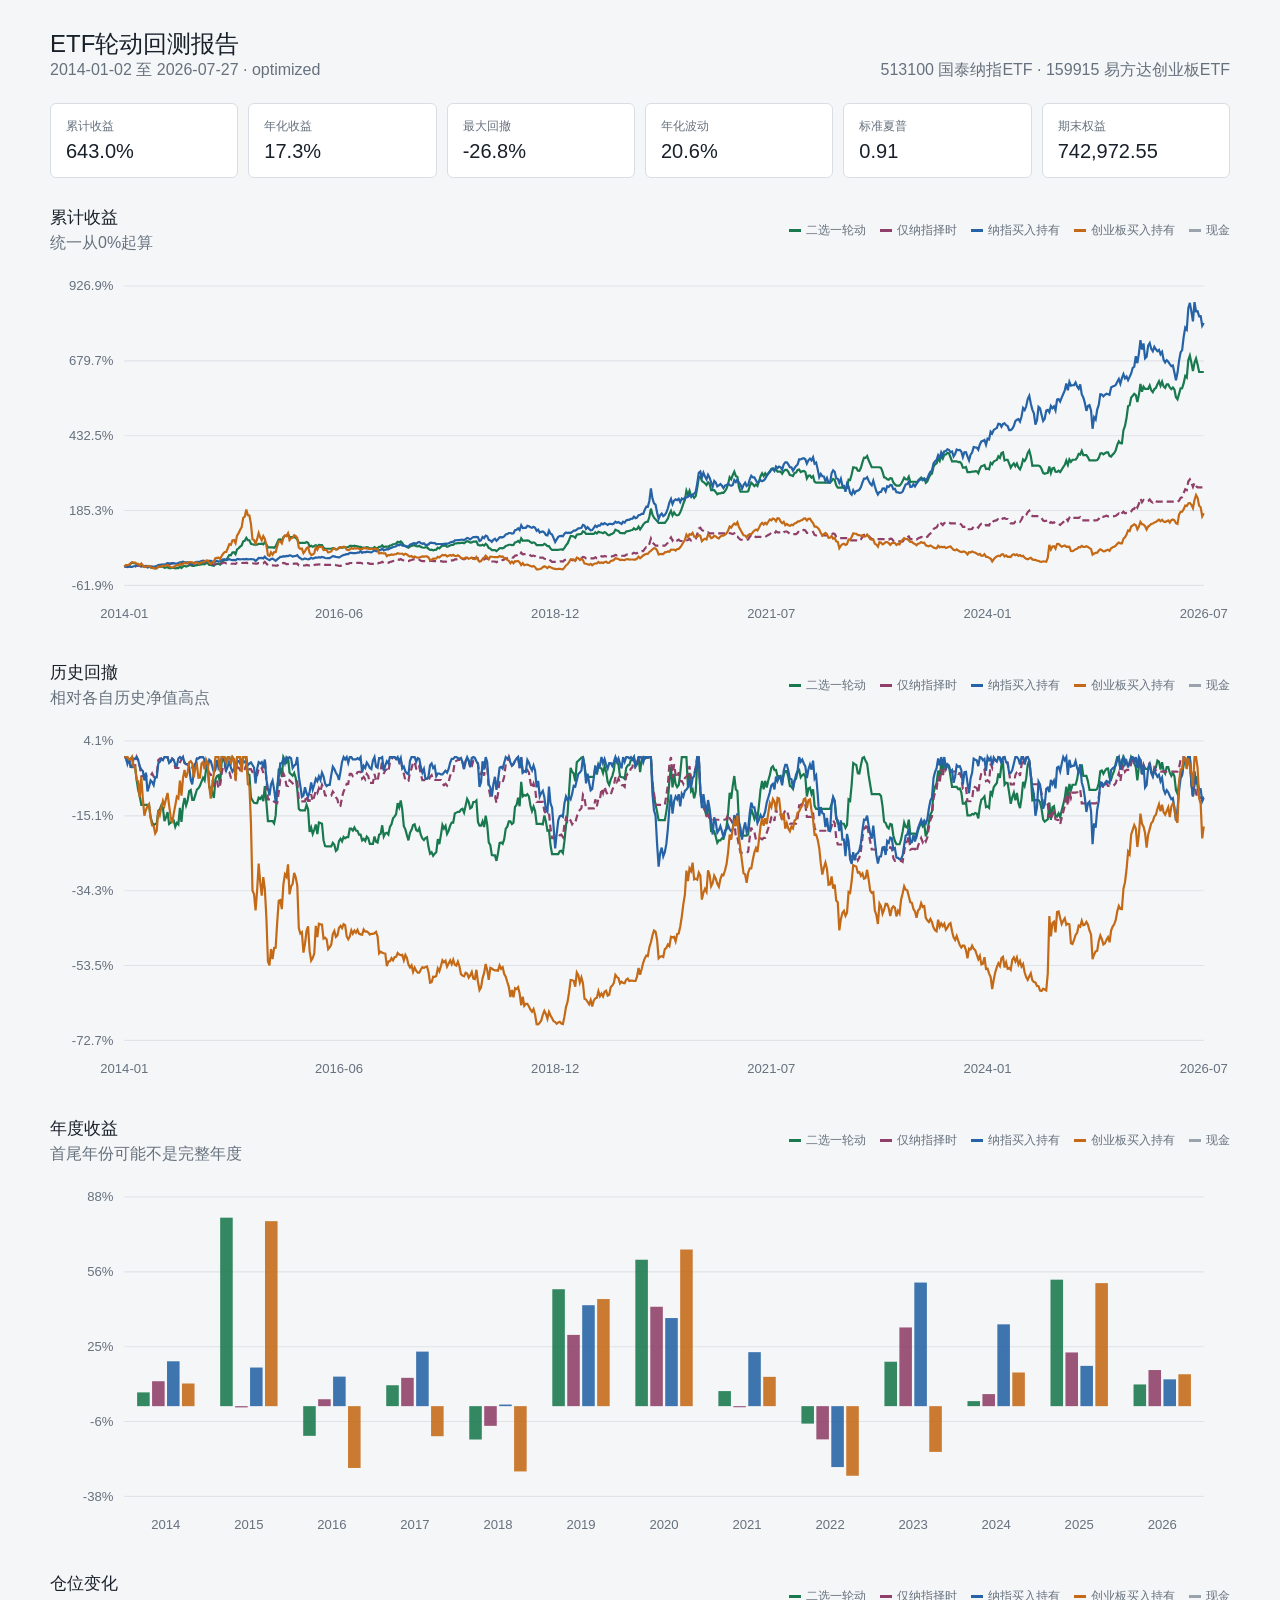
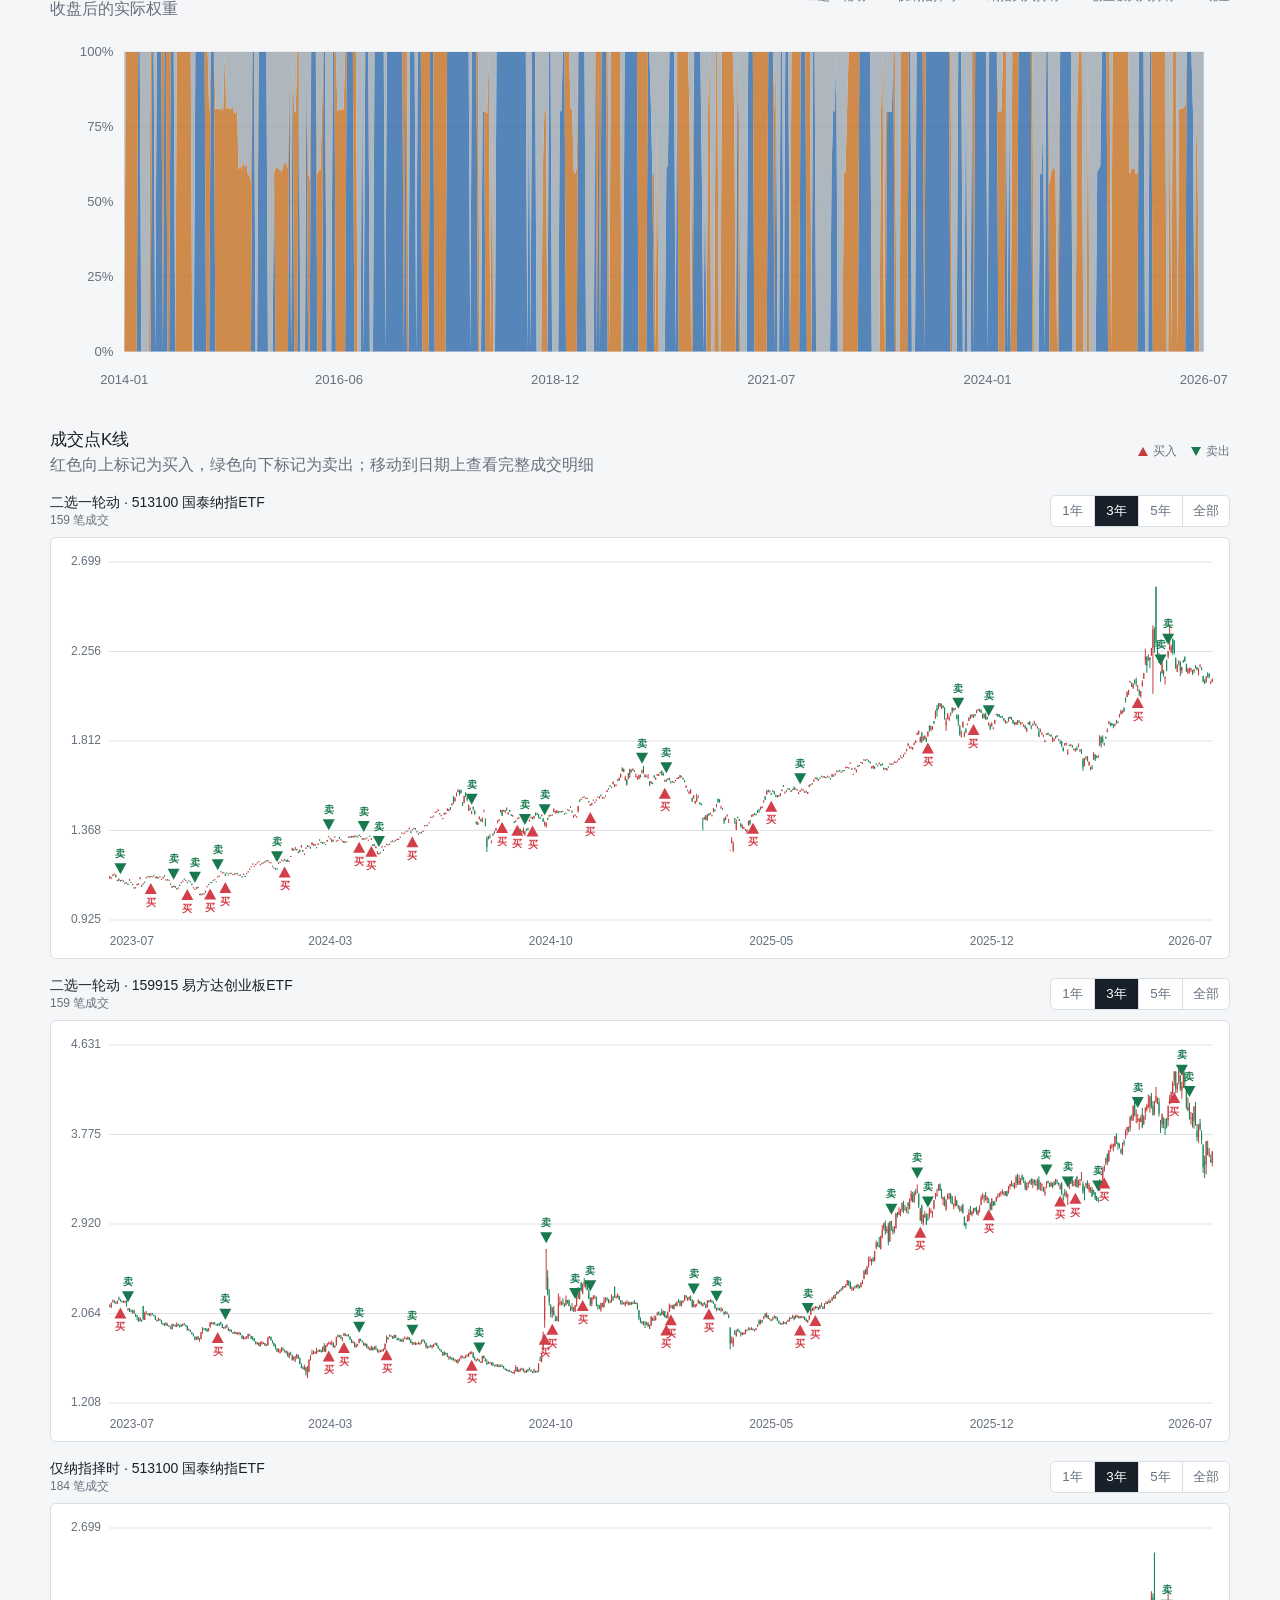
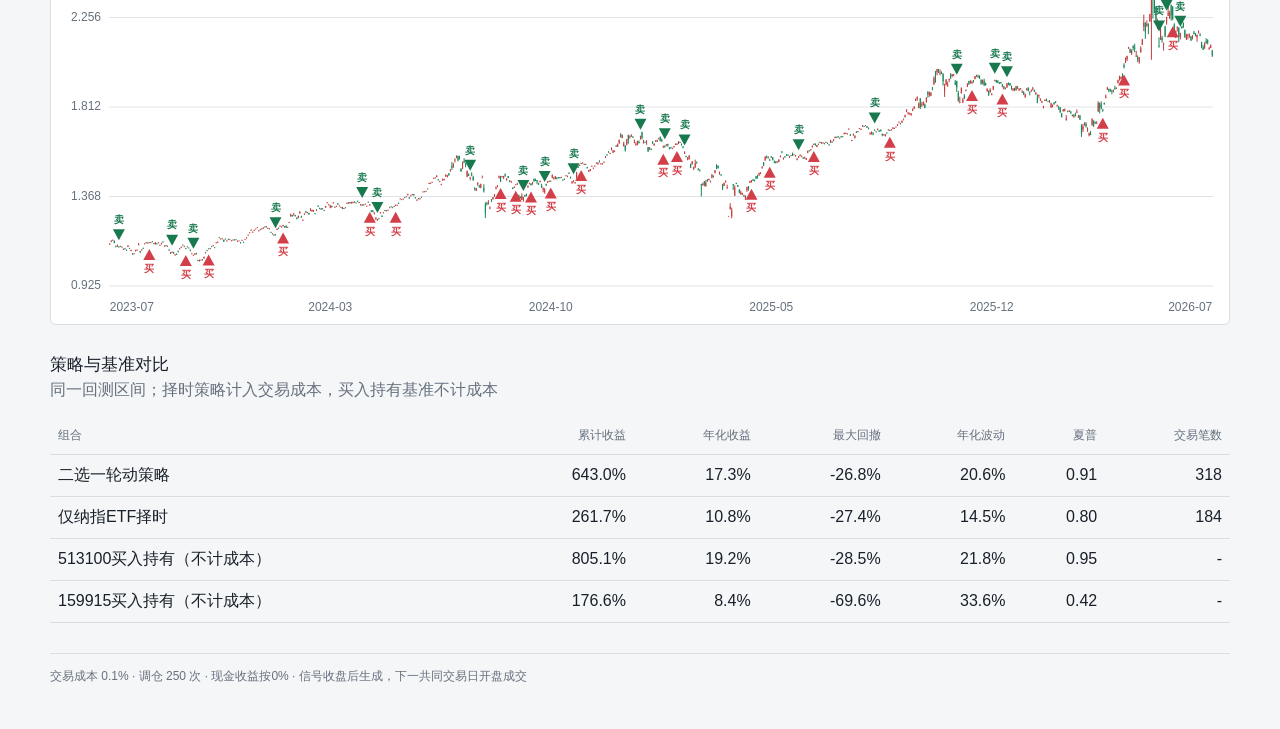
==== jobs/etf_rotation/outputs/report.html @ 7718c07b "纳指etf" ====
<!doctype html>
<html lang="zh-CN">
<head>
  <meta charset="utf-8">
  <meta name="viewport" content="width=device-width, initial-scale=1">
  <title>ETF轮动回测报告</title>
  <style>
    :root { color-scheme: light dark; --bg:#f5f6f8; --surface:#ffffff; --text:#18202a; --muted:#66717e; --border:#d9dee5; --grid:#dfe3e8; --strategy:#18794e; --timing:#8f3f68; --nasdaq:#2563a6; --chinext:#c46a16; --cash:#9aa3ad; }
    @media (prefers-color-scheme: dark) { :root { --bg:#111418; --surface:#191e24; --text:#eef1f4; --muted:#aab2bc; --border:#343b44; --grid:#303741; --strategy:#49b882; --timing:#d68db2; --nasdaq:#69a7e3; --chinext:#e9a35c; --cash:#747e89; } }
    * { box-sizing:border-box; }
    body { margin:0; background:var(--bg); color:var(--text); font-family:-apple-system,BlinkMacSystemFont,"Segoe UI","PingFang SC",sans-serif; letter-spacing:0; }
    main { width:min(1180px, calc(100% - 32px)); margin:0 auto; padding:28px 0 44px; }
    header { display:flex; justify-content:space-between; align-items:end; gap:20px; margin-bottom:22px; }
    h1 { margin:0; font-size:24px; font-weight:500; } h2 { margin:0 0 4px; font-size:17px; font-weight:500; }
    p { margin:0; color:var(--muted); }
    .metrics { display:grid; grid-template-columns:repeat(6,minmax(0,1fr)); gap:10px; margin-bottom:28px; }
    .metric { padding:14px 15px; background:var(--surface); border:1px solid var(--border); border-radius:6px; }
    .metric span { display:block; color:var(--muted); font-size:12px; } .metric strong { display:block; margin-top:5px; font-size:20px; font-weight:500; }
    section { margin-top:28px; } .section-head { display:flex; justify-content:space-between; align-items:center; gap:16px; margin-bottom:8px; }
    .legend { display:flex; flex-wrap:wrap; gap:14px; color:var(--muted); font-size:12px; } .legend span { display:inline-flex; align-items:center; gap:5px; }
    .swatch { width:12px; height:3px; display:inline-block; } .strategy { background:var(--strategy); } .timing { background:var(--timing); } .nasdaq { background:var(--nasdaq); } .chinext { background:var(--chinext); } .cash { background:var(--cash); }
    .chart { display:block; width:100%; height:auto; overflow:visible; } .grid { stroke:var(--grid); stroke-width:1; } .axis-label { fill:var(--muted); font-size:12px; }
    .plot-line { fill:none; stroke-width:2.2; vector-effect:non-scaling-stroke; } .line-strategy { stroke:var(--strategy); } .line-timing { stroke:var(--timing); stroke-dasharray:7 4; } .line-nasdaq { stroke:var(--nasdaq); } .line-chinext { stroke:var(--chinext); }
    .plot-area { stroke:none; opacity:.76; } .area-nasdaq { fill:var(--nasdaq); } .area-chinext { fill:var(--chinext); } .area-cash { fill:var(--cash); }
    .plot-bar { opacity:.88; } .bar-strategy { fill:var(--strategy); } .bar-timing { fill:var(--timing); } .bar-nasdaq { fill:var(--nasdaq); } .bar-chinext { fill:var(--chinext); }
    .trade-chart-panel { margin-top:18px; } .trade-chart-toolbar { display:flex; justify-content:space-between; align-items:center; gap:12px; margin-bottom:8px; }
    .trade-chart-title { font-size:14px; font-weight:500; } .trade-chart-meta { color:var(--muted); font-size:12px; }
    .range-control { display:inline-flex; border:1px solid var(--border); border-radius:6px; overflow:hidden; flex:none; }
    .range-button { min-width:44px; height:30px; padding:0 10px; border:0; border-right:1px solid var(--border); background:var(--surface); color:var(--muted); cursor:pointer; }
    .range-button:last-child { border-right:0; } .range-button.active { background:var(--text); color:var(--surface); }
    .trade-canvas-wrap { position:relative; width:100%; min-height:420px; border:1px solid var(--border); background:var(--surface); border-radius:6px; overflow:hidden; }
    .trade-canvas { display:block; width:100%; height:420px; }
    .trade-tooltip { position:absolute; z-index:2; width:272px; padding:9px 10px; border:1px solid var(--border); border-radius:6px; background:var(--surface); color:var(--text); box-shadow:0 5px 18px rgba(0,0,0,.16); font-size:12px; line-height:1.5; pointer-events:none; }
    .trade-tooltip strong { display:block; margin-bottom:2px; } .tooltip-trade { margin-top:7px; padding-top:7px; border-top:1px solid var(--border); }
    .buy-text { color:#c43d3d; } .sell-text { color:#18794e; }
    @media (prefers-color-scheme: dark) { .buy-text { color:#ed6a6a; } .sell-text { color:#49b882; } }
    .trade-legend { display:flex; gap:14px; color:var(--muted); font-size:12px; } .trade-legend span { display:inline-flex; align-items:center; gap:5px; }
    .trade-marker { width:0; height:0; border-left:5px solid transparent; border-right:5px solid transparent; } .trade-marker.buy { border-bottom:9px solid #c43d3d; } .trade-marker.sell { border-top:9px solid #18794e; }
    .table-wrap { overflow-x:auto; } .comparison { width:100%; min-width:760px; border-collapse:collapse; margin-top:8px; } .comparison th,.comparison td { padding:10px 8px; border-bottom:1px solid var(--border); text-align:right; } .comparison th:first-child,.comparison td:first-child { text-align:left; } .comparison th { color:var(--muted); font-size:12px; font-weight:400; }
    footer { margin-top:30px; padding-top:14px; border-top:1px solid var(--border); color:var(--muted); font-size:12px; }
    @media (max-width:760px) { main { width:min(100% - 20px,1180px); padding-top:18px; } header,.section-head { align-items:flex-start; flex-direction:column; } .metrics { grid-template-columns:repeat(2,minmax(0,1fr)); } .chart { min-width:700px; } .chart-wrap { overflow-x:auto; } .trade-chart-toolbar { align-items:flex-start; flex-direction:column; } .range-control { width:100%; } .range-button { flex:1; min-width:0; } }
  </style>
</head>
<body>
<main>
  <header><div><h1>ETF轮动回测报告</h1><p>2014-01-02 至 2026-07-27 · optimized</p></div><p>513100 国泰纳指ETF · 159915 易方达创业板ETF</p></header>
  <div class="metrics">
    <div class="metric"><span>累计收益</span><strong>643.0%</strong></div>
    <div class="metric"><span>年化收益</span><strong>17.3%</strong></div>
    <div class="metric"><span>最大回撤</span><strong>-26.8%</strong></div>
    <div class="metric"><span>年化波动</span><strong>20.6%</strong></div>
    <div class="metric"><span>标准夏普</span><strong>0.91</strong></div>
    <div class="metric"><span>期末权益</span><strong>742,972.55</strong></div>
  </div>
  <section><div class="section-head"><div><h2>累计收益</h2><p>统一从0%起算</p></div>
      <div class="legend" aria-label="图例">
        <span><i class="swatch strategy"></i>二选一轮动</span>
        <span><i class="swatch timing"></i>仅纳指择时</span>
        <span><i class="swatch nasdaq"></i>纳指买入持有</span>
        <span><i class="swatch chinext"></i>创业板买入持有</span>
        <span><i class="swatch cash"></i>现金</span>
      </div>
    </div><div class="chart-wrap"><svg class="chart" viewBox="0 0 1080 340" role="img" aria-label="轮动、仅纳指择时及两只ETF买入持有的累计收益曲线"><line class="grid" x1="68" y1="296.00" x2="1056" y2="296.00"/><text class="axis-label" x="58" y="300.00" text-anchor="end">-61.9%</text><line class="grid" x1="68" y1="227.50" x2="1056" y2="227.50"/><text class="axis-label" x="58" y="231.50" text-anchor="end">185.3%</text><line class="grid" x1="68" y1="159.00" x2="1056" y2="159.00"/><text class="axis-label" x="58" y="163.00" text-anchor="end">432.5%</text><line class="grid" x1="68" y1="90.50" x2="1056" y2="90.50"/><text class="axis-label" x="58" y="94.50" text-anchor="end">679.7%</text><line class="grid" x1="68" y1="22.00" x2="1056" y2="22.00"/><text class="axis-label" x="58" y="26.00" text-anchor="end">926.9%</text><text class="axis-label" x="68.00" y="326" text-anchor="middle">2014-01</text><text class="axis-label" x="264.47" y="326" text-anchor="middle">2016-06</text><text class="axis-label" x="462.35" y="326" text-anchor="middle">2018-12</text><text class="axis-label" x="660.23" y="326" text-anchor="middle">2021-07</text><text class="axis-label" x="858.12" y="326" text-anchor="middle">2024-01</text><text class="axis-label" x="1056.00" y="326" text-anchor="middle">2026-07</text><path class="plot-line line-strategy" d="M68.00,278.84 L69.41,277.80 L70.83,277.76 L72.24,277.67 L73.65,276.34 L75.07,275.23 L76.48,275.63 L77.89,275.54 L79.31,276.63 L80.72,277.45 L82.13,277.92 L83.55,278.65 L84.96,278.65 L86.37,278.65 L87.79,278.65 L89.20,278.65 L90.62,278.65 L92.03,279.65 L93.44,280.08 L94.86,280.31 L96.27,280.22 L97.68,280.13 L99.10,279.13 L100.51,279.02 L101.92,278.69 L103.34,278.89 L104.75,279.97 L106.16,279.66 L107.58,279.24 L108.99,280.21 L110.40,280.11 L111.82,279.91 L113.23,279.91 L114.64,280.45 L116.06,280.12 L117.47,280.24 L118.88,278.90 L120.30,280.05 L121.71,278.71 L123.12,278.09 L124.54,278.69 L125.95,278.29 L127.36,277.53 L128.78,277.43 L130.19,278.24 L131.61,278.24 L133.02,277.83 L134.43,277.40 L135.85,277.30 L137.26,277.08 L138.67,276.76 L140.09,276.44 L141.50,276.65 L142.91,275.68 L144.33,275.52 L145.74,277.22 L147.15,277.24 L148.57,277.66 L149.98,278.08 L151.39,276.59 L152.81,276.30 L154.22,276.22 L155.63,276.92 L157.05,275.24 L158.46,273.77 L159.87,272.48 L161.29,272.75 L162.70,270.51 L164.11,268.12 L165.53,268.47 L166.94,265.86 L168.35,265.68 L169.77,267.46 L171.18,263.09 L172.60,262.00 L174.01,260.57 L175.42,259.48 L176.84,255.65 L178.25,255.23 L179.66,252.45 L181.08,254.61 L182.49,254.73 L183.90,257.89 L185.32,258.29 L186.73,258.63 L188.14,258.67 L189.56,258.67 L190.97,257.91 L192.38,258.08 L193.80,257.75 L195.21,258.40 L196.62,256.30 L198.04,258.56 L199.45,261.19 L200.86,261.19 L202.28,261.19 L203.69,261.19 L205.10,261.50 L206.52,260.39 L207.93,256.87 L209.34,253.98 L210.76,253.89 L212.17,255.05 L213.59,251.89 L215.00,250.56 L216.41,250.88 L217.83,249.33 L219.24,251.62 L220.65,251.85 L222.07,252.08 L223.48,251.68 L224.89,252.39 L226.31,254.08 L227.72,256.94 L229.13,257.15 L230.55,257.15 L231.96,257.15 L233.37,257.15 L234.79,256.34 L236.20,257.00 L237.61,260.33 L239.03,259.70 L240.44,260.63 L241.85,260.01 L243.27,259.23 L244.68,260.65 L246.09,258.94 L247.51,259.02 L248.92,259.12 L250.33,261.53 L251.75,262.41 L253.16,262.46 L254.58,262.46 L255.99,262.46 L257.40,262.46 L258.82,261.94 L260.23,262.22 L261.64,263.12 L263.06,262.91 L264.47,261.66 L265.88,261.32 L267.30,261.71 L268.71,261.05 L270.12,261.26 L271.54,261.09 L272.95,261.09 L274.36,259.85 L275.78,259.85 L277.19,260.12 L278.60,259.68 L280.02,260.12 L281.43,260.17 L282.84,260.73 L284.26,260.73 L285.67,261.57 L287.08,261.35 L288.50,261.65 L289.91,261.00 L291.32,261.26 L292.74,262.09 L294.15,262.09 L295.57,262.09 L296.98,260.99 L298.39,261.75 L299.81,261.88 L301.22,260.74 L302.63,260.61 L304.05,259.35 L305.46,260.99 L306.87,260.53 L308.29,260.45 L309.70,260.70 L311.11,259.58 L312.53,259.21 L313.94,258.33 L315.35,258.08 L316.77,257.71 L318.18,256.08 L319.59,256.71 L321.01,255.71 L322.42,257.08 L323.83,259.49 L325.25,259.95 L326.66,260.79 L328.07,261.56 L329.49,260.46 L330.90,260.01 L332.31,259.32 L333.73,259.21 L335.14,260.05 L336.56,260.21 L337.97,259.77 L339.38,260.76 L340.80,261.28 L342.21,261.51 L343.62,261.23 L345.04,261.10 L346.45,262.55 L347.86,263.52 L349.28,263.31 L350.69,263.83 L352.10,263.52 L353.52,263.31 L354.93,261.38 L356.34,262.11 L357.76,260.78 L359.17,259.30 L360.58,259.82 L362.00,259.43 L363.41,260.62 L364.82,260.18 L366.24,259.39 L367.65,258.94 L369.06,258.94 L370.48,257.60 L371.89,257.49 L373.30,257.38 L374.72,257.38 L376.13,257.04 L377.55,256.93 L378.96,257.49 L380.37,256.48 L381.79,255.47 L383.20,255.92 L384.61,256.87 L386.03,256.70 L387.44,255.93 L388.85,255.93 L390.27,255.71 L391.68,258.85 L393.09,259.41 L394.51,259.41 L395.92,258.78 L397.33,259.61 L398.75,257.95 L400.16,259.28 L401.57,261.86 L402.99,262.26 L404.40,263.73 L405.81,263.76 L407.23,263.76 L408.64,264.58 L410.05,263.42 L411.47,261.97 L412.88,261.87 L414.29,262.07 L415.71,261.39 L417.12,259.84 L418.54,259.55 L419.95,258.78 L421.36,258.78 L422.78,259.17 L424.19,258.97 L425.60,256.65 L427.02,256.36 L428.43,255.30 L429.84,256.55 L431.26,252.98 L432.67,255.10 L434.08,254.91 L435.50,255.01 L436.91,254.77 L438.32,255.10 L439.74,256.47 L441.15,257.26 L442.56,256.61 L443.98,257.26 L445.39,259.15 L446.80,259.15 L448.22,259.15 L449.63,259.15 L451.04,259.22 L452.46,257.92 L453.87,258.78 L455.28,260.13 L456.70,260.08 L458.11,262.26 L459.53,263.57 L460.94,263.57 L462.35,263.57 L463.77,263.57 L465.18,263.57 L466.59,263.16 L468.01,263.09 L469.42,263.43 L470.83,261.68 L472.25,259.40 L473.66,257.70 L475.07,254.43 L476.49,250.90 L477.90,250.98 L479.31,251.24 L480.73,252.42 L482.14,249.57 L483.55,249.35 L484.97,249.14 L486.38,248.81 L487.79,246.55 L489.21,247.09 L490.62,248.87 L492.03,248.87 L493.45,248.87 L494.86,248.87 L496.27,248.87 L497.69,248.87 L499.10,247.32 L500.52,248.52 L501.93,246.97 L503.34,247.49 L504.76,247.56 L506.17,248.29 L507.58,247.25 L509.00,248.08 L510.41,249.66 L511.82,250.14 L513.24,249.27 L514.65,248.76 L516.06,247.84 L517.48,244.96 L518.89,245.70 L520.30,246.14 L521.72,248.02 L523.13,248.15 L524.54,248.15 L525.96,248.41 L527.37,246.69 L528.78,246.29 L530.20,246.19 L531.61,245.48 L533.02,245.27 L534.44,243.75 L535.85,244.87 L537.26,244.46 L538.68,242.21 L540.09,244.69 L541.51,242.62 L542.92,240.36 L544.33,238.77 L545.75,237.77 L547.16,237.76 L548.57,233.22 L549.99,225.72 L551.40,231.11 L552.81,233.96 L554.23,235.56 L555.64,237.13 L557.05,238.83 L558.47,238.83 L559.88,238.83 L561.29,238.83 L562.71,238.83 L564.12,236.98 L565.53,234.83 L566.95,230.58 L568.36,227.77 L569.77,232.03 L571.19,229.23 L572.60,231.28 L574.01,231.95 L575.43,231.52 L576.84,229.06 L578.25,225.55 L579.67,221.17 L581.08,217.87 L582.49,209.37 L583.91,213.06 L585.32,209.25 L586.74,214.01 L588.15,213.48 L589.56,215.87 L590.98,214.17 L592.39,206.78 L593.80,197.58 L595.22,196.44 L596.63,200.28 L598.04,201.37 L599.46,202.56 L600.87,204.22 L602.28,201.72 L603.70,203.12 L605.11,208.89 L606.52,208.89 L607.94,208.89 L609.35,210.67 L610.76,212.55 L612.18,211.80 L613.59,211.80 L615.00,211.14 L616.42,211.32 L617.83,209.62 L619.24,207.42 L620.66,203.20 L622.07,197.07 L623.48,198.84 L624.90,194.91 L626.31,191.86 L627.73,196.04 L629.14,196.52 L630.55,206.06 L631.97,210.29 L633.38,210.29 L634.79,210.29 L636.21,210.29 L637.62,210.29 L639.03,209.94 L640.45,205.14 L641.86,202.02 L643.27,203.47 L644.69,205.12 L646.10,203.67 L647.51,205.05 L648.93,200.69 L650.34,196.05 L651.75,193.36 L653.17,195.94 L654.58,193.36 L655.99,195.41 L657.41,193.25 L658.82,191.58 L660.23,189.32 L661.65,188.84 L663.06,190.00 L664.47,189.96 L665.89,191.93 L667.30,191.93 L668.72,191.81 L670.13,193.87 L671.54,191.47 L672.96,190.35 L674.37,190.35 L675.78,192.14 L677.20,194.94 L678.61,195.23 L680.02,195.87 L681.44,193.15 L682.85,192.69 L684.26,190.40 L685.68,190.01 L687.09,192.24 L688.50,191.60 L689.92,191.27 L691.33,192.14 L692.74,198.20 L694.16,195.70 L695.57,195.44 L696.98,197.39 L698.40,195.96 L699.81,201.08 L701.22,202.01 L702.64,202.01 L704.05,202.01 L705.46,202.01 L706.88,202.01 L708.29,202.01 L709.71,202.01 L711.12,202.01 L712.53,202.01 L713.95,202.01 L715.36,200.45 L716.77,198.52 L718.19,199.49 L719.60,204.34 L721.01,206.56 L722.43,206.56 L723.84,206.56 L725.25,206.56 L726.67,206.67 L728.08,207.90 L729.49,207.01 L730.91,199.14 L732.32,199.53 L733.73,194.54 L735.15,187.87 L736.56,188.21 L737.97,188.43 L739.39,191.03 L740.80,191.09 L742.21,188.31 L743.63,183.15 L745.04,179.11 L746.45,179.25 L747.87,177.58 L749.28,181.48 L750.70,184.69 L752.11,187.87 L753.52,187.87 L754.94,187.87 L756.35,187.87 L757.76,187.87 L759.18,187.87 L760.59,188.45 L762.00,191.97 L763.42,197.09 L764.83,197.51 L766.24,198.89 L767.66,199.39 L769.07,197.88 L770.48,198.08 L771.90,201.85 L773.31,203.65 L774.72,204.72 L776.14,204.72 L777.55,204.72 L778.96,203.10 L780.38,200.47 L781.79,197.42 L783.20,198.84 L784.62,199.14 L786.03,196.44 L787.44,201.39 L788.86,201.12 L790.27,201.12 L791.69,201.12 L793.10,202.18 L794.51,200.03 L795.93,198.60 L797.34,197.28 L798.75,198.72 L800.17,198.08 L801.58,202.09 L802.99,200.70 L804.41,197.23 L805.82,194.69 L807.23,193.65 L808.65,187.41 L810.06,185.33 L811.47,184.18 L812.89,179.90 L814.30,182.21 L815.71,177.36 L817.13,180.02 L818.54,176.43 L819.95,176.20 L821.37,174.70 L822.78,175.16 L824.19,178.68 L825.61,182.45 L827.02,182.45 L828.43,182.45 L829.85,182.45 L831.26,183.23 L832.68,183.01 L834.09,184.32 L835.50,188.24 L836.92,188.24 L838.33,187.62 L839.74,192.30 L841.16,192.30 L842.57,192.30 L843.98,191.80 L845.40,191.94 L846.81,191.44 L848.22,191.64 L849.64,193.33 L851.05,189.25 L852.46,186.86 L853.88,186.46 L855.29,185.76 L856.70,189.45 L858.12,189.17 L859.53,189.67 L860.94,183.81 L862.36,185.16 L863.77,182.56 L865.18,181.79 L866.60,181.12 L868.01,177.80 L869.42,179.36 L870.84,174.91 L872.25,174.23 L873.67,181.69 L875.08,181.02 L876.49,181.14 L877.91,184.49 L879.32,188.30 L880.73,186.03 L882.15,184.44 L883.56,187.02 L884.97,184.50 L886.39,188.13 L887.80,189.77 L889.21,186.32 L890.63,180.72 L892.04,182.10 L893.45,179.60 L894.87,174.77 L896.28,172.53 L897.69,177.70 L899.11,186.46 L900.52,186.36 L901.93,186.36 L903.35,186.36 L904.76,186.36 L906.17,187.07 L907.59,189.52 L909.00,193.02 L910.41,193.84 L911.83,193.40 L913.24,193.01 L914.66,187.22 L916.07,193.17 L917.48,188.88 L918.90,188.45 L920.31,191.89 L921.72,192.05 L923.14,190.96 L924.55,192.24 L925.96,189.97 L927.38,187.85 L928.79,185.65 L930.20,181.71 L931.62,185.65 L933.03,180.73 L934.44,182.93 L935.86,181.01 L937.27,181.01 L938.68,181.01 L940.10,179.15 L941.51,175.62 L942.92,176.22 L944.34,172.75 L945.75,176.78 L947.16,176.78 L948.58,176.78 L949.99,178.69 L951.40,181.66 L952.82,181.66 L954.23,181.66 L955.65,181.66 L957.06,181.66 L958.47,181.32 L959.89,179.39 L961.30,175.18 L962.71,174.88 L964.13,176.06 L965.54,175.05 L966.95,174.29 L968.37,174.23 L969.78,177.41 L971.19,178.06 L972.61,176.30 L974.02,174.96 L975.43,172.35 L976.85,167.30 L978.26,164.07 L979.67,165.84 L981.09,165.90 L982.50,153.91 L983.91,150.08 L985.33,142.54 L986.74,131.95 L988.15,131.09 L989.57,124.08 L990.98,122.44 L992.39,120.72 L993.81,121.82 L995.22,128.22 L996.64,121.56 L998.05,111.54 L999.46,118.71 L1000.88,114.10 L1002.29,116.05 L1003.70,116.05 L1005.12,116.05 L1006.53,112.99 L1007.94,117.43 L1009.36,119.14 L1010.77,116.30 L1012.18,115.29 L1013.60,111.85 L1015.01,109.19 L1016.42,113.28 L1017.84,109.48 L1019.25,113.93 L1020.66,115.29 L1022.08,111.99 L1023.49,111.99 L1024.90,114.87 L1026.32,116.44 L1027.73,114.91 L1029.14,116.69 L1030.56,123.86 L1031.97,125.71 L1033.38,120.80 L1034.80,115.66 L1036.21,115.57 L1037.63,110.85 L1039.04,104.36 L1040.45,105.81 L1041.87,89.78 L1043.28,85.70 L1044.69,92.30 L1046.11,99.90 L1047.52,92.23 L1048.93,88.25 L1050.35,93.85 L1051.76,100.68 L1053.17,100.68 L1054.59,100.68 L1056.00,100.68"><title>二选一轮动</title></path><path class="plot-line line-timing" d="M68.00,278.84 L69.41,278.63 L70.83,279.10 L72.24,278.51 L73.65,278.99 L75.07,279.01 L76.48,279.01 L77.89,278.92 L79.31,278.11 L80.72,277.76 L82.13,278.23 L83.55,278.95 L84.96,278.95 L86.37,278.95 L87.79,278.95 L89.20,278.95 L90.62,278.95 L92.03,278.95 L93.44,278.74 L94.86,278.98 L96.27,278.89 L97.68,278.80 L99.10,277.75 L100.51,277.63 L101.92,277.28 L103.34,277.39 L104.75,277.16 L106.16,276.81 L107.58,275.99 L108.99,276.34 L110.40,276.22 L111.82,275.99 L113.23,275.99 L114.64,276.60 L116.06,276.60 L117.47,276.60 L118.88,276.18 L120.30,275.95 L121.71,275.61 L123.12,276.07 L124.54,276.18 L125.95,276.18 L127.36,276.44 L128.78,276.44 L130.19,276.44 L131.61,276.44 L133.02,276.01 L134.43,275.55 L135.85,275.44 L137.26,275.21 L138.67,274.87 L140.09,274.52 L141.50,274.75 L142.91,275.32 L144.33,275.58 L145.74,275.83 L147.15,275.94 L148.57,276.38 L149.98,276.83 L151.39,276.63 L152.81,276.45 L154.22,277.10 L155.63,276.88 L157.05,275.91 L158.46,275.26 L159.87,275.15 L161.29,275.80 L162.70,275.72 L164.11,275.76 L165.53,276.21 L166.94,276.21 L168.35,276.21 L169.77,276.34 L171.18,275.38 L172.60,275.38 L174.01,275.60 L175.42,275.49 L176.84,275.38 L178.25,275.49 L179.66,275.17 L181.08,275.60 L182.49,275.52 L183.90,275.52 L185.32,275.76 L186.73,275.98 L188.14,276.01 L189.56,276.01 L190.97,275.52 L192.38,275.62 L193.80,275.42 L195.21,275.83 L196.62,274.49 L198.04,275.93 L199.45,277.61 L200.86,277.61 L202.28,277.61 L203.69,277.61 L205.10,277.81 L206.52,277.88 L207.93,277.91 L209.34,277.02 L210.76,275.94 L212.17,275.94 L213.59,275.44 L215.00,275.74 L216.41,276.46 L217.83,276.49 L219.24,276.02 L220.65,276.14 L222.07,276.27 L223.48,276.11 L224.89,276.11 L226.31,276.11 L227.72,277.64 L229.13,277.77 L230.55,277.77 L231.96,277.77 L233.37,277.77 L234.79,277.30 L236.20,277.72 L237.61,277.72 L239.03,277.17 L240.44,277.75 L241.85,277.36 L243.27,276.88 L244.68,277.07 L246.09,276.68 L247.51,276.97 L248.92,276.39 L250.33,276.68 L251.75,277.27 L253.16,277.30 L254.58,277.30 L255.99,277.30 L257.40,277.30 L258.82,276.95 L260.23,277.14 L261.64,277.42 L263.06,277.61 L264.47,278.20 L265.88,278.14 L267.30,277.40 L268.71,276.95 L270.12,276.67 L271.54,276.31 L272.95,276.31 L274.36,275.49 L275.78,275.49 L277.19,275.67 L278.60,275.58 L280.02,275.58 L281.43,275.33 L282.84,275.30 L284.26,275.30 L285.67,275.88 L287.08,275.73 L288.50,275.93 L289.91,275.49 L291.32,275.67 L292.74,276.23 L294.15,276.23 L295.57,276.23 L296.98,275.48 L298.39,276.00 L299.81,276.09 L301.22,275.31 L302.63,275.23 L304.05,274.36 L305.46,275.48 L306.87,275.17 L308.29,275.12 L309.70,275.29 L311.11,274.52 L312.53,274.27 L313.94,273.67 L315.35,273.50 L316.77,273.24 L318.18,272.14 L319.59,272.56 L321.01,271.88 L322.42,272.82 L323.83,273.28 L325.25,273.89 L326.66,273.92 L328.07,273.92 L329.49,273.13 L330.90,272.80 L332.31,272.30 L333.73,272.22 L335.14,272.83 L336.56,272.95 L337.97,272.63 L339.38,273.34 L340.80,273.86 L342.21,273.86 L343.62,273.86 L345.04,273.86 L346.45,273.86 L347.86,273.57 L349.28,273.42 L350.69,273.81 L352.10,273.84 L353.52,273.84 L354.93,273.84 L356.34,273.84 L357.76,273.84 L359.17,274.19 L360.58,274.30 L362.00,274.18 L363.41,274.34 L364.82,274.02 L366.24,273.47 L367.65,273.16 L369.06,273.16 L370.48,272.22 L371.89,272.14 L373.30,272.06 L374.72,272.06 L376.13,271.82 L377.55,271.74 L378.96,272.14 L380.37,271.43 L381.79,270.72 L383.20,271.04 L384.61,271.70 L386.03,271.58 L387.44,271.04 L388.85,271.04 L390.27,270.89 L391.68,271.12 L393.09,272.08 L394.51,272.08 L395.92,271.62 L397.33,272.23 L398.75,271.02 L400.16,271.38 L401.57,273.41 L402.99,274.12 L404.40,274.12 L405.81,274.12 L407.23,274.12 L408.64,274.74 L410.05,273.86 L411.47,272.76 L412.88,272.69 L414.29,272.84 L415.71,272.32 L417.12,271.15 L418.54,270.93 L419.95,270.34 L421.36,270.34 L422.78,270.64 L424.19,270.49 L425.60,268.73 L427.02,268.51 L428.43,267.71 L429.84,268.66 L431.26,265.95 L432.67,267.56 L434.08,267.41 L435.50,267.49 L436.91,267.31 L438.32,267.56 L439.74,268.60 L441.15,269.19 L442.56,268.71 L443.98,269.19 L445.39,270.63 L446.80,270.63 L448.22,270.63 L449.63,270.63 L451.04,270.63 L452.46,271.58 L453.87,271.82 L455.28,271.82 L456.70,271.79 L458.11,273.42 L459.53,274.40 L460.94,274.40 L462.35,274.40 L463.77,274.40 L465.18,274.40 L466.59,274.09 L468.01,274.04 L469.42,274.29 L470.83,272.98 L472.25,272.30 L473.66,272.64 L475.07,272.36 L476.49,272.57 L477.90,272.95 L479.31,272.72 L480.73,272.78 L482.14,272.19 L483.55,271.60 L484.97,271.47 L486.38,271.27 L487.79,269.88 L489.21,270.21 L490.62,271.30 L492.03,271.30 L493.45,271.30 L494.86,271.30 L496.27,271.30 L497.69,271.30 L499.10,270.35 L500.52,271.08 L501.93,270.29 L503.34,270.35 L504.76,269.24 L506.17,269.70 L507.58,269.04 L509.00,269.56 L510.41,269.86 L511.82,269.86 L513.24,269.86 L514.65,269.37 L516.06,268.97 L517.48,268.04 L518.89,268.51 L520.30,268.18 L521.72,268.71 L523.13,268.88 L524.54,268.88 L525.96,269.05 L527.37,267.94 L528.78,267.67 L530.20,267.61 L531.61,267.15 L533.02,267.02 L534.44,266.04 L535.85,266.76 L537.26,266.50 L538.68,265.26 L540.09,265.13 L541.51,264.60 L542.92,264.60 L544.33,262.58 L545.75,261.01 L547.16,261.08 L548.57,258.07 L549.99,253.12 L551.40,256.68 L552.81,258.07 L554.23,259.66 L555.64,259.66 L557.05,259.66 L558.47,259.66 L559.88,259.66 L561.29,259.66 L562.71,259.66 L564.12,258.38 L565.53,256.89 L566.95,253.95 L568.36,252.01 L569.77,254.96 L571.19,253.01 L572.60,254.43 L574.01,254.90 L575.43,254.14 L576.84,255.36 L578.25,255.36 L579.67,255.75 L581.08,254.94 L582.49,254.74 L583.91,254.40 L585.32,253.26 L586.74,255.00 L588.15,254.72 L589.56,254.39 L590.98,253.41 L592.39,249.16 L593.80,243.87 L595.22,243.22 L596.63,245.42 L598.04,246.05 L599.46,246.73 L600.87,247.69 L602.28,247.46 L603.70,248.36 L605.11,248.36 L606.52,248.36 L607.94,248.36 L609.35,248.36 L610.76,248.36 L612.18,248.36 L613.59,248.36 L615.00,248.36 L616.42,248.36 L617.83,248.36 L619.24,248.15 L620.66,247.41 L622.07,248.15 L623.48,248.49 L624.90,249.08 L626.31,248.24 L627.73,251.52 L629.14,251.46 L630.55,252.91 L631.97,254.24 L633.38,254.24 L634.79,254.24 L636.21,254.24 L637.62,254.24 L639.03,254.05 L640.45,251.44 L641.86,249.75 L643.27,250.53 L644.69,250.53 L646.10,251.87 L647.51,251.68 L648.93,251.68 L650.34,251.68 L651.75,251.86 L653.17,251.61 L654.58,251.61 L655.99,250.71 L657.41,249.87 L658.82,249.04 L660.23,247.91 L661.65,247.67 L663.06,248.56 L664.47,246.48 L665.89,247.49 L667.30,247.49 L668.72,247.43 L670.13,248.49 L671.54,247.25 L672.96,246.68 L674.37,246.68 L675.78,247.60 L677.20,249.04 L678.61,249.04 L680.02,249.04 L681.44,249.04 L682.85,249.04 L684.26,248.01 L685.68,245.78 L687.09,245.78 L688.50,245.44 L689.92,245.27 L691.33,245.73 L692.74,247.84 L694.16,247.84 L695.57,247.84 L696.98,247.84 L698.40,247.07 L699.81,249.83 L701.22,250.33 L702.64,250.33 L704.05,250.33 L705.46,250.33 L706.88,250.33 L708.29,250.33 L709.71,250.33 L711.12,250.33 L712.53,250.33 L713.95,250.33 L715.36,249.49 L716.77,248.45 L718.19,248.97 L719.60,251.58 L721.01,252.77 L722.43,252.77 L723.84,252.77 L725.25,252.77 L726.67,252.77 L728.08,252.77 L729.49,252.77 L730.91,253.02 L732.32,254.86 L733.73,254.86 L735.15,254.86 L736.56,254.86 L737.97,254.86 L739.39,255.59 L740.80,255.10 L742.21,253.86 L743.63,251.56 L745.04,249.76 L746.45,249.82 L747.87,249.08 L749.28,250.82 L750.70,252.24 L752.11,253.66 L753.52,253.66 L754.94,253.66 L756.35,253.66 L757.76,253.66 L759.18,253.66 L760.59,253.66 L762.00,253.66 L763.42,253.66 L764.83,253.66 L766.24,253.75 L767.66,254.00 L769.07,253.26 L770.48,253.36 L771.90,255.21 L773.31,255.69 L774.72,255.69 L776.14,255.69 L777.55,255.69 L778.96,255.69 L780.38,255.87 L781.79,254.06 L783.20,252.45 L784.62,252.26 L786.03,251.20 L787.44,253.69 L788.86,253.56 L790.27,253.56 L791.69,253.56 L793.10,254.09 L794.51,253.01 L795.93,252.29 L797.34,251.63 L798.75,252.35 L800.17,251.75 L801.58,252.23 L802.99,251.51 L804.41,249.70 L805.82,248.38 L807.23,247.84 L808.65,244.59 L810.06,243.51 L811.47,242.91 L812.89,240.69 L814.30,241.89 L815.71,239.37 L817.13,240.75 L818.54,238.89 L819.95,238.77 L821.37,237.98 L822.78,238.22 L824.19,239.25 L825.61,239.25 L827.02,239.25 L828.43,239.25 L829.85,239.25 L831.26,239.67 L832.68,239.56 L834.09,240.26 L835.50,242.39 L836.92,242.39 L838.33,242.05 L839.74,244.59 L841.16,244.59 L842.57,244.59 L843.98,244.32 L845.40,241.92 L846.81,242.09 L848.22,242.20 L849.64,243.15 L851.05,240.86 L852.46,239.53 L853.88,239.30 L855.29,238.91 L856.70,240.98 L858.12,240.82 L859.53,241.10 L860.94,237.82 L862.36,238.57 L863.77,237.12 L865.18,236.69 L866.60,236.31 L868.01,234.54 L869.42,234.65 L870.84,235.77 L872.25,234.65 L873.67,234.38 L875.08,235.18 L876.49,235.25 L877.91,237.16 L879.32,239.32 L880.73,239.32 L882.15,239.32 L883.56,237.61 L884.97,237.06 L886.39,236.80 L887.80,237.77 L889.21,235.74 L890.63,232.44 L892.04,233.25 L893.45,231.78 L894.87,228.93 L896.28,227.61 L897.69,230.66 L899.11,232.51 L900.52,232.51 L901.93,232.51 L903.35,232.51 L904.76,232.51 L906.17,232.95 L907.59,234.46 L909.00,236.62 L910.41,237.12 L911.83,236.85 L913.24,236.61 L914.66,239.34 L916.07,238.06 L917.48,238.85 L918.90,238.20 L920.31,239.64 L921.72,239.75 L923.14,239.86 L924.55,240.69 L925.96,239.38 L927.38,238.16 L928.79,236.90 L930.20,234.63 L931.62,236.90 L933.03,234.06 L934.44,235.33 L935.86,234.22 L937.27,234.22 L938.68,234.22 L940.10,234.14 L941.51,234.14 L942.92,233.59 L944.34,236.41 L945.75,236.41 L947.16,236.41 L948.58,236.41 L949.99,236.41 L951.40,236.41 L952.82,236.41 L954.23,236.41 L955.65,236.41 L957.06,236.41 L958.47,236.22 L959.89,235.14 L961.30,232.78 L962.71,232.61 L964.13,233.27 L965.54,232.70 L966.95,232.28 L968.37,232.83 L969.78,232.83 L971.19,232.83 L972.61,232.85 L974.02,232.67 L975.43,232.31 L976.85,231.18 L978.26,230.23 L979.67,231.86 L981.09,229.91 L982.50,228.50 L983.91,229.95 L985.33,229.58 L986.74,229.58 L988.15,229.52 L989.57,228.34 L990.98,226.35 L992.39,225.94 L993.81,222.32 L995.22,224.72 L996.64,221.28 L998.05,216.66 L999.46,219.96 L1000.88,217.83 L1002.29,218.74 L1003.70,218.74 L1005.12,218.74 L1006.53,217.33 L1007.94,219.37 L1009.36,220.23 L1010.77,218.46 L1012.18,219.05 L1013.60,219.37 L1015.01,219.37 L1016.42,219.37 L1017.84,219.37 L1019.25,219.37 L1020.66,219.37 L1022.08,219.37 L1023.49,219.37 L1024.90,219.37 L1026.32,219.37 L1027.73,219.37 L1029.14,219.37 L1030.56,219.37 L1031.97,219.37 L1033.38,218.47 L1034.80,215.95 L1036.21,215.29 L1037.63,211.41 L1039.04,208.05 L1040.45,208.76 L1041.87,200.95 L1043.28,198.96 L1044.69,202.18 L1046.11,205.88 L1047.52,202.14 L1048.93,205.00 L1050.35,206.33 L1051.76,206.33 L1053.17,206.33 L1054.59,206.33 L1056.00,206.33"><title>仅纳指择时</title></path><path class="plot-line line-nasdaq" d="M68.00,278.84 L69.41,278.72 L70.83,279.19 L72.24,278.60 L73.65,279.08 L75.07,279.08 L76.48,278.48 L77.89,278.37 L79.31,277.54 L80.72,277.18 L82.13,277.65 L83.55,277.89 L84.96,278.01 L86.37,278.72 L87.79,278.13 L89.20,279.55 L90.62,279.19 L92.03,278.72 L93.44,278.84 L94.86,279.08 L96.27,278.48 L97.68,278.48 L99.10,277.42 L100.51,277.30 L101.92,276.94 L103.34,277.06 L104.75,276.83 L106.16,276.47 L107.58,275.64 L108.99,276.00 L110.40,275.88 L111.82,275.64 L113.23,275.64 L114.64,276.00 L116.06,276.12 L117.47,275.52 L118.88,274.93 L120.30,274.69 L121.71,274.34 L123.12,274.81 L124.54,274.93 L125.95,274.93 L127.36,275.17 L128.78,276.23 L130.19,276.59 L131.61,275.52 L133.02,274.93 L134.43,274.46 L135.85,274.34 L137.26,274.10 L138.67,273.75 L140.09,273.39 L141.50,273.63 L142.91,274.22 L144.33,274.34 L145.74,273.51 L147.15,273.63 L148.57,274.10 L149.98,274.58 L151.39,274.34 L152.81,273.51 L154.22,274.22 L155.63,273.98 L157.05,272.92 L158.46,272.21 L159.87,272.09 L161.29,272.80 L162.70,272.44 L164.11,271.97 L165.53,272.56 L166.94,272.92 L168.35,272.68 L169.77,273.04 L171.18,271.97 L172.60,271.97 L174.01,272.21 L175.42,272.09 L176.84,271.97 L178.25,272.09 L179.66,271.73 L181.08,272.21 L182.49,272.09 L183.90,271.97 L185.32,272.09 L186.73,272.33 L188.14,273.75 L189.56,272.44 L190.97,270.91 L192.38,271.02 L193.80,270.79 L195.21,271.26 L196.62,269.72 L198.04,271.38 L199.45,272.21 L200.86,272.92 L202.28,271.85 L203.69,271.50 L205.10,272.33 L206.52,273.51 L207.93,272.21 L209.34,271.14 L210.76,269.84 L212.17,269.84 L213.59,269.25 L215.00,269.60 L216.41,269.01 L217.83,269.13 L219.24,268.54 L220.65,268.66 L222.07,269.60 L223.48,269.25 L224.89,269.13 L226.31,268.30 L227.72,270.19 L229.13,271.14 L230.55,272.21 L231.96,272.09 L233.37,271.26 L234.79,271.85 L236.20,272.21 L237.61,271.73 L239.03,270.79 L240.44,271.50 L241.85,271.02 L243.27,270.43 L244.68,270.67 L246.09,270.19 L247.51,270.55 L248.92,269.84 L250.33,270.19 L251.75,270.91 L253.16,271.14 L254.58,271.02 L255.99,271.02 L257.40,270.08 L258.82,269.25 L260.23,269.48 L261.64,269.84 L263.06,270.08 L264.47,270.55 L265.88,269.72 L267.30,268.77 L268.71,268.18 L270.12,267.83 L271.54,267.35 L272.95,267.35 L274.36,266.29 L275.78,266.29 L277.19,266.52 L278.60,266.41 L280.02,266.41 L281.43,265.93 L282.84,266.05 L284.26,264.51 L285.67,266.17 L287.08,265.46 L288.50,265.69 L289.91,265.10 L291.32,265.34 L292.74,265.69 L294.15,265.81 L295.57,264.87 L296.98,263.92 L298.39,264.63 L299.81,264.75 L301.22,263.68 L302.63,263.56 L304.05,262.38 L305.46,263.92 L306.87,263.33 L308.29,262.85 L309.70,263.09 L311.11,262.02 L312.53,261.67 L313.94,260.84 L315.35,260.60 L316.77,260.25 L318.18,258.71 L319.59,259.30 L321.01,258.35 L322.42,259.66 L323.83,259.42 L325.25,260.01 L326.66,260.25 L328.07,260.37 L329.49,258.71 L330.90,258.23 L332.31,257.52 L333.73,257.41 L335.14,258.00 L336.56,256.70 L337.97,256.22 L339.38,257.29 L340.80,258.00 L342.21,257.52 L343.62,258.83 L345.04,258.83 L346.45,258.47 L347.86,257.05 L349.28,256.81 L350.69,257.41 L352.10,257.17 L353.52,258.47 L354.93,258.12 L356.34,258.12 L357.76,258.23 L359.17,258.23 L360.58,258.00 L362.00,257.76 L363.41,258.00 L364.82,257.52 L366.24,256.70 L367.65,256.22 L369.06,256.22 L370.48,254.80 L371.89,254.68 L373.30,254.56 L374.72,254.56 L376.13,254.21 L377.55,254.09 L378.96,254.68 L380.37,253.62 L381.79,252.55 L383.20,253.02 L384.61,253.97 L386.03,252.67 L387.44,251.84 L388.85,251.84 L390.27,251.60 L391.68,251.96 L393.09,255.27 L394.51,254.56 L395.92,251.60 L397.33,252.79 L398.75,250.42 L400.16,251.13 L401.57,254.33 L402.99,254.80 L404.40,256.10 L405.81,254.33 L407.23,253.26 L408.64,255.16 L410.05,253.73 L411.47,251.96 L412.88,251.84 L414.29,252.08 L415.71,251.25 L417.12,249.35 L418.54,249.00 L419.95,248.05 L421.36,248.05 L422.78,248.52 L424.19,248.29 L425.60,245.45 L427.02,245.09 L428.43,243.79 L429.84,245.33 L431.26,240.95 L432.67,243.55 L434.08,243.31 L435.50,243.43 L436.91,241.42 L438.32,241.89 L439.74,242.72 L441.15,243.20 L442.56,242.37 L443.98,243.20 L445.39,246.04 L446.80,244.97 L448.22,247.58 L449.63,246.99 L451.04,246.63 L452.46,247.70 L453.87,249.83 L455.28,250.18 L456.70,245.92 L458.11,248.76 L459.53,249.47 L460.94,252.79 L462.35,256.34 L463.77,253.85 L465.18,251.60 L466.59,250.89 L468.01,250.77 L469.42,251.01 L470.83,248.76 L472.25,247.58 L473.66,248.17 L475.07,247.70 L476.49,248.05 L477.90,247.10 L479.31,245.80 L480.73,245.92 L482.14,244.85 L483.55,243.79 L484.97,243.55 L486.38,243.20 L487.79,240.71 L489.21,241.30 L490.62,244.38 L492.03,242.72 L493.45,244.26 L494.86,245.56 L496.27,245.33 L497.69,243.43 L499.10,241.30 L500.52,242.60 L501.93,241.18 L503.34,241.30 L504.76,239.29 L506.17,240.12 L507.58,238.93 L509.00,239.88 L510.41,240.59 L511.82,239.64 L513.24,239.64 L514.65,240.12 L516.06,239.41 L517.48,237.75 L518.89,238.58 L520.30,237.99 L521.72,238.93 L523.13,239.76 L524.54,237.75 L525.96,238.58 L527.37,236.56 L528.78,236.09 L530.20,235.97 L531.61,235.14 L533.02,234.91 L534.44,233.13 L535.85,234.43 L537.26,233.96 L538.68,231.71 L540.09,231.47 L541.51,230.53 L542.92,230.53 L544.33,226.85 L545.75,224.01 L547.16,224.13 L548.57,218.68 L549.99,207.20 L551.40,216.55 L552.81,220.82 L554.23,222.12 L555.64,229.34 L557.05,235.14 L558.47,231.71 L559.88,230.29 L561.29,232.54 L562.71,231.47 L564.12,229.34 L565.53,225.43 L566.95,219.99 L568.36,216.79 L569.77,221.64 L571.19,218.45 L572.60,217.26 L574.01,217.97 L575.43,216.67 L576.84,219.75 L578.25,216.55 L579.67,217.26 L581.08,215.84 L582.49,215.49 L583.91,214.89 L585.32,212.88 L586.74,215.01 L588.15,212.64 L589.56,212.05 L590.98,210.28 L592.39,202.58 L593.80,192.99 L595.22,191.80 L596.63,197.37 L598.04,192.87 L599.46,196.30 L600.87,198.91 L602.28,194.76 L603.70,197.49 L605.11,201.63 L606.52,205.89 L607.94,200.33 L609.35,201.87 L610.76,205.30 L612.18,204.47 L613.59,203.17 L615.00,204.83 L616.42,206.96 L617.83,204.59 L619.24,204.24 L620.66,202.93 L622.07,204.24 L623.48,204.83 L624.90,204.12 L626.31,199.62 L627.73,201.40 L629.14,199.15 L630.55,201.99 L631.97,203.76 L633.38,207.55 L634.79,204.12 L636.21,201.99 L637.62,205.07 L639.03,204.00 L640.45,198.91 L641.86,195.59 L643.27,197.13 L644.69,197.13 L646.10,199.74 L647.51,202.22 L648.93,201.04 L650.34,199.62 L651.75,200.57 L653.17,199.97 L654.58,198.43 L655.99,195.59 L657.41,193.93 L658.82,192.28 L660.23,190.03 L661.65,189.55 L663.06,191.33 L664.47,187.19 L665.89,188.61 L667.30,187.30 L668.72,187.90 L670.13,190.03 L671.54,185.29 L672.96,183.40 L674.37,183.40 L675.78,185.29 L677.20,187.90 L678.61,188.01 L680.02,190.97 L681.44,188.61 L682.85,186.59 L684.26,185.29 L685.68,180.67 L687.09,180.67 L688.50,179.96 L689.92,179.61 L691.33,180.55 L692.74,184.46 L694.16,181.50 L695.57,179.96 L696.98,181.62 L698.40,178.66 L699.81,184.58 L701.22,183.63 L702.64,189.79 L704.05,197.01 L705.46,194.05 L706.88,196.07 L708.29,196.30 L709.71,200.68 L711.12,197.61 L712.53,201.87 L713.95,201.99 L715.36,193.46 L716.77,190.74 L718.19,192.04 L719.60,197.96 L721.01,198.43 L722.43,201.99 L723.84,198.43 L725.25,204.83 L726.67,204.83 L728.08,210.28 L729.49,202.93 L730.91,205.42 L732.32,211.34 L733.73,212.88 L735.15,208.97 L736.56,211.70 L737.97,209.57 L739.39,209.33 L740.80,208.38 L742.21,206.01 L743.63,201.63 L745.04,198.20 L746.45,198.32 L747.87,196.90 L749.28,200.21 L750.70,202.93 L752.11,204.47 L753.52,200.21 L754.94,205.30 L756.35,209.92 L757.76,212.76 L759.18,210.51 L760.59,210.39 L762.00,207.43 L763.42,207.32 L764.83,209.92 L766.24,205.30 L767.66,205.89 L769.07,204.12 L770.48,204.36 L771.90,208.03 L773.31,207.67 L774.72,210.75 L776.14,210.87 L777.55,211.34 L778.96,211.22 L780.38,210.04 L781.79,206.61 L783.20,203.53 L784.62,203.17 L786.03,201.16 L787.44,205.89 L788.86,205.66 L790.27,203.29 L791.69,205.42 L793.10,203.17 L794.51,201.04 L795.93,199.62 L797.34,198.32 L798.75,199.74 L800.17,198.55 L801.58,199.50 L802.99,198.08 L804.41,194.53 L805.82,191.92 L807.23,190.86 L808.65,184.46 L810.06,182.33 L811.47,181.15 L812.89,176.76 L814.30,179.13 L815.71,174.16 L817.13,176.88 L818.54,173.21 L819.95,172.98 L821.37,171.44 L822.78,171.91 L824.19,174.04 L825.61,173.45 L827.02,177.95 L828.43,175.70 L829.85,171.67 L831.26,172.26 L832.68,172.03 L834.09,173.45 L835.50,178.54 L836.92,174.16 L838.33,174.04 L839.74,177.95 L841.16,181.62 L842.57,176.41 L843.98,174.40 L845.40,169.30 L846.81,169.66 L848.22,169.90 L849.64,171.91 L851.05,167.05 L852.46,164.21 L853.88,163.74 L855.29,162.91 L856.70,167.29 L858.12,161.73 L859.53,162.44 L860.94,155.21 L862.36,156.87 L863.77,153.67 L865.18,152.73 L866.60,151.90 L868.01,147.99 L869.42,148.23 L870.84,150.71 L872.25,148.23 L873.67,147.63 L875.08,149.41 L876.49,150.12 L877.91,153.91 L879.32,153.91 L880.73,152.73 L882.15,150.12 L883.56,145.74 L884.97,144.44 L886.39,143.84 L887.80,146.09 L889.21,141.36 L890.63,133.66 L892.04,135.56 L893.45,132.12 L894.87,125.49 L896.28,122.41 L897.69,129.52 L899.11,135.08 L900.52,138.40 L901.93,148.82 L903.35,144.91 L904.76,132.60 L906.17,134.02 L907.59,139.94 L909.00,145.50 L910.41,143.49 L911.83,136.03 L913.24,135.44 L914.66,137.57 L916.07,131.77 L917.48,133.78 L918.90,132.12 L920.31,135.79 L921.72,125.96 L923.14,125.49 L924.55,127.74 L925.96,124.19 L927.38,120.87 L928.79,117.44 L930.20,111.28 L931.62,117.44 L933.03,109.74 L934.44,113.18 L935.86,112.82 L937.27,112.70 L938.68,110.33 L940.10,113.89 L941.51,116.02 L942.92,111.99 L944.34,121.23 L945.75,123.95 L947.16,128.92 L948.58,136.27 L949.99,131.88 L951.40,131.06 L952.82,135.79 L954.23,152.61 L955.65,142.07 L957.06,144.20 L958.47,135.08 L959.89,130.70 L961.30,121.11 L962.71,121.35 L964.13,123.00 L965.54,121.58 L966.95,120.52 L968.37,120.99 L969.78,121.58 L971.19,114.83 L972.61,114.00 L974.02,113.53 L975.43,112.58 L976.85,109.62 L978.26,107.14 L979.67,111.40 L981.09,106.31 L982.50,102.64 L983.91,106.43 L985.33,104.77 L986.74,108.08 L988.15,105.12 L989.57,102.04 L990.98,96.83 L992.39,95.77 L993.81,86.29 L995.22,92.57 L996.64,83.57 L998.05,71.49 L999.46,80.14 L1000.88,74.57 L1002.29,88.19 L1003.70,86.77 L1005.12,76.47 L1006.53,74.10 L1007.94,79.43 L1009.36,81.68 L1010.77,77.65 L1012.18,79.90 L1013.60,81.68 L1015.01,80.49 L1016.42,84.40 L1017.84,82.27 L1019.25,89.49 L1020.66,91.86 L1022.08,89.85 L1023.49,91.15 L1024.90,93.40 L1026.32,95.29 L1027.73,94.70 L1029.14,101.22 L1030.56,108.32 L1031.97,101.45 L1033.38,90.44 L1034.80,82.74 L1036.21,80.73 L1037.63,68.53 L1039.04,60.12 L1040.45,61.90 L1041.87,42.36 L1043.28,37.39 L1044.69,45.44 L1046.11,54.32 L1047.52,36.68 L1048.93,45.09 L1050.35,44.97 L1051.76,49.70 L1053.17,49.59 L1054.59,58.35 L1056.00,55.74"><title>纳指ETF买入持有</title></path><path class="plot-line line-chinext" d="M68.00,278.84 L69.41,277.38 L70.83,277.33 L72.24,277.25 L73.65,275.89 L75.07,274.77 L76.48,275.17 L77.89,275.08 L79.31,276.19 L80.72,276.27 L82.13,277.63 L83.55,275.91 L84.96,277.71 L86.37,279.14 L87.79,278.67 L89.20,278.35 L90.62,278.18 L92.03,279.31 L93.44,279.94 L94.86,279.98 L96.27,280.60 L97.68,280.37 L99.10,278.67 L100.51,279.07 L101.92,278.46 L103.34,277.91 L104.75,278.29 L106.16,277.76 L107.58,277.25 L108.99,278.29 L110.40,279.20 L111.82,279.75 L113.23,278.97 L114.64,278.29 L116.06,277.57 L117.47,277.69 L118.88,276.23 L120.30,277.48 L121.71,276.02 L123.12,275.34 L124.54,276.00 L125.95,275.55 L127.36,274.72 L128.78,274.62 L130.19,274.83 L131.61,275.97 L133.02,275.13 L134.43,274.89 L135.85,276.00 L137.26,275.97 L138.67,274.81 L140.09,274.62 L141.50,274.11 L142.91,273.26 L144.33,273.09 L145.74,275.15 L147.15,276.21 L148.57,274.87 L149.98,274.00 L151.39,271.16 L152.81,270.73 L154.22,270.63 L155.63,271.65 L157.05,269.19 L158.46,267.02 L159.87,265.43 L161.29,265.39 L162.70,262.01 L164.11,258.32 L165.53,258.87 L166.94,254.82 L168.35,254.55 L169.77,257.37 L171.18,250.43 L172.60,248.24 L174.01,245.17 L175.42,242.73 L176.84,234.20 L178.25,233.07 L179.66,226.60 L181.08,231.74 L182.49,232.03 L183.90,239.72 L185.32,253.72 L186.73,254.42 L188.14,257.79 L189.56,253.74 L190.97,248.12 L192.38,251.96 L193.80,254.74 L195.21,250.92 L196.62,253.40 L198.04,259.32 L199.45,268.34 L200.86,269.14 L202.28,265.77 L203.69,267.83 L205.10,265.54 L206.52,265.49 L207.93,260.25 L209.34,255.82 L210.76,255.67 L212.17,257.52 L213.59,252.49 L215.00,250.37 L216.41,250.88 L217.83,248.29 L219.24,254.48 L220.65,252.85 L222.07,252.34 L223.48,250.05 L224.89,250.96 L226.31,252.68 L227.72,261.46 L229.13,262.59 L230.55,262.31 L231.96,266.51 L233.37,264.71 L234.79,262.01 L236.20,261.10 L237.61,266.19 L239.03,268.15 L240.44,267.62 L241.85,266.70 L243.27,260.97 L244.68,263.29 L246.09,260.55 L247.51,260.68 L248.92,260.72 L250.33,263.63 L251.75,263.41 L253.16,263.73 L254.58,265.81 L255.99,265.43 L257.40,264.86 L258.82,262.69 L260.23,262.04 L261.64,263.27 L263.06,262.95 L264.47,261.40 L265.88,260.97 L267.30,261.46 L268.71,260.63 L270.12,260.85 L271.54,263.18 L272.95,263.75 L274.36,263.20 L275.78,261.89 L277.19,262.59 L278.60,261.97 L280.02,262.40 L281.43,261.80 L282.84,262.59 L284.26,262.74 L285.67,262.80 L287.08,261.72 L288.50,262.16 L289.91,262.12 L291.32,262.37 L292.74,262.78 L294.15,262.63 L295.57,262.63 L296.98,262.50 L298.39,262.23 L299.81,263.18 L301.22,266.66 L302.63,266.30 L304.05,266.53 L305.46,266.64 L306.87,266.70 L308.29,269.29 L309.70,268.34 L311.11,268.27 L312.53,267.66 L313.94,268.10 L315.35,267.47 L316.77,267.38 L318.18,266.60 L319.59,266.92 L321.01,267.04 L322.42,266.98 L323.83,268.08 L325.25,266.98 L326.66,267.62 L328.07,268.99 L329.49,269.57 L330.90,269.14 L332.31,270.48 L333.73,269.61 L335.14,270.25 L336.56,270.65 L337.97,270.65 L339.38,269.99 L340.80,269.50 L342.21,269.69 L343.62,269.46 L345.04,269.36 L346.45,270.54 L347.86,272.75 L349.28,272.62 L350.69,271.50 L352.10,271.52 L353.52,271.35 L354.93,269.78 L356.34,270.37 L357.76,269.29 L359.17,268.08 L360.58,268.51 L362.00,268.19 L363.41,269.42 L364.82,268.78 L366.24,268.12 L367.65,268.89 L369.06,267.98 L370.48,269.02 L371.89,269.21 L373.30,268.38 L374.72,269.31 L376.13,270.95 L377.55,271.26 L378.96,271.41 L380.37,270.67 L381.79,270.84 L383.20,271.67 L384.61,271.22 L386.03,270.50 L387.44,271.88 L388.85,271.96 L390.27,270.06 L391.68,272.54 L393.09,274.23 L394.51,273.68 L395.92,271.77 L397.33,270.69 L398.75,268.85 L400.16,270.14 L401.57,272.13 L402.99,269.65 L404.40,269.80 L405.81,270.03 L407.23,270.16 L408.64,270.16 L410.05,270.22 L411.47,269.16 L412.88,269.86 L414.29,269.52 L415.71,270.95 L417.12,271.48 L418.54,272.58 L419.95,273.58 L421.36,275.68 L422.78,274.21 L424.19,275.74 L425.60,273.87 L427.02,274.04 L428.43,273.64 L429.84,274.96 L431.26,277.40 L432.67,275.61 L434.08,277.50 L435.50,277.10 L436.91,277.08 L438.32,277.63 L439.74,278.29 L441.15,278.71 L442.56,278.16 L443.98,279.33 L445.39,281.30 L446.80,281.32 L448.22,281.02 L449.63,280.52 L451.04,279.35 L452.46,278.54 L453.87,279.16 L455.28,280.15 L456.70,278.75 L458.11,279.50 L459.53,280.07 L460.94,280.68 L462.35,280.85 L463.77,281.19 L465.18,280.94 L466.59,280.79 L468.01,281.15 L469.42,281.26 L470.83,279.73 L472.25,277.76 L473.66,276.72 L475.07,274.72 L476.49,272.16 L477.90,272.22 L479.31,272.33 L480.73,273.53 L482.14,270.61 L483.55,271.18 L484.97,272.69 L486.38,271.65 L487.79,272.83 L489.21,276.04 L490.62,276.19 L492.03,276.70 L493.45,277.18 L494.86,276.31 L496.27,277.63 L497.69,276.38 L499.10,275.95 L500.52,275.83 L501.93,274.49 L503.34,275.53 L504.76,274.96 L506.17,275.55 L507.58,274.60 L509.00,274.38 L510.41,275.40 L511.82,275.21 L513.24,273.60 L514.65,273.30 L516.06,272.77 L517.48,271.12 L518.89,271.54 L520.30,271.80 L521.72,272.88 L523.13,272.52 L524.54,272.77 L525.96,272.83 L527.37,272.09 L528.78,271.88 L530.20,272.39 L531.61,272.30 L533.02,272.30 L534.44,272.37 L535.85,272.35 L537.26,271.48 L538.68,269.67 L540.09,271.09 L541.51,269.91 L542.92,268.61 L544.33,267.70 L545.75,267.13 L547.16,267.23 L548.57,265.39 L549.99,264.37 L551.40,262.97 L552.81,261.95 L554.23,262.16 L555.64,263.84 L557.05,267.68 L558.47,267.36 L559.88,267.23 L561.29,267.42 L562.71,265.79 L564.12,265.56 L565.53,264.81 L566.95,265.15 L568.36,263.22 L569.77,263.35 L571.19,263.24 L572.60,264.18 L574.01,262.69 L575.43,262.57 L576.84,261.12 L578.25,259.06 L579.67,256.50 L581.08,254.57 L582.49,249.58 L583.91,251.75 L585.32,249.14 L586.74,249.69 L588.15,247.93 L589.56,251.38 L590.98,251.24 L592.39,251.45 L593.80,249.98 L595.22,250.58 L596.63,255.56 L598.04,254.14 L599.46,253.34 L600.87,253.95 L602.28,249.52 L603.70,250.43 L605.11,252.81 L606.52,252.17 L607.94,250.60 L609.35,251.24 L610.76,252.32 L612.18,252.91 L613.59,251.34 L615.00,250.41 L616.42,250.51 L617.83,249.52 L619.24,248.22 L620.66,245.74 L622.07,242.13 L623.48,243.17 L624.90,240.86 L626.31,239.38 L627.73,240.39 L629.14,238.19 L630.55,242.71 L631.97,245.15 L633.38,247.74 L634.79,250.15 L636.21,250.32 L637.62,252.08 L639.03,250.01 L640.45,249.11 L641.86,249.11 L643.27,247.33 L644.69,245.80 L646.10,244.93 L647.51,245.76 L648.93,243.15 L650.34,240.37 L651.75,238.76 L653.17,240.31 L654.58,238.76 L655.99,239.99 L657.41,237.74 L658.82,235.68 L660.23,236.43 L661.65,234.79 L663.06,235.34 L664.47,237.17 L665.89,234.56 L667.30,234.71 L668.72,237.61 L670.13,239.14 L671.54,237.78 L672.96,240.90 L674.37,239.78 L675.78,240.88 L677.20,241.45 L678.61,240.48 L680.02,240.86 L681.44,239.25 L682.85,238.97 L684.26,237.61 L685.68,237.38 L687.09,236.62 L688.50,236.17 L689.92,234.84 L691.33,234.64 L692.74,236.66 L694.16,235.05 L695.57,234.88 L696.98,237.19 L698.40,239.04 L699.81,242.18 L701.22,242.15 L702.64,243.22 L704.05,244.89 L705.46,248.03 L706.88,250.41 L708.29,248.99 L709.71,247.93 L711.12,249.18 L712.53,252.51 L713.95,252.40 L715.36,250.77 L716.77,253.27 L718.19,252.45 L719.60,255.76 L721.01,256.12 L722.43,261.93 L723.84,259.62 L725.25,258.34 L726.67,257.90 L728.08,258.90 L729.49,258.26 L730.91,253.97 L732.32,254.16 L733.73,251.72 L735.15,248.46 L736.56,248.63 L737.97,248.73 L739.39,250.01 L740.80,249.90 L742.21,250.66 L743.63,250.17 L745.04,251.26 L746.45,251.11 L747.87,249.41 L749.28,251.38 L750.70,253.70 L752.11,254.18 L753.52,254.04 L754.94,257.81 L756.35,258.75 L757.76,260.59 L759.18,256.37 L760.59,256.96 L762.00,258.49 L763.42,257.64 L764.83,256.41 L766.24,256.46 L767.66,257.35 L769.07,258.98 L770.48,257.41 L771.90,256.94 L773.31,257.20 L774.72,259.02 L776.14,257.90 L777.55,258.45 L778.96,255.61 L780.38,254.31 L781.79,252.81 L783.20,253.51 L784.62,253.65 L786.03,254.86 L787.44,256.12 L788.86,256.22 L790.27,257.49 L791.69,258.03 L793.10,259.32 L794.51,257.81 L795.93,257.47 L797.34,256.29 L798.75,257.07 L800.17,256.92 L801.58,259.32 L802.99,259.83 L804.41,260.19 L805.82,259.55 L807.23,260.23 L808.65,261.34 L810.06,261.87 L811.47,262.10 L812.89,259.72 L814.30,261.19 L815.71,260.49 L817.13,261.04 L818.54,260.53 L819.95,261.78 L821.37,261.38 L822.78,260.63 L824.19,260.42 L825.61,262.08 L827.02,263.37 L828.43,263.90 L829.85,263.07 L831.26,264.05 L832.68,264.96 L834.09,265.47 L835.50,265.05 L836.92,265.09 L838.33,265.98 L839.74,267.68 L841.16,265.68 L842.57,265.85 L843.98,265.07 L845.40,265.71 L846.81,266.00 L848.22,266.94 L849.64,267.87 L851.05,267.17 L852.46,268.93 L853.88,268.78 L855.29,267.47 L856.70,269.89 L858.12,269.80 L859.53,270.84 L860.94,271.54 L862.36,274.02 L863.77,272.11 L865.18,270.56 L866.60,269.50 L868.01,268.72 L869.42,269.29 L870.84,267.66 L872.25,267.38 L873.67,269.59 L875.08,268.57 L876.49,269.82 L877.91,269.67 L879.32,270.08 L880.73,268.02 L882.15,267.51 L883.56,268.34 L884.97,267.53 L886.39,268.95 L887.80,268.23 L889.21,269.38 L890.63,268.87 L892.04,270.56 L893.45,271.54 L894.87,272.11 L896.28,271.46 L897.69,270.78 L899.11,272.20 L900.52,272.58 L901.93,272.66 L903.35,273.39 L904.76,273.43 L906.17,274.36 L907.59,274.45 L909.00,273.96 L910.41,274.13 L911.83,274.32 L913.24,270.78 L914.66,258.98 L916.07,263.16 L917.48,260.40 L918.90,260.13 L920.31,262.33 L921.72,258.13 L923.14,258.00 L924.55,259.38 L925.96,260.61 L927.38,259.91 L928.79,259.43 L930.20,260.76 L931.62,260.53 L933.03,260.66 L934.44,264.58 L935.86,264.73 L937.27,263.90 L938.68,262.86 L940.10,262.42 L941.51,260.93 L942.92,261.14 L944.34,259.93 L945.75,260.85 L947.16,260.72 L948.58,260.17 L949.99,260.76 L951.40,261.93 L952.82,262.76 L954.23,267.87 L955.65,266.87 L957.06,266.26 L958.47,266.11 L959.89,264.09 L961.30,262.97 L962.71,263.73 L964.13,264.81 L965.54,264.60 L966.95,263.86 L968.37,263.33 L969.78,264.37 L971.19,261.97 L972.61,261.12 L974.02,260.66 L975.43,259.74 L976.85,257.98 L978.26,256.86 L979.67,257.47 L981.09,257.49 L982.50,253.32 L983.91,251.98 L985.33,249.35 L986.74,245.66 L988.15,246.19 L989.57,242.11 L990.98,241.16 L992.39,240.16 L993.81,240.88 L995.22,244.70 L996.64,242.09 L998.05,237.83 L999.46,239.88 L1000.88,240.50 L1002.29,241.82 L1003.70,244.85 L1005.12,242.15 L1006.53,241.01 L1007.94,239.80 L1009.36,239.42 L1010.77,238.40 L1012.18,238.04 L1013.60,236.81 L1015.01,235.85 L1016.42,237.32 L1017.84,235.96 L1019.25,237.55 L1020.66,238.04 L1022.08,237.28 L1023.49,236.51 L1024.90,238.53 L1026.32,236.36 L1027.73,235.73 L1029.14,236.38 L1030.56,239.04 L1031.97,239.69 L1033.38,231.23 L1034.80,228.64 L1036.21,228.60 L1037.63,226.22 L1039.04,222.95 L1040.45,223.31 L1041.87,220.96 L1043.28,220.56 L1044.69,222.17 L1046.11,225.29 L1047.52,217.80 L1048.93,213.30 L1050.35,215.87 L1051.76,223.12 L1053.17,224.50 L1054.59,232.78 L1056.00,229.91"><title>创业板ETF买入持有</title></path></svg></div></section>
  <section><div class="section-head"><div><h2>历史回撤</h2><p>相对各自历史净值高点</p></div>
      <div class="legend" aria-label="图例">
        <span><i class="swatch strategy"></i>二选一轮动</span>
        <span><i class="swatch timing"></i>仅纳指择时</span>
        <span><i class="swatch nasdaq"></i>纳指买入持有</span>
        <span><i class="swatch chinext"></i>创业板买入持有</span>
        <span><i class="swatch cash"></i>现金</span>
      </div>
    </div><div class="chart-wrap"><svg class="chart" viewBox="0 0 1080 340" role="img" aria-label="轮动、仅纳指择时及两只ETF买入持有的历史回撤曲线"><line class="grid" x1="68" y1="296.00" x2="1056" y2="296.00"/><text class="axis-label" x="58" y="300.00" text-anchor="end">-72.7%</text><line class="grid" x1="68" y1="227.50" x2="1056" y2="227.50"/><text class="axis-label" x="58" y="231.50" text-anchor="end">-53.5%</text><line class="grid" x1="68" y1="159.00" x2="1056" y2="159.00"/><text class="axis-label" x="58" y="163.00" text-anchor="end">-34.3%</text><line class="grid" x1="68" y1="90.50" x2="1056" y2="90.50"/><text class="axis-label" x="58" y="94.50" text-anchor="end">-15.1%</text><line class="grid" x1="68" y1="22.00" x2="1056" y2="22.00"/><text class="axis-label" x="58" y="26.00" text-anchor="end">4.1%</text><text class="axis-label" x="68.00" y="326" text-anchor="middle">2014-01</text><text class="axis-label" x="264.47" y="326" text-anchor="middle">2016-06</text><text class="axis-label" x="462.35" y="326" text-anchor="middle">2018-12</text><text class="axis-label" x="660.23" y="326" text-anchor="middle">2021-07</text><text class="axis-label" x="858.12" y="326" text-anchor="middle">2024-01</text><text class="axis-label" x="1056.00" y="326" text-anchor="middle">2026-07</text><path class="plot-line line-strategy" d="M68.00,36.68 L69.41,36.68 L70.83,36.68 L72.24,38.99 L73.65,38.64 L75.07,36.68 L76.48,45.38 L77.89,45.58 L79.31,57.77 L80.72,67.01 L82.13,72.27 L83.55,80.47 L84.96,80.47 L86.37,80.47 L87.79,80.47 L89.20,80.47 L90.62,80.47 L92.03,91.59 L93.44,96.45 L94.86,98.99 L96.27,98.02 L97.68,97.06 L99.10,85.82 L100.51,84.57 L101.92,80.82 L103.34,83.15 L104.75,95.27 L106.16,91.71 L107.58,86.99 L108.99,97.85 L110.40,96.82 L111.82,94.53 L113.23,94.53 L114.64,100.54 L116.06,96.93 L117.47,98.23 L118.88,83.27 L120.30,96.07 L121.71,81.10 L123.12,74.16 L124.54,80.89 L125.95,76.33 L127.36,67.87 L128.78,66.79 L130.19,75.78 L131.61,75.78 L133.02,71.28 L134.43,66.46 L135.85,65.25 L137.26,62.84 L138.67,59.22 L140.09,55.61 L141.50,58.02 L142.91,47.12 L144.33,45.35 L145.74,64.43 L147.15,64.62 L148.57,69.34 L149.98,74.07 L151.39,57.30 L152.81,54.04 L154.22,53.23 L155.63,61.05 L157.05,42.15 L158.46,36.68 L159.87,37.05 L161.29,41.36 L162.70,36.68 L164.11,36.68 L165.53,41.86 L166.94,36.68 L168.35,38.52 L169.77,53.93 L171.18,36.68 L172.60,36.68 L174.01,36.68 L175.42,45.19 L176.84,36.68 L178.25,36.68 L179.66,36.68 L181.08,52.14 L182.49,52.94 L183.90,73.66 L185.32,76.33 L186.73,78.51 L188.14,78.83 L189.56,78.83 L190.97,73.84 L192.38,74.90 L193.80,72.78 L195.21,77.02 L196.62,63.23 L198.04,78.08 L199.45,95.35 L200.86,95.35 L202.28,95.35 L203.69,95.35 L205.10,97.37 L206.52,90.10 L207.93,66.99 L209.34,48.03 L210.76,47.42 L212.17,55.03 L213.59,36.68 L215.00,39.37 L216.41,41.40 L217.83,36.68 L219.24,50.98 L220.65,52.39 L222.07,53.82 L223.48,51.33 L224.89,55.75 L226.31,66.32 L227.72,84.11 L229.13,85.43 L230.55,85.43 L231.96,85.43 L233.37,85.43 L234.79,80.40 L236.20,84.47 L237.61,105.25 L239.03,101.29 L240.44,107.09 L241.85,103.22 L243.27,98.39 L244.68,107.25 L246.09,96.56 L247.51,97.06 L248.92,97.70 L250.33,112.74 L251.75,118.22 L253.16,118.49 L254.58,118.49 L255.99,118.49 L257.40,118.49 L258.82,115.24 L260.23,117.00 L261.64,122.63 L263.06,121.28 L264.47,113.54 L265.88,111.42 L267.30,113.86 L268.71,109.72 L270.12,111.03 L271.54,109.95 L272.95,109.95 L274.36,102.24 L275.78,102.24 L277.19,103.96 L278.60,101.16 L280.02,103.94 L281.43,104.23 L282.84,107.72 L284.26,107.72 L285.67,112.94 L287.08,111.58 L288.50,113.48 L289.91,109.43 L291.32,111.05 L292.74,116.19 L294.15,116.19 L295.57,116.19 L296.98,109.37 L298.39,114.10 L299.81,114.89 L301.22,107.79 L302.63,107.01 L304.05,99.12 L305.46,109.37 L306.87,106.50 L308.29,106.01 L309.70,107.57 L311.11,100.57 L312.53,98.23 L313.94,92.78 L315.35,91.23 L316.77,88.89 L318.18,78.78 L319.59,82.67 L321.01,76.44 L322.42,85.00 L323.83,100.01 L325.25,102.86 L326.66,108.10 L328.07,112.89 L329.49,106.06 L330.90,103.22 L332.31,98.96 L333.73,98.24 L335.14,103.51 L336.56,104.48 L337.97,101.74 L339.38,107.91 L340.80,111.13 L342.21,112.59 L343.62,110.81 L345.04,110.00 L346.45,119.05 L347.86,125.09 L349.28,123.81 L350.69,127.02 L352.10,125.11 L353.52,123.81 L354.93,111.80 L356.34,116.35 L357.76,108.07 L359.17,98.81 L360.58,102.06 L362.00,99.62 L363.41,107.06 L364.82,104.27 L366.24,99.39 L367.65,96.60 L369.06,96.60 L370.48,88.22 L371.89,87.53 L373.30,86.83 L374.72,86.83 L376.13,84.74 L377.55,84.04 L378.96,87.53 L380.37,81.25 L381.79,74.97 L383.20,77.76 L384.61,83.65 L386.03,82.59 L387.44,77.82 L388.85,77.82 L390.27,76.45 L391.68,96.04 L393.09,99.49 L394.51,99.49 L395.92,95.61 L397.33,100.75 L398.75,90.40 L400.16,98.72 L401.57,114.77 L402.99,117.28 L404.40,126.42 L405.81,126.63 L407.23,126.63 L408.64,131.71 L410.05,124.48 L411.47,115.45 L412.88,114.85 L414.29,116.05 L415.71,111.83 L417.12,102.19 L418.54,100.39 L419.95,95.57 L421.36,95.57 L422.78,97.98 L424.19,96.77 L425.60,82.32 L427.02,80.51 L428.43,73.88 L429.84,81.71 L431.26,59.42 L432.67,72.68 L434.08,71.47 L435.50,72.07 L436.91,70.59 L438.32,72.67 L439.74,81.20 L441.15,86.11 L442.56,82.09 L443.98,86.11 L445.39,97.88 L446.80,97.88 L448.22,97.88 L449.63,97.88 L451.04,98.33 L452.46,90.21 L453.87,95.59 L455.28,103.97 L456.70,103.70 L458.11,117.26 L459.53,125.45 L460.94,125.45 L462.35,125.45 L463.77,125.45 L465.18,125.45 L466.59,122.89 L468.01,122.43 L469.42,124.52 L470.83,113.64 L472.25,99.45 L473.66,88.85 L475.07,68.50 L476.49,46.50 L477.90,50.06 L479.31,51.65 L480.73,58.92 L482.14,41.32 L483.55,39.98 L484.97,38.65 L486.38,37.34 L487.79,36.68 L489.21,44.28 L490.62,54.75 L492.03,54.75 L493.45,54.75 L494.86,54.75 L496.27,54.75 L497.69,54.75 L499.10,45.62 L500.52,52.67 L501.93,43.57 L503.34,46.64 L504.76,47.06 L506.17,51.32 L507.58,45.23 L509.00,50.10 L510.41,59.36 L511.82,62.19 L513.24,57.11 L514.65,54.09 L516.06,48.68 L517.48,36.68 L518.89,40.95 L520.30,43.51 L521.72,54.40 L523.13,55.16 L524.54,55.16 L525.96,56.67 L527.37,46.71 L528.78,44.36 L530.20,43.77 L531.61,39.67 L533.02,39.02 L534.44,36.68 L535.85,45.25 L537.26,42.96 L538.68,36.68 L540.09,50.42 L541.51,38.93 L542.92,36.68 L544.33,38.23 L545.75,37.44 L547.16,37.39 L548.57,36.68 L549.99,36.68 L551.40,60.44 L552.81,73.00 L554.23,80.08 L555.64,86.99 L557.05,94.48 L558.47,94.48 L559.88,94.48 L561.29,94.48 L562.71,94.48 L564.12,86.33 L565.53,76.84 L566.95,58.10 L568.36,45.72 L569.77,64.51 L571.19,52.14 L572.60,61.18 L574.01,64.15 L575.43,62.25 L576.84,51.40 L578.25,36.68 L579.67,36.68 L581.08,36.68 L582.49,36.68 L583.91,64.54 L585.32,51.15 L586.74,67.89 L588.15,66.02 L589.56,74.43 L590.98,68.44 L592.39,42.48 L593.80,36.68 L595.22,67.59 L596.63,78.94 L598.04,82.14 L599.46,85.67 L600.87,90.57 L602.28,83.20 L603.70,87.32 L605.11,104.38 L606.52,104.38 L607.94,104.38 L609.35,109.67 L610.76,115.21 L612.18,112.99 L613.59,112.99 L615.00,111.04 L616.42,111.57 L617.83,106.56 L619.24,100.05 L620.66,87.58 L622.07,69.45 L623.48,74.68 L624.90,63.06 L626.31,54.04 L627.73,66.41 L629.14,67.81 L630.55,96.04 L631.97,108.54 L633.38,108.54 L634.79,108.54 L636.21,108.54 L637.62,108.54 L639.03,107.50 L640.45,93.32 L641.86,84.08 L643.27,88.37 L644.69,93.24 L646.10,88.95 L647.51,93.03 L648.93,80.15 L650.34,66.43 L651.75,58.46 L653.17,66.11 L654.58,58.46 L655.99,64.54 L657.41,58.14 L658.82,53.21 L660.23,46.51 L661.65,45.10 L663.06,48.54 L664.47,48.42 L665.89,54.23 L667.30,54.23 L668.72,53.89 L670.13,59.99 L671.54,52.88 L672.96,49.58 L674.37,49.58 L675.78,54.87 L677.20,63.13 L678.61,63.99 L680.02,65.89 L681.44,57.86 L682.85,56.48 L684.26,49.72 L685.68,48.55 L687.09,55.17 L688.50,53.26 L689.92,52.31 L691.33,54.85 L692.74,72.78 L694.16,65.39 L695.57,64.61 L696.98,70.38 L698.40,66.17 L699.81,81.30 L701.22,84.04 L702.64,84.04 L704.05,84.04 L705.46,84.04 L706.88,84.04 L708.29,84.04 L709.71,84.04 L711.12,84.04 L712.53,84.04 L713.95,84.04 L715.36,79.44 L716.77,73.72 L718.19,76.61 L719.60,90.93 L721.01,97.49 L722.43,97.49 L723.84,97.49 L725.25,97.49 L726.67,97.82 L728.08,101.45 L729.49,98.82 L730.91,75.55 L732.32,76.70 L733.73,61.96 L735.15,42.23 L736.56,43.25 L737.97,43.89 L739.39,51.58 L740.80,51.76 L742.21,44.08 L743.63,37.48 L745.04,36.68 L746.45,40.15 L747.87,42.73 L749.28,53.33 L750.70,62.03 L752.11,70.68 L753.52,70.68 L754.94,70.68 L756.35,70.68 L757.76,70.68 L759.18,70.68 L760.59,72.26 L762.00,81.83 L763.42,95.73 L764.83,96.87 L766.24,100.62 L767.66,101.99 L769.07,97.89 L770.48,98.43 L771.90,108.68 L773.31,113.56 L774.72,116.48 L776.14,116.48 L777.55,116.48 L778.96,112.08 L780.38,104.94 L781.79,96.62 L783.20,100.49 L784.62,101.31 L786.03,93.97 L787.44,107.41 L788.86,106.69 L790.27,106.69 L791.69,106.69 L793.10,109.58 L794.51,103.73 L795.93,99.83 L797.34,96.26 L798.75,100.15 L800.17,98.42 L801.58,109.32 L802.99,105.55 L804.41,96.13 L805.82,89.22 L807.23,86.39 L808.65,69.44 L810.06,63.79 L811.47,60.65 L812.89,49.03 L814.30,55.31 L815.71,42.12 L817.13,49.34 L818.54,39.61 L819.95,47.41 L821.37,43.42 L822.78,44.65 L824.19,53.98 L825.61,63.99 L827.02,63.99 L828.43,63.99 L829.85,63.99 L831.26,66.04 L832.68,65.47 L834.09,68.93 L835.50,79.34 L836.92,79.34 L838.33,77.68 L839.74,90.11 L841.16,90.11 L842.57,90.11 L843.98,88.77 L845.40,89.16 L846.81,87.82 L848.22,88.35 L849.64,92.84 L851.05,82.01 L852.46,75.68 L853.88,74.62 L855.29,72.77 L856.70,82.54 L858.12,81.80 L859.53,83.13 L860.94,67.59 L862.36,71.15 L863.77,64.28 L865.18,62.24 L866.60,60.46 L868.01,51.64 L869.42,55.78 L870.84,43.97 L872.25,42.19 L873.67,61.96 L875.08,60.18 L876.49,60.52 L877.91,69.39 L879.32,79.50 L880.73,73.47 L882.15,69.25 L883.56,76.12 L884.97,69.43 L886.39,79.05 L887.80,83.39 L889.21,74.25 L890.63,59.39 L892.04,63.05 L893.45,56.42 L894.87,43.62 L896.28,39.63 L897.69,53.27 L899.11,76.37 L900.52,76.10 L901.93,76.10 L903.35,76.10 L904.76,76.10 L906.17,77.98 L907.59,84.44 L909.00,93.69 L910.41,95.85 L911.83,94.69 L913.24,93.66 L914.66,78.37 L916.07,94.09 L917.48,82.76 L918.90,81.62 L920.31,90.69 L921.72,91.13 L923.14,88.25 L924.55,91.62 L925.96,85.63 L927.38,80.03 L928.79,74.24 L930.20,63.86 L931.62,74.24 L933.03,61.26 L934.44,67.05 L935.86,61.99 L937.27,61.99 L938.68,61.99 L940.10,57.10 L941.51,47.77 L942.92,49.38 L944.34,43.37 L945.75,53.89 L947.16,53.89 L948.58,53.89 L949.99,58.88 L951.40,66.64 L952.82,66.64 L954.23,66.64 L955.65,66.64 L957.06,66.64 L958.47,65.75 L959.89,60.72 L961.30,49.71 L962.71,48.93 L964.13,52.01 L965.54,49.37 L966.95,47.39 L968.37,47.22 L969.78,55.54 L971.19,57.24 L972.61,52.64 L974.02,49.14 L975.43,42.30 L976.85,36.68 L978.26,36.68 L979.67,47.15 L981.09,47.30 L982.50,36.68 L983.91,38.88 L985.33,42.02 L986.74,43.62 L988.15,43.91 L989.57,36.68 L990.98,39.27 L992.39,42.33 L993.81,45.96 L995.22,57.98 L996.64,45.47 L998.05,39.35 L999.46,52.36 L1000.88,43.99 L1002.29,47.54 L1003.70,47.54 L1005.12,47.54 L1006.53,41.98 L1007.94,50.03 L1009.36,53.14 L1010.77,47.98 L1012.18,46.15 L1013.60,39.92 L1015.01,40.80 L1016.42,48.10 L1017.84,41.33 L1019.25,49.26 L1020.66,51.69 L1022.08,45.80 L1023.49,45.80 L1024.90,50.95 L1026.32,53.75 L1027.73,51.01 L1029.14,54.19 L1030.56,67.00 L1031.97,70.30 L1033.38,61.53 L1034.80,52.35 L1036.21,52.20 L1037.63,43.77 L1039.04,37.20 L1040.45,47.02 L1041.87,36.68 L1043.28,36.68 L1044.69,60.80 L1046.11,72.59 L1047.52,60.68 L1048.93,54.50 L1050.35,63.19 L1051.76,73.78 L1053.17,73.78 L1054.59,73.78 L1056.00,73.78"><title>二选一轮动</title></path><path class="plot-line line-timing" d="M68.00,36.68 L69.41,36.68 L70.83,42.75 L72.24,38.18 L73.65,45.67 L75.07,46.01 L76.48,46.01 L77.89,44.90 L79.31,36.68 L80.72,39.53 L82.13,45.23 L83.55,54.13 L84.96,54.13 L86.37,54.13 L87.79,54.13 L89.20,54.13 L90.62,54.13 L92.03,54.13 L93.44,51.55 L94.86,54.47 L96.27,53.35 L97.68,52.25 L99.10,39.30 L100.51,38.12 L101.92,38.10 L103.34,39.52 L104.75,36.68 L106.16,36.68 L107.58,36.68 L108.99,42.12 L110.40,40.76 L111.82,38.04 L113.23,39.39 L114.64,46.51 L116.06,46.51 L117.47,46.51 L118.88,41.59 L120.30,38.96 L121.71,36.68 L123.12,41.92 L124.54,43.23 L125.95,43.23 L127.36,46.20 L128.78,46.20 L130.19,46.20 L131.61,46.20 L133.02,41.27 L134.43,37.99 L135.85,37.98 L137.26,36.68 L138.67,36.68 L140.09,36.68 L141.50,39.22 L142.91,45.59 L144.33,48.48 L145.74,51.28 L147.15,52.50 L148.57,57.40 L149.98,62.31 L151.39,60.19 L152.81,58.12 L154.22,65.32 L155.63,62.92 L157.05,52.11 L158.46,44.91 L159.87,43.71 L161.29,50.91 L162.70,50.06 L164.11,50.40 L165.53,55.43 L166.94,55.43 L168.35,55.43 L169.77,56.96 L171.18,46.27 L172.60,46.27 L174.01,48.64 L175.42,47.45 L176.84,46.27 L178.25,47.45 L179.66,43.89 L181.08,48.64 L182.49,47.80 L183.90,47.80 L185.32,50.50 L186.73,52.85 L188.14,53.19 L189.56,53.19 L190.97,47.80 L192.38,48.95 L193.80,46.65 L195.21,51.24 L196.62,38.96 L198.04,57.05 L199.45,75.47 L200.86,75.47 L202.28,75.47 L203.69,75.47 L205.10,77.62 L206.52,78.46 L207.93,78.78 L209.34,69.02 L210.76,57.09 L212.17,57.09 L213.59,51.67 L215.00,54.93 L216.41,62.85 L217.83,63.18 L219.24,57.95 L220.65,59.33 L222.07,60.73 L223.48,58.94 L224.89,58.94 L226.31,58.94 L227.72,75.81 L229.13,77.16 L230.55,77.16 L231.96,77.16 L233.37,77.16 L234.79,71.99 L236.20,76.69 L237.61,76.69 L239.03,70.60 L240.44,77.01 L241.85,72.74 L243.27,67.40 L244.68,69.53 L246.09,65.26 L247.51,68.47 L248.92,62.06 L250.33,65.26 L251.75,71.67 L253.16,71.99 L254.58,71.99 L255.99,71.99 L257.40,71.99 L258.82,68.19 L260.23,70.25 L261.64,73.34 L263.06,75.41 L264.47,81.91 L265.88,81.22 L267.30,73.19 L268.71,68.18 L270.12,65.17 L271.54,61.16 L272.95,61.16 L274.36,52.13 L275.78,52.13 L277.19,54.14 L278.60,53.13 L280.02,53.13 L281.43,50.47 L282.84,50.13 L284.26,50.13 L285.67,56.40 L287.08,54.77 L288.50,57.05 L289.91,52.18 L291.32,54.13 L292.74,60.31 L294.15,60.31 L295.57,60.31 L296.98,52.11 L298.39,57.80 L299.81,58.75 L301.22,50.22 L302.63,49.27 L304.05,39.80 L305.46,52.11 L306.87,48.67 L308.29,48.08 L309.70,49.95 L311.11,41.53 L312.53,38.73 L313.94,36.68 L315.35,36.68 L316.77,38.49 L318.18,36.68 L319.59,41.09 L321.01,37.55 L322.42,47.16 L323.83,51.87 L325.25,58.18 L326.66,58.52 L328.07,58.52 L329.49,50.37 L330.90,46.97 L332.31,41.88 L333.73,41.03 L335.14,47.32 L336.56,48.48 L337.97,45.21 L339.38,52.58 L340.80,57.82 L342.21,57.82 L343.62,57.82 L345.04,57.82 L346.45,57.82 L347.86,54.92 L349.28,53.30 L350.69,57.35 L352.10,57.68 L353.52,57.68 L354.93,57.68 L356.34,57.68 L357.76,57.68 L359.17,61.27 L360.58,62.42 L362.00,61.14 L363.41,62.75 L364.82,59.52 L366.24,53.88 L367.65,50.66 L369.06,50.66 L370.48,40.99 L371.89,40.18 L373.30,39.38 L374.72,39.38 L376.13,37.48 L377.55,41.44 L378.96,47.72 L380.37,40.62 L381.79,36.68 L383.20,39.81 L384.61,46.41 L386.03,45.22 L387.44,39.87 L388.85,39.87 L390.27,40.48 L391.68,42.76 L393.09,52.22 L394.51,52.22 L395.92,47.71 L397.33,53.69 L398.75,41.74 L400.16,45.32 L401.57,65.45 L402.99,72.46 L404.40,72.46 L405.81,72.46 L407.23,72.46 L408.64,78.58 L410.05,69.88 L411.47,59.01 L412.88,58.29 L414.29,59.74 L415.71,54.66 L417.12,43.06 L418.54,40.89 L419.95,36.68 L421.36,41.66 L422.78,44.51 L424.19,43.08 L425.60,40.10 L427.02,38.05 L428.43,36.68 L429.84,46.73 L431.26,36.68 L432.67,50.83 L434.08,49.55 L435.50,50.19 L436.91,48.61 L438.32,50.83 L439.74,59.94 L441.15,65.18 L442.56,60.89 L443.98,65.18 L445.39,77.76 L446.80,77.76 L448.22,77.76 L449.63,77.76 L451.04,77.76 L452.46,86.10 L453.87,88.26 L455.28,88.26 L456.70,87.97 L458.11,102.28 L459.53,110.90 L460.94,110.90 L462.35,110.90 L463.77,110.90 L465.18,110.90 L466.59,108.21 L468.01,107.72 L469.42,109.93 L470.83,98.46 L472.25,92.42 L473.66,95.44 L475.07,93.02 L476.49,94.83 L477.90,98.15 L479.31,96.13 L480.73,96.70 L482.14,91.49 L483.55,86.28 L484.97,85.12 L486.38,83.39 L487.79,71.23 L489.21,74.12 L490.62,83.70 L492.03,83.70 L493.45,83.70 L494.86,83.70 L496.27,83.70 L497.69,83.70 L499.10,75.36 L500.52,81.70 L501.93,74.78 L503.34,75.36 L504.76,65.55 L506.17,69.59 L507.58,63.82 L509.00,68.43 L510.41,71.06 L511.82,71.06 L513.24,71.06 L514.65,66.73 L516.06,63.24 L517.48,55.09 L518.89,59.17 L520.30,56.26 L521.72,60.91 L523.13,62.41 L524.54,62.41 L525.96,63.88 L527.37,54.13 L528.78,51.84 L530.20,51.26 L531.61,47.25 L533.02,46.10 L534.44,37.50 L535.85,45.25 L537.26,42.96 L538.68,36.68 L540.09,36.68 L541.51,37.23 L542.92,41.61 L544.33,36.68 L545.75,36.68 L547.16,37.19 L548.57,36.68 L549.99,36.68 L551.40,60.44 L552.81,69.72 L554.23,80.35 L555.64,80.35 L557.05,80.35 L558.47,80.35 L559.88,80.35 L561.29,80.35 L562.71,80.35 L564.12,71.80 L565.53,61.87 L566.95,42.24 L568.36,36.68 L569.77,55.96 L571.19,43.26 L572.60,52.54 L574.01,55.59 L575.43,50.62 L576.84,58.63 L578.25,58.63 L579.67,61.17 L581.08,55.88 L582.49,54.56 L583.91,52.36 L585.32,44.87 L586.74,56.22 L588.15,54.42 L589.56,52.28 L590.98,45.88 L592.39,36.68 L593.80,36.68 L595.22,67.59 L596.63,78.94 L598.04,82.14 L599.46,85.67 L600.87,90.57 L602.28,89.40 L603.70,94.03 L605.11,94.03 L606.52,94.03 L607.94,94.03 L609.35,94.03 L610.76,94.03 L612.18,94.03 L613.59,94.03 L615.00,94.03 L616.42,94.03 L617.83,94.03 L619.24,92.94 L620.66,89.12 L622.07,92.94 L623.48,94.68 L624.90,97.75 L626.31,93.40 L627.73,110.28 L629.14,109.94 L630.55,117.43 L631.97,124.26 L633.38,124.26 L634.79,124.26 L636.21,124.26 L637.62,124.26 L639.03,123.28 L640.45,109.88 L641.86,101.16 L643.27,105.21 L644.69,105.21 L646.10,112.06 L647.51,111.10 L648.93,111.10 L650.34,111.10 L651.75,112.01 L653.17,110.72 L654.58,110.72 L655.99,106.10 L657.41,101.81 L658.82,97.52 L660.23,91.70 L661.65,90.48 L663.06,95.07 L664.47,84.35 L665.89,89.56 L667.30,89.56 L668.72,89.25 L670.13,94.71 L671.54,88.34 L672.96,85.39 L674.37,85.39 L675.78,90.13 L677.20,97.53 L678.61,97.53 L680.02,97.53 L681.44,97.53 L682.85,97.53 L684.26,92.24 L685.68,80.78 L687.09,80.78 L688.50,79.01 L689.92,78.13 L691.33,80.48 L692.74,91.37 L694.16,91.37 L695.57,91.37 L696.98,91.37 L698.40,87.42 L699.81,101.57 L701.22,104.13 L702.64,104.13 L704.05,104.13 L705.46,104.13 L706.88,104.13 L708.29,104.13 L709.71,104.13 L711.12,104.13 L712.53,104.13 L713.95,104.13 L715.36,99.83 L716.77,94.49 L718.19,97.18 L719.60,110.58 L721.01,116.71 L722.43,116.71 L723.84,116.71 L725.25,116.71 L726.67,116.71 L728.08,116.71 L729.49,116.71 L730.91,117.96 L732.32,127.44 L733.73,127.44 L735.15,127.44 L736.56,127.44 L737.97,127.44 L739.39,131.22 L740.80,128.66 L742.21,122.28 L743.63,110.48 L745.04,101.23 L746.45,101.54 L747.87,97.72 L749.28,106.65 L750.70,113.99 L752.11,121.28 L753.52,121.28 L754.94,121.28 L756.35,121.28 L757.76,121.28 L759.18,121.28 L760.59,121.28 L762.00,121.28 L763.42,121.28 L764.83,121.28 L766.24,121.75 L767.66,123.02 L769.07,119.21 L770.48,119.72 L771.90,129.23 L773.31,131.71 L774.72,131.71 L776.14,131.71 L777.55,131.71 L778.96,131.71 L780.38,132.61 L781.79,123.34 L783.20,115.03 L784.62,114.07 L786.03,108.63 L787.44,121.42 L788.86,120.73 L790.27,120.73 L791.69,120.73 L793.10,123.48 L794.51,117.92 L795.93,114.21 L797.34,110.81 L798.75,114.52 L800.17,111.43 L801.58,113.90 L802.99,110.19 L804.41,100.93 L805.82,94.13 L807.23,91.35 L808.65,74.67 L810.06,69.11 L811.47,66.02 L812.89,54.59 L814.30,60.77 L815.71,47.80 L817.13,54.90 L818.54,45.32 L819.95,47.41 L821.37,43.42 L822.78,44.65 L824.19,49.90 L825.61,49.90 L827.02,49.90 L828.43,49.90 L829.85,49.90 L831.26,52.04 L832.68,51.44 L834.09,55.05 L835.50,65.91 L836.92,65.91 L838.33,64.18 L839.74,77.13 L841.16,77.13 L842.57,77.13 L843.98,75.74 L845.40,63.51 L846.81,64.37 L848.22,64.94 L849.64,69.77 L851.05,58.11 L852.46,51.28 L853.88,50.15 L855.29,48.15 L856.70,58.68 L858.12,57.88 L859.53,59.31 L860.94,42.58 L862.36,46.42 L863.77,39.01 L865.18,39.13 L866.60,40.73 L868.01,36.68 L869.42,37.21 L870.84,42.80 L872.25,37.21 L873.67,36.68 L875.08,41.19 L876.49,41.54 L877.91,50.92 L879.32,61.60 L880.73,61.60 L882.15,61.60 L883.56,53.17 L884.97,50.42 L886.39,49.17 L887.80,53.92 L889.21,43.91 L890.63,36.68 L892.04,43.46 L893.45,37.16 L894.87,36.68 L896.28,39.63 L897.69,53.27 L899.11,61.56 L900.52,61.56 L901.93,61.56 L903.35,61.56 L904.76,61.56 L906.17,63.52 L907.59,70.28 L909.00,79.96 L910.41,82.21 L911.83,81.01 L913.24,79.92 L914.66,92.15 L916.07,86.42 L917.48,89.95 L918.90,87.04 L920.31,93.49 L921.72,93.99 L923.14,94.49 L924.55,98.20 L925.96,92.34 L927.38,86.87 L928.79,81.20 L930.20,71.05 L931.62,81.20 L933.03,68.51 L934.44,74.17 L935.86,69.22 L937.27,69.22 L938.68,69.22 L940.10,68.87 L941.51,68.87 L942.92,66.41 L944.34,79.05 L945.75,79.05 L947.16,79.05 L948.58,79.05 L949.99,79.05 L951.40,79.05 L952.82,79.05 L954.23,79.05 L955.65,79.05 L957.06,79.05 L958.47,78.19 L959.89,73.35 L961.30,62.76 L962.71,62.01 L964.13,64.98 L965.54,62.44 L966.95,60.53 L968.37,62.98 L969.78,62.98 L971.19,62.98 L972.61,63.10 L974.02,62.29 L975.43,60.67 L976.85,55.59 L978.26,51.33 L979.67,58.64 L981.09,49.91 L982.50,43.62 L983.91,50.11 L985.33,48.43 L986.74,48.43 L988.15,48.17 L989.57,42.89 L990.98,36.68 L992.39,40.64 L993.81,36.68 L995.22,46.84 L996.64,36.68 L998.05,39.35 L999.46,52.36 L1000.88,43.99 L1002.29,47.54 L1003.70,47.54 L1005.12,47.54 L1006.53,41.98 L1007.94,50.03 L1009.36,53.43 L1010.77,46.44 L1012.18,48.77 L1013.60,50.01 L1015.01,50.01 L1016.42,50.01 L1017.84,50.01 L1019.25,50.01 L1020.66,50.01 L1022.08,50.01 L1023.49,50.01 L1024.90,50.01 L1026.32,50.01 L1027.73,50.01 L1029.14,50.01 L1030.56,50.01 L1031.97,50.01 L1033.38,46.48 L1034.80,39.25 L1036.21,36.68 L1037.63,36.68 L1039.04,41.24 L1040.45,43.78 L1041.87,36.68 L1043.28,36.68 L1044.69,60.80 L1046.11,72.59 L1047.52,60.68 L1048.93,69.76 L1050.35,74.00 L1051.76,74.00 L1053.17,74.00 L1054.59,74.00 L1056.00,74.00"><title>仅纳指择时</title></path><path class="plot-line line-nasdaq" d="M68.00,36.68 L69.41,36.68 L70.83,42.75 L72.24,38.18 L73.65,45.67 L75.07,45.67 L76.48,38.18 L77.89,38.17 L79.31,36.68 L80.72,39.53 L82.13,45.23 L83.55,48.09 L84.96,49.51 L86.37,58.07 L87.79,50.94 L89.20,68.05 L90.62,63.77 L92.03,58.07 L93.44,59.49 L94.86,62.34 L96.27,55.22 L97.68,55.22 L99.10,42.38 L100.51,40.96 L101.92,38.10 L103.34,39.52 L104.75,36.68 L106.16,36.68 L107.58,36.68 L108.99,42.12 L110.40,40.76 L111.82,38.04 L113.23,39.39 L114.64,43.46 L116.06,44.81 L117.47,38.03 L118.88,36.68 L120.30,38.00 L121.71,36.68 L123.12,41.92 L124.54,43.23 L125.95,43.23 L127.36,45.85 L128.78,57.65 L130.19,61.58 L131.61,49.78 L133.02,43.23 L134.43,37.99 L135.85,37.98 L137.26,36.68 L138.67,36.68 L140.09,36.68 L141.50,39.22 L142.91,45.59 L144.33,46.86 L145.74,39.22 L147.15,40.48 L148.57,45.56 L149.98,50.63 L151.39,48.10 L152.81,39.22 L154.22,46.83 L155.63,44.29 L157.05,36.68 L158.46,36.68 L159.87,41.51 L161.29,48.76 L162.70,45.14 L164.11,40.30 L165.53,46.35 L166.94,49.97 L168.35,47.55 L169.77,51.18 L171.18,40.30 L172.60,40.30 L174.01,42.72 L175.42,41.51 L176.84,40.30 L178.25,41.51 L179.66,39.09 L181.08,43.90 L182.49,42.70 L183.90,41.50 L185.32,43.88 L186.73,46.28 L188.14,60.68 L189.56,47.48 L190.97,41.35 L192.38,42.52 L193.80,41.34 L195.21,46.00 L196.62,38.96 L198.04,57.05 L199.45,64.97 L200.86,71.76 L202.28,61.58 L203.69,58.18 L205.10,66.10 L206.52,77.42 L207.93,64.97 L209.34,54.79 L210.76,42.34 L212.17,42.34 L213.59,37.81 L215.00,42.30 L216.41,36.68 L217.83,37.80 L219.24,36.68 L220.65,37.79 L222.07,46.67 L223.48,44.43 L224.89,43.32 L226.31,36.68 L227.72,54.34 L229.13,63.17 L230.55,73.10 L231.96,72.00 L233.37,64.27 L234.79,69.79 L236.20,73.10 L237.61,68.68 L239.03,59.86 L240.44,66.48 L241.85,62.06 L243.27,56.54 L244.68,58.75 L246.09,54.34 L247.51,57.65 L248.92,51.03 L250.33,54.34 L251.75,60.96 L253.16,63.17 L254.58,62.06 L255.99,62.06 L257.40,53.23 L258.82,45.51 L260.23,47.72 L261.64,51.03 L263.06,53.23 L264.47,57.65 L265.88,49.92 L267.30,41.09 L268.71,36.68 L270.12,38.85 L271.54,36.68 L272.95,41.98 L274.36,36.68 L275.78,36.68 L277.19,38.78 L278.60,38.77 L280.02,38.77 L281.43,37.71 L282.84,38.75 L284.26,36.68 L285.67,50.74 L287.08,44.71 L288.50,46.72 L289.91,41.70 L291.32,43.71 L292.74,46.72 L294.15,47.72 L295.57,39.69 L296.98,36.68 L298.39,45.52 L299.81,46.50 L301.22,37.66 L302.63,37.66 L304.05,36.68 L305.46,49.10 L306.87,44.32 L308.29,40.50 L309.70,42.41 L311.11,36.68 L312.53,36.68 L313.94,36.68 L315.35,36.68 L316.77,38.49 L318.18,36.68 L319.59,41.09 L321.01,37.55 L322.42,47.16 L323.83,45.42 L325.25,49.78 L326.66,51.53 L328.07,52.41 L329.49,40.17 L330.90,36.68 L332.31,36.68 L333.73,36.68 L335.14,40.97 L336.56,37.52 L337.97,38.35 L339.38,45.86 L340.80,50.87 L342.21,47.53 L343.62,56.71 L345.04,56.71 L346.45,54.21 L347.86,44.19 L349.28,42.52 L350.69,46.70 L352.10,45.03 L353.52,54.21 L354.93,51.71 L356.34,51.71 L357.76,52.54 L359.17,52.54 L360.58,50.87 L362.00,49.20 L363.41,50.87 L364.82,47.53 L366.24,41.69 L367.65,38.35 L369.06,38.35 L370.48,36.68 L371.89,36.68 L373.30,37.49 L374.72,38.30 L376.13,37.48 L377.55,41.44 L378.96,47.72 L380.37,40.62 L381.79,36.68 L383.20,39.81 L384.61,46.06 L386.03,37.46 L387.44,36.68 L388.85,37.45 L390.27,40.48 L391.68,42.76 L393.09,64.04 L394.51,59.48 L395.92,40.48 L397.33,48.08 L398.75,36.68 L400.16,41.19 L401.57,61.50 L402.99,64.50 L404.40,72.78 L405.81,61.50 L407.23,54.73 L408.64,66.76 L410.05,57.74 L411.47,46.46 L412.88,45.70 L414.29,47.21 L415.71,41.94 L417.12,36.68 L418.54,38.14 L419.95,36.68 L421.36,41.66 L422.78,44.51 L424.19,43.08 L425.60,40.10 L427.02,38.05 L428.43,36.68 L429.84,46.73 L431.26,36.68 L432.67,50.83 L434.08,49.55 L435.50,50.19 L436.91,39.25 L438.32,41.83 L439.74,46.33 L441.15,48.90 L442.56,44.40 L443.98,48.90 L445.39,64.35 L446.80,58.56 L448.22,72.71 L449.63,69.50 L451.04,67.56 L452.46,73.36 L453.87,84.94 L455.28,86.87 L456.70,63.70 L458.11,79.15 L459.53,83.01 L460.94,101.02 L462.35,120.33 L463.77,106.82 L465.18,94.59 L466.59,90.73 L468.01,90.09 L469.42,91.37 L470.83,79.15 L472.25,72.71 L473.66,75.93 L475.07,73.36 L476.49,75.29 L477.90,70.14 L479.31,63.06 L480.73,63.70 L482.14,57.91 L483.55,52.12 L484.97,50.83 L486.38,48.90 L487.79,36.68 L489.21,44.28 L490.62,60.74 L492.03,51.87 L493.45,60.11 L494.86,67.07 L496.27,65.80 L497.69,55.67 L499.10,44.28 L500.52,51.24 L501.93,43.64 L503.34,44.28 L504.76,36.68 L506.17,42.31 L507.58,38.54 L509.00,43.51 L510.41,47.24 L511.82,42.27 L513.24,42.27 L514.65,44.75 L516.06,41.03 L517.48,36.68 L518.89,40.97 L520.30,37.91 L521.72,42.81 L523.13,47.11 L524.54,36.68 L525.96,40.97 L527.37,36.68 L528.78,36.68 L530.20,37.87 L531.61,36.68 L533.02,39.02 L534.44,36.68 L535.85,45.25 L537.26,42.96 L538.68,36.68 L540.09,36.68 L541.51,37.23 L542.92,41.61 L544.33,36.68 L545.75,36.68 L547.16,37.19 L548.57,36.68 L549.99,36.68 L551.40,70.24 L552.81,85.54 L554.23,90.21 L555.64,116.13 L557.05,136.95 L558.47,124.63 L559.88,119.53 L561.29,127.60 L562.71,123.78 L564.12,116.13 L565.53,102.11 L566.95,82.57 L568.36,71.09 L569.77,88.51 L571.19,77.04 L572.60,72.79 L574.01,75.34 L575.43,70.67 L576.84,81.72 L578.25,70.24 L579.67,72.79 L581.08,67.70 L582.49,66.42 L583.91,64.30 L585.32,57.07 L586.74,64.72 L588.15,56.22 L589.56,54.10 L590.98,47.73 L592.39,36.68 L593.80,36.68 L595.22,67.59 L596.63,83.38 L598.04,70.61 L599.46,80.36 L600.87,87.75 L602.28,75.99 L603.70,83.72 L605.11,95.48 L606.52,107.57 L607.94,91.78 L609.35,96.15 L610.76,105.89 L612.18,103.54 L613.59,99.84 L615.00,104.55 L616.42,110.59 L617.83,103.87 L619.24,102.87 L620.66,99.17 L622.07,102.87 L623.48,104.55 L624.90,102.53 L626.31,89.76 L627.73,94.80 L629.14,88.42 L630.55,96.48 L631.97,101.52 L633.38,112.27 L634.79,102.53 L636.21,96.48 L637.62,105.22 L639.03,102.20 L640.45,87.75 L641.86,78.34 L643.27,82.71 L644.69,82.71 L646.10,90.10 L647.51,97.16 L648.93,93.80 L650.34,89.76 L651.75,92.45 L653.17,90.77 L654.58,86.40 L655.99,78.34 L657.41,73.64 L658.82,68.93 L660.23,62.55 L661.65,61.21 L663.06,66.24 L664.47,54.49 L665.89,58.52 L667.30,54.82 L668.72,56.50 L670.13,62.55 L671.54,49.11 L672.96,43.73 L674.37,43.73 L675.78,49.11 L677.20,56.50 L678.61,56.84 L680.02,65.24 L681.44,58.52 L682.85,52.81 L684.26,49.11 L685.68,36.68 L687.09,40.99 L688.50,39.00 L689.92,42.57 L691.33,45.18 L692.74,55.97 L694.16,47.80 L695.57,43.55 L696.98,48.13 L698.40,39.95 L699.81,56.30 L701.22,53.68 L702.64,70.69 L704.05,90.64 L705.46,82.46 L706.88,88.02 L708.29,88.68 L709.71,100.78 L711.12,92.28 L712.53,104.05 L713.95,104.38 L715.36,80.83 L716.77,73.31 L718.19,76.90 L719.60,93.26 L721.01,94.57 L722.43,104.38 L723.84,94.57 L725.25,112.23 L726.67,112.23 L728.08,127.27 L729.49,106.99 L730.91,113.86 L732.32,130.21 L733.73,134.46 L735.15,123.67 L736.56,131.19 L737.97,125.31 L739.39,124.65 L740.80,122.04 L742.21,115.50 L743.63,103.40 L745.04,93.91 L746.45,94.24 L747.87,90.31 L749.28,99.47 L750.70,106.99 L752.11,111.24 L753.52,99.47 L754.94,113.53 L756.35,126.29 L757.76,134.14 L759.18,127.92 L760.59,127.60 L762.00,119.42 L763.42,119.09 L764.83,126.29 L766.24,113.53 L767.66,115.17 L769.07,110.26 L770.48,110.92 L771.90,121.06 L773.31,120.07 L774.72,128.58 L776.14,128.90 L777.55,130.21 L778.96,129.89 L780.38,126.62 L781.79,117.13 L783.20,108.63 L784.62,107.65 L786.03,102.09 L787.44,115.17 L788.86,114.51 L790.27,107.97 L791.69,113.86 L793.10,107.65 L794.51,101.76 L795.93,97.84 L797.34,94.24 L798.75,98.16 L800.17,94.89 L801.58,97.51 L802.99,93.58 L804.41,83.77 L805.82,76.58 L807.23,73.63 L808.65,55.97 L810.06,50.09 L811.47,46.82 L812.89,37.97 L814.30,44.46 L815.71,36.68 L817.13,44.01 L818.54,36.68 L819.95,47.41 L821.37,43.42 L822.78,44.65 L824.19,50.17 L825.61,48.63 L827.02,60.28 L828.43,54.46 L829.85,44.03 L831.26,45.57 L832.68,44.95 L834.09,48.63 L835.50,61.81 L836.92,50.47 L838.33,50.17 L839.74,60.28 L841.16,69.78 L842.57,56.30 L843.98,51.08 L845.40,38.21 L846.81,39.13 L848.22,39.74 L849.64,44.95 L851.05,36.68 L852.46,37.27 L853.88,39.61 L855.29,38.43 L856.70,49.25 L858.12,36.68 L859.53,39.58 L860.94,37.24 L862.36,44.40 L863.77,36.95 L865.18,39.13 L866.60,40.73 L868.01,36.68 L869.42,37.21 L870.84,42.80 L872.25,37.21 L873.67,36.68 L875.08,41.19 L876.49,42.78 L877.91,51.27 L879.32,51.27 L880.73,48.61 L882.15,42.78 L883.56,36.68 L884.97,36.68 L886.39,38.49 L887.80,43.39 L889.21,36.68 L890.63,36.68 L892.04,43.46 L893.45,37.16 L894.87,36.68 L896.28,39.63 L897.69,53.27 L899.11,63.96 L900.52,70.33 L901.93,90.33 L903.35,82.83 L904.76,59.19 L906.17,61.91 L907.59,73.28 L909.00,83.97 L910.41,80.10 L911.83,65.78 L913.24,64.64 L914.66,68.73 L916.07,57.59 L917.48,61.46 L918.90,58.28 L920.31,65.32 L921.72,46.45 L923.14,45.55 L924.55,49.86 L925.96,43.04 L927.38,36.68 L928.79,39.56 L930.20,36.68 L931.62,53.08 L933.03,39.23 L934.44,45.41 L935.86,44.77 L937.27,44.56 L938.68,40.30 L940.10,46.69 L941.51,50.52 L942.92,43.28 L944.34,59.89 L945.75,64.79 L947.16,73.73 L948.58,86.93 L949.99,79.06 L951.40,77.56 L952.82,86.08 L954.23,116.32 L955.65,97.37 L957.06,101.20 L958.47,84.81 L959.89,76.93 L961.30,59.68 L962.71,60.10 L964.13,63.08 L965.54,60.53 L966.95,58.61 L968.37,59.46 L969.78,60.53 L971.19,48.39 L972.61,46.90 L974.02,46.05 L975.43,44.34 L976.85,39.02 L978.26,36.68 L979.67,48.39 L981.09,39.40 L982.50,36.68 L983.91,43.30 L985.33,40.40 L986.74,46.20 L988.15,41.03 L989.57,36.68 L990.98,36.68 L992.39,40.64 L993.81,36.68 L995.22,46.84 L996.64,36.68 L998.05,39.35 L999.46,52.36 L1000.88,43.99 L1002.29,64.48 L1003.70,62.34 L1005.12,46.84 L1006.53,43.27 L1007.94,51.29 L1009.36,54.68 L1010.77,48.62 L1012.18,52.01 L1013.60,54.68 L1015.01,52.90 L1016.42,58.78 L1017.84,55.57 L1019.25,66.44 L1020.66,70.01 L1022.08,66.98 L1023.49,68.94 L1024.90,72.33 L1026.32,75.18 L1027.73,74.29 L1029.14,84.09 L1030.56,94.78 L1031.97,84.45 L1033.38,67.87 L1034.80,56.28 L1036.21,53.25 L1037.63,36.68 L1039.04,41.24 L1040.45,43.78 L1041.87,36.68 L1043.28,36.68 L1044.69,60.80 L1046.11,72.10 L1047.52,49.64 L1048.93,60.34 L1050.35,60.19 L1051.76,66.22 L1053.17,66.07 L1054.59,77.22 L1056.00,73.91"><title>纳指ETF买入持有</title></path><path class="plot-line line-chinext" d="M68.00,36.68 L69.41,36.68 L70.83,36.68 L72.24,38.99 L73.65,38.64 L75.07,36.68 L76.48,45.38 L77.89,45.58 L79.31,57.77 L80.72,58.71 L82.13,73.71 L83.55,54.73 L84.96,74.65 L86.37,90.35 L87.79,85.19 L89.20,81.68 L90.62,79.80 L92.03,92.22 L93.44,99.26 L94.86,99.72 L96.27,106.52 L97.68,103.94 L99.10,85.19 L100.51,89.65 L101.92,82.85 L103.34,76.76 L104.75,80.97 L106.16,75.12 L107.58,69.49 L108.99,80.97 L110.40,91.05 L111.82,97.15 L113.23,88.47 L114.64,80.97 L116.06,73.01 L117.47,74.41 L118.88,58.24 L120.30,72.07 L121.71,55.90 L123.12,48.40 L124.54,55.66 L125.95,50.74 L127.36,41.60 L128.78,40.43 L130.19,42.77 L131.61,55.43 L133.02,46.05 L134.43,43.48 L135.85,55.66 L137.26,55.43 L138.67,42.54 L140.09,41.12 L141.50,47.97 L142.91,38.94 L144.33,42.02 L145.74,63.62 L147.15,74.75 L148.57,60.73 L149.98,51.60 L151.39,36.68 L152.81,36.68 L154.22,36.68 L155.63,50.03 L157.05,36.68 L158.46,36.68 L159.87,37.05 L161.29,42.46 L162.70,36.68 L164.11,36.68 L165.53,43.07 L166.94,36.68 L168.35,38.85 L169.77,58.07 L171.18,36.68 L172.60,36.68 L174.01,36.68 L175.42,50.46 L176.84,36.68 L178.25,36.68 L179.66,36.68 L181.08,61.51 L182.49,62.83 L183.90,96.88 L185.32,158.95 L186.73,162.06 L188.14,177.01 L189.56,159.05 L190.97,134.12 L192.38,151.15 L193.80,163.47 L195.21,146.54 L196.62,157.54 L198.04,183.78 L199.45,223.76 L200.86,227.33 L202.28,212.38 L203.69,221.50 L205.10,211.34 L206.52,211.15 L207.93,187.92 L209.34,168.26 L210.76,167.61 L212.17,175.79 L213.59,153.50 L215.00,144.09 L216.41,146.35 L217.83,134.87 L219.24,162.34 L220.65,155.10 L222.07,152.84 L223.48,142.68 L224.89,146.73 L226.31,154.34 L227.72,193.28 L229.13,198.27 L230.55,197.05 L231.96,215.67 L233.37,207.67 L234.79,195.73 L236.20,191.68 L237.61,214.26 L239.03,222.91 L240.44,220.56 L241.85,216.52 L243.27,191.12 L244.68,201.37 L246.09,189.24 L247.51,189.80 L248.92,189.99 L250.33,202.88 L251.75,201.94 L253.16,203.35 L254.58,212.57 L255.99,210.87 L257.40,208.33 L258.82,198.74 L260.23,195.82 L261.64,201.28 L263.06,199.87 L264.47,193.00 L265.88,191.12 L267.30,193.28 L268.71,189.62 L270.12,190.56 L271.54,200.90 L272.95,203.44 L274.36,201.00 L275.78,195.17 L277.19,198.27 L278.60,195.54 L280.02,197.42 L281.43,194.79 L282.84,198.27 L284.26,198.93 L285.67,199.21 L287.08,194.41 L288.50,196.39 L289.91,196.20 L291.32,197.33 L292.74,199.12 L294.15,198.46 L295.57,198.46 L296.98,197.89 L298.39,196.67 L299.81,200.90 L301.22,216.33 L302.63,214.73 L304.05,215.76 L305.46,216.23 L306.87,216.52 L308.29,227.99 L309.70,223.76 L311.11,223.48 L312.53,220.75 L313.94,222.72 L315.35,219.90 L316.77,219.53 L318.18,216.05 L319.59,217.46 L321.01,218.02 L322.42,217.74 L323.83,222.63 L325.25,217.74 L326.66,220.56 L328.07,226.67 L329.49,229.21 L330.90,227.33 L332.31,233.26 L333.73,229.40 L335.14,232.22 L336.56,234.01 L337.97,234.01 L339.38,231.09 L340.80,228.93 L342.21,229.78 L343.62,228.74 L345.04,228.27 L346.45,233.54 L347.86,243.32 L349.28,242.76 L350.69,237.77 L352.10,237.87 L353.52,237.11 L354.93,230.15 L356.34,232.79 L357.76,227.99 L359.17,222.63 L360.58,224.51 L362.00,223.10 L363.41,228.56 L364.82,225.73 L366.24,222.82 L367.65,226.20 L369.06,222.16 L370.48,226.77 L371.89,227.61 L373.30,223.95 L374.72,228.09 L376.13,235.33 L377.55,236.74 L378.96,237.40 L380.37,234.10 L381.79,234.86 L383.20,238.53 L384.61,236.55 L386.03,233.35 L387.44,239.47 L388.85,239.84 L390.27,231.38 L391.68,242.38 L393.09,249.91 L394.51,247.46 L395.92,239.00 L397.33,234.20 L398.75,226.02 L400.16,231.75 L401.57,240.59 L402.99,229.59 L404.40,230.25 L405.81,231.28 L407.23,231.85 L408.64,231.85 L410.05,232.13 L411.47,227.43 L412.88,230.53 L414.29,229.03 L415.71,235.33 L417.12,237.68 L418.54,242.57 L419.95,246.99 L421.36,256.30 L422.78,249.81 L424.19,256.58 L425.60,248.31 L427.02,249.06 L428.43,247.27 L429.84,253.10 L431.26,263.92 L432.67,256.02 L434.08,264.39 L435.50,262.60 L436.91,262.51 L438.32,264.96 L439.74,267.87 L441.15,269.75 L442.56,267.31 L443.98,272.48 L445.39,281.23 L446.80,281.32 L448.22,280.00 L449.63,277.75 L451.04,272.57 L452.46,269.00 L453.87,271.73 L455.28,276.15 L456.70,269.94 L458.11,273.23 L459.53,275.77 L460.94,278.50 L462.35,279.25 L463.77,280.76 L465.18,279.63 L466.59,278.97 L468.01,280.57 L469.42,281.04 L470.83,274.27 L472.25,265.52 L473.66,260.91 L475.07,252.07 L476.49,240.69 L477.90,240.97 L479.31,241.44 L480.73,246.80 L482.14,233.82 L483.55,236.36 L484.97,243.04 L486.38,238.43 L487.79,243.70 L489.21,257.90 L490.62,258.56 L492.03,260.82 L493.45,262.98 L494.86,259.12 L496.27,264.96 L497.69,259.41 L499.10,257.52 L500.52,256.96 L501.93,251.04 L503.34,255.64 L504.76,253.10 L506.17,255.74 L507.58,251.51 L509.00,250.56 L510.41,255.08 L511.82,254.23 L513.24,247.08 L514.65,245.77 L516.06,243.42 L517.48,236.08 L518.89,237.96 L520.30,239.09 L521.72,243.89 L523.13,242.29 L524.54,243.42 L525.96,243.70 L527.37,240.41 L528.78,239.47 L530.20,241.72 L531.61,241.35 L533.02,241.35 L534.44,241.63 L535.85,241.54 L537.26,237.68 L538.68,229.68 L540.09,235.99 L541.51,230.72 L542.92,224.98 L544.33,220.94 L545.75,218.40 L547.16,218.87 L548.57,210.68 L549.99,206.17 L551.40,199.96 L552.81,195.45 L554.23,196.39 L555.64,203.82 L557.05,220.84 L558.47,219.43 L559.88,218.87 L561.29,219.71 L562.71,212.47 L564.12,211.44 L565.53,208.14 L566.95,209.65 L568.36,201.09 L569.77,201.65 L571.19,201.18 L572.60,205.32 L574.01,198.74 L575.43,198.17 L576.84,191.78 L578.25,182.66 L579.67,171.27 L581.08,162.72 L582.49,140.61 L583.91,150.21 L585.32,138.64 L586.74,141.08 L588.15,133.28 L589.56,148.61 L590.98,147.95 L592.39,148.89 L593.80,142.40 L595.22,145.03 L596.63,167.14 L598.04,160.83 L599.46,157.26 L600.87,159.99 L602.28,140.33 L603.70,144.37 L605.11,154.91 L606.52,152.09 L607.94,145.13 L609.35,147.95 L610.76,152.75 L612.18,155.38 L613.59,148.42 L615.00,144.28 L616.42,144.75 L617.83,140.33 L619.24,134.59 L620.66,123.59 L622.07,107.60 L623.48,112.21 L624.90,101.95 L626.31,95.37 L627.73,99.89 L629.14,90.10 L630.55,110.14 L631.97,120.95 L633.38,132.43 L634.79,143.15 L636.21,143.90 L637.62,151.71 L639.03,142.49 L640.45,138.54 L641.86,138.54 L643.27,130.64 L644.69,123.87 L646.10,120.01 L647.51,123.68 L648.93,112.11 L650.34,99.79 L651.75,92.64 L653.17,99.51 L654.58,92.64 L655.99,98.10 L657.41,88.13 L658.82,79.00 L660.23,82.30 L661.65,75.05 L663.06,77.50 L664.47,85.59 L665.89,74.02 L667.30,74.68 L668.72,87.56 L670.13,94.34 L671.54,88.32 L672.96,102.14 L674.37,97.16 L675.78,102.05 L677.20,104.59 L678.61,100.26 L680.02,101.95 L681.44,94.81 L682.85,93.58 L684.26,87.56 L685.68,86.53 L687.09,83.14 L688.50,81.17 L689.92,75.24 L691.33,74.40 L692.74,83.33 L694.16,76.18 L695.57,75.43 L696.98,85.68 L698.40,93.87 L699.81,107.79 L701.22,107.69 L702.64,112.39 L704.05,119.83 L705.46,133.75 L706.88,144.28 L708.29,137.98 L709.71,133.28 L711.12,138.82 L712.53,153.59 L713.95,153.12 L715.36,145.88 L716.77,156.98 L718.19,153.31 L719.60,167.98 L721.01,169.58 L722.43,195.35 L723.84,185.10 L725.25,179.46 L726.67,177.48 L728.08,181.90 L729.49,179.08 L730.91,160.08 L732.32,160.93 L733.73,150.11 L735.15,135.63 L736.56,136.38 L737.97,136.85 L739.39,142.49 L740.80,142.02 L742.21,145.41 L743.63,143.25 L745.04,148.04 L746.45,147.38 L747.87,139.86 L749.28,148.61 L750.70,158.86 L752.11,161.02 L753.52,160.36 L754.94,177.11 L756.35,181.24 L757.76,189.43 L759.18,170.71 L760.59,173.34 L762.00,180.12 L763.42,176.35 L764.83,170.90 L766.24,171.09 L767.66,175.04 L769.07,182.28 L770.48,175.32 L771.90,173.25 L773.31,174.38 L774.72,182.47 L776.14,177.48 L777.55,179.93 L778.96,167.32 L780.38,161.59 L781.79,154.91 L783.20,158.01 L784.62,158.67 L786.03,164.03 L787.44,169.58 L788.86,170.05 L790.27,175.70 L791.69,178.05 L793.10,183.78 L794.51,177.11 L795.93,175.60 L797.34,170.33 L798.75,173.81 L800.17,173.16 L801.58,183.78 L802.99,186.04 L804.41,187.64 L805.82,184.82 L807.23,187.83 L808.65,192.72 L810.06,195.07 L811.47,196.11 L812.89,185.57 L814.30,192.06 L815.71,188.96 L817.13,191.40 L818.54,189.15 L819.95,194.69 L821.37,192.91 L822.78,189.62 L824.19,188.68 L825.61,196.01 L827.02,201.75 L828.43,204.10 L829.85,200.43 L831.26,204.76 L832.68,208.80 L834.09,211.06 L835.50,209.18 L836.92,209.37 L838.33,213.32 L839.74,220.84 L841.16,212.00 L842.57,212.75 L843.98,209.27 L845.40,212.10 L846.81,213.41 L848.22,217.55 L849.64,221.69 L851.05,218.59 L852.46,226.39 L853.88,225.73 L855.29,219.90 L856.70,230.62 L858.12,230.25 L859.53,234.86 L860.94,237.96 L862.36,248.97 L863.77,240.50 L865.18,233.63 L866.60,228.93 L868.01,225.45 L869.42,227.99 L870.84,220.75 L872.25,219.53 L873.67,229.31 L875.08,224.79 L876.49,230.34 L877.91,229.68 L879.32,231.47 L880.73,222.35 L882.15,220.09 L883.56,223.76 L884.97,220.18 L886.39,226.49 L887.80,223.29 L889.21,228.37 L890.63,226.11 L892.04,233.63 L893.45,237.96 L894.87,240.50 L896.28,237.58 L897.69,234.57 L899.11,240.88 L900.52,242.57 L901.93,242.95 L903.35,246.14 L904.76,246.33 L906.17,250.47 L907.59,250.85 L909.00,248.68 L910.41,249.44 L911.83,250.28 L913.24,234.57 L914.66,182.28 L916.07,200.81 L917.48,188.58 L918.90,187.36 L920.31,197.14 L921.72,178.52 L923.14,177.95 L924.55,184.07 L925.96,189.52 L927.38,186.42 L928.79,184.25 L930.20,190.18 L931.62,189.15 L933.03,189.71 L934.44,207.11 L935.86,207.77 L937.27,204.10 L938.68,199.49 L940.10,197.52 L941.51,190.93 L942.92,191.87 L944.34,186.51 L945.75,190.56 L947.16,189.99 L948.58,187.55 L949.99,190.18 L951.40,195.35 L952.82,199.02 L954.23,221.69 L955.65,217.27 L957.06,214.54 L958.47,213.88 L959.89,204.95 L961.30,199.96 L962.71,203.35 L964.13,208.14 L965.54,207.20 L966.95,203.91 L968.37,201.56 L969.78,206.17 L971.19,195.54 L972.61,191.78 L974.02,189.71 L975.43,185.67 L976.85,177.86 L978.26,172.87 L979.67,175.60 L981.09,175.70 L982.50,157.17 L983.91,151.24 L985.33,139.58 L986.74,123.21 L988.15,125.56 L989.57,107.50 L990.98,103.27 L992.39,98.85 L993.81,102.05 L995.22,118.98 L996.64,107.41 L998.05,88.50 L999.46,97.63 L1000.88,100.36 L1002.29,106.19 L1003.70,119.64 L1005.12,107.69 L1006.53,102.61 L1007.94,97.25 L1009.36,95.56 L1010.77,91.04 L1012.18,89.44 L1013.60,83.99 L1015.01,79.76 L1016.42,86.25 L1017.84,80.23 L1019.25,87.28 L1020.66,89.44 L1022.08,86.06 L1023.49,82.67 L1024.90,91.61 L1026.32,82.01 L1027.73,79.19 L1029.14,82.11 L1030.56,93.87 L1031.97,96.78 L1033.38,59.25 L1034.80,47.78 L1036.21,47.59 L1037.63,37.05 L1039.04,37.31 L1040.45,47.69 L1041.87,37.91 L1043.28,44.00 L1044.69,51.13 L1046.11,63.77 L1047.52,36.68 L1048.93,36.68 L1050.35,46.49 L1051.76,74.23 L1053.17,79.50 L1054.59,111.14 L1056.00,100.19"><title>创业板ETF买入持有</title></path></svg></div></section>
  <section><div class="section-head"><div><h2>年度收益</h2><p>首尾年份可能不是完整年度</p></div>
      <div class="legend" aria-label="图例">
        <span><i class="swatch strategy"></i>二选一轮动</span>
        <span><i class="swatch timing"></i>仅纳指择时</span>
        <span><i class="swatch nasdaq"></i>纳指买入持有</span>
        <span><i class="swatch chinext"></i>创业板买入持有</span>
        <span><i class="swatch cash"></i>现金</span>
      </div>
    </div><div class="chart-wrap"><svg class="chart" viewBox="0 0 1080 340" role="img" aria-label="各策略与ETF的年度收益对比柱状图"><line class="grid" x1="68" y1="296.00" x2="1056" y2="296.00"/><text class="axis-label" x="58" y="300.00" text-anchor="end">-38%</text><line class="grid" x1="68" y1="227.50" x2="1056" y2="227.50"/><text class="axis-label" x="58" y="231.50" text-anchor="end">-6%</text><line class="grid" x1="68" y1="159.00" x2="1056" y2="159.00"/><text class="axis-label" x="58" y="163.00" text-anchor="end">25%</text><line class="grid" x1="68" y1="90.50" x2="1056" y2="90.50"/><text class="axis-label" x="58" y="94.50" text-anchor="end">56%</text><line class="grid" x1="68" y1="22.00" x2="1056" y2="22.00"/><text class="axis-label" x="58" y="26.00" text-anchor="end">88%</text><text class="axis-label" x="106.00" y="326" text-anchor="middle">2014</text><rect class="plot-bar bar-strategy" x="79.73" y="200.80" width="11.49" height="12.60"><title>2014 二选一轮动: 5.77%</title></rect><rect class="plot-bar bar-timing" x="93.41" y="190.59" width="11.49" height="22.81"><title>2014 仅纳指择时: 10.45%</title></rect><rect class="plot-bar bar-nasdaq" x="107.09" y="172.34" width="11.49" height="41.05"><title>2014 纳指买入持有: 18.80%</title></rect><rect class="plot-bar bar-chinext" x="120.77" y="192.67" width="11.49" height="20.73"><title>2014 创业板买入持有: 9.49%</title></rect><text class="axis-label" x="182.00" y="326" text-anchor="middle">2015</text><rect class="plot-bar bar-strategy" x="155.73" y="40.90" width="11.49" height="172.50"><title>2015 二选一轮动: 79.01%</title></rect><rect class="plot-bar bar-timing" x="169.41" y="213.40" width="11.49" height="1.15"><title>2015 仅纳指择时: -0.53%</title></rect><rect class="plot-bar bar-nasdaq" x="183.09" y="178.06" width="11.49" height="35.34"><title>2015 纳指买入持有: 16.19%</title></rect><rect class="plot-bar bar-chinext" x="196.77" y="44.08" width="11.49" height="169.32"><title>2015 创业板买入持有: 77.55%</title></rect><text class="axis-label" x="258.00" y="326" text-anchor="middle">2016</text><rect class="plot-bar bar-strategy" x="231.73" y="213.40" width="11.49" height="27.18"><title>2016 二选一轮动: -12.45%</title></rect><rect class="plot-bar bar-timing" x="245.41" y="207.08" width="11.49" height="6.31"><title>2016 仅纳指择时: 2.89%</title></rect><rect class="plot-bar bar-nasdaq" x="259.09" y="186.36" width="11.49" height="27.04"><title>2016 纳指买入持有: 12.38%</title></rect><rect class="plot-bar bar-chinext" x="272.77" y="213.40" width="11.49" height="56.58"><title>2016 创业板买入持有: -25.92%</title></rect><text class="axis-label" x="334.00" y="326" text-anchor="middle">2017</text><rect class="plot-bar bar-strategy" x="307.73" y="194.27" width="11.49" height="19.12"><title>2017 二选一轮动: 8.76%</title></rect><rect class="plot-bar bar-timing" x="321.41" y="187.48" width="11.49" height="25.91"><title>2017 仅纳指择时: 11.87%</title></rect><rect class="plot-bar bar-nasdaq" x="335.09" y="163.48" width="11.49" height="49.92"><title>2017 纳指买入持有: 22.87%</title></rect><rect class="plot-bar bar-chinext" x="348.77" y="213.40" width="11.49" height="27.51"><title>2017 创业板买入持有: -12.60%</title></rect><text class="axis-label" x="410.00" y="326" text-anchor="middle">2018</text><rect class="plot-bar bar-strategy" x="383.73" y="213.40" width="11.49" height="30.52"><title>2018 二选一轮动: -13.98%</title></rect><rect class="plot-bar bar-timing" x="397.41" y="213.40" width="11.49" height="18.03"><title>2018 仅纳指择时: -8.26%</title></rect><rect class="plot-bar bar-nasdaq" x="411.09" y="211.93" width="11.49" height="1.47"><title>2018 纳指买入持有: 0.67%</title></rect><rect class="plot-bar bar-chinext" x="424.77" y="213.40" width="11.49" height="59.76"><title>2018 创业板买入持有: -27.37%</title></rect><text class="axis-label" x="486.00" y="326" text-anchor="middle">2019</text><rect class="plot-bar bar-strategy" x="459.73" y="106.38" width="11.49" height="107.02"><title>2019 二选一轮动: 49.02%</title></rect><rect class="plot-bar bar-timing" x="473.41" y="148.18" width="11.49" height="65.21"><title>2019 仅纳指择时: 29.87%</title></rect><rect class="plot-bar bar-nasdaq" x="487.09" y="121.01" width="11.49" height="92.39"><title>2019 纳指买入持有: 42.32%</title></rect><rect class="plot-bar bar-chinext" x="500.77" y="115.39" width="11.49" height="98.01"><title>2019 创业板买入持有: 44.89%</title></rect><text class="axis-label" x="562.00" y="326" text-anchor="middle">2020</text><rect class="plot-bar bar-strategy" x="535.73" y="79.39" width="11.49" height="134.01"><title>2020 二选一轮动: 61.38%</title></rect><rect class="plot-bar bar-timing" x="549.41" y="122.43" width="11.49" height="90.97"><title>2020 仅纳指择时: 41.66%</title></rect><rect class="plot-bar bar-nasdaq" x="563.09" y="132.76" width="11.49" height="80.63"><title>2020 纳指买入持有: 36.93%</title></rect><rect class="plot-bar bar-chinext" x="576.77" y="70.03" width="11.49" height="143.36"><title>2020 创业板买入持有: 65.66%</title></rect><text class="axis-label" x="638.00" y="326" text-anchor="middle">2021</text><rect class="plot-bar bar-strategy" x="611.73" y="199.61" width="11.49" height="13.78"><title>2021 二选一轮动: 6.31%</title></rect><rect class="plot-bar bar-timing" x="625.41" y="213.40" width="11.49" height="1.00"><title>2021 仅纳指择时: -0.09%</title></rect><rect class="plot-bar bar-nasdaq" x="639.09" y="163.99" width="11.49" height="49.40"><title>2021 纳指买入持有: 22.63%</title></rect><rect class="plot-bar bar-chinext" x="652.77" y="186.58" width="11.49" height="26.81"><title>2021 创业板买入持有: 12.28%</title></rect><text class="axis-label" x="714.00" y="326" text-anchor="middle">2022</text><rect class="plot-bar bar-strategy" x="687.73" y="213.40" width="11.49" height="15.99"><title>2022 二选一轮动: -7.32%</title></rect><rect class="plot-bar bar-timing" x="701.41" y="213.40" width="11.49" height="30.41"><title>2022 仅纳指择时: -13.93%</title></rect><rect class="plot-bar bar-nasdaq" x="715.09" y="213.40" width="11.49" height="55.75"><title>2022 纳指买入持有: -25.54%</title></rect><rect class="plot-bar bar-chinext" x="728.77" y="213.40" width="11.49" height="63.71"><title>2022 创业板买入持有: -29.18%</title></rect><text class="axis-label" x="790.00" y="326" text-anchor="middle">2023</text><rect class="plot-bar bar-strategy" x="763.73" y="172.74" width="11.49" height="40.65"><title>2023 二选一轮动: 18.62%</title></rect><rect class="plot-bar bar-timing" x="777.41" y="141.37" width="11.49" height="72.02"><title>2023 仅纳指择时: 32.99%</title></rect><rect class="plot-bar bar-nasdaq" x="791.09" y="100.27" width="11.49" height="113.13"><title>2023 纳指买入持有: 51.81%</title></rect><rect class="plot-bar bar-chinext" x="804.77" y="213.40" width="11.49" height="41.86"><title>2023 创业板买入持有: -19.18%</title></rect><text class="axis-label" x="866.00" y="326" text-anchor="middle">2024</text><rect class="plot-bar bar-strategy" x="839.73" y="208.81" width="11.49" height="4.58"><title>2024 二选一轮动: 2.10%</title></rect><rect class="plot-bar bar-timing" x="853.41" y="202.38" width="11.49" height="11.02"><title>2024 仅纳指择时: 5.05%</title></rect><rect class="plot-bar bar-nasdaq" x="867.09" y="138.52" width="11.49" height="74.88"><title>2024 纳指买入持有: 34.30%</title></rect><rect class="plot-bar bar-chinext" x="880.77" y="182.58" width="11.49" height="30.82"><title>2024 创业板买入持有: 14.12%</title></rect><text class="axis-label" x="942.00" y="326" text-anchor="middle">2025</text><rect class="plot-bar bar-strategy" x="915.73" y="97.63" width="11.49" height="115.77"><title>2025 二选一轮动: 53.03%</title></rect><rect class="plot-bar bar-timing" x="929.41" y="164.25" width="11.49" height="49.14"><title>2025 仅纳指择时: 22.51%</title></rect><rect class="plot-bar bar-nasdaq" x="943.09" y="176.54" width="11.49" height="36.86"><title>2025 纳指买入持有: 16.88%</title></rect><rect class="plot-bar bar-chinext" x="956.77" y="100.80" width="11.49" height="112.59"><title>2025 创业板买入持有: 51.57%</title></rect><text class="axis-label" x="1018.00" y="326" text-anchor="middle">2026</text><rect class="plot-bar bar-strategy" x="991.73" y="193.54" width="11.49" height="19.85"><title>2026 二选一轮动: 9.09%</title></rect><rect class="plot-bar bar-timing" x="1005.41" y="180.34" width="11.49" height="33.06"><title>2026 仅纳指择时: 15.14%</title></rect><rect class="plot-bar bar-nasdaq" x="1019.09" y="188.86" width="11.49" height="24.54"><title>2026 纳指买入持有: 11.24%</title></rect><rect class="plot-bar bar-chinext" x="1032.77" y="184.20" width="11.49" height="29.19"><title>2026 创业板买入持有: 13.37%</title></rect></svg></div></section>
  <section><div class="section-head"><div><h2>仓位变化</h2><p>收盘后的实际权重</p></div>
      <div class="legend" aria-label="图例">
        <span><i class="swatch strategy"></i>二选一轮动</span>
        <span><i class="swatch timing"></i>仅纳指择时</span>
        <span><i class="swatch nasdaq"></i>纳指买入持有</span>
        <span><i class="swatch chinext"></i>创业板买入持有</span>
        <span><i class="swatch cash"></i>现金</span>
      </div>
    </div><div class="chart-wrap"><svg class="chart" viewBox="0 0 1080 340" role="img" aria-label="每日持仓比例堆叠图"><line class="grid" x1="68" y1="296.00" x2="1056" y2="296.00"/><text class="axis-label" x="58" y="300.00" text-anchor="end">0%</text><line class="grid" x1="68" y1="227.50" x2="1056" y2="227.50"/><text class="axis-label" x="58" y="231.50" text-anchor="end">25%</text><line class="grid" x1="68" y1="159.00" x2="1056" y2="159.00"/><text class="axis-label" x="58" y="163.00" text-anchor="end">50%</text><line class="grid" x1="68" y1="90.50" x2="1056" y2="90.50"/><text class="axis-label" x="58" y="94.50" text-anchor="end">75%</text><line class="grid" x1="68" y1="22.00" x2="1056" y2="22.00"/><text class="axis-label" x="58" y="26.00" text-anchor="end">100%</text><path class="plot-area area-nasdaq" d="M68.00,296.00 L69.41,296.00 L70.83,296.00 L72.24,296.00 L73.65,296.00 L75.07,296.00 L76.48,296.00 L77.89,296.00 L79.31,296.00 L80.72,22.00 L82.13,22.00 L83.55,296.00 L84.96,296.00 L86.37,296.00 L87.79,296.00 L89.20,296.00 L90.62,296.00 L92.03,296.00 L93.44,22.00 L94.86,22.00 L96.27,296.00 L97.68,22.00 L99.10,22.00 L100.51,22.00 L101.92,22.00 L103.34,296.00 L104.75,22.00 L106.16,22.00 L107.58,296.00 L108.99,296.00 L110.40,22.00 L111.82,22.00 L113.23,22.00 L114.64,296.00 L116.06,296.00 L117.47,296.00 L118.88,296.00 L120.30,296.00 L121.71,296.00 L123.12,296.00 L124.54,296.00 L125.95,296.00 L127.36,296.00 L128.78,296.00 L130.19,296.00 L131.61,296.00 L133.02,22.00 L134.43,22.00 L135.85,22.00 L137.26,22.00 L138.67,22.00 L140.09,22.00 L141.50,22.00 L142.91,296.00 L144.33,296.00 L145.74,296.00 L147.15,22.00 L148.57,22.00 L149.98,22.00 L151.39,296.00 L152.81,296.00 L154.22,296.00 L155.63,296.00 L157.05,296.00 L158.46,296.00 L159.87,296.00 L161.29,296.00 L162.70,296.00 L164.11,296.00 L165.53,296.00 L166.94,296.00 L168.35,296.00 L169.77,296.00 L171.18,296.00 L172.60,296.00 L174.01,296.00 L175.42,296.00 L176.84,296.00 L178.25,296.00 L179.66,296.00 L181.08,296.00 L182.49,296.00 L183.90,296.00 L185.32,22.00 L186.73,22.00 L188.14,296.00 L189.56,296.00 L190.97,22.00 L192.38,22.00 L193.80,22.00 L195.21,22.00 L196.62,22.00 L198.04,22.00 L199.45,296.00 L200.86,296.00 L202.28,296.00 L203.69,296.00 L205.10,132.28 L206.52,296.00 L207.93,296.00 L209.34,296.00 L210.76,296.00 L212.17,296.00 L213.59,296.00 L215.00,296.00 L216.41,296.00 L217.83,296.00 L219.24,22.00 L220.65,296.00 L222.07,22.00 L223.48,296.00 L224.89,296.00 L226.31,296.00 L227.72,22.00 L229.13,296.00 L230.55,296.00 L231.96,296.00 L233.37,296.00 L234.79,22.00 L236.20,296.00 L237.61,296.00 L239.03,22.00 L240.44,22.00 L241.85,22.00 L243.27,22.00 L244.68,296.00 L246.09,296.00 L247.51,296.00 L248.92,296.00 L250.33,22.00 L251.75,22.00 L253.16,296.00 L254.58,296.00 L255.99,296.00 L257.40,296.00 L258.82,22.00 L260.23,22.00 L261.64,296.00 L263.06,296.00 L264.47,296.00 L265.88,296.00 L267.30,296.00 L268.71,296.00 L270.12,296.00 L271.54,22.00 L272.95,22.00 L274.36,22.00 L275.78,22.00 L277.19,22.00 L278.60,296.00 L280.02,296.00 L281.43,296.00 L282.84,296.00 L284.26,296.00 L285.67,22.00 L287.08,296.00 L288.50,22.00 L289.91,22.00 L291.32,22.00 L292.74,296.00 L294.15,296.00 L295.57,296.00 L296.98,22.00 L298.39,22.00 L299.81,22.00 L301.22,22.00 L302.63,22.00 L304.05,22.00 L305.46,22.00 L306.87,296.00 L308.29,22.00 L309.70,22.00 L311.11,22.00 L312.53,22.00 L313.94,22.00 L315.35,22.00 L316.77,22.00 L318.18,22.00 L319.59,22.00 L321.01,22.00 L322.42,22.00 L323.83,296.00 L325.25,22.00 L326.66,296.00 L328.07,296.00 L329.49,22.00 L330.90,22.00 L332.31,22.00 L333.73,22.00 L335.14,296.00 L336.56,22.00 L337.97,22.00 L339.38,22.00 L340.80,296.00 L342.21,296.00 L343.62,296.00 L345.04,296.00 L346.45,296.00 L347.86,22.00 L349.28,22.00 L350.69,22.00 L352.10,296.00 L353.52,296.00 L354.93,296.00 L356.34,296.00 L357.76,296.00 L359.17,296.00 L360.58,296.00 L362.00,296.00 L363.41,22.00 L364.82,22.00 L366.24,22.00 L367.65,22.00 L369.06,22.00 L370.48,22.00 L371.89,22.00 L373.30,22.00 L374.72,22.00 L376.13,22.00 L377.55,22.00 L378.96,22.00 L380.37,22.00 L381.79,22.00 L383.20,22.00 L384.61,296.00 L386.03,22.00 L387.44,22.00 L388.85,22.00 L390.27,22.00 L391.68,296.00 L393.09,296.00 L394.51,296.00 L395.92,76.04 L397.33,76.99 L398.75,296.00 L400.16,296.00 L401.57,296.00 L402.99,296.00 L404.40,296.00 L405.81,296.00 L407.23,296.00 L408.64,22.00 L410.05,22.00 L411.47,22.00 L412.88,22.00 L414.29,22.00 L415.71,22.00 L417.12,22.00 L418.54,22.00 L419.95,22.00 L421.36,22.00 L422.78,22.00 L424.19,22.00 L425.60,22.00 L427.02,22.00 L428.43,22.00 L429.84,22.00 L431.26,22.00 L432.67,22.00 L434.08,22.00 L435.50,22.00 L436.91,296.00 L438.32,22.00 L439.74,296.00 L441.15,22.00 L442.56,22.00 L443.98,22.00 L445.39,296.00 L446.80,296.00 L448.22,296.00 L449.63,296.00 L451.04,296.00 L452.46,296.00 L453.87,296.00 L455.28,296.00 L456.70,22.00 L458.11,22.00 L459.53,296.00 L460.94,296.00 L462.35,296.00 L463.77,296.00 L465.18,296.00 L466.59,76.24 L468.01,76.15 L469.42,22.00 L470.83,22.00 L472.25,296.00 L473.66,296.00 L475.07,296.00 L476.49,296.00 L477.90,296.00 L479.31,296.00 L480.73,296.00 L482.14,296.00 L483.55,22.00 L484.97,22.00 L486.38,22.00 L487.79,22.00 L489.21,22.00 L490.62,296.00 L492.03,296.00 L493.45,296.00 L494.86,296.00 L496.27,296.00 L497.69,296.00 L499.10,22.00 L500.52,296.00 L501.93,22.00 L503.34,296.00 L504.76,22.00 L506.17,22.00 L507.58,22.00 L509.00,22.00 L510.41,296.00 L511.82,296.00 L513.24,296.00 L514.65,296.00 L516.06,296.00 L517.48,296.00 L518.89,296.00 L520.30,296.00 L521.72,296.00 L523.13,296.00 L524.54,296.00 L525.96,22.00 L527.37,22.00 L528.78,22.00 L530.20,22.00 L531.61,22.00 L533.02,22.00 L534.44,22.00 L535.85,22.00 L537.26,22.00 L538.68,296.00 L540.09,296.00 L541.51,296.00 L542.92,296.00 L544.33,296.00 L545.75,296.00 L547.16,22.00 L548.57,22.00 L549.99,71.17 L551.40,135.16 L552.81,296.00 L554.23,296.00 L555.64,296.00 L557.05,296.00 L558.47,296.00 L559.88,296.00 L561.29,296.00 L562.71,296.00 L564.12,128.62 L565.53,125.42 L566.95,22.00 L568.36,22.00 L569.77,22.00 L571.19,22.00 L572.60,296.00 L574.01,22.00 L575.43,296.00 L576.84,296.00 L578.25,296.00 L579.67,296.00 L581.08,296.00 L582.49,296.00 L583.91,296.00 L585.32,296.00 L586.74,296.00 L588.15,296.00 L589.56,22.00 L590.98,22.00 L592.39,22.00 L593.80,22.00 L595.22,22.00 L596.63,133.99 L598.04,296.00 L599.46,132.79 L600.87,296.00 L602.28,296.00 L603.70,296.00 L605.11,296.00 L606.52,296.00 L607.94,296.00 L609.35,296.00 L610.76,296.00 L612.18,296.00 L613.59,296.00 L615.00,296.00 L616.42,296.00 L617.83,296.00 L619.24,296.00 L620.66,296.00 L622.07,296.00 L623.48,296.00 L624.90,296.00 L626.31,296.00 L627.73,296.00 L629.14,22.00 L630.55,296.00 L631.97,296.00 L633.38,296.00 L634.79,296.00 L636.21,296.00 L637.62,296.00 L639.03,22.00 L640.45,22.00 L641.86,22.00 L643.27,22.00 L644.69,296.00 L646.10,296.00 L647.51,296.00 L648.93,296.00 L650.34,296.00 L651.75,296.00 L653.17,296.00 L654.58,296.00 L655.99,296.00 L657.41,22.00 L658.82,22.00 L660.23,22.00 L661.65,22.00 L663.06,296.00 L664.47,22.00 L665.89,296.00 L667.30,296.00 L668.72,22.00 L670.13,22.00 L671.54,296.00 L672.96,22.00 L674.37,22.00 L675.78,22.00 L677.20,296.00 L678.61,296.00 L680.02,296.00 L681.44,296.00 L682.85,296.00 L684.26,296.00 L685.68,296.00 L687.09,22.00 L688.50,22.00 L689.92,22.00 L691.33,22.00 L692.74,296.00 L694.16,296.00 L695.57,296.00 L696.98,296.00 L698.40,22.00 L699.81,22.00 L701.22,296.00 L702.64,296.00 L704.05,296.00 L705.46,296.00 L706.88,296.00 L708.29,296.00 L709.71,296.00 L711.12,296.00 L712.53,296.00 L713.95,296.00 L715.36,129.93 L716.77,75.94 L718.19,76.44 L719.60,22.00 L721.01,296.00 L722.43,296.00 L723.84,296.00 L725.25,296.00 L726.67,296.00 L728.08,296.00 L729.49,296.00 L730.91,296.00 L732.32,296.00 L733.73,296.00 L735.15,296.00 L736.56,296.00 L737.97,296.00 L739.39,296.00 L740.80,22.00 L742.21,22.00 L743.63,22.00 L745.04,22.00 L746.45,22.00 L747.87,22.00 L749.28,22.00 L750.70,22.00 L752.11,296.00 L753.52,296.00 L754.94,296.00 L756.35,296.00 L757.76,296.00 L759.18,296.00 L760.59,296.00 L762.00,296.00 L763.42,296.00 L764.83,296.00 L766.24,76.85 L767.66,77.11 L769.07,76.34 L770.48,76.44 L771.90,22.00 L773.31,296.00 L774.72,296.00 L776.14,296.00 L777.55,296.00 L778.96,296.00 L780.38,296.00 L781.79,296.00 L783.20,296.00 L784.62,296.00 L786.03,22.00 L787.44,22.00 L788.86,296.00 L790.27,296.00 L791.69,296.00 L793.10,22.00 L794.51,22.00 L795.93,22.00 L797.34,22.00 L798.75,22.00 L800.17,296.00 L801.58,22.00 L802.99,22.00 L804.41,22.00 L805.82,22.00 L807.23,22.00 L808.65,22.00 L810.06,22.00 L811.47,22.00 L812.89,22.00 L814.30,22.00 L815.71,22.00 L817.13,22.00 L818.54,22.00 L819.95,22.00 L821.37,22.00 L822.78,22.00 L824.19,296.00 L825.61,296.00 L827.02,296.00 L828.43,296.00 L829.85,296.00 L831.26,22.00 L832.68,22.00 L834.09,22.00 L835.50,296.00 L836.92,296.00 L838.33,22.00 L839.74,296.00 L841.16,296.00 L842.57,296.00 L843.98,22.00 L845.40,296.00 L846.81,22.00 L848.22,22.00 L849.64,22.00 L851.05,22.00 L852.46,22.00 L853.88,22.00 L855.29,22.00 L856.70,22.00 L858.12,296.00 L859.53,22.00 L860.94,22.00 L862.36,22.00 L863.77,22.00 L865.18,22.00 L866.60,22.00 L868.01,296.00 L869.42,296.00 L870.84,296.00 L872.25,296.00 L873.67,296.00 L875.08,22.00 L876.49,296.00 L877.91,22.00 L879.32,296.00 L880.73,296.00 L882.15,296.00 L883.56,296.00 L884.97,296.00 L886.39,22.00 L887.80,22.00 L889.21,22.00 L890.63,22.00 L892.04,22.00 L893.45,22.00 L894.87,22.00 L896.28,22.00 L897.69,22.00 L899.11,296.00 L900.52,296.00 L901.93,296.00 L903.35,296.00 L904.76,296.00 L906.17,132.18 L907.59,134.49 L909.00,79.00 L910.41,296.00 L911.83,22.00 L913.24,22.00 L914.66,296.00 L916.07,296.00 L917.48,296.00 L918.90,296.00 L920.31,296.00 L921.72,296.00 L923.14,296.00 L924.55,22.00 L925.96,22.00 L927.38,22.00 L928.79,22.00 L930.20,22.00 L931.62,22.00 L933.03,22.00 L934.44,22.00 L935.86,296.00 L937.27,296.00 L938.68,296.00 L940.10,296.00 L941.51,296.00 L942.92,296.00 L944.34,296.00 L945.75,296.00 L947.16,296.00 L948.58,296.00 L949.99,296.00 L951.40,296.00 L952.82,296.00 L954.23,296.00 L955.65,296.00 L957.06,296.00 L958.47,131.24 L959.89,129.58 L961.30,126.13 L962.71,22.00 L964.13,22.00 L965.54,22.00 L966.95,22.00 L968.37,296.00 L969.78,296.00 L971.19,296.00 L972.61,296.00 L974.02,296.00 L975.43,296.00 L976.85,296.00 L978.26,296.00 L979.67,296.00 L981.09,296.00 L982.50,296.00 L983.91,296.00 L985.33,296.00 L986.74,296.00 L988.15,296.00 L989.57,296.00 L990.98,296.00 L992.39,296.00 L993.81,296.00 L995.22,296.00 L996.64,22.00 L998.05,22.00 L999.46,22.00 L1000.88,22.00 L1002.29,296.00 L1003.70,296.00 L1005.12,296.00 L1006.53,22.00 L1007.94,22.00 L1009.36,296.00 L1010.77,296.00 L1012.18,296.00 L1013.60,296.00 L1015.01,296.00 L1016.42,296.00 L1017.84,296.00 L1019.25,296.00 L1020.66,296.00 L1022.08,296.00 L1023.49,296.00 L1024.90,296.00 L1026.32,296.00 L1027.73,296.00 L1029.14,296.00 L1030.56,296.00 L1031.97,296.00 L1033.38,296.00 L1034.80,296.00 L1036.21,296.00 L1037.63,296.00 L1039.04,296.00 L1040.45,22.00 L1041.87,22.00 L1043.28,22.00 L1044.69,22.00 L1046.11,76.51 L1047.52,296.00 L1048.93,296.00 L1050.35,296.00 L1051.76,296.00 L1053.17,296.00 L1054.59,296.00 L1056.00,296.00 L1056.00,296.00 L1054.59,296.00 L1053.17,296.00 L1051.76,296.00 L1050.35,296.00 L1048.93,296.00 L1047.52,296.00 L1046.11,296.00 L1044.69,296.00 L1043.28,296.00 L1041.87,296.00 L1040.45,296.00 L1039.04,296.00 L1037.63,296.00 L1036.21,296.00 L1034.80,296.00 L1033.38,296.00 L1031.97,296.00 L1030.56,296.00 L1029.14,296.00 L1027.73,296.00 L1026.32,296.00 L1024.90,296.00 L1023.49,296.00 L1022.08,296.00 L1020.66,296.00 L1019.25,296.00 L1017.84,296.00 L1016.42,296.00 L1015.01,296.00 L1013.60,296.00 L1012.18,296.00 L1010.77,296.00 L1009.36,296.00 L1007.94,296.00 L1006.53,296.00 L1005.12,296.00 L1003.70,296.00 L1002.29,296.00 L1000.88,296.00 L999.46,296.00 L998.05,296.00 L996.64,296.00 L995.22,296.00 L993.81,296.00 L992.39,296.00 L990.98,296.00 L989.57,296.00 L988.15,296.00 L986.74,296.00 L985.33,296.00 L983.91,296.00 L982.50,296.00 L981.09,296.00 L979.67,296.00 L978.26,296.00 L976.85,296.00 L975.43,296.00 L974.02,296.00 L972.61,296.00 L971.19,296.00 L969.78,296.00 L968.37,296.00 L966.95,296.00 L965.54,296.00 L964.13,296.00 L962.71,296.00 L961.30,296.00 L959.89,296.00 L958.47,296.00 L957.06,296.00 L955.65,296.00 L954.23,296.00 L952.82,296.00 L951.40,296.00 L949.99,296.00 L948.58,296.00 L947.16,296.00 L945.75,296.00 L944.34,296.00 L942.92,296.00 L941.51,296.00 L940.10,296.00 L938.68,296.00 L937.27,296.00 L935.86,296.00 L934.44,296.00 L933.03,296.00 L931.62,296.00 L930.20,296.00 L928.79,296.00 L927.38,296.00 L925.96,296.00 L924.55,296.00 L923.14,296.00 L921.72,296.00 L920.31,296.00 L918.90,296.00 L917.48,296.00 L916.07,296.00 L914.66,296.00 L913.24,296.00 L911.83,296.00 L910.41,296.00 L909.00,296.00 L907.59,296.00 L906.17,296.00 L904.76,296.00 L903.35,296.00 L901.93,296.00 L900.52,296.00 L899.11,296.00 L897.69,296.00 L896.28,296.00 L894.87,296.00 L893.45,296.00 L892.04,296.00 L890.63,296.00 L889.21,296.00 L887.80,296.00 L886.39,296.00 L884.97,296.00 L883.56,296.00 L882.15,296.00 L880.73,296.00 L879.32,296.00 L877.91,296.00 L876.49,296.00 L875.08,296.00 L873.67,296.00 L872.25,296.00 L870.84,296.00 L869.42,296.00 L868.01,296.00 L866.60,296.00 L865.18,296.00 L863.77,296.00 L862.36,296.00 L860.94,296.00 L859.53,296.00 L858.12,296.00 L856.70,296.00 L855.29,296.00 L853.88,296.00 L852.46,296.00 L851.05,296.00 L849.64,296.00 L848.22,296.00 L846.81,296.00 L845.40,296.00 L843.98,296.00 L842.57,296.00 L841.16,296.00 L839.74,296.00 L838.33,296.00 L836.92,296.00 L835.50,296.00 L834.09,296.00 L832.68,296.00 L831.26,296.00 L829.85,296.00 L828.43,296.00 L827.02,296.00 L825.61,296.00 L824.19,296.00 L822.78,296.00 L821.37,296.00 L819.95,296.00 L818.54,296.00 L817.13,296.00 L815.71,296.00 L814.30,296.00 L812.89,296.00 L811.47,296.00 L810.06,296.00 L808.65,296.00 L807.23,296.00 L805.82,296.00 L804.41,296.00 L802.99,296.00 L801.58,296.00 L800.17,296.00 L798.75,296.00 L797.34,296.00 L795.93,296.00 L794.51,296.00 L793.10,296.00 L791.69,296.00 L790.27,296.00 L788.86,296.00 L787.44,296.00 L786.03,296.00 L784.62,296.00 L783.20,296.00 L781.79,296.00 L780.38,296.00 L778.96,296.00 L777.55,296.00 L776.14,296.00 L774.72,296.00 L773.31,296.00 L771.90,296.00 L770.48,296.00 L769.07,296.00 L767.66,296.00 L766.24,296.00 L764.83,296.00 L763.42,296.00 L762.00,296.00 L760.59,296.00 L759.18,296.00 L757.76,296.00 L756.35,296.00 L754.94,296.00 L753.52,296.00 L752.11,296.00 L750.70,296.00 L749.28,296.00 L747.87,296.00 L746.45,296.00 L745.04,296.00 L743.63,296.00 L742.21,296.00 L740.80,296.00 L739.39,296.00 L737.97,296.00 L736.56,296.00 L735.15,296.00 L733.73,296.00 L732.32,296.00 L730.91,296.00 L729.49,296.00 L728.08,296.00 L726.67,296.00 L725.25,296.00 L723.84,296.00 L722.43,296.00 L721.01,296.00 L719.60,296.00 L718.19,296.00 L716.77,296.00 L715.36,296.00 L713.95,296.00 L712.53,296.00 L711.12,296.00 L709.71,296.00 L708.29,296.00 L706.88,296.00 L705.46,296.00 L704.05,296.00 L702.64,296.00 L701.22,296.00 L699.81,296.00 L698.40,296.00 L696.98,296.00 L695.57,296.00 L694.16,296.00 L692.74,296.00 L691.33,296.00 L689.92,296.00 L688.50,296.00 L687.09,296.00 L685.68,296.00 L684.26,296.00 L682.85,296.00 L681.44,296.00 L680.02,296.00 L678.61,296.00 L677.20,296.00 L675.78,296.00 L674.37,296.00 L672.96,296.00 L671.54,296.00 L670.13,296.00 L668.72,296.00 L667.30,296.00 L665.89,296.00 L664.47,296.00 L663.06,296.00 L661.65,296.00 L660.23,296.00 L658.82,296.00 L657.41,296.00 L655.99,296.00 L654.58,296.00 L653.17,296.00 L651.75,296.00 L650.34,296.00 L648.93,296.00 L647.51,296.00 L646.10,296.00 L644.69,296.00 L643.27,296.00 L641.86,296.00 L640.45,296.00 L639.03,296.00 L637.62,296.00 L636.21,296.00 L634.79,296.00 L633.38,296.00 L631.97,296.00 L630.55,296.00 L629.14,296.00 L627.73,296.00 L626.31,296.00 L624.90,296.00 L623.48,296.00 L622.07,296.00 L620.66,296.00 L619.24,296.00 L617.83,296.00 L616.42,296.00 L615.00,296.00 L613.59,296.00 L612.18,296.00 L610.76,296.00 L609.35,296.00 L607.94,296.00 L606.52,296.00 L605.11,296.00 L603.70,296.00 L602.28,296.00 L600.87,296.00 L599.46,296.00 L598.04,296.00 L596.63,296.00 L595.22,296.00 L593.80,296.00 L592.39,296.00 L590.98,296.00 L589.56,296.00 L588.15,296.00 L586.74,296.00 L585.32,296.00 L583.91,296.00 L582.49,296.00 L581.08,296.00 L579.67,296.00 L578.25,296.00 L576.84,296.00 L575.43,296.00 L574.01,296.00 L572.60,296.00 L571.19,296.00 L569.77,296.00 L568.36,296.00 L566.95,296.00 L565.53,296.00 L564.12,296.00 L562.71,296.00 L561.29,296.00 L559.88,296.00 L558.47,296.00 L557.05,296.00 L555.64,296.00 L554.23,296.00 L552.81,296.00 L551.40,296.00 L549.99,296.00 L548.57,296.00 L547.16,296.00 L545.75,296.00 L544.33,296.00 L542.92,296.00 L541.51,296.00 L540.09,296.00 L538.68,296.00 L537.26,296.00 L535.85,296.00 L534.44,296.00 L533.02,296.00 L531.61,296.00 L530.20,296.00 L528.78,296.00 L527.37,296.00 L525.96,296.00 L524.54,296.00 L523.13,296.00 L521.72,296.00 L520.30,296.00 L518.89,296.00 L517.48,296.00 L516.06,296.00 L514.65,296.00 L513.24,296.00 L511.82,296.00 L510.41,296.00 L509.00,296.00 L507.58,296.00 L506.17,296.00 L504.76,296.00 L503.34,296.00 L501.93,296.00 L500.52,296.00 L499.10,296.00 L497.69,296.00 L496.27,296.00 L494.86,296.00 L493.45,296.00 L492.03,296.00 L490.62,296.00 L489.21,296.00 L487.79,296.00 L486.38,296.00 L484.97,296.00 L483.55,296.00 L482.14,296.00 L480.73,296.00 L479.31,296.00 L477.90,296.00 L476.49,296.00 L475.07,296.00 L473.66,296.00 L472.25,296.00 L470.83,296.00 L469.42,296.00 L468.01,296.00 L466.59,296.00 L465.18,296.00 L463.77,296.00 L462.35,296.00 L460.94,296.00 L459.53,296.00 L458.11,296.00 L456.70,296.00 L455.28,296.00 L453.87,296.00 L452.46,296.00 L451.04,296.00 L449.63,296.00 L448.22,296.00 L446.80,296.00 L445.39,296.00 L443.98,296.00 L442.56,296.00 L441.15,296.00 L439.74,296.00 L438.32,296.00 L436.91,296.00 L435.50,296.00 L434.08,296.00 L432.67,296.00 L431.26,296.00 L429.84,296.00 L428.43,296.00 L427.02,296.00 L425.60,296.00 L424.19,296.00 L422.78,296.00 L421.36,296.00 L419.95,296.00 L418.54,296.00 L417.12,296.00 L415.71,296.00 L414.29,296.00 L412.88,296.00 L411.47,296.00 L410.05,296.00 L408.64,296.00 L407.23,296.00 L405.81,296.00 L404.40,296.00 L402.99,296.00 L401.57,296.00 L400.16,296.00 L398.75,296.00 L397.33,296.00 L395.92,296.00 L394.51,296.00 L393.09,296.00 L391.68,296.00 L390.27,296.00 L388.85,296.00 L387.44,296.00 L386.03,296.00 L384.61,296.00 L383.20,296.00 L381.79,296.00 L380.37,296.00 L378.96,296.00 L377.55,296.00 L376.13,296.00 L374.72,296.00 L373.30,296.00 L371.89,296.00 L370.48,296.00 L369.06,296.00 L367.65,296.00 L366.24,296.00 L364.82,296.00 L363.41,296.00 L362.00,296.00 L360.58,296.00 L359.17,296.00 L357.76,296.00 L356.34,296.00 L354.93,296.00 L353.52,296.00 L352.10,296.00 L350.69,296.00 L349.28,296.00 L347.86,296.00 L346.45,296.00 L345.04,296.00 L343.62,296.00 L342.21,296.00 L340.80,296.00 L339.38,296.00 L337.97,296.00 L336.56,296.00 L335.14,296.00 L333.73,296.00 L332.31,296.00 L330.90,296.00 L329.49,296.00 L328.07,296.00 L326.66,296.00 L325.25,296.00 L323.83,296.00 L322.42,296.00 L321.01,296.00 L319.59,296.00 L318.18,296.00 L316.77,296.00 L315.35,296.00 L313.94,296.00 L312.53,296.00 L311.11,296.00 L309.70,296.00 L308.29,296.00 L306.87,296.00 L305.46,296.00 L304.05,296.00 L302.63,296.00 L301.22,296.00 L299.81,296.00 L298.39,296.00 L296.98,296.00 L295.57,296.00 L294.15,296.00 L292.74,296.00 L291.32,296.00 L289.91,296.00 L288.50,296.00 L287.08,296.00 L285.67,296.00 L284.26,296.00 L282.84,296.00 L281.43,296.00 L280.02,296.00 L278.60,296.00 L277.19,296.00 L275.78,296.00 L274.36,296.00 L272.95,296.00 L271.54,296.00 L270.12,296.00 L268.71,296.00 L267.30,296.00 L265.88,296.00 L264.47,296.00 L263.06,296.00 L261.64,296.00 L260.23,296.00 L258.82,296.00 L257.40,296.00 L255.99,296.00 L254.58,296.00 L253.16,296.00 L251.75,296.00 L250.33,296.00 L248.92,296.00 L247.51,296.00 L246.09,296.00 L244.68,296.00 L243.27,296.00 L241.85,296.00 L240.44,296.00 L239.03,296.00 L237.61,296.00 L236.20,296.00 L234.79,296.00 L233.37,296.00 L231.96,296.00 L230.55,296.00 L229.13,296.00 L227.72,296.00 L226.31,296.00 L224.89,296.00 L223.48,296.00 L222.07,296.00 L220.65,296.00 L219.24,296.00 L217.83,296.00 L216.41,296.00 L215.00,296.00 L213.59,296.00 L212.17,296.00 L210.76,296.00 L209.34,296.00 L207.93,296.00 L206.52,296.00 L205.10,296.00 L203.69,296.00 L202.28,296.00 L200.86,296.00 L199.45,296.00 L198.04,296.00 L196.62,296.00 L195.21,296.00 L193.80,296.00 L192.38,296.00 L190.97,296.00 L189.56,296.00 L188.14,296.00 L186.73,296.00 L185.32,296.00 L183.90,296.00 L182.49,296.00 L181.08,296.00 L179.66,296.00 L178.25,296.00 L176.84,296.00 L175.42,296.00 L174.01,296.00 L172.60,296.00 L171.18,296.00 L169.77,296.00 L168.35,296.00 L166.94,296.00 L165.53,296.00 L164.11,296.00 L162.70,296.00 L161.29,296.00 L159.87,296.00 L158.46,296.00 L157.05,296.00 L155.63,296.00 L154.22,296.00 L152.81,296.00 L151.39,296.00 L149.98,296.00 L148.57,296.00 L147.15,296.00 L145.74,296.00 L144.33,296.00 L142.91,296.00 L141.50,296.00 L140.09,296.00 L138.67,296.00 L137.26,296.00 L135.85,296.00 L134.43,296.00 L133.02,296.00 L131.61,296.00 L130.19,296.00 L128.78,296.00 L127.36,296.00 L125.95,296.00 L124.54,296.00 L123.12,296.00 L121.71,296.00 L120.30,296.00 L118.88,296.00 L117.47,296.00 L116.06,296.00 L114.64,296.00 L113.23,296.00 L111.82,296.00 L110.40,296.00 L108.99,296.00 L107.58,296.00 L106.16,296.00 L104.75,296.00 L103.34,296.00 L101.92,296.00 L100.51,296.00 L99.10,296.00 L97.68,296.00 L96.27,296.00 L94.86,296.00 L93.44,296.00 L92.03,296.00 L90.62,296.00 L89.20,296.00 L87.79,296.00 L86.37,296.00 L84.96,296.00 L83.55,296.00 L82.13,296.00 L80.72,296.00 L79.31,296.00 L77.89,296.00 L76.48,296.00 L75.07,296.00 L73.65,296.00 L72.24,296.00 L70.83,296.00 L69.41,296.00 L68.00,296.00 Z"><title>纳指ETF</title></path><path class="plot-area area-chinext" d="M68.00,296.00 L69.41,22.00 L70.83,22.00 L72.24,22.00 L73.65,22.00 L75.07,22.00 L76.48,22.00 L77.89,22.00 L79.31,22.00 L80.72,22.00 L82.13,22.00 L83.55,296.00 L84.96,296.00 L86.37,296.00 L87.79,296.00 L89.20,296.00 L90.62,296.00 L92.03,22.00 L93.44,22.00 L94.86,22.00 L96.27,296.00 L97.68,22.00 L99.10,22.00 L100.51,22.00 L101.92,22.00 L103.34,22.00 L104.75,22.00 L106.16,22.00 L107.58,22.00 L108.99,22.00 L110.40,22.00 L111.82,22.00 L113.23,22.00 L114.64,296.00 L116.06,22.00 L117.47,22.00 L118.88,22.00 L120.30,22.00 L121.71,22.00 L123.12,22.00 L124.54,22.00 L125.95,22.00 L127.36,22.00 L128.78,22.00 L130.19,296.00 L131.61,296.00 L133.02,22.00 L134.43,22.00 L135.85,22.00 L137.26,22.00 L138.67,22.00 L140.09,22.00 L141.50,22.00 L142.91,22.00 L144.33,22.00 L145.74,78.39 L147.15,22.00 L148.57,22.00 L149.98,22.00 L151.39,74.35 L152.81,73.85 L154.22,73.73 L155.63,74.95 L157.05,72.10 L158.46,75.90 L159.87,22.00 L161.29,74.86 L162.70,71.58 L164.11,74.01 L165.53,74.49 L166.94,71.12 L168.35,76.51 L169.77,78.99 L171.18,73.26 L172.60,129.71 L174.01,126.37 L175.42,129.38 L176.84,121.31 L178.25,127.87 L179.66,122.44 L181.08,133.88 L182.49,134.14 L183.90,141.41 L185.32,22.00 L186.73,22.00 L188.14,296.00 L189.56,296.00 L190.97,22.00 L192.38,22.00 L193.80,22.00 L195.21,22.00 L196.62,22.00 L198.04,22.00 L199.45,296.00 L200.86,296.00 L202.28,296.00 L203.69,296.00 L205.10,132.28 L206.52,128.62 L207.93,127.05 L209.34,129.85 L210.76,129.66 L212.17,132.08 L213.59,125.72 L215.00,123.25 L216.41,123.83 L217.83,128.72 L219.24,22.00 L220.65,296.00 L222.07,22.00 L223.48,76.65 L224.89,77.37 L226.31,22.00 L227.72,22.00 L229.13,296.00 L230.55,296.00 L231.96,296.00 L233.37,296.00 L234.79,22.00 L236.20,131.35 L237.61,139.25 L239.03,22.00 L240.44,22.00 L241.85,22.00 L243.27,22.00 L244.68,134.08 L246.09,130.04 L247.51,130.22 L248.92,77.12 L250.33,22.00 L251.75,22.00 L253.16,296.00 L254.58,296.00 L255.99,296.00 L257.40,296.00 L258.82,22.00 L260.23,22.00 L261.64,22.00 L263.06,76.33 L264.47,74.83 L265.88,74.43 L267.30,74.89 L268.71,74.11 L270.12,22.00 L271.54,22.00 L272.95,22.00 L274.36,22.00 L275.78,22.00 L277.19,22.00 L278.60,22.00 L280.02,22.00 L281.43,296.00 L282.84,296.00 L284.26,296.00 L285.67,22.00 L287.08,296.00 L288.50,22.00 L289.91,22.00 L291.32,22.00 L292.74,296.00 L294.15,296.00 L295.57,296.00 L296.98,22.00 L298.39,22.00 L299.81,22.00 L301.22,22.00 L302.63,22.00 L304.05,22.00 L305.46,22.00 L306.87,296.00 L308.29,22.00 L309.70,22.00 L311.11,22.00 L312.53,22.00 L313.94,22.00 L315.35,22.00 L316.77,22.00 L318.18,22.00 L319.59,22.00 L321.01,22.00 L322.42,22.00 L323.83,22.00 L325.25,22.00 L326.66,22.00 L328.07,296.00 L329.49,22.00 L330.90,22.00 L332.31,22.00 L333.73,22.00 L335.14,296.00 L336.56,22.00 L337.97,22.00 L339.38,22.00 L340.80,22.00 L342.21,22.00 L343.62,22.00 L345.04,22.00 L346.45,22.00 L347.86,22.00 L349.28,22.00 L350.69,22.00 L352.10,22.00 L353.52,22.00 L354.93,22.00 L356.34,22.00 L357.76,22.00 L359.17,22.00 L360.58,22.00 L362.00,22.00 L363.41,22.00 L364.82,22.00 L366.24,22.00 L367.65,22.00 L369.06,22.00 L370.48,22.00 L371.89,22.00 L373.30,22.00 L374.72,22.00 L376.13,22.00 L377.55,22.00 L378.96,22.00 L380.37,22.00 L381.79,22.00 L383.20,22.00 L384.61,296.00 L386.03,22.00 L387.44,22.00 L388.85,22.00 L390.27,22.00 L391.68,22.00 L393.09,296.00 L394.51,296.00 L395.92,76.04 L397.33,76.99 L398.75,76.70 L400.16,78.25 L401.57,22.00 L402.99,296.00 L404.40,78.63 L405.81,296.00 L407.23,296.00 L408.64,22.00 L410.05,22.00 L411.47,22.00 L412.88,22.00 L414.29,22.00 L415.71,22.00 L417.12,22.00 L418.54,22.00 L419.95,22.00 L421.36,22.00 L422.78,22.00 L424.19,22.00 L425.60,22.00 L427.02,22.00 L428.43,22.00 L429.84,22.00 L431.26,22.00 L432.67,22.00 L434.08,22.00 L435.50,22.00 L436.91,296.00 L438.32,22.00 L439.74,296.00 L441.15,22.00 L442.56,22.00 L443.98,22.00 L445.39,296.00 L446.80,296.00 L448.22,296.00 L449.63,296.00 L451.04,131.70 L452.46,74.72 L453.87,75.67 L455.28,296.00 L456.70,22.00 L458.11,22.00 L459.53,296.00 L460.94,296.00 L462.35,296.00 L463.77,296.00 L465.18,296.00 L466.59,76.24 L468.01,76.15 L469.42,22.00 L470.83,22.00 L472.25,22.00 L473.66,22.00 L475.07,22.00 L476.49,74.20 L477.90,74.28 L479.31,130.99 L480.73,133.36 L482.14,127.79 L483.55,22.00 L484.97,22.00 L486.38,22.00 L487.79,22.00 L489.21,22.00 L490.62,296.00 L492.03,296.00 L493.45,296.00 L494.86,296.00 L496.27,296.00 L497.69,296.00 L499.10,22.00 L500.52,22.00 L501.93,22.00 L503.34,22.00 L504.76,22.00 L506.17,22.00 L507.58,22.00 L509.00,22.00 L510.41,22.00 L511.82,296.00 L513.24,22.00 L514.65,22.00 L516.06,22.00 L517.48,22.00 L518.89,22.00 L520.30,22.00 L521.72,22.00 L523.13,296.00 L524.54,296.00 L525.96,22.00 L527.37,22.00 L528.78,22.00 L530.20,22.00 L531.61,22.00 L533.02,22.00 L534.44,22.00 L535.85,22.00 L537.26,22.00 L538.68,22.00 L540.09,22.00 L541.51,22.00 L542.92,22.00 L544.33,22.00 L545.75,22.00 L547.16,22.00 L548.57,22.00 L549.99,71.17 L551.40,135.16 L552.81,132.69 L554.23,296.00 L555.64,77.99 L557.05,296.00 L558.47,296.00 L559.88,296.00 L561.29,296.00 L562.71,296.00 L564.12,128.62 L565.53,125.42 L566.95,22.00 L568.36,22.00 L569.77,22.00 L571.19,22.00 L572.60,296.00 L574.01,22.00 L575.43,22.00 L576.84,22.00 L578.25,22.00 L579.67,22.00 L581.08,22.00 L582.49,22.00 L583.91,22.00 L585.32,75.40 L586.74,296.00 L588.15,130.91 L589.56,22.00 L590.98,22.00 L592.39,22.00 L593.80,22.00 L595.22,22.00 L596.63,133.99 L598.04,296.00 L599.46,132.79 L600.87,296.00 L602.28,75.45 L603.70,22.00 L605.11,296.00 L606.52,296.00 L607.94,296.00 L609.35,22.00 L610.76,22.00 L612.18,296.00 L613.59,296.00 L615.00,22.00 L616.42,22.00 L617.83,22.00 L619.24,22.00 L620.66,22.00 L622.07,22.00 L623.48,22.00 L624.90,22.00 L626.31,77.85 L627.73,296.00 L629.14,22.00 L630.55,81.70 L631.97,296.00 L633.38,296.00 L634.79,296.00 L636.21,296.00 L637.62,296.00 L639.03,22.00 L640.45,22.00 L641.86,22.00 L643.27,22.00 L644.69,22.00 L646.10,22.00 L647.51,22.00 L648.93,22.00 L650.34,22.00 L651.75,22.00 L653.17,22.00 L654.58,22.00 L655.99,22.00 L657.41,22.00 L658.82,22.00 L660.23,22.00 L661.65,22.00 L663.06,76.41 L664.47,22.00 L665.89,296.00 L667.30,296.00 L668.72,22.00 L670.13,22.00 L671.54,296.00 L672.96,22.00 L674.37,22.00 L675.78,22.00 L677.20,296.00 L678.61,22.00 L680.02,22.00 L681.44,22.00 L682.85,22.00 L684.26,22.00 L685.68,22.00 L687.09,22.00 L688.50,22.00 L689.92,22.00 L691.33,22.00 L692.74,22.00 L694.16,22.00 L695.57,22.00 L696.98,296.00 L698.40,22.00 L699.81,22.00 L701.22,296.00 L702.64,296.00 L704.05,296.00 L705.46,296.00 L706.88,296.00 L708.29,296.00 L709.71,296.00 L711.12,296.00 L712.53,296.00 L713.95,296.00 L715.36,129.93 L716.77,75.94 L718.19,76.44 L719.60,22.00 L721.01,296.00 L722.43,296.00 L723.84,296.00 L725.25,296.00 L726.67,131.66 L728.08,133.02 L729.49,76.53 L730.91,22.00 L732.32,22.00 L733.73,22.00 L735.15,22.00 L736.56,22.00 L737.97,22.00 L739.39,22.00 L740.80,22.00 L742.21,22.00 L743.63,22.00 L745.04,22.00 L746.45,22.00 L747.87,22.00 L749.28,22.00 L750.70,22.00 L752.11,296.00 L753.52,296.00 L754.94,296.00 L756.35,296.00 L757.76,296.00 L759.18,296.00 L760.59,77.02 L762.00,22.00 L763.42,296.00 L764.83,76.97 L766.24,76.85 L767.66,77.11 L769.07,76.34 L770.48,76.44 L771.90,22.00 L773.31,22.00 L774.72,296.00 L776.14,296.00 L777.55,296.00 L778.96,22.00 L780.38,22.00 L781.79,22.00 L783.20,22.00 L784.62,22.00 L786.03,22.00 L787.44,22.00 L788.86,296.00 L790.27,296.00 L791.69,296.00 L793.10,22.00 L794.51,22.00 L795.93,22.00 L797.34,22.00 L798.75,22.00 L800.17,22.00 L801.58,22.00 L802.99,22.00 L804.41,22.00 L805.82,22.00 L807.23,22.00 L808.65,22.00 L810.06,22.00 L811.47,22.00 L812.89,22.00 L814.30,22.00 L815.71,22.00 L817.13,22.00 L818.54,22.00 L819.95,22.00 L821.37,22.00 L822.78,22.00 L824.19,22.00 L825.61,296.00 L827.02,296.00 L828.43,296.00 L829.85,296.00 L831.26,22.00 L832.68,22.00 L834.09,22.00 L835.50,296.00 L836.92,296.00 L838.33,22.00 L839.74,296.00 L841.16,296.00 L842.57,296.00 L843.98,22.00 L845.40,22.00 L846.81,22.00 L848.22,22.00 L849.64,22.00 L851.05,22.00 L852.46,22.00 L853.88,22.00 L855.29,22.00 L856.70,22.00 L858.12,296.00 L859.53,22.00 L860.94,22.00 L862.36,22.00 L863.77,22.00 L865.18,22.00 L866.60,22.00 L868.01,76.55 L869.42,77.22 L870.84,75.36 L872.25,22.00 L873.67,22.00 L875.08,22.00 L876.49,296.00 L877.91,22.00 L879.32,296.00 L880.73,22.00 L882.15,22.00 L883.56,22.00 L884.97,22.00 L886.39,22.00 L887.80,22.00 L889.21,22.00 L890.63,22.00 L892.04,22.00 L893.45,22.00 L894.87,22.00 L896.28,22.00 L897.69,22.00 L899.11,22.00 L900.52,296.00 L901.93,296.00 L903.35,296.00 L904.76,296.00 L906.17,132.18 L907.59,134.49 L909.00,79.00 L910.41,296.00 L911.83,22.00 L913.24,22.00 L914.66,143.47 L916.07,132.65 L917.48,128.61 L918.90,128.23 L920.31,131.41 L921.72,296.00 L923.14,130.50 L924.55,22.00 L925.96,22.00 L927.38,22.00 L928.79,22.00 L930.20,22.00 L931.62,22.00 L933.03,22.00 L934.44,22.00 L935.86,296.00 L937.27,296.00 L938.68,296.00 L940.10,76.02 L941.51,22.00 L942.92,22.00 L944.34,22.00 L945.75,296.00 L947.16,296.00 L948.58,296.00 L949.99,22.00 L951.40,296.00 L952.82,296.00 L954.23,296.00 L955.65,296.00 L957.06,296.00 L958.47,131.24 L959.89,129.58 L961.30,126.13 L962.71,22.00 L964.13,22.00 L965.54,22.00 L966.95,22.00 L968.37,22.00 L969.78,22.00 L971.19,296.00 L972.61,22.00 L974.02,22.00 L975.43,22.00 L976.85,22.00 L978.26,22.00 L979.67,22.00 L981.09,22.00 L982.50,22.00 L983.91,22.00 L985.33,22.00 L986.74,22.00 L988.15,133.90 L989.57,129.61 L990.98,128.65 L992.39,127.66 L993.81,134.15 L995.22,132.43 L996.64,22.00 L998.05,22.00 L999.46,22.00 L1000.88,22.00 L1002.29,296.00 L1003.70,296.00 L1005.12,296.00 L1006.53,22.00 L1007.94,22.00 L1009.36,22.00 L1010.77,22.00 L1012.18,22.00 L1013.60,22.00 L1015.01,22.00 L1016.42,22.00 L1017.84,22.00 L1019.25,22.00 L1020.66,22.00 L1022.08,296.00 L1023.49,296.00 L1024.90,22.00 L1026.32,296.00 L1027.73,22.00 L1029.14,22.00 L1030.56,22.00 L1031.97,296.00 L1033.38,75.31 L1034.80,73.87 L1036.21,73.85 L1037.63,72.60 L1039.04,70.97 L1040.45,22.00 L1041.87,22.00 L1043.28,22.00 L1044.69,22.00 L1046.11,76.51 L1047.52,296.00 L1048.93,75.76 L1050.35,130.45 L1051.76,296.00 L1053.17,296.00 L1054.59,296.00 L1056.00,296.00 L1056.00,296.00 L1054.59,296.00 L1053.17,296.00 L1051.76,296.00 L1050.35,296.00 L1048.93,296.00 L1047.52,296.00 L1046.11,76.51 L1044.69,22.00 L1043.28,22.00 L1041.87,22.00 L1040.45,22.00 L1039.04,296.00 L1037.63,296.00 L1036.21,296.00 L1034.80,296.00 L1033.38,296.00 L1031.97,296.00 L1030.56,296.00 L1029.14,296.00 L1027.73,296.00 L1026.32,296.00 L1024.90,296.00 L1023.49,296.00 L1022.08,296.00 L1020.66,296.00 L1019.25,296.00 L1017.84,296.00 L1016.42,296.00 L1015.01,296.00 L1013.60,296.00 L1012.18,296.00 L1010.77,296.00 L1009.36,296.00 L1007.94,22.00 L1006.53,22.00 L1005.12,296.00 L1003.70,296.00 L1002.29,296.00 L1000.88,22.00 L999.46,22.00 L998.05,22.00 L996.64,22.00 L995.22,296.00 L993.81,296.00 L992.39,296.00 L990.98,296.00 L989.57,296.00 L988.15,296.00 L986.74,296.00 L985.33,296.00 L983.91,296.00 L982.50,296.00 L981.09,296.00 L979.67,296.00 L978.26,296.00 L976.85,296.00 L975.43,296.00 L974.02,296.00 L972.61,296.00 L971.19,296.00 L969.78,296.00 L968.37,296.00 L966.95,22.00 L965.54,22.00 L964.13,22.00 L962.71,22.00 L961.30,126.13 L959.89,129.58 L958.47,131.24 L957.06,296.00 L955.65,296.00 L954.23,296.00 L952.82,296.00 L951.40,296.00 L949.99,296.00 L948.58,296.00 L947.16,296.00 L945.75,296.00 L944.34,296.00 L942.92,296.00 L941.51,296.00 L940.10,296.00 L938.68,296.00 L937.27,296.00 L935.86,296.00 L934.44,22.00 L933.03,22.00 L931.62,22.00 L930.20,22.00 L928.79,22.00 L927.38,22.00 L925.96,22.00 L924.55,22.00 L923.14,296.00 L921.72,296.00 L920.31,296.00 L918.90,296.00 L917.48,296.00 L916.07,296.00 L914.66,296.00 L913.24,22.00 L911.83,22.00 L910.41,296.00 L909.00,79.00 L907.59,134.49 L906.17,132.18 L904.76,296.00 L903.35,296.00 L901.93,296.00 L900.52,296.00 L899.11,296.00 L897.69,22.00 L896.28,22.00 L894.87,22.00 L893.45,22.00 L892.04,22.00 L890.63,22.00 L889.21,22.00 L887.80,22.00 L886.39,22.00 L884.97,296.00 L883.56,296.00 L882.15,296.00 L880.73,296.00 L879.32,296.00 L877.91,22.00 L876.49,296.00 L875.08,22.00 L873.67,296.00 L872.25,296.00 L870.84,296.00 L869.42,296.00 L868.01,296.00 L866.60,22.00 L865.18,22.00 L863.77,22.00 L862.36,22.00 L860.94,22.00 L859.53,22.00 L858.12,296.00 L856.70,22.00 L855.29,22.00 L853.88,22.00 L852.46,22.00 L851.05,22.00 L849.64,22.00 L848.22,22.00 L846.81,22.00 L845.40,296.00 L843.98,22.00 L842.57,296.00 L841.16,296.00 L839.74,296.00 L838.33,22.00 L836.92,296.00 L835.50,296.00 L834.09,22.00 L832.68,22.00 L831.26,22.00 L829.85,296.00 L828.43,296.00 L827.02,296.00 L825.61,296.00 L824.19,296.00 L822.78,22.00 L821.37,22.00 L819.95,22.00 L818.54,22.00 L817.13,22.00 L815.71,22.00 L814.30,22.00 L812.89,22.00 L811.47,22.00 L810.06,22.00 L808.65,22.00 L807.23,22.00 L805.82,22.00 L804.41,22.00 L802.99,22.00 L801.58,22.00 L800.17,296.00 L798.75,22.00 L797.34,22.00 L795.93,22.00 L794.51,22.00 L793.10,22.00 L791.69,296.00 L790.27,296.00 L788.86,296.00 L787.44,22.00 L786.03,22.00 L784.62,296.00 L783.20,296.00 L781.79,296.00 L780.38,296.00 L778.96,296.00 L777.55,296.00 L776.14,296.00 L774.72,296.00 L773.31,296.00 L771.90,22.00 L770.48,76.44 L769.07,76.34 L767.66,77.11 L766.24,76.85 L764.83,296.00 L763.42,296.00 L762.00,296.00 L760.59,296.00 L759.18,296.00 L757.76,296.00 L756.35,296.00 L754.94,296.00 L753.52,296.00 L752.11,296.00 L750.70,22.00 L749.28,22.00 L747.87,22.00 L746.45,22.00 L745.04,22.00 L743.63,22.00 L742.21,22.00 L740.80,22.00 L739.39,296.00 L737.97,296.00 L736.56,296.00 L735.15,296.00 L733.73,296.00 L732.32,296.00 L730.91,296.00 L729.49,296.00 L728.08,296.00 L726.67,296.00 L725.25,296.00 L723.84,296.00 L722.43,296.00 L721.01,296.00 L719.60,22.00 L718.19,76.44 L716.77,75.94 L715.36,129.93 L713.95,296.00 L712.53,296.00 L711.12,296.00 L709.71,296.00 L708.29,296.00 L706.88,296.00 L705.46,296.00 L704.05,296.00 L702.64,296.00 L701.22,296.00 L699.81,22.00 L698.40,22.00 L696.98,296.00 L695.57,296.00 L694.16,296.00 L692.74,296.00 L691.33,22.00 L689.92,22.00 L688.50,22.00 L687.09,22.00 L685.68,296.00 L684.26,296.00 L682.85,296.00 L681.44,296.00 L680.02,296.00 L678.61,296.00 L677.20,296.00 L675.78,22.00 L674.37,22.00 L672.96,22.00 L671.54,296.00 L670.13,22.00 L668.72,22.00 L667.30,296.00 L665.89,296.00 L664.47,22.00 L663.06,296.00 L661.65,22.00 L660.23,22.00 L658.82,22.00 L657.41,22.00 L655.99,296.00 L654.58,296.00 L653.17,296.00 L651.75,296.00 L650.34,296.00 L648.93,296.00 L647.51,296.00 L646.10,296.00 L644.69,296.00 L643.27,22.00 L641.86,22.00 L640.45,22.00 L639.03,22.00 L637.62,296.00 L636.21,296.00 L634.79,296.00 L633.38,296.00 L631.97,296.00 L630.55,296.00 L629.14,22.00 L627.73,296.00 L626.31,296.00 L624.90,296.00 L623.48,296.00 L622.07,296.00 L620.66,296.00 L619.24,296.00 L617.83,296.00 L616.42,296.00 L615.00,296.00 L613.59,296.00 L612.18,296.00 L610.76,296.00 L609.35,296.00 L607.94,296.00 L606.52,296.00 L605.11,296.00 L603.70,296.00 L602.28,296.00 L600.87,296.00 L599.46,132.79 L598.04,296.00 L596.63,133.99 L595.22,22.00 L593.80,22.00 L592.39,22.00 L590.98,22.00 L589.56,22.00 L588.15,296.00 L586.74,296.00 L585.32,296.00 L583.91,296.00 L582.49,296.00 L581.08,296.00 L579.67,296.00 L578.25,296.00 L576.84,296.00 L575.43,296.00 L574.01,22.00 L572.60,296.00 L571.19,22.00 L569.77,22.00 L568.36,22.00 L566.95,22.00 L565.53,125.42 L564.12,128.62 L562.71,296.00 L561.29,296.00 L559.88,296.00 L558.47,296.00 L557.05,296.00 L555.64,296.00 L554.23,296.00 L552.81,296.00 L551.40,135.16 L549.99,71.17 L548.57,22.00 L547.16,22.00 L545.75,296.00 L544.33,296.00 L542.92,296.00 L541.51,296.00 L540.09,296.00 L538.68,296.00 L537.26,22.00 L535.85,22.00 L534.44,22.00 L533.02,22.00 L531.61,22.00 L530.20,22.00 L528.78,22.00 L527.37,22.00 L525.96,22.00 L524.54,296.00 L523.13,296.00 L521.72,296.00 L520.30,296.00 L518.89,296.00 L517.48,296.00 L516.06,296.00 L514.65,296.00 L513.24,296.00 L511.82,296.00 L510.41,296.00 L509.00,22.00 L507.58,22.00 L506.17,22.00 L504.76,22.00 L503.34,296.00 L501.93,22.00 L500.52,296.00 L499.10,22.00 L497.69,296.00 L496.27,296.00 L494.86,296.00 L493.45,296.00 L492.03,296.00 L490.62,296.00 L489.21,22.00 L487.79,22.00 L486.38,22.00 L484.97,22.00 L483.55,22.00 L482.14,296.00 L480.73,296.00 L479.31,296.00 L477.90,296.00 L476.49,296.00 L475.07,296.00 L473.66,296.00 L472.25,296.00 L470.83,22.00 L469.42,22.00 L468.01,76.15 L466.59,76.24 L465.18,296.00 L463.77,296.00 L462.35,296.00 L460.94,296.00 L459.53,296.00 L458.11,22.00 L456.70,22.00 L455.28,296.00 L453.87,296.00 L452.46,296.00 L451.04,296.00 L449.63,296.00 L448.22,296.00 L446.80,296.00 L445.39,296.00 L443.98,22.00 L442.56,22.00 L441.15,22.00 L439.74,296.00 L438.32,22.00 L436.91,296.00 L435.50,22.00 L434.08,22.00 L432.67,22.00 L431.26,22.00 L429.84,22.00 L428.43,22.00 L427.02,22.00 L425.60,22.00 L424.19,22.00 L422.78,22.00 L421.36,22.00 L419.95,22.00 L418.54,22.00 L417.12,22.00 L415.71,22.00 L414.29,22.00 L412.88,22.00 L411.47,22.00 L410.05,22.00 L408.64,22.00 L407.23,296.00 L405.81,296.00 L404.40,296.00 L402.99,296.00 L401.57,296.00 L400.16,296.00 L398.75,296.00 L397.33,76.99 L395.92,76.04 L394.51,296.00 L393.09,296.00 L391.68,296.00 L390.27,22.00 L388.85,22.00 L387.44,22.00 L386.03,22.00 L384.61,296.00 L383.20,22.00 L381.79,22.00 L380.37,22.00 L378.96,22.00 L377.55,22.00 L376.13,22.00 L374.72,22.00 L373.30,22.00 L371.89,22.00 L370.48,22.00 L369.06,22.00 L367.65,22.00 L366.24,22.00 L364.82,22.00 L363.41,22.00 L362.00,296.00 L360.58,296.00 L359.17,296.00 L357.76,296.00 L356.34,296.00 L354.93,296.00 L353.52,296.00 L352.10,296.00 L350.69,22.00 L349.28,22.00 L347.86,22.00 L346.45,296.00 L345.04,296.00 L343.62,296.00 L342.21,296.00 L340.80,296.00 L339.38,22.00 L337.97,22.00 L336.56,22.00 L335.14,296.00 L333.73,22.00 L332.31,22.00 L330.90,22.00 L329.49,22.00 L328.07,296.00 L326.66,296.00 L325.25,22.00 L323.83,296.00 L322.42,22.00 L321.01,22.00 L319.59,22.00 L318.18,22.00 L316.77,22.00 L315.35,22.00 L313.94,22.00 L312.53,22.00 L311.11,22.00 L309.70,22.00 L308.29,22.00 L306.87,296.00 L305.46,22.00 L304.05,22.00 L302.63,22.00 L301.22,22.00 L299.81,22.00 L298.39,22.00 L296.98,22.00 L295.57,296.00 L294.15,296.00 L292.74,296.00 L291.32,22.00 L289.91,22.00 L288.50,22.00 L287.08,296.00 L285.67,22.00 L284.26,296.00 L282.84,296.00 L281.43,296.00 L280.02,296.00 L278.60,296.00 L277.19,22.00 L275.78,22.00 L274.36,22.00 L272.95,22.00 L271.54,22.00 L270.12,296.00 L268.71,296.00 L267.30,296.00 L265.88,296.00 L264.47,296.00 L263.06,296.00 L261.64,296.00 L260.23,22.00 L258.82,22.00 L257.40,296.00 L255.99,296.00 L254.58,296.00 L253.16,296.00 L251.75,22.00 L250.33,22.00 L248.92,296.00 L247.51,296.00 L246.09,296.00 L244.68,296.00 L243.27,22.00 L241.85,22.00 L240.44,22.00 L239.03,22.00 L237.61,296.00 L236.20,296.00 L234.79,22.00 L233.37,296.00 L231.96,296.00 L230.55,296.00 L229.13,296.00 L227.72,22.00 L226.31,296.00 L224.89,296.00 L223.48,296.00 L222.07,22.00 L220.65,296.00 L219.24,22.00 L217.83,296.00 L216.41,296.00 L215.00,296.00 L213.59,296.00 L212.17,296.00 L210.76,296.00 L209.34,296.00 L207.93,296.00 L206.52,296.00 L205.10,132.28 L203.69,296.00 L202.28,296.00 L200.86,296.00 L199.45,296.00 L198.04,22.00 L196.62,22.00 L195.21,22.00 L193.80,22.00 L192.38,22.00 L190.97,22.00 L189.56,296.00 L188.14,296.00 L186.73,22.00 L185.32,22.00 L183.90,296.00 L182.49,296.00 L181.08,296.00 L179.66,296.00 L178.25,296.00 L176.84,296.00 L175.42,296.00 L174.01,296.00 L172.60,296.00 L171.18,296.00 L169.77,296.00 L168.35,296.00 L166.94,296.00 L165.53,296.00 L164.11,296.00 L162.70,296.00 L161.29,296.00 L159.87,296.00 L158.46,296.00 L157.05,296.00 L155.63,296.00 L154.22,296.00 L152.81,296.00 L151.39,296.00 L149.98,22.00 L148.57,22.00 L147.15,22.00 L145.74,296.00 L144.33,296.00 L142.91,296.00 L141.50,22.00 L140.09,22.00 L138.67,22.00 L137.26,22.00 L135.85,22.00 L134.43,22.00 L133.02,22.00 L131.61,296.00 L130.19,296.00 L128.78,296.00 L127.36,296.00 L125.95,296.00 L124.54,296.00 L123.12,296.00 L121.71,296.00 L120.30,296.00 L118.88,296.00 L117.47,296.00 L116.06,296.00 L114.64,296.00 L113.23,22.00 L111.82,22.00 L110.40,22.00 L108.99,296.00 L107.58,296.00 L106.16,22.00 L104.75,22.00 L103.34,296.00 L101.92,22.00 L100.51,22.00 L99.10,22.00 L97.68,22.00 L96.27,296.00 L94.86,22.00 L93.44,22.00 L92.03,296.00 L90.62,296.00 L89.20,296.00 L87.79,296.00 L86.37,296.00 L84.96,296.00 L83.55,296.00 L82.13,22.00 L80.72,22.00 L79.31,296.00 L77.89,296.00 L76.48,296.00 L75.07,296.00 L73.65,296.00 L72.24,296.00 L70.83,296.00 L69.41,296.00 L68.00,296.00 Z"><title>创业板ETF</title></path><path class="plot-area area-cash" d="M68.00,22.00 L69.41,22.00 L70.83,22.00 L72.24,22.00 L73.65,22.00 L75.07,22.00 L76.48,22.00 L77.89,22.00 L79.31,22.00 L80.72,22.00 L82.13,22.00 L83.55,22.00 L84.96,22.00 L86.37,22.00 L87.79,22.00 L89.20,22.00 L90.62,22.00 L92.03,22.00 L93.44,22.00 L94.86,22.00 L96.27,22.00 L97.68,22.00 L99.10,22.00 L100.51,22.00 L101.92,22.00 L103.34,22.00 L104.75,22.00 L106.16,22.00 L107.58,22.00 L108.99,22.00 L110.40,22.00 L111.82,22.00 L113.23,22.00 L114.64,22.00 L116.06,22.00 L117.47,22.00 L118.88,22.00 L120.30,22.00 L121.71,22.00 L123.12,22.00 L124.54,22.00 L125.95,22.00 L127.36,22.00 L128.78,22.00 L130.19,22.00 L131.61,22.00 L133.02,22.00 L134.43,22.00 L135.85,22.00 L137.26,22.00 L138.67,22.00 L140.09,22.00 L141.50,22.00 L142.91,22.00 L144.33,22.00 L145.74,22.00 L147.15,22.00 L148.57,22.00 L149.98,22.00 L151.39,22.00 L152.81,22.00 L154.22,22.00 L155.63,22.00 L157.05,22.00 L158.46,22.00 L159.87,22.00 L161.29,22.00 L162.70,22.00 L164.11,22.00 L165.53,22.00 L166.94,22.00 L168.35,22.00 L169.77,22.00 L171.18,22.00 L172.60,22.00 L174.01,22.00 L175.42,22.00 L176.84,22.00 L178.25,22.00 L179.66,22.00 L181.08,22.00 L182.49,22.00 L183.90,22.00 L185.32,22.00 L186.73,22.00 L188.14,22.00 L189.56,22.00 L190.97,22.00 L192.38,22.00 L193.80,22.00 L195.21,22.00 L196.62,22.00 L198.04,22.00 L199.45,22.00 L200.86,22.00 L202.28,22.00 L203.69,22.00 L205.10,22.00 L206.52,22.00 L207.93,22.00 L209.34,22.00 L210.76,22.00 L212.17,22.00 L213.59,22.00 L215.00,22.00 L216.41,22.00 L217.83,22.00 L219.24,22.00 L220.65,22.00 L222.07,22.00 L223.48,22.00 L224.89,22.00 L226.31,22.00 L227.72,22.00 L229.13,22.00 L230.55,22.00 L231.96,22.00 L233.37,22.00 L234.79,22.00 L236.20,22.00 L237.61,22.00 L239.03,22.00 L240.44,22.00 L241.85,22.00 L243.27,22.00 L244.68,22.00 L246.09,22.00 L247.51,22.00 L248.92,22.00 L250.33,22.00 L251.75,22.00 L253.16,22.00 L254.58,22.00 L255.99,22.00 L257.40,22.00 L258.82,22.00 L260.23,22.00 L261.64,22.00 L263.06,22.00 L264.47,22.00 L265.88,22.00 L267.30,22.00 L268.71,22.00 L270.12,22.00 L271.54,22.00 L272.95,22.00 L274.36,22.00 L275.78,22.00 L277.19,22.00 L278.60,22.00 L280.02,22.00 L281.43,22.00 L282.84,22.00 L284.26,22.00 L285.67,22.00 L287.08,22.00 L288.50,22.00 L289.91,22.00 L291.32,22.00 L292.74,22.00 L294.15,22.00 L295.57,22.00 L296.98,22.00 L298.39,22.00 L299.81,22.00 L301.22,22.00 L302.63,22.00 L304.05,22.00 L305.46,22.00 L306.87,22.00 L308.29,22.00 L309.70,22.00 L311.11,22.00 L312.53,22.00 L313.94,22.00 L315.35,22.00 L316.77,22.00 L318.18,22.00 L319.59,22.00 L321.01,22.00 L322.42,22.00 L323.83,22.00 L325.25,22.00 L326.66,22.00 L328.07,22.00 L329.49,22.00 L330.90,22.00 L332.31,22.00 L333.73,22.00 L335.14,22.00 L336.56,22.00 L337.97,22.00 L339.38,22.00 L340.80,22.00 L342.21,22.00 L343.62,22.00 L345.04,22.00 L346.45,22.00 L347.86,22.00 L349.28,22.00 L350.69,22.00 L352.10,22.00 L353.52,22.00 L354.93,22.00 L356.34,22.00 L357.76,22.00 L359.17,22.00 L360.58,22.00 L362.00,22.00 L363.41,22.00 L364.82,22.00 L366.24,22.00 L367.65,22.00 L369.06,22.00 L370.48,22.00 L371.89,22.00 L373.30,22.00 L374.72,22.00 L376.13,22.00 L377.55,22.00 L378.96,22.00 L380.37,22.00 L381.79,22.00 L383.20,22.00 L384.61,22.00 L386.03,22.00 L387.44,22.00 L388.85,22.00 L390.27,22.00 L391.68,22.00 L393.09,22.00 L394.51,22.00 L395.92,22.00 L397.33,22.00 L398.75,22.00 L400.16,22.00 L401.57,22.00 L402.99,22.00 L404.40,22.00 L405.81,22.00 L407.23,22.00 L408.64,22.00 L410.05,22.00 L411.47,22.00 L412.88,22.00 L414.29,22.00 L415.71,22.00 L417.12,22.00 L418.54,22.00 L419.95,22.00 L421.36,22.00 L422.78,22.00 L424.19,22.00 L425.60,22.00 L427.02,22.00 L428.43,22.00 L429.84,22.00 L431.26,22.00 L432.67,22.00 L434.08,22.00 L435.50,22.00 L436.91,22.00 L438.32,22.00 L439.74,22.00 L441.15,22.00 L442.56,22.00 L443.98,22.00 L445.39,22.00 L446.80,22.00 L448.22,22.00 L449.63,22.00 L451.04,22.00 L452.46,22.00 L453.87,22.00 L455.28,22.00 L456.70,22.00 L458.11,22.00 L459.53,22.00 L460.94,22.00 L462.35,22.00 L463.77,22.00 L465.18,22.00 L466.59,22.00 L468.01,22.00 L469.42,22.00 L470.83,22.00 L472.25,22.00 L473.66,22.00 L475.07,22.00 L476.49,22.00 L477.90,22.00 L479.31,22.00 L480.73,22.00 L482.14,22.00 L483.55,22.00 L484.97,22.00 L486.38,22.00 L487.79,22.00 L489.21,22.00 L490.62,22.00 L492.03,22.00 L493.45,22.00 L494.86,22.00 L496.27,22.00 L497.69,22.00 L499.10,22.00 L500.52,22.00 L501.93,22.00 L503.34,22.00 L504.76,22.00 L506.17,22.00 L507.58,22.00 L509.00,22.00 L510.41,22.00 L511.82,22.00 L513.24,22.00 L514.65,22.00 L516.06,22.00 L517.48,22.00 L518.89,22.00 L520.30,22.00 L521.72,22.00 L523.13,22.00 L524.54,22.00 L525.96,22.00 L527.37,22.00 L528.78,22.00 L530.20,22.00 L531.61,22.00 L533.02,22.00 L534.44,22.00 L535.85,22.00 L537.26,22.00 L538.68,22.00 L540.09,22.00 L541.51,22.00 L542.92,22.00 L544.33,22.00 L545.75,22.00 L547.16,22.00 L548.57,22.00 L549.99,22.00 L551.40,22.00 L552.81,22.00 L554.23,22.00 L555.64,22.00 L557.05,22.00 L558.47,22.00 L559.88,22.00 L561.29,22.00 L562.71,22.00 L564.12,22.00 L565.53,22.00 L566.95,22.00 L568.36,22.00 L569.77,22.00 L571.19,22.00 L572.60,22.00 L574.01,22.00 L575.43,22.00 L576.84,22.00 L578.25,22.00 L579.67,22.00 L581.08,22.00 L582.49,22.00 L583.91,22.00 L585.32,22.00 L586.74,22.00 L588.15,22.00 L589.56,22.00 L590.98,22.00 L592.39,22.00 L593.80,22.00 L595.22,22.00 L596.63,22.00 L598.04,22.00 L599.46,22.00 L600.87,22.00 L602.28,22.00 L603.70,22.00 L605.11,22.00 L606.52,22.00 L607.94,22.00 L609.35,22.00 L610.76,22.00 L612.18,22.00 L613.59,22.00 L615.00,22.00 L616.42,22.00 L617.83,22.00 L619.24,22.00 L620.66,22.00 L622.07,22.00 L623.48,22.00 L624.90,22.00 L626.31,22.00 L627.73,22.00 L629.14,22.00 L630.55,22.00 L631.97,22.00 L633.38,22.00 L634.79,22.00 L636.21,22.00 L637.62,22.00 L639.03,22.00 L640.45,22.00 L641.86,22.00 L643.27,22.00 L644.69,22.00 L646.10,22.00 L647.51,22.00 L648.93,22.00 L650.34,22.00 L651.75,22.00 L653.17,22.00 L654.58,22.00 L655.99,22.00 L657.41,22.00 L658.82,22.00 L660.23,22.00 L661.65,22.00 L663.06,22.00 L664.47,22.00 L665.89,22.00 L667.30,22.00 L668.72,22.00 L670.13,22.00 L671.54,22.00 L672.96,22.00 L674.37,22.00 L675.78,22.00 L677.20,22.00 L678.61,22.00 L680.02,22.00 L681.44,22.00 L682.85,22.00 L684.26,22.00 L685.68,22.00 L687.09,22.00 L688.50,22.00 L689.92,22.00 L691.33,22.00 L692.74,22.00 L694.16,22.00 L695.57,22.00 L696.98,22.00 L698.40,22.00 L699.81,22.00 L701.22,22.00 L702.64,22.00 L704.05,22.00 L705.46,22.00 L706.88,22.00 L708.29,22.00 L709.71,22.00 L711.12,22.00 L712.53,22.00 L713.95,22.00 L715.36,22.00 L716.77,22.00 L718.19,22.00 L719.60,22.00 L721.01,22.00 L722.43,22.00 L723.84,22.00 L725.25,22.00 L726.67,22.00 L728.08,22.00 L729.49,22.00 L730.91,22.00 L732.32,22.00 L733.73,22.00 L735.15,22.00 L736.56,22.00 L737.97,22.00 L739.39,22.00 L740.80,22.00 L742.21,22.00 L743.63,22.00 L745.04,22.00 L746.45,22.00 L747.87,22.00 L749.28,22.00 L750.70,22.00 L752.11,22.00 L753.52,22.00 L754.94,22.00 L756.35,22.00 L757.76,22.00 L759.18,22.00 L760.59,22.00 L762.00,22.00 L763.42,22.00 L764.83,22.00 L766.24,22.00 L767.66,22.00 L769.07,22.00 L770.48,22.00 L771.90,22.00 L773.31,22.00 L774.72,22.00 L776.14,22.00 L777.55,22.00 L778.96,22.00 L780.38,22.00 L781.79,22.00 L783.20,22.00 L784.62,22.00 L786.03,22.00 L787.44,22.00 L788.86,22.00 L790.27,22.00 L791.69,22.00 L793.10,22.00 L794.51,22.00 L795.93,22.00 L797.34,22.00 L798.75,22.00 L800.17,22.00 L801.58,22.00 L802.99,22.00 L804.41,22.00 L805.82,22.00 L807.23,22.00 L808.65,22.00 L810.06,22.00 L811.47,22.00 L812.89,22.00 L814.30,22.00 L815.71,22.00 L817.13,22.00 L818.54,22.00 L819.95,22.00 L821.37,22.00 L822.78,22.00 L824.19,22.00 L825.61,22.00 L827.02,22.00 L828.43,22.00 L829.85,22.00 L831.26,22.00 L832.68,22.00 L834.09,22.00 L835.50,22.00 L836.92,22.00 L838.33,22.00 L839.74,22.00 L841.16,22.00 L842.57,22.00 L843.98,22.00 L845.40,22.00 L846.81,22.00 L848.22,22.00 L849.64,22.00 L851.05,22.00 L852.46,22.00 L853.88,22.00 L855.29,22.00 L856.70,22.00 L858.12,22.00 L859.53,22.00 L860.94,22.00 L862.36,22.00 L863.77,22.00 L865.18,22.00 L866.60,22.00 L868.01,22.00 L869.42,22.00 L870.84,22.00 L872.25,22.00 L873.67,22.00 L875.08,22.00 L876.49,22.00 L877.91,22.00 L879.32,22.00 L880.73,22.00 L882.15,22.00 L883.56,22.00 L884.97,22.00 L886.39,22.00 L887.80,22.00 L889.21,22.00 L890.63,22.00 L892.04,22.00 L893.45,22.00 L894.87,22.00 L896.28,22.00 L897.69,22.00 L899.11,22.00 L900.52,22.00 L901.93,22.00 L903.35,22.00 L904.76,22.00 L906.17,22.00 L907.59,22.00 L909.00,22.00 L910.41,22.00 L911.83,22.00 L913.24,22.00 L914.66,22.00 L916.07,22.00 L917.48,22.00 L918.90,22.00 L920.31,22.00 L921.72,22.00 L923.14,22.00 L924.55,22.00 L925.96,22.00 L927.38,22.00 L928.79,22.00 L930.20,22.00 L931.62,22.00 L933.03,22.00 L934.44,22.00 L935.86,22.00 L937.27,22.00 L938.68,22.00 L940.10,22.00 L941.51,22.00 L942.92,22.00 L944.34,22.00 L945.75,22.00 L947.16,22.00 L948.58,22.00 L949.99,22.00 L951.40,22.00 L952.82,22.00 L954.23,22.00 L955.65,22.00 L957.06,22.00 L958.47,22.00 L959.89,22.00 L961.30,22.00 L962.71,22.00 L964.13,22.00 L965.54,22.00 L966.95,22.00 L968.37,22.00 L969.78,22.00 L971.19,22.00 L972.61,22.00 L974.02,22.00 L975.43,22.00 L976.85,22.00 L978.26,22.00 L979.67,22.00 L981.09,22.00 L982.50,22.00 L983.91,22.00 L985.33,22.00 L986.74,22.00 L988.15,22.00 L989.57,22.00 L990.98,22.00 L992.39,22.00 L993.81,22.00 L995.22,22.00 L996.64,22.00 L998.05,22.00 L999.46,22.00 L1000.88,22.00 L1002.29,22.00 L1003.70,22.00 L1005.12,22.00 L1006.53,22.00 L1007.94,22.00 L1009.36,22.00 L1010.77,22.00 L1012.18,22.00 L1013.60,22.00 L1015.01,22.00 L1016.42,22.00 L1017.84,22.00 L1019.25,22.00 L1020.66,22.00 L1022.08,22.00 L1023.49,22.00 L1024.90,22.00 L1026.32,22.00 L1027.73,22.00 L1029.14,22.00 L1030.56,22.00 L1031.97,22.00 L1033.38,22.00 L1034.80,22.00 L1036.21,22.00 L1037.63,22.00 L1039.04,22.00 L1040.45,22.00 L1041.87,22.00 L1043.28,22.00 L1044.69,22.00 L1046.11,22.00 L1047.52,22.00 L1048.93,22.00 L1050.35,22.00 L1051.76,22.00 L1053.17,22.00 L1054.59,22.00 L1056.00,22.00 L1056.00,296.00 L1054.59,296.00 L1053.17,296.00 L1051.76,296.00 L1050.35,130.45 L1048.93,75.76 L1047.52,296.00 L1046.11,76.51 L1044.69,22.00 L1043.28,22.00 L1041.87,22.00 L1040.45,22.00 L1039.04,70.97 L1037.63,72.60 L1036.21,73.85 L1034.80,73.87 L1033.38,75.31 L1031.97,296.00 L1030.56,22.00 L1029.14,22.00 L1027.73,22.00 L1026.32,296.00 L1024.90,22.00 L1023.49,296.00 L1022.08,296.00 L1020.66,22.00 L1019.25,22.00 L1017.84,22.00 L1016.42,22.00 L1015.01,22.00 L1013.60,22.00 L1012.18,22.00 L1010.77,22.00 L1009.36,22.00 L1007.94,22.00 L1006.53,22.00 L1005.12,296.00 L1003.70,296.00 L1002.29,296.00 L1000.88,22.00 L999.46,22.00 L998.05,22.00 L996.64,22.00 L995.22,132.43 L993.81,134.15 L992.39,127.66 L990.98,128.65 L989.57,129.61 L988.15,133.90 L986.74,22.00 L985.33,22.00 L983.91,22.00 L982.50,22.00 L981.09,22.00 L979.67,22.00 L978.26,22.00 L976.85,22.00 L975.43,22.00 L974.02,22.00 L972.61,22.00 L971.19,296.00 L969.78,22.00 L968.37,22.00 L966.95,22.00 L965.54,22.00 L964.13,22.00 L962.71,22.00 L961.30,126.13 L959.89,129.58 L958.47,131.24 L957.06,296.00 L955.65,296.00 L954.23,296.00 L952.82,296.00 L951.40,296.00 L949.99,22.00 L948.58,296.00 L947.16,296.00 L945.75,296.00 L944.34,22.00 L942.92,22.00 L941.51,22.00 L940.10,76.02 L938.68,296.00 L937.27,296.00 L935.86,296.00 L934.44,22.00 L933.03,22.00 L931.62,22.00 L930.20,22.00 L928.79,22.00 L927.38,22.00 L925.96,22.00 L924.55,22.00 L923.14,130.50 L921.72,296.00 L920.31,131.41 L918.90,128.23 L917.48,128.61 L916.07,132.65 L914.66,143.47 L913.24,22.00 L911.83,22.00 L910.41,296.00 L909.00,79.00 L907.59,134.49 L906.17,132.18 L904.76,296.00 L903.35,296.00 L901.93,296.00 L900.52,296.00 L899.11,22.00 L897.69,22.00 L896.28,22.00 L894.87,22.00 L893.45,22.00 L892.04,22.00 L890.63,22.00 L889.21,22.00 L887.80,22.00 L886.39,22.00 L884.97,22.00 L883.56,22.00 L882.15,22.00 L880.73,22.00 L879.32,296.00 L877.91,22.00 L876.49,296.00 L875.08,22.00 L873.67,22.00 L872.25,22.00 L870.84,75.36 L869.42,77.22 L868.01,76.55 L866.60,22.00 L865.18,22.00 L863.77,22.00 L862.36,22.00 L860.94,22.00 L859.53,22.00 L858.12,296.00 L856.70,22.00 L855.29,22.00 L853.88,22.00 L852.46,22.00 L851.05,22.00 L849.64,22.00 L848.22,22.00 L846.81,22.00 L845.40,22.00 L843.98,22.00 L842.57,296.00 L841.16,296.00 L839.74,296.00 L838.33,22.00 L836.92,296.00 L835.50,296.00 L834.09,22.00 L832.68,22.00 L831.26,22.00 L829.85,296.00 L828.43,296.00 L827.02,296.00 L825.61,296.00 L824.19,22.00 L822.78,22.00 L821.37,22.00 L819.95,22.00 L818.54,22.00 L817.13,22.00 L815.71,22.00 L814.30,22.00 L812.89,22.00 L811.47,22.00 L810.06,22.00 L808.65,22.00 L807.23,22.00 L805.82,22.00 L804.41,22.00 L802.99,22.00 L801.58,22.00 L800.17,22.00 L798.75,22.00 L797.34,22.00 L795.93,22.00 L794.51,22.00 L793.10,22.00 L791.69,296.00 L790.27,296.00 L788.86,296.00 L787.44,22.00 L786.03,22.00 L784.62,22.00 L783.20,22.00 L781.79,22.00 L780.38,22.00 L778.96,22.00 L777.55,296.00 L776.14,296.00 L774.72,296.00 L773.31,22.00 L771.90,22.00 L770.48,76.44 L769.07,76.34 L767.66,77.11 L766.24,76.85 L764.83,76.97 L763.42,296.00 L762.00,22.00 L760.59,77.02 L759.18,296.00 L757.76,296.00 L756.35,296.00 L754.94,296.00 L753.52,296.00 L752.11,296.00 L750.70,22.00 L749.28,22.00 L747.87,22.00 L746.45,22.00 L745.04,22.00 L743.63,22.00 L742.21,22.00 L740.80,22.00 L739.39,22.00 L737.97,22.00 L736.56,22.00 L735.15,22.00 L733.73,22.00 L732.32,22.00 L730.91,22.00 L729.49,76.53 L728.08,133.02 L726.67,131.66 L725.25,296.00 L723.84,296.00 L722.43,296.00 L721.01,296.00 L719.60,22.00 L718.19,76.44 L716.77,75.94 L715.36,129.93 L713.95,296.00 L712.53,296.00 L711.12,296.00 L709.71,296.00 L708.29,296.00 L706.88,296.00 L705.46,296.00 L704.05,296.00 L702.64,296.00 L701.22,296.00 L699.81,22.00 L698.40,22.00 L696.98,296.00 L695.57,22.00 L694.16,22.00 L692.74,22.00 L691.33,22.00 L689.92,22.00 L688.50,22.00 L687.09,22.00 L685.68,22.00 L684.26,22.00 L682.85,22.00 L681.44,22.00 L680.02,22.00 L678.61,22.00 L677.20,296.00 L675.78,22.00 L674.37,22.00 L672.96,22.00 L671.54,296.00 L670.13,22.00 L668.72,22.00 L667.30,296.00 L665.89,296.00 L664.47,22.00 L663.06,76.41 L661.65,22.00 L660.23,22.00 L658.82,22.00 L657.41,22.00 L655.99,22.00 L654.58,22.00 L653.17,22.00 L651.75,22.00 L650.34,22.00 L648.93,22.00 L647.51,22.00 L646.10,22.00 L644.69,22.00 L643.27,22.00 L641.86,22.00 L640.45,22.00 L639.03,22.00 L637.62,296.00 L636.21,296.00 L634.79,296.00 L633.38,296.00 L631.97,296.00 L630.55,81.70 L629.14,22.00 L627.73,296.00 L626.31,77.85 L624.90,22.00 L623.48,22.00 L622.07,22.00 L620.66,22.00 L619.24,22.00 L617.83,22.00 L616.42,22.00 L615.00,22.00 L613.59,296.00 L612.18,296.00 L610.76,22.00 L609.35,22.00 L607.94,296.00 L606.52,296.00 L605.11,296.00 L603.70,22.00 L602.28,75.45 L600.87,296.00 L599.46,132.79 L598.04,296.00 L596.63,133.99 L595.22,22.00 L593.80,22.00 L592.39,22.00 L590.98,22.00 L589.56,22.00 L588.15,130.91 L586.74,296.00 L585.32,75.40 L583.91,22.00 L582.49,22.00 L581.08,22.00 L579.67,22.00 L578.25,22.00 L576.84,22.00 L575.43,22.00 L574.01,22.00 L572.60,296.00 L571.19,22.00 L569.77,22.00 L568.36,22.00 L566.95,22.00 L565.53,125.42 L564.12,128.62 L562.71,296.00 L561.29,296.00 L559.88,296.00 L558.47,296.00 L557.05,296.00 L555.64,77.99 L554.23,296.00 L552.81,132.69 L551.40,135.16 L549.99,71.17 L548.57,22.00 L547.16,22.00 L545.75,22.00 L544.33,22.00 L542.92,22.00 L541.51,22.00 L540.09,22.00 L538.68,22.00 L537.26,22.00 L535.85,22.00 L534.44,22.00 L533.02,22.00 L531.61,22.00 L530.20,22.00 L528.78,22.00 L527.37,22.00 L525.96,22.00 L524.54,296.00 L523.13,296.00 L521.72,22.00 L520.30,22.00 L518.89,22.00 L517.48,22.00 L516.06,22.00 L514.65,22.00 L513.24,22.00 L511.82,296.00 L510.41,22.00 L509.00,22.00 L507.58,22.00 L506.17,22.00 L504.76,22.00 L503.34,22.00 L501.93,22.00 L500.52,22.00 L499.10,22.00 L497.69,296.00 L496.27,296.00 L494.86,296.00 L493.45,296.00 L492.03,296.00 L490.62,296.00 L489.21,22.00 L487.79,22.00 L486.38,22.00 L484.97,22.00 L483.55,22.00 L482.14,127.79 L480.73,133.36 L479.31,130.99 L477.90,74.28 L476.49,74.20 L475.07,22.00 L473.66,22.00 L472.25,22.00 L470.83,22.00 L469.42,22.00 L468.01,76.15 L466.59,76.24 L465.18,296.00 L463.77,296.00 L462.35,296.00 L460.94,296.00 L459.53,296.00 L458.11,22.00 L456.70,22.00 L455.28,296.00 L453.87,75.67 L452.46,74.72 L451.04,131.70 L449.63,296.00 L448.22,296.00 L446.80,296.00 L445.39,296.00 L443.98,22.00 L442.56,22.00 L441.15,22.00 L439.74,296.00 L438.32,22.00 L436.91,296.00 L435.50,22.00 L434.08,22.00 L432.67,22.00 L431.26,22.00 L429.84,22.00 L428.43,22.00 L427.02,22.00 L425.60,22.00 L424.19,22.00 L422.78,22.00 L421.36,22.00 L419.95,22.00 L418.54,22.00 L417.12,22.00 L415.71,22.00 L414.29,22.00 L412.88,22.00 L411.47,22.00 L410.05,22.00 L408.64,22.00 L407.23,296.00 L405.81,296.00 L404.40,78.63 L402.99,296.00 L401.57,22.00 L400.16,78.25 L398.75,76.70 L397.33,76.99 L395.92,76.04 L394.51,296.00 L393.09,296.00 L391.68,22.00 L390.27,22.00 L388.85,22.00 L387.44,22.00 L386.03,22.00 L384.61,296.00 L383.20,22.00 L381.79,22.00 L380.37,22.00 L378.96,22.00 L377.55,22.00 L376.13,22.00 L374.72,22.00 L373.30,22.00 L371.89,22.00 L370.48,22.00 L369.06,22.00 L367.65,22.00 L366.24,22.00 L364.82,22.00 L363.41,22.00 L362.00,22.00 L360.58,22.00 L359.17,22.00 L357.76,22.00 L356.34,22.00 L354.93,22.00 L353.52,22.00 L352.10,22.00 L350.69,22.00 L349.28,22.00 L347.86,22.00 L346.45,22.00 L345.04,22.00 L343.62,22.00 L342.21,22.00 L340.80,22.00 L339.38,22.00 L337.97,22.00 L336.56,22.00 L335.14,296.00 L333.73,22.00 L332.31,22.00 L330.90,22.00 L329.49,22.00 L328.07,296.00 L326.66,22.00 L325.25,22.00 L323.83,22.00 L322.42,22.00 L321.01,22.00 L319.59,22.00 L318.18,22.00 L316.77,22.00 L315.35,22.00 L313.94,22.00 L312.53,22.00 L311.11,22.00 L309.70,22.00 L308.29,22.00 L306.87,296.00 L305.46,22.00 L304.05,22.00 L302.63,22.00 L301.22,22.00 L299.81,22.00 L298.39,22.00 L296.98,22.00 L295.57,296.00 L294.15,296.00 L292.74,296.00 L291.32,22.00 L289.91,22.00 L288.50,22.00 L287.08,296.00 L285.67,22.00 L284.26,296.00 L282.84,296.00 L281.43,296.00 L280.02,22.00 L278.60,22.00 L277.19,22.00 L275.78,22.00 L274.36,22.00 L272.95,22.00 L271.54,22.00 L270.12,22.00 L268.71,74.11 L267.30,74.89 L265.88,74.43 L264.47,74.83 L263.06,76.33 L261.64,22.00 L260.23,22.00 L258.82,22.00 L257.40,296.00 L255.99,296.00 L254.58,296.00 L253.16,296.00 L251.75,22.00 L250.33,22.00 L248.92,77.12 L247.51,130.22 L246.09,130.04 L244.68,134.08 L243.27,22.00 L241.85,22.00 L240.44,22.00 L239.03,22.00 L237.61,139.25 L236.20,131.35 L234.79,22.00 L233.37,296.00 L231.96,296.00 L230.55,296.00 L229.13,296.00 L227.72,22.00 L226.31,22.00 L224.89,77.37 L223.48,76.65 L222.07,22.00 L220.65,296.00 L219.24,22.00 L217.83,128.72 L216.41,123.83 L215.00,123.25 L213.59,125.72 L212.17,132.08 L210.76,129.66 L209.34,129.85 L207.93,127.05 L206.52,128.62 L205.10,132.28 L203.69,296.00 L202.28,296.00 L200.86,296.00 L199.45,296.00 L198.04,22.00 L196.62,22.00 L195.21,22.00 L193.80,22.00 L192.38,22.00 L190.97,22.00 L189.56,296.00 L188.14,296.00 L186.73,22.00 L185.32,22.00 L183.90,141.41 L182.49,134.14 L181.08,133.88 L179.66,122.44 L178.25,127.87 L176.84,121.31 L175.42,129.38 L174.01,126.37 L172.60,129.71 L171.18,73.26 L169.77,78.99 L168.35,76.51 L166.94,71.12 L165.53,74.49 L164.11,74.01 L162.70,71.58 L161.29,74.86 L159.87,22.00 L158.46,75.90 L157.05,72.10 L155.63,74.95 L154.22,73.73 L152.81,73.85 L151.39,74.35 L149.98,22.00 L148.57,22.00 L147.15,22.00 L145.74,78.39 L144.33,22.00 L142.91,22.00 L141.50,22.00 L140.09,22.00 L138.67,22.00 L137.26,22.00 L135.85,22.00 L134.43,22.00 L133.02,22.00 L131.61,296.00 L130.19,296.00 L128.78,22.00 L127.36,22.00 L125.95,22.00 L124.54,22.00 L123.12,22.00 L121.71,22.00 L120.30,22.00 L118.88,22.00 L117.47,22.00 L116.06,22.00 L114.64,296.00 L113.23,22.00 L111.82,22.00 L110.40,22.00 L108.99,22.00 L107.58,22.00 L106.16,22.00 L104.75,22.00 L103.34,22.00 L101.92,22.00 L100.51,22.00 L99.10,22.00 L97.68,22.00 L96.27,296.00 L94.86,22.00 L93.44,22.00 L92.03,22.00 L90.62,296.00 L89.20,296.00 L87.79,296.00 L86.37,296.00 L84.96,296.00 L83.55,296.00 L82.13,22.00 L80.72,22.00 L79.31,22.00 L77.89,22.00 L76.48,22.00 L75.07,22.00 L73.65,22.00 L72.24,22.00 L70.83,22.00 L69.41,22.00 L68.00,296.00 Z"><title>现金</title></path><text class="axis-label" x="68.00" y="326" text-anchor="middle">2014-01</text><text class="axis-label" x="264.47" y="326" text-anchor="middle">2016-06</text><text class="axis-label" x="462.35" y="326" text-anchor="middle">2018-12</text><text class="axis-label" x="660.23" y="326" text-anchor="middle">2021-07</text><text class="axis-label" x="858.12" y="326" text-anchor="middle">2024-01</text><text class="axis-label" x="1056.00" y="326" text-anchor="middle">2026-07</text></svg></div></section>
  <section><div class="section-head"><div><h2>成交点K线</h2><p>红色向上标记为买入，绿色向下标记为卖出；移动到日期上查看完整成交明细</p></div>
    <div class="trade-legend"><span><i class="trade-marker buy"></i>买入</span><span><i class="trade-marker sell"></i>卖出</span></div></div>
    
        <div class="trade-chart-panel" data-chart-id="rotation_513100" data-code="513100">
          <div class="trade-chart-toolbar"><div><div class="trade-chart-title">二选一轮动 · 513100 国泰纳指ETF</div><div class="trade-chart-meta">159 笔成交</div></div>
            <div class="range-control" aria-label="二选一轮动 · 513100 国泰纳指ETF K线时间范围"><button class="range-button" data-years="1">1年</button><button class="range-button active" data-years="3">3年</button><button class="range-button" data-years="5">5年</button><button class="range-button" data-years="all">全部</button></div></div>
          <div class="trade-canvas-wrap"><canvas class="trade-canvas" aria-label="二选一轮动 · 513100 国泰纳指ETF成交标记K线图"></canvas><div class="trade-tooltip" hidden></div></div>
        </div>
        
        <div class="trade-chart-panel" data-chart-id="rotation_159915" data-code="159915">
          <div class="trade-chart-toolbar"><div><div class="trade-chart-title">二选一轮动 · 159915 易方达创业板ETF</div><div class="trade-chart-meta">159 笔成交</div></div>
            <div class="range-control" aria-label="二选一轮动 · 159915 易方达创业板ETF K线时间范围"><button class="range-button" data-years="1">1年</button><button class="range-button active" data-years="3">3年</button><button class="range-button" data-years="5">5年</button><button class="range-button" data-years="all">全部</button></div></div>
          <div class="trade-canvas-wrap"><canvas class="trade-canvas" aria-label="二选一轮动 · 159915 易方达创业板ETF成交标记K线图"></canvas><div class="trade-tooltip" hidden></div></div>
        </div>
        
        <div class="trade-chart-panel" data-chart-id="nasdaq_only" data-code="513100">
          <div class="trade-chart-toolbar"><div><div class="trade-chart-title">仅纳指择时 · 513100 国泰纳指ETF</div><div class="trade-chart-meta">184 笔成交</div></div>
            <div class="range-control" aria-label="仅纳指择时 · 513100 国泰纳指ETF K线时间范围"><button class="range-button" data-years="1">1年</button><button class="range-button active" data-years="3">3年</button><button class="range-button" data-years="5">5年</button><button class="range-button" data-years="all">全部</button></div></div>
          <div class="trade-canvas-wrap"><canvas class="trade-canvas" aria-label="仅纳指择时 · 513100 国泰纳指ETF成交标记K线图"></canvas><div class="trade-tooltip" hidden></div></div>
        </div>
        
  </section>
  <section><div class="section-head"><div><h2>策略与基准对比</h2><p>同一回测区间；择时策略计入交易成本，买入持有基准不计成本</p></div></div>
    <div class="table-wrap"><table class="comparison"><thead><tr><th>组合</th><th>累计收益</th><th>年化收益</th><th>最大回撤</th><th>年化波动</th><th>夏普</th><th>交易笔数</th></tr></thead><tbody>
      <tr><td>二选一轮动策略</td><td>643.0%</td><td>17.3%</td><td>-26.8%</td><td>20.6%</td><td>0.91</td><td>318</td></tr><tr><td>仅纳指ETF择时</td><td>261.7%</td><td>10.8%</td><td>-27.4%</td><td>14.5%</td><td>0.80</td><td>184</td></tr><tr><td>513100买入持有（不计成本）</td><td>805.1%</td><td>19.2%</td><td>-28.5%</td><td>21.8%</td><td>0.95</td><td>-</td></tr><tr><td>159915买入持有（不计成本）</td><td>176.6%</td><td>8.4%</td><td>-69.6%</td><td>33.6%</td><td>0.42</td><td>-</td></tr>
    </tbody></table></div>
  </section>
  <footer>交易成本 0.1% · 调仓 250 次 · 现金收益按0% · 信号收盘后生成，下一共同交易日开盘成交</footer>
</main>
<script id="trade-chart-data" type="application/json">[{"id":"rotation_513100","code":"513100","name":"国泰纳指ETF","strategy":"二选一轮动策略","bars":[["2014-01-02",0.233,0.234,0.233,0.234],["2014-01-03",0.232,0.232,0.231,0.232],["2014-01-06",0.233,0.233,0.231,0.231],["2014-01-07",0.231,0.231,0.23,0.231],["2014-01-08",0.234,0.235,0.232,0.235],["2014-01-09",0.235,0.235,0.234,0.234],["2014-01-10",0.234,0.234,0.233,0.234],["2014-01-13",0.234,0.234,0.234,0.234],["2014-01-14",0.231,0.232,0.23,0.231],["2014-01-15",0.234,0.235,0.232,0.234],["2014-01-16",0.235,0.236,0.235,0.236],["2014-01-17",0.235,0.237,0.235,0.237],["2014-01-20",0.236,0.236,0.235,0.236],["2014-01-21",0.236,0.237,0.235,0.236],["2014-01-22",0.237,0.237,0.236,0.236],["2014-01-23",0.238,0.239,0.237,0.238],["2014-01-24",0.238,0.238,0.236,0.237],["2014-01-27",0.235,0.235,0.231,0.232],["2014-01-28",0.23,0.232,0.23,0.232],["2014-01-29",0.232,0.237,0.232,0.235],["2014-01-30",0.232,0.234,0.23,0.233],["2014-02-07",0.232,0.232,0.229,0.232],["2014-02-10",0.235,0.235,0.234,0.234],["2014-02-11",0.235,0.235,0.234,0.234],["2014-02-12",0.236,0.237,0.236,0.237],["2014-02-13",0.237,0.237,0.235,0.235],["2014-02-14",0.237,0.239,0.236,0.237],["2014-02-17",0.237,0.238,0.236,0.237],["2014-02-18",0.237,0.237,0.236,0.237],["2014-02-19",0.237,0.239,0.237,0.239],["2014-02-20",0.238,0.238,0.236,0.238],["2014-02-21",0.238,0.241,0.238,0.241],["2014-02-24",0.24,0.24,0.239,0.24],["2014-02-25",0.241,0.243,0.241,0.243],["2014-02-26",0.243,0.246,0.241,0.245],["2014-02-27",0.245,0.246,0.242,0.245],["2014-02-28",0.246,0.253,0.245,0.25],["2014-03-03",0.249,0.249,0.241,0.248],["2014-03-04",0.243,0.246,0.242,0.245],["2014-03-05",0.248,0.248,0.246,0.248],["2014-03-06",0.248,0.248,0.246,0.247],["2014-03-07",0.246,0.247,0.245,0.246],["2014-03-10",0.246,0.246,0.244,0.244],["2014-03-11",0.244,0.244,0.244,0.244],["2014-03-12",0.243,0.243,0.242,0.243],["2014-03-13",0.244,0.244,0.243,0.244],["2014-03-14",0.24,0.24,0.239,0.239],["2014-03-17",0.238,0.239,0.237,0.238],["2014-03-18",0.24,0.242,0.239,0.242],["2014-03-19",0.244,0.245,0.244,0.245],["2014-03-20",0.244,0.244,0.242,0.243],["2014-03-21",0.243,0.244,0.243,0.244],["2014-03-24",0.242,0.242,0.241,0.241],["2014-03-25",0.239,0.239,0.238,0.239],["2014-03-26",0.24,0.24,0.239,0.24],["2014-03-27",0.236,0.237,0.235,0.236],["2014-03-28",0.235,0.235,0.234,0.235],["2014-03-31",0.235,0.235,0.235,0.235],["2014-04-01",0.237,0.239,0.237,0.239],["2014-04-02",0.242,0.243,0.242,0.243],["2014-04-03",0.243,0.243,0.242,0.242],["2014-04-04",0.239,0.24,0.239,0.24],["2014-04-08",0.232,0.232,0.231,0.232],["2014-04-09",0.234,0.234,0.232,0.234],["2014-04-10",0.237,0.237,0.235,0.236],["2014-04-11",0.23,0.23,0.228,0.228],["2014-04-14",0.225,0.227,0.224,0.227],["2014-04-15",0.227,0.228,0.227,0.228],["2014-04-16",0.228,0.229,0.228,0.229],["2014-04-17",0.231,0.232,0.231,0.231],["2014-04-18",0.231,0.232,0.231,0.231],["2014-04-21",0.231,0.232,0.231,0.231],["2014-04-22",0.232,0.233,0.232,0.233],["2014-04-23",0.235,0.236,0.234,0.234],["2014-04-24",0.233,0.236,0.233,0.235],["2014-04-25",0.235,0.235,0.235,0.235],["2014-04-28",0.232,0.232,0.231,0.231],["2014-04-29",0.232,0.232,0.231,0.232],["2014-04-30",0.233,0.234,0.233,0.234],["2014-05-05",0.234,0.235,0.234,0.235],["2014-05-06",0.236,0.236,0.236,0.236],["2014-05-07",0.233,0.233,0.232,0.233],["2014-05-08",0.232,0.232,0.232,0.232],["2014-05-09",0.232,0.232,0.231,0.232],["2014-05-12",0.233,0.233,0.232,0.233],["2014-05-13",0.236,0.237,0.236,0.237],["2014-05-14",0.237,0.238,0.237,0.238],["2014-05-15",0.236,0.237,0.236,0.237],["2014-05-16",0.236,0.236,0.235,0.236],["2014-05-19",0.236,0.237,0.236,0.236],["2014-05-20",0.238,0.238,0.238,0.238],["2014-05-21",0.238,0.238,0.236,0.237],["2014-05-22",0.239,0.24,0.239,0.239],["2014-05-23",0.24,0.24,0.24,0.24],["2014-05-26",0.242,0.242,0.242,0.242],["2014-05-27",0.242,0.243,0.242,0.243],["2014-05-28",0.245,0.246,0.245,0.246],["2014-05-29",0.246,0.246,0.244,0.245],["2014-05-30",0.247,0.248,0.246,0.248],["2014-06-03",0.247,0.247,0.246,0.247],["2014-06-04",0.247,0.247,0.246,0.247],["2014-06-05",0.248,0.248,0.247,0.248],["2014-06-06",0.25,0.251,0.25,0.251],["2014-06-09",0.252,0.252,0.251,0.251],["2014-06-10",0.252,0.252,0.249,0.25],["2014-06-11",0.25,0.251,0.25,0.251],["2014-06-12",0.25,0.251,0.249,0.25],["2014-06-13",0.248,0.249,0.248,0.248],["2014-06-16",0.249,0.249,0.248,0.248],["2014-06-17",0.248,0.249,0.248,0.249],["2014-06-18",0.249,0.249,0.248,0.248],["2014-06-19",0.249,0.252,0.249,0.251],["2014-06-20",0.251,0.251,0.251,0.251],["2014-06-23",0.252,0.252,0.251,0.251],["2014-06-24",0.251,0.251,0.251,0.251],["2014-06-25",0.25,0.251,0.249,0.251],["2014-06-26",0.252,0.253,0.252,0.253],["2014-06-27",0.253,0.254,0.252,0.254],["2014-06-30",0.254,0.254,0.253,0.254],["2014-07-01",0.254,0.255,0.254,0.255],["2014-07-02",0.256,0.258,0.256,0.257],["2014-07-03",0.257,0.258,0.257,0.258],["2014-07-04",0.259,0.261,0.259,0.261],["2014-07-07",0.261,0.262,0.258,0.262],["2014-07-08",0.26,0.261,0.26,0.261],["2014-07-09",0.259,0.259,0.255,0.257],["2014-07-10",0.257,0.259,0.257,0.258],["2014-07-11",0.257,0.257,0.256,0.256],["2014-07-14",0.257,0.258,0.257,0.258],["2014-07-15",0.259,0.26,0.259,0.26],["2014-07-16",0.259,0.259,0.258,0.259],["2014-07-17",0.26,0.26,0.259,0.26],["2014-07-18",0.256,0.258,0.255,0.258],["2014-07-21",0.26,0.26,0.259,0.26],["2014-07-22",0.258,0.26,0.258,0.26],["2014-07-23",0.261,0.261,0.26,0.261],["2014-07-24",0.261,0.263,0.261,0.263],["2014-07-25",0.262,0.262,0.262,0.262],["2014-07-28",0.261,0.262,0.261,0.261],["2014-07-29",0.261,0.261,0.26,0.261],["2014-07-30",0.26,0.261,0.26,0.261],["2014-07-31",0.262,0.262,0.261,0.262],["2014-08-01",0.257,0.257,0.256,0.257],["2014-08-04",0.256,0.257,0.256,0.257],["2014-08-05",0.259,0.259,0.257,0.258],["2014-08-06",0.256,0.256,0.256,0.256],["2014-08-07",0.255,0.256,0.255,0.256],["2014-08-08",0.256,0.256,0.254,0.254],["2014-08-11",0.256,0.257,0.256,0.257],["2014-08-12",0.259,0.259,0.258,0.258],["2014-08-13",0.258,0.258,0.257,0.257],["2014-08-14",0.259,0.26,0.259,0.26],["2014-08-15",0.261,0.262,0.261,0.262],["2014-08-18",0.263,0.263,0.262,0.262],["2014-08-19",0.264,0.265,0.264,0.265],["2014-08-20",0.266,0.267,0.266,0.267],["2014-08-21",0.266,0.267,0.265,0.266],["2014-08-22",0.267,0.267,0.266,0.267],["2014-08-25",0.267,0.267,0.267,0.267],["2014-08-26",0.268,0.27,0.268,0.27],["2014-08-27",0.27,0.272,0.269,0.27],["2014-08-28",0.269,0.269,0.268,0.269],["2014-08-29",0.268,0.268,0.267,0.267],["2014-09-01",0.268,0.269,0.268,0.269],["2014-09-02",0.269,0.271,0.269,0.271],["2014-09-03",0.271,0.273,0.271,0.272],["2014-09-04",0.271,0.271,0.268,0.268],["2014-09-05",0.268,0.268,0.267,0.268],["2014-09-09",0.269,0.27,0.269,0.27],["2014-09-10",0.267,0.268,0.266,0.268],["2014-09-11",0.269,0.269,0.268,0.268],["2014-09-12",0.269,0.269,0.268,0.268],["2014-09-15",0.267,0.267,0.267,0.267],["2014-09-16",0.266,0.266,0.264,0.264],["2014-09-17",0.265,0.267,0.265,0.267],["2014-09-18",0.268,0.268,0.267,0.268],["2014-09-19",0.268,0.271,0.268,0.271],["2014-09-22",0.27,0.27,0.269,0.269],["2014-09-23",0.266,0.267,0.266,0.267],["2014-09-24",0.266,0.266,0.265,0.265],["2014-09-25",0.268,0.268,0.267,0.268],["2014-09-26",0.263,0.263,0.262,0.263],["2014-09-29",0.265,0.266,0.265,0.265],["2014-09-30",0.265,0.265,0.265,0.265],["2014-10-08",0.259,0.259,0.258,0.259],["2014-10-09",0.262,0.264,0.262,0.263],["2014-10-10",0.258,0.259,0.258,0.259],["2014-10-13",0.254,0.256,0.253,0.256],["2014-10-14",0.253,0.254,0.251,0.254],["2014-10-15",0.254,0.254,0.252,0.254],["2014-10-16",0.253,0.255,0.251,0.253],["2014-10-17",0.253,0.253,0.25,0.251],["2014-10-20",0.252,0.253,0.252,0.253],["2014-10-21",0.255,0.255,0.255,0.255],["2014-10-22",0.26,0.261,0.26,0.261],["2014-10-23",0.26,0.26,0.259,0.26],["2014-10-24",0.262,0.263,0.262,0.262],["2014-10-27",0.263,0.265,0.263,0.265],["2014-10-28",0.265,0.265,0.264,0.264],["2014-10-29",0.267,0.268,0.267,0.267],["2014-10-30",0.266,0.267,0.265,0.267],["2014-10-31",0.268,0.269,0.268,0.269],["2014-11-03",0.272,0.272,0.271,0.271],["2014-11-04",0.267,0.272,0.267,0.272],["2014-11-05",0.271,0.271,0.27,0.271],["2014-11-06",0.27,0.271,0.27,0.271],["2014-11-07",0.271,0.273,0.271,0.273],["2014-11-10",0.272,0.273,0.272,0.273],["2014-11-11",0.273,0.273,0.272,0.273],["2014-11-12",0.273,0.273,0.272,0.272],["2014-11-13",0.273,0.273,0.273,0.273],["2014-11-14",0.273,0.275,0.273,0.273],["2014-11-17",0.273,0.275,0.273,0.274],["2014-11-18",0.273,0.274,0.273,0.274],["2014-11-19",0.274,0.277,0.274,0.277],["2014-11-20",0.276,0.276,0.274,0.274],["2014-11-21",0.275,0.276,0.275,0.276],["2014-11-24",0.276,0.276,0.274,0.274],["2014-11-25",0.276,0.278,0.276,0.277],["2014-11-26",0.277,0.278,0.277,0.278],["2014-11-27",0.279,0.281,0.279,0.28],["2014-11-28",0.28,0.28,0.279,0.28],["2014-12-01",0.28,0.281,0.279,0.28],["2014-12-02",0.276,0.278,0.276,0.276],["2014-12-03",0.277,0.279,0.277,0.279],["2014-12-04",0.28,0.28,0.279,0.279],["2014-12-05",0.278,0.28,0.276,0.278],["2014-12-08",0.279,0.28,0.278,0.278],["2014-12-09",0.276,0.277,0.274,0.275],["2014-12-10",0.275,0.279,0.275,0.279],["2014-12-11",0.275,0.275,0.272,0.273],["2014-12-12",0.274,0.274,0.272,0.273],["2014-12-15",0.271,0.271,0.27,0.271],["2014-12-16",0.268,0.27,0.268,0.27],["2014-12-17",0.269,0.269,0.265,0.266],["2014-12-18",0.271,0.272,0.27,0.272],["2014-12-19",0.279,0.281,0.278,0.281],["2014-12-22",0.281,0.282,0.278,0.279],["2014-12-23",0.28,0.28,0.279,0.28],["2014-12-24",0.279,0.28,0.278,0.279],["2014-12-25",0.279,0.279,0.279,0.279],["2014-12-26",0.279,0.279,0.278,0.279],["2014-12-29",0.279,0.281,0.279,0.281],["2014-12-30",0.28,0.281,0.28,0.28],["2014-12-31",0.278,0.278,0.276,0.278],["2015-01-05",0.277,0.277,0.273,0.273],["2015-01-06",0.271,0.271,0.269,0.27],["2015-01-07",0.268,0.27,0.266,0.27],["2015-01-08",0.273,0.274,0.271,0.274],["2015-01-09",0.277,0.278,0.277,0.278],["2015-01-12",0.275,0.277,0.275,0.276],["2015-01-13",0.273,0.273,0.271,0.272],["2015-01-14",0.273,0.273,0.27,0.271],["2015-01-15",0.27,0.27,0.269,0.27],["2015-01-16",0.267,0.27,0.266,0.27],["2015-01-19",0.272,0.276,0.267,0.268],["2015-01-20",0.269,0.271,0.269,0.27],["2015-01-21",0.27,0.273,0.27,0.272],["2015-01-22",0.272,0.275,0.272,0.275],["2015-01-23",0.281,0.281,0.278,0.279],["2015-01-26",0.277,0.28,0.277,0.279],["2015-01-27",0.279,0.28,0.279,0.279],["2015-01-28",0.273,0.275,0.272,0.274],["2015-01-29",0.27,0.272,0.27,0.271],["2015-01-30",0.273,0.274,0.273,0.274],["2015-02-02",0.272,0.272,0.27,0.271],["2015-02-03",0.274,0.274,0.273,0.273],["2015-02-04",0.276,0.276,0.276,0.276],["2015-02-05",0.276,0.276,0.275,0.275],["2015-02-06",0.278,0.278,0.277,0.277],["2015-02-09",0.276,0.276,0.274,0.275],["2015-02-10",0.274,0.274,0.273,0.273],["2015-02-11",0.276,0.278,0.276,0.277],["2015-02-12",0.278,0.279,0.278,0.279],["2015-02-13",0.281,0.284,0.281,0.284],["2015-02-16",0.286,0.29,0.284,0.287],["2015-02-17",0.287,0.287,0.285,0.287],["2015-02-25",0.29,0.294,0.29,0.29],["2015-02-26",0.29,0.29,0.289,0.289],["2015-02-27",0.289,0.29,0.289,0.29],["2015-03-02",0.29,0.29,0.289,0.29],["2015-03-03",0.293,0.295,0.292,0.295],["2015-03-04",0.294,0.294,0.292,0.294],["2015-03-05",0.292,0.292,0.291,0.291],["2015-03-06",0.292,0.293,0.292,0.293],["2015-03-09",0.289,0.291,0.289,0.29],["2015-03-10",0.289,0.291,0.289,0.29],["2015-03-11",0.288,0.288,0.27,0.285],["2015-03-12",0.285,0.285,0.283,0.285],["2015-03-13",0.288,0.288,0.286,0.286],["2015-03-16",0.286,0.286,0.284,0.285],["2015-03-17",0.288,0.288,0.287,0.288],["2015-03-18",0.289,0.289,0.288,0.288],["2015-03-19",0.29,0.292,0.289,0.291],["2015-03-20",0.292,0.292,0.29,0.291],["2015-03-23",0.292,0.293,0.292,0.292],["2015-03-24",0.291,0.292,0.291,0.292],["2015-03-25",0.291,0.293,0.29,0.291],["2015-03-26",0.287,0.288,0.285,0.288],["2015-03-27",0.287,0.288,0.284,0.288],["2015-03-30",0.288,0.288,0.285,0.286],["2015-03-31",0.289,0.289,0.287,0.287],["2015-04-01",0.285,0.285,0.283,0.283],["2015-04-02",0.282,0.283,0.282,0.282],["2015-04-03",0.283,0.283,0.282,0.283],["2015-04-07",0.285,0.285,0.283,0.284],["2015-04-08",0.284,0.284,0.282,0.283],["2015-04-09",0.283,0.284,0.283,0.284],["2015-04-10",0.285,0.286,0.285,0.286],["2015-04-13",0.287,0.287,0.286,0.286],["2015-04-14",0.286,0.287,0.285,0.285],["2015-04-15",0.285,0.286,0.285,0.286],["2015-04-16",0.287,0.288,0.287,0.288],["2015-04-17",0.288,0.288,0.286,0.288],["2015-04-20",0.284,0.284,0.282,0.283],["2015-04-21",0.286,0.287,0.286,0.286],["2015-04-22",0.286,0.288,0.286,0.287],["2015-04-23",0.288,0.288,0.288,0.288],["2015-04-24",0.289,0.292,0.289,0.292],["2015-04-27",0.294,0.296,0.294,0.295],["2015-04-28",0.295,0.295,0.293,0.293],["2015-04-29",0.293,0.294,0.292,0.293],["2015-04-30",0.292,0.292,0.291,0.292],["2015-05-04",0.292,0.292,0.291,0.291],["2015-05-05",0.292,0.292,0.291,0.291],["2015-05-06",0.289,0.289,0.286,0.287],["2015-05-07",0.286,0.287,0.284,0.287],["2015-05-08",0.288,0.29,0.287,0.29],["2015-05-11",0.292,0.292,0.291,0.291],["2015-05-12",0.291,0.291,0.289,0.291],["2015-05-13",0.29,0.29,0.288,0.29],["2015-05-14",0.289,0.291,0.289,0.291],["2015-05-15",0.294,0.296,0.293,0.293],["2015-05-18",0.293,0.293,0.292,0.292],["2015-05-19",0.294,0.294,0.292,0.292],["2015-05-20",0.292,0.292,0.291,0.291],["2015-05-21",0.291,0.292,0.291,0.292],["2015-05-22",0.292,0.294,0.292,0.294],["2015-05-25",0.293,0.294,0.29,0.294],["2015-05-26",0.294,0.294,0.293,0.293],["2015-05-27",0.292,0.292,0.29,0.291],["2015-05-28",0.292,0.3,0.292,0.296],["2015-05-29",0.296,0.296,0.294,0.295],["2015-06-01",0.294,0.294,0.291,0.293],["2015-06-02",0.294,0.294,0.293,0.294],["2015-06-03",0.291,0.293,0.291,0.292],["2015-06-04",0.292,0.294,0.292,0.293],["2015-06-05",0.293,0.293,0.29,0.293],["2015-06-08",0.293,0.293,0.29,0.292],["2015-06-09",0.291,0.291,0.288,0.29],["2015-06-10",0.29,0.29,0.289,0.29],["2015-06-11",0.292,0.293,0.292,0.292],["2015-06-12",0.292,0.293,0.288,0.292],["2015-06-15",0.291,0.292,0.29,0.291],["2015-06-16",0.294,0.294,0.289,0.29],["2015-06-17",0.292,0.292,0.289,0.289],["2015-06-18",0.291,0.291,0.288,0.288],["2015-06-19",0.292,0.293,0.292,0.292],["2015-06-23",0.293,0.299,0.293,0.297],["2015-06-24",0.298,0.298,0.296,0.296],["2015-06-25",0.296,0.296,0.293,0.294],["2015-06-26",0.294,0.294,0.293,0.294],["2015-06-29",0.293,0.293,0.291,0.291],["2015-06-30",0.288,0.288,0.285,0.288],["2015-07-01",0.288,0.288,0.287,0.288],["2015-07-02",0.288,0.29,0.288,0.289],["2015-07-03",0.289,0.29,0.286,0.289],["2015-07-06",0.289,0.29,0.282,0.283],["2015-07-07",0.284,0.285,0.277,0.284],["2015-07-08",0.283,0.285,0.26,0.276],["2015-07-09",0.274,0.289,0.268,0.276],["2015-07-10",0.276,0.286,0.275,0.277],["2015-07-13",0.28,0.281,0.279,0.28],["2015-07-14",0.284,0.29,0.282,0.288],["2015-07-15",0.29,0.294,0.29,0.292],["2015-07-16",0.293,0.293,0.28,0.288],["2015-07-17",0.292,0.296,0.292,0.295],["2015-07-20",0.296,0.306,0.296,0.302],["2015-07-21",0.305,0.306,0.3,0.305],["2015-07-22",0.302,0.302,0.301,0.301],["2015-07-23",0.3,0.302,0.3,0.302],["2015-07-24",0.3,0.302,0.299,0.3],["2015-07-27",0.298,0.298,0.295,0.296],["2015-07-28",0.295,0.295,0.293,0.294],["2015-07-29",0.296,0.301,0.296,0.3],["2015-07-30",0.301,0.304,0.301,0.304],["2015-07-31",0.308,0.308,0.304,0.305],["2015-08-03",0.306,0.308,0.303,0.306],["2015-08-04",0.306,0.306,0.302,0.302],["2015-08-05",0.302,0.302,0.3,0.3],["2015-08-06",0.301,0.304,0.301,0.304],["2015-08-07",0.304,0.304,0.299,0.299],["2015-08-10",0.3,0.3,0.298,0.298],["2015-08-11",0.301,0.313,0.3,0.313],["2015-08-12",0.306,0.312,0.303,0.306],["2015-08-13",0.305,0.31,0.305,0.309],["2015-08-14",0.309,0.311,0.307,0.31],["2015-08-17",0.311,0.312,0.31,0.311],["2015-08-18",0.313,0.32,0.313,0.315],["2015-08-19",0.314,0.314,0.309,0.312],["2015-08-20",0.311,0.311,0.306,0.307],["2015-08-21",0.3,0.3,0.297,0.297],["2015-08-24",0.281,0.285,0.273,0.275],["2015-08-25",0.268,0.277,0.268,0.276],["2015-08-26",0.278,0.281,0.272,0.277],["2015-08-27",0.286,0.29,0.286,0.29],["2015-08-28",0.296,0.297,0.292,0.296],["2015-08-31",0.296,0.296,0.293,0.294],["2015-09-01",0.291,0.292,0.285,0.285],["2015-09-02",0.281,0.286,0.278,0.285],["2015-09-07",0.286,0.286,0.282,0.284],["2015-09-08",0.285,0.294,0.284,0.292],["2015-09-09",0.295,0.296,0.293,0.294],["2015-09-10",0.292,0.293,0.286,0.288],["2015-09-11",0.29,0.293,0.29,0.293],["2015-09-14",0.295,0.295,0.293,0.293],["2015-09-15",0.293,0.293,0.288,0.288],["2015-09-16",0.292,0.295,0.292,0.295],["2015-09-17",0.296,0.298,0.296,0.296],["2015-09-18",0.295,0.296,0.295,0.296],["2015-09-21",0.292,0.292,0.29,0.292],["2015-09-22",0.292,0.294,0.292,0.294],["2015-09-23",0.29,0.29,0.287,0.289],["2015-09-24",0.289,0.289,0.289,0.289],["2015-09-25",0.288,0.29,0.288,0.29],["2015-09-28",0.288,0.288,0.286,0.287],["2015-09-29",0.28,0.28,0.276,0.279],["2015-09-30",0.277,0.279,0.276,0.279],["2015-10-08",0.29,0.292,0.286,0.289],["2015-10-09",0.289,0.29,0.289,0.29],["2015-10-12",0.29,0.292,0.29,0.292],["2015-10-13",0.292,0.293,0.291,0.292],["2015-10-14",0.289,0.291,0.287,0.29],["2015-10-15",0.288,0.292,0.288,0.292],["2015-10-16",0.294,0.297,0.294,0.297],["2015-10-19",0.297,0.298,0.296,0.297],["2015-10-20",0.297,0.299,0.297,0.299],["2015-10-21",0.299,0.299,0.297,0.298],["2015-10-22",0.297,0.297,0.295,0.297],["2015-10-23",0.302,0.308,0.302,0.306],["2015-10-26",0.314,0.314,0.31,0.31],["2015-10-27",0.31,0.313,0.308,0.308],["2015-10-28",0.308,0.311,0.308,0.311],["2015-10-29",0.313,0.313,0.312,0.312],["2015-10-30",0.312,0.314,0.312,0.314],["2015-11-02",0.313,0.313,0.31,0.31],["2015-11-03",0.314,0.315,0.314,0.315],["2015-11-04",0.316,0.316,0.315,0.316],["2015-11-05",0.316,0.316,0.314,0.316],["2015-11-06",0.316,0.316,0.314,0.315],["2015-11-09",0.315,0.317,0.315,0.317],["2015-11-10",0.312,0.313,0.312,0.313],["2015-11-11",0.312,0.312,0.311,0.312],["2015-11-12",0.311,0.313,0.311,0.312],["2015-11-13",0.308,0.31,0.308,0.309],["2015-11-16",0.305,0.305,0.301,0.303],["2015-11-17",0.307,0.31,0.307,0.31],["2015-11-18",0.31,0.31,0.308,0.31],["2015-11-19",0.313,0.317,0.313,0.317],["2015-11-20",0.317,0.317,0.315,0.316],["2015-11-23",0.316,0.318,0.316,0.317],["2015-11-24",0.317,0.318,0.316,0.317],["2015-11-25",0.316,0.317,0.315,0.316],["2015-11-26",0.317,0.317,0.316,0.316],["2015-11-27",0.316,0.318,0.316,0.317],["2015-11-30",0.316,0.318,0.316,0.317],["2015-12-01",0.318,0.318,0.316,0.316],["2015-12-02",0.318,0.321,0.318,0.321],["2015-12-03",0.32,0.32,0.318,0.319],["2015-12-04",0.316,0.316,0.313,0.314],["2015-12-07",0.32,0.322,0.32,0.321],["2015-12-08",0.32,0.32,0.319,0.32],["2015-12-09",0.319,0.32,0.319,0.32],["2015-12-10",0.319,0.319,0.314,0.316],["2015-12-11",0.317,0.318,0.316,0.317],["2015-12-14",0.313,0.313,0.31,0.312],["2015-12-15",0.312,0.314,0.312,0.314],["2015-12-16",0.318,0.318,0.316,0.317],["2015-12-17",0.32,0.332,0.32,0.322],["2015-12-18",0.318,0.319,0.316,0.317],["2015-12-21",0.314,0.316,0.311,0.315],["2015-12-22",0.318,0.318,0.314,0.315],["2015-12-23",0.316,0.317,0.315,0.316],["2015-12-24",0.317,0.318,0.316,0.318],["2015-12-25",0.318,0.318,0.3,0.316],["2015-12-28",0.316,0.318,0.314,0.315],["2015-12-29",0.316,0.317,0.316,0.316],["2015-12-30",0.32,0.322,0.32,0.321],["2015-12-31",0.321,0.323,0.319,0.323],["2016-01-04",0.323,0.323,0.317,0.319],["2016-01-05",0.317,0.317,0.311,0.314],["2016-01-06",0.314,0.319,0.311,0.316],["2016-01-07",0.313,0.313,0.312,0.312],["2016-01-08",0.306,0.311,0.303,0.307],["2016-01-11",0.306,0.306,0.303,0.304],["2016-01-12",0.304,0.306,0.301,0.302],["2016-01-13",0.303,0.305,0.303,0.305],["2016-01-14",0.3,0.3,0.284,0.299],["2016-01-15",0.301,0.302,0.296,0.296],["2016-01-18",0.29,0.293,0.289,0.293],["2016-01-19",0.291,0.299,0.29,0.297],["2016-01-20",0.294,0.294,0.289,0.29],["2016-01-21",0.29,0.292,0.286,0.286],["2016-01-22",0.288,0.292,0.288,0.291],["2016-01-25",0.294,0.298,0.294,0.297],["2016-01-26",0.29,0.292,0.286,0.286],["2016-01-27",0.292,0.294,0.288,0.291],["2016-01-28",0.288,0.289,0.286,0.288],["2016-01-29",0.29,0.292,0.289,0.292],["2016-02-01",0.294,0.297,0.294,0.297],["2016-02-02",0.298,0.298,0.296,0.298],["2016-02-03",0.291,0.293,0.29,0.292],["2016-02-04",0.291,0.293,0.291,0.293],["2016-02-05",0.292,0.3,0.291,0.296],["2016-02-15",0.288,0.296,0.286,0.292],["2016-02-16",0.292,0.294,0.292,0.293],["2016-02-17",0.294,0.296,0.289,0.291],["2016-02-18",0.293,0.294,0.291,0.291],["2016-02-19",0.291,0.291,0.288,0.289],["2016-02-22",0.289,0.291,0.289,0.29],["2016-02-23",0.292,0.292,0.291,0.292],["2016-02-24",0.288,0.289,0.288,0.289],["2016-02-25",0.29,0.293,0.29,0.291],["2016-02-26",0.293,0.295,0.293,0.294],["2016-02-29",0.296,0.296,0.293,0.293],["2016-03-01",0.293,0.294,0.29,0.292],["2016-03-02",0.299,0.303,0.298,0.303],["2016-03-03",0.302,0.304,0.302,0.303],["2016-03-04",0.303,0.304,0.301,0.302],["2016-03-07",0.304,0.304,0.3,0.302],["2016-03-08",0.3,0.3,0.297,0.298],["2016-03-09",0.296,0.296,0.292,0.294],["2016-03-10",0.295,0.297,0.295,0.296],["2016-03-11",0.296,0.297,0.295,0.296],["2016-03-14",0.302,0.302,0.3,0.301],["2016-03-15",0.301,0.301,0.3,0.301],["2016-03-16",0.3,0.302,0.3,0.3],["2016-03-17",0.302,0.304,0.301,0.303],["2016-03-18",0.303,0.303,0.302,0.303],["2016-03-21",0.303,0.303,0.296,0.302],["2016-03-22",0.303,0.303,0.301,0.302],["2016-03-23",0.304,0.305,0.304,0.305],["2016-03-24",0.303,0.303,0.302,0.302],["2016-03-25",0.302,0.305,0.302,0.303],["2016-03-28",0.303,0.304,0.303,0.304],["2016-03-29",0.303,0.305,0.303,0.303],["2016-03-30",0.306,0.308,0.306,0.307],["2016-03-31",0.307,0.308,0.307,0.307],["2016-04-01",0.307,0.307,0.305,0.305],["2016-04-05",0.306,0.308,0.306,0.307],["2016-04-06",0.307,0.308,0.305,0.307],["2016-04-07",0.31,0.312,0.31,0.311],["2016-04-08",0.31,0.31,0.306,0.307],["2016-04-11",0.307,0.308,0.306,0.307],["2016-04-12",0.306,0.306,0.304,0.304],["2016-04-13",0.306,0.307,0.306,0.306],["2016-04-14",0.309,0.31,0.309,0.31],["2016-04-15",0.31,0.311,0.309,0.311],["2016-04-18",0.311,0.311,0.31,0.31],["2016-04-19",0.311,0.311,0.311,0.311],["2016-04-20",0.311,0.311,0.308,0.309],["2016-04-21",0.309,0.31,0.308,0.31],["2016-04-22",0.311,0.313,0.308,0.309],["2016-04-25",0.307,0.307,0.305,0.307],["2016-04-26",0.307,0.307,0.306,0.307],["2016-04-27",0.305,0.306,0.304,0.304],["2016-04-28",0.304,0.304,0.303,0.304],["2016-04-29",0.302,0.302,0.299,0.301],["2016-05-03",0.301,0.302,0.3,0.301],["2016-05-04",0.299,0.3,0.298,0.299],["2016-05-05",0.297,0.298,0.297,0.298],["2016-05-06",0.298,0.299,0.298,0.299],["2016-05-09",0.299,0.301,0.299,0.301],["2016-05-10",0.301,0.301,0.3,0.301],["2016-05-11",0.303,0.305,0.303,0.305],["2016-05-12",0.302,0.302,0.301,0.302],["2016-05-13",0.302,0.302,0.3,0.3],["2016-05-16",0.3,0.3,0.299,0.3],["2016-05-17",0.302,0.304,0.302,0.303],["2016-05-18",0.299,0.3,0.299,0.3],["2016-05-19",0.301,0.301,0.3,0.3],["2016-05-20",0.3,0.3,0.3,0.3],["2016-05-23",0.302,0.303,0.302,0.303],["2016-05-24",0.303,0.303,0.302,0.303],["2016-05-25",0.306,0.308,0.306,0.308],["2016-05-26",0.309,0.31,0.309,0.309],["2016-05-27",0.31,0.311,0.31,0.311],["2016-05-30",0.311,0.314,0.311,0.314],["2016-05-31",0.314,0.316,0.314,0.315],["2016-06-01",0.315,0.316,0.315,0.315],["2016-06-02",0.314,0.315,0.314,0.314],["2016-06-03",0.315,0.315,0.314,0.314],["2016-06-06",0.313,0.313,0.312,0.312],["2016-06-07",0.314,0.314,0.312,0.313],["2016-06-08",0.313,0.313,0.312,0.312],["2016-06-13",0.311,0.311,0.307,0.308],["2016-06-14",0.308,0.308,0.307,0.308],["2016-06-15",0.308,0.31,0.307,0.31],["2016-06-16",0.31,0.31,0.308,0.31],["2016-06-17",0.31,0.311,0.309,0.31],["2016-06-20",0.31,0.311,0.307,0.311],["2016-06-21",0.311,0.312,0.308,0.309],["2016-06-22",0.31,0.31,0.308,0.308],["2016-06-23",0.309,0.31,0.308,0.309],["2016-06-24",0.311,0.312,0.3,0.306],["2016-06-27",0.302,0.306,0.298,0.305],["2016-06-28",0.302,0.305,0.299,0.304],["2016-06-29",0.306,0.307,0.304,0.305],["2016-06-30",0.307,0.308,0.306,0.307],["2016-07-01",0.309,0.311,0.309,0.31],["2016-07-04",0.31,0.312,0.31,0.311],["2016-07-05",0.311,0.311,0.31,0.311],["2016-07-06",0.31,0.31,0.309,0.31],["2016-07-07",0.312,0.314,0.311,0.314],["2016-07-08",0.314,0.315,0.313,0.313],["2016-07-11",0.317,0.319,0.317,0.319],["2016-07-12",0.32,0.321,0.32,0.321],["2016-07-13",0.322,0.323,0.322,0.322],["2016-07-14",0.322,0.322,0.321,0.322],["2016-07-15",0.322,0.325,0.322,0.324],["2016-07-18",0.324,0.324,0.323,0.324],["2016-07-19",0.325,0.327,0.325,0.327],["2016-07-20",0.326,0.326,0.325,0.326],["2016-07-21",0.329,0.33,0.328,0.329],["2016-07-22",0.329,0.329,0.327,0.327],["2016-07-25",0.328,0.331,0.328,0.329],["2016-07-26",0.328,0.33,0.327,0.329],["2016-07-27",0.33,0.33,0.329,0.33],["2016-07-28",0.33,0.331,0.33,0.331],["2016-07-29",0.332,0.333,0.332,0.333],["2016-08-01",0.348,0.348,0.333,0.334],["2016-08-02",0.334,0.337,0.334,0.336],["2016-08-03",0.333,0.333,0.331,0.331],["2016-08-04",0.332,0.332,0.331,0.331],["2016-08-05",0.332,0.334,0.332,0.334],["2016-08-08",0.336,0.346,0.336,0.338],["2016-08-09",0.337,0.339,0.336,0.339],["2016-08-10",0.341,0.341,0.338,0.34],["2016-08-11",0.34,0.34,0.338,0.339],["2016-08-12",0.339,0.341,0.339,0.34],["2016-08-15",0.34,0.34,0.338,0.34],["2016-08-16",0.342,0.343,0.34,0.34],["2016-08-17",0.34,0.34,0.337,0.338],["2016-08-18",0.338,0.339,0.337,0.338],["2016-08-19",0.338,0.338,0.338,0.338],["2016-08-22",0.338,0.339,0.337,0.338],["2016-08-23",0.339,0.341,0.339,0.341],["2016-08-24",0.341,0.342,0.341,0.341],["2016-08-25",0.34,0.34,0.337,0.339],["2016-08-26",0.339,0.34,0.339,0.34],["2016-08-29",0.34,0.34,0.338,0.339],["2016-08-30",0.34,0.341,0.34,0.341],["2016-08-31",0.341,0.341,0.338,0.339],["2016-09-01",0.339,0.339,0.338,0.339],["2016-09-02",0.339,0.339,0.338,0.339],["2016-09-05",0.342,0.342,0.34,0.341],["2016-09-06",0.341,0.342,0.34,0.342],["2016-09-07",0.344,0.344,0.342,0.344],["2016-09-08",0.344,0.346,0.342,0.343],["2016-09-09",0.343,0.343,0.341,0.343],["2016-09-12",0.336,0.337,0.33,0.332],["2016-09-13",0.337,0.339,0.336,0.337],["2016-09-14",0.333,0.335,0.333,0.334],["2016-09-19",0.337,0.342,0.337,0.342],["2016-09-20",0.342,0.342,0.339,0.34],["2016-09-21",0.344,0.344,0.339,0.34],["2016-09-22",0.342,0.346,0.342,0.346],["2016-09-23",0.347,0.355,0.347,0.355],["2016-09-26",0.347,0.352,0.344,0.349],["2016-09-27",0.345,0.348,0.343,0.344],["2016-09-28",0.348,0.349,0.344,0.345],["2016-09-29",0.345,0.346,0.345,0.345],["2016-09-30",0.344,0.344,0.341,0.341],["2016-10-10",0.343,0.345,0.343,0.344],["2016-10-11",0.346,0.349,0.346,0.349],["2016-10-12",0.344,0.35,0.344,0.348],["2016-10-13",0.348,0.349,0.344,0.347],["2016-10-14",0.346,0.347,0.344,0.347],["2016-10-17",0.347,0.347,0.343,0.343],["2016-10-18",0.343,0.345,0.342,0.343],["2016-10-19",0.344,0.345,0.344,0.345],["2016-10-20",0.345,0.347,0.345,0.347],["2016-10-21",0.346,0.346,0.345,0.346],["2016-10-24",0.346,0.348,0.346,0.348],["2016-10-25",0.351,0.353,0.351,0.352],["2016-10-26",0.352,0.352,0.349,0.35],["2016-10-27",0.35,0.35,0.347,0.348],["2016-10-28",0.348,0.348,0.346,0.347],["2016-10-31",0.347,0.347,0.346,0.347],["2016-11-01",0.347,0.348,0.346,0.348],["2016-11-02",0.345,0.345,0.342,0.344],["2016-11-03",0.342,0.342,0.34,0.34],["2016-11-04",0.337,0.341,0.336,0.341],["2016-11-07",0.342,0.346,0.342,0.345],["2016-11-08",0.348,0.35,0.344,0.345],["2016-11-09",0.345,0.346,0.326,0.335],["2016-11-10",0.344,0.348,0.342,0.346],["2016-11-11",0.345,0.345,0.341,0.342],["2016-11-14",0.343,0.344,0.343,0.344],["2016-11-15",0.344,0.344,0.339,0.341],["2016-11-16",0.344,0.347,0.344,0.347],["2016-11-17",0.347,0.348,0.347,0.348],["2016-11-18",0.35,0.352,0.349,0.352],["2016-11-21",0.351,0.352,0.35,0.35],["2016-11-22",0.354,0.356,0.354,0.356],["2016-11-23",0.356,0.356,0.355,0.356],["2016-11-24",0.356,0.356,0.354,0.356],["2016-11-25",0.356,0.37,0.355,0.36],["2016-11-28",0.36,0.365,0.358,0.363],["2016-11-29",0.362,0.362,0.356,0.359],["2016-11-30",0.359,0.359,0.357,0.358],["2016-12-01",0.357,0.357,0.352,0.354],["2016-12-02",0.349,0.351,0.349,0.351],["2016-12-05",0.351,0.351,0.346,0.351],["2016-12-06",0.357,0.357,0.352,0.354],["2016-12-07",0.355,0.357,0.352,0.353],["2016-12-08",0.357,0.362,0.355,0.36],["2016-12-09",0.361,0.361,0.356,0.357],["2016-12-12",0.358,0.363,0.358,0.359],["2016-12-13",0.359,0.359,0.356,0.359],["2016-12-14",0.364,0.364,0.361,0.362],["2016-12-15",0.36,0.363,0.359,0.362],["2016-12-16",0.364,0.366,0.363,0.364],["2016-12-19",0.363,0.364,0.362,0.363],["2016-12-20",0.363,0.364,0.363,0.363],["2016-12-21",0.364,0.369,0.364,0.369],["2016-12-22",0.367,0.369,0.366,0.368],["2016-12-23",0.365,0.369,0.365,0.367],["2016-12-26",0.368,0.377,0.368,0.373],["2016-12-27",0.374,0.376,0.365,0.367],["2016-12-28",0.37,0.37,0.367,0.369],["2016-12-29",0.366,0.366,0.365,0.365],["2016-12-30",0.364,0.365,0.363,0.363],["2017-01-03",0.361,0.361,0.357,0.36],["2017-01-04",0.363,0.363,0.362,0.362],["2017-01-05",0.364,0.366,0.362,0.362],["2017-01-06",0.362,0.363,0.362,0.362],["2017-01-09",0.364,0.365,0.363,0.365],["2017-01-10",0.366,0.366,0.364,0.366],["2017-01-11",0.368,0.369,0.368,0.368],["2017-01-12",0.37,0.37,0.368,0.368],["2017-01-13",0.367,0.368,0.366,0.367],["2017-01-16",0.368,0.369,0.368,0.369],["2017-01-17",0.369,0.369,0.367,0.367],["2017-01-18",0.365,0.367,0.365,0.366],["2017-01-19",0.365,0.368,0.365,0.367],["2017-01-20",0.366,0.367,0.366,0.367],["2017-01-23",0.366,0.367,0.365,0.366],["2017-01-24",0.366,0.367,0.365,0.367],["2017-01-25",0.368,0.37,0.368,0.37],["2017-01-26",0.373,0.376,0.373,0.376],["2017-02-03",0.373,0.374,0.371,0.374],["2017-02-06",0.374,0.376,0.373,0.375],["2017-02-07",0.374,0.375,0.374,0.375],["2017-02-08",0.377,0.378,0.376,0.378],["2017-02-09",0.378,0.379,0.377,0.379],["2017-02-10",0.379,0.383,0.379,0.383],["2017-02-13",0.384,0.384,0.382,0.383],["2017-02-14",0.386,0.387,0.383,0.383],["2017-02-15",0.385,0.386,0.383,0.386],["2017-02-16",0.387,0.389,0.387,0.388],["2017-02-17",0.387,0.388,0.385,0.386],["2017-02-20",0.387,0.388,0.386,0.387],["2017-02-21",0.388,0.389,0.387,0.388],["2017-02-22",0.389,0.393,0.389,0.393],["2017-02-23",0.393,0.394,0.391,0.393],["2017-02-24",0.39,0.393,0.39,0.391],["2017-02-27",0.392,0.392,0.389,0.389],["2017-02-28",0.39,0.391,0.39,0.391],["2017-03-01",0.389,0.39,0.388,0.389],["2017-03-02",0.395,0.411,0.393,0.398],["2017-03-03",0.395,0.396,0.393,0.396],["2017-03-06",0.395,0.404,0.394,0.404],["2017-03-07",0.4,0.403,0.394,0.399],["2017-03-08",0.397,0.397,0.394,0.396],["2017-03-09",0.396,0.398,0.393,0.396],["2017-03-10",0.396,0.399,0.395,0.399],["2017-03-13",0.401,0.403,0.4,0.402],["2017-03-14",0.403,0.405,0.403,0.405],["2017-03-15",0.403,0.404,0.4,0.404],["2017-03-16",0.406,0.41,0.406,0.408],["2017-03-17",0.408,0.408,0.405,0.407],["2017-03-20",0.407,0.407,0.405,0.406],["2017-03-21",0.406,0.408,0.405,0.408],["2017-03-22",0.4,0.4,0.395,0.395],["2017-03-23",0.397,0.399,0.396,0.396],["2017-03-24",0.396,0.396,0.389,0.391],["2017-03-27",0.391,0.391,0.387,0.387],["2017-03-28",0.388,0.392,0.388,0.392],["2017-03-29",0.395,0.398,0.395,0.398],["2017-03-30",0.401,0.401,0.396,0.398],["2017-03-31",0.4,0.402,0.398,0.401],["2017-04-05",0.4,0.4,0.397,0.398],["2017-04-06",0.394,0.397,0.393,0.394],["2017-04-07",0.395,0.395,0.393,0.393],["2017-04-10",0.393,0.395,0.393,0.394],["2017-04-11",0.395,0.395,0.393,0.394],["2017-04-12",0.394,0.394,0.392,0.394],["2017-04-13",0.393,0.393,0.39,0.391],["2017-04-14",0.39,0.39,0.387,0.387],["2017-04-17",0.386,0.387,0.381,0.387],["2017-04-18",0.39,0.394,0.39,0.393],["2017-04-19",0.392,0.393,0.39,0.39],["2017-04-20",0.391,0.391,0.389,0.39],["2017-04-21",0.394,0.395,0.393,0.394],["2017-04-24",0.394,0.397,0.394,0.397],["2017-04-25",0.4,0.4,0.399,0.4],["2017-04-26",0.402,0.405,0.402,0.404],["2017-04-27",0.404,0.404,0.4,0.401],["2017-04-28",0.404,0.405,0.403,0.404],["2017-05-02",0.407,0.409,0.407,0.408],["2017-05-03",0.409,0.41,0.407,0.408],["2017-05-04",0.407,0.407,0.405,0.407],["2017-05-05",0.407,0.408,0.405,0.405],["2017-05-08",0.408,0.413,0.407,0.413],["2017-05-09",0.413,0.415,0.413,0.414],["2017-05-10",0.416,0.416,0.413,0.414],["2017-05-11",0.414,0.416,0.413,0.414],["2017-05-12",0.412,0.412,0.41,0.41],["2017-05-15",0.411,0.412,0.411,0.412],["2017-05-16",0.414,0.415,0.414,0.415],["2017-05-17",0.415,0.415,0.412,0.413],["2017-05-18",0.4,0.405,0.4,0.404],["2017-05-19",0.408,0.408,0.406,0.407],["2017-05-22",0.408,0.41,0.408,0.41],["2017-05-23",0.412,0.414,0.412,0.414],["2017-05-24",0.414,0.414,0.412,0.414],["2017-05-25",0.415,0.416,0.415,0.416],["2017-05-26",0.418,0.422,0.418,0.422],["2017-05-31",0.422,0.422,0.42,0.421],["2017-06-01",0.42,0.42,0.416,0.417],["2017-06-02",0.421,0.426,0.421,0.423],["2017-06-05",0.428,0.43,0.427,0.427],["2017-06-06",0.424,0.425,0.423,0.425],["2017-06-07",0.423,0.423,0.421,0.422],["2017-06-08",0.424,0.424,0.423,0.424],["2017-06-09",0.426,0.426,0.423,0.425],["2017-06-12",0.415,0.42,0.413,0.419],["2017-06-13",0.416,0.417,0.413,0.416],["2017-06-14",0.419,0.419,0.415,0.416],["2017-06-15",0.414,0.414,0.408,0.409],["2017-06-16",0.406,0.411,0.406,0.41],["2017-06-19",0.41,0.41,0.407,0.41],["2017-06-20",0.416,0.416,0.414,0.416],["2017-06-21",0.411,0.412,0.41,0.411],["2017-06-22",0.412,0.415,0.412,0.414],["2017-06-23",0.414,0.415,0.414,0.414],["2017-06-26",0.416,0.417,0.416,0.417],["2017-06-27",0.416,0.416,0.414,0.415],["2017-06-28",0.407,0.408,0.406,0.407],["2017-06-29",0.412,0.412,0.407,0.41],["2017-06-30",0.403,0.404,0.401,0.403],["2017-07-03",0.402,0.403,0.401,0.403],["2017-07-04",0.4,0.4,0.398,0.399],["2017-07-05",0.399,0.4,0.398,0.4],["2017-07-06",0.402,0.403,0.401,0.403],["2017-07-07",0.398,0.401,0.398,0.4],["2017-07-10",0.403,0.405,0.402,0.404],["2017-07-11",0.405,0.407,0.405,0.405],["2017-07-12",0.406,0.407,0.405,0.406],["2017-07-13",0.412,0.412,0.411,0.412],["2017-07-14",0.412,0.413,0.411,0.411],["2017-07-17",0.414,0.415,0.413,0.414],["2017-07-18",0.413,0.415,0.412,0.415],["2017-07-19",0.416,0.418,0.416,0.418],["2017-07-20",0.42,0.421,0.419,0.42],["2017-07-21",0.419,0.42,0.418,0.419],["2017-07-24",0.419,0.419,0.417,0.419],["2017-07-25",0.419,0.42,0.419,0.42],["2017-07-26",0.419,0.42,0.419,0.42],["2017-07-27",0.421,0.423,0.42,0.423],["2017-07-28",0.418,0.418,0.415,0.416],["2017-07-31",0.416,0.416,0.415,0.415],["2017-08-01",0.414,0.416,0.412,0.416],["2017-08-02",0.418,0.42,0.417,0.42],["2017-08-03",0.419,0.419,0.416,0.417],["2017-08-04",0.416,0.416,0.414,0.415],["2017-08-07",0.415,0.418,0.415,0.417],["2017-08-08",0.419,0.42,0.417,0.418],["2017-08-09",0.415,0.417,0.415,0.415],["2017-08-10",0.414,0.415,0.413,0.413],["2017-08-11",0.406,0.407,0.404,0.406],["2017-08-14",0.408,0.411,0.408,0.409],["2017-08-15",0.414,0.415,0.414,0.415],["2017-08-16",0.414,0.415,0.412,0.413],["2017-08-17",0.414,0.414,0.412,0.412],["2017-08-18",0.404,0.409,0.404,0.409],["2017-08-21",0.408,0.409,0.407,0.408],["2017-08-22",0.408,0.411,0.407,0.411],["2017-08-23",0.414,0.414,0.412,0.412],["2017-08-24",0.412,0.412,0.409,0.409],["2017-08-25",0.409,0.411,0.408,0.41],["2017-08-28",0.41,0.41,0.407,0.408],["2017-08-29",0.407,0.408,0.404,0.406],["2017-08-30",0.408,0.408,0.407,0.408],["2017-08-31",0.411,0.412,0.41,0.411],["2017-09-01",0.414,0.414,0.413,0.414],["2017-09-04",0.412,0.413,0.411,0.411],["2017-09-05",0.411,0.412,0.411,0.411],["2017-09-06",0.408,0.408,0.407,0.408],["2017-09-07",0.408,0.409,0.407,0.407],["2017-09-08",0.408,0.41,0.408,0.408],["2017-09-11",0.407,0.407,0.405,0.407],["2017-09-12",0.41,0.412,0.409,0.41],["2017-09-13",0.41,0.41,0.409,0.41],["2017-09-14",0.41,0.412,0.409,0.412],["2017-09-15",0.41,0.41,0.409,0.41],["2017-09-18",0.41,0.412,0.41,0.412],["2017-09-19",0.411,0.412,0.41,0.412],["2017-09-20",0.412,0.412,0.412,0.412],["2017-09-21",0.412,0.412,0.411,0.412],["2017-09-22",0.412,0.412,0.41,0.41],["2017-09-25",0.411,0.411,0.41,0.41],["2017-09-26",0.408,0.408,0.406,0.407],["2017-09-27",0.408,0.409,0.407,0.409],["2017-09-28",0.411,0.413,0.411,0.412],["2017-09-29",0.413,0.414,0.412,0.414],["2017-10-09",0.421,0.422,0.416,0.419],["2017-10-10",0.419,0.42,0.418,0.418],["2017-10-11",0.419,0.421,0.419,0.42],["2017-10-12",0.421,0.421,0.42,0.421],["2017-10-13",0.421,0.421,0.42,0.42],["2017-10-16",0.421,0.422,0.42,0.422],["2017-10-17",0.424,0.424,0.423,0.424],["2017-10-18",0.425,0.426,0.424,0.424],["2017-10-19",0.425,0.425,0.424,0.425],["2017-10-20",0.423,0.425,0.421,0.425],["2017-10-23",0.425,0.426,0.425,0.426],["2017-10-24",0.425,0.425,0.422,0.424],["2017-10-25",0.424,0.425,0.423,0.425],["2017-10-26",0.425,0.425,0.422,0.423],["2017-10-27",0.423,0.426,0.423,0.425],["2017-10-30",0.432,0.434,0.432,0.434],["2017-10-31",0.434,0.435,0.434,0.434],["2017-11-01",0.436,0.44,0.435,0.437],["2017-11-02",0.437,0.437,0.434,0.435],["2017-11-03",0.435,0.436,0.434,0.436],["2017-11-06",0.437,0.439,0.436,0.437],["2017-11-07",0.439,0.439,0.438,0.438],["2017-11-08",0.438,0.439,0.436,0.439],["2017-11-09",0.441,0.441,0.438,0.44],["2017-11-10",0.439,0.439,0.439,0.439],["2017-11-13",0.439,0.439,0.437,0.439],["2017-11-14",0.439,0.44,0.439,0.44],["2017-11-15",0.439,0.439,0.437,0.437],["2017-11-16",0.436,0.436,0.434,0.435],["2017-11-17",0.439,0.441,0.439,0.441],["2017-11-20",0.44,0.44,0.438,0.439],["2017-11-21",0.439,0.44,0.439,0.44],["2017-11-22",0.442,0.444,0.442,0.443],["2017-11-23",0.444,0.444,0.441,0.442],["2017-11-24",0.442,0.443,0.441,0.442],["2017-11-27",0.442,0.444,0.442,0.444],["2017-11-28",0.444,0.445,0.443,0.445],["2017-11-29",0.446,0.449,0.446,0.449],["2017-11-30",0.444,0.444,0.441,0.443],["2017-12-01",0.446,0.449,0.446,0.448],["2017-12-04",0.448,0.458,0.447,0.452],["2017-12-05",0.446,0.446,0.439,0.44],["2017-12-06",0.439,0.442,0.434,0.435],["2017-12-07",0.438,0.439,0.436,0.438],["2017-12-08",0.44,0.442,0.44,0.442],["2017-12-11",0.442,0.444,0.442,0.444],["2017-12-12",0.446,0.447,0.445,0.447],["2017-12-13",0.446,0.448,0.446,0.447],["2017-12-14",0.448,0.449,0.447,0.449],["2017-12-15",0.446,0.448,0.445,0.446],["2017-12-18",0.451,0.453,0.451,0.453],["2017-12-19",0.458,0.459,0.454,0.456],["2017-12-20",0.454,0.455,0.453,0.455],["2017-12-21",0.455,0.455,0.452,0.452],["2017-12-22",0.452,0.454,0.452,0.454],["2017-12-25",0.453,0.454,0.45,0.452],["2017-12-26",0.452,0.453,0.451,0.452],["2017-12-27",0.451,0.451,0.446,0.447],["2017-12-28",0.447,0.448,0.444,0.445],["2017-12-29",0.446,0.446,0.444,0.446],["2018-01-02",0.444,0.444,0.441,0.444],["2018-01-03",0.449,0.45,0.448,0.45],["2018-01-04",0.452,0.453,0.45,0.451],["2018-01-05",0.451,0.451,0.45,0.45],["2018-01-08",0.453,0.454,0.452,0.454],["2018-01-09",0.454,0.455,0.453,0.455],["2018-01-10",0.455,0.457,0.454,0.457],["2018-01-11",0.456,0.458,0.455,0.457],["2018-01-12",0.459,0.463,0.458,0.462],["2018-01-15",0.462,0.464,0.461,0.462],["2018-01-16",0.462,0.462,0.46,0.461],["2018-01-17",0.459,0.459,0.457,0.459],["2018-01-18",0.462,0.463,0.462,0.463],["2018-01-19",0.462,0.463,0.461,0.462],["2018-01-22",0.464,0.464,0.46,0.46],["2018-01-23",0.463,0.466,0.463,0.465],["2018-01-24",0.466,0.469,0.466,0.469],["2018-01-25",0.466,0.466,0.464,0.465],["2018-01-26",0.465,0.465,0.463,0.464],["2018-01-29",0.468,0.469,0.468,0.469],["2018-01-30",0.467,0.467,0.464,0.464],["2018-01-31",0.461,0.462,0.459,0.462],["2018-02-01",0.462,0.464,0.461,0.461],["2018-02-02",0.459,0.46,0.458,0.459],["2018-02-05",0.449,0.449,0.44,0.445],["2018-02-06",0.418,0.425,0.418,0.419],["2018-02-07",0.432,0.438,0.432,0.433],["2018-02-08",0.432,0.435,0.428,0.434],["2018-02-09",0.416,0.419,0.412,0.418],["2018-02-12",0.423,0.426,0.421,0.426],["2018-02-13",0.432,0.434,0.431,0.433],["2018-02-14",0.435,0.439,0.435,0.439],["2018-02-22",0.446,0.447,0.445,0.446],["2018-02-23",0.449,0.451,0.447,0.45],["2018-02-26",0.456,0.46,0.456,0.458],["2018-02-27",0.465,0.465,0.463,0.464],["2018-02-28",0.457,0.458,0.456,0.457],["2018-03-01",0.456,0.458,0.453,0.458],["2018-03-02",0.453,0.453,0.45,0.451],["2018-03-05",0.454,0.455,0.453,0.454],["2018-03-06",0.46,0.46,0.458,0.46],["2018-03-07",0.459,0.459,0.456,0.457],["2018-03-08",0.459,0.461,0.459,0.46],["2018-03-09",0.462,0.464,0.462,0.464],["2018-03-12",0.474,0.476,0.472,0.474],["2018-03-13",0.474,0.475,0.473,0.474],["2018-03-14",0.468,0.468,0.467,0.468],["2018-03-15",0.466,0.469,0.464,0.467],["2018-03-16",0.468,0.468,0.467,0.468],["2018-03-19",0.468,0.468,0.467,0.467],["2018-03-20",0.459,0.459,0.456,0.459],["2018-03-21",0.459,0.461,0.459,0.459],["2018-03-22",0.459,0.459,0.457,0.458],["2018-03-23",0.444,0.444,0.44,0.441],["2018-03-26",0.432,0.44,0.432,0.437],["2018-03-27",0.448,0.455,0.446,0.454],["2018-03-28",0.438,0.44,0.435,0.437],["2018-03-29",0.435,0.437,0.432,0.437],["2018-03-30",0.439,0.441,0.437,0.439],["2018-04-02",0.438,0.438,0.434,0.435],["2018-04-03",0.427,0.427,0.424,0.425],["2018-04-04",0.427,0.427,0.426,0.426],["2018-04-09",0.426,0.429,0.426,0.429],["2018-04-10",0.431,0.437,0.431,0.437],["2018-04-11",0.44,0.442,0.437,0.437],["2018-04-12",0.436,0.437,0.435,0.436],["2018-04-13",0.439,0.441,0.439,0.441],["2018-04-16",0.439,0.439,0.437,0.438],["2018-04-17",0.439,0.442,0.439,0.442],["2018-04-18",0.452,0.452,0.448,0.449],["2018-04-19",0.45,0.451,0.45,0.45],["2018-04-20",0.447,0.449,0.446,0.447],["2018-04-23",0.442,0.446,0.44,0.44],["2018-04-24",0.439,0.443,0.437,0.443],["2018-04-25",0.433,0.435,0.433,0.434],["2018-04-26",0.435,0.436,0.433,0.434],["2018-04-27",0.44,0.447,0.44,0.447],["2018-05-02",0.447,0.447,0.443,0.446],["2018-05-03",0.444,0.445,0.442,0.444],["2018-05-04",0.444,0.446,0.443,0.446],["2018-05-07",0.454,0.455,0.452,0.454],["2018-05-08",0.455,0.457,0.455,0.455],["2018-05-09",0.455,0.456,0.454,0.454],["2018-05-10",0.461,0.461,0.46,0.461],["2018-05-11",0.465,0.466,0.463,0.463],["2018-05-14",0.463,0.464,0.462,0.463],["2018-05-15",0.463,0.463,0.46,0.462],["2018-05-16",0.458,0.462,0.457,0.458],["2018-05-17",0.461,0.462,0.461,0.462],["2018-05-18",0.461,0.462,0.461,0.462],["2018-05-21",0.462,0.465,0.462,0.465],["2018-05-22",0.465,0.465,0.462,0.463],["2018-05-23",0.462,0.462,0.459,0.46],["2018-05-24",0.467,0.467,0.462,0.465],["2018-05-25",0.465,0.466,0.464,0.465],["2018-05-28",0.465,0.468,0.465,0.467],["2018-05-29",0.467,0.468,0.465,0.467],["2018-05-30",0.464,0.465,0.462,0.464],["2018-05-31",0.467,0.47,0.467,0.47],["2018-06-01",0.469,0.47,0.467,0.468],["2018-06-04",0.475,0.477,0.475,0.477],["2018-06-05",0.479,0.483,0.478,0.483],["2018-06-06",0.483,0.486,0.483,0.484],["2018-06-07",0.487,0.488,0.487,0.488],["2018-06-08",0.484,0.485,0.481,0.481],["2018-06-11",0.481,0.488,0.481,0.486],["2018-06-12",0.487,0.488,0.484,0.488],["2018-06-13",0.49,0.493,0.49,0.49],["2018-06-14",0.489,0.489,0.486,0.487],["2018-06-15",0.49,0.495,0.49,0.494],["2018-06-19",0.494,0.494,0.487,0.488],["2018-06-20",0.488,0.494,0.488,0.492],["2018-06-21",0.495,0.503,0.495,0.501],["2018-06-22",0.493,0.499,0.493,0.498],["2018-06-25",0.494,0.497,0.492,0.494],["2018-06-26",0.484,0.488,0.482,0.486],["2018-06-27",0.49,0.49,0.482,0.483],["2018-06-28",0.478,0.479,0.477,0.479],["2018-06-29",0.485,0.49,0.484,0.49],["2018-07-02",0.49,0.49,0.487,0.487],["2018-07-03",0.493,0.501,0.493,0.501],["2018-07-04",0.494,0.496,0.49,0.492],["2018-07-05",0.49,0.493,0.489,0.492],["2018-07-06",0.498,0.5,0.496,0.499],["2018-07-09",0.508,0.515,0.505,0.515],["2018-07-10",0.518,0.524,0.514,0.521],["2018-07-11",0.514,0.517,0.508,0.511],["2018-07-12",0.512,0.516,0.51,0.516],["2018-07-13",0.52,0.523,0.518,0.521],["2018-07-16",0.52,0.52,0.516,0.517],["2018-07-17",0.515,0.516,0.511,0.512],["2018-07-18",0.519,0.519,0.517,0.519],["2018-07-19",0.519,0.522,0.518,0.521],["2018-07-20",0.52,0.523,0.519,0.522],["2018-07-23",0.519,0.521,0.519,0.52],["2018-07-24",0.524,0.528,0.524,0.528],["2018-07-25",0.527,0.53,0.525,0.53],["2018-07-26",0.533,0.533,0.53,0.531],["2018-07-27",0.53,0.538,0.529,0.532],["2018-07-30",0.523,0.53,0.522,0.529],["2018-07-31",0.522,0.523,0.514,0.517],["2018-08-01",0.521,0.524,0.519,0.523],["2018-08-02",0.524,0.527,0.523,0.525],["2018-08-03",0.531,0.542,0.531,0.54],["2018-08-06",0.538,0.555,0.537,0.554],["2018-08-07",0.553,0.564,0.548,0.551],["2018-08-08",0.552,0.552,0.538,0.542],["2018-08-09",0.54,0.54,0.532,0.535],["2018-08-10",0.533,0.536,0.531,0.533],["2018-08-13",0.53,0.535,0.527,0.532],["2018-08-14",0.534,0.536,0.533,0.536],["2018-08-15",0.54,0.544,0.539,0.542],["2018-08-16",0.533,0.537,0.532,0.532],["2018-08-17",0.535,0.535,0.533,0.534],["2018-08-20",0.534,0.534,0.529,0.531],["2018-08-21",0.53,0.53,0.526,0.528],["2018-08-22",0.528,0.529,0.526,0.527],["2018-08-23",0.529,0.534,0.529,0.533],["2018-08-24",0.533,0.534,0.532,0.533],["2018-08-27",0.536,0.537,0.534,0.536],["2018-08-28",0.54,0.543,0.539,0.541],["2018-08-29",0.541,0.542,0.54,0.542],["2018-08-30",0.546,0.551,0.546,0.55],["2018-08-31",0.548,0.549,0.547,0.548],["2018-09-03",0.549,0.55,0.548,0.548],["2018-09-04",0.549,0.551,0.549,0.551],["2018-09-05",0.549,0.549,0.545,0.546],["2018-09-06",0.538,0.539,0.537,0.537],["2018-09-07",0.532,0.533,0.532,0.532],["2018-09-10",0.532,0.536,0.532,0.536],["2018-09-11",0.537,0.539,0.537,0.539],["2018-09-12",0.546,0.546,0.541,0.544],["2018-09-13",0.542,0.542,0.538,0.539],["2018-09-14",0.542,0.545,0.542,0.544],["2018-09-17",0.543,0.543,0.542,0.542],["2018-09-18",0.533,0.535,0.532,0.535],["2018-09-19",0.539,0.54,0.537,0.539],["2018-09-20",0.538,0.539,0.538,0.538],["2018-09-21",0.544,0.545,0.543,0.544],["2018-09-25",0.54,0.542,0.54,0.542],["2018-09-26",0.543,0.548,0.541,0.545],["2018-09-27",0.543,0.545,0.543,0.544],["2018-09-28",0.549,0.552,0.549,0.551],["2018-10-08",0.532,0.538,0.532,0.535],["2018-10-09",0.535,0.536,0.533,0.535],["2018-10-10",0.536,0.537,0.535,0.537],["2018-10-11",0.51,0.51,0.501,0.502],["2018-10-12",0.502,0.513,0.501,0.513],["2018-10-15",0.515,0.517,0.511,0.511],["2018-10-16",0.512,0.513,0.512,0.512],["2018-10-17",0.527,0.53,0.526,0.529],["2018-10-18",0.526,0.527,0.523,0.524],["2018-10-19",0.516,0.52,0.51,0.52],["2018-10-22",0.515,0.518,0.513,0.517],["2018-10-23",0.515,0.516,0.508,0.509],["2018-10-24",0.512,0.516,0.511,0.512],["2018-10-25",0.492,0.496,0.491,0.495],["2018-10-26",0.499,0.499,0.495,0.498],["2018-10-29",0.498,0.5,0.497,0.497],["2018-10-30",0.49,0.492,0.488,0.49],["2018-10-31",0.494,0.497,0.494,0.497],["2018-11-01",0.506,0.507,0.503,0.503],["2018-11-02",0.506,0.512,0.505,0.509],["2018-11-05",0.502,0.502,0.499,0.501],["2018-11-06",0.501,0.502,0.499,0.5],["2018-11-07",0.505,0.508,0.505,0.506],["2018-11-08",0.519,0.521,0.517,0.518],["2018-11-09",0.516,0.517,0.515,0.515],["2018-11-12",0.51,0.514,0.509,0.514],["2018-11-13",0.496,0.499,0.495,0.498],["2018-11-14",0.497,0.498,0.496,0.497],["2018-11-15",0.492,0.494,0.491,0.493],["2018-11-16",0.498,0.498,0.494,0.495],["2018-11-19",0.494,0.497,0.494,0.497],["2018-11-20",0.481,0.482,0.479,0.479],["2018-11-21",0.472,0.476,0.472,0.476],["2018-11-22",0.476,0.477,0.474,0.475],["2018-11-23",0.474,0.474,0.472,0.472],["2018-11-26",0.473,0.476,0.472,0.476],["2018-11-27",0.481,0.482,0.48,0.482],["2018-11-28",0.484,0.488,0.484,0.487],["2018-11-29",0.5,0.5,0.497,0.497],["2018-11-30",0.496,0.499,0.495,0.499],["2018-12-03",0.511,0.512,0.508,0.512],["2018-12-04",0.509,0.509,0.501,0.503],["2018-12-05",0.484,0.489,0.484,0.489],["2018-12-06",0.484,0.484,0.48,0.481],["2018-12-07",0.49,0.49,0.488,0.488],["2018-12-10",0.474,0.476,0.473,0.474],["2018-12-11",0.478,0.486,0.478,0.48],["2018-12-12",0.484,0.488,0.482,0.486],["2018-12-13",0.488,0.491,0.487,0.489],["2018-12-14",0.485,0.485,0.482,0.482],["2018-12-17",0.477,0.478,0.474,0.477],["2018-12-18",0.468,0.469,0.466,0.467],["2018-12-19",0.469,0.469,0.467,0.467],["2018-12-20",0.46,0.46,0.453,0.454],["2018-12-21",0.452,0.454,0.45,0.453],["2018-12-24",0.44,0.442,0.437,0.439],["2018-12-25",0.426,0.427,0.424,0.425],["2018-12-26",0.425,0.425,0.423,0.424],["2018-12-27",0.447,0.451,0.446,0.447],["2018-12-28",0.451,0.452,0.449,0.449],["2019-01-02",0.454,0.455,0.446,0.447],["2019-01-03",0.446,0.448,0.444,0.445],["2019-01-04",0.437,0.445,0.436,0.445],["2019-01-07",0.461,0.462,0.458,0.459],["2019-01-08",0.463,0.467,0.462,0.466],["2019-01-09",0.469,0.472,0.468,0.468],["2019-01-10",0.468,0.468,0.464,0.464],["2019-01-11",0.468,0.468,0.465,0.466],["2019-01-14",0.464,0.464,0.46,0.46],["2019-01-15",0.461,0.464,0.46,0.464],["2019-01-16",0.47,0.472,0.469,0.47],["2019-01-17",0.469,0.469,0.467,0.467],["2019-01-18",0.474,0.476,0.474,0.476],["2019-01-21",0.477,0.479,0.477,0.478],["2019-01-22",0.478,0.478,0.475,0.476],["2019-01-23",0.473,0.473,0.47,0.471],["2019-01-24",0.471,0.472,0.47,0.471],["2019-01-25",0.472,0.475,0.472,0.474],["2019-01-28",0.479,0.479,0.473,0.474],["2019-01-29",0.47,0.47,0.468,0.469],["2019-01-30",0.468,0.468,0.467,0.468],["2019-01-31",0.477,0.479,0.477,0.479],["2019-02-01",0.481,0.485,0.48,0.485],["2019-02-11",0.484,0.488,0.484,0.488],["2019-02-12",0.489,0.492,0.489,0.492],["2019-02-13",0.496,0.498,0.496,0.498],["2019-02-14",0.496,0.496,0.494,0.496],["2019-02-15",0.494,0.495,0.492,0.492],["2019-02-18",0.496,0.498,0.496,0.498],["2019-02-19",0.498,0.5,0.498,0.499],["2019-02-20",0.498,0.498,0.494,0.495],["2019-02-21",0.493,0.496,0.493,0.495],["2019-02-22",0.469,0.494,0.469,0.493],["2019-02-25",0.495,0.497,0.494,0.495],["2019-02-26",0.494,0.494,0.492,0.492],["2019-02-27",0.494,0.495,0.493,0.493],["2019-02-28",0.493,0.494,0.492,0.492],["2019-03-01",0.494,0.498,0.494,0.497],["2019-03-04",0.501,0.501,0.499,0.5],["2019-03-05",0.498,0.498,0.497,0.497],["2019-03-06",0.497,0.5,0.497,0.498],["2019-03-07",0.495,0.496,0.494,0.494],["2019-03-08",0.491,0.491,0.488,0.488],["2019-03-11",0.489,0.492,0.489,0.492],["2019-03-12",0.501,0.503,0.5,0.502],["2019-03-13",0.502,0.503,0.501,0.502],["2019-03-14",0.505,0.508,0.505,0.507],["2019-03-15",0.507,0.509,0.507,0.508],["2019-03-18",0.509,0.514,0.509,0.512],["2019-03-19",0.513,0.514,0.513,0.513],["2019-03-20",0.513,0.514,0.512,0.513],["2019-03-21",0.514,0.515,0.513,0.513],["2019-03-22",0.522,0.523,0.521,0.523],["2019-03-25",0.509,0.51,0.508,0.508],["2019-03-26",0.512,0.513,0.51,0.512],["2019-03-27",0.513,0.515,0.512,0.515],["2019-03-28",0.51,0.511,0.509,0.51],["2019-03-29",0.512,0.514,0.512,0.514],["2019-04-01",0.517,0.521,0.517,0.521],["2019-04-02",0.527,0.527,0.522,0.523],["2019-04-03",0.524,0.528,0.524,0.527],["2019-04-04",0.528,0.53,0.527,0.527],["2019-04-08",0.53,0.53,0.529,0.529],["2019-04-09",0.531,0.531,0.529,0.53],["2019-04-10",0.528,0.529,0.527,0.529],["2019-04-11",0.532,0.533,0.531,0.532],["2019-04-12",0.532,0.532,0.531,0.531],["2019-04-15",0.532,0.534,0.532,0.532],["2019-04-16",0.533,0.536,0.533,0.535],["2019-04-17",0.536,0.537,0.535,0.536],["2019-04-18",0.536,0.537,0.534,0.534],["2019-04-19",0.535,0.538,0.534,0.535],["2019-04-22",0.536,0.538,0.535,0.536],["2019-04-23",0.538,0.541,0.537,0.54],["2019-04-24",0.547,0.549,0.545,0.548],["2019-04-25",0.549,0.553,0.548,0.552],["2019-04-26",0.552,0.562,0.549,0.556],["2019-04-29",0.558,0.564,0.555,0.563],["2019-04-30",0.563,0.566,0.554,0.561],["2019-05-06",0.556,0.557,0.544,0.545],["2019-05-07",0.551,0.553,0.549,0.551],["2019-05-08",0.541,0.543,0.54,0.541],["2019-05-09",0.54,0.54,0.537,0.537],["2019-05-10",0.538,0.542,0.535,0.538],["2019-05-13",0.535,0.537,0.534,0.536],["2019-05-14",0.522,0.53,0.522,0.525],["2019-05-15",0.529,0.532,0.529,0.532],["2019-05-16",0.538,0.538,0.535,0.536],["2019-05-17",0.541,0.544,0.541,0.542],["2019-05-20",0.539,0.541,0.539,0.539],["2019-05-21",0.534,0.534,0.532,0.534],["2019-05-22",0.537,0.537,0.533,0.533],["2019-05-23",0.531,0.531,0.528,0.528],["2019-05-24",0.525,0.526,0.525,0.526],["2019-05-27",0.523,0.524,0.522,0.524],["2019-05-28",0.524,0.526,0.524,0.525],["2019-05-29",0.521,0.521,0.519,0.52],["2019-05-30",0.518,0.52,0.517,0.519],["2019-05-31",0.516,0.517,0.514,0.515],["2019-06-03",0.509,0.509,0.506,0.508],["2019-06-04",0.501,0.502,0.5,0.501],["2019-06-05",0.513,0.516,0.513,0.515],["2019-06-06",0.517,0.518,0.516,0.517],["2019-06-10",0.533,0.534,0.532,0.534],["2019-06-11",0.538,0.539,0.538,0.539],["2019-06-12",0.538,0.538,0.535,0.535],["2019-06-13",0.535,0.536,0.531,0.533],["2019-06-14",0.536,0.537,0.535,0.536],["2019-06-17",0.536,0.538,0.536,0.537],["2019-06-18",0.54,0.54,0.539,0.54],["2019-06-19",0.548,0.548,0.545,0.546],["2019-06-20",0.549,0.552,0.549,0.551],["2019-06-21",0.552,0.552,0.548,0.55],["2019-06-24",0.548,0.551,0.548,0.551],["2019-06-25",0.55,0.55,0.546,0.547],["2019-06-26",0.539,0.541,0.539,0.54],["2019-06-27",0.543,0.546,0.543,0.545],["2019-06-28",0.545,0.546,0.543,0.544],["2019-07-01",0.551,0.555,0.55,0.555],["2019-07-02",0.554,0.554,0.552,0.552],["2019-07-03",0.556,0.557,0.555,0.555],["2019-07-04",0.56,0.56,0.558,0.558],["2019-07-05",0.559,0.561,0.559,0.561],["2019-07-08",0.558,0.558,0.555,0.555],["2019-07-09",0.555,0.555,0.55,0.551],["2019-07-10",0.557,0.558,0.556,0.557],["2019-07-11",0.563,0.564,0.563,0.564],["2019-07-12",0.564,0.564,0.563,0.563],["2019-07-15",0.566,0.568,0.565,0.568],["2019-07-16",0.569,0.571,0.568,0.57],["2019-07-17",0.566,0.572,0.565,0.567],["2019-07-18",0.563,0.564,0.56,0.56],["2019-07-19",0.565,0.568,0.565,0.567],["2019-07-22",0.56,0.563,0.559,0.561],["2019-07-23",0.565,0.567,0.565,0.567],["2019-07-24",0.569,0.57,0.569,0.569],["2019-07-25",0.574,0.575,0.573,0.574],["2019-07-26",0.569,0.572,0.569,0.571],["2019-07-29",0.575,0.575,0.572,0.573],["2019-07-30",0.572,0.574,0.571,0.572],["2019-07-31",0.571,0.571,0.57,0.571],["2019-08-01",0.563,0.565,0.563,0.563],["2019-08-02",0.559,0.564,0.559,0.564],["2019-08-05",0.559,0.561,0.557,0.558],["2019-08-06",0.54,0.547,0.538,0.547],["2019-08-07",0.548,0.551,0.547,0.551],["2019-08-08",0.555,0.557,0.553,0.557],["2019-08-09",0.563,0.566,0.563,0.564],["2019-08-12",0.563,0.565,0.562,0.565],["2019-08-13",0.558,0.558,0.554,0.555],["2019-08-14",0.565,0.566,0.564,0.565],["2019-08-15",0.551,0.554,0.548,0.553],["2019-08-16",0.551,0.553,0.55,0.552],["2019-08-19",0.558,0.562,0.557,0.562],["2019-08-20",0.564,0.567,0.563,0.565],["2019-08-21",0.563,0.563,0.562,0.562],["2019-08-22",0.567,0.567,0.565,0.566],["2019-08-23",0.565,0.568,0.565,0.568],["2019-08-26",0.553,0.58,0.548,0.555],["2019-08-27",0.559,0.562,0.559,0.561],["2019-08-28",0.56,0.561,0.56,0.561],["2019-08-29",0.561,0.561,0.559,0.56],["2019-08-30",0.567,0.569,0.567,0.568],["2019-09-02",0.567,0.567,0.565,0.567],["2019-09-03",0.567,0.568,0.565,0.566],["2019-09-04",0.564,0.57,0.563,0.569],["2019-09-05",0.571,0.574,0.571,0.573],["2019-09-06",0.581,0.581,0.578,0.579],["2019-09-09",0.579,0.581,0.578,0.581],["2019-09-10",0.578,0.579,0.575,0.575],["2019-09-11",0.575,0.575,0.573,0.575],["2019-09-12",0.581,0.582,0.58,0.581],["2019-09-16",0.575,0.575,0.571,0.574],["2019-09-17",0.575,0.576,0.574,0.575],["2019-09-18",0.578,0.579,0.577,0.578],["2019-09-19",0.579,0.579,0.577,0.578],["2019-09-20",0.58,0.58,0.578,0.579],["2019-09-23",0.578,0.578,0.575,0.577],["2019-09-24",0.577,0.578,0.576,0.576],["2019-09-25",0.569,0.569,0.567,0.568],["2019-09-26",0.572,0.573,0.57,0.572],["2019-09-27",0.569,0.571,0.569,0.571],["2019-09-30",0.569,0.569,0.567,0.567],["2019-10-08",0.568,0.57,0.568,0.569],["2019-10-09",0.561,0.564,0.561,0.561],["2019-10-10",0.563,0.564,0.562,0.564],["2019-10-11",0.567,0.57,0.567,0.57],["2019-10-14",0.575,0.575,0.573,0.574],["2019-10-15",0.574,0.576,0.574,0.576],["2019-10-16",0.581,0.581,0.58,0.581],["2019-10-17",0.58,0.581,0.58,0.581],["2019-10-18",0.581,0.581,0.579,0.58],["2019-10-21",0.576,0.579,0.576,0.576],["2019-10-22",0.581,0.582,0.581,0.581],["2019-10-23",0.576,0.576,0.574,0.574],["2019-10-24",0.577,0.578,0.577,0.578],["2019-10-25",0.58,0.581,0.579,0.579],["2019-10-28",0.585,0.586,0.585,0.586],["2019-10-29",0.591,0.592,0.59,0.591],["2019-10-30",0.588,0.588,0.587,0.587],["2019-10-31",0.591,0.591,0.588,0.59],["2019-11-01",0.589,0.591,0.589,0.591],["2019-11-04",0.595,0.597,0.595,0.595],["2019-11-05",0.597,0.599,0.597,0.598],["2019-11-06",0.597,0.598,0.594,0.595],["2019-11-07",0.596,0.596,0.594,0.594],["2019-11-08",0.594,0.594,0.592,0.592],["2019-11-11",0.595,0.596,0.594,0.596],["2019-11-12",0.595,0.599,0.595,0.599],["2019-11-13",0.599,0.6,0.598,0.599],["2019-11-14",0.599,0.601,0.599,0.6],["2019-11-15",0.6,0.603,0.6,0.603],["2019-11-18",0.606,0.606,0.604,0.606],["2019-11-19",0.606,0.609,0.606,0.609],["2019-11-20",0.608,0.609,0.606,0.606],["2019-11-21",0.604,0.604,0.602,0.603],["2019-11-22",0.603,0.605,0.603,0.605],["2019-11-25",0.606,0.609,0.606,0.608],["2019-11-26",0.614,0.619,0.614,0.618],["2019-11-27",0.618,0.622,0.616,0.616],["2019-11-28",0.62,0.62,0.618,0.62],["2019-11-29",0.619,0.62,0.619,0.619],["2019-12-02",0.619,0.625,0.618,0.624],["2019-12-03",0.614,0.62,0.612,0.617],["2019-12-04",0.613,0.613,0.607,0.609],["2019-12-05",0.612,0.616,0.61,0.612],["2019-12-06",0.613,0.613,0.611,0.612],["2019-12-09",0.615,0.617,0.614,0.617],["2019-12-10",0.614,0.614,0.613,0.614],["2019-12-11",0.613,0.613,0.612,0.613],["2019-12-12",0.614,0.617,0.614,0.617],["2019-12-13",0.622,0.622,0.62,0.622],["2019-12-16",0.62,0.626,0.62,0.626],["2019-12-17",0.628,0.634,0.626,0.632],["2019-12-18",0.632,0.632,0.626,0.626],["2019-12-19",0.627,0.628,0.624,0.624],["2019-12-20",0.628,0.631,0.628,0.631],["2019-12-23",0.634,0.635,0.632,0.634],["2019-12-24",0.634,0.638,0.634,0.637],["2019-12-25",0.638,0.638,0.631,0.634],["2019-12-26",0.635,0.639,0.634,0.638],["2019-12-27",0.642,0.647,0.638,0.643],["2019-12-30",0.642,0.644,0.639,0.642],["2019-12-31",0.637,0.639,0.635,0.639],["2020-01-02",0.64,0.649,0.64,0.648],["2020-01-03",0.654,0.654,0.647,0.651],["2020-01-06",0.646,0.646,0.639,0.642],["2020-01-07",0.646,0.656,0.646,0.651],["2020-01-08",0.645,0.649,0.639,0.644],["2020-01-09",0.651,0.658,0.651,0.658],["2020-01-10",0.666,0.674,0.662,0.673],["2020-01-13",0.67,0.674,0.665,0.672],["2020-01-14",0.68,0.683,0.674,0.68],["2020-01-15",0.679,0.682,0.676,0.682],["2020-01-16",0.683,0.69,0.683,0.688],["2020-01-17",0.699,0.701,0.695,0.697],["2020-01-20",0.696,0.696,0.684,0.685],["2020-01-21",0.685,0.687,0.671,0.679],["2020-01-22",0.678,0.688,0.678,0.687],["2020-01-23",0.682,0.696,0.68,0.696],["2020-02-03",0.66,0.674,0.66,0.661],["2020-02-04",0.671,0.686,0.665,0.684],["2020-02-05",0.7,0.715,0.699,0.714],["2020-02-06",0.715,0.741,0.715,0.736],["2020-02-07",0.744,0.759,0.735,0.742],["2020-02-10",0.734,0.748,0.727,0.746],["2020-02-11",0.765,0.776,0.761,0.774],["2020-02-12",0.776,0.798,0.766,0.794],["2020-02-13",0.812,0.848,0.809,0.839],["2020-02-14",0.827,0.832,0.8,0.802],["2020-02-17",0.802,0.802,0.764,0.795],["2020-02-18",0.793,0.793,0.765,0.767],["2020-02-19",0.758,0.781,0.757,0.76],["2020-02-20",0.772,0.778,0.761,0.764],["2020-02-21",0.749,0.759,0.744,0.744],["2020-02-24",0.725,0.725,0.709,0.712],["2020-02-25",0.697,0.738,0.688,0.737],["2020-02-26",0.707,0.73,0.707,0.724],["2020-02-27",0.728,0.731,0.71,0.714],["2020-02-28",0.686,0.694,0.677,0.678],["2020-03-02",0.685,0.71,0.684,0.708],["2020-03-03",0.734,0.744,0.708,0.713],["2020-03-04",0.7,0.715,0.69,0.713],["2020-03-05",0.73,0.733,0.711,0.714],["2020-03-06",0.702,0.708,0.694,0.699],["2020-03-09",0.68,0.68,0.651,0.652],["2020-03-10",0.656,0.686,0.647,0.683],["2020-03-11",0.678,0.68,0.657,0.659],["2020-03-12",0.648,0.648,0.633,0.635],["2020-03-13",0.6,0.664,0.588,0.643],["2020-03-16",0.628,0.643,0.601,0.603],["2020-03-17",0.62,0.636,0.6,0.616],["2020-03-18",0.62,0.63,0.598,0.6],["2020-03-19",0.61,0.613,0.596,0.612],["2020-03-20",0.619,0.634,0.615,0.632],["2020-03-23",0.602,0.627,0.6,0.604],["2020-03-24",0.621,0.637,0.619,0.636],["2020-03-25",0.664,0.666,0.651,0.66],["2020-03-26",0.653,0.653,0.643,0.644],["2020-03-27",0.655,0.658,0.63,0.632],["2020-03-30",0.613,0.627,0.611,0.619],["2020-03-31",0.63,0.632,0.619,0.62],["2020-04-01",0.614,0.621,0.612,0.613],["2020-04-02",0.61,0.625,0.61,0.625],["2020-04-03",0.623,0.623,0.613,0.615],["2020-04-07",0.638,0.641,0.631,0.635],["2020-04-08",0.632,0.637,0.63,0.631],["2020-04-09",0.638,0.639,0.633,0.634],["2020-04-10",0.634,0.635,0.624,0.625],["2020-04-13",0.623,0.623,0.616,0.619],["2020-04-14",0.622,0.634,0.622,0.633],["2020-04-15",0.64,0.651,0.64,0.647],["2020-04-16",0.644,0.655,0.64,0.652],["2020-04-17",0.668,0.679,0.667,0.675],["2020-04-20",0.676,0.679,0.67,0.675],["2020-04-21",0.673,0.675,0.66,0.67],["2020-04-22",0.658,0.687,0.656,0.685],["2020-04-23",0.687,0.701,0.687,0.693],["2020-04-24",0.692,0.698,0.686,0.689],["2020-04-27",0.698,0.715,0.698,0.713],["2020-04-28",0.716,0.734,0.716,0.731],["2020-04-29",0.73,0.755,0.73,0.744],["2020-04-30",0.767,0.776,0.73,0.747],["2020-05-06",0.745,0.758,0.742,0.75],["2020-05-07",0.754,0.755,0.746,0.753],["2020-05-08",0.765,0.767,0.757,0.758],["2020-05-11",0.764,0.765,0.743,0.745],["2020-05-12",0.744,0.752,0.726,0.731],["2020-05-13",0.724,0.731,0.716,0.729],["2020-05-14",0.722,0.723,0.717,0.717],["2020-05-15",0.724,0.729,0.721,0.722],["2020-05-18",0.728,0.731,0.726,0.73],["2020-05-19",0.74,0.75,0.74,0.75],["2020-05-20",0.747,0.747,0.743,0.744],["2020-05-21",0.754,0.757,0.74,0.744],["2020-05-22",0.743,0.743,0.719,0.719],["2020-05-25",0.725,0.744,0.723,0.743],["2020-05-26",0.755,0.764,0.749,0.759],["2020-05-27",0.751,0.768,0.75,0.754],["2020-05-28",0.758,0.768,0.751,0.751],["2020-05-29",0.749,0.755,0.745,0.746],["2020-06-01",0.754,0.756,0.747,0.749],["2020-06-02",0.751,0.751,0.746,0.748],["2020-06-03",0.75,0.755,0.749,0.754],["2020-06-04",0.759,0.762,0.756,0.759],["2020-06-05",0.759,0.759,0.756,0.758],["2020-06-08",0.764,0.77,0.758,0.759],["2020-06-09",0.764,0.766,0.758,0.76],["2020-06-10",0.765,0.766,0.754,0.758],["2020-06-11",0.76,0.768,0.755,0.757],["2020-06-12",0.73,0.751,0.729,0.745],["2020-06-15",0.742,0.747,0.733,0.733],["2020-06-16",0.748,0.761,0.748,0.761],["2020-06-17",0.762,0.768,0.761,0.764],["2020-06-18",0.762,0.762,0.757,0.759],["2020-06-19",0.759,0.764,0.759,0.76],["2020-06-22",0.759,0.759,0.756,0.757],["2020-06-23",0.757,0.767,0.757,0.764],["2020-06-24",0.766,0.771,0.765,0.766],["2020-06-29",0.751,0.755,0.748,0.752],["2020-06-30",0.759,0.76,0.753,0.754],["2020-07-01",0.762,0.763,0.755,0.757],["2020-07-02",0.76,0.761,0.757,0.761],["2020-07-03",0.758,0.764,0.758,0.76],["2020-07-06",0.76,0.77,0.76,0.766],["2020-07-07",0.773,0.773,0.765,0.768],["2020-07-08",0.765,0.765,0.762,0.764],["2020-07-09",0.767,0.77,0.767,0.768],["2020-07-10",0.769,0.773,0.768,0.769],["2020-07-13",0.781,0.79,0.778,0.785],["2020-07-14",0.765,0.775,0.765,0.774],["2020-07-15",0.777,0.78,0.776,0.776],["2020-07-16",0.778,0.778,0.764,0.764],["2020-07-17",0.765,0.775,0.763,0.774],["2020-07-20",0.774,0.774,0.768,0.77],["2020-07-21",0.788,0.801,0.787,0.797],["2020-07-22",0.791,0.793,0.779,0.789],["2020-07-23",0.79,0.793,0.789,0.791],["2020-07-24",0.773,0.777,0.767,0.767],["2020-07-27",0.766,0.773,0.766,0.77],["2020-07-28",0.777,0.781,0.773,0.775],["2020-07-29",0.77,0.774,0.767,0.773],["2020-07-30",0.775,0.777,0.772,0.772],["2020-07-31",0.782,0.789,0.781,0.784],["2020-08-03",0.788,0.789,0.78,0.784],["2020-08-04",0.792,0.795,0.79,0.795],["2020-08-05",0.795,0.795,0.792,0.793],["2020-08-06",0.795,0.796,0.79,0.792],["2020-08-07",0.8,0.803,0.797,0.801],["2020-08-10",0.796,0.801,0.792,0.799],["2020-08-11",0.8,0.801,0.797,0.798],["2020-08-12",0.791,0.797,0.785,0.796],["2020-08-13",0.82,0.82,0.799,0.813],["2020-08-14",0.812,0.814,0.809,0.812],["2020-08-17",0.812,0.813,0.809,0.813],["2020-08-18",0.815,0.818,0.811,0.812],["2020-08-19",0.815,0.823,0.813,0.822],["2020-08-20",0.82,0.826,0.814,0.821],["2020-08-21",0.829,0.846,0.828,0.842],["2020-08-24",0.852,0.886,0.848,0.878],["2020-08-25",0.885,0.92,0.885,0.918],["2020-08-26",0.94,0.94,0.88,0.901],["2020-08-27",0.918,0.94,0.918,0.939],["2020-08-28",0.938,0.978,0.922,0.959],["2020-08-31",0.971,1.015,0.971,1.012],["2020-09-01",1.012,1.063,0.986,0.998],["2020-09-02",1.03,1.04,1.004,1.039],["2020-09-03",1.057,1.08,1.048,1.061],["2020-09-04",1.0,1.006,0.956,0.969],["2020-09-07",0.956,0.96,0.884,0.897],["2020-09-08",0.899,0.947,0.899,0.945],["2020-09-09",0.879,0.921,0.87,0.896],["2020-09-10",0.922,0.936,0.912,0.922],["2020-09-11",0.9,0.909,0.882,0.906],["2020-09-14",0.907,0.932,0.894,0.931],["2020-09-15",0.941,0.97,0.936,0.962],["2020-09-16",0.978,0.998,0.944,0.96],["2020-09-17",0.94,0.958,0.92,0.921],["2020-09-18",0.91,0.953,0.906,0.952],["2020-09-21",0.948,0.959,0.928,0.933],["2020-09-22",0.933,0.942,0.916,0.919],["2020-09-23",0.942,0.944,0.924,0.931],["2020-09-24",0.9,0.91,0.89,0.896],["2020-09-25",0.908,0.912,0.887,0.889],["2020-09-28",0.907,0.908,0.892,0.904],["2020-09-29",0.916,0.922,0.908,0.909],["2020-09-30",0.911,0.913,0.9,0.911],["2020-10-09",0.938,0.938,0.922,0.929],["2020-10-12",0.937,0.938,0.932,0.935],["2020-10-13",0.944,0.952,0.943,0.944],["2020-10-14",0.946,0.946,0.938,0.941],["2020-10-15",0.932,0.934,0.916,0.917],["2020-10-16",0.92,0.923,0.914,0.916],["2020-10-19",0.921,0.928,0.918,0.927],["2020-10-20",0.914,0.923,0.907,0.921],["2020-10-21",0.922,0.924,0.918,0.921],["2020-10-22",0.909,0.914,0.908,0.911],["2020-10-23",0.912,0.914,0.889,0.902],["2020-10-26",0.902,0.902,0.885,0.886],["2020-10-27",0.874,0.884,0.868,0.88],["2020-10-28",0.878,0.88,0.872,0.873],["2020-10-29",0.85,0.865,0.846,0.862],["2020-10-30",0.862,0.862,0.846,0.85],["2020-11-02",0.85,0.854,0.847,0.851],["2020-11-03",0.851,0.888,0.851,0.884],["2020-11-04",0.889,0.964,0.889,0.927],["2020-11-05",0.964,0.972,0.928,0.93],["2020-11-06",0.94,0.944,0.893,0.897],["2020-11-09",0.916,0.93,0.905,0.92],["2020-11-10",0.9,0.9,0.892,0.894],["2020-11-11",0.89,0.89,0.88,0.881],["2020-11-12",0.894,0.895,0.883,0.884],["2020-11-13",0.878,0.878,0.871,0.877],["2020-11-16",0.883,0.886,0.879,0.88],["2020-11-17",0.88,0.88,0.864,0.865],["2020-11-18",0.865,0.865,0.856,0.857],["2020-11-19",0.854,0.857,0.849,0.855],["2020-11-20",0.857,0.862,0.856,0.861],["2020-11-23",0.86,0.86,0.849,0.854],["2020-11-24",0.857,0.857,0.854,0.856],["2020-11-25",0.867,0.867,0.861,0.862],["2020-11-26",0.864,0.873,0.863,0.865],["2020-11-27",0.864,0.864,0.858,0.862],["2020-11-30",0.863,0.872,0.86,0.863],["2020-12-01",0.868,0.874,0.866,0.873],["2020-12-02",0.888,0.888,0.87,0.879],["2020-12-03",0.879,0.879,0.872,0.874],["2020-12-04",0.874,0.874,0.868,0.87],["2020-12-07",0.87,0.872,0.859,0.86],["2020-12-08",0.861,0.862,0.857,0.859],["2020-12-09",0.859,0.861,0.858,0.858],["2020-12-10",0.847,0.847,0.836,0.844],["2020-12-11",0.85,0.85,0.837,0.841],["2020-12-14",0.841,0.846,0.839,0.841],["2020-12-15",0.841,0.843,0.84,0.842],["2020-12-16",0.848,0.856,0.848,0.856],["2020-12-17",0.86,0.861,0.853,0.857],["2020-12-18",0.858,0.861,0.857,0.861],["2020-12-21",0.86,0.869,0.859,0.868],["2020-12-22",0.865,0.868,0.858,0.86],["2020-12-23",0.856,0.865,0.856,0.863],["2020-12-24",0.862,0.862,0.859,0.86],["2020-12-25",0.859,0.866,0.859,0.864],["2020-12-28",0.865,0.87,0.864,0.869],["2020-12-29",0.873,0.877,0.873,0.877],["2020-12-30",0.872,0.877,0.87,0.876],["2020-12-31",0.876,0.876,0.872,0.875],["2021-01-04",0.874,0.874,0.864,0.867],["2021-01-05",0.856,0.858,0.851,0.855],["2021-01-06",0.857,0.859,0.851,0.851],["2021-01-07",0.848,0.852,0.848,0.849],["2021-01-08",0.86,0.865,0.86,0.864],["2021-01-11",0.868,0.87,0.866,0.866],["2021-01-12",0.864,0.864,0.858,0.86],["2021-01-13",0.859,0.859,0.855,0.856],["2021-01-14",0.86,0.862,0.859,0.859],["2021-01-15",0.857,0.857,0.851,0.854],["2021-01-18",0.851,0.851,0.847,0.849],["2021-01-19",0.853,0.86,0.852,0.858],["2021-01-20",0.866,0.866,0.861,0.865],["2021-01-21",0.882,0.888,0.88,0.887],["2021-01-22",0.889,0.89,0.883,0.886],["2021-01-25",0.889,0.895,0.889,0.894],["2021-01-26",0.892,0.892,0.888,0.889],["2021-01-27",0.896,0.903,0.896,0.903],["2021-01-28",0.874,0.877,0.865,0.867],["2021-01-29",0.873,0.878,0.861,0.865],["2021-02-01",0.853,0.863,0.851,0.862],["2021-02-02",0.882,0.889,0.878,0.888],["2021-02-03",0.904,0.904,0.894,0.899],["2021-02-04",0.891,0.895,0.886,0.89],["2021-02-05",0.898,0.903,0.898,0.902],["2021-02-09",0.91,0.91,0.907,0.907],["2021-02-10",0.908,0.911,0.906,0.911],["2021-02-18",0.904,0.908,0.904,0.906],["2021-02-19",0.905,0.906,0.901,0.905],["2021-02-22",0.905,0.905,0.896,0.897],["2021-02-23",0.877,0.887,0.877,0.883],["2021-02-24",0.879,0.88,0.865,0.868],["2021-02-25",0.88,0.885,0.878,0.884],["2021-02-26",0.85,0.859,0.847,0.849],["2021-03-01",0.862,0.871,0.862,0.868],["2021-03-02",0.886,0.89,0.877,0.879],["2021-03-03",0.87,0.877,0.864,0.875],["2021-03-04",0.853,0.853,0.843,0.847],["2021-03-05",0.831,0.837,0.825,0.836],["2021-03-08",0.846,0.85,0.837,0.838],["2021-03-09",0.827,0.835,0.823,0.831],["2021-03-10",0.854,0.856,0.851,0.852],["2021-03-11",0.852,0.86,0.85,0.859],["2021-03-12",0.869,0.872,0.864,0.865],["2021-03-15",0.867,0.87,0.859,0.861],["2021-03-16",0.872,0.878,0.871,0.877],["2021-03-17",0.877,0.877,0.873,0.876],["2021-03-18",0.881,0.884,0.879,0.883],["2021-03-19",0.856,0.857,0.852,0.853],["2021-03-22",0.855,0.863,0.855,0.862],["2021-03-23",0.87,0.871,0.866,0.87],["2021-03-24",0.869,0.872,0.869,0.87],["2021-03-25",0.858,0.859,0.854,0.857],["2021-03-26",0.857,0.865,0.857,0.864],["2021-03-29",0.862,0.866,0.86,0.864],["2021-03-30",0.868,0.869,0.866,0.866],["2021-03-31",0.868,0.87,0.864,0.866],["2021-04-01",0.88,0.886,0.878,0.886],["2021-04-02",0.897,0.898,0.895,0.896],["2021-04-06",0.912,0.912,0.908,0.91],["2021-04-07",0.909,0.91,0.906,0.909],["2021-04-08",0.911,0.92,0.911,0.918],["2021-04-09",0.925,0.927,0.919,0.921],["2021-04-12",0.926,0.929,0.925,0.927],["2021-04-13",0.925,0.928,0.924,0.925],["2021-04-14",0.934,0.938,0.934,0.937],["2021-04-15",0.927,0.928,0.924,0.928],["2021-04-16",0.935,0.937,0.935,0.936],["2021-04-19",0.938,0.94,0.936,0.938],["2021-04-20",0.928,0.93,0.924,0.924],["2021-04-21",0.915,0.918,0.912,0.917],["2021-04-22",0.923,0.926,0.923,0.925],["2021-04-23",0.916,0.917,0.914,0.914],["2021-04-26",0.926,0.926,0.923,0.924],["2021-04-27",0.93,0.932,0.929,0.931],["2021-04-28",0.927,0.93,0.927,0.928],["2021-04-29",0.929,0.932,0.929,0.931],["2021-04-30",0.924,0.924,0.92,0.924],["2021-05-06",0.9,0.903,0.898,0.902],["2021-05-07",0.905,0.907,0.9,0.9],["2021-05-10",0.906,0.908,0.904,0.907],["2021-05-11",0.882,0.882,0.875,0.881],["2021-05-12",0.879,0.882,0.877,0.881],["2021-05-13",0.864,0.87,0.864,0.869],["2021-05-14",0.874,0.879,0.873,0.879],["2021-05-17",0.885,0.889,0.884,0.888],["2021-05-18",0.888,0.891,0.884,0.891],["2021-05-19",0.876,0.876,0.873,0.874],["2021-05-20",0.876,0.878,0.875,0.876],["2021-05-21",0.892,0.894,0.892,0.894],["2021-05-24",0.89,0.891,0.887,0.89],["2021-05-25",0.899,0.903,0.899,0.903],["2021-05-26",0.902,0.903,0.9,0.902],["2021-05-27",0.902,0.902,0.896,0.897],["2021-05-28",0.898,0.899,0.896,0.897],["2021-05-31",0.897,0.898,0.894,0.895],["2021-06-01",0.895,0.897,0.892,0.897],["2021-06-02",0.892,0.896,0.891,0.892],["2021-06-03",0.894,0.896,0.893,0.895],["2021-06-04",0.886,0.888,0.885,0.888],["2021-06-07",0.9,0.903,0.898,0.9],["2021-06-08",0.906,0.906,0.903,0.903],["2021-06-09",0.905,0.905,0.9,0.905],["2021-06-10",0.904,0.904,0.901,0.902],["2021-06-11",0.912,0.913,0.911,0.913],["2021-06-15",0.921,0.927,0.921,0.927],["2021-06-16",0.919,0.926,0.919,0.921],["2021-06-17",0.916,0.918,0.913,0.918],["2021-06-18",0.934,0.937,0.932,0.937],["2021-06-21",0.928,0.931,0.924,0.928],["2021-06-22",0.933,0.936,0.933,0.934],["2021-06-23",0.945,0.95,0.945,0.949],["2021-06-24",0.949,0.949,0.946,0.948],["2021-06-25",0.952,0.953,0.951,0.951],["2021-06-28",0.95,0.954,0.947,0.953],["2021-06-29",0.96,0.962,0.96,0.961],["2021-06-30",0.964,0.968,0.964,0.967],["2021-07-01",0.967,0.967,0.964,0.965],["2021-07-02",0.966,0.967,0.964,0.966],["2021-07-05",0.974,0.977,0.974,0.977],["2021-07-06",0.977,0.978,0.976,0.977],["2021-07-07",0.98,0.984,0.98,0.984],["2021-07-08",0.985,0.985,0.981,0.982],["2021-07-09",0.976,0.981,0.972,0.981],["2021-07-12",0.984,0.988,0.984,0.987],["2021-07-13",0.99,0.991,0.988,0.988],["2021-07-14",0.986,0.988,0.986,0.988],["2021-07-15",0.987,0.99,0.987,0.99],["2021-07-16",0.98,0.984,0.979,0.981],["2021-07-19",0.973,0.975,0.97,0.975],["2021-07-20",0.97,0.973,0.97,0.973],["2021-07-21",0.978,0.98,0.976,0.979],["2021-07-22",0.984,0.988,0.984,0.988],["2021-07-23",0.992,0.995,0.992,0.995],["2021-07-26",1.002,1.01,1.002,1.008],["2021-07-27",1.006,1.009,1.006,1.006],["2021-07-28",1.0,1.0,0.993,0.996],["2021-07-29",0.998,1.0,0.996,0.999],["2021-07-30",0.988,0.988,0.982,0.982],["2021-08-02",0.992,0.997,0.992,0.996],["2021-08-03",0.992,0.994,0.991,0.994],["2021-08-04",0.998,1.001,0.998,1.0],["2021-08-05",1.001,1.001,0.998,0.999],["2021-08-06",1.007,1.009,1.006,1.007],["2021-08-09",1.0,1.003,0.999,1.002],["2021-08-10",1.004,1.006,1.004,1.006],["2021-08-11",1.004,1.004,1.0,1.001],["2021-08-12",0.999,0.999,0.997,0.998],["2021-08-13",1.002,1.002,1.001,1.002],["2021-08-16",1.003,1.007,1.002,1.004],["2021-08-17",1.003,1.008,1.003,1.008],["2021-08-18",1.002,1.003,0.999,1.002],["2021-08-19",0.995,0.995,0.984,0.984],["2021-08-20",0.993,0.994,0.992,0.994],["2021-08-23",1.006,1.01,1.004,1.01],["2021-08-24",1.021,1.025,1.021,1.025],["2021-08-25",1.024,1.025,1.021,1.024],["2021-08-26",1.023,1.024,1.021,1.022],["2021-08-27",1.017,1.024,1.017,1.023],["2021-08-30",1.029,1.032,1.029,1.031],["2021-08-31",1.039,1.045,1.038,1.045],["2021-09-01",1.04,1.041,1.036,1.04],["2021-09-02",1.04,1.04,1.037,1.039],["2021-09-03",1.038,1.038,1.035,1.036],["2021-09-06",1.037,1.04,1.037,1.039],["2021-09-07",1.039,1.04,1.038,1.04],["2021-09-08",1.039,1.04,1.038,1.039],["2021-09-09",1.035,1.035,1.03,1.033],["2021-09-10",1.03,1.032,1.029,1.03],["2021-09-13",1.02,1.025,1.019,1.024],["2021-09-14",1.022,1.023,1.018,1.018],["2021-09-15",1.016,1.017,1.014,1.016],["2021-09-16",1.023,1.024,1.021,1.021],["2021-09-17",1.023,1.027,1.022,1.027],["2021-09-22",1.0,1.003,0.996,1.002],["2021-09-23",1.01,1.011,1.009,1.011],["2021-09-24",1.017,1.018,1.013,1.013],["2021-09-27",1.016,1.02,1.016,1.019],["2021-09-28",1.007,1.008,1.001,1.001],["2021-09-29",0.98,0.987,0.979,0.987],["2021-09-30",0.984,0.989,0.982,0.989],["2021-10-08",0.992,0.993,0.987,0.987],["2021-10-11",0.98,0.981,0.975,0.976],["2021-10-12",0.971,0.971,0.968,0.968],["2021-10-13",0.967,0.971,0.967,0.97],["2021-10-14",0.976,0.984,0.976,0.983],["2021-10-15",0.995,1.0,0.993,0.997],["2021-10-18",0.998,0.998,0.996,0.996],["2021-10-19",1.008,1.008,1.005,1.008],["2021-10-20",1.01,1.011,1.008,1.01],["2021-10-21",1.008,1.01,1.005,1.009],["2021-10-22",1.011,1.014,1.01,1.013],["2021-10-25",1.005,1.008,1.005,1.008],["2021-10-26",1.018,1.021,1.018,1.021],["2021-10-27",1.02,1.02,1.016,1.019],["2021-10-28",1.022,1.024,1.021,1.023],["2021-10-29",1.028,1.028,1.023,1.024],["2021-11-01",1.039,1.043,1.038,1.042],["2021-11-02",1.043,1.044,1.041,1.044],["2021-11-03",1.048,1.05,1.048,1.049],["2021-11-04",1.06,1.064,1.06,1.063],["2021-11-05",1.075,1.076,1.071,1.076],["2021-11-08",1.075,1.076,1.071,1.072],["2021-11-09",1.072,1.074,1.069,1.074],["2021-11-10",1.065,1.065,1.06,1.063],["2021-11-11",1.05,1.056,1.049,1.054],["2021-11-12",1.056,1.058,1.053,1.054],["2021-11-15",1.065,1.067,1.062,1.067],["2021-11-16",1.065,1.065,1.059,1.061],["2021-11-17",1.068,1.071,1.068,1.069],["2021-11-18",1.069,1.072,1.069,1.072],["2021-11-19",1.08,1.088,1.08,1.087],["2021-11-22",1.09,1.093,1.089,1.09],["2021-11-23",1.075,1.075,1.07,1.072],["2021-11-24",1.07,1.074,1.069,1.074],["2021-11-25",1.075,1.079,1.074,1.079],["2021-11-26",1.074,1.074,1.066,1.068],["2021-11-29",1.058,1.065,1.058,1.064],["2021-11-30",1.075,1.077,1.064,1.069],["2021-12-01",1.062,1.071,1.06,1.07],["2021-12-02",1.045,1.047,1.043,1.046],["2021-12-03",1.045,1.047,1.039,1.045],["2021-12-06",1.028,1.032,1.027,1.031],["2021-12-07",1.038,1.045,1.037,1.044],["2021-12-08",1.069,1.072,1.066,1.07],["2021-12-09",1.068,1.069,1.064,1.066],["2021-12-10",1.054,1.06,1.054,1.056],["2021-12-13",1.069,1.071,1.067,1.069],["2021-12-14",1.055,1.055,1.051,1.052],["2021-12-15",1.046,1.046,1.041,1.043],["2021-12-16",1.064,1.07,1.062,1.069],["2021-12-17",1.044,1.045,1.036,1.038],["2021-12-20",1.024,1.034,1.021,1.023],["2021-12-21",1.026,1.037,1.026,1.036],["2021-12-22",1.043,1.044,1.039,1.041],["2021-12-23",1.054,1.056,1.052,1.055],["2021-12-24",1.062,1.063,1.06,1.061],["2021-12-27",1.065,1.067,1.064,1.066],["2021-12-28",1.079,1.082,1.078,1.081],["2021-12-29",1.078,1.081,1.076,1.08],["2021-12-30",1.076,1.08,1.074,1.074],["2021-12-31",1.071,1.074,1.068,1.073],["2022-01-04",1.08,1.081,1.076,1.081],["2022-01-05",1.065,1.066,1.058,1.059],["2022-01-06",1.03,1.036,1.024,1.03],["2022-01-07",1.036,1.038,1.033,1.038],["2022-01-10",1.022,1.029,1.019,1.028],["2022-01-11",1.025,1.025,1.019,1.02],["2022-01-12",1.032,1.039,1.032,1.038],["2022-01-14",1.01,1.016,1.007,1.015],["2022-01-17",1.015,1.017,1.012,1.014],["2022-01-18",1.015,1.015,1.005,1.008],["2022-01-19",0.99,0.995,0.982,0.986],["2022-01-20",0.981,0.99,0.979,0.989],["2022-01-21",0.964,0.969,0.955,0.96],["2022-01-24",0.948,0.953,0.944,0.951],["2022-01-25",0.938,0.943,0.925,0.93],["2022-01-26",0.922,0.926,0.921,0.925],["2022-01-27",0.912,0.917,0.903,0.905],["2022-01-28",0.917,0.924,0.915,0.919],["2022-02-07",0.948,0.957,0.945,0.956],["2022-02-08",0.95,0.951,0.946,0.95],["2022-02-09",0.96,0.967,0.96,0.966],["2022-02-10",0.98,0.981,0.975,0.98],["2022-02-11",0.958,0.959,0.949,0.952],["2022-02-14",0.931,0.935,0.93,0.933],["2022-02-15",0.932,0.936,0.93,0.933],["2022-02-16",0.948,0.952,0.947,0.949],["2022-02-17",0.948,0.949,0.939,0.942],["2022-02-18",0.921,0.934,0.92,0.933],["2022-02-21",0.92,0.934,0.918,0.931],["2022-02-22",0.902,0.911,0.89,0.893],["2022-02-23",0.905,0.91,0.902,0.908],["2022-02-24",0.875,0.876,0.854,0.857],["2022-02-25",0.895,0.898,0.889,0.894],["2022-02-28",0.9,0.9,0.89,0.896],["2022-03-01",0.914,0.92,0.913,0.919],["2022-03-02",0.906,0.91,0.902,0.905],["2022-03-03",0.918,0.92,0.915,0.92],["2022-03-04",0.896,0.905,0.895,0.902],["2022-03-07",0.88,0.883,0.874,0.881],["2022-03-08",0.866,0.866,0.847,0.852],["2022-03-09",0.856,0.862,0.852,0.862],["2022-03-10",0.885,0.888,0.882,0.884],["2022-03-11",0.872,0.879,0.87,0.879],["2022-03-14",0.868,0.871,0.863,0.868],["2022-03-15",0.853,0.859,0.85,0.851],["2022-03-16",0.874,0.885,0.869,0.883],["2022-03-17",0.904,0.911,0.903,0.91],["2022-03-18",0.909,0.912,0.906,0.91],["2022-03-21",0.931,0.933,0.927,0.93],["2022-03-22",0.927,0.932,0.927,0.932],["2022-03-23",0.953,0.956,0.951,0.955],["2022-03-24",0.942,0.95,0.941,0.946],["2022-03-25",0.96,0.963,0.959,0.963],["2022-03-28",0.959,0.961,0.956,0.958],["2022-03-29",0.975,0.979,0.974,0.978],["2022-03-30",0.992,0.994,0.988,0.99],["2022-03-31",0.984,0.985,0.98,0.983],["2022-04-01",0.967,0.976,0.966,0.973],["2022-04-06",0.964,0.968,0.963,0.967],["2022-04-07",0.944,0.948,0.943,0.947],["2022-04-08",0.946,0.954,0.945,0.953],["2022-04-11",0.934,0.935,0.926,0.929],["2022-04-12",0.91,0.912,0.905,0.911],["2022-04-13",0.912,0.919,0.91,0.917],["2022-04-14",0.927,0.932,0.927,0.931],["2022-04-15",0.906,0.908,0.903,0.905],["2022-04-18",0.898,0.901,0.896,0.9],["2022-04-19",0.909,0.914,0.908,0.913],["2022-04-20",0.923,0.925,0.922,0.924],["2022-04-21",0.923,0.932,0.922,0.928],["2022-04-22",0.901,0.911,0.9,0.911],["2022-04-25",0.885,0.893,0.882,0.883],["2022-04-26",0.905,0.908,0.903,0.904],["2022-04-27",0.875,0.882,0.872,0.881],["2022-04-28",0.882,0.894,0.881,0.893],["2022-04-29",0.902,0.908,0.901,0.905],["2022-05-05",0.915,0.919,0.912,0.913],["2022-05-06",0.873,0.882,0.87,0.878],["2022-05-09",0.868,0.87,0.863,0.866],["2022-05-10",0.84,0.856,0.838,0.855],["2022-05-11",0.856,0.861,0.854,0.859],["2022-05-12",0.837,0.84,0.827,0.83],["2022-05-13",0.838,0.845,0.837,0.844],["2022-05-16",0.864,0.865,0.851,0.855],["2022-05-17",0.854,0.859,0.852,0.859],["2022-05-18",0.867,0.868,0.862,0.864],["2022-05-19",0.825,0.831,0.824,0.828],["2022-05-20",0.831,0.834,0.83,0.833],["2022-05-23",0.832,0.838,0.828,0.837],["2022-05-24",0.83,0.831,0.81,0.813],["2022-05-25",0.813,0.819,0.813,0.818],["2022-05-26",0.823,0.824,0.819,0.822],["2022-05-27",0.841,0.849,0.841,0.848],["2022-05-30",0.878,0.879,0.871,0.875],["2022-05-31",0.871,0.872,0.867,0.868],["2022-06-01",0.87,0.871,0.866,0.868],["2022-06-02",0.863,0.864,0.859,0.86],["2022-06-06",0.858,0.862,0.855,0.861],["2022-06-07",0.856,0.857,0.852,0.854],["2022-06-08",0.865,0.866,0.863,0.866],["2022-06-09",0.862,0.863,0.859,0.861],["2022-06-10",0.842,0.848,0.84,0.847],["2022-06-13",0.818,0.818,0.802,0.804],["2022-06-14",0.788,0.801,0.788,0.799],["2022-06-15",0.798,0.805,0.794,0.803],["2022-06-16",0.817,0.818,0.798,0.798],["2022-06-17",0.778,0.792,0.776,0.791],["2022-06-20",0.793,0.796,0.785,0.796],["2022-06-21",0.797,0.808,0.795,0.805],["2022-06-22",0.808,0.81,0.802,0.802],["2022-06-23",0.806,0.816,0.805,0.815],["2022-06-24",0.817,0.827,0.817,0.824],["2022-06-27",0.84,0.842,0.836,0.837],["2022-06-28",0.833,0.834,0.825,0.828],["2022-06-29",0.805,0.811,0.805,0.806],["2022-06-30",0.806,0.808,0.8,0.801],["2022-07-01",0.801,0.802,0.794,0.799],["2022-07-04",0.8,0.803,0.796,0.802],["2022-07-05",0.806,0.815,0.805,0.814],["2022-07-06",0.822,0.825,0.815,0.819],["2022-07-07",0.821,0.829,0.82,0.829],["2022-07-08",0.839,0.841,0.834,0.835],["2022-07-11",0.832,0.835,0.827,0.828],["2022-07-12",0.815,0.819,0.814,0.816],["2022-07-13",0.815,0.821,0.814,0.821],["2022-07-14",0.814,0.816,0.811,0.812],["2022-07-15",0.818,0.823,0.818,0.821],["2022-07-18",0.834,0.842,0.832,0.841],["2022-07-19",0.829,0.832,0.827,0.829],["2022-07-20",0.852,0.857,0.85,0.856],["2022-07-21",0.861,0.865,0.86,0.861],["2022-07-22",0.868,0.87,0.866,0.867],["2022-07-25",0.858,0.858,0.851,0.854],["2022-07-26",0.847,0.851,0.846,0.849],["2022-07-27",0.846,0.852,0.845,0.849],["2022-07-28",0.867,0.868,0.863,0.864],["2022-07-29",0.884,0.888,0.884,0.888],["2022-08-01",0.888,0.888,0.885,0.886],["2022-08-02",0.888,0.889,0.883,0.886],["2022-08-03",0.886,0.888,0.884,0.886],["2022-08-04",0.909,0.911,0.908,0.911],["2022-08-05",0.916,0.918,0.915,0.915],["2022-08-08",0.907,0.913,0.905,0.912],["2022-08-09",0.906,0.908,0.903,0.905],["2022-08-10",0.895,0.895,0.89,0.892],["2022-08-11",0.92,0.924,0.918,0.923],["2022-08-12",0.914,0.915,0.912,0.914],["2022-08-15",0.929,0.932,0.928,0.931],["2022-08-16",0.941,0.944,0.941,0.942],["2022-08-17",0.941,0.942,0.939,0.939],["2022-08-18",0.928,0.931,0.925,0.926],["2022-08-19",0.933,0.935,0.927,0.928],["2022-08-22",0.915,0.916,0.911,0.912],["2022-08-23",0.898,0.9,0.892,0.895],["2022-08-24",0.896,0.899,0.892,0.898],["2022-08-25",0.901,0.91,0.9,0.91],["2022-08-26",0.916,0.916,0.912,0.915],["2022-08-29",0.872,0.879,0.87,0.879],["2022-08-30",0.878,0.884,0.877,0.883],["2022-08-31",0.873,0.877,0.872,0.875],["2022-09-01",0.859,0.86,0.852,0.854],["2022-09-02",0.863,0.864,0.859,0.863],["2022-09-05",0.853,0.856,0.852,0.856],["2022-09-06",0.861,0.862,0.858,0.862],["2022-09-07",0.848,0.854,0.848,0.853],["2022-09-08",0.868,0.871,0.867,0.87],["2022-09-09",0.874,0.875,0.871,0.873],["2022-09-13",0.894,0.899,0.894,0.898],["2022-09-14",0.854,0.856,0.851,0.856],["2022-09-15",0.859,0.862,0.858,0.858],["2022-09-16",0.845,0.845,0.84,0.841],["2022-09-19",0.842,0.845,0.838,0.84],["2022-09-20",0.851,0.856,0.85,0.855],["2022-09-21",0.85,0.852,0.847,0.85],["2022-09-22",0.83,0.836,0.828,0.834],["2022-09-23",0.829,0.832,0.828,0.829],["2022-09-26",0.818,0.822,0.816,0.816],["2022-09-27",0.823,0.831,0.822,0.831],["2022-09-28",0.826,0.827,0.817,0.82],["2022-09-29",0.834,0.837,0.829,0.833],["2022-09-30",0.812,0.813,0.807,0.812],["2022-10-10",0.799,0.8,0.792,0.792],["2022-10-11",0.796,0.797,0.792,0.792],["2022-10-12",0.791,0.799,0.787,0.797],["2022-10-13",0.789,0.791,0.787,0.79],["2022-10-14",0.804,0.813,0.803,0.811],["2022-10-17",0.791,0.795,0.786,0.793],["2022-10-18",0.816,0.83,0.814,0.824],["2022-10-19",0.829,0.83,0.82,0.821],["2022-10-20",0.809,0.815,0.806,0.812],["2022-10-21",0.81,0.812,0.808,0.81],["2022-10-24",0.836,0.838,0.831,0.833],["2022-10-25",0.844,0.85,0.842,0.848],["2022-10-26",0.847,0.848,0.841,0.842],["2022-10-27",0.836,0.84,0.833,0.837],["2022-10-28",0.823,0.825,0.81,0.811],["2022-10-31",0.845,0.85,0.844,0.849],["2022-11-01",0.848,0.852,0.846,0.851],["2022-11-02",0.841,0.841,0.837,0.838],["2022-11-03",0.812,0.815,0.811,0.813],["2022-11-04",0.801,0.815,0.797,0.814],["2022-11-07",0.803,0.816,0.803,0.815],["2022-11-08",0.82,0.82,0.813,0.816],["2022-11-09",0.816,0.822,0.816,0.818],["2022-11-10",0.805,0.809,0.804,0.808],["2022-11-11",0.856,0.858,0.847,0.854],["2022-11-14",0.856,0.857,0.848,0.848],["2022-11-15",0.848,0.856,0.846,0.855],["2022-11-16",0.854,0.863,0.852,0.861],["2022-11-17",0.852,0.856,0.851,0.856],["2022-11-18",0.854,0.857,0.851,0.853],["2022-11-21",0.85,0.853,0.849,0.85],["2022-11-22",0.846,0.848,0.841,0.843],["2022-11-23",0.85,0.854,0.85,0.853],["2022-11-24",0.863,0.865,0.862,0.863],["2022-11-25",0.868,0.868,0.865,0.865],["2022-11-28",0.858,0.859,0.853,0.854],["2022-11-29",0.851,0.853,0.848,0.852],["2022-11-30",0.842,0.843,0.839,0.842],["2022-12-01",0.867,0.869,0.864,0.868],["2022-12-02",0.862,0.865,0.861,0.863],["2022-12-05",0.857,0.858,0.853,0.854],["2022-12-06",0.842,0.845,0.841,0.844],["2022-12-07",0.83,0.835,0.829,0.835],["2022-12-08",0.83,0.832,0.829,0.832],["2022-12-09",0.837,0.838,0.832,0.833],["2022-12-12",0.825,0.826,0.824,0.825],["2022-12-13",0.833,0.838,0.832,0.838],["2022-12-14",0.844,0.848,0.844,0.848],["2022-12-15",0.84,0.841,0.835,0.835],["2022-12-16",0.812,0.817,0.81,0.816],["2022-12-19",0.814,0.815,0.812,0.813],["2022-12-20",0.806,0.808,0.8,0.802],["2022-12-21",0.806,0.81,0.805,0.809],["2022-12-22",0.816,0.816,0.81,0.811],["2022-12-23",0.798,0.802,0.796,0.801],["2022-12-26",0.802,0.803,0.798,0.802],["2022-12-27",0.805,0.81,0.804,0.808],["2022-12-28",0.797,0.801,0.796,0.799],["2022-12-29",0.793,0.796,0.79,0.795],["2022-12-30",0.802,0.804,0.798,0.799],["2023-01-03",0.797,0.809,0.795,0.806],["2023-01-04",0.801,0.805,0.8,0.804],["2023-01-05",0.804,0.806,0.802,0.805],["2023-01-06",0.799,0.8,0.796,0.799],["2023-01-09",0.805,0.809,0.805,0.809],["2023-01-10",0.808,0.808,0.804,0.805],["2023-01-11",0.81,0.811,0.809,0.81],["2023-01-12",0.817,0.819,0.817,0.818],["2023-01-13",0.819,0.819,0.814,0.815],["2023-01-16",0.817,0.819,0.814,0.815],["2023-01-17",0.816,0.821,0.815,0.82],["2023-01-18",0.819,0.823,0.819,0.821],["2023-01-19",0.811,0.812,0.806,0.81],["2023-01-20",0.807,0.816,0.806,0.815],["2023-01-30",0.843,0.85,0.842,0.844],["2023-01-31",0.835,0.837,0.832,0.832],["2023-02-01",0.841,0.847,0.84,0.847],["2023-02-02",0.864,0.865,0.86,0.862],["2023-02-03",0.873,0.874,0.87,0.87],["2023-02-06",0.87,0.873,0.863,0.865],["2023-02-07",0.867,0.868,0.865,0.866],["2023-02-08",0.878,0.883,0.878,0.882],["2023-02-09",0.871,0.874,0.869,0.873],["2023-02-10",0.863,0.864,0.859,0.86],["2023-02-13",0.856,0.86,0.855,0.859],["2023-02-14",0.869,0.872,0.868,0.871],["2023-02-15",0.875,0.876,0.871,0.873],["2023-02-16",0.888,0.891,0.888,0.89],["2023-02-17",0.87,0.872,0.865,0.865],["2023-02-20",0.863,0.868,0.863,0.868],["2023-02-21",0.865,0.867,0.864,0.866],["2023-02-22",0.851,0.854,0.85,0.85],["2023-02-23",0.855,0.857,0.854,0.857],["2023-02-24",0.86,0.861,0.857,0.86],["2023-02-27",0.853,0.854,0.852,0.852],["2023-02-28",0.857,0.858,0.854,0.855],["2023-03-01",0.85,0.853,0.849,0.852],["2023-03-02",0.845,0.846,0.835,0.84],["2023-03-03",0.847,0.849,0.845,0.849],["2023-03-06",0.865,0.874,0.864,0.871],["2023-03-07",0.874,0.875,0.871,0.872],["2023-03-08",0.866,0.867,0.863,0.864],["2023-03-09",0.866,0.87,0.865,0.868],["2023-03-10",0.851,0.853,0.847,0.848],["2023-03-13",0.844,0.855,0.843,0.854],["2023-03-14",0.846,0.847,0.839,0.841],["2023-03-15",0.857,0.86,0.856,0.859],["2023-03-16",0.864,0.867,0.862,0.863],["2023-03-17",0.884,0.886,0.882,0.884],["2023-03-20",0.881,0.883,0.872,0.873],["2023-03-21",0.88,0.882,0.879,0.882],["2023-03-22",0.893,0.896,0.893,0.895],["2023-03-23",0.882,0.884,0.881,0.884],["2023-03-24",0.888,0.891,0.886,0.891],["2023-03-27",0.897,0.901,0.896,0.899],["2023-03-28",0.891,0.894,0.888,0.893],["2023-03-29",0.89,0.895,0.889,0.893],["2023-03-30",0.902,0.905,0.902,0.903],["2023-03-31",0.912,0.913,0.907,0.908],["2023-04-03",0.919,0.921,0.918,0.92],["2023-04-04",0.921,0.922,0.919,0.922],["2023-04-06",0.907,0.908,0.905,0.906],["2023-04-07",0.915,0.916,0.914,0.914],["2023-04-10",0.914,0.914,0.909,0.91],["2023-04-11",0.915,0.916,0.913,0.915],["2023-04-12",0.91,0.911,0.907,0.908],["2023-04-13",0.899,0.903,0.898,0.902],["2023-04-14",0.915,0.915,0.91,0.91],["2023-04-17",0.915,0.916,0.914,0.914],["2023-04-18",0.914,0.915,0.913,0.914],["2023-04-19",0.914,0.915,0.912,0.912],["2023-04-20",0.913,0.915,0.911,0.912],["2023-04-21",0.91,0.911,0.908,0.908],["2023-04-24",0.908,0.911,0.905,0.906],["2023-04-25",0.908,0.908,0.905,0.906],["2023-04-26",0.907,0.908,0.904,0.904],["2023-04-27",0.905,0.907,0.904,0.905],["2023-04-28",0.921,0.923,0.92,0.923],["2023-05-04",0.916,0.919,0.914,0.918],["2023-05-05",0.915,0.916,0.915,0.916],["2023-05-08",0.93,0.931,0.928,0.93],["2023-05-09",0.931,0.932,0.93,0.93],["2023-05-10",0.927,0.93,0.926,0.93],["2023-05-11",0.94,0.942,0.94,0.942],["2023-05-12",0.947,0.948,0.946,0.946],["2023-05-15",0.943,0.944,0.941,0.944],["2023-05-16",0.947,0.948,0.946,0.947],["2023-05-17",0.954,0.956,0.953,0.953],["2023-05-18",0.965,0.969,0.964,0.968],["2023-05-19",0.992,0.996,0.989,0.99],["2023-05-22",0.985,0.986,0.981,0.984],["2023-05-23",0.993,0.996,0.991,0.992],["2023-05-24",0.982,0.982,0.976,0.977],["2023-05-25",0.987,0.993,0.986,0.993],["2023-05-26",1.0,1.001,0.995,0.996],["2023-05-29",1.029,1.033,1.028,1.032],["2023-05-30",1.032,1.037,1.029,1.035],["2023-05-31",1.034,1.036,1.029,1.031],["2023-06-01",1.028,1.03,1.024,1.03],["2023-06-02",1.041,1.044,1.039,1.043],["2023-06-05",1.048,1.048,1.044,1.048],["2023-06-06",1.05,1.052,1.048,1.049],["2023-06-07",1.05,1.053,1.049,1.052],["2023-06-08",1.036,1.038,1.03,1.03],["2023-06-09",1.045,1.048,1.044,1.047],["2023-06-12",1.055,1.06,1.054,1.059],["2023-06-13",1.079,1.086,1.076,1.085],["2023-06-14",1.089,1.091,1.084,1.086],["2023-06-15",1.093,1.096,1.091,1.091],["2023-06-16",1.098,1.101,1.096,1.1],["2023-06-19",1.097,1.097,1.093,1.096],["2023-06-20",1.096,1.097,1.094,1.095],["2023-06-21",1.1,1.102,1.098,1.1],["2023-06-26",1.091,1.093,1.09,1.091],["2023-06-27",1.077,1.077,1.073,1.076],["2023-06-28",1.088,1.091,1.087,1.09],["2023-06-29",1.098,1.101,1.098,1.099],["2023-06-30",1.099,1.1,1.098,1.1],["2023-07-03",1.116,1.12,1.113,1.118],["2023-07-04",1.114,1.116,1.111,1.112],["2023-07-05",1.112,1.114,1.11,1.11],["2023-07-06",1.115,1.116,1.109,1.111],["2023-07-07",1.106,1.107,1.104,1.106],["2023-07-10",1.101,1.101,1.095,1.095],["2023-07-11",1.1,1.102,1.096,1.101],["2023-07-12",1.104,1.104,1.1,1.102],["2023-07-13",1.113,1.12,1.112,1.118],["2023-07-14",1.129,1.13,1.125,1.126],["2023-07-17",1.126,1.132,1.125,1.132],["2023-07-18",1.14,1.144,1.139,1.142],["2023-07-19",1.153,1.164,1.153,1.163],["2023-07-20",1.152,1.153,1.147,1.147],["2023-07-21",1.124,1.128,1.122,1.128],["2023-07-24",1.124,1.134,1.123,1.132],["2023-07-25",1.131,1.131,1.124,1.128],["2023-07-26",1.13,1.132,1.129,1.131],["2023-07-27",1.131,1.143,1.13,1.141],["2023-07-28",1.133,1.137,1.131,1.134],["2023-07-31",1.146,1.151,1.142,1.149],["2023-08-01",1.151,1.155,1.151,1.153],["2023-08-02",1.149,1.149,1.137,1.137],["2023-08-03",1.121,1.124,1.118,1.118],["2023-08-04",1.121,1.13,1.119,1.128],["2023-08-07",1.121,1.122,1.116,1.118],["2023-08-08",1.123,1.124,1.12,1.12],["2023-08-09",1.119,1.12,1.116,1.119],["2023-08-10",1.107,1.11,1.104,1.109],["2023-08-11",1.111,1.112,1.107,1.11],["2023-08-14",1.104,1.105,1.098,1.103],["2023-08-15",1.119,1.128,1.119,1.124],["2023-08-16",1.113,1.114,1.11,1.112],["2023-08-17",1.098,1.104,1.097,1.104],["2023-08-18",1.086,1.087,1.08,1.083],["2023-08-21",1.084,1.087,1.084,1.086],["2023-08-22",1.098,1.104,1.096,1.104],["2023-08-23",1.104,1.106,1.102,1.104],["2023-08-24",1.127,1.137,1.127,1.134],["2023-08-25",1.097,1.098,1.089,1.091],["2023-08-28",1.102,1.106,1.101,1.105],["2023-08-29",1.113,1.115,1.111,1.111],["2023-08-30",1.135,1.137,1.133,1.135],["2023-08-31",1.141,1.143,1.139,1.14],["2023-09-01",1.138,1.141,1.137,1.139],["2023-09-04",1.14,1.143,1.138,1.142],["2023-09-05",1.141,1.143,1.14,1.141],["2023-09-06",1.146,1.147,1.143,1.143],["2023-09-07",1.137,1.138,1.133,1.134],["2023-09-08",1.131,1.141,1.13,1.141],["2023-09-11",1.136,1.137,1.132,1.134],["2023-09-12",1.141,1.142,1.139,1.141],["2023-09-13",1.128,1.13,1.126,1.128],["2023-09-14",1.133,1.139,1.132,1.136],["2023-09-15",1.145,1.145,1.14,1.142],["2023-09-18",1.124,1.126,1.122,1.124],["2023-09-19",1.126,1.127,1.122,1.123],["2023-09-20",1.122,1.124,1.12,1.124],["2023-09-21",1.105,1.106,1.1,1.103],["2023-09-22",1.085,1.093,1.084,1.092],["2023-09-25",1.089,1.095,1.089,1.094],["2023-09-26",1.092,1.094,1.085,1.085],["2023-09-27",1.078,1.082,1.076,1.081],["2023-09-28",1.085,1.085,1.079,1.08],["2023-10-09",1.099,1.1,1.092,1.096],["2023-10-10",1.109,1.112,1.108,1.111],["2023-10-11",1.116,1.12,1.115,1.118],["2023-10-12",1.129,1.13,1.127,1.128],["2023-10-13",1.122,1.124,1.119,1.122],["2023-10-16",1.112,1.112,1.108,1.111],["2023-10-17",1.12,1.121,1.118,1.119],["2023-10-18",1.115,1.116,1.114,1.114],["2023-10-19",1.104,1.105,1.097,1.1],["2023-10-20",1.086,1.089,1.085,1.086],["2023-10-23",1.076,1.079,1.075,1.079],["2023-10-24",1.081,1.087,1.078,1.086],["2023-10-25",1.088,1.089,1.082,1.082],["2023-10-26",1.053,1.054,1.048,1.049],["2023-10-27",1.047,1.056,1.047,1.053],["2023-10-30",1.053,1.055,1.052,1.055],["2023-10-31",1.057,1.058,1.052,1.054],["2023-11-01",1.061,1.07,1.06,1.069],["2023-11-02",1.09,1.094,1.089,1.091],["2023-11-03",1.102,1.102,1.098,1.099],["2023-11-06",1.11,1.112,1.11,1.111],["2023-11-07",1.112,1.113,1.109,1.11],["2023-11-08",1.122,1.123,1.12,1.12],["2023-11-09",1.123,1.127,1.122,1.127],["2023-11-10",1.117,1.117,1.115,1.116],["2023-11-13",1.14,1.141,1.137,1.14],["2023-11-14",1.14,1.145,1.139,1.144],["2023-11-15",1.166,1.166,1.163,1.164],["2023-11-16",1.159,1.161,1.158,1.159],["2023-11-17",1.16,1.163,1.16,1.161],["2023-11-20",1.154,1.154,1.143,1.145],["2023-11-21",1.159,1.16,1.157,1.158],["2023-11-22",1.148,1.151,1.147,1.15],["2023-11-23",1.158,1.159,1.155,1.156],["2023-11-24",1.157,1.158,1.156,1.157],["2023-11-27",1.151,1.152,1.149,1.151],["2023-11-28",1.153,1.155,1.152,1.154],["2023-11-29",1.155,1.156,1.153,1.154],["2023-11-30",1.156,1.156,1.153,1.153],["2023-12-01",1.148,1.15,1.146,1.148],["2023-12-04",1.148,1.15,1.148,1.15],["2023-12-05",1.141,1.142,1.136,1.137],["2023-12-06",1.152,1.154,1.151,1.153],["2023-12-07",1.143,1.144,1.14,1.14],["2023-12-08",1.156,1.157,1.154,1.157],["2023-12-11",1.164,1.167,1.163,1.164],["2023-12-12",1.177,1.18,1.176,1.178],["2023-12-13",1.188,1.191,1.188,1.191],["2023-12-14",1.202,1.205,1.2,1.204],["2023-12-15",1.193,1.194,1.191,1.193],["2023-12-18",1.198,1.203,1.198,1.202],["2023-12-19",1.208,1.209,1.207,1.209],["2023-12-20",1.213,1.216,1.213,1.216],["2023-12-21",1.2,1.201,1.197,1.2],["2023-12-22",1.206,1.208,1.204,1.206],["2023-12-25",1.21,1.21,1.206,1.207],["2023-12-26",1.21,1.215,1.209,1.215],["2023-12-27",1.218,1.22,1.217,1.219],["2023-12-28",1.221,1.221,1.215,1.216],["2023-12-29",1.212,1.213,1.209,1.213],["2024-01-02",1.21,1.212,1.209,1.21],["2024-01-03",1.193,1.193,1.189,1.191],["2024-01-04",1.182,1.185,1.181,1.185],["2024-01-05",1.179,1.181,1.175,1.176],["2024-01-08",1.18,1.181,1.177,1.179],["2024-01-09",1.203,1.209,1.202,1.209],["2024-01-10",1.213,1.214,1.208,1.209],["2024-01-11",1.221,1.224,1.22,1.223],["2024-01-12",1.218,1.22,1.216,1.219],["2024-01-15",1.221,1.228,1.22,1.227],["2024-01-16",1.221,1.221,1.214,1.215],["2024-01-17",1.224,1.224,1.213,1.214],["2024-01-18",1.215,1.218,1.214,1.217],["2024-01-19",1.237,1.242,1.237,1.242],["2024-01-22",1.269,1.283,1.269,1.28],["2024-01-23",1.277,1.277,1.268,1.271],["2024-01-24",1.278,1.287,1.276,1.278],["2024-01-25",1.276,1.277,1.269,1.271],["2024-01-26",1.262,1.265,1.255,1.261],["2024-01-29",1.261,1.274,1.261,1.272],["2024-01-30",1.286,1.296,1.283,1.292],["2024-01-31",1.268,1.273,1.263,1.264],["2024-02-01",1.251,1.255,1.251,1.252],["2024-02-02",1.278,1.285,1.278,1.283],["2024-02-05",1.295,1.296,1.286,1.289],["2024-02-06",1.289,1.291,1.286,1.291],["2024-02-07",1.286,1.288,1.278,1.279],["2024-02-08",1.298,1.31,1.296,1.308],["2024-02-19",1.296,1.303,1.292,1.301],["2024-02-20",1.298,1.301,1.292,1.299],["2024-02-21",1.285,1.286,1.281,1.282],["2024-02-22",1.301,1.304,1.296,1.304],["2024-02-23",1.322,1.325,1.319,1.321],["2024-02-26",1.311,1.313,1.308,1.308],["2024-02-27",1.308,1.311,1.303,1.306],["2024-02-28",1.309,1.31,1.306,1.309],["2024-02-29",1.301,1.302,1.298,1.3],["2024-03-01",1.314,1.322,1.312,1.321],["2024-03-04",1.337,1.34,1.336,1.339],["2024-03-05",1.326,1.331,1.326,1.329],["2024-03-06",1.313,1.325,1.31,1.324],["2024-03-07",1.321,1.323,1.314,1.315],["2024-03-08",1.337,1.34,1.336,1.337],["2024-03-11",1.317,1.318,1.314,1.317],["2024-03-12",1.318,1.322,1.317,1.322],["2024-03-13",1.335,1.335,1.327,1.33],["2024-03-14",1.323,1.325,1.322,1.324],["2024-03-15",1.316,1.318,1.314,1.316],["2024-03-18",1.307,1.317,1.306,1.316],["2024-03-19",1.311,1.312,1.308,1.309],["2024-03-20",1.315,1.316,1.314,1.314],["2024-03-21",1.337,1.338,1.332,1.337],["2024-03-22",1.335,1.34,1.334,1.338],["2024-03-25",1.34,1.341,1.334,1.334],["2024-03-26",1.334,1.342,1.334,1.341],["2024-03-27",1.335,1.342,1.335,1.342],["2024-03-28",1.343,1.343,1.338,1.339],["2024-03-29",1.338,1.338,1.335,1.337],["2024-04-01",1.346,1.348,1.342,1.344],["2024-04-02",1.337,1.341,1.336,1.34],["2024-04-03",1.327,1.331,1.326,1.327],["2024-04-08",1.327,1.331,1.326,1.326],["2024-04-09",1.327,1.329,1.325,1.328],["2024-04-10",1.331,1.333,1.33,1.333],["2024-04-11",1.321,1.323,1.32,1.321],["2024-04-12",1.342,1.343,1.339,1.341],["2024-04-15",1.323,1.33,1.322,1.329],["2024-04-16",1.299,1.301,1.291,1.293],["2024-04-17",1.297,1.301,1.29,1.292],["2024-04-18",1.281,1.289,1.28,1.289],["2024-04-19",1.264,1.266,1.251,1.264],["2024-04-22",1.25,1.257,1.249,1.256],["2024-04-23",1.26,1.261,1.256,1.259],["2024-04-24",1.287,1.292,1.285,1.289],["2024-04-25",1.274,1.274,1.266,1.268],["2024-04-26",1.288,1.292,1.288,1.29],["2024-04-29",1.301,1.302,1.297,1.298],["2024-04-30",1.297,1.301,1.297,1.299],["2024-05-06",1.301,1.303,1.3,1.302],["2024-05-07",1.314,1.317,1.314,1.315],["2024-05-08",1.319,1.319,1.315,1.317],["2024-05-09",1.315,1.317,1.313,1.314],["2024-05-10",1.319,1.322,1.318,1.321],["2024-05-13",1.323,1.328,1.322,1.326],["2024-05-14",1.325,1.328,1.325,1.326],["2024-05-15",1.336,1.338,1.334,1.335],["2024-05-16",1.356,1.359,1.356,1.358],["2024-05-17",1.355,1.356,1.354,1.355],["2024-05-20",1.357,1.358,1.356,1.357],["2024-05-21",1.365,1.366,1.363,1.364],["2024-05-22",1.369,1.37,1.368,1.369],["2024-05-23",1.375,1.382,1.374,1.381],["2024-05-24",1.364,1.365,1.357,1.358],["2024-05-27",1.371,1.375,1.37,1.374],["2024-05-28",1.377,1.381,1.376,1.38],["2024-05-29",1.38,1.381,1.373,1.374],["2024-05-30",1.364,1.365,1.359,1.359],["2024-05-31",1.348,1.353,1.347,1.353],["2024-06-03",1.359,1.361,1.356,1.359],["2024-06-04",1.359,1.36,1.355,1.355],["2024-06-05",1.364,1.368,1.362,1.366],["2024-06-06",1.393,1.394,1.391,1.393],["2024-06-07",1.392,1.395,1.392,1.394],["2024-06-11",1.396,1.397,1.395,1.395],["2024-06-12",1.408,1.409,1.407,1.408],["2024-06-13",1.434,1.436,1.431,1.436],["2024-06-14",1.434,1.437,1.434,1.435],["2024-06-17",1.439,1.442,1.439,1.441],["2024-06-18",1.457,1.461,1.457,1.46],["2024-06-19",1.461,1.464,1.46,1.462],["2024-06-20",1.465,1.473,1.464,1.472],["2024-06-21",1.453,1.453,1.448,1.45],["2024-06-24",1.443,1.446,1.441,1.444],["2024-06-25",1.426,1.431,1.426,1.429],["2024-06-26",1.447,1.457,1.447,1.456],["2024-06-27",1.45,1.456,1.449,1.455],["2024-06-28",1.466,1.479,1.466,1.475],["2024-07-01",1.467,1.475,1.463,1.473],["2024-07-02",1.482,1.485,1.471,1.474],["2024-07-03",1.496,1.504,1.491,1.501],["2024-07-04",1.52,1.54,1.5,1.51],["2024-07-05",1.512,1.534,1.512,1.529],["2024-07-08",1.547,1.557,1.537,1.552],["2024-07-09",1.559,1.572,1.558,1.568],["2024-07-10",1.57,1.571,1.542,1.548],["2024-07-11",1.568,1.57,1.551,1.555],["2024-07-12",1.505,1.509,1.491,1.492],["2024-07-15",1.505,1.541,1.505,1.539],["2024-07-16",1.544,1.558,1.534,1.536],["2024-07-17",1.534,1.534,1.513,1.522],["2024-07-18",1.466,1.497,1.464,1.495],["2024-07-19",1.477,1.483,1.47,1.471],["2024-07-22",1.46,1.466,1.449,1.463],["2024-07-23",1.483,1.488,1.469,1.477],["2024-07-24",1.465,1.471,1.447,1.448],["2024-07-25",1.41,1.414,1.398,1.407],["2024-07-26",1.396,1.411,1.396,1.409],["2024-07-29",1.428,1.438,1.422,1.437],["2024-07-30",1.422,1.426,1.411,1.42],["2024-07-31",1.412,1.432,1.409,1.429],["2024-08-01",1.463,1.472,1.462,1.463],["2024-08-02",1.411,1.429,1.388,1.396],["2024-08-05",1.33,1.339,1.262,1.287],["2024-08-06",1.335,1.342,1.324,1.332],["2024-08-07",1.332,1.35,1.33,1.334],["2024-08-08",1.312,1.319,1.305,1.314],["2024-08-09",1.355,1.355,1.341,1.35],["2024-08-12",1.355,1.366,1.353,1.365],["2024-08-13",1.368,1.381,1.367,1.379],["2024-08-14",1.412,1.419,1.404,1.413],["2024-08-15",1.417,1.425,1.414,1.422],["2024-08-16",1.462,1.472,1.457,1.469],["2024-08-19",1.47,1.47,1.44,1.442],["2024-08-20",1.468,1.471,1.464,1.468],["2024-08-21",1.462,1.47,1.455,1.469],["2024-08-22",1.477,1.483,1.466,1.471],["2024-08-23",1.449,1.459,1.447,1.457],["2024-08-26",1.47,1.47,1.46,1.46],["2024-08-27",1.447,1.449,1.44,1.442],["2024-08-28",1.441,1.446,1.438,1.442],["2024-08-29",1.41,1.414,1.405,1.407],["2024-08-30",1.413,1.418,1.41,1.417],["2024-09-02",1.429,1.43,1.427,1.429],["2024-09-03",1.431,1.436,1.429,1.431],["2024-09-04",1.374,1.377,1.354,1.356],["2024-09-05",1.366,1.369,1.358,1.36],["2024-09-06",1.351,1.384,1.351,1.372],["2024-09-09",1.349,1.366,1.343,1.364],["2024-09-10",1.375,1.377,1.367,1.368],["2024-09-11",1.381,1.382,1.369,1.377],["2024-09-12",1.414,1.423,1.412,1.421],["2024-09-13",1.432,1.437,1.429,1.435],["2024-09-18",1.433,1.433,1.423,1.424],["2024-09-19",1.429,1.441,1.427,1.44],["2024-09-20",1.456,1.457,1.442,1.443],["2024-09-23",1.45,1.457,1.448,1.449],["2024-09-24",1.45,1.45,1.429,1.441],["2024-09-25",1.431,1.437,1.426,1.43],["2024-09-26",1.445,1.448,1.438,1.445],["2024-09-27",1.426,1.431,1.41,1.414],["2024-09-30",1.401,1.414,1.389,1.409],["2024-10-08",1.39,1.41,1.382,1.403],["2024-10-09",1.43,1.432,1.42,1.427],["2024-10-10",1.439,1.446,1.436,1.443],["2024-10-11",1.445,1.447,1.442,1.445],["2024-10-14",1.447,1.447,1.443,1.446],["2024-10-15",1.46,1.477,1.459,1.476],["2024-10-16",1.455,1.465,1.453,1.459],["2024-10-17",1.457,1.47,1.453,1.468],["2024-10-18",1.461,1.464,1.453,1.459],["2024-10-21",1.464,1.465,1.459,1.461],["2024-10-22",1.464,1.464,1.458,1.459],["2024-10-23",1.465,1.466,1.463,1.465],["2024-10-24",1.452,1.453,1.447,1.449],["2024-10-25",1.456,1.457,1.453,1.455],["2024-10-28",1.473,1.475,1.471,1.473],["2024-10-29",1.466,1.472,1.464,1.47],["2024-10-30",1.485,1.488,1.481,1.484],["2024-10-31",1.463,1.467,1.457,1.459],["2024-11-01",1.433,1.444,1.433,1.442],["2024-11-04",1.441,1.449,1.441,1.443],["2024-11-05",1.435,1.439,1.433,1.438],["2024-11-06",1.463,1.49,1.457,1.489],["2024-11-07",1.515,1.522,1.51,1.512],["2024-11-08",1.525,1.526,1.52,1.525],["2024-11-11",1.53,1.535,1.529,1.534],["2024-11-12",1.535,1.538,1.534,1.536],["2024-11-13",1.53,1.53,1.525,1.527],["2024-11-14",1.528,1.531,1.527,1.529],["2024-11-15",1.514,1.515,1.507,1.51],["2024-11-18",1.491,1.499,1.49,1.499],["2024-11-19",1.496,1.505,1.494,1.504],["2024-11-20",1.517,1.521,1.516,1.521],["2024-11-21",1.51,1.512,1.508,1.51],["2024-11-22",1.519,1.522,1.517,1.521],["2024-11-25",1.533,1.537,1.532,1.536],["2024-11-26",1.529,1.537,1.526,1.536],["2024-11-27",1.542,1.548,1.539,1.54],["2024-11-28",1.53,1.534,1.529,1.531],["2024-11-29",1.53,1.534,1.529,1.532],["2024-12-02",1.54,1.542,1.537,1.54],["2024-12-03",1.559,1.568,1.559,1.568],["2024-12-04",1.576,1.578,1.572,1.575],["2024-12-05",1.59,1.593,1.587,1.589],["2024-12-06",1.581,1.585,1.58,1.584],["2024-12-09",1.599,1.611,1.597,1.61],["2024-12-10",1.586,1.598,1.584,1.597],["2024-12-11",1.593,1.597,1.591,1.593],["2024-12-12",1.621,1.622,1.614,1.617],["2024-12-13",1.616,1.63,1.614,1.629],["2024-12-16",1.631,1.65,1.63,1.649],["2024-12-17",1.676,1.682,1.661,1.663],["2024-12-18",1.658,1.675,1.657,1.674],["2024-12-19",1.617,1.64,1.617,1.63],["2024-12-20",1.62,1.623,1.591,1.597],["2024-12-23",1.626,1.653,1.622,1.652],["2024-12-24",1.673,1.675,1.63,1.648],["2024-12-25",1.667,1.671,1.656,1.667],["2024-12-26",1.669,1.676,1.663,1.674],["2024-12-27",1.664,1.667,1.66,1.662],["2024-12-30",1.634,1.651,1.632,1.639],["2024-12-31",1.625,1.637,1.62,1.629],["2025-01-02",1.625,1.645,1.622,1.643],["2025-01-03",1.639,1.646,1.631,1.633],["2025-01-06",1.66,1.669,1.65,1.669],["2025-01-07",1.687,1.689,1.651,1.659],["2025-01-08",1.632,1.649,1.631,1.642],["2025-01-09",1.64,1.64,1.635,1.636],["2025-01-10",1.628,1.648,1.628,1.63],["2025-01-13",1.613,1.614,1.588,1.592],["2025-01-14",1.609,1.613,1.599,1.611],["2025-01-15",1.603,1.607,1.599,1.601],["2025-01-16",1.64,1.643,1.628,1.637],["2025-01-17",1.622,1.631,1.619,1.63],["2025-01-20",1.644,1.648,1.639,1.646],["2025-01-21",1.641,1.65,1.638,1.647],["2025-01-22",1.656,1.66,1.653,1.657],["2025-01-23",1.663,1.666,1.642,1.643],["2025-01-24",1.65,1.655,1.639,1.644],["2025-01-27",1.612,1.621,1.61,1.615],["2025-02-05",1.617,1.622,1.611,1.612],["2025-02-06",1.625,1.627,1.618,1.627],["2025-02-07",1.628,1.63,1.615,1.623],["2025-02-10",1.611,1.612,1.602,1.606],["2025-02-11",1.612,1.614,1.607,1.607],["2025-02-12",1.609,1.61,1.603,1.609],["2025-02-13",1.613,1.619,1.611,1.618],["2025-02-14",1.629,1.631,1.625,1.629],["2025-02-17",1.629,1.632,1.624,1.63],["2025-02-18",1.629,1.643,1.628,1.643],["2025-02-19",1.639,1.639,1.633,1.636],["2025-02-20",1.63,1.63,1.621,1.622],["2025-02-21",1.616,1.618,1.607,1.611],["2025-02-24",1.581,1.592,1.579,1.59],["2025-02-25",1.568,1.571,1.563,1.565],["2025-02-26",1.555,1.563,1.548,1.561],["2025-02-27",1.553,1.573,1.551,1.571],["2025-02-28",1.53,1.531,1.51,1.511],["2025-03-03",1.528,1.544,1.527,1.542],["2025-03-04",1.505,1.516,1.499,1.515],["2025-03-05",1.515,1.551,1.509,1.533],["2025-03-06",1.536,1.542,1.534,1.534],["2025-03-07",1.505,1.509,1.498,1.5],["2025-03-10",1.498,1.503,1.494,1.496],["2025-03-11",1.429,1.431,1.369,1.428],["2025-03-12",1.425,1.437,1.422,1.432],["2025-03-13",1.444,1.445,1.419,1.424],["2025-03-14",1.419,1.45,1.417,1.438],["2025-03-17",1.452,1.454,1.442,1.443],["2025-03-18",1.451,1.457,1.448,1.455],["2025-03-19",1.442,1.448,1.441,1.443],["2025-03-20",1.461,1.48,1.458,1.475],["2025-03-21",1.47,1.473,1.463,1.468],["2025-03-24",1.485,1.499,1.483,1.498],["2025-03-25",1.524,1.528,1.504,1.513],["2025-03-26",1.522,1.522,1.507,1.508],["2025-03-27",1.478,1.492,1.478,1.482],["2025-03-28",1.477,1.479,1.472,1.475],["2025-03-31",1.428,1.431,1.4,1.411],["2025-04-01",1.42,1.437,1.42,1.436],["2025-04-02",1.442,1.449,1.439,1.442],["2025-04-03",1.409,1.427,1.407,1.413],["2025-04-07",1.272,1.272,1.272,1.272],["2025-04-08",1.306,1.335,1.303,1.319],["2025-04-09",1.271,1.313,1.26,1.3],["2025-04-10",1.43,1.43,1.401,1.429],["2025-04-11",1.372,1.424,1.371,1.413],["2025-04-14",1.435,1.437,1.429,1.432],["2025-04-15",1.425,1.425,1.415,1.416],["2025-04-16",1.4,1.406,1.384,1.389],["2025-04-17",1.379,1.398,1.377,1.39],["2025-04-18",1.381,1.387,1.376,1.381],["2025-04-21",1.374,1.376,1.367,1.369],["2025-04-22",1.361,1.374,1.351,1.371],["2025-04-23",1.401,1.417,1.391,1.415],["2025-04-24",1.42,1.42,1.398,1.398],["2025-04-25",1.436,1.446,1.436,1.444],["2025-04-28",1.44,1.45,1.437,1.448],["2025-04-29",1.451,1.456,1.445,1.446],["2025-04-30",1.448,1.452,1.444,1.446],["2025-05-06",1.469,1.47,1.454,1.457],["2025-05-07",1.463,1.476,1.459,1.462],["2025-05-08",1.477,1.486,1.47,1.485],["2025-05-09",1.485,1.489,1.479,1.486],["2025-05-12",1.513,1.518,1.506,1.516],["2025-05-13",1.538,1.539,1.519,1.522],["2025-05-14",1.546,1.567,1.546,1.566],["2025-05-15",1.564,1.572,1.558,1.559],["2025-05-16",1.561,1.568,1.559,1.561],["2025-05-19",1.55,1.555,1.546,1.547],["2025-05-20",1.565,1.569,1.562,1.564],["2025-05-21",1.563,1.563,1.547,1.549],["2025-05-22",1.54,1.547,1.534,1.539],["2025-05-23",1.54,1.544,1.532,1.534],["2025-05-26",1.54,1.543,1.536,1.543],["2025-05-27",1.54,1.554,1.538,1.55],["2025-05-28",1.568,1.572,1.563,1.568],["2025-05-29",1.59,1.594,1.585,1.589],["2025-05-30",1.554,1.562,1.553,1.556],["2025-06-03",1.567,1.568,1.561,1.562],["2025-06-04",1.577,1.578,1.57,1.575],["2025-06-05",1.575,1.577,1.571,1.571],["2025-06-06",1.56,1.569,1.559,1.567],["2025-06-09",1.573,1.574,1.57,1.571],["2025-06-10",1.581,1.586,1.569,1.571],["2025-06-11",1.577,1.58,1.576,1.577],["2025-06-12",1.57,1.574,1.568,1.571],["2025-06-13",1.552,1.559,1.548,1.554],["2025-06-16",1.561,1.568,1.56,1.567],["2025-06-17",1.573,1.577,1.57,1.573],["2025-06-18",1.568,1.572,1.566,1.568],["2025-06-19",1.56,1.563,1.556,1.559],["2025-06-20",1.559,1.566,1.557,1.562],["2025-06-23",1.551,1.559,1.549,1.559],["2025-06-24",1.585,1.595,1.583,1.595],["2025-06-25",1.596,1.598,1.594,1.595],["2025-06-26",1.599,1.603,1.596,1.603],["2025-06-27",1.612,1.622,1.611,1.619],["2025-06-30",1.625,1.631,1.624,1.629],["2025-07-01",1.631,1.631,1.621,1.622],["2025-07-02",1.614,1.624,1.613,1.623],["2025-07-03",1.63,1.63,1.625,1.626],["2025-07-04",1.639,1.64,1.635,1.636],["2025-07-07",1.633,1.638,1.632,1.635],["2025-07-08",1.633,1.637,1.631,1.636],["2025-07-09",1.633,1.634,1.627,1.63],["2025-07-10",1.637,1.64,1.636,1.639],["2025-07-11",1.634,1.636,1.632,1.633],["2025-07-14",1.626,1.627,1.622,1.623],["2025-07-15",1.635,1.649,1.634,1.648],["2025-07-16",1.64,1.643,1.637,1.638],["2025-07-17",1.644,1.652,1.642,1.65],["2025-07-18",1.658,1.666,1.658,1.662],["2025-07-21",1.663,1.665,1.661,1.662],["2025-07-22",1.666,1.669,1.661,1.663],["2025-07-23",1.657,1.66,1.655,1.66],["2025-07-24",1.667,1.668,1.661,1.663],["2025-07-25",1.667,1.669,1.665,1.666],["2025-07-28",1.677,1.684,1.677,1.684],["2025-07-29",1.683,1.685,1.68,1.683],["2025-07-30",1.679,1.682,1.677,1.68],["2025-07-31",1.703,1.706,1.701,1.704],["2025-08-01",1.674,1.678,1.67,1.671],["2025-08-04",1.643,1.649,1.643,1.648],["2025-08-05",1.672,1.68,1.67,1.679],["2025-08-06",1.658,1.671,1.656,1.67],["2025-08-07",1.689,1.692,1.683,1.684],["2025-08-08",1.691,1.693,1.688,1.691],["2025-08-11",1.706,1.708,1.704,1.708],["2025-08-12",1.702,1.706,1.699,1.703],["2025-08-13",1.721,1.722,1.715,1.721],["2025-08-14",1.718,1.719,1.714,1.717],["2025-08-15",1.717,1.722,1.717,1.722],["2025-08-18",1.715,1.718,1.708,1.71],["2025-08-19",1.709,1.71,1.701,1.703],["2025-08-20",1.678,1.686,1.675,1.684],["2025-08-21",1.676,1.69,1.676,1.69],["2025-08-22",1.681,1.687,1.672,1.676],["2025-08-25",1.7,1.701,1.695,1.698],["2025-08-26",1.691,1.692,1.688,1.69],["2025-08-27",1.699,1.705,1.696,1.704],["2025-08-28",1.694,1.698,1.69,1.693],["2025-08-29",1.7,1.7,1.691,1.692],["2025-09-01",1.679,1.68,1.667,1.673],["2025-09-02",1.676,1.677,1.672,1.676],["2025-09-03",1.667,1.678,1.666,1.676],["2025-09-04",1.685,1.686,1.681,1.682],["2025-09-05",1.698,1.701,1.696,1.701],["2025-09-08",1.698,1.699,1.694,1.696],["2025-09-09",1.698,1.701,1.696,1.701],["2025-09-10",1.704,1.711,1.704,1.711],["2025-09-11",1.707,1.709,1.703,1.708],["2025-09-12",1.713,1.715,1.712,1.714],["2025-09-15",1.719,1.727,1.718,1.727],["2025-09-16",1.736,1.741,1.735,1.736],["2025-09-17",1.732,1.733,1.726,1.729],["2025-09-18",1.734,1.745,1.733,1.744],["2025-09-19",1.751,1.755,1.75,1.751],["2025-09-22",1.762,1.774,1.76,1.771],["2025-09-23",1.788,1.8,1.786,1.8],["2025-09-24",1.784,1.786,1.774,1.785],["2025-09-25",1.779,1.784,1.776,1.779],["2025-09-26",1.771,1.782,1.769,1.78],["2025-09-29",1.793,1.805,1.792,1.8],["2025-09-30",1.802,1.816,1.802,1.813],["2025-10-09",1.842,1.855,1.842,1.851],["2025-10-10",1.852,1.865,1.843,1.86],["2025-10-13",1.807,1.834,1.806,1.829],["2025-10-14",1.855,1.855,1.802,1.81],["2025-10-15",1.823,1.836,1.813,1.825],["2025-10-16",1.823,1.84,1.818,1.838],["2025-10-17",1.825,1.83,1.806,1.807],["2025-10-20",1.835,1.86,1.834,1.859],["2025-10-21",1.888,1.89,1.858,1.873],["2025-10-22",1.871,1.888,1.862,1.883],["2025-10-23",1.868,1.886,1.866,1.883],["2025-10-24",1.91,1.911,1.895,1.902],["2025-10-27",1.923,1.964,1.923,1.956],["2025-10-28",1.976,1.991,1.932,1.961],["2025-10-29",1.984,2.0,1.969,2.0],["2025-10-30",1.997,2.001,1.98,1.985],["2025-10-31",1.981,1.998,1.969,1.982],["2025-11-03",1.984,1.989,1.975,1.976],["2025-11-04",1.977,1.979,1.918,1.94],["2025-11-05",1.89,1.927,1.862,1.912],["2025-11-06",1.923,1.95,1.919,1.949],["2025-11-07",1.918,1.938,1.912,1.924],["2025-11-10",1.946,1.953,1.936,1.951],["2025-11-11",1.975,1.98,1.95,1.959],["2025-11-12",1.967,1.975,1.96,1.974],["2025-11-13",1.97,1.976,1.965,1.975],["2025-11-14",1.935,1.946,1.92,1.923],["2025-11-17",1.941,1.942,1.886,1.909],["2025-11-18",1.881,1.892,1.838,1.844],["2025-11-19",1.835,1.863,1.831,1.836],["2025-11-20",1.879,1.909,1.879,1.907],["2025-11-21",1.834,1.858,1.831,1.848],["2025-11-24",1.868,1.876,1.851,1.856],["2025-11-25",1.896,1.899,1.89,1.897],["2025-11-26",1.911,1.93,1.911,1.927],["2025-11-27",1.941,1.942,1.922,1.925],["2025-11-28",1.935,1.944,1.928,1.943],["2025-12-01",1.93,1.943,1.926,1.936],["2025-12-02",1.945,1.946,1.933,1.94],["2025-12-03",1.95,1.966,1.95,1.965],["2025-12-04",1.965,1.972,1.964,1.965],["2025-12-05",1.968,1.972,1.956,1.963],["2025-12-08",1.963,1.969,1.951,1.952],["2025-12-09",1.948,1.948,1.922,1.928],["2025-12-10",1.928,1.948,1.924,1.944],["2025-12-11",1.942,1.952,1.917,1.918],["2025-12-12",1.932,1.932,1.918,1.921],["2025-12-15",1.89,1.905,1.888,1.902],["2025-12-16",1.89,1.895,1.866,1.873],["2025-12-17",1.886,1.905,1.883,1.899],["2025-12-18",1.873,1.88,1.87,1.878],["2025-12-19",1.899,1.917,1.896,1.916],["2025-12-22",1.94,1.947,1.94,1.945],["2025-12-23",1.946,1.947,1.932,1.935],["2025-12-24",1.943,1.944,1.93,1.933],["2025-12-25",1.933,1.935,1.926,1.93],["2025-12-26",1.935,1.937,1.928,1.929],["2025-12-29",1.925,1.925,1.909,1.916],["2025-12-30",1.903,1.916,1.898,1.914],["2025-12-31",1.905,1.909,1.901,1.904],["2026-01-05",1.909,1.93,1.907,1.93],["2026-01-06",1.932,1.933,1.92,1.925],["2026-01-07",1.93,1.931,1.917,1.919],["2026-01-08",1.916,1.918,1.898,1.899],["2026-01-09",1.896,1.906,1.89,1.903],["2026-01-12",1.904,1.907,1.892,1.893],["2026-01-13",1.895,1.917,1.893,1.915],["2026-01-14",1.914,1.914,1.901,1.909],["2026-01-15",1.898,1.906,1.891,1.901],["2026-01-16",1.904,1.906,1.899,1.904],["2026-01-19",1.886,1.896,1.883,1.887],["2026-01-20",1.887,1.89,1.871,1.876],["2026-01-21",1.862,1.879,1.856,1.875],["2026-01-22",1.896,1.906,1.894,1.901],["2026-01-23",1.908,1.91,1.89,1.891],["2026-01-26",1.888,1.888,1.87,1.882],["2026-01-27",1.894,1.899,1.888,1.894],["2026-01-28",1.902,1.912,1.894,1.905],["2026-01-29",1.895,1.898,1.886,1.891],["2026-01-30",1.874,1.887,1.874,1.881],["2026-02-02",1.858,1.875,1.831,1.833],["2026-02-03",1.87,1.873,1.855,1.872],["2026-02-04",1.849,1.855,1.841,1.853],["2026-02-05",1.835,1.843,1.831,1.84],["2026-02-06",1.809,1.818,1.805,1.813],["2026-02-09",1.846,1.85,1.841,1.847],["2026-02-10",1.851,1.854,1.842,1.844],["2026-02-11",1.84,1.843,1.839,1.841],["2026-02-12",1.84,1.847,1.833,1.836],["2026-02-13",1.81,1.833,1.807,1.83],["2026-02-24",1.821,1.824,1.81,1.823],["2026-02-25",1.832,1.837,1.824,1.825],["2026-02-26",1.839,1.841,1.831,1.832],["2026-02-27",1.816,1.823,1.816,1.819],["2026-03-02",1.804,1.818,1.8,1.802],["2026-03-03",1.81,1.812,1.783,1.786],["2026-03-04",1.779,1.783,1.76,1.762],["2026-03-05",1.79,1.802,1.79,1.8],["2026-03-06",1.794,1.804,1.79,1.801],["2026-03-09",1.748,1.772,1.744,1.756],["2026-03-10",1.792,1.794,1.786,1.788],["2026-03-11",1.792,1.797,1.79,1.792],["2026-03-12",1.786,1.793,1.778,1.784],["2026-03-13",1.774,1.774,1.766,1.767],["2026-03-16",1.763,1.775,1.759,1.774],["2026-03-17",1.776,1.784,1.765,1.768],["2026-03-18",1.785,1.8,1.781,1.789],["2026-03-19",1.763,1.773,1.76,1.764],["2026-03-20",1.771,1.771,1.748,1.749],["2026-03-23",1.725,1.725,1.664,1.68],["2026-03-24",1.699,1.729,1.687,1.717],["2026-03-25",1.73,1.736,1.719,1.734],["2026-03-26",1.73,1.737,1.71,1.716],["2026-03-27",1.692,1.711,1.689,1.708],["2026-03-30",1.672,1.685,1.666,1.683],["2026-03-31",1.68,1.693,1.672,1.674],["2026-04-01",1.724,1.756,1.718,1.752],["2026-04-02",1.745,1.745,1.713,1.721],["2026-04-03",1.737,1.74,1.728,1.731],["2026-04-07",1.731,1.742,1.729,1.732],["2026-04-08",1.789,1.841,1.788,1.833],["2026-04-09",1.833,1.833,1.78,1.805],["2026-04-10",1.824,1.84,1.801,1.809],["2026-04-13",1.8,1.803,1.788,1.798],["2026-04-14",1.833,1.833,1.824,1.825],["2026-04-15",1.856,1.874,1.856,1.864],["2026-04-16",1.9,1.912,1.896,1.907],["2026-04-17",1.902,1.903,1.885,1.892],["2026-04-20",1.9,1.902,1.888,1.89],["2026-04-21",1.893,1.897,1.875,1.892],["2026-04-22",1.89,1.898,1.884,1.896],["2026-04-23",1.907,1.917,1.897,1.905],["2026-04-24",1.905,1.909,1.901,1.907],["2026-04-27",1.93,1.947,1.929,1.945],["2026-04-28",1.945,1.967,1.943,1.963],["2026-04-29",1.951,1.963,1.948,1.962],["2026-04-30",1.975,1.979,1.955,1.959],["2026-05-06",2.02,2.029,2.003,2.01],["2026-05-07",2.03,2.058,2.03,2.054],["2026-05-08",2.049,2.066,2.04,2.065],["2026-05-11",2.104,2.11,2.1,2.108],["2026-05-12",2.098,2.102,2.08,2.081],["2026-05-13",2.076,2.098,2.07,2.093],["2026-05-14",2.116,2.117,2.093,2.105],["2026-05-15",2.107,2.126,2.084,2.1],["2026-05-18",2.065,2.09,2.06,2.066],["2026-05-19",2.058,2.068,2.034,2.047],["2026-05-20",2.036,2.06,2.026,2.058],["2026-05-21",2.085,2.114,2.081,2.103],["2026-05-22",2.12,2.15,2.12,2.146],["2026-05-25",2.211,2.27,2.188,2.231],["2026-05-26",2.231,2.231,2.15,2.185],["2026-05-27",2.215,2.242,2.209,2.223],["2026-05-28",2.226,2.226,2.173,2.214],["2026-05-29",2.235,2.274,2.235,2.273],["2026-06-01",2.273,2.386,2.046,2.365],["2026-06-02",2.355,2.375,2.25,2.343],["2026-06-03",2.577,2.577,2.277,2.299],["2026-06-04",2.31,2.31,2.229,2.24],["2026-06-05",2.202,2.249,2.2,2.205],["2026-06-08",2.116,2.157,2.106,2.114],["2026-06-09",2.15,2.203,2.144,2.2],["2026-06-10",2.156,2.165,2.131,2.143],["2026-06-11",2.123,2.131,2.092,2.13],["2026-06-12",2.21,2.215,2.158,2.162],["2026-06-15",2.231,2.26,2.22,2.258],["2026-06-16",2.264,2.383,2.264,2.28],["2026-06-17",2.251,2.289,2.249,2.279],["2026-06-18",2.319,2.319,2.24,2.266],["2026-06-22",2.311,2.311,2.242,2.25],["2026-06-23",2.22,2.227,2.169,2.174],["2026-06-24",2.154,2.192,2.154,2.187],["2026-06-25",2.204,2.212,2.186,2.208],["2026-06-26",2.206,2.206,2.133,2.158],["2026-06-29",2.161,2.18,2.147,2.178],["2026-06-30",2.211,2.214,2.2,2.204],["2026-07-01",2.227,2.232,2.204,2.209],["2026-07-02",2.193,2.196,2.155,2.158],["2026-07-03",2.15,2.175,2.144,2.167],["2026-07-06",2.168,2.175,2.147,2.171],["2026-07-07",2.167,2.176,2.155,2.169],["2026-07-08",2.161,2.164,2.14,2.141],["2026-07-09",2.157,2.169,2.147,2.166],["2026-07-10",2.181,2.189,2.171,2.174],["2026-07-13",2.179,2.179,2.162,2.168],["2026-07-14",2.157,2.171,2.136,2.17],["2026-07-15",2.186,2.192,2.176,2.188],["2026-07-16",2.168,2.179,2.164,2.167],["2026-07-17",2.134,2.135,2.103,2.107],["2026-07-20",2.107,2.118,2.094,2.096],["2026-07-21",2.105,2.133,2.1,2.13],["2026-07-22",2.139,2.153,2.126,2.13],["2026-07-23",2.143,2.148,2.122,2.131],["2026-07-24",2.1,2.11,2.095,2.104],["2026-07-27",2.105,2.122,2.104,2.118]],"trades":[{"date":"2014-03-03","signal_date":"2014-02-28","side":"BUY","price":0.249,"quantity":423387.5048,"notional":105423.49,"cost":105.42},{"date":"2014-03-17","signal_date":"2014-03-14","side":"SELL","price":0.238,"quantity":423387.5048,"notional":100766.23,"cost":100.77},{"date":"2014-04-28","signal_date":"2014-04-25","side":"BUY","price":0.232,"quantity":408208.3793,"notional":94704.34,"cost":94.7},{"date":"2014-05-12","signal_date":"2014-05-09","side":"SELL","price":0.233,"quantity":408208.3793,"notional":95112.55,"cost":95.11},{"date":"2014-05-19","signal_date":"2014-05-16","side":"BUY","price":0.236,"quantity":402214.0564,"notional":94922.52,"cost":94.92},{"date":"2014-06-16","signal_date":"2014-06-13","side":"SELL","price":0.249,"quantity":402214.0564,"notional":100151.3,"cost":100.15},{"date":"2014-06-23","signal_date":"2014-06-20","side":"BUY","price":0.252,"quantity":382078.5808,"notional":96283.8,"cost":96.28},{"date":"2014-06-30","signal_date":"2014-06-27","side":"SELL","price":0.254,"quantity":382078.5808,"notional":97047.96,"cost":97.05},{"date":"2014-07-14","signal_date":"2014-07-11","side":"BUY","price":0.257,"quantity":368350.4799,"notional":94666.07,"cost":94.67},{"date":"2014-08-04","signal_date":"2014-08-01","side":"SELL","price":0.256,"quantity":368350.4799,"notional":94297.72,"cost":94.3},{"date":"2014-10-27","signal_date":"2014-10-24","side":"BUY","price":0.263,"quantity":388111.0527,"notional":102073.21,"cost":102.07},{"date":"2014-12-08","signal_date":"2014-12-05","side":"SELL","price":0.279,"quantity":388111.0527,"notional":108282.98,"cost":108.28},{"date":"2014-12-29","signal_date":"2014-12-26","side":"BUY","price":0.279,"quantity":380467.9534,"notional":106150.56,"cost":106.15},{"date":"2015-01-19","signal_date":"2015-01-16","side":"SELL","price":0.272,"quantity":380467.9534,"notional":103487.28,"cost":103.49},{"date":"2015-06-29","signal_date":"2015-06-26","side":"BUY","price":0.293,"quantity":598426.6504,"notional":175339.01,"cost":175.34},{"date":"2015-07-06","signal_date":"2015-07-03","side":"SELL","price":0.289,"quantity":598426.6504,"notional":172945.3,"cost":172.95},{"date":"2015-07-20","signal_date":"2015-07-17","side":"BUY","price":0.296,"quantity":583107.2868,"notional":172599.76,"cost":172.6},{"date":"2015-08-24","signal_date":"2015-08-21","side":"SELL","price":0.281,"quantity":583107.2868,"notional":163853.15,"cost":163.85},{"date":"2015-09-21","signal_date":"2015-09-18","side":"BUY","price":0.292,"quantity":336146.1776,"notional":98154.68,"cost":98.15},{"date":"2015-09-28","signal_date":"2015-09-25","side":"SELL","price":0.288,"quantity":336146.1776,"notional":96810.1,"cost":96.81},{"date":"2015-11-30","signal_date":"2015-11-27","side":"BUY","price":0.316,"quantity":617524.243,"notional":195137.66,"cost":195.14},{"date":"2015-12-07","signal_date":"2015-12-04","side":"SELL","price":0.32,"quantity":617524.243,"notional":197607.76,"cost":197.61},{"date":"2015-12-14","signal_date":"2015-12-11","side":"BUY","price":0.313,"quantity":630073.2813,"notional":197212.94,"cost":197.21},{"date":"2015-12-21","signal_date":"2015-12-18","side":"SELL","price":0.314,"quantity":630073.2813,"notional":197843.01,"cost":197.84},{"date":"2016-01-04","signal_date":"2015-12-31","side":"BUY","price":0.323,"quantity":583172.1179,"notional":188364.59,"cost":188.36},{"date":"2016-01-11","signal_date":"2016-01-08","side":"SELL","price":0.306,"quantity":583172.1179,"notional":178450.67,"cost":178.45},{"date":"2016-02-15","signal_date":"2016-02-05","side":"BUY","price":0.288,"quantity":618382.3725,"notional":178094.12,"cost":178.09},{"date":"2016-02-22","signal_date":"2016-02-19","side":"SELL","price":0.289,"quantity":618382.3725,"notional":178712.51,"cost":178.71},{"date":"2016-02-29","signal_date":"2016-02-26","side":"BUY","price":0.296,"quantity":559881.8258,"notional":165725.02,"cost":165.73},{"date":"2016-03-28","signal_date":"2016-03-25","side":"SELL","price":0.303,"quantity":559881.8258,"notional":169644.19,"cost":169.64},{"date":"2016-04-25","signal_date":"2016-04-22","side":"BUY","price":0.307,"quantity":529151.8926,"notional":162449.63,"cost":162.45},{"date":"2016-05-03","signal_date":"2016-04-29","side":"SELL","price":0.301,"quantity":529151.8926,"notional":159274.72,"cost":159.27},{"date":"2016-05-30","signal_date":"2016-05-27","side":"BUY","price":0.311,"quantity":511114.1109,"notional":158956.49,"cost":158.96},{"date":"2016-06-13","signal_date":"2016-06-08","side":"SELL","price":0.311,"quantity":511114.1109,"notional":158956.49,"cost":158.96},{"date":"2016-07-25","signal_date":"2016-07-22","side":"BUY","price":0.328,"quantity":495673.7526,"notional":162580.99,"cost":162.58},{"date":"2016-08-29","signal_date":"2016-08-26","side":"SELL","price":0.34,"quantity":495673.7526,"notional":168529.08,"cost":168.53},{"date":"2016-09-26","signal_date":"2016-09-23","side":"BUY","price":0.347,"quantity":476053.2948,"notional":165190.49,"cost":165.19},{"date":"2016-10-10","signal_date":"2016-09-30","side":"SELL","price":0.343,"quantity":476053.2948,"notional":163286.28,"cost":163.29},{"date":"2016-10-17","signal_date":"2016-10-14","side":"BUY","price":0.347,"quantity":469625.4576,"notional":162960.03,"cost":162.96},{"date":"2016-11-07","signal_date":"2016-11-04","side":"SELL","price":0.342,"quantity":469625.4576,"notional":160611.91,"cost":160.61},{"date":"2016-11-21","signal_date":"2016-11-18","side":"BUY","price":0.351,"quantity":456669.5259,"notional":160291.0,"cost":160.29},{"date":"2017-01-09","signal_date":"2017-01-06","side":"SELL","price":0.364,"quantity":456669.5259,"notional":166227.71,"cost":166.23},{"date":"2017-01-16","signal_date":"2017-01-13","side":"BUY","price":0.368,"quantity":450803.2178,"notional":165895.58,"cost":165.9},{"date":"2017-03-27","signal_date":"2017-03-24","side":"SELL","price":0.391,"quantity":450803.2178,"notional":176264.06,"cost":176.26},{"date":"2017-04-05","signal_date":"2017-03-31","side":"BUY","price":0.4,"quantity":427916.8139,"notional":171166.73,"cost":171.17},{"date":"2017-04-10","signal_date":"2017-04-07","side":"SELL","price":0.393,"quantity":427916.8139,"notional":168171.31,"cost":168.17},{"date":"2017-04-24","signal_date":"2017-04-21","side":"BUY","price":0.394,"quantity":411677.7651,"notional":162201.04,"cost":162.2},{"date":"2017-05-22","signal_date":"2017-05-19","side":"SELL","price":0.408,"quantity":411677.7651,"notional":167964.53,"cost":167.96},{"date":"2017-05-31","signal_date":"2017-05-26","side":"BUY","price":0.422,"quantity":397224.9637,"notional":167628.93,"cost":167.63},{"date":"2017-06-19","signal_date":"2017-06-16","side":"SELL","price":0.41,"quantity":397224.9637,"notional":162862.24,"cost":162.86},{"date":"2017-07-17","signal_date":"2017-07-14","side":"BUY","price":0.414,"quantity":371515.2555,"notional":153807.32,"cost":153.81},{"date":"2017-08-07","signal_date":"2017-08-04","side":"SELL","price":0.415,"quantity":371515.2555,"notional":154178.83,"cost":154.18},{"date":"2017-09-25","signal_date":"2017-09-22","side":"BUY","price":0.411,"quantity":404236.677,"notional":166141.27,"cost":166.14},{"date":"2018-01-02","signal_date":"2017-12-29","side":"SELL","price":0.444,"quantity":404236.677,"notional":179481.08,"cost":179.48},{"date":"2018-01-08","signal_date":"2018-01-05","side":"BUY","price":0.453,"quantity":395413.8654,"notional":179122.48,"cost":179.12},{"date":"2018-01-29","signal_date":"2018-01-26","side":"SELL","price":0.468,"quantity":395413.8654,"notional":185053.69,"cost":185.05},{"date":"2018-02-26","signal_date":"2018-02-23","side":"BUY","price":0.456,"quantity":298227.1854,"notional":135991.6,"cost":135.99},{"date":"2018-03-12","signal_date":"2018-03-09","side":"SELL","price":0.474,"quantity":298227.1854,"notional":141359.69,"cost":141.36},{"date":"2018-04-23","signal_date":"2018-04-20","side":"BUY","price":0.442,"quantity":348981.4971,"notional":154249.82,"cost":154.25},{"date":"2018-08-27","signal_date":"2018-08-24","side":"SELL","price":0.536,"quantity":348981.4971,"notional":187054.08,"cost":187.05},{"date":"2018-09-03","signal_date":"2018-08-31","side":"BUY","price":0.549,"quantity":340037.0638,"notional":186680.35,"cost":186.68},{"date":"2018-09-10","signal_date":"2018-09-07","side":"SELL","price":0.532,"quantity":340037.0638,"notional":180899.72,"cost":180.9},{"date":"2018-09-17","signal_date":"2018-09-14","side":"BUY","price":0.543,"quantity":332483.0202,"notional":180538.28,"cost":180.54},{"date":"2018-10-15","signal_date":"2018-10-12","side":"SELL","price":0.515,"quantity":332483.0202,"notional":171228.76,"cost":171.23},{"date":"2018-12-03","signal_date":"2018-11-30","side":"BUY","price":0.511,"quantity":327516.6328,"notional":167361.0,"cost":167.36},{"date":"2018-12-10","signal_date":"2018-12-07","side":"SELL","price":0.474,"quantity":327516.6328,"notional":155242.88,"cost":155.24},{"date":"2019-01-14","signal_date":"2019-01-11","side":"BUY","price":0.464,"quantity":267178.7416,"notional":123970.94,"cost":123.97},{"date":"2019-01-28","signal_date":"2019-01-25","side":"BUY","price":0.479,"quantity":64638.3554,"notional":30961.77,"cost":30.96},{"date":"2019-02-18","signal_date":"2019-02-15","side":"SELL","price":0.496,"quantity":331817.097,"notional":164581.28,"cost":164.58},{"date":"2019-04-08","signal_date":"2019-04-04","side":"BUY","price":0.53,"quantity":389461.5466,"notional":206414.62,"cost":206.41},{"date":"2019-05-13","signal_date":"2019-05-10","side":"SELL","price":0.535,"quantity":389461.5466,"notional":208361.93,"cost":208.36},{"date":"2019-06-17","signal_date":"2019-06-14","side":"BUY","price":0.536,"quantity":387958.2461,"notional":207945.62,"cost":207.95},{"date":"2019-06-24","signal_date":"2019-06-21","side":"SELL","price":0.548,"quantity":387958.2461,"notional":212601.12,"cost":212.6},{"date":"2019-07-01","signal_date":"2019-06-28","side":"BUY","price":0.551,"quantity":389544.9899,"notional":214639.29,"cost":214.64},{"date":"2019-07-08","signal_date":"2019-07-05","side":"SELL","price":0.558,"quantity":389544.9899,"notional":217366.1,"cost":217.37},{"date":"2019-07-15","signal_date":"2019-07-12","side":"BUY","price":0.566,"quantity":374794.1513,"notional":212133.49,"cost":212.13},{"date":"2019-08-05","signal_date":"2019-08-02","side":"SELL","price":0.559,"quantity":374794.1513,"notional":209509.93,"cost":209.51},{"date":"2019-10-21","signal_date":"2019-10-18","side":"BUY","price":0.576,"quantity":365511.1529,"notional":210534.42,"cost":210.53},{"date":"2019-12-16","signal_date":"2019-12-13","side":"SELL","price":0.62,"quantity":365511.1529,"notional":226616.91,"cost":226.62},{"date":"2020-01-20","signal_date":"2020-01-17","side":"BUY","price":0.696,"quantity":356671.6765,"notional":248243.49,"cost":248.24},{"date":"2020-02-10","signal_date":"2020-02-07","side":"SELL","price":0.734,"quantity":71391.4485,"notional":52401.32,"cost":52.4},{"date":"2020-02-17","signal_date":"2020-02-14","side":"SELL","price":0.802,"quantity":74993.3053,"notional":60144.63,"cost":60.14},{"date":"2020-02-24","signal_date":"2020-02-21","side":"SELL","price":0.725,"quantity":210286.9228,"notional":152458.02,"cost":152.46},{"date":"2020-04-13","signal_date":"2020-04-10","side":"BUY","price":0.623,"quantity":235234.1308,"notional":146550.86,"cost":146.55},{"date":"2020-04-27","signal_date":"2020-04-24","side":"BUY","price":0.698,"quantity":139832.3391,"notional":97602.97,"cost":97.6},{"date":"2020-05-25","signal_date":"2020-05-22","side":"SELL","price":0.725,"quantity":375066.4699,"notional":271923.19,"cost":271.92},{"date":"2020-06-01","signal_date":"2020-05-29","side":"BUY","price":0.754,"quantity":359920.2753,"notional":271379.89,"cost":271.38},{"date":"2020-06-08","signal_date":"2020-06-05","side":"SELL","price":0.764,"quantity":359920.2753,"notional":274979.09,"cost":274.98},{"date":"2020-08-10","signal_date":"2020-08-07","side":"BUY","price":0.796,"quantity":410068.7063,"notional":326414.69,"cost":326.41},{"date":"2020-09-07","signal_date":"2020-09-04","side":"SELL","price":0.956,"quantity":164125.9581,"notional":156904.42,"cost":156.9},{"date":"2020-09-14","signal_date":"2020-09-11","side":"SELL","price":0.907,"quantity":245942.7482,"notional":223070.07,"cost":223.07},{"date":"2020-09-21","signal_date":"2020-09-18","side":"BUY","price":0.948,"quantity":240105.6291,"notional":227620.14,"cost":227.62},{"date":"2020-09-28","signal_date":"2020-09-25","side":"SELL","price":0.907,"quantity":240105.6291,"notional":217775.81,"cost":217.78},{"date":"2021-02-09","signal_date":"2021-02-05","side":"BUY","price":0.91,"quantity":437803.2654,"notional":398400.97,"cost":398.4},{"date":"2021-02-18","signal_date":"2021-02-10","side":"SELL","price":0.904,"quantity":437803.2654,"notional":395774.15,"cost":395.77},{"date":"2021-03-29","signal_date":"2021-03-26","side":"BUY","price":0.862,"quantity":402592.185,"notional":347034.46,"cost":347.03},{"date":"2021-04-26","signal_date":"2021-04-23","side":"SELL","price":0.926,"quantity":402592.185,"notional":372800.36,"cost":372.8},{"date":"2021-06-21","signal_date":"2021-06-18","side":"BUY","price":0.928,"quantity":429958.0301,"notional":399001.05,"cost":399.0},{"date":"2021-07-19","signal_date":"2021-07-16","side":"SELL","price":0.973,"quantity":429958.0301,"notional":418349.16,"cost":418.35},{"date":"2021-07-26","signal_date":"2021-07-23","side":"BUY","price":1.002,"quantity":417414.3939,"notional":418249.22,"cost":418.25},{"date":"2021-08-02","signal_date":"2021-07-30","side":"SELL","price":0.992,"quantity":417414.3939,"notional":414075.08,"cost":414.08},{"date":"2021-08-09","signal_date":"2021-08-06","side":"BUY","price":1.0,"quantity":413247.7559,"notional":413247.76,"cost":413.25},{"date":"2021-08-23","signal_date":"2021-08-20","side":"SELL","price":1.006,"quantity":413247.7559,"notional":415727.24,"cost":415.73},{"date":"2021-08-30","signal_date":"2021-08-27","side":"BUY","price":1.029,"quantity":403203.7109,"notional":414896.62,"cost":414.9},{"date":"2021-09-22","signal_date":"2021-09-17","side":"SELL","price":1.0,"quantity":403203.7109,"notional":403203.71,"cost":403.2},{"date":"2021-11-08","signal_date":"2021-11-05","side":"BUY","price":1.075,"quantity":388068.6084,"notional":417173.75,"cost":417.17},{"date":"2021-12-06","signal_date":"2021-12-03","side":"SELL","price":1.028,"quantity":388068.6084,"notional":398934.53,"cost":398.93},{"date":"2021-12-27","signal_date":"2021-12-24","side":"BUY","price":1.065,"quantity":369531.4545,"notional":393551.0,"cost":393.55},{"date":"2022-01-10","signal_date":"2022-01-07","side":"SELL","price":1.022,"quantity":369531.4545,"notional":377661.15,"cost":377.66},{"date":"2022-03-21","signal_date":"2022-03-18","side":"BUY","price":0.931,"quantity":243001.4507,"notional":226234.35,"cost":226.23},{"date":"2022-03-28","signal_date":"2022-03-25","side":"BUY","price":0.959,"quantity":77154.7955,"notional":73991.45,"cost":73.99},{"date":"2022-04-11","signal_date":"2022-04-08","side":"BUY","price":0.934,"quantity":82099.3354,"notional":76680.78,"cost":76.68},{"date":"2022-04-18","signal_date":"2022-04-15","side":"SELL","price":0.898,"quantity":402255.5816,"notional":361225.51,"cost":361.23},{"date":"2022-07-18","signal_date":"2022-07-15","side":"BUY","price":0.834,"quantity":502617.7112,"notional":419183.17,"cost":419.18},{"date":"2022-09-05","signal_date":"2022-09-02","side":"SELL","price":0.853,"quantity":502617.7112,"notional":428732.91,"cost":428.73},{"date":"2022-11-14","signal_date":"2022-11-11","side":"BUY","price":0.856,"quantity":363458.0486,"notional":311120.09,"cost":311.12},{"date":"2022-12-05","signal_date":"2022-12-02","side":"BUY","price":0.857,"quantity":90667.8181,"notional":77702.32,"cost":77.7},{"date":"2022-12-12","signal_date":"2022-12-09","side":"SELL","price":0.825,"quantity":454125.8667,"notional":374653.84,"cost":374.65},{"date":"2023-02-13","signal_date":"2023-02-10","side":"BUY","price":0.856,"quantity":446493.0104,"notional":382198.02,"cost":382.2},{"date":"2023-02-27","signal_date":"2023-02-24","side":"SELL","price":0.853,"quantity":446493.0104,"notional":380858.54,"cost":380.86},{"date":"2023-03-20","signal_date":"2023-03-17","side":"BUY","price":0.881,"quantity":431438.7988,"notional":380097.58,"cost":380.1},{"date":"2023-04-17","signal_date":"2023-04-14","side":"SELL","price":0.915,"quantity":431438.7988,"notional":394766.5,"cost":394.77},{"date":"2023-04-24","signal_date":"2023-04-21","side":"BUY","price":0.908,"quantity":417025.2264,"notional":378658.91,"cost":378.66},{"date":"2023-08-07","signal_date":"2023-08-04","side":"SELL","price":1.121,"quantity":417025.2264,"notional":467485.28,"cost":467.49},{"date":"2023-09-04","signal_date":"2023-09-01","side":"BUY","price":1.14,"quantity":392457.0502,"notional":447401.04,"cost":447.4},{"date":"2023-09-25","signal_date":"2023-09-22","side":"SELL","price":1.089,"quantity":392457.0502,"notional":427385.73,"cost":427.39},{"date":"2023-10-16","signal_date":"2023-10-13","side":"BUY","price":1.112,"quantity":383571.7717,"notional":426531.81,"cost":426.53},{"date":"2023-10-23","signal_date":"2023-10-20","side":"SELL","price":1.076,"quantity":383571.7717,"notional":412723.23,"cost":412.72},{"date":"2023-11-06","signal_date":"2023-11-03","side":"BUY","price":1.11,"quantity":371079.8239,"notional":411898.6,"cost":411.9},{"date":"2023-11-13","signal_date":"2023-11-10","side":"SELL","price":1.14,"quantity":371079.8239,"notional":423031.0,"cost":423.03},{"date":"2023-11-20","signal_date":"2023-11-17","side":"BUY","price":1.154,"quantity":359354.5275,"notional":414695.12,"cost":414.7},{"date":"2024-01-08","signal_date":"2024-01-05","side":"SELL","price":1.18,"quantity":359354.5275,"notional":424038.34,"cost":424.04},{"date":"2024-01-15","signal_date":"2024-01-12","side":"BUY","price":1.221,"quantity":346593.8681,"notional":423191.11,"cost":423.19},{"date":"2024-03-04","signal_date":"2024-03-01","side":"SELL","price":1.337,"quantity":346593.8681,"notional":463396.0,"cost":463.4},{"date":"2024-04-01","signal_date":"2024-03-29","side":"BUY","price":1.346,"quantity":341392.4289,"notional":459514.21,"cost":459.51},{"date":"2024-04-08","signal_date":"2024-04-03","side":"SELL","price":1.327,"quantity":341392.4289,"notional":453027.75,"cost":453.03},{"date":"2024-04-15","signal_date":"2024-04-12","side":"BUY","price":1.323,"quantity":341740.4405,"notional":452122.6,"cost":452.12},{"date":"2024-04-22","signal_date":"2024-04-19","side":"SELL","price":1.25,"quantity":341740.4405,"notional":427175.55,"cost":427.18},{"date":"2024-05-27","signal_date":"2024-05-24","side":"BUY","price":1.371,"quantity":311033.0953,"notional":426426.37,"cost":426.43},{"date":"2024-07-22","signal_date":"2024-07-19","side":"SELL","price":1.46,"quantity":311033.0953,"notional":454108.32,"cost":454.11},{"date":"2024-08-19","signal_date":"2024-08-16","side":"BUY","price":1.47,"quantity":176939.0397,"notional":260100.39,"cost":260.1},{"date":"2024-09-02","signal_date":"2024-08-30","side":"BUY","price":1.429,"quantity":61637.9042,"notional":88080.57,"cost":88.08},{"date":"2024-09-09","signal_date":"2024-09-06","side":"SELL","price":1.349,"quantity":238576.9439,"notional":321840.3,"cost":321.84},{"date":"2024-09-18","signal_date":"2024-09-13","side":"BUY","price":1.433,"quantity":283561.5677,"notional":406343.73,"cost":406.34},{"date":"2024-09-30","signal_date":"2024-09-27","side":"SELL","price":1.401,"quantity":283561.5677,"notional":397269.76,"cost":397.27},{"date":"2024-11-18","signal_date":"2024-11-15","side":"BUY","price":1.491,"quantity":273204.8607,"notional":407348.45,"cost":407.35},{"date":"2025-01-06","signal_date":"2025-01-03","side":"SELL","price":1.66,"quantity":273204.8607,"notional":453520.07,"cost":453.52},{"date":"2025-01-27","signal_date":"2025-01-24","side":"BUY","price":1.612,"quantity":280777.8752,"notional":452613.93,"cost":452.61},{"date":"2025-02-05","signal_date":"2025-01-27","side":"SELL","price":1.617,"quantity":280777.8752,"notional":454017.82,"cost":454.02},{"date":"2025-04-28","signal_date":"2025-04-25","side":"BUY","price":1.44,"quantity":187687.4607,"notional":270269.94,"cost":270.27},{"date":"2025-05-19","signal_date":"2025-05-16","side":"BUY","price":1.55,"quantity":116129.008,"notional":179999.96,"cost":180.0},{"date":"2025-06-16","signal_date":"2025-06-13","side":"SELL","price":1.561,"quantity":303816.4687,"notional":474257.51,"cost":474.26},{"date":"2025-10-20","signal_date":"2025-10-17","side":"BUY","price":1.835,"quantity":354539.3576,"notional":650579.72,"cost":650.58},{"date":"2025-11-17","signal_date":"2025-11-14","side":"SELL","price":1.941,"quantity":354539.3576,"notional":688160.89,"cost":688.16},{"date":"2025-12-01","signal_date":"2025-11-28","side":"BUY","price":1.93,"quantity":355847.6405,"notional":686785.95,"cost":686.79},{"date":"2025-12-15","signal_date":"2025-12-12","side":"SELL","price":1.89,"quantity":355847.6405,"notional":672552.04,"cost":672.55},{"date":"2026-05-18","signal_date":"2026-05-15","side":"BUY","price":2.065,"quantity":350652.4238,"notional":724097.26,"cost":724.1},{"date":"2026-06-08","signal_date":"2026-06-05","side":"SELL","price":2.116,"quantity":70186.6341,"notional":148514.92,"cost":148.51},{"date":"2026-06-15","signal_date":"2026-06-12","side":"SELL","price":2.231,"quantity":280465.7898,"notional":625719.18,"cost":625.72}]},{"id":"rotation_159915","code":"159915","name":"易方达创业板ETF","strategy":"二选一轮动策略","bars":[["2014-01-02",1.273,1.307,1.273,1.306],["2014-01-03",1.3,1.328,1.298,1.325],["2014-01-06",1.324,1.326,1.292,1.299],["2014-01-07",1.29,1.328,1.285,1.324],["2014-01-08",1.342,1.384,1.332,1.375],["2014-01-09",1.37,1.394,1.343,1.348],["2014-01-10",1.338,1.362,1.318,1.324],["2014-01-13",1.323,1.35,1.321,1.336],["2014-01-14",1.336,1.377,1.33,1.377],["2014-01-15",1.378,1.395,1.371,1.39],["2014-01-16",1.387,1.399,1.362,1.371],["2014-01-17",1.365,1.383,1.36,1.367],["2014-01-20",1.361,1.371,1.332,1.342],["2014-01-21",1.34,1.381,1.339,1.381],["2014-01-22",1.384,1.403,1.375,1.399],["2014-01-23",1.4,1.443,1.4,1.43],["2014-01-24",1.424,1.464,1.422,1.453],["2014-01-27",1.448,1.469,1.43,1.445],["2014-01-28",1.443,1.453,1.413,1.441],["2014-01-29",1.441,1.466,1.435,1.466],["2014-01-30",1.464,1.48,1.448,1.463],["2014-02-07",1.451,1.5,1.45,1.498],["2014-02-10",1.505,1.523,1.491,1.516],["2014-02-11",1.515,1.526,1.473,1.492],["2014-02-12",1.488,1.508,1.478,1.506],["2014-02-13",1.499,1.508,1.45,1.45],["2014-02-14",1.449,1.481,1.441,1.479],["2014-02-17",1.483,1.523,1.483,1.521],["2014-02-18",1.521,1.524,1.5,1.507],["2014-02-19",1.505,1.513,1.487,1.506],["2014-02-20",1.501,1.507,1.467,1.483],["2014-02-21",1.47,1.49,1.467,1.483],["2014-02-24",1.481,1.507,1.472,1.505],["2014-02-25",1.505,1.534,1.421,1.432],["2014-02-26",1.406,1.431,1.38,1.431],["2014-02-27",1.432,1.461,1.373,1.385],["2014-02-28",1.38,1.405,1.36,1.4],["2014-03-03",1.4,1.433,1.39,1.43],["2014-03-04",1.42,1.438,1.408,1.421],["2014-03-05",1.425,1.433,1.414,1.427],["2014-03-06",1.418,1.427,1.389,1.426],["2014-03-07",1.425,1.441,1.413,1.428],["2014-03-10",1.408,1.408,1.368,1.37],["2014-03-11",1.367,1.376,1.346,1.363],["2014-03-12",1.358,1.382,1.344,1.364],["2014-03-13",1.365,1.407,1.363,1.405],["2014-03-14",1.396,1.412,1.387,1.398],["2014-03-17",1.401,1.441,1.395,1.438],["2014-03-18",1.441,1.456,1.439,1.444],["2014-03-19",1.44,1.444,1.418,1.427],["2014-03-20",1.426,1.429,1.38,1.382],["2014-03-21",1.373,1.39,1.346,1.382],["2014-03-24",1.375,1.382,1.351,1.359],["2014-03-25",1.354,1.376,1.346,1.359],["2014-03-26",1.36,1.389,1.36,1.385],["2014-03-27",1.375,1.379,1.332,1.332],["2014-03-28",1.326,1.33,1.283,1.292],["2014-03-31",1.293,1.306,1.28,1.297],["2014-04-01",1.298,1.324,1.294,1.321],["2014-04-02",1.323,1.327,1.284,1.292],["2014-04-03",1.29,1.311,1.285,1.294],["2014-04-04",1.29,1.315,1.28,1.314],["2014-04-08",1.295,1.318,1.291,1.318],["2014-04-09",1.316,1.344,1.316,1.336],["2014-04-10",1.34,1.363,1.339,1.347],["2014-04-11",1.342,1.342,1.318,1.329],["2014-04-14",1.329,1.344,1.329,1.339],["2014-04-15",1.337,1.345,1.33,1.333],["2014-04-16",1.327,1.335,1.317,1.328],["2014-04-17",1.325,1.34,1.325,1.337],["2014-04-18",1.331,1.346,1.325,1.344],["2014-04-21",1.33,1.351,1.326,1.329],["2014-04-22",1.326,1.335,1.286,1.303],["2014-04-23",1.298,1.307,1.286,1.297],["2014-04-24",1.295,1.3,1.271,1.284],["2014-04-25",1.282,1.287,1.256,1.26],["2014-04-28",1.255,1.258,1.225,1.228],["2014-04-29",1.225,1.244,1.22,1.235],["2014-04-30",1.234,1.257,1.23,1.254],["2014-05-05",1.253,1.274,1.25,1.272],["2014-05-06",1.272,1.296,1.27,1.285],["2014-05-07",1.278,1.279,1.256,1.257],["2014-05-08",1.251,1.273,1.248,1.252],["2014-05-09",1.25,1.252,1.22,1.23],["2014-05-12",1.236,1.252,1.222,1.252],["2014-05-13",1.251,1.264,1.24,1.245],["2014-05-14",1.241,1.254,1.24,1.253],["2014-05-15",1.248,1.256,1.223,1.223],["2014-05-16",1.218,1.227,1.186,1.202],["2014-05-19",1.195,1.21,1.188,1.203],["2014-05-20",1.218,1.236,1.212,1.22],["2014-05-21",1.21,1.234,1.205,1.234],["2014-05-22",1.234,1.261,1.233,1.242],["2014-05-23",1.241,1.272,1.234,1.27],["2014-05-26",1.275,1.297,1.274,1.289],["2014-05-27",1.288,1.29,1.275,1.277],["2014-05-28",1.278,1.314,1.275,1.314],["2014-05-29",1.314,1.321,1.285,1.287],["2014-05-30",1.283,1.296,1.272,1.291],["2014-06-03",1.291,1.305,1.287,1.287],["2014-06-04",1.285,1.295,1.275,1.295],["2014-06-05",1.294,1.329,1.29,1.325],["2014-06-06",1.326,1.335,1.312,1.321],["2014-06-09",1.315,1.321,1.294,1.294],["2014-06-10",1.299,1.329,1.287,1.324],["2014-06-11",1.318,1.343,1.316,1.337],["2014-06-12",1.337,1.347,1.326,1.334],["2014-06-13",1.329,1.359,1.327,1.35],["2014-06-16",1.352,1.368,1.352,1.363],["2014-06-17",1.36,1.363,1.347,1.35],["2014-06-18",1.351,1.355,1.33,1.337],["2014-06-19",1.332,1.342,1.281,1.291],["2014-06-20",1.29,1.307,1.285,1.305],["2014-06-23",1.305,1.337,1.305,1.332],["2014-06-24",1.329,1.344,1.327,1.342],["2014-06-25",1.341,1.341,1.317,1.328],["2014-06-26",1.332,1.362,1.33,1.355],["2014-06-27",1.355,1.368,1.351,1.357],["2014-06-30",1.357,1.375,1.343,1.372],["2014-07-01",1.376,1.385,1.368,1.381],["2014-07-02",1.38,1.395,1.37,1.389],["2014-07-03",1.388,1.398,1.379,1.389],["2014-07-04",1.388,1.392,1.375,1.381],["2014-07-07",1.375,1.378,1.35,1.364],["2014-07-08",1.36,1.381,1.348,1.381],["2014-07-09",1.378,1.387,1.35,1.353],["2014-07-10",1.351,1.359,1.33,1.332],["2014-07-11",1.328,1.342,1.321,1.329],["2014-07-14",1.329,1.338,1.313,1.338],["2014-07-15",1.334,1.336,1.303,1.311],["2014-07-16",1.31,1.315,1.28,1.289],["2014-07-17",1.287,1.296,1.276,1.282],["2014-07-18",1.282,1.294,1.273,1.279],["2014-07-21",1.28,1.287,1.26,1.278],["2014-07-22",1.275,1.303,1.274,1.301],["2014-07-23",1.301,1.303,1.26,1.263],["2014-07-24",1.261,1.263,1.228,1.242],["2014-07-25",1.242,1.261,1.237,1.257],["2014-07-28",1.258,1.288,1.255,1.285],["2014-07-29",1.287,1.309,1.281,1.3],["2014-07-30",1.298,1.316,1.295,1.313],["2014-07-31",1.312,1.318,1.302,1.313],["2014-08-01",1.31,1.314,1.29,1.29],["2014-08-04",1.285,1.302,1.285,1.299],["2014-08-05",1.301,1.335,1.289,1.332],["2014-08-06",1.326,1.338,1.321,1.335],["2014-08-07",1.334,1.351,1.329,1.332],["2014-08-08",1.335,1.351,1.335,1.347],["2014-08-11",1.348,1.369,1.347,1.366],["2014-08-12",1.364,1.371,1.359,1.364],["2014-08-13",1.36,1.364,1.336,1.35],["2014-08-14",1.351,1.363,1.342,1.346],["2014-08-15",1.346,1.36,1.344,1.36],["2014-08-18",1.36,1.396,1.36,1.396],["2014-08-19",1.402,1.414,1.391,1.404],["2014-08-20",1.418,1.418,1.385,1.392],["2014-08-21",1.39,1.416,1.386,1.415],["2014-08-22",1.417,1.435,1.413,1.429],["2014-08-25",1.426,1.428,1.403,1.408],["2014-08-26",1.403,1.41,1.371,1.377],["2014-08-27",1.376,1.394,1.373,1.388],["2014-08-28",1.388,1.39,1.365,1.37],["2014-08-29",1.371,1.396,1.37,1.394],["2014-09-01",1.395,1.421,1.395,1.417],["2014-09-02",1.422,1.432,1.414,1.43],["2014-09-03",1.428,1.443,1.422,1.439],["2014-09-04",1.437,1.46,1.434,1.457],["2014-09-05",1.456,1.466,1.442,1.46],["2014-09-09",1.453,1.458,1.438,1.458],["2014-09-10",1.454,1.469,1.447,1.467],["2014-09-11",1.466,1.493,1.46,1.471],["2014-09-12",1.469,1.486,1.463,1.483],["2014-09-15",1.478,1.489,1.47,1.483],["2014-09-16",1.485,1.49,1.432,1.438],["2014-09-17",1.439,1.442,1.418,1.44],["2014-09-18",1.439,1.457,1.433,1.456],["2014-09-19",1.457,1.465,1.447,1.46],["2014-09-22",1.452,1.454,1.44,1.442],["2014-09-23",1.442,1.464,1.442,1.461],["2014-09-24",1.459,1.481,1.455,1.479],["2014-09-25",1.484,1.486,1.464,1.469],["2014-09-26",1.462,1.474,1.461,1.472],["2014-09-29",1.472,1.489,1.472,1.489],["2014-09-30",1.488,1.501,1.483,1.5],["2014-10-08",1.501,1.517,1.493,1.515],["2014-10-09",1.515,1.524,1.496,1.519],["2014-10-10",1.513,1.52,1.502,1.512],["2014-10-13",1.502,1.508,1.484,1.505],["2014-10-14",1.503,1.521,1.49,1.493],["2014-10-15",1.493,1.505,1.483,1.502],["2014-10-16",1.492,1.51,1.481,1.482],["2014-10-17",1.482,1.488,1.441,1.47],["2014-10-20",1.465,1.495,1.465,1.495],["2014-10-21",1.495,1.497,1.474,1.474],["2014-10-22",1.47,1.487,1.46,1.464],["2014-10-23",1.459,1.461,1.433,1.438],["2014-10-24",1.439,1.455,1.435,1.441],["2014-10-27",1.438,1.453,1.429,1.453],["2014-10-28",1.456,1.485,1.455,1.483],["2014-10-29",1.488,1.494,1.481,1.489],["2014-10-30",1.489,1.497,1.479,1.481],["2014-10-31",1.481,1.486,1.462,1.473],["2014-11-03",1.475,1.493,1.471,1.491],["2014-11-04",1.491,1.496,1.47,1.47],["2014-11-05",1.471,1.479,1.464,1.471],["2014-11-06",1.473,1.493,1.469,1.492],["2014-11-07",1.49,1.503,1.476,1.477],["2014-11-10",1.48,1.483,1.462,1.476],["2014-11-11",1.476,1.476,1.412,1.425],["2014-11-12",1.423,1.441,1.418,1.44],["2014-11-13",1.433,1.433,1.395,1.407],["2014-11-14",1.4,1.414,1.397,1.406],["2014-11-17",1.401,1.439,1.398,1.432],["2014-11-18",1.43,1.445,1.425,1.441],["2014-11-19",1.447,1.469,1.446,1.464],["2014-11-20",1.458,1.459,1.425,1.451],["2014-11-21",1.45,1.467,1.45,1.462],["2014-11-24",1.483,1.483,1.452,1.47],["2014-11-25",1.469,1.5,1.466,1.496],["2014-11-26",1.495,1.516,1.495,1.51],["2014-11-27",1.508,1.52,1.498,1.518],["2014-11-28",1.517,1.537,1.505,1.524],["2014-12-01",1.52,1.52,1.495,1.505],["2014-12-02",1.497,1.523,1.497,1.517],["2014-12-03",1.517,1.56,1.486,1.559],["2014-12-04",1.563,1.586,1.553,1.579],["2014-12-05",1.57,1.57,1.492,1.529],["2014-12-08",1.522,1.553,1.51,1.518],["2014-12-09",1.509,1.53,1.46,1.464],["2014-12-10",1.46,1.538,1.455,1.536],["2014-12-11",1.536,1.548,1.51,1.546],["2014-12-12",1.549,1.577,1.531,1.569],["2014-12-15",1.572,1.611,1.567,1.601],["2014-12-16",1.604,1.617,1.575,1.59],["2014-12-17",1.58,1.6,1.559,1.595],["2014-12-18",1.582,1.61,1.572,1.577],["2014-12-19",1.561,1.57,1.518,1.541],["2014-12-22",1.534,1.534,1.465,1.47],["2014-12-23",1.455,1.504,1.445,1.461],["2014-12-24",1.468,1.482,1.45,1.48],["2014-12-25",1.475,1.486,1.463,1.48],["2014-12-26",1.475,1.493,1.475,1.488],["2014-12-29",1.489,1.489,1.446,1.463],["2014-12-30",1.458,1.458,1.411,1.423],["2014-12-31",1.426,1.438,1.413,1.43],["2015-01-05",1.424,1.432,1.393,1.424],["2015-01-06",1.422,1.506,1.409,1.502],["2015-01-07",1.5,1.504,1.47,1.474],["2015-01-08",1.467,1.518,1.467,1.493],["2015-01-09",1.485,1.536,1.48,1.503],["2015-01-12",1.495,1.542,1.475,1.54],["2015-01-13",1.538,1.562,1.526,1.551],["2015-01-14",1.546,1.554,1.526,1.536],["2015-01-15",1.534,1.558,1.526,1.534],["2015-01-16",1.528,1.596,1.528,1.592],["2015-01-19",1.576,1.637,1.548,1.579],["2015-01-20",1.581,1.657,1.581,1.657],["2015-01-21",1.662,1.673,1.636,1.668],["2015-01-22",1.661,1.686,1.655,1.683],["2015-01-23",1.682,1.683,1.632,1.638],["2015-01-26",1.639,1.686,1.639,1.686],["2015-01-27",1.686,1.698,1.651,1.688],["2015-01-28",1.672,1.7,1.662,1.668],["2015-01-29",1.655,1.676,1.648,1.652],["2015-01-30",1.651,1.661,1.614,1.623],["2015-02-02",1.609,1.653,1.604,1.639],["2015-02-03",1.647,1.701,1.64,1.693],["2015-02-04",1.693,1.708,1.676,1.698],["2015-02-05",1.685,1.746,1.68,1.709],["2015-02-06",1.708,1.719,1.661,1.661],["2015-02-09",1.661,1.693,1.642,1.645],["2015-02-10",1.64,1.687,1.638,1.685],["2015-02-11",1.684,1.717,1.681,1.705],["2015-02-12",1.706,1.734,1.706,1.72],["2015-02-13",1.728,1.763,1.725,1.761],["2015-02-16",1.767,1.83,1.766,1.83],["2015-02-17",1.839,1.839,1.798,1.82],["2015-02-25",1.825,1.837,1.795,1.803],["2015-02-26",1.803,1.823,1.78,1.814],["2015-02-27",1.812,1.863,1.809,1.863],["2015-03-02",1.868,1.918,1.863,1.914],["2015-03-03",1.913,1.929,1.882,1.883],["2015-03-04",1.881,1.942,1.881,1.94],["2015-03-05",1.94,1.958,1.919,1.938],["2015-03-06",1.937,1.939,1.872,1.88],["2015-03-09",1.855,1.928,1.855,1.927],["2015-03-10",1.92,1.974,1.914,1.972],["2015-03-11",1.971,1.977,1.94,1.96],["2015-03-12",1.953,1.976,1.908,1.94],["2015-03-13",1.945,1.996,1.932,1.992],["2015-03-16",2.005,2.07,2.001,2.061],["2015-03-17",2.063,2.08,2.035,2.053],["2015-03-18",2.049,2.104,2.037,2.099],["2015-03-19",2.09,2.103,2.07,2.095],["2015-03-20",2.094,2.145,2.091,2.126],["2015-03-23",2.13,2.209,2.126,2.206],["2015-03-24",2.21,2.286,2.156,2.273],["2015-03-25",2.269,2.311,2.248,2.288],["2015-03-26",2.26,2.278,2.17,2.19],["2015-03-27",2.18,2.233,2.17,2.228],["2015-03-30",2.21,2.236,2.165,2.193],["2015-03-31",2.19,2.264,2.19,2.247],["2015-04-01",2.241,2.301,2.24,2.296],["2015-04-02",2.33,2.377,2.306,2.369],["2015-04-03",2.357,2.406,2.347,2.391],["2015-04-07",2.402,2.443,2.39,2.438],["2015-04-08",2.439,2.444,2.328,2.377],["2015-04-09",2.346,2.48,2.24,2.466],["2015-04-10",2.361,2.453,2.341,2.424],["2015-04-13",2.435,2.476,2.4,2.451],["2015-04-14",2.455,2.476,2.4,2.44],["2015-04-15",2.43,2.437,2.32,2.33],["2015-04-16",2.309,2.423,2.304,2.375],["2015-04-17",2.391,2.405,2.345,2.368],["2015-04-20",2.355,2.395,2.305,2.318],["2015-04-21",2.33,2.496,2.33,2.496],["2015-04-22",2.497,2.55,2.497,2.524],["2015-04-23",2.53,2.611,2.53,2.598],["2015-04-24",2.566,2.652,2.558,2.645],["2015-04-27",2.67,2.7,2.623,2.65],["2015-04-28",2.67,2.693,2.555,2.583],["2015-04-29",2.561,2.723,2.561,2.723],["2015-04-30",2.72,2.81,2.709,2.748],["2015-05-04",2.758,2.777,2.691,2.74],["2015-05-05",2.731,2.737,2.641,2.67],["2015-05-06",2.7,2.845,2.7,2.738],["2015-05-07",2.71,2.766,2.68,2.686],["2015-05-08",2.72,2.91,2.72,2.893],["2015-05-11",2.908,3.078,2.866,3.05],["2015-05-12",3.063,3.147,3.002,3.129],["2015-05-13",3.05,3.115,2.987,3.036],["2015-05-14",3.03,3.095,2.999,3.008],["2015-05-15",2.971,3.05,2.928,3.016],["2015-05-18",3.043,3.157,3.043,3.157],["2015-05-19",3.176,3.208,3.064,3.185],["2015-05-20",3.192,3.339,3.192,3.264],["2015-05-21",3.27,3.411,3.27,3.41],["2015-05-22",3.456,3.499,3.3,3.382],["2015-05-25",3.271,3.355,3.225,3.327],["2015-05-26",3.313,3.465,3.31,3.463],["2015-05-27",3.475,3.5,3.377,3.463],["2015-05-28",3.445,3.508,3.265,3.29],["2015-05-29",3.3,3.437,3.158,3.384],["2015-06-01",3.398,3.568,3.398,3.568],["2015-06-02",3.583,3.769,3.567,3.768],["2015-06-03",3.772,3.828,3.654,3.79],["2015-06-04",3.798,3.825,3.51,3.751],["2015-06-05",3.801,3.845,3.645,3.703],["2015-06-08",3.65,3.679,3.418,3.533],["2015-06-09",3.475,3.61,3.46,3.526],["2015-06-10",3.505,3.704,3.484,3.66],["2015-06-11",3.652,3.69,3.62,3.666],["2015-06-12",3.692,3.729,3.657,3.704],["2015-06-15",3.712,3.725,3.492,3.512],["2015-06-16",3.45,3.475,3.295,3.402],["2015-06-17",3.39,3.55,3.327,3.545],["2015-06-18",3.545,3.558,3.3,3.32],["2015-06-19",3.22,3.313,3.142,3.15],["2015-06-23",3.15,3.302,2.951,3.208],["2015-06-24",3.22,3.276,3.13,3.199],["2015-06-25",3.215,3.223,3.017,3.03],["2015-06-26",2.947,2.948,2.727,2.767],["2015-06-29",2.76,2.786,2.49,2.49],["2015-06-30",2.44,2.739,2.25,2.733],["2015-07-01",2.66,2.843,2.56,2.56],["2015-07-02",2.55,2.669,2.321,2.47],["2015-07-03",2.4,2.64,2.296,2.457],["2015-07-06",2.7,2.7,2.228,2.33],["2015-07-07",2.245,2.252,2.097,2.097],["2015-07-08",1.887,2.027,1.887,1.899],["2015-07-09",1.901,2.089,1.898,2.089],["2015-07-10",2.29,2.298,2.241,2.298],["2015-07-13",2.524,2.528,2.42,2.528],["2015-07-14",2.5,2.781,2.492,2.657],["2015-07-15",2.607,2.612,2.4,2.405],["2015-07-16",2.302,2.574,2.261,2.489],["2015-07-17",2.515,2.725,2.499,2.688],["2015-07-20",2.67,2.78,2.62,2.69],["2015-07-21",2.64,2.758,2.625,2.707],["2015-07-22",2.715,2.779,2.651,2.754],["2015-07-23",2.748,2.833,2.712,2.82],["2015-07-24",2.819,2.858,2.682,2.74],["2015-07-27",2.67,2.759,2.466,2.466],["2015-07-28",2.38,2.559,2.328,2.395],["2015-07-29",2.441,2.573,2.253,2.573],["2015-07-30",2.52,2.564,2.399,2.4],["2015-07-31",2.36,2.47,2.309,2.368],["2015-08-03",2.325,2.355,2.221,2.24],["2015-08-04",2.256,2.445,2.245,2.442],["2015-08-05",2.417,2.448,2.321,2.358],["2015-08-06",2.295,2.382,2.282,2.35],["2015-08-07",2.386,2.46,2.368,2.459],["2015-08-10",2.475,2.645,2.46,2.622],["2015-08-11",2.614,2.619,2.533,2.565],["2015-08-12",2.52,2.568,2.487,2.489],["2015-08-13",2.483,2.562,2.442,2.558],["2015-08-14",2.58,2.59,2.523,2.525],["2015-08-17",2.52,2.556,2.474,2.505],["2015-08-18",2.531,2.585,2.29,2.343],["2015-08-19",2.282,2.445,2.226,2.422],["2015-08-20",2.415,2.47,2.36,2.362],["2015-08-21",2.328,2.344,2.22,2.226],["2015-08-24",2.112,2.124,2.003,2.003],["2015-08-25",1.859,1.903,1.803,1.803],["2015-08-26",1.78,1.892,1.715,1.74],["2015-08-27",1.78,1.825,1.702,1.801],["2015-08-28",1.825,1.955,1.785,1.941],["2015-08-31",1.901,1.909,1.811,1.83],["2015-09-01",1.797,1.81,1.719,1.725],["2015-09-02",1.646,1.804,1.638,1.69],["2015-09-07",1.741,1.825,1.726,1.763],["2015-09-08",1.745,1.888,1.723,1.888],["2015-09-09",1.91,1.975,1.88,1.943],["2015-09-10",1.895,1.945,1.879,1.899],["2015-09-11",1.905,1.942,1.89,1.922],["2015-09-14",1.926,1.937,1.73,1.73],["2015-09-15",1.687,1.734,1.621,1.633],["2015-09-16",1.655,1.796,1.65,1.796],["2015-09-17",1.808,1.868,1.75,1.763],["2015-09-18",1.775,1.843,1.737,1.825],["2015-09-21",1.796,1.965,1.77,1.965],["2015-09-22",1.965,2.004,1.903,1.939],["2015-09-23",1.874,1.958,1.874,1.915],["2015-09-24",1.936,1.982,1.91,1.933],["2015-09-25",1.924,1.933,1.803,1.845],["2015-09-28",1.849,1.983,1.81,1.979],["2015-09-29",1.935,1.977,1.911,1.952],["2015-09-30",1.963,1.976,1.89,1.935],["2015-10-08",2.035,2.095,1.993,2.08],["2015-10-09",2.06,2.121,2.056,2.103],["2015-10-12",2.113,2.266,2.103,2.22],["2015-10-13",2.185,2.242,2.177,2.226],["2015-10-14",2.22,2.228,2.17,2.182],["2015-10-15",2.173,2.303,2.163,2.298],["2015-10-16",2.307,2.34,2.267,2.329],["2015-10-19",2.328,2.336,2.259,2.294],["2015-10-20",2.28,2.391,2.28,2.391],["2015-10-21",2.39,2.401,2.215,2.22],["2015-10-22",2.225,2.348,2.225,2.348],["2015-10-23",2.353,2.437,2.326,2.427],["2015-10-26",2.443,2.445,2.366,2.398],["2015-10-27",2.366,2.474,2.296,2.444],["2015-10-28",2.409,2.455,2.351,2.36],["2015-10-29",2.37,2.409,2.313,2.352],["2015-10-30",2.346,2.404,2.308,2.349],["2015-11-02",2.273,2.386,2.273,2.311],["2015-11-03",2.303,2.33,2.281,2.305],["2015-11-04",2.323,2.491,2.323,2.489],["2015-11-05",2.485,2.508,2.421,2.443],["2015-11-06",2.444,2.558,2.444,2.548],["2015-11-09",2.521,2.617,2.478,2.583],["2015-11-10",2.558,2.64,2.558,2.609],["2015-11-11",2.603,2.68,2.59,2.68],["2015-11-12",2.674,2.688,2.605,2.648],["2015-11-13",2.606,2.63,2.548,2.58],["2015-11-16",2.523,2.67,2.52,2.67],["2015-11-17",2.688,2.699,2.555,2.569],["2015-11-18",2.575,2.594,2.511,2.516],["2015-11-19",2.526,2.63,2.526,2.624],["2015-11-20",2.624,2.666,2.606,2.645],["2015-11-23",2.628,2.684,2.601,2.619],["2015-11-24",2.61,2.665,2.593,2.663],["2015-11-25",2.654,2.755,2.65,2.746],["2015-11-26",2.748,2.754,2.672,2.674],["2015-11-27",2.655,2.685,2.471,2.496],["2015-11-30",2.505,2.538,2.369,2.52],["2015-12-01",2.51,2.545,2.449,2.507],["2015-12-02",2.494,2.511,2.384,2.454],["2015-12-03",2.461,2.563,2.46,2.561],["2015-12-04",2.54,2.585,2.512,2.53],["2015-12-07",2.534,2.591,2.527,2.571],["2015-12-08",2.556,2.571,2.516,2.531],["2015-12-09",2.515,2.54,2.493,2.51],["2015-12-10",2.514,2.566,2.501,2.526],["2015-12-11",2.519,2.541,2.502,2.51],["2015-12-14",2.489,2.555,2.463,2.555],["2015-12-15",2.551,2.598,2.547,2.577],["2015-12-16",2.588,2.625,2.576,2.593],["2015-12-17",2.611,2.674,2.611,2.674],["2015-12-18",2.67,2.675,2.63,2.668],["2015-12-21",2.654,2.669,2.631,2.663],["2015-12-22",2.675,2.679,2.637,2.656],["2015-12-23",2.658,2.666,2.599,2.6],["2015-12-24",2.597,2.633,2.565,2.624],["2015-12-25",2.623,2.644,2.598,2.62],["2015-12-28",2.623,2.643,2.551,2.551],["2015-12-29",2.547,2.584,2.539,2.58],["2015-12-30",2.581,2.608,2.56,2.605],["2015-12-31",2.606,2.612,2.539,2.539],["2016-01-04",2.531,2.538,2.301,2.306],["2016-01-05",2.24,2.336,2.2,2.275],["2016-01-06",2.291,2.33,2.25,2.321],["2016-01-07",2.272,2.28,2.09,2.096],["2016-01-08",2.17,2.19,2.03,2.125],["2016-01-11",2.067,2.109,1.99,1.999],["2016-01-12",2.011,2.067,1.979,2.036],["2016-01-13",2.048,2.057,1.936,1.964],["2016-01-14",1.904,2.079,1.885,2.072],["2016-01-15",2.041,2.07,1.98,1.997],["2016-01-18",1.966,2.097,1.964,2.07],["2016-01-19",2.05,2.129,2.03,2.126],["2016-01-20",2.102,2.129,2.069,2.085],["2016-01-21",2.059,2.126,2.006,2.006],["2016-01-22",2.027,2.047,1.971,2.042],["2016-01-25",2.055,2.07,2.02,2.04],["2016-01-26",2.01,2.024,1.845,1.888],["2016-01-27",1.899,1.907,1.794,1.887],["2016-01-28",1.869,1.883,1.799,1.808],["2016-01-29",1.807,1.905,1.801,1.879],["2016-02-01",1.875,1.902,1.85,1.895],["2016-02-02",1.897,1.986,1.894,1.972],["2016-02-03",1.949,2.005,1.924,1.988],["2016-02-04",1.997,2.036,1.991,2.024],["2016-02-05",2.029,2.037,1.997,1.999],["2016-02-15",1.933,2.027,1.921,2.017],["2016-02-16",2.022,2.106,2.022,2.099],["2016-02-17",2.099,2.116,2.07,2.109],["2016-02-18",2.126,2.135,2.085,2.09],["2016-02-19",2.081,2.123,2.079,2.106],["2016-02-22",2.134,2.142,2.108,2.142],["2016-02-23",2.14,2.145,2.088,2.117],["2016-02-24",2.102,2.124,2.049,2.097],["2016-02-25",2.094,2.095,1.888,1.896],["2016-02-26",1.93,1.947,1.872,1.902],["2016-02-29",1.886,1.897,1.755,1.77],["2016-03-01",1.776,1.844,1.736,1.824],["2016-03-02",1.823,1.918,1.813,1.912],["2016-03-03",1.907,1.959,1.901,1.902],["2016-03-04",1.89,1.9,1.795,1.81],["2016-03-07",1.84,1.893,1.832,1.853],["2016-03-08",1.847,1.895,1.761,1.888],["2016-03-09",1.852,1.911,1.832,1.848],["2016-03-10",1.865,1.889,1.833,1.835],["2016-03-11",1.8,1.846,1.8,1.834],["2016-03-14",1.86,1.948,1.858,1.925],["2016-03-15",1.917,1.932,1.889,1.891],["2016-03-16",1.927,1.934,1.863,1.878],["2016-03-17",1.88,1.991,1.879,1.991],["2016-03-18",2.015,2.095,1.992,2.076],["2016-03-21",2.1,2.12,2.08,2.116],["2016-03-22",2.09,2.135,2.082,2.099],["2016-03-23",2.1,2.152,2.091,2.148],["2016-03-24",2.122,2.16,2.093,2.1],["2016-03-25",2.092,2.117,2.067,2.099],["2016-03-28",2.117,2.143,2.071,2.073],["2016-03-29",2.072,2.081,2.01,2.039],["2016-03-30",2.058,2.135,2.05,2.134],["2016-03-31",2.14,2.158,2.118,2.119],["2016-04-01",2.109,2.116,2.06,2.097],["2016-04-05",2.093,2.175,2.092,2.168],["2016-04-06",2.168,2.193,2.16,2.181],["2016-04-07",2.199,2.205,2.139,2.145],["2016-04-08",2.121,2.131,2.084,2.125],["2016-04-11",2.148,2.193,2.145,2.17],["2016-04-12",2.17,2.179,2.129,2.162],["2016-04-13",2.17,2.221,2.17,2.177],["2016-04-14",2.197,2.217,2.181,2.212],["2016-04-15",2.214,2.217,2.189,2.195],["2016-04-18",2.176,2.178,2.139,2.16],["2016-04-19",2.17,2.178,2.142,2.161],["2016-04-20",2.168,2.173,2.012,2.03],["2016-04-21",2.03,2.053,1.998,2.003],["2016-04-22",1.989,2.038,1.983,2.038],["2016-04-25",2.027,2.027,1.98,2.023],["2016-04-26",2.016,2.055,2.013,2.054],["2016-04-27",2.058,2.068,2.036,2.041],["2016-04-28",2.041,2.054,2.004,2.048],["2016-04-29",2.036,2.057,2.03,2.033],["2016-05-03",2.036,2.112,2.018,2.112],["2016-05-04",2.105,2.124,2.096,2.102],["2016-05-05",2.098,2.119,2.091,2.116],["2016-05-06",2.119,2.127,2.018,2.018],["2016-05-09",2.002,2.002,1.948,1.955],["2016-05-10",1.95,1.966,1.941,1.95],["2016-05-11",1.963,1.97,1.93,1.93],["2016-05-12",1.909,1.936,1.879,1.932],["2016-05-13",1.925,1.954,1.91,1.92],["2016-05-16",1.914,1.955,1.907,1.953],["2016-05-17",1.954,2.002,1.932,1.977],["2016-05-18",1.962,1.963,1.902,1.921],["2016-05-19",1.921,1.972,1.92,1.938],["2016-05-20",1.929,1.965,1.911,1.961],["2016-05-23",1.967,2.004,1.967,1.992],["2016-05-24",1.988,2.0,1.96,1.975],["2016-05-25",1.998,2.01,1.961,1.965],["2016-05-26",1.959,1.986,1.92,1.985],["2016-05-27",1.975,1.989,1.963,1.968],["2016-05-30",1.964,1.983,1.934,1.959],["2016-05-31",1.956,2.07,1.956,2.069],["2016-06-01",2.067,2.086,2.056,2.067],["2016-06-02",2.065,2.09,2.06,2.088],["2016-06-03",2.08,2.136,2.077,2.109],["2016-06-06",2.109,2.119,2.087,2.102],["2016-06-07",2.1,2.109,2.084,2.098],["2016-06-08",2.091,2.106,2.072,2.092],["2016-06-13",2.065,2.072,1.967,1.967],["2016-06-14",1.958,1.98,1.947,1.967],["2016-06-15",1.951,2.057,1.95,2.04],["2016-06-16",2.034,2.047,2.005,2.009],["2016-06-17",2.02,2.065,2.015,2.034],["2016-06-20",2.033,2.042,1.997,2.03],["2016-06-21",2.045,2.065,1.999,2.007],["2016-06-22",1.998,2.06,1.998,2.055],["2016-06-23",2.055,2.066,2.032,2.051],["2016-06-24",2.047,2.07,1.979,2.043],["2016-06-27",2.03,2.109,2.025,2.109],["2016-06-28",2.095,2.132,2.085,2.128],["2016-06-29",2.137,2.149,2.115,2.121],["2016-06-30",2.122,2.142,2.116,2.132],["2016-07-01",2.137,2.148,2.112,2.116],["2016-07-04",2.103,2.161,2.101,2.153],["2016-07-05",2.155,2.164,2.134,2.148],["2016-07-06",2.145,2.152,2.135,2.148],["2016-07-07",2.145,2.152,2.116,2.141],["2016-07-08",2.137,2.16,2.127,2.145],["2016-07-11",2.147,2.157,2.12,2.125],["2016-07-12",2.123,2.155,2.092,2.155],["2016-07-13",2.16,2.201,2.151,2.188],["2016-07-14",2.188,2.194,2.173,2.19],["2016-07-15",2.19,2.192,2.16,2.164],["2016-07-18",2.162,2.168,2.136,2.148],["2016-07-19",2.148,2.176,2.138,2.173],["2016-07-20",2.174,2.188,2.165,2.165],["2016-07-21",2.164,2.189,2.16,2.167],["2016-07-22",2.163,2.169,2.15,2.154],["2016-07-25",2.147,2.165,2.139,2.146],["2016-07-26",2.147,2.182,2.146,2.182],["2016-07-27",2.181,2.185,2.048,2.061],["2016-07-28",2.06,2.075,2.023,2.044],["2016-07-29",2.053,2.055,2.017,2.031],["2016-08-01",2.024,2.028,1.981,2.013],["2016-08-02",2.012,2.027,2.008,2.025],["2016-08-03",2.021,2.031,2.009,2.017],["2016-08-04",2.017,2.044,2.013,2.04],["2016-08-05",2.036,2.04,2.02,2.022],["2016-08-08",2.019,2.042,1.996,2.041],["2016-08-09",2.041,2.062,2.035,2.061],["2016-08-10",2.063,2.071,2.043,2.043],["2016-08-11",2.04,2.047,2.015,2.017],["2016-08-12",2.013,2.035,2.01,2.035],["2016-08-15",2.035,2.109,2.02,2.103],["2016-08-16",2.101,2.116,2.097,2.105],["2016-08-17",2.106,2.122,2.099,2.112],["2016-08-18",2.108,2.119,2.097,2.108],["2016-08-19",2.108,2.116,2.099,2.112],["2016-08-22",2.112,2.119,2.072,2.072],["2016-08-23",2.073,2.093,2.058,2.084],["2016-08-24",2.084,2.108,2.082,2.098],["2016-08-25",2.089,2.089,2.061,2.088],["2016-08-26",2.091,2.117,2.087,2.095],["2016-08-29",2.089,2.116,2.088,2.101],["2016-08-30",2.103,2.115,2.097,2.104],["2016-08-31",2.099,2.104,2.081,2.099],["2016-09-01",2.099,2.107,2.084,2.084],["2016-09-02",2.079,2.093,2.068,2.081],["2016-09-05",2.081,2.105,2.081,2.088],["2016-09-06",2.086,2.133,2.069,2.128],["2016-09-07",2.126,2.135,2.109,2.114],["2016-09-08",2.115,2.128,2.112,2.128],["2016-09-09",2.127,2.131,2.107,2.109],["2016-09-12",2.075,2.087,2.054,2.06],["2016-09-13",2.066,2.072,2.05,2.055],["2016-09-14",2.046,2.065,2.04,2.051],["2016-09-19",2.054,2.083,2.054,2.072],["2016-09-20",2.07,2.075,2.062,2.066],["2016-09-21",2.068,2.08,2.063,2.068],["2016-09-22",2.08,2.085,2.07,2.072],["2016-09-23",2.076,2.078,2.065,2.065],["2016-09-26",2.061,2.07,2.029,2.032],["2016-09-27",2.031,2.051,2.025,2.049],["2016-09-28",2.052,2.053,2.04,2.05],["2016-09-29",2.052,2.065,2.049,2.058],["2016-09-30",2.057,2.063,2.054,2.062],["2016-10-10",2.071,2.12,2.068,2.119],["2016-10-11",2.119,2.119,2.106,2.118],["2016-10-12",2.111,2.125,2.108,2.116],["2016-10-13",2.117,2.122,2.107,2.113],["2016-10-14",2.114,2.114,2.088,2.104],["2016-10-17",2.104,2.106,2.068,2.079],["2016-10-18",2.078,2.108,2.076,2.107],["2016-10-19",2.107,2.108,2.089,2.092],["2016-10-20",2.093,2.107,2.092,2.101],["2016-10-21",2.102,2.11,2.079,2.09],["2016-10-24",2.09,2.116,2.086,2.109],["2016-10-25",2.111,2.117,2.104,2.109],["2016-10-26",2.106,2.112,2.088,2.094],["2016-10-27",2.092,2.095,2.081,2.092],["2016-10-28",2.09,2.105,2.071,2.071],["2016-10-31",2.07,2.074,2.057,2.071],["2016-11-01",2.071,2.087,2.069,2.082],["2016-11-02",2.079,2.081,2.053,2.054],["2016-11-03",2.045,2.076,2.045,2.062],["2016-11-04",2.059,2.08,2.05,2.056],["2016-11-07",2.054,2.057,2.038,2.043],["2016-11-08",2.048,2.068,2.046,2.063],["2016-11-09",2.062,2.066,2.012,2.032],["2016-11-10",2.052,2.062,2.051,2.053],["2016-11-11",2.051,2.062,2.037,2.06],["2016-11-14",2.057,2.087,2.057,2.07],["2016-11-15",2.07,2.089,2.061,2.089],["2016-11-16",2.096,2.118,2.09,2.091],["2016-11-17",2.085,2.085,2.067,2.074],["2016-11-18",2.074,2.081,2.065,2.07],["2016-11-21",2.065,2.075,2.056,2.061],["2016-11-22",2.064,2.086,2.059,2.086],["2016-11-23",2.09,2.1,2.073,2.075],["2016-11-24",2.067,2.08,2.054,2.054],["2016-11-25",2.052,2.078,2.03,2.076],["2016-11-28",2.079,2.086,2.067,2.071],["2016-11-29",2.068,2.086,2.064,2.073],["2016-11-30",2.068,2.11,2.063,2.092],["2016-12-01",2.09,2.097,2.083,2.089],["2016-12-02",2.087,2.096,2.055,2.055],["2016-12-05",2.045,2.071,2.038,2.055],["2016-12-06",2.058,2.066,2.033,2.036],["2016-12-07",2.04,2.045,2.025,2.044],["2016-12-08",2.044,2.045,2.026,2.028],["2016-12-09",2.025,2.029,2.011,2.013],["2016-12-12",2.01,2.011,1.895,1.902],["2016-12-13",1.9,1.911,1.879,1.9],["2016-12-14",1.898,1.905,1.873,1.88],["2016-12-15",1.877,1.908,1.873,1.893],["2016-12-16",1.888,1.922,1.886,1.908],["2016-12-19",1.907,1.909,1.891,1.896],["2016-12-20",1.897,1.906,1.89,1.897],["2016-12-21",1.899,1.912,1.897,1.904],["2016-12-22",1.903,1.904,1.889,1.897],["2016-12-23",1.893,1.903,1.874,1.874],["2016-12-26",1.869,1.887,1.848,1.886],["2016-12-27",1.883,1.892,1.879,1.881],["2016-12-28",1.879,1.884,1.861,1.87],["2016-12-29",1.869,1.887,1.866,1.876],["2016-12-30",1.878,1.885,1.871,1.881],["2017-01-03",1.882,1.89,1.876,1.881],["2017-01-04",1.882,1.909,1.876,1.907],["2017-01-05",1.904,1.908,1.897,1.901],["2017-01-06",1.897,1.897,1.88,1.886],["2017-01-09",1.883,1.889,1.869,1.878],["2017-01-10",1.877,1.885,1.868,1.869],["2017-01-11",1.863,1.877,1.853,1.857],["2017-01-12",1.851,1.867,1.849,1.849],["2017-01-13",1.849,1.854,1.816,1.82],["2017-01-16",1.82,1.82,1.711,1.756],["2017-01-17",1.748,1.797,1.73,1.787],["2017-01-18",1.78,1.785,1.763,1.767],["2017-01-19",1.765,1.775,1.756,1.768],["2017-01-20",1.762,1.813,1.762,1.801],["2017-01-23",1.798,1.818,1.797,1.807],["2017-01-24",1.807,1.807,1.78,1.786],["2017-01-25",1.78,1.798,1.777,1.794],["2017-01-26",1.794,1.81,1.794,1.804],["2017-02-03",1.806,1.809,1.794,1.802],["2017-02-06",1.799,1.825,1.796,1.82],["2017-02-07",1.816,1.822,1.803,1.807],["2017-02-08",1.806,1.825,1.803,1.822],["2017-02-09",1.822,1.84,1.821,1.833],["2017-02-10",1.833,1.835,1.821,1.824],["2017-02-13",1.82,1.842,1.815,1.833],["2017-02-14",1.831,1.839,1.826,1.827],["2017-02-15",1.828,1.842,1.81,1.812],["2017-02-16",1.808,1.822,1.807,1.817],["2017-02-17",1.817,1.826,1.8,1.801],["2017-02-20",1.804,1.817,1.798,1.817],["2017-02-21",1.817,1.845,1.815,1.842],["2017-02-22",1.844,1.845,1.83,1.838],["2017-02-23",1.838,1.848,1.825,1.848],["2017-02-24",1.846,1.859,1.841,1.859],["2017-02-27",1.859,1.864,1.841,1.847],["2017-02-28",1.847,1.85,1.836,1.846],["2017-03-01",1.842,1.86,1.842,1.85],["2017-03-02",1.851,1.856,1.84,1.841],["2017-03-03",1.836,1.852,1.829,1.849],["2017-03-06",1.848,1.884,1.847,1.883],["2017-03-07",1.885,1.896,1.875,1.895],["2017-03-08",1.895,1.895,1.879,1.884],["2017-03-09",1.877,1.881,1.867,1.869],["2017-03-10",1.868,1.876,1.863,1.868],["2017-03-13",1.864,1.89,1.857,1.89],["2017-03-14",1.888,1.888,1.868,1.875],["2017-03-15",1.871,1.882,1.863,1.876],["2017-03-16",1.875,1.886,1.875,1.882],["2017-03-17",1.883,1.9,1.862,1.862],["2017-03-20",1.863,1.871,1.856,1.87],["2017-03-21",1.869,1.879,1.866,1.879],["2017-03-22",1.87,1.879,1.858,1.864],["2017-03-23",1.866,1.879,1.85,1.865],["2017-03-24",1.865,1.884,1.863,1.882],["2017-03-27",1.878,1.885,1.863,1.864],["2017-03-28",1.863,1.871,1.859,1.863],["2017-03-29",1.865,1.869,1.844,1.845],["2017-03-30",1.841,1.845,1.811,1.813],["2017-03-31",1.814,1.827,1.814,1.826],["2017-04-05",1.831,1.861,1.831,1.861],["2017-04-06",1.863,1.869,1.855,1.859],["2017-04-07",1.859,1.871,1.852,1.865],["2017-04-10",1.865,1.865,1.828,1.832],["2017-04-11",1.829,1.84,1.81,1.836],["2017-04-12",1.832,1.834,1.815,1.819],["2017-04-13",1.819,1.84,1.814,1.835],["2017-04-14",1.829,1.834,1.808,1.81],["2017-04-17",1.806,1.809,1.785,1.79],["2017-04-18",1.79,1.799,1.77,1.772],["2017-04-19",1.767,1.77,1.738,1.763],["2017-04-20",1.765,1.778,1.758,1.77],["2017-04-21",1.77,1.784,1.756,1.761],["2017-04-24",1.759,1.759,1.723,1.737],["2017-04-25",1.736,1.755,1.732,1.742],["2017-04-26",1.74,1.747,1.734,1.743],["2017-04-27",1.739,1.774,1.721,1.764],["2017-04-28",1.76,1.779,1.758,1.777],["2017-05-02",1.775,1.778,1.766,1.773],["2017-05-03",1.767,1.778,1.755,1.763],["2017-05-04",1.761,1.781,1.753,1.769],["2017-05-05",1.76,1.765,1.743,1.743],["2017-05-08",1.735,1.75,1.715,1.716],["2017-05-09",1.709,1.73,1.699,1.726],["2017-05-10",1.725,1.74,1.699,1.7],["2017-05-11",1.69,1.698,1.657,1.696],["2017-05-12",1.692,1.7,1.677,1.698],["2017-05-15",1.701,1.713,1.698,1.704],["2017-05-16",1.698,1.741,1.69,1.741],["2017-05-17",1.74,1.759,1.737,1.743],["2017-05-18",1.734,1.752,1.731,1.738],["2017-05-19",1.737,1.739,1.719,1.725],["2017-05-22",1.723,1.738,1.702,1.711],["2017-05-23",1.706,1.714,1.681,1.681],["2017-05-24",1.676,1.703,1.658,1.703],["2017-05-25",1.698,1.713,1.671,1.703],["2017-05-26",1.696,1.705,1.684,1.689],["2017-05-31",1.719,1.719,1.692,1.692],["2017-06-01",1.687,1.688,1.66,1.661],["2017-06-02",1.652,1.687,1.643,1.678],["2017-06-05",1.681,1.699,1.68,1.689],["2017-06-06",1.686,1.702,1.684,1.692],["2017-06-07",1.692,1.733,1.689,1.73],["2017-06-08",1.728,1.733,1.718,1.722],["2017-06-09",1.718,1.726,1.71,1.725],["2017-06-12",1.715,1.718,1.7,1.702],["2017-06-13",1.702,1.728,1.699,1.723],["2017-06-14",1.721,1.726,1.713,1.72],["2017-06-15",1.719,1.753,1.717,1.744],["2017-06-16",1.744,1.747,1.736,1.739],["2017-06-19",1.737,1.747,1.736,1.746],["2017-06-20",1.747,1.763,1.745,1.748],["2017-06-21",1.756,1.758,1.737,1.753],["2017-06-22",1.752,1.758,1.721,1.725],["2017-06-23",1.724,1.737,1.706,1.737],["2017-06-26",1.734,1.75,1.725,1.749],["2017-06-27",1.749,1.758,1.743,1.746],["2017-06-28",1.743,1.745,1.73,1.734],["2017-06-29",1.733,1.751,1.731,1.742],["2017-06-30",1.737,1.748,1.731,1.748],["2017-07-03",1.747,1.764,1.743,1.764],["2017-07-04",1.764,1.764,1.749,1.755],["2017-07-05",1.753,1.763,1.745,1.761],["2017-07-06",1.76,1.766,1.743,1.753],["2017-07-07",1.747,1.752,1.743,1.75],["2017-07-10",1.745,1.745,1.715,1.716],["2017-07-11",1.712,1.719,1.696,1.696],["2017-07-12",1.694,1.703,1.678,1.697],["2017-07-13",1.693,1.696,1.68,1.686],["2017-07-14",1.68,1.682,1.661,1.662],["2017-07-17",1.647,1.648,1.569,1.57],["2017-07-18",1.561,1.589,1.554,1.579],["2017-07-19",1.573,1.595,1.561,1.593],["2017-07-20",1.59,1.617,1.587,1.59],["2017-07-21",1.588,1.602,1.586,1.591],["2017-07-24",1.589,1.602,1.582,1.599],["2017-07-25",1.598,1.606,1.59,1.599],["2017-07-26",1.597,1.6,1.586,1.588],["2017-07-27",1.588,1.665,1.584,1.665],["2017-07-28",1.659,1.662,1.643,1.647],["2017-07-31",1.645,1.654,1.636,1.652],["2017-08-01",1.651,1.654,1.639,1.65],["2017-08-02",1.65,1.658,1.638,1.638],["2017-08-03",1.634,1.672,1.63,1.651],["2017-08-04",1.648,1.65,1.635,1.636],["2017-08-07",1.636,1.66,1.635,1.651],["2017-08-08",1.652,1.679,1.646,1.678],["2017-08-09",1.677,1.688,1.668,1.675],["2017-08-10",1.674,1.69,1.661,1.669],["2017-08-11",1.661,1.678,1.656,1.659],["2017-08-14",1.664,1.702,1.662,1.702],["2017-08-15",1.704,1.71,1.695,1.706],["2017-08-16",1.704,1.745,1.701,1.735],["2017-08-17",1.728,1.753,1.725,1.746],["2017-08-18",1.738,1.746,1.728,1.733],["2017-08-21",1.737,1.743,1.728,1.737],["2017-08-22",1.737,1.742,1.72,1.726],["2017-08-23",1.722,1.732,1.714,1.717],["2017-08-24",1.716,1.726,1.705,1.705],["2017-08-25",1.702,1.729,1.702,1.723],["2017-08-28",1.729,1.772,1.727,1.755],["2017-08-29",1.753,1.766,1.743,1.743],["2017-08-30",1.745,1.768,1.743,1.756],["2017-08-31",1.758,1.767,1.755,1.765],["2017-09-01",1.768,1.78,1.755,1.776],["2017-09-04",1.773,1.799,1.769,1.796],["2017-09-05",1.795,1.804,1.785,1.796],["2017-09-06",1.792,1.814,1.79,1.813],["2017-09-07",1.813,1.828,1.797,1.8],["2017-09-08",1.797,1.807,1.783,1.791],["2017-09-11",1.79,1.807,1.788,1.807],["2017-09-12",1.811,1.815,1.792,1.793],["2017-09-13",1.792,1.798,1.784,1.797],["2017-09-14",1.797,1.803,1.783,1.787],["2017-09-15",1.785,1.792,1.78,1.782],["2017-09-18",1.782,1.808,1.78,1.808],["2017-09-19",1.807,1.811,1.785,1.79],["2017-09-20",1.788,1.803,1.786,1.801],["2017-09-21",1.802,1.808,1.78,1.78],["2017-09-22",1.775,1.78,1.762,1.773],["2017-09-25",1.77,1.778,1.748,1.75],["2017-09-26",1.749,1.758,1.734,1.746],["2017-09-27",1.75,1.766,1.748,1.757],["2017-09-28",1.758,1.771,1.757,1.761],["2017-09-29",1.764,1.78,1.764,1.78],["2017-10-09",1.797,1.81,1.79,1.8],["2017-10-10",1.798,1.828,1.797,1.828],["2017-10-11",1.83,1.835,1.811,1.814],["2017-10-12",1.812,1.819,1.799,1.811],["2017-10-13",1.811,1.84,1.806,1.84],["2017-10-16",1.84,1.84,1.795,1.796],["2017-10-17",1.791,1.798,1.781,1.786],["2017-10-18",1.789,1.8,1.778,1.778],["2017-10-19",1.777,1.787,1.767,1.775],["2017-10-20",1.773,1.795,1.771,1.794],["2017-10-23",1.791,1.812,1.788,1.806],["2017-10-24",1.805,1.812,1.791,1.812],["2017-10-25",1.808,1.822,1.802,1.818],["2017-10-26",1.819,1.826,1.808,1.823],["2017-10-27",1.821,1.822,1.801,1.801],["2017-10-30",1.801,1.807,1.759,1.764],["2017-10-31",1.764,1.778,1.762,1.773],["2017-11-01",1.773,1.781,1.768,1.769],["2017-11-02",1.766,1.767,1.745,1.745],["2017-11-03",1.742,1.757,1.726,1.732],["2017-11-06",1.732,1.754,1.719,1.754],["2017-11-07",1.753,1.76,1.742,1.76],["2017-11-08",1.758,1.783,1.755,1.765],["2017-11-09",1.764,1.783,1.755,1.779],["2017-11-10",1.778,1.8,1.775,1.8],["2017-11-13",1.799,1.807,1.794,1.799],["2017-11-14",1.8,1.808,1.781,1.788],["2017-11-15",1.786,1.789,1.755,1.758],["2017-11-16",1.756,1.771,1.751,1.765],["2017-11-17",1.762,1.771,1.722,1.723],["2017-11-20",1.719,1.755,1.697,1.755],["2017-11-21",1.747,1.759,1.737,1.75],["2017-11-22",1.748,1.762,1.732,1.744],["2017-11-23",1.737,1.74,1.691,1.692],["2017-11-24",1.687,1.695,1.678,1.678],["2017-11-27",1.671,1.692,1.657,1.66],["2017-11-28",1.66,1.686,1.658,1.682],["2017-11-29",1.682,1.684,1.661,1.674],["2017-11-30",1.673,1.681,1.657,1.663],["2017-12-01",1.665,1.695,1.662,1.687],["2017-12-04",1.683,1.692,1.673,1.676],["2017-12-05",1.674,1.679,1.632,1.644],["2017-12-06",1.647,1.664,1.631,1.663],["2017-12-07",1.662,1.673,1.654,1.656],["2017-12-08",1.656,1.688,1.654,1.675],["2017-12-11",1.682,1.698,1.678,1.698],["2017-12-12",1.698,1.699,1.675,1.675],["2017-12-13",1.679,1.692,1.67,1.691],["2017-12-14",1.689,1.692,1.674,1.68],["2017-12-15",1.681,1.684,1.666,1.673],["2017-12-18",1.673,1.676,1.66,1.667],["2017-12-19",1.668,1.688,1.668,1.683],["2017-12-20",1.68,1.682,1.661,1.661],["2017-12-21",1.659,1.68,1.647,1.668],["2017-12-22",1.669,1.676,1.662,1.663],["2017-12-25",1.662,1.663,1.634,1.642],["2017-12-26",1.642,1.646,1.631,1.644],["2017-12-27",1.644,1.647,1.626,1.63],["2017-12-28",1.629,1.647,1.627,1.637],["2017-12-29",1.638,1.644,1.632,1.644],["2018-01-02",1.65,1.676,1.646,1.665],["2018-01-03",1.666,1.693,1.663,1.689],["2018-01-04",1.686,1.693,1.682,1.693],["2018-01-05",1.693,1.7,1.691,1.696],["2018-01-08",1.694,1.701,1.682,1.701],["2018-01-09",1.699,1.702,1.694,1.699],["2018-01-10",1.695,1.699,1.679,1.689],["2018-01-11",1.686,1.707,1.675,1.701],["2018-01-12",1.7,1.7,1.684,1.685],["2018-01-15",1.68,1.681,1.63,1.634],["2018-01-16",1.632,1.642,1.621,1.631],["2018-01-17",1.628,1.647,1.601,1.639],["2018-01-18",1.633,1.651,1.631,1.636],["2018-01-19",1.64,1.648,1.629,1.63],["2018-01-22",1.623,1.674,1.616,1.67],["2018-01-23",1.668,1.676,1.661,1.667],["2018-01-24",1.672,1.723,1.653,1.714],["2018-01-25",1.714,1.751,1.705,1.708],["2018-01-26",1.708,1.733,1.705,1.72],["2018-01-29",1.72,1.725,1.692,1.701],["2018-01-30",1.698,1.709,1.681,1.687],["2018-01-31",1.68,1.68,1.632,1.633],["2018-02-01",1.634,1.647,1.602,1.603],["2018-02-02",1.593,1.627,1.582,1.607],["2018-02-05",1.586,1.601,1.582,1.594],["2018-02-06",1.57,1.578,1.502,1.505],["2018-02-07",1.539,1.543,1.48,1.523],["2018-02-08",1.515,1.556,1.512,1.548],["2018-02-09",1.51,1.535,1.482,1.502],["2018-02-12",1.515,1.562,1.51,1.553],["2018-02-13",1.561,1.574,1.547,1.557],["2018-02-14",1.555,1.556,1.539,1.549],["2018-02-22",1.563,1.581,1.554,1.58],["2018-02-23",1.576,1.584,1.561,1.572],["2018-02-26",1.585,1.633,1.575,1.63],["2018-02-27",1.63,1.656,1.625,1.639],["2018-02-28",1.628,1.672,1.622,1.651],["2018-03-01",1.64,1.687,1.632,1.687],["2018-03-02",1.68,1.699,1.664,1.669],["2018-03-05",1.678,1.693,1.665,1.69],["2018-03-06",1.693,1.705,1.685,1.693],["2018-03-07",1.691,1.695,1.675,1.679],["2018-03-08",1.679,1.692,1.674,1.686],["2018-03-09",1.688,1.755,1.685,1.755],["2018-03-12",1.773,1.795,1.763,1.777],["2018-03-13",1.772,1.791,1.758,1.767],["2018-03-14",1.761,1.767,1.735,1.741],["2018-03-15",1.73,1.743,1.707,1.742],["2018-03-16",1.74,1.75,1.715,1.716],["2018-03-19",1.712,1.754,1.711,1.736],["2018-03-20",1.721,1.762,1.719,1.76],["2018-03-21",1.76,1.768,1.718,1.72],["2018-03-22",1.726,1.735,1.71,1.711],["2018-03-23",1.666,1.688,1.61,1.622],["2018-03-26",1.609,1.679,1.595,1.673],["2018-03-27",1.69,1.74,1.686,1.738],["2018-03-28",1.717,1.748,1.714,1.73],["2018-03-29",1.736,1.75,1.719,1.739],["2018-03-30",1.744,1.791,1.739,1.791],["2018-04-02",1.805,1.81,1.781,1.788],["2018-04-03",1.765,1.778,1.744,1.764],["2018-04-04",1.773,1.779,1.732,1.732],["2018-04-09",1.732,1.757,1.716,1.737],["2018-04-10",1.733,1.738,1.71,1.732],["2018-04-11",1.737,1.753,1.728,1.729],["2018-04-12",1.725,1.745,1.72,1.72],["2018-04-13",1.736,1.743,1.72,1.721],["2018-04-16",1.722,1.748,1.714,1.736],["2018-04-17",1.737,1.745,1.681,1.683],["2018-04-18",1.692,1.732,1.659,1.718],["2018-04-19",1.711,1.735,1.707,1.715],["2018-04-20",1.711,1.726,1.679,1.684],["2018-04-23",1.684,1.692,1.631,1.653],["2018-04-24",1.653,1.705,1.651,1.705],["2018-04-25",1.698,1.724,1.695,1.715],["2018-04-26",1.713,1.716,1.68,1.681],["2018-04-27",1.689,1.711,1.681,1.707],["2018-05-02",1.711,1.729,1.687,1.701],["2018-05-03",1.697,1.726,1.668,1.726],["2018-05-04",1.72,1.728,1.71,1.712],["2018-05-07",1.717,1.753,1.715,1.749],["2018-05-08",1.751,1.753,1.736,1.753],["2018-05-09",1.75,1.756,1.741,1.749],["2018-05-10",1.751,1.763,1.743,1.762],["2018-05-11",1.762,1.765,1.732,1.734],["2018-05-14",1.732,1.741,1.724,1.728],["2018-05-15",1.726,1.757,1.724,1.756],["2018-05-16",1.749,1.758,1.742,1.745],["2018-05-17",1.742,1.747,1.725,1.729],["2018-05-18",1.726,1.736,1.712,1.731],["2018-05-21",1.742,1.767,1.742,1.757],["2018-05-22",1.757,1.772,1.752,1.77],["2018-05-23",1.764,1.771,1.744,1.745],["2018-05-24",1.744,1.752,1.735,1.737],["2018-05-25",1.736,1.739,1.704,1.705],["2018-05-28",1.702,1.716,1.69,1.698],["2018-05-29",1.698,1.713,1.677,1.678],["2018-05-30",1.659,1.662,1.626,1.633],["2018-05-31",1.646,1.652,1.621,1.649],["2018-06-01",1.641,1.648,1.609,1.62],["2018-06-04",1.624,1.627,1.602,1.613],["2018-06-05",1.615,1.655,1.613,1.653],["2018-06-06",1.648,1.656,1.642,1.65],["2018-06-07",1.653,1.657,1.634,1.636],["2018-06-08",1.63,1.633,1.607,1.62],["2018-06-11",1.617,1.618,1.596,1.601],["2018-06-12",1.602,1.624,1.592,1.619],["2018-06-13",1.616,1.618,1.596,1.597],["2018-06-14",1.591,1.613,1.581,1.587],["2018-06-15",1.586,1.593,1.55,1.554],["2018-06-19",1.535,1.54,1.449,1.467],["2018-06-20",1.461,1.492,1.444,1.478],["2018-06-21",1.475,1.486,1.441,1.441],["2018-06-22",1.434,1.473,1.427,1.466],["2018-06-25",1.479,1.482,1.454,1.455],["2018-06-26",1.444,1.488,1.437,1.485],["2018-06-27",1.479,1.489,1.462,1.466],["2018-06-28",1.463,1.487,1.459,1.462],["2018-06-29",1.464,1.527,1.464,1.524],["2018-07-02",1.522,1.526,1.489,1.503],["2018-07-03",1.507,1.531,1.477,1.52],["2018-07-04",1.511,1.514,1.476,1.486],["2018-07-05",1.479,1.496,1.451,1.452],["2018-07-06",1.451,1.493,1.443,1.464],["2018-07-09",1.474,1.505,1.47,1.504],["2018-07-10",1.505,1.517,1.5,1.516],["2018-07-11",1.49,1.5,1.468,1.488],["2018-07-12",1.49,1.545,1.489,1.54],["2018-07-13",1.537,1.548,1.532,1.542],["2018-07-16",1.536,1.546,1.528,1.542],["2018-07-17",1.54,1.545,1.521,1.543],["2018-07-18",1.545,1.557,1.531,1.532],["2018-07-19",1.532,1.543,1.508,1.514],["2018-07-20",1.511,1.54,1.505,1.535],["2018-07-23",1.534,1.541,1.515,1.54],["2018-07-24",1.54,1.562,1.53,1.549],["2018-07-25",1.549,1.567,1.547,1.551],["2018-07-26",1.551,1.557,1.526,1.534],["2018-07-27",1.529,1.532,1.515,1.518],["2018-07-30",1.514,1.52,1.482,1.484],["2018-07-31",1.483,1.499,1.481,1.489],["2018-08-01",1.494,1.507,1.471,1.471],["2018-08-02",1.465,1.467,1.415,1.44],["2018-08-03",1.44,1.45,1.411,1.414],["2018-08-06",1.405,1.416,1.368,1.374],["2018-08-07",1.381,1.412,1.369,1.412],["2018-08-08",1.403,1.408,1.379,1.381],["2018-08-09",1.379,1.437,1.376,1.426],["2018-08-10",1.424,1.441,1.421,1.437],["2018-08-13",1.422,1.46,1.42,1.458],["2018-08-14",1.454,1.458,1.44,1.446],["2018-08-15",1.445,1.446,1.403,1.409],["2018-08-16",1.391,1.419,1.381,1.396],["2018-08-17",1.407,1.41,1.366,1.369],["2018-08-20",1.363,1.376,1.34,1.367],["2018-08-21",1.366,1.393,1.363,1.387],["2018-08-22",1.385,1.389,1.37,1.375],["2018-08-23",1.376,1.395,1.373,1.388],["2018-08-24",1.38,1.394,1.376,1.382],["2018-08-27",1.387,1.426,1.385,1.426],["2018-08-28",1.425,1.429,1.416,1.423],["2018-08-29",1.42,1.421,1.405,1.411],["2018-08-30",1.41,1.415,1.389,1.389],["2018-08-31",1.383,1.387,1.366,1.369],["2018-09-03",1.364,1.379,1.35,1.375],["2018-09-04",1.373,1.394,1.365,1.385],["2018-09-05",1.38,1.387,1.363,1.363],["2018-09-06",1.358,1.377,1.351,1.355],["2018-09-07",1.36,1.386,1.351,1.36],["2018-09-10",1.353,1.36,1.325,1.327],["2018-09-11",1.327,1.342,1.32,1.332],["2018-09-12",1.331,1.341,1.32,1.32],["2018-09-13",1.336,1.341,1.307,1.326],["2018-09-14",1.326,1.332,1.304,1.304],["2018-09-17",1.296,1.302,1.282,1.288],["2018-09-18",1.286,1.314,1.283,1.312],["2018-09-19",1.308,1.339,1.303,1.324],["2018-09-20",1.321,1.333,1.319,1.32],["2018-09-21",1.325,1.346,1.317,1.343],["2018-09-25",1.333,1.347,1.331,1.338],["2018-09-26",1.339,1.361,1.334,1.352],["2018-09-27",1.35,1.353,1.332,1.333],["2018-09-28",1.337,1.346,1.327,1.346],["2018-10-08",1.317,1.322,1.286,1.289],["2018-10-09",1.294,1.301,1.275,1.283],["2018-10-10",1.284,1.293,1.271,1.282],["2018-10-11",1.243,1.249,1.19,1.196],["2018-10-12",1.192,1.215,1.173,1.206],["2018-10-15",1.205,1.22,1.189,1.19],["2018-10-16",1.192,1.195,1.154,1.16],["2018-10-17",1.173,1.182,1.149,1.174],["2018-10-18",1.163,1.173,1.151,1.153],["2018-10-19",1.141,1.197,1.136,1.189],["2018-10-22",1.22,1.268,1.211,1.26],["2018-10-23",1.26,1.263,1.222,1.231],["2018-10-24",1.231,1.246,1.22,1.226],["2018-10-25",1.19,1.224,1.183,1.216],["2018-10-26",1.221,1.233,1.198,1.203],["2018-10-29",1.205,1.213,1.188,1.192],["2018-10-30",1.189,1.221,1.168,1.204],["2018-10-31",1.205,1.229,1.201,1.216],["2018-11-01",1.231,1.253,1.227,1.227],["2018-11-02",1.28,1.292,1.257,1.291],["2018-11-05",1.284,1.308,1.261,1.287],["2018-11-06",1.278,1.287,1.263,1.286],["2018-11-07",1.287,1.303,1.28,1.282],["2018-11-08",1.293,1.295,1.264,1.265],["2018-11-09",1.256,1.272,1.252,1.26],["2018-11-12",1.258,1.307,1.256,1.305],["2018-11-13",1.293,1.333,1.291,1.326],["2018-11-14",1.321,1.333,1.315,1.32],["2018-11-15",1.315,1.338,1.314,1.336],["2018-11-16",1.337,1.345,1.322,1.332],["2018-11-19",1.328,1.332,1.31,1.325],["2018-11-20",1.316,1.317,1.282,1.291],["2018-11-21",1.285,1.296,1.274,1.294],["2018-11-22",1.294,1.302,1.282,1.285],["2018-11-23",1.289,1.289,1.244,1.248],["2018-11-26",1.247,1.254,1.234,1.244],["2018-11-27",1.251,1.259,1.245,1.253],["2018-11-28",1.253,1.277,1.243,1.277],["2018-11-29",1.284,1.287,1.245,1.247],["2018-11-30",1.244,1.269,1.241,1.264],["2018-12-03",1.301,1.316,1.292,1.31],["2018-12-04",1.308,1.315,1.303,1.315],["2018-12-05",1.297,1.326,1.293,1.315],["2018-12-06",1.305,1.313,1.277,1.28],["2018-12-07",1.284,1.287,1.273,1.275],["2018-12-10",1.269,1.277,1.263,1.264],["2018-12-11",1.269,1.277,1.266,1.277],["2018-12-12",1.283,1.286,1.273,1.276],["2018-12-13",1.277,1.295,1.265,1.286],["2018-12-14",1.282,1.283,1.247,1.248],["2018-12-17",1.242,1.247,1.227,1.24],["2018-12-18",1.232,1.248,1.224,1.232],["2018-12-19",1.234,1.235,1.207,1.209],["2018-12-20",1.209,1.223,1.206,1.219],["2018-12-21",1.216,1.22,1.203,1.213],["2018-12-24",1.212,1.228,1.206,1.226],["2018-12-25",1.216,1.224,1.191,1.217],["2018-12-26",1.216,1.225,1.209,1.211],["2018-12-27",1.229,1.232,1.191,1.192],["2018-12-28",1.194,1.202,1.186,1.194],["2019-01-02",1.198,1.199,1.176,1.178],["2019-01-03",1.176,1.189,1.163,1.164],["2019-01-04",1.155,1.195,1.152,1.195],["2019-01-07",1.197,1.218,1.193,1.214],["2019-01-08",1.21,1.217,1.207,1.211],["2019-01-09",1.212,1.232,1.207,1.21],["2019-01-10",1.208,1.219,1.203,1.207],["2019-01-11",1.207,1.214,1.201,1.209],["2019-01-14",1.21,1.212,1.193,1.195],["2019-01-15",1.194,1.216,1.189,1.216],["2019-01-16",1.214,1.224,1.21,1.214],["2019-01-17",1.215,1.215,1.198,1.198],["2019-01-18",1.203,1.218,1.198,1.216],["2019-01-21",1.218,1.231,1.213,1.222],["2019-01-22",1.219,1.22,1.196,1.201],["2019-01-23",1.198,1.204,1.194,1.197],["2019-01-24",1.199,1.221,1.197,1.211],["2019-01-25",1.212,1.224,1.209,1.214],["2019-01-28",1.22,1.227,1.205,1.208],["2019-01-29",1.205,1.207,1.18,1.192],["2019-01-30",1.183,1.197,1.182,1.183],["2019-01-31",1.183,1.194,1.172,1.178],["2019-02-01",1.182,1.222,1.182,1.221],["2019-02-11",1.223,1.266,1.223,1.264],["2019-02-12",1.262,1.281,1.259,1.278],["2019-02-13",1.279,1.305,1.277,1.301],["2019-02-14",1.3,1.313,1.293,1.304],["2019-02-15",1.301,1.314,1.299,1.302],["2019-02-18",1.31,1.357,1.308,1.357],["2019-02-19",1.359,1.368,1.333,1.346],["2019-02-20",1.346,1.357,1.33,1.348],["2019-02-21",1.344,1.391,1.34,1.355],["2019-02-22",1.348,1.406,1.347,1.406],["2019-02-25",1.432,1.495,1.416,1.492],["2019-02-26",1.487,1.519,1.459,1.479],["2019-02-27",1.475,1.491,1.436,1.458],["2019-02-28",1.456,1.482,1.454,1.47],["2019-03-01",1.489,1.502,1.466,1.5],["2019-03-04",1.526,1.582,1.525,1.556],["2019-03-05",1.548,1.615,1.526,1.615],["2019-03-06",1.624,1.641,1.59,1.635],["2019-03-07",1.628,1.648,1.597,1.621],["2019-03-08",1.572,1.644,1.564,1.584],["2019-03-11",1.6,1.658,1.581,1.658],["2019-03-12",1.675,1.715,1.659,1.696],["2019-03-13",1.69,1.69,1.608,1.618],["2019-03-14",1.604,1.625,1.556,1.583],["2019-03-15",1.596,1.612,1.572,1.589],["2019-03-18",1.598,1.634,1.581,1.634],["2019-03-19",1.633,1.655,1.619,1.633],["2019-03-20",1.628,1.632,1.583,1.613],["2019-03-21",1.61,1.643,1.604,1.627],["2019-03-22",1.628,1.629,1.589,1.621],["2019-03-25",1.594,1.622,1.588,1.598],["2019-03-26",1.608,1.61,1.554,1.556],["2019-03-27",1.567,1.574,1.546,1.568],["2019-03-28",1.557,1.588,1.553,1.556],["2019-03-29",1.564,1.627,1.559,1.624],["2019-04-01",1.635,1.695,1.635,1.694],["2019-04-02",1.696,1.704,1.675,1.682],["2019-04-03",1.673,1.701,1.669,1.7],["2019-04-04",1.704,1.71,1.688,1.701],["2019-04-08",1.709,1.716,1.645,1.665],["2019-04-09",1.657,1.677,1.646,1.667],["2019-04-10",1.657,1.668,1.639,1.654],["2019-04-11",1.655,1.657,1.616,1.619],["2019-04-12",1.616,1.63,1.611,1.624],["2019-04-15",1.647,1.651,1.594,1.596],["2019-04-16",1.586,1.629,1.568,1.629],["2019-04-17",1.623,1.655,1.621,1.642],["2019-04-18",1.637,1.645,1.629,1.629],["2019-04-19",1.63,1.645,1.617,1.645],["2019-04-22",1.645,1.649,1.617,1.624],["2019-04-23",1.619,1.636,1.603,1.61],["2019-04-24",1.616,1.648,1.603,1.646],["2019-04-25",1.635,1.649,1.596,1.598],["2019-04-26",1.591,1.61,1.584,1.589],["2019-04-29",1.589,1.594,1.541,1.549],["2019-04-30",1.546,1.565,1.54,1.553],["2019-05-06",1.496,1.497,1.421,1.424],["2019-05-07",1.442,1.46,1.413,1.438],["2019-05-08",1.41,1.45,1.405,1.419],["2019-05-09",1.41,1.429,1.405,1.409],["2019-05-10",1.427,1.473,1.402,1.465],["2019-05-13",1.448,1.457,1.43,1.441],["2019-05-14",1.432,1.453,1.43,1.431],["2019-05-15",1.444,1.469,1.438,1.462],["2019-05-16",1.461,1.472,1.451,1.468],["2019-05-17",1.469,1.471,1.411,1.416],["2019-05-20",1.412,1.418,1.391,1.407],["2019-05-21",1.409,1.441,1.405,1.43],["2019-05-22",1.428,1.44,1.415,1.427],["2019-05-23",1.42,1.422,1.389,1.392],["2019-05-24",1.392,1.403,1.377,1.384],["2019-05-27",1.387,1.436,1.383,1.428],["2019-05-28",1.431,1.442,1.421,1.432],["2019-05-29",1.428,1.445,1.424,1.432],["2019-05-30",1.429,1.433,1.405,1.422],["2019-05-31",1.423,1.437,1.416,1.425],["2019-06-03",1.428,1.438,1.407,1.411],["2019-06-04",1.407,1.416,1.392,1.4],["2019-06-05",1.412,1.415,1.391,1.393],["2019-06-06",1.391,1.394,1.355,1.363],["2019-06-10",1.364,1.383,1.356,1.376],["2019-06-11",1.374,1.432,1.373,1.43],["2019-06-12",1.425,1.427,1.41,1.412],["2019-06-13",1.412,1.426,1.406,1.422],["2019-06-14",1.421,1.428,1.395,1.397],["2019-06-17",1.395,1.405,1.385,1.39],["2019-06-18",1.392,1.405,1.383,1.4],["2019-06-19",1.445,1.466,1.414,1.417],["2019-06-20",1.415,1.454,1.41,1.442],["2019-06-21",1.491,1.494,1.462,1.473],["2019-06-24",1.467,1.47,1.453,1.46],["2019-06-25",1.458,1.458,1.426,1.442],["2019-06-26",1.433,1.455,1.431,1.448],["2019-06-27",1.45,1.473,1.45,1.469],["2019-06-28",1.468,1.468,1.444,1.457],["2019-07-01",1.487,1.512,1.477,1.511],["2019-07-02",1.506,1.518,1.503,1.511],["2019-07-03",1.506,1.506,1.482,1.488],["2019-07-04",1.489,1.494,1.469,1.476],["2019-07-05",1.475,1.496,1.474,1.492],["2019-07-08",1.488,1.488,1.439,1.45],["2019-07-09",1.45,1.467,1.447,1.462],["2019-07-10",1.465,1.468,1.45,1.456],["2019-07-11",1.464,1.476,1.452,1.458],["2019-07-12",1.458,1.472,1.451,1.465],["2019-07-15",1.458,1.502,1.441,1.489],["2019-07-16",1.486,1.494,1.481,1.489],["2019-07-17",1.486,1.505,1.483,1.492],["2019-07-18",1.486,1.487,1.469,1.47],["2019-07-19",1.473,1.497,1.473,1.486],["2019-07-22",1.488,1.491,1.453,1.461],["2019-07-23",1.46,1.481,1.46,1.481],["2019-07-24",1.483,1.506,1.482,1.498],["2019-07-25",1.493,1.511,1.493,1.506],["2019-07-26",1.502,1.508,1.495,1.506],["2019-07-29",1.504,1.509,1.497,1.509],["2019-07-30",1.508,1.536,1.506,1.522],["2019-07-31",1.515,1.521,1.51,1.512],["2019-08-01",1.506,1.52,1.502,1.516],["2019-08-02",1.486,1.504,1.481,1.501],["2019-08-05",1.495,1.509,1.472,1.473],["2019-08-06",1.445,1.462,1.423,1.451],["2019-08-07",1.462,1.467,1.446,1.447],["2019-08-08",1.452,1.47,1.452,1.468],["2019-08-09",1.474,1.48,1.449,1.45],["2019-08-12",1.457,1.486,1.452,1.486],["2019-08-13",1.473,1.479,1.463,1.47],["2019-08-14",1.488,1.494,1.476,1.477],["2019-08-15",1.459,1.5,1.451,1.498],["2019-08-16",1.497,1.527,1.491,1.512],["2019-08-19",1.528,1.573,1.524,1.568],["2019-08-20",1.565,1.571,1.549,1.553],["2019-08-21",1.55,1.557,1.545,1.549],["2019-08-22",1.553,1.556,1.539,1.554],["2019-08-23",1.553,1.563,1.544,1.555],["2019-08-26",1.54,1.549,1.529,1.54],["2019-08-27",1.549,1.586,1.548,1.567],["2019-08-28",1.566,1.572,1.555,1.565],["2019-08-29",1.566,1.573,1.557,1.558],["2019-08-30",1.569,1.577,1.541,1.549],["2019-09-02",1.55,1.595,1.55,1.592],["2019-09-03",1.592,1.6,1.585,1.595],["2019-09-04",1.595,1.609,1.587,1.607],["2019-09-05",1.618,1.647,1.618,1.627],["2019-09-06",1.634,1.637,1.611,1.631],["2019-09-09",1.639,1.672,1.628,1.67],["2019-09-10",1.666,1.67,1.65,1.661],["2019-09-11",1.665,1.67,1.636,1.638],["2019-09-12",1.647,1.649,1.632,1.646],["2019-09-16",1.649,1.658,1.639,1.65],["2019-09-17",1.646,1.646,1.609,1.618],["2019-09-18",1.618,1.624,1.607,1.617],["2019-09-19",1.62,1.646,1.612,1.642],["2019-09-20",1.643,1.652,1.637,1.638],["2019-09-23",1.635,1.635,1.607,1.62],["2019-09-24",1.619,1.642,1.614,1.629],["2019-09-25",1.62,1.625,1.608,1.611],["2019-09-26",1.615,1.617,1.56,1.561],["2019-09-27",1.562,1.59,1.561,1.587],["2019-09-30",1.585,1.59,1.565,1.57],["2019-10-08",1.571,1.577,1.554,1.556],["2019-10-09",1.549,1.563,1.543,1.561],["2019-10-10",1.568,1.606,1.563,1.604],["2019-10-11",1.605,1.615,1.592,1.606],["2019-10-14",1.615,1.63,1.611,1.617],["2019-10-15",1.613,1.614,1.596,1.597],["2019-10-16",1.602,1.61,1.592,1.592],["2019-10-17",1.594,1.602,1.591,1.595],["2019-10-18",1.6,1.613,1.582,1.589],["2019-10-21",1.588,1.591,1.57,1.585],["2019-10-22",1.587,1.606,1.585,1.606],["2019-10-23",1.608,1.61,1.587,1.589],["2019-10-24",1.59,1.6,1.581,1.593],["2019-10-25",1.593,1.616,1.586,1.616],["2019-10-28",1.63,1.646,1.622,1.646],["2019-10-29",1.642,1.643,1.622,1.624],["2019-10-30",1.623,1.627,1.609,1.619],["2019-10-31",1.624,1.63,1.607,1.608],["2019-11-01",1.609,1.628,1.602,1.625],["2019-11-04",1.624,1.643,1.624,1.634],["2019-11-05",1.637,1.655,1.631,1.649],["2019-11-06",1.652,1.655,1.632,1.638],["2019-11-07",1.634,1.66,1.632,1.651],["2019-11-08",1.655,1.666,1.645,1.645],["2019-11-11",1.641,1.641,1.609,1.61],["2019-11-12",1.61,1.616,1.593,1.611],["2019-11-13",1.608,1.621,1.604,1.62],["2019-11-14",1.619,1.634,1.616,1.63],["2019-11-15",1.626,1.632,1.614,1.614],["2019-11-18",1.613,1.623,1.603,1.621],["2019-11-19",1.62,1.666,1.618,1.666],["2019-11-20",1.664,1.679,1.654,1.655],["2019-11-21",1.65,1.663,1.643,1.65],["2019-11-22",1.653,1.672,1.608,1.614],["2019-11-25",1.616,1.619,1.591,1.599],["2019-11-26",1.603,1.617,1.596,1.608],["2019-11-27",1.605,1.622,1.594,1.611],["2019-11-28",1.608,1.62,1.605,1.611],["2019-11-29",1.608,1.61,1.585,1.6],["2019-12-02",1.605,1.618,1.601,1.606],["2019-12-03",1.6,1.613,1.586,1.613],["2019-12-04",1.606,1.62,1.602,1.612],["2019-12-05",1.615,1.65,1.615,1.648],["2019-12-06",1.646,1.662,1.641,1.662],["2019-12-09",1.667,1.669,1.65,1.656],["2019-12-10",1.651,1.67,1.645,1.67],["2019-12-11",1.667,1.669,1.649,1.653],["2019-12-12",1.651,1.668,1.651,1.657],["2019-12-13",1.67,1.695,1.667,1.693],["2019-12-16",1.693,1.716,1.686,1.715],["2019-12-17",1.715,1.741,1.713,1.738],["2019-12-18",1.734,1.739,1.721,1.725],["2019-12-19",1.725,1.73,1.714,1.724],["2019-12-20",1.724,1.73,1.705,1.708],["2019-12-23",1.703,1.708,1.667,1.671],["2019-12-24",1.676,1.706,1.675,1.704],["2019-12-25",1.7,1.719,1.697,1.718],["2019-12-26",1.716,1.727,1.711,1.726],["2019-12-27",1.728,1.737,1.698,1.698],["2019-12-30",1.695,1.727,1.684,1.727],["2019-12-31",1.72,1.736,1.718,1.73],["2020-01-02",1.743,1.771,1.731,1.765],["2020-01-03",1.766,1.774,1.751,1.764],["2020-01-06",1.756,1.806,1.753,1.788],["2020-01-07",1.792,1.823,1.792,1.822],["2020-01-08",1.808,1.822,1.789,1.792],["2020-01-09",1.811,1.842,1.811,1.839],["2020-01-10",1.847,1.847,1.821,1.831],["2020-01-13",1.834,1.862,1.82,1.862],["2020-01-14",1.864,1.871,1.849,1.85],["2020-01-15",1.848,1.856,1.829,1.847],["2020-01-16",1.851,1.863,1.842,1.856],["2020-01-17",1.861,1.874,1.853,1.858],["2020-01-20",1.862,1.911,1.861,1.905],["2020-01-21",1.9,1.911,1.881,1.892],["2020-01-22",1.882,1.93,1.852,1.918],["2020-01-23",1.892,1.918,1.829,1.853],["2020-02-03",1.67,1.766,1.669,1.708],["2020-02-04",1.716,1.82,1.715,1.816],["2020-02-05",1.833,1.896,1.818,1.871],["2020-02-06",1.855,1.94,1.836,1.93],["2020-02-07",1.932,1.949,1.9,1.94],["2020-02-10",1.938,1.966,1.924,1.961],["2020-02-11",1.964,1.964,1.935,1.947],["2020-02-12",1.943,2.012,1.939,2.006],["2020-02-13",2.005,2.01,1.971,1.988],["2020-02-14",1.983,2.022,1.965,1.987],["2020-02-17",2.005,2.071,2.004,2.071],["2020-02-18",2.072,2.09,2.05,2.09],["2020-02-19",2.08,2.087,2.052,2.054],["2020-02-20",2.062,2.118,2.056,2.105],["2020-02-21",2.1,2.162,2.092,2.145],["2020-02-24",2.137,2.185,2.127,2.178],["2020-02-25",2.145,2.21,2.082,2.195],["2020-02-26",2.162,2.176,2.086,2.102],["2020-02-27",2.111,2.148,2.076,2.111],["2020-02-28",2.041,2.074,1.985,1.995],["2020-03-02",2.026,2.071,1.999,2.054],["2020-03-03",2.101,2.155,2.066,2.092],["2020-03-04",2.077,2.097,2.04,2.088],["2020-03-05",2.121,2.131,2.09,2.121],["2020-03-06",2.09,2.14,2.087,2.111],["2020-03-09",2.068,2.09,2.011,2.013],["2020-03-10",2.016,2.068,1.974,2.063],["2020-03-11",2.07,2.078,2.017,2.024],["2020-03-12",1.996,1.998,1.948,1.971],["2020-03-13",1.895,1.978,1.85,1.952],["2020-03-16",1.953,1.96,1.83,1.832],["2020-03-17",1.863,1.886,1.776,1.842],["2020-03-18",1.86,1.907,1.816,1.818],["2020-03-19",1.833,1.839,1.768,1.825],["2020-03-20",1.847,1.854,1.805,1.847],["2020-03-23",1.79,1.816,1.75,1.761],["2020-03-24",1.797,1.81,1.748,1.806],["2020-03-25",1.845,1.867,1.833,1.86],["2020-03-26",1.845,1.874,1.841,1.853],["2020-03-27",1.878,1.882,1.828,1.83],["2020-03-30",1.807,1.808,1.762,1.791],["2020-03-31",1.805,1.813,1.79,1.795],["2020-04-01",1.798,1.829,1.79,1.792],["2020-04-02",1.786,1.845,1.784,1.844],["2020-04-03",1.834,1.854,1.825,1.834],["2020-04-07",1.871,1.898,1.866,1.894],["2020-04-08",1.886,1.901,1.879,1.89],["2020-04-09",1.905,1.925,1.896,1.921],["2020-04-10",1.921,1.921,1.868,1.877],["2020-04-13",1.872,1.872,1.84,1.853],["2020-04-14",1.862,1.91,1.856,1.909],["2020-04-15",1.911,1.927,1.899,1.899],["2020-04-16",1.893,1.938,1.891,1.932],["2020-04-17",1.948,1.969,1.936,1.943],["2020-04-20",1.945,1.969,1.94,1.969],["2020-04-21",1.96,1.96,1.92,1.949],["2020-04-22",1.932,1.967,1.927,1.967],["2020-04-23",1.97,1.978,1.947,1.951],["2020-04-24",1.951,1.959,1.921,1.93],["2020-04-27",1.938,1.957,1.919,1.939],["2020-04-28",1.947,1.969,1.89,1.951],["2020-04-29",1.943,1.973,1.94,1.952],["2020-04-30",1.964,1.999,1.96,1.993],["2020-05-06",1.98,2.032,1.974,2.029],["2020-05-07",2.03,2.035,2.014,2.025],["2020-05-08",2.035,2.058,2.033,2.042],["2020-05-11",2.054,2.057,2.01,2.024],["2020-05-12",2.021,2.045,2.012,2.043],["2020-05-13",2.033,2.063,2.033,2.058],["2020-05-14",2.047,2.058,2.035,2.036],["2020-05-15",2.047,2.056,2.03,2.042],["2020-05-18",2.045,2.057,2.015,2.039],["2020-05-19",2.052,2.061,2.046,2.061],["2020-05-20",2.061,2.074,2.033,2.041],["2020-05-21",2.045,2.058,2.015,2.02],["2020-05-22",2.015,2.018,1.96,1.972],["2020-05-25",1.968,1.977,1.958,1.975],["2020-05-26",1.989,2.038,1.986,2.038],["2020-05-27",2.034,2.035,1.986,1.997],["2020-05-28",1.99,1.999,1.948,1.982],["2020-05-29",1.969,2.012,1.967,2.006],["2020-06-01",2.024,2.087,2.02,2.082],["2020-06-02",2.083,2.085,2.054,2.067],["2020-06-03",2.075,2.085,2.059,2.06],["2020-06-04",2.067,2.077,2.057,2.073],["2020-06-05",2.069,2.087,2.062,2.087],["2020-06-08",2.101,2.111,2.07,2.073],["2020-06-09",2.076,2.106,2.068,2.102],["2020-06-10",2.102,2.124,2.099,2.122],["2020-06-11",2.123,2.161,2.103,2.119],["2020-06-12",2.08,2.147,2.078,2.141],["2020-06-15",2.143,2.181,2.14,2.141],["2020-06-16",2.169,2.188,2.161,2.183],["2020-06-17",2.184,2.198,2.171,2.188],["2020-06-18",2.187,2.196,2.17,2.194],["2020-06-19",2.196,2.253,2.191,2.238],["2020-06-22",2.246,2.282,2.245,2.263],["2020-06-23",2.26,2.307,2.255,2.307],["2020-06-24",2.318,2.318,2.29,2.307],["2020-06-29",2.292,2.307,2.28,2.295],["2020-06-30",2.304,2.363,2.304,2.359],["2020-07-01",2.363,2.37,2.303,2.342],["2020-07-02",2.337,2.355,2.314,2.35],["2020-07-03",2.349,2.39,2.325,2.38],["2020-07-06",2.384,2.459,2.375,2.45],["2020-07-07",2.459,2.561,2.45,2.503],["2020-07-08",2.515,2.58,2.489,2.574],["2020-07-09",2.576,2.681,2.56,2.674],["2020-07-10",2.66,2.706,2.64,2.685],["2020-07-13",2.693,2.81,2.693,2.802],["2020-07-14",2.798,2.798,2.695,2.767],["2020-07-15",2.766,2.797,2.688,2.722],["2020-07-16",2.718,2.755,2.538,2.558],["2020-07-17",2.558,2.635,2.529,2.583],["2020-07-20",2.62,2.629,2.528,2.611],["2020-07-21",2.62,2.653,2.596,2.643],["2020-07-22",2.628,2.713,2.621,2.678],["2020-07-23",2.657,2.706,2.613,2.706],["2020-07-24",2.68,2.695,2.525,2.537],["2020-07-27",2.544,2.577,2.513,2.54],["2020-07-28",2.576,2.587,2.539,2.573],["2020-07-29",2.564,2.685,2.561,2.68],["2020-07-30",2.68,2.692,2.641,2.652],["2020-07-31",2.658,2.724,2.646,2.708],["2020-08-03",2.734,2.774,2.704,2.774],["2020-08-04",2.772,2.794,2.721,2.738],["2020-08-05",2.74,2.779,2.707,2.763],["2020-08-06",2.767,2.77,2.682,2.719],["2020-08-07",2.701,2.726,2.61,2.657],["2020-08-10",2.641,2.666,2.603,2.641],["2020-08-11",2.643,2.68,2.59,2.6],["2020-08-12",2.596,2.604,2.492,2.548],["2020-08-13",2.56,2.566,2.521,2.535],["2020-08-14",2.533,2.58,2.528,2.579],["2020-08-17",2.591,2.608,2.56,2.607],["2020-08-18",2.608,2.631,2.595,2.605],["2020-08-19",2.604,2.61,2.521,2.524],["2020-08-20",2.503,2.541,2.272,2.503],["2020-08-21",2.519,2.554,2.518,2.546],["2020-08-24",2.563,2.612,2.503,2.597],["2020-08-25",2.591,2.65,2.589,2.611],["2020-08-26",2.608,2.627,2.546,2.551],["2020-08-27",2.561,2.609,2.547,2.602],["2020-08-28",2.59,2.67,2.586,2.666],["2020-08-31",2.676,2.687,2.633,2.637],["2020-09-01",2.628,2.659,2.611,2.658],["2020-09-02",2.657,2.692,2.634,2.676],["2020-09-03",2.667,2.696,2.642,2.653],["2020-09-04",2.609,2.649,2.596,2.638],["2020-09-07",2.628,2.65,2.541,2.549],["2020-09-08",2.554,2.574,2.524,2.564],["2020-09-09",2.533,2.533,2.421,2.44],["2020-09-10",2.462,2.478,2.39,2.403],["2020-09-11",2.391,2.457,2.39,2.449],["2020-09-14",2.476,2.515,2.461,2.484],["2020-09-15",2.484,2.51,2.473,2.504],["2020-09-16",2.506,2.507,2.454,2.47],["2020-09-17",2.46,2.495,2.437,2.467],["2020-09-18",2.468,2.514,2.45,2.513],["2020-09-21",2.516,2.517,2.479,2.48],["2020-09-22",2.47,2.508,2.462,2.469],["2020-09-23",2.472,2.52,2.459,2.508],["2020-09-24",2.49,2.496,2.451,2.454],["2020-09-25",2.46,2.482,2.444,2.457],["2020-09-28",2.465,2.467,2.432,2.434],["2020-09-29",2.453,2.49,2.436,2.479],["2020-09-30",2.478,2.513,2.472,2.489],["2020-10-09",2.539,2.586,2.534,2.581],["2020-10-12",2.606,2.683,2.601,2.683],["2020-10-13",2.679,2.697,2.66,2.688],["2020-10-14",2.682,2.696,2.664,2.668],["2020-10-15",2.668,2.675,2.642,2.65],["2020-10-16",2.641,2.658,2.602,2.634],["2020-10-19",2.648,2.656,2.593,2.6],["2020-10-20",2.594,2.646,2.594,2.645],["2020-10-21",2.647,2.65,2.597,2.612],["2020-10-22",2.594,2.599,2.556,2.582],["2020-10-23",2.579,2.609,2.504,2.516],["2020-10-26",2.5,2.539,2.468,2.533],["2020-10-27",2.52,2.563,2.52,2.56],["2020-10-28",2.552,2.591,2.536,2.577],["2020-10-29",2.548,2.619,2.542,2.607],["2020-10-30",2.607,2.618,2.553,2.563],["2020-11-02",2.57,2.628,2.57,2.617],["2020-11-03",2.622,2.657,2.605,2.649],["2020-11-04",2.644,2.661,2.629,2.658],["2020-11-05",2.682,2.695,2.651,2.69],["2020-11-06",2.693,2.697,2.618,2.637],["2020-11-09",2.653,2.736,2.653,2.719],["2020-11-10",2.717,2.717,2.619,2.674],["2020-11-11",2.664,2.671,2.592,2.595],["2020-11-12",2.602,2.628,2.595,2.607],["2020-11-13",2.591,2.628,2.59,2.619],["2020-11-16",2.626,2.627,2.583,2.62],["2020-11-17",2.614,2.622,2.538,2.572],["2020-11-18",2.57,2.59,2.523,2.534],["2020-11-19",2.527,2.56,2.506,2.556],["2020-11-20",2.553,2.584,2.552,2.576],["2020-11-23",2.579,2.612,2.557,2.593],["2020-11-24",2.591,2.604,2.571,2.582],["2020-11-25",2.583,2.585,2.526,2.528],["2020-11-26",2.529,2.542,2.498,2.522],["2020-11-27",2.519,2.546,2.504,2.532],["2020-11-30",2.532,2.563,2.506,2.541],["2020-12-01",2.535,2.608,2.53,2.602],["2020-12-02",2.602,2.607,2.572,2.593],["2020-12-03",2.583,2.628,2.577,2.619],["2020-12-04",2.608,2.64,2.604,2.637],["2020-12-07",2.625,2.643,2.62,2.628],["2020-12-08",2.633,2.659,2.633,2.646],["2020-12-09",2.65,2.665,2.596,2.598],["2020-12-10",2.587,2.642,2.582,2.627],["2020-12-11",2.629,2.637,2.575,2.601],["2020-12-14",2.6,2.641,2.585,2.641],["2020-12-15",2.633,2.668,2.629,2.667],["2020-12-16",2.666,2.677,2.638,2.667],["2020-12-17",2.659,2.695,2.646,2.694],["2020-12-18",2.699,2.706,2.672,2.688],["2020-12-21",2.687,2.781,2.686,2.778],["2020-12-22",2.767,2.792,2.716,2.718],["2020-12-23",2.721,2.768,2.717,2.745],["2020-12-24",2.741,2.753,2.718,2.726],["2020-12-25",2.715,2.749,2.695,2.749],["2020-12-28",2.748,2.764,2.724,2.745],["2020-12-29",2.733,2.747,2.702,2.717],["2020-12-30",2.72,2.807,2.72,2.799],["2020-12-31",2.809,2.869,2.805,2.866],["2021-01-04",2.864,2.99,2.861,2.976],["2021-01-05",2.94,2.997,2.925,2.988],["2021-01-06",3.0,3.03,2.953,3.003],["2021-01-07",2.996,3.056,2.978,3.056],["2021-01-08",3.065,3.086,3.011,3.036],["2021-01-11",3.052,3.054,2.962,2.989],["2021-01-12",2.98,3.076,2.954,3.076],["2021-01-13",3.071,3.094,2.997,3.025],["2021-01-14",3.01,3.036,2.959,2.987],["2021-01-15",2.98,3.004,2.919,2.99],["2021-01-18",2.969,3.058,2.949,3.046],["2021-01-19",3.034,3.046,2.966,2.976],["2021-01-20",2.992,3.098,2.987,3.096],["2021-01-21",3.103,3.19,3.101,3.176],["2021-01-22",3.17,3.252,3.165,3.241],["2021-01-25",3.242,3.307,3.215,3.242],["2021-01-26",3.222,3.228,3.14,3.152],["2021-01-27",3.151,3.184,3.085,3.166],["2021-01-28",3.111,3.139,3.053,3.057],["2021-01-29",3.089,3.108,2.966,3.029],["2021-02-01",3.024,3.08,3.001,3.056],["2021-02-02",3.062,3.12,3.023,3.118],["2021-02-03",3.128,3.16,3.105,3.106],["2021-02-04",3.09,3.134,3.048,3.098],["2021-02-05",3.102,3.144,3.08,3.084],["2021-02-09",3.171,3.223,3.163,3.222],["2021-02-10",3.23,3.309,3.195,3.293],["2021-02-18",3.353,3.359,3.186,3.202],["2021-02-19",3.191,3.192,3.086,3.17],["2021-02-22",3.156,3.159,3.03,3.032],["2021-02-23",3.0,3.046,2.988,3.009],["2021-02-24",3.01,3.016,2.87,2.904],["2021-02-25",2.929,2.934,2.866,2.878],["2021-02-26",2.854,2.858,2.79,2.814],["2021-03-01",2.85,2.895,2.831,2.894],["2021-03-02",2.908,2.915,2.834,2.859],["2021-03-03",2.848,2.9,2.833,2.9],["2021-03-04",2.863,2.863,2.743,2.751],["2021-03-05",2.706,2.795,2.705,2.772],["2021-03-08",2.783,2.803,2.631,2.633],["2021-03-09",2.618,2.64,2.52,2.547],["2021-03-10",2.607,2.622,2.572,2.586],["2021-03-11",2.585,2.67,2.581,2.65],["2021-03-12",2.666,2.673,2.616,2.658],["2021-03-15",2.64,2.64,2.523,2.555],["2021-03-16",2.562,2.583,2.539,2.579],["2021-03-17",2.56,2.622,2.54,2.607],["2021-03-18",2.619,2.661,2.614,2.65],["2021-03-19",2.608,2.632,2.562,2.579],["2021-03-22",2.583,2.632,2.573,2.607],["2021-03-23",2.595,2.614,2.551,2.579],["2021-03-24",2.558,2.586,2.533,2.543],["2021-03-25",2.522,2.578,2.515,2.567],["2021-03-26",2.576,2.658,2.576,2.65],["2021-03-29",2.644,2.669,2.621,2.637],["2021-03-30",2.627,2.682,2.625,2.673],["2021-03-31",2.662,2.68,2.637,2.665],["2021-04-01",2.665,2.72,2.665,2.718],["2021-04-02",2.725,2.769,2.718,2.756],["2021-04-06",2.762,2.769,2.711,2.73],["2021-04-07",2.74,2.744,2.678,2.707],["2021-04-08",2.694,2.74,2.682,2.728],["2021-04-09",2.722,2.729,2.677,2.69],["2021-04-12",2.683,2.715,2.618,2.627],["2021-04-13",2.618,2.688,2.618,2.649],["2021-04-14",2.654,2.71,2.652,2.707],["2021-04-15",2.695,2.698,2.663,2.698],["2021-04-16",2.707,2.709,2.65,2.688],["2021-04-19",2.681,2.799,2.672,2.798],["2021-04-20",2.788,2.82,2.77,2.791],["2021-04-21",2.767,2.818,2.767,2.814],["2021-04-22",2.831,2.847,2.799,2.837],["2021-04-23",2.824,2.905,2.824,2.891],["2021-04-26",2.91,2.954,2.861,2.863],["2021-04-27",2.857,2.889,2.846,2.884],["2021-04-28",2.884,2.95,2.877,2.949],["2021-04-29",2.946,2.964,2.91,2.952],["2021-04-30",2.941,3.004,2.932,2.989],["2021-05-06",2.963,2.963,2.862,2.904],["2021-05-07",2.91,2.925,2.816,2.819],["2021-05-10",2.82,2.863,2.805,2.827],["2021-05-11",2.796,2.837,2.769,2.823],["2021-05-12",2.813,2.868,2.788,2.865],["2021-05-13",2.836,2.871,2.814,2.845],["2021-05-14",2.857,2.938,2.846,2.937],["2021-05-17",2.945,3.024,2.945,3.007],["2021-05-18",3.0,3.023,2.964,2.988],["2021-05-19",2.965,3.023,2.965,3.012],["2021-05-20",3.003,3.054,3.003,3.043],["2021-05-21",3.055,3.065,2.992,3.012],["2021-05-24",3.01,3.04,2.972,3.036],["2021-05-25",3.042,3.129,3.042,3.119],["2021-05-26",3.12,3.12,3.08,3.095],["2021-05-27",3.086,3.135,3.066,3.118],["2021-05-28",3.117,3.175,3.099,3.121],["2021-05-31",3.13,3.2,3.13,3.195],["2021-06-01",3.18,3.2,3.136,3.188],["2021-06-02",3.2,3.202,3.12,3.133],["2021-06-03",3.129,3.149,3.094,3.099],["2021-06-04",3.077,3.177,3.077,3.141],["2021-06-07",3.136,3.136,3.092,3.122],["2021-06-08",3.118,3.17,3.082,3.105],["2021-06-09",3.096,3.12,3.079,3.1],["2021-06-10",3.107,3.192,3.107,3.179],["2021-06-11",3.196,3.212,3.159,3.195],["2021-06-15",3.191,3.199,3.139,3.155],["2021-06-16",3.145,3.153,3.021,3.024],["2021-06-17",3.023,3.094,3.023,3.088],["2021-06-18",3.096,3.16,3.095,3.137],["2021-06-21",3.127,3.185,3.1,3.166],["2021-06-22",3.17,3.19,3.119,3.174],["2021-06-23",3.179,3.234,3.164,3.217],["2021-06-24",3.212,3.218,3.16,3.174],["2021-06-25",3.18,3.254,3.18,3.243],["2021-06-28",3.238,3.313,3.236,3.305],["2021-06-29",3.329,3.336,3.282,3.297],["2021-06-30",3.302,3.373,3.277,3.373],["2021-07-01",3.381,3.388,3.32,3.34],["2021-07-02",3.332,3.332,3.224,3.227],["2021-07-05",3.223,3.282,3.215,3.25],["2021-07-06",3.242,3.266,3.142,3.196],["2021-07-07",3.172,3.313,3.157,3.305],["2021-07-08",3.317,3.36,3.305,3.322],["2021-07-09",3.3,3.323,3.23,3.303],["2021-07-12",3.339,3.445,3.315,3.427],["2021-07-13",3.415,3.452,3.372,3.411],["2021-07-14",3.402,3.432,3.357,3.382],["2021-07-15",3.359,3.429,3.345,3.429],["2021-07-16",3.41,3.412,3.322,3.328],["2021-07-19",3.326,3.373,3.311,3.35],["2021-07-20",3.318,3.379,3.311,3.356],["2021-07-21",3.364,3.46,3.362,3.455],["2021-07-22",3.455,3.463,3.404,3.438],["2021-07-23",3.434,3.434,3.356,3.367],["2021-07-26",3.34,3.36,3.193,3.27],["2021-07-27",3.259,3.318,3.135,3.14],["2021-07-28",3.11,3.201,3.063,3.183],["2021-07-29",3.26,3.359,3.23,3.358],["2021-07-30",3.34,3.371,3.292,3.328],["2021-08-02",3.328,3.396,3.29,3.393],["2021-08-03",3.39,3.408,3.34,3.363],["2021-08-04",3.356,3.451,3.34,3.446],["2021-08-05",3.44,3.457,3.398,3.419],["2021-08-06",3.435,3.436,3.362,3.386],["2021-08-09",3.351,3.36,3.304,3.348],["2021-08-10",3.34,3.366,3.315,3.366],["2021-08-11",3.355,3.363,3.314,3.326],["2021-08-12",3.32,3.33,3.276,3.28],["2021-08-13",3.26,3.329,3.228,3.249],["2021-08-16",3.225,3.244,3.187,3.206],["2021-08-17",3.204,3.223,3.115,3.126],["2021-08-18",3.134,3.171,3.123,3.16],["2021-08-19",3.148,3.202,3.134,3.177],["2021-08-20",3.155,3.167,3.067,3.1],["2021-08-23",3.105,3.196,3.102,3.195],["2021-08-24",3.195,3.247,3.169,3.225],["2021-08-25",3.225,3.244,3.193,3.241],["2021-08-26",3.247,3.261,3.161,3.164],["2021-08-27",3.16,3.197,3.141,3.158],["2021-08-30",3.17,3.214,3.147,3.164],["2021-08-31",3.163,3.168,3.086,3.106],["2021-09-01",3.11,3.124,3.035,3.094],["2021-09-02",3.08,3.097,3.039,3.046],["2021-09-03",3.046,3.071,2.996,3.01],["2021-09-06",3.012,3.13,2.993,3.129],["2021-09-07",3.113,3.159,3.107,3.147],["2021-09-08",3.152,3.18,3.115,3.123],["2021-09-09",3.116,3.145,3.076,3.126],["2021-09-10",3.113,3.145,3.089,3.135],["2021-09-13",3.127,3.156,3.085,3.095],["2021-09-14",3.094,3.174,3.085,3.14],["2021-09-15",3.122,3.133,3.088,3.105],["2021-09-16",3.103,3.103,3.032,3.035],["2021-09-17",3.027,3.101,3.026,3.097],["2021-09-22",3.057,3.1,3.051,3.068],["2021-09-23",3.087,3.111,3.059,3.086],["2021-09-24",3.077,3.147,3.071,3.109],["2021-09-27",3.119,3.177,3.111,3.13],["2021-09-28",3.118,3.17,3.102,3.114],["2021-09-29",3.095,3.109,3.067,3.083],["2021-09-30",3.088,3.155,3.084,3.148],["2021-10-08",3.169,3.186,3.125,3.138],["2021-10-11",3.147,3.156,3.092,3.096],["2021-10-12",3.081,3.102,3.013,3.042],["2021-10-13",3.04,3.11,3.04,3.109],["2021-10-14",3.1,3.138,3.1,3.112],["2021-10-15",3.11,3.18,3.088,3.176],["2021-10-18",3.178,3.185,3.128,3.172],["2021-10-19",3.18,3.208,3.168,3.191],["2021-10-20",3.19,3.215,3.172,3.185],["2021-10-21",3.188,3.2,3.155,3.174],["2021-10-22",3.184,3.205,3.166,3.185],["2021-10-25",3.182,3.237,3.182,3.236],["2021-10-26",3.256,3.262,3.217,3.221],["2021-10-27",3.221,3.221,3.182,3.205],["2021-10-28",3.196,3.232,3.163,3.178],["2021-10-29",3.186,3.25,3.151,3.249],["2021-11-01",3.245,3.268,3.201,3.224],["2021-11-02",3.227,3.266,3.205,3.228],["2021-11-03",3.213,3.26,3.198,3.222],["2021-11-04",3.233,3.275,3.233,3.26],["2021-11-05",3.243,3.276,3.243,3.248],["2021-11-08",3.24,3.287,3.234,3.278],["2021-11-09",3.278,3.302,3.269,3.3],["2021-11-10",3.287,3.3,3.236,3.296],["2021-11-11",3.284,3.333,3.279,3.324],["2021-11-12",3.318,3.335,3.3,3.324],["2021-11-15",3.324,3.329,3.284,3.295],["2021-11-16",3.292,3.315,3.28,3.282],["2021-11-17",3.284,3.319,3.284,3.317],["2021-11-18",3.305,3.308,3.268,3.274],["2021-11-19",3.273,3.315,3.271,3.313],["2021-11-22",3.322,3.395,3.314,3.393],["2021-11-23",3.392,3.402,3.371,3.38],["2021-11-24",3.381,3.392,3.357,3.362],["2021-11-25",3.366,3.386,3.353,3.368],["2021-11-26",3.367,3.39,3.35,3.364],["2021-11-29",3.345,3.411,3.338,3.389],["2021-11-30",3.395,3.408,3.364,3.386],["2021-12-01",3.377,3.389,3.352,3.365],["2021-12-02",3.354,3.375,3.346,3.355],["2021-12-03",3.355,3.372,3.34,3.37],["2021-12-06",3.354,3.368,3.293,3.294],["2021-12-07",3.314,3.317,3.235,3.266],["2021-12-08",3.266,3.32,3.266,3.314],["2021-12-09",3.304,3.353,3.29,3.353],["2021-12-10",3.335,3.377,3.324,3.37],["2021-12-13",3.362,3.4,3.347,3.389],["2021-12-14",3.37,3.396,3.37,3.384],["2021-12-15",3.382,3.411,3.355,3.355],["2021-12-16",3.361,3.384,3.357,3.378],["2021-12-17",3.376,3.376,3.32,3.328],["2021-12-20",3.322,3.328,3.218,3.225],["2021-12-21",3.227,3.25,3.204,3.247],["2021-12-22",3.249,3.273,3.248,3.26],["2021-12-23",3.269,3.282,3.252,3.269],["2021-12-24",3.268,3.275,3.181,3.196],["2021-12-27",3.183,3.212,3.173,3.19],["2021-12-28",3.193,3.229,3.178,3.226],["2021-12-29",3.216,3.218,3.176,3.182],["2021-12-30",3.18,3.233,3.176,3.219],["2021-12-31",3.231,3.247,3.207,3.218],["2022-01-04",3.236,3.242,3.14,3.154],["2022-01-05",3.151,3.151,3.049,3.064],["2022-01-06",3.043,3.054,2.999,3.034],["2022-01-07",3.035,3.046,2.998,3.003],["2022-01-10",3.0,3.018,2.958,2.998],["2022-01-11",2.998,3.008,2.956,2.96],["2022-01-12",2.984,3.039,2.984,3.035],["2022-01-14",2.975,3.027,2.967,3.015],["2022-01-17",3.0,3.075,3.0,3.068],["2022-01-18",3.057,3.075,3.038,3.047],["2022-01-19",3.036,3.047,2.958,2.985],["2022-01-20",2.973,3.002,2.962,2.975],["2022-01-21",2.957,2.973,2.927,2.941],["2022-01-24",2.929,2.972,2.924,2.962],["2022-01-25",2.94,2.961,2.881,2.881],["2022-01-26",2.893,2.914,2.86,2.906],["2022-01-27",2.889,2.904,2.813,2.815],["2022-01-28",2.848,2.869,2.794,2.819],["2022-02-07",2.87,2.891,2.815,2.83],["2022-02-08",2.826,2.826,2.697,2.758],["2022-02-09",2.749,2.797,2.729,2.791],["2022-02-10",2.794,2.8,2.711,2.74],["2022-02-11",2.715,2.725,2.655,2.66],["2022-02-14",2.648,2.687,2.626,2.646],["2022-02-15",2.653,2.728,2.653,2.726],["2022-02-16",2.733,2.75,2.718,2.725],["2022-02-17",2.716,2.768,2.705,2.744],["2022-02-18",2.727,2.74,2.713,2.739],["2022-02-21",2.739,2.747,2.706,2.713],["2022-02-22",2.689,2.692,2.656,2.678],["2022-02-23",2.683,2.754,2.68,2.754],["2022-02-24",2.721,2.759,2.662,2.693],["2022-02-25",2.732,2.79,2.732,2.763],["2022-02-28",2.763,2.787,2.741,2.786],["2022-03-01",2.8,2.814,2.772,2.795],["2022-03-02",2.777,2.777,2.721,2.741],["2022-03-03",2.76,2.761,2.701,2.704],["2022-03-04",2.681,2.71,2.652,2.662],["2022-03-07",2.641,2.642,2.535,2.543],["2022-03-08",2.54,2.568,2.486,2.507],["2022-03-09",2.515,2.526,2.388,2.483],["2022-03-10",2.552,2.578,2.525,2.547],["2022-03-11",2.502,2.585,2.484,2.583],["2022-03-14",2.547,2.564,2.489,2.49],["2022-03-15",2.455,2.54,2.421,2.421],["2022-03-16",2.46,2.557,2.4,2.552],["2022-03-17",2.595,2.674,2.59,2.624],["2022-03-18",2.61,2.642,2.582,2.635],["2022-03-21",2.639,2.666,2.614,2.636],["2022-03-22",2.623,2.626,2.589,2.602],["2022-03-23",2.619,2.639,2.597,2.629],["2022-03-24",2.605,2.638,2.571,2.62],["2022-03-25",2.612,2.627,2.559,2.565],["2022-03-28",2.54,2.545,2.494,2.512],["2022-03-29",2.517,2.548,2.499,2.511],["2022-03-30",2.527,2.61,2.524,2.61],["2022-03-31",2.595,2.6,2.563,2.574],["2022-04-01",2.55,2.599,2.548,2.58],["2022-04-06",2.566,2.577,2.533,2.55],["2022-04-07",2.535,2.547,2.495,2.496],["2022-04-08",2.496,2.525,2.467,2.491],["2022-04-11",2.46,2.465,2.378,2.386],["2022-04-12",2.386,2.442,2.381,2.44],["2022-04-13",2.418,2.433,2.391,2.394],["2022-04-14",2.42,2.43,2.365,2.389],["2022-04-15",2.36,2.406,2.339,2.385],["2022-04-18",2.361,2.413,2.335,2.412],["2022-04-19",2.398,2.43,2.368,2.377],["2022-04-20",2.376,2.376,2.284,2.288],["2022-04-21",2.27,2.304,2.227,2.24],["2022-04-22",2.221,2.252,2.207,2.225],["2022-04-25",2.177,2.192,2.103,2.103],["2022-04-26",2.103,2.15,2.083,2.086],["2022-04-27",2.066,2.2,2.057,2.2],["2022-04-28",2.172,2.194,2.138,2.158],["2022-04-29",2.166,2.25,2.152,2.244],["2022-05-05",2.2,2.244,2.174,2.212],["2022-05-06",2.16,2.203,2.148,2.177],["2022-05-09",2.165,2.194,2.145,2.162],["2022-05-10",2.136,2.217,2.121,2.204],["2022-05-11",2.206,2.323,2.203,2.272],["2022-05-12",2.256,2.295,2.251,2.277],["2022-05-13",2.29,2.298,2.26,2.285],["2022-05-16",2.295,2.319,2.256,2.257],["2022-05-17",2.256,2.297,2.249,2.293],["2022-05-18",2.291,2.31,2.277,2.29],["2022-05-19",2.255,2.306,2.255,2.306],["2022-05-20",2.317,2.352,2.31,2.347],["2022-05-23",2.347,2.348,2.313,2.332],["2022-05-24",2.331,2.331,2.246,2.246],["2022-05-25",2.246,2.26,2.233,2.253],["2022-05-26",2.254,2.271,2.212,2.249],["2022-05-27",2.268,2.304,2.238,2.251],["2022-05-30",2.262,2.289,2.252,2.276],["2022-05-31",2.276,2.338,2.251,2.334],["2022-06-01",2.333,2.366,2.321,2.354],["2022-06-02",2.341,2.389,2.336,2.386],["2022-06-06",2.38,2.483,2.379,2.477],["2022-06-07",2.474,2.498,2.457,2.478],["2022-06-08",2.477,2.498,2.433,2.494],["2022-06-09",2.477,2.487,2.419,2.423],["2022-06-10",2.408,2.481,2.404,2.48],["2022-06-13",2.458,2.488,2.448,2.469],["2022-06-14",2.443,2.48,2.388,2.475],["2022-06-15",2.476,2.554,2.473,2.497],["2022-06-16",2.498,2.539,2.494,2.507],["2022-06-17",2.482,2.588,2.482,2.584],["2022-06-20",2.59,2.661,2.588,2.626],["2022-06-21",2.626,2.643,2.586,2.615],["2022-06-22",2.614,2.642,2.595,2.596],["2022-06-23",2.601,2.68,2.594,2.68],["2022-06-24",2.697,2.74,2.678,2.738],["2022-06-27",2.751,2.78,2.735,2.741],["2022-06-28",2.739,2.767,2.69,2.754],["2022-06-29",2.734,2.76,2.68,2.683],["2022-06-30",2.689,2.751,2.689,2.73],["2022-07-01",2.728,2.738,2.687,2.699],["2022-07-04",2.682,2.75,2.663,2.75],["2022-07-05",2.758,2.784,2.701,2.739],["2022-07-06",2.734,2.773,2.694,2.725],["2022-07-07",2.721,2.77,2.709,2.769],["2022-07-08",2.779,2.803,2.727,2.731],["2022-07-11",2.729,2.729,2.661,2.69],["2022-07-12",2.682,2.692,2.618,2.622],["2022-07-13",2.628,2.681,2.595,2.665],["2022-07-14",2.653,2.758,2.649,2.735],["2022-07-15",2.729,2.755,2.68,2.68],["2022-07-18",2.685,2.732,2.657,2.717],["2022-07-19",2.715,2.715,2.658,2.67],["2022-07-20",2.682,2.706,2.674,2.68],["2022-07-21",2.674,2.712,2.66,2.67],["2022-07-22",2.694,2.706,2.635,2.651],["2022-07-25",2.647,2.657,2.615,2.629],["2022-07-26",2.628,2.65,2.603,2.634],["2022-07-27",2.629,2.65,2.616,2.637],["2022-07-28",2.653,2.669,2.624,2.629],["2022-07-29",2.633,2.639,2.588,2.594],["2022-08-01",2.58,2.657,2.562,2.657],["2022-08-02",2.627,2.637,2.575,2.605],["2022-08-03",2.613,2.637,2.545,2.553],["2022-08-04",2.56,2.578,2.536,2.565],["2022-08-05",2.566,2.61,2.561,2.606],["2022-08-08",2.588,2.602,2.571,2.596],["2022-08-09",2.596,2.62,2.58,2.614],["2022-08-10",2.606,2.614,2.57,2.579],["2022-08-11",2.59,2.647,2.572,2.647],["2022-08-12",2.633,2.639,2.611,2.613],["2022-08-15",2.606,2.654,2.606,2.638],["2022-08-16",2.639,2.679,2.638,2.652],["2022-08-17",2.653,2.702,2.639,2.695],["2022-08-18",2.687,2.713,2.682,2.693],["2022-08-19",2.693,2.698,2.652,2.653],["2022-08-22",2.65,2.701,2.634,2.699],["2022-08-23",2.69,2.719,2.683,2.697],["2022-08-24",2.714,2.721,2.597,2.6],["2022-08-25",2.604,2.615,2.558,2.59],["2022-08-26",2.581,2.598,2.556,2.566],["2022-08-29",2.541,2.564,2.525,2.553],["2022-08-30",2.551,2.555,2.52,2.538],["2022-08-31",2.525,2.537,2.474,2.491],["2022-09-01",2.487,2.508,2.457,2.463],["2022-09-02",2.466,2.48,2.443,2.461],["2022-09-05",2.454,2.479,2.445,2.467],["2022-09-06",2.466,2.47,2.42,2.468],["2022-09-07",2.45,2.509,2.443,2.493],["2022-09-08",2.494,2.496,2.445,2.448],["2022-09-09",2.453,2.477,2.449,2.476],["2022-09-13",2.485,2.494,2.46,2.475],["2022-09-14",2.445,2.454,2.415,2.431],["2022-09-15",2.431,2.438,2.336,2.349],["2022-09-16",2.341,2.356,2.297,2.297],["2022-09-19",2.292,2.318,2.27,2.285],["2022-09-20",2.295,2.327,2.285,2.297],["2022-09-21",2.284,2.289,2.256,2.265],["2022-09-22",2.25,2.28,2.236,2.252],["2022-09-23",2.245,2.268,2.209,2.239],["2022-09-26",2.226,2.288,2.22,2.253],["2022-09-27",2.258,2.306,2.258,2.306],["2022-09-28",2.294,2.3,2.248,2.249],["2022-09-29",2.269,2.288,2.251,2.267],["2022-09-30",2.259,2.276,2.219,2.221],["2022-10-10",2.219,2.232,2.166,2.166],["2022-10-11",2.183,2.206,2.176,2.192],["2022-10-12",2.191,2.275,2.169,2.274],["2022-10-13",2.255,2.305,2.252,2.282],["2022-10-14",2.315,2.38,2.297,2.365],["2022-10-17",2.349,2.375,2.333,2.362],["2022-10-18",2.38,2.397,2.355,2.373],["2022-10-19",2.366,2.39,2.351,2.355],["2022-10-20",2.34,2.375,2.296,2.337],["2022-10-21",2.337,2.342,2.31,2.321],["2022-10-24",2.323,2.348,2.253,2.266],["2022-10-25",2.252,2.279,2.214,2.241],["2022-10-26",2.251,2.329,2.251,2.302],["2022-10-27",2.319,2.32,2.265,2.265],["2022-10-28",2.247,2.259,2.179,2.187],["2022-10-31",2.166,2.231,2.164,2.202],["2022-11-01",2.208,2.275,2.186,2.275],["2022-11-02",2.261,2.325,2.256,2.305],["2022-11-03",2.283,2.316,2.283,2.309],["2022-11-04",2.307,2.394,2.304,2.383],["2022-11-07",2.372,2.4,2.36,2.379],["2022-11-08",2.379,2.386,2.341,2.363],["2022-11-09",2.356,2.362,2.326,2.326],["2022-11-10",2.313,2.321,2.276,2.288],["2022-11-11",2.4,2.4,2.33,2.33],["2022-11-14",2.333,2.345,2.296,2.302],["2022-11-15",2.297,2.362,2.287,2.361],["2022-11-16",2.359,2.372,2.327,2.33],["2022-11-17",2.322,2.322,2.281,2.316],["2022-11-18",2.317,2.348,2.312,2.315],["2022-11-21",2.298,2.32,2.291,2.319],["2022-11-22",2.312,2.316,2.263,2.273],["2022-11-23",2.269,2.288,2.233,2.269],["2022-11-24",2.276,2.289,2.262,2.264],["2022-11-25",2.261,2.261,2.238,2.242],["2022-11-28",2.203,2.235,2.197,2.233],["2022-11-29",2.233,2.28,2.228,2.268],["2022-11-30",2.266,2.277,2.255,2.265],["2022-12-01",2.312,2.332,2.308,2.311],["2022-12-02",2.31,2.339,2.302,2.316],["2022-12-05",2.327,2.334,2.298,2.313],["2022-12-06",2.301,2.346,2.299,2.319],["2022-12-07",2.311,2.359,2.308,2.343],["2022-12-08",2.337,2.351,2.326,2.338],["2022-12-09",2.337,2.353,2.323,2.348],["2022-12-12",2.342,2.348,2.33,2.333],["2022-12-13",2.334,2.336,2.303,2.305],["2022-12-14",2.309,2.32,2.293,2.299],["2022-12-15",2.299,2.33,2.295,2.326],["2022-12-16",2.312,2.319,2.291,2.298],["2022-12-19",2.304,2.317,2.267,2.274],["2022-12-20",2.27,2.271,2.242,2.243],["2022-12-21",2.244,2.253,2.225,2.24],["2022-12-22",2.249,2.259,2.221,2.235],["2022-12-23",2.216,2.236,2.207,2.222],["2022-12-26",2.224,2.265,2.222,2.262],["2022-12-27",2.268,2.295,2.256,2.293],["2022-12-28",2.278,2.281,2.257,2.267],["2022-12-29",2.255,2.295,2.252,2.277],["2022-12-30",2.287,2.298,2.278,2.279],["2023-01-03",2.267,2.293,2.246,2.289],["2023-01-04",2.28,2.283,2.255,2.267],["2023-01-05",2.276,2.334,2.274,2.33],["2023-01-06",2.321,2.368,2.315,2.35],["2023-01-09",2.361,2.382,2.356,2.365],["2023-01-10",2.365,2.406,2.36,2.401],["2023-01-11",2.401,2.409,2.369,2.374],["2023-01-12",2.383,2.404,2.375,2.382],["2023-01-13",2.397,2.417,2.388,2.417],["2023-01-16",2.421,2.492,2.417,2.462],["2023-01-17",2.465,2.483,2.46,2.47],["2023-01-18",2.479,2.482,2.457,2.468],["2023-01-19",2.465,2.498,2.454,2.496],["2023-01-20",2.505,2.518,2.495,2.507],["2023-01-30",2.577,2.579,2.532,2.533],["2023-01-31",2.533,2.543,2.497,2.507],["2023-02-01",2.516,2.538,2.495,2.537],["2023-02-02",2.544,2.554,2.519,2.524],["2023-02-03",2.515,2.527,2.475,2.5],["2023-02-06",2.486,2.486,2.449,2.468],["2023-02-07",2.474,2.482,2.445,2.461],["2023-02-08",2.466,2.475,2.445,2.447],["2023-02-09",2.444,2.496,2.44,2.493],["2023-02-10",2.493,2.494,2.455,2.465],["2023-02-13",2.463,2.502,2.463,2.495],["2023-02-14",2.502,2.508,2.475,2.49],["2023-02-15",2.488,2.498,2.466,2.468],["2023-02-16",2.473,2.491,2.422,2.436],["2023-02-17",2.433,2.439,2.375,2.378],["2023-02-20",2.372,2.409,2.353,2.403],["2023-02-21",2.401,2.407,2.378,2.395],["2023-02-22",2.385,2.399,2.372,2.377],["2023-02-23",2.379,2.398,2.374,2.385],["2023-02-24",2.388,2.39,2.354,2.357],["2023-02-27",2.347,2.362,2.333,2.34],["2023-02-28",2.35,2.362,2.334,2.359],["2023-03-01",2.358,2.378,2.344,2.372],["2023-03-02",2.368,2.371,2.341,2.347],["2023-03-03",2.353,2.362,2.332,2.352],["2023-03-06",2.356,2.365,2.32,2.361],["2023-03-07",2.354,2.359,2.311,2.312],["2023-03-08",2.303,2.319,2.296,2.308],["2023-03-09",2.309,2.316,2.296,2.303],["2023-03-10",2.295,2.318,2.284,2.3],["2023-03-13",2.295,2.306,2.276,2.287],["2023-03-14",2.285,2.287,2.238,2.276],["2023-03-15",2.285,2.303,2.266,2.268],["2023-03-16",2.257,2.265,2.23,2.233],["2023-03-17",2.248,2.252,2.221,2.228],["2023-03-20",2.229,2.25,2.213,2.226],["2023-03-21",2.233,2.266,2.232,2.265],["2023-03-22",2.27,2.286,2.26,2.27],["2023-03-23",2.262,2.288,2.259,2.288],["2023-03-24",2.292,2.3,2.282,2.297],["2023-03-27",2.293,2.325,2.29,2.323],["2023-03-28",2.322,2.322,2.293,2.298],["2023-03-29",2.3,2.309,2.294,2.297],["2023-03-30",2.3,2.313,2.29,2.313],["2023-03-31",2.321,2.328,2.314,2.327],["2023-04-03",2.327,2.37,2.327,2.366],["2023-04-04",2.366,2.367,2.336,2.35],["2023-04-06",2.334,2.355,2.331,2.354],["2023-04-07",2.351,2.38,2.347,2.369],["2023-04-10",2.379,2.385,2.358,2.368],["2023-04-11",2.367,2.386,2.351,2.362],["2023-04-12",2.364,2.364,2.342,2.353],["2023-04-13",2.345,2.352,2.332,2.332],["2023-04-14",2.342,2.356,2.336,2.355],["2023-04-17",2.354,2.366,2.348,2.364],["2023-04-18",2.362,2.372,2.35,2.354],["2023-04-19",2.356,2.356,2.338,2.339],["2023-04-20",2.337,2.338,2.304,2.314],["2023-04-21",2.318,2.326,2.268,2.269],["2023-04-24",2.267,2.269,2.22,2.234],["2023-04-25",2.236,2.241,2.178,2.193],["2023-04-26",2.187,2.238,2.184,2.226],["2023-04-27",2.219,2.247,2.215,2.24],["2023-04-28",2.247,2.26,2.236,2.255],["2023-05-04",2.253,2.253,2.224,2.23],["2023-05-05",2.228,2.23,2.194,2.202],["2023-05-08",2.21,2.214,2.188,2.213],["2023-05-09",2.209,2.211,2.179,2.18],["2023-05-10",2.176,2.21,2.166,2.199],["2023-05-11",2.201,2.229,2.2,2.211],["2023-05-12",2.211,2.22,2.185,2.185],["2023-05-15",2.192,2.235,2.19,2.234],["2023-05-16",2.242,2.244,2.222,2.228],["2023-05-17",2.23,2.236,2.217,2.229],["2023-05-18",2.233,2.237,2.198,2.215],["2023-05-19",2.212,2.229,2.206,2.215],["2023-05-22",2.216,2.227,2.201,2.214],["2023-05-23",2.216,2.218,2.186,2.187],["2023-05-24",2.181,2.204,2.175,2.183],["2023-05-25",2.179,2.194,2.166,2.184],["2023-05-26",2.183,2.183,2.153,2.167],["2023-05-29",2.171,2.177,2.136,2.143],["2023-05-30",2.139,2.157,2.12,2.155],["2023-05-31",2.149,2.153,2.125,2.131],["2023-06-01",2.133,2.163,2.127,2.148],["2023-06-02",2.156,2.179,2.152,2.175],["2023-06-05",2.173,2.173,2.138,2.143],["2023-06-06",2.14,2.141,2.102,2.106],["2023-06-07",2.105,2.106,2.069,2.075],["2023-06-08",2.075,2.083,2.064,2.071],["2023-06-09",2.073,2.086,2.064,2.086],["2023-06-12",2.08,2.106,2.076,2.095],["2023-06-13",2.093,2.113,2.09,2.111],["2023-06-14",2.115,2.121,2.106,2.106],["2023-06-15",2.114,2.18,2.114,2.179],["2023-06-16",2.185,2.215,2.178,2.208],["2023-06-19",2.211,2.219,2.201,2.207],["2023-06-20",2.203,2.22,2.199,2.21],["2023-06-21",2.206,2.208,2.155,2.156],["2023-06-26",2.14,2.158,2.118,2.133],["2023-06-27",2.133,2.151,2.124,2.138],["2023-06-28",2.134,2.135,2.107,2.126],["2023-06-29",2.121,2.139,2.121,2.129],["2023-06-30",2.126,2.174,2.118,2.164],["2023-07-03",2.168,2.185,2.16,2.171],["2023-07-04",2.169,2.178,2.161,2.174],["2023-07-05",2.176,2.182,2.152,2.156],["2023-07-06",2.15,2.163,2.133,2.137],["2023-07-07",2.13,2.132,2.116,2.118],["2023-07-10",2.127,2.158,2.126,2.145],["2023-07-11",2.147,2.162,2.138,2.161],["2023-07-12",2.162,2.163,2.138,2.139],["2023-07-13",2.151,2.182,2.151,2.182],["2023-07-14",2.184,2.187,2.167,2.169],["2023-07-17",2.163,2.164,2.142,2.152],["2023-07-18",2.155,2.159,2.143,2.147],["2023-07-19",2.145,2.148,2.117,2.125],["2023-07-20",2.129,2.145,2.098,2.103],["2023-07-21",2.1,2.123,2.097,2.11],["2023-07-24",2.1,2.114,2.088,2.09],["2023-07-25",2.123,2.14,2.113,2.136],["2023-07-26",2.13,2.138,2.125,2.135],["2023-07-27",2.14,2.15,2.125,2.129],["2023-07-28",2.12,2.169,2.117,2.163],["2023-07-31",2.172,2.199,2.172,2.182],["2023-08-01",2.18,2.192,2.161,2.168],["2023-08-02",2.166,2.177,2.158,2.164],["2023-08-03",2.158,2.187,2.158,2.187],["2023-08-04",2.21,2.225,2.19,2.204],["2023-08-07",2.198,2.201,2.179,2.185],["2023-08-08",2.183,2.19,2.171,2.177],["2023-08-09",2.17,2.185,2.169,2.174],["2023-08-10",2.173,2.186,2.165,2.184],["2023-08-11",2.187,2.187,2.129,2.129],["2023-08-14",2.112,2.115,2.087,2.113],["2023-08-15",2.112,2.116,2.078,2.096],["2023-08-16",2.085,2.102,2.08,2.082],["2023-08-17",2.078,2.099,2.061,2.094],["2023-08-18",2.09,2.101,2.064,2.065],["2023-08-21",2.061,2.061,2.033,2.035],["2023-08-22",2.043,2.05,1.998,2.038],["2023-08-23",2.023,2.028,1.984,1.987],["2023-08-24",1.995,2.031,1.99,2.014],["2023-08-25",2.0,2.007,1.982,1.991],["2023-08-28",2.136,2.136,2.003,2.01],["2023-08-29",2.002,2.08,2.0,2.067],["2023-08-30",2.064,2.088,2.057,2.066],["2023-08-31",2.062,2.064,2.048,2.052],["2023-09-01",2.058,2.068,2.04,2.049],["2023-09-04",2.058,2.069,2.038,2.067],["2023-09-05",2.06,2.069,2.055,2.057],["2023-09-06",2.05,2.053,2.037,2.049],["2023-09-07",2.043,2.043,2.003,2.003],["2023-09-08",2.0,2.005,1.987,1.998],["2023-09-11",2.0,2.025,1.99,2.011],["2023-09-12",2.007,2.012,1.997,1.998],["2023-09-13",1.995,2.002,1.964,1.974],["2023-09-14",1.969,1.974,1.952,1.96],["2023-09-15",1.962,1.972,1.946,1.954],["2023-09-18",1.951,1.982,1.946,1.968],["2023-09-19",1.966,1.967,1.945,1.952],["2023-09-20",1.947,1.952,1.935,1.936],["2023-09-21",1.93,1.94,1.917,1.917],["2023-09-22",1.913,1.964,1.911,1.964],["2023-09-25",1.955,1.963,1.949,1.953],["2023-09-26",1.951,1.958,1.938,1.938],["2023-09-27",1.935,1.977,1.935,1.956],["2023-09-28",1.958,1.968,1.945,1.953],["2023-10-09",1.95,1.956,1.928,1.947],["2023-10-10",1.954,1.962,1.936,1.938],["2023-10-11",1.945,1.969,1.945,1.954],["2023-10-12",1.969,1.971,1.951,1.968],["2023-10-13",1.954,1.956,1.936,1.945],["2023-10-16",1.945,1.947,1.9,1.906],["2023-10-17",1.91,1.919,1.9,1.912],["2023-10-18",1.906,1.906,1.885,1.887],["2023-10-19",1.878,1.887,1.864,1.867],["2023-10-20",1.86,1.874,1.845,1.85],["2023-10-23",1.845,1.845,1.806,1.815],["2023-10-24",1.818,1.842,1.812,1.832],["2023-10-25",1.844,1.848,1.814,1.815],["2023-10-26",1.802,1.83,1.793,1.829],["2023-10-27",1.82,1.888,1.816,1.881],["2023-10-30",1.874,1.933,1.874,1.926],["2023-10-31",1.92,1.923,1.907,1.916],["2023-11-01",1.921,1.923,1.899,1.908],["2023-11-02",1.912,1.922,1.889,1.89],["2023-11-03",1.894,1.925,1.894,1.918],["2023-11-06",1.93,1.982,1.93,1.981],["2023-11-07",1.974,1.98,1.96,1.967],["2023-11-08",1.964,1.983,1.957,1.971],["2023-11-09",1.968,1.983,1.961,1.967],["2023-11-10",1.958,1.96,1.948,1.955],["2023-11-13",1.965,1.97,1.945,1.958],["2023-11-14",1.957,1.973,1.943,1.953],["2023-11-15",1.98,1.983,1.956,1.963],["2023-11-16",1.961,1.962,1.925,1.925],["2023-11-17",1.92,1.935,1.918,1.934],["2023-11-20",1.934,1.947,1.918,1.942],["2023-11-21",1.949,1.962,1.928,1.931],["2023-11-22",1.923,1.93,1.899,1.899],["2023-11-23",1.898,1.912,1.891,1.911],["2023-11-24",1.908,1.91,1.885,1.888],["2023-11-27",1.883,1.886,1.868,1.878],["2023-11-28",1.874,1.89,1.87,1.89],["2023-11-29",1.886,1.888,1.867,1.867],["2023-11-30",1.869,1.884,1.863,1.874],["2023-12-01",1.873,1.887,1.856,1.881],["2023-12-04",1.878,1.88,1.858,1.858],["2023-12-05",1.854,1.857,1.822,1.823],["2023-12-06",1.818,1.85,1.816,1.834],["2023-12-07",1.828,1.841,1.817,1.829],["2023-12-08",1.831,1.848,1.823,1.843],["2023-12-11",1.836,1.872,1.819,1.868],["2023-12-12",1.861,1.865,1.851,1.856],["2023-12-13",1.85,1.85,1.822,1.822],["2023-12-14",1.833,1.846,1.812,1.812],["2023-12-15",1.82,1.83,1.795,1.802],["2023-12-18",1.792,1.799,1.767,1.773],["2023-12-19",1.771,1.791,1.767,1.781],["2023-12-20",1.783,1.787,1.755,1.755],["2023-12-21",1.749,1.794,1.747,1.787],["2023-12-22",1.779,1.801,1.766,1.78],["2023-12-25",1.777,1.791,1.772,1.783],["2023-12-26",1.78,1.781,1.753,1.761],["2023-12-27",1.762,1.771,1.75,1.763],["2023-12-28",1.761,1.84,1.757,1.833],["2023-12-29",1.828,1.848,1.827,1.842],["2024-01-02",1.842,1.842,1.806,1.806],["2024-01-03",1.802,1.809,1.778,1.787],["2024-01-04",1.783,1.786,1.748,1.754],["2024-01-05",1.751,1.768,1.72,1.728],["2024-01-08",1.724,1.734,1.698,1.699],["2024-01-09",1.702,1.729,1.691,1.706],["2024-01-10",1.696,1.726,1.681,1.698],["2024-01-11",1.694,1.744,1.694,1.732],["2024-01-12",1.722,1.739,1.713,1.714],["2024-01-15",1.702,1.72,1.692,1.698],["2024-01-16",1.692,1.709,1.679,1.708],["2024-01-17",1.7,1.7,1.653,1.656],["2024-01-18",1.643,1.69,1.635,1.683],["2024-01-19",1.675,1.697,1.669,1.669],["2024-01-22",1.663,1.67,1.612,1.623],["2024-01-23",1.62,1.656,1.612,1.642],["2024-01-24",1.65,1.657,1.599,1.65],["2024-01-25",1.641,1.676,1.628,1.675],["2024-01-26",1.665,1.67,1.633,1.637],["2024-01-29",1.638,1.643,1.58,1.58],["2024-01-30",1.57,1.589,1.541,1.544],["2024-01-31",1.544,1.56,1.53,1.533],["2024-02-01",1.527,1.574,1.522,1.548],["2024-02-02",1.546,1.554,1.471,1.508],["2024-02-05",1.491,1.56,1.444,1.527],["2024-02-06",1.508,1.624,1.502,1.623],["2024-02-07",1.622,1.666,1.614,1.66],["2024-02-08",1.67,1.718,1.669,1.681],["2024-02-19",1.704,1.707,1.675,1.697],["2024-02-20",1.688,1.701,1.676,1.696],["2024-02-21",1.681,1.736,1.676,1.703],["2024-02-22",1.7,1.714,1.694,1.71],["2024-02-23",1.717,1.719,1.695,1.709],["2024-02-26",1.706,1.72,1.69,1.704],["2024-02-27",1.696,1.746,1.694,1.746],["2024-02-28",1.749,1.78,1.701,1.701],["2024-02-29",1.696,1.762,1.693,1.761],["2024-03-01",1.757,1.781,1.746,1.775],["2024-03-04",1.773,1.796,1.767,1.783],["2024-03-05",1.771,1.794,1.765,1.78],["2024-03-06",1.773,1.805,1.761,1.782],["2024-03-07",1.779,1.788,1.74,1.742],["2024-03-08",1.745,1.763,1.73,1.756],["2024-03-11",1.76,1.84,1.76,1.84],["2024-03-12",1.845,1.863,1.832,1.851],["2024-03-13",1.854,1.859,1.838,1.841],["2024-03-14",1.841,1.86,1.818,1.832],["2024-03-15",1.825,1.836,1.796,1.833],["2024-03-18",1.85,1.875,1.848,1.875],["2024-03-19",1.87,1.873,1.852,1.853],["2024-03-20",1.848,1.862,1.844,1.856],["2024-03-21",1.86,1.868,1.844,1.846],["2024-03-22",1.843,1.844,1.808,1.817],["2024-03-25",1.809,1.819,1.781,1.781],["2024-03-26",1.782,1.805,1.777,1.792],["2024-03-27",1.787,1.788,1.741,1.742],["2024-03-28",1.74,1.778,1.738,1.758],["2024-03-29",1.756,1.773,1.75,1.768],["2024-04-01",1.78,1.822,1.78,1.822],["2024-04-02",1.822,1.822,1.801,1.808],["2024-04-03",1.804,1.804,1.789,1.79],["2024-04-08",1.785,1.789,1.756,1.758],["2024-04-09",1.759,1.778,1.752,1.777],["2024-04-10",1.774,1.774,1.731,1.739],["2024-04-11",1.725,1.752,1.725,1.731],["2024-04-12",1.73,1.74,1.711,1.713],["2024-04-15",1.712,1.757,1.712,1.746],["2024-04-16",1.74,1.742,1.709,1.713],["2024-04-17",1.718,1.748,1.718,1.747],["2024-04-18",1.739,1.759,1.717,1.738],["2024-04-19",1.725,1.728,1.692,1.705],["2024-04-22",1.695,1.718,1.687,1.703],["2024-04-23",1.708,1.716,1.693,1.705],["2024-04-24",1.709,1.72,1.696,1.719],["2024-04-25",1.71,1.73,1.7,1.716],["2024-04-26",1.717,1.777,1.717,1.774],["2024-04-29",1.78,1.854,1.78,1.837],["2024-04-30",1.837,1.837,1.816,1.816],["2024-05-06",1.852,1.863,1.846,1.853],["2024-05-07",1.851,1.857,1.844,1.85],["2024-05-08",1.847,1.847,1.82,1.821],["2024-05-09",1.828,1.86,1.828,1.856],["2024-05-10",1.858,1.859,1.829,1.84],["2024-05-13",1.819,1.835,1.808,1.817],["2024-05-14",1.821,1.831,1.809,1.813],["2024-05-15",1.814,1.823,1.795,1.797],["2024-05-16",1.806,1.819,1.794,1.801],["2024-05-17",1.795,1.825,1.791,1.824],["2024-05-20",1.828,1.844,1.823,1.831],["2024-05-21",1.826,1.831,1.813,1.818],["2024-05-22",1.819,1.842,1.814,1.839],["2024-05-23",1.837,1.837,1.807,1.811],["2024-05-24",1.804,1.821,1.778,1.781],["2024-05-27",1.784,1.793,1.762,1.792],["2024-05-28",1.784,1.789,1.766,1.769],["2024-05-29",1.768,1.793,1.765,1.772],["2024-05-30",1.772,1.783,1.767,1.777],["2024-05-31",1.781,1.794,1.77,1.772],["2024-06-03",1.769,1.786,1.764,1.782],["2024-06-04",1.778,1.812,1.777,1.806],["2024-06-05",1.805,1.821,1.796,1.796],["2024-06-06",1.804,1.808,1.778,1.785],["2024-06-07",1.784,1.786,1.729,1.748],["2024-06-11",1.735,1.757,1.727,1.752],["2024-06-12",1.746,1.754,1.742,1.743],["2024-06-13",1.752,1.766,1.741,1.742],["2024-06-14",1.745,1.762,1.726,1.756],["2024-06-17",1.746,1.775,1.743,1.768],["2024-06-18",1.769,1.785,1.766,1.776],["2024-06-19",1.781,1.783,1.752,1.753],["2024-06-20",1.75,1.758,1.727,1.728],["2024-06-21",1.725,1.729,1.709,1.723],["2024-06-24",1.711,1.721,1.693,1.696],["2024-06-25",1.694,1.698,1.657,1.666],["2024-06-26",1.665,1.7,1.662,1.699],["2024-06-27",1.689,1.689,1.669,1.67],["2024-06-28",1.665,1.688,1.647,1.652],["2024-07-01",1.648,1.658,1.621,1.65],["2024-07-02",1.643,1.652,1.627,1.633],["2024-07-03",1.633,1.645,1.616,1.629],["2024-07-04",1.633,1.643,1.615,1.616],["2024-07-05",1.615,1.63,1.601,1.623],["2024-07-08",1.615,1.62,1.592,1.596],["2024-07-09",1.594,1.629,1.584,1.62],["2024-07-10",1.609,1.636,1.608,1.618],["2024-07-11",1.64,1.664,1.627,1.654],["2024-07-12",1.648,1.661,1.64,1.653],["2024-07-15",1.644,1.648,1.633,1.64],["2024-07-16",1.638,1.665,1.637,1.664],["2024-07-17",1.66,1.674,1.653,1.663],["2024-07-18",1.653,1.687,1.649,1.686],["2024-07-19",1.673,1.699,1.672,1.692],["2024-07-22",1.693,1.702,1.679,1.693],["2024-07-23",1.691,1.691,1.639,1.64],["2024-07-24",1.634,1.651,1.614,1.619],["2024-07-25",1.61,1.627,1.607,1.614],["2024-07-26",1.617,1.638,1.615,1.627],["2024-07-29",1.622,1.623,1.603,1.604],["2024-07-30",1.6,1.607,1.591,1.601],["2024-07-31",1.594,1.658,1.592,1.658],["2024-08-01",1.659,1.663,1.631,1.636],["2024-08-02",1.621,1.639,1.604,1.609],["2024-08-05",1.592,1.625,1.576,1.576],["2024-08-06",1.594,1.607,1.581,1.597],["2024-08-07",1.593,1.601,1.587,1.589],["2024-08-08",1.582,1.599,1.568,1.582],["2024-08-09",1.59,1.598,1.566,1.566],["2024-08-12",1.566,1.572,1.558,1.563],["2024-08-13",1.562,1.578,1.558,1.578],["2024-08-14",1.575,1.576,1.554,1.555],["2024-08-15",1.551,1.579,1.55,1.565],["2024-08-16",1.564,1.573,1.558,1.561],["2024-08-19",1.56,1.577,1.557,1.559],["2024-08-20",1.561,1.562,1.536,1.539],["2024-08-21",1.532,1.543,1.527,1.529],["2024-08-22",1.53,1.534,1.515,1.516],["2024-08-23",1.512,1.526,1.509,1.517],["2024-08-26",1.517,1.528,1.511,1.515],["2024-08-27",1.511,1.512,1.497,1.5],["2024-08-28",1.499,1.505,1.494,1.501],["2024-08-29",1.488,1.522,1.484,1.513],["2024-08-30",1.511,1.571,1.511,1.552],["2024-09-02",1.547,1.552,1.506,1.507],["2024-09-03",1.504,1.532,1.503,1.525],["2024-09-04",1.512,1.54,1.51,1.525],["2024-09-05",1.525,1.546,1.524,1.536],["2024-09-06",1.535,1.538,1.508,1.508],["2024-09-09",1.5,1.519,1.498,1.513],["2024-09-10",1.514,1.524,1.495,1.512],["2024-09-11",1.51,1.534,1.507,1.528],["2024-09-12",1.536,1.549,1.521,1.525],["2024-09-13",1.525,1.528,1.508,1.509],["2024-09-18",1.505,1.513,1.494,1.504],["2024-09-19",1.511,1.537,1.492,1.519],["2024-09-20",1.516,1.517,1.498,1.508],["2024-09-23",1.507,1.52,1.5,1.501],["2024-09-24",1.515,1.588,1.504,1.587],["2024-09-25",1.621,1.649,1.609,1.61],["2024-09-26",1.604,1.686,1.595,1.686],["2024-09-27",1.713,1.89,1.713,1.86],["2024-09-30",2.0,2.232,1.928,2.232],["2024-10-08",2.678,2.678,2.29,2.678],["2024-10-09",2.41,2.478,2.238,2.242],["2024-10-10",2.241,2.297,2.137,2.174],["2024-10-11",2.134,2.152,2.026,2.06],["2024-10-14",2.078,2.124,2.022,2.116],["2024-10-15",2.094,2.135,2.045,2.045],["2024-10-16",2.001,2.044,1.989,2.0],["2024-10-17",2.019,2.042,1.993,1.995],["2024-10-18",1.986,2.256,1.986,2.156],["2024-10-21",2.162,2.225,2.139,2.167],["2024-10-22",2.158,2.186,2.139,2.175],["2024-10-23",2.166,2.211,2.145,2.162],["2024-10-24",2.149,2.161,2.126,2.132],["2024-10-25",2.147,2.236,2.138,2.196],["2024-10-28",2.193,2.193,2.158,2.188],["2024-10-29",2.191,2.198,2.133,2.135],["2024-10-30",2.119,2.138,2.086,2.111],["2024-10-31",2.105,2.164,2.09,2.122],["2024-11-01",2.104,2.125,2.08,2.084],["2024-11-04",2.081,2.146,2.08,2.145],["2024-11-05",2.144,2.258,2.13,2.249],["2024-11-06",2.249,2.316,2.202,2.223],["2024-11-07",2.202,2.306,2.198,2.306],["2024-11-08",2.355,2.365,2.274,2.282],["2024-11-11",2.25,2.35,2.249,2.349],["2024-11-12",2.365,2.402,2.316,2.345],["2024-11-13",2.325,2.381,2.3,2.372],["2024-11-14",2.37,2.372,2.285,2.288],["2024-11-15",2.276,2.294,2.201,2.204],["2024-11-18",2.205,2.219,2.132,2.149],["2024-11-19",2.155,2.219,2.132,2.215],["2024-11-20",2.201,2.24,2.195,2.223],["2024-11-21",2.213,2.237,2.206,2.223],["2024-11-22",2.218,2.226,2.133,2.136],["2024-11-25",2.14,2.151,2.1,2.132],["2024-11-26",2.122,2.146,2.107,2.109],["2024-11-27",2.1,2.167,2.079,2.165],["2024-11-28",2.162,2.165,2.124,2.128],["2024-11-29",2.122,2.221,2.12,2.179],["2024-12-02",2.172,2.218,2.166,2.211],["2024-12-03",2.211,2.219,2.182,2.198],["2024-12-04",2.195,2.203,2.161,2.17],["2024-12-05",2.167,2.195,2.163,2.177],["2024-12-06",2.18,2.247,2.17,2.224],["2024-12-09",2.219,2.23,2.185,2.206],["2024-12-10",2.32,2.32,2.214,2.221],["2024-12-11",2.215,2.235,2.209,2.218],["2024-12-12",2.217,2.258,2.212,2.248],["2024-12-13",2.231,2.233,2.19,2.193],["2024-12-16",2.19,2.192,2.148,2.158],["2024-12-17",2.156,2.189,2.153,2.159],["2024-12-18",2.167,2.173,2.15,2.158],["2024-12-19",2.137,2.178,2.132,2.171],["2024-12-20",2.166,2.19,2.157,2.169],["2024-12-23",2.163,2.18,2.142,2.147],["2024-12-24",2.148,2.172,2.143,2.17],["2024-12-25",2.173,2.175,2.144,2.156],["2024-12-26",2.16,2.176,2.152,2.166],["2024-12-27",2.166,2.192,2.154,2.163],["2024-12-30",2.158,2.174,2.155,2.165],["2024-12-31",2.162,2.165,2.101,2.102],["2025-01-02",2.096,2.097,2.0,2.019],["2025-01-03",2.02,2.027,1.976,1.978],["2025-01-06",1.978,1.994,1.962,1.976],["2025-01-07",1.965,1.99,1.951,1.99],["2025-01-08",1.975,1.99,1.925,1.968],["2025-01-09",1.956,1.985,1.954,1.971],["2025-01-10",1.967,1.983,1.938,1.938],["2025-01-13",1.916,1.959,1.916,1.942],["2025-01-14",1.95,2.037,1.942,2.036],["2025-01-15",2.022,2.025,1.992,1.999],["2025-01-16",2.009,2.044,1.99,2.01],["2025-01-17",1.999,2.043,1.998,2.026],["2025-01-20",2.047,2.077,2.046,2.062],["2025-01-21",2.081,2.083,2.048,2.07],["2025-01-22",2.063,2.069,2.041,2.059],["2025-01-23",2.082,2.11,2.052,2.052],["2025-01-24",2.045,2.092,2.044,2.084],["2025-01-27",2.086,2.087,2.028,2.028],["2025-02-05",2.043,2.047,2.016,2.024],["2025-02-06",2.022,2.082,2.017,2.08],["2025-02-07",2.08,2.159,2.08,2.131],["2025-02-10",2.14,2.147,2.114,2.142],["2025-02-11",2.141,2.142,2.11,2.113],["2025-02-12",2.107,2.154,2.101,2.15],["2025-02-13",2.145,2.163,2.133,2.135],["2025-02-14",2.134,2.181,2.132,2.174],["2025-02-17",2.198,2.2,2.166,2.182],["2025-02-18",2.178,2.19,2.131,2.14],["2025-02-19",2.136,2.186,2.133,2.185],["2025-02-20",2.179,2.191,2.161,2.184],["2025-02-21",2.185,2.242,2.185,2.239],["2025-02-24",2.232,2.24,2.201,2.221],["2025-02-25",2.189,2.222,2.185,2.197],["2025-02-26",2.199,2.225,2.19,2.223],["2025-02-27",2.224,2.237,2.183,2.212],["2025-02-28",2.197,2.198,2.123,2.128],["2025-03-03",2.133,2.189,2.12,2.154],["2025-03-04",2.131,2.151,2.12,2.149],["2025-03-05",2.147,2.159,2.131,2.149],["2025-03-06",2.162,2.2,2.16,2.191],["2025-03-07",2.181,2.183,2.152,2.16],["2025-03-10",2.166,2.174,2.14,2.159],["2025-03-11",2.135,2.161,2.131,2.159],["2025-03-12",2.17,2.172,2.148,2.149],["2025-03-13",2.146,2.158,2.113,2.125],["2025-03-14",2.125,2.19,2.12,2.186],["2025-03-17",2.188,2.191,2.169,2.173],["2025-03-18",2.182,2.201,2.173,2.185],["2025-03-19",2.181,2.195,2.166,2.178],["2025-03-20",2.178,2.18,2.155,2.158],["2025-03-21",2.153,2.159,2.108,2.112],["2025-03-24",2.11,2.118,2.084,2.112],["2025-03-25",2.112,2.123,2.094,2.105],["2025-03-26",2.1,2.117,2.097,2.098],["2025-03-27",2.093,2.125,2.076,2.103],["2025-03-28",2.101,2.112,2.087,2.089],["2025-03-31",2.079,2.083,2.047,2.064],["2025-04-01",2.067,2.087,2.06,2.062],["2025-04-02",2.062,2.081,2.057,2.064],["2025-04-03",2.042,2.057,2.018,2.027],["2025-04-07",1.93,1.931,1.721,1.775],["2025-04-08",1.792,1.844,1.777,1.804],["2025-04-09",1.762,1.838,1.743,1.823],["2025-04-10",1.88,1.908,1.86,1.863],["2025-04-11",1.845,1.907,1.844,1.892],["2025-04-14",1.915,1.919,1.892,1.895],["2025-04-15",1.895,1.903,1.881,1.893],["2025-04-16",1.885,1.885,1.844,1.87],["2025-04-17",1.859,1.887,1.856,1.873],["2025-04-18",1.865,1.881,1.862,1.878],["2025-04-21",1.874,1.91,1.865,1.908],["2025-04-22",1.903,1.911,1.895,1.899],["2025-04-23",1.917,1.933,1.906,1.919],["2025-04-24",1.916,1.929,1.902,1.907],["2025-04-25",1.913,1.932,1.908,1.92],["2025-04-28",1.918,1.921,1.901,1.906],["2025-04-29",1.902,1.912,1.895,1.903],["2025-04-30",1.905,1.926,1.904,1.921],["2025-05-06",1.936,1.959,1.935,1.958],["2025-05-07",1.995,2.007,1.953,1.967],["2025-05-08",1.963,2.006,1.961,2.001],["2025-05-09",2.0,2.001,1.975,1.984],["2025-05-12",2.013,2.037,2.007,2.037],["2025-05-13",2.062,2.065,2.027,2.03],["2025-05-14",2.032,2.074,2.021,2.054],["2025-05-15",2.046,2.047,2.012,2.012],["2025-05-16",2.006,2.02,2.005,2.008],["2025-05-19",2.006,2.008,1.988,2.002],["2025-05-20",2.009,2.031,1.997,2.018],["2025-05-21",2.02,2.047,2.019,2.034],["2025-05-22",2.036,2.037,2.014,2.016],["2025-05-23",2.015,2.03,1.994,1.994],["2025-05-26",1.99,1.997,1.965,1.977],["2025-05-27",1.976,1.976,1.957,1.967],["2025-05-28",1.969,1.975,1.956,1.959],["2025-05-29",1.962,1.991,1.961,1.989],["2025-05-30",1.98,1.98,1.963,1.972],["2025-06-03",1.961,1.987,1.96,1.977],["2025-06-04",1.983,2.006,1.982,2.0],["2025-06-05",2.001,2.029,1.989,2.023],["2025-06-06",2.022,2.027,2.01,2.017],["2025-06-09",2.02,2.051,2.02,2.034],["2025-06-10",2.034,2.041,1.999,2.012],["2025-06-11",2.016,2.053,2.016,2.038],["2025-06-12",2.033,2.052,2.027,2.04],["2025-06-13",2.033,2.042,2.015,2.02],["2025-06-16",2.019,2.039,2.016,2.037],["2025-06-17",2.04,2.041,2.023,2.028],["2025-06-18",2.027,2.038,2.017,2.034],["2025-06-19",2.028,2.036,2.0,2.005],["2025-06-20",2.005,2.015,1.987,1.988],["2025-06-23",1.98,2.001,1.975,1.998],["2025-06-24",2.004,2.044,2.003,2.044],["2025-06-25",2.05,2.113,2.05,2.109],["2025-06-26",2.109,2.121,2.092,2.093],["2025-06-27",2.1,2.125,2.091,2.101],["2025-06-30",2.11,2.134,2.106,2.133],["2025-07-01",2.128,2.131,2.112,2.126],["2025-07-02",2.123,2.123,2.097,2.104],["2025-07-03",2.11,2.147,2.108,2.141],["2025-07-04",2.141,2.167,2.131,2.133],["2025-07-07",2.126,2.134,2.106,2.11],["2025-07-08",2.109,2.161,2.107,2.159],["2025-07-09",2.157,2.183,2.155,2.163],["2025-07-10",2.17,2.179,2.153,2.169],["2025-07-11",2.169,2.202,2.159,2.185],["2025-07-14",2.18,2.187,2.167,2.177],["2025-07-15",2.184,2.223,2.184,2.212],["2025-07-16",2.217,2.237,2.205,2.206],["2025-07-17",2.205,2.247,2.204,2.247],["2025-07-18",2.256,2.274,2.241,2.252],["2025-07-21",2.258,2.275,2.251,2.275],["2025-07-22",2.274,2.291,2.267,2.289],["2025-07-23",2.288,2.31,2.281,2.287],["2025-07-24",2.297,2.325,2.291,2.325],["2025-07-25",2.326,2.326,2.308,2.318],["2025-07-28",2.322,2.344,2.311,2.342],["2025-07-29",2.338,2.384,2.332,2.383],["2025-07-30",2.378,2.378,2.325,2.345],["2025-07-31",2.354,2.37,2.299,2.301],["2025-08-01",2.296,2.324,2.281,2.303],["2025-08-04",2.285,2.313,2.282,2.313],["2025-08-05",2.326,2.328,2.3,2.32],["2025-08-06",2.314,2.338,2.312,2.336],["2025-08-07",2.338,2.35,2.3,2.32],["2025-08-08",2.314,2.331,2.307,2.312],["2025-08-11",2.317,2.362,2.312,2.357],["2025-08-12",2.358,2.385,2.345,2.385],["2025-08-13",2.395,2.475,2.391,2.473],["2025-08-14",2.473,2.489,2.438,2.446],["2025-08-15",2.435,2.518,2.435,2.509],["2025-08-18",2.52,2.608,2.504,2.582],["2025-08-19",2.575,2.61,2.561,2.575],["2025-08-20",2.551,2.588,2.524,2.588],["2025-08-21",2.589,2.605,2.558,2.572],["2025-08-22",2.566,2.663,2.563,2.662],["2025-08-25",2.693,2.76,2.675,2.737],["2025-08-26",2.727,2.75,2.702,2.716],["2025-08-27",2.716,2.796,2.696,2.696],["2025-08-28",2.68,2.807,2.677,2.806],["2025-08-29",2.799,2.909,2.78,2.865],["2025-09-01",2.88,2.932,2.859,2.927],["2025-09-02",2.922,2.954,2.815,2.848],["2025-09-03",2.852,2.899,2.832,2.87],["2025-09-04",2.899,2.93,2.716,2.751],["2025-09-05",2.75,2.947,2.749,2.944],["2025-09-08",2.946,2.951,2.856,2.908],["2025-09-09",2.866,2.898,2.818,2.845],["2025-09-10",2.857,2.9,2.833,2.875],["2025-09-11",2.883,3.027,2.871,3.025],["2025-09-12",3.01,3.033,2.982,2.995],["2025-09-15",3.006,3.08,3.006,3.037],["2025-09-16",3.039,3.064,2.993,3.059],["2025-09-17",3.055,3.125,3.036,3.119],["2025-09-18",3.115,3.141,3.024,3.067],["2025-09-19",3.067,3.101,3.046,3.062],["2025-09-22",3.068,3.082,3.026,3.082],["2025-09-23",3.115,3.13,3.015,3.093],["2025-09-24",3.063,3.162,3.061,3.16],["2025-09-25",3.15,3.24,3.134,3.211],["2025-09-26",3.193,3.226,3.126,3.129],["2025-09-29",3.126,3.233,3.126,3.213],["2025-09-30",3.221,3.254,3.194,3.217],["2025-10-09",3.217,3.297,3.217,3.235],["2025-10-10",3.201,3.217,3.072,3.095],["2025-10-13",2.952,3.073,2.951,3.054],["2025-10-14",3.093,3.106,2.92,2.934],["2025-10-15",2.932,3.01,2.905,3.003],["2025-10-16",2.984,3.044,2.978,3.014],["2025-10-17",3.002,3.021,2.91,2.915],["2025-10-20",2.976,3.02,2.948,2.971],["2025-10-21",2.999,3.078,2.972,3.062],["2025-10-22",3.037,3.067,3.02,3.039],["2025-10-23",3.021,3.045,2.98,3.038],["2025-10-24",3.069,3.147,3.058,3.147],["2025-10-27",3.209,3.218,3.155,3.209],["2025-10-28",3.189,3.258,3.181,3.205],["2025-10-29",3.235,3.3,3.234,3.3],["2025-10-30",3.296,3.308,3.235,3.239],["2025-10-31",3.235,3.258,3.164,3.166],["2025-11-03",3.152,3.178,3.098,3.176],["2025-11-04",3.166,3.184,3.087,3.112],["2025-11-05",3.06,3.157,3.046,3.142],["2025-11-06",3.158,3.213,3.153,3.201],["2025-11-07",3.184,3.218,3.155,3.185],["2025-11-10",3.2,3.215,3.117,3.158],["2025-11-11",3.175,3.188,3.107,3.113],["2025-11-12",3.095,3.116,3.058,3.108],["2025-11-13",3.094,3.188,3.086,3.182],["2025-11-14",3.146,3.146,3.091,3.093],["2025-11-17",3.074,3.101,3.06,3.084],["2025-11-18",3.069,3.095,3.032,3.051],["2025-11-19",3.051,3.092,3.041,3.057],["2025-11-20",3.106,3.113,3.019,3.026],["2025-11-21",2.99,2.99,2.903,2.904],["2025-11-24",2.925,2.932,2.873,2.908],["2025-11-25",2.951,3.008,2.94,2.961],["2025-11-26",2.955,3.061,2.943,3.027],["2025-11-27",3.018,3.093,3.007,3.012],["2025-11-28",3.008,3.048,2.993,3.035],["2025-12-01",3.044,3.074,3.017,3.073],["2025-12-02",3.075,3.075,3.036,3.052],["2025-12-03",3.058,3.086,3.01,3.019],["2025-12-04",3.014,3.056,2.997,3.051],["2025-12-05",3.063,3.098,3.028,3.089],["2025-12-08",3.101,3.194,3.099,3.171],["2025-12-09",3.168,3.215,3.153,3.188],["2025-12-10",3.185,3.2,3.124,3.192],["2025-12-11",3.192,3.226,3.145,3.146],["2025-12-12",3.152,3.186,3.12,3.174],["2025-12-15",3.14,3.167,3.119,3.12],["2025-12-16",3.112,3.125,3.043,3.06],["2025-12-17",3.057,3.165,3.054,3.164],["2025-12-18",3.134,3.14,3.092,3.092],["2025-12-19",3.118,3.141,3.096,3.107],["2025-12-22",3.135,3.18,3.135,3.175],["2025-12-23",3.18,3.21,3.166,3.185],["2025-12-24",3.194,3.219,3.177,3.212],["2025-12-25",3.21,3.234,3.184,3.222],["2025-12-26",3.222,3.252,3.202,3.226],["2025-12-29",3.217,3.234,3.19,3.205],["2025-12-30",3.19,3.234,3.19,3.229],["2025-12-31",3.23,3.239,3.182,3.186],["2026-01-05",3.215,3.281,3.21,3.281],["2026-01-06",3.278,3.305,3.249,3.303],["2026-01-07",3.311,3.336,3.281,3.311],["2026-01-08",3.291,3.313,3.27,3.287],["2026-01-09",3.269,3.315,3.253,3.314],["2026-01-12",3.314,3.387,3.267,3.371],["2026-01-13",3.372,3.402,3.291,3.306],["2026-01-14",3.307,3.388,3.292,3.332],["2026-01-15",3.306,3.359,3.293,3.352],["2026-01-16",3.382,3.394,3.337,3.346],["2026-01-19",3.327,3.369,3.31,3.318],["2026-01-20",3.319,3.335,3.242,3.263],["2026-01-21",3.243,3.315,3.242,3.281],["2026-01-22",3.298,3.323,3.264,3.315],["2026-01-23",3.322,3.337,3.304,3.337],["2026-01-26",3.352,3.355,3.292,3.305],["2026-01-27",3.31,3.352,3.263,3.327],["2026-01-28",3.342,3.345,3.29,3.307],["2026-01-29",3.297,3.342,3.284,3.292],["2026-01-30",3.286,3.355,3.241,3.335],["2026-02-02",3.338,3.376,3.248,3.252],["2026-02-03",3.302,3.32,3.238,3.313],["2026-02-04",3.29,3.307,3.233,3.297],["2026-02-05",3.264,3.278,3.227,3.238],["2026-02-06",3.21,3.275,3.187,3.229],["2026-02-09",3.288,3.327,3.263,3.321],["2026-02-10",3.327,3.335,3.307,3.311],["2026-02-11",3.3,3.312,3.272,3.273],["2026-02-12",3.28,3.323,3.277,3.319],["2026-02-13",3.303,3.313,3.263,3.265],["2026-02-24",3.318,3.331,3.282,3.295],["2026-02-25",3.301,3.352,3.293,3.344],["2026-02-26",3.338,3.343,3.301,3.336],["2026-02-27",3.31,3.317,3.283,3.301],["2026-03-02",3.251,3.308,3.25,3.282],["2026-03-03",3.303,3.32,3.198,3.205],["2026-03-04",3.17,3.207,3.138,3.154],["2026-03-05",3.216,3.254,3.183,3.206],["2026-03-06",3.191,3.238,3.169,3.225],["2026-03-09",3.183,3.21,3.1,3.201],["2026-03-10",3.267,3.298,3.252,3.296],["2026-03-11",3.303,3.377,3.303,3.335],["2026-03-12",3.34,3.35,3.278,3.308],["2026-03-13",3.29,3.334,3.28,3.3],["2026-03-16",3.308,3.35,3.275,3.349],["2026-03-17",3.369,3.379,3.271,3.273],["2026-03-18",3.293,3.341,3.265,3.338],["2026-03-19",3.297,3.353,3.287,3.303],["2026-03-20",3.337,3.417,3.337,3.341],["2026-03-23",3.3,3.326,3.206,3.228],["2026-03-24",3.275,3.277,3.145,3.237],["2026-03-25",3.279,3.315,3.262,3.307],["2026-03-26",3.306,3.338,3.256,3.263],["2026-03-27",3.241,3.313,3.221,3.293],["2026-03-30",3.242,3.273,3.216,3.264],["2026-03-31",3.248,3.272,3.178,3.182],["2026-04-01",3.245,3.247,3.2,3.232],["2026-04-02",3.224,3.224,3.148,3.164],["2026-04-03",3.182,3.189,3.139,3.141],["2026-04-07",3.153,3.173,3.125,3.151],["2026-04-08",3.241,3.345,3.235,3.345],["2026-04-09",3.316,3.331,3.292,3.32],["2026-04-10",3.339,3.462,3.339,3.437],["2026-04-13",3.43,3.485,3.421,3.468],["2026-04-14",3.501,3.552,3.484,3.55],["2026-04-15",3.589,3.595,3.482,3.511],["2026-04-16",3.522,3.624,3.511,3.624],["2026-04-17",3.638,3.678,3.61,3.67],["2026-04-20",3.657,3.689,3.636,3.672],["2026-04-21",3.663,3.688,3.614,3.681],["2026-04-22",3.66,3.761,3.66,3.758],["2026-04-23",3.769,3.789,3.684,3.728],["2026-04-24",3.689,3.704,3.63,3.674],["2026-04-27",3.68,3.691,3.643,3.652],["2026-04-28",3.63,3.643,3.588,3.602],["2026-04-29",3.585,3.7,3.578,3.694],["2026-04-30",3.703,3.727,3.668,3.689],["2026-05-06",3.763,3.824,3.733,3.786],["2026-05-07",3.814,3.849,3.769,3.845],["2026-05-08",3.811,3.851,3.796,3.806],["2026-05-11",3.834,3.947,3.806,3.947],["2026-05-12",3.952,3.966,3.907,3.94],["2026-05-13",3.91,4.054,3.904,4.048],["2026-05-14",4.092,4.104,3.948,3.961],["2026-05-15",3.961,4.015,3.88,3.97],["2026-05-18",3.912,3.971,3.892,3.923],["2026-05-19",3.901,3.931,3.82,3.922],["2026-05-20",3.895,3.959,3.895,3.932],["2026-05-21",3.97,4.029,3.835,3.846],["2026-05-22",3.877,3.959,3.866,3.946],["2026-05-25",3.982,4.034,3.916,4.034],["2026-05-26",4.012,4.07,3.997,4.055],["2026-05-27",4.053,4.158,4.027,4.056],["2026-05-28",4.039,4.148,3.984,4.138],["2026-05-29",4.143,4.174,4.022,4.053],["2026-06-01",4.047,4.094,3.956,3.964],["2026-06-02",3.981,4.098,3.959,4.071],["2026-06-03",4.095,4.23,4.076,4.145],["2026-06-04",4.074,4.131,4.065,4.1],["2026-06-05",4.083,4.122,3.947,3.977],["2026-06-08",3.83,3.916,3.79,3.827],["2026-06-09",3.877,3.975,3.836,3.972],["2026-06-10",3.925,3.942,3.835,3.87],["2026-06-11",3.843,3.925,3.77,3.83],["2026-06-12",3.932,3.934,3.835,3.846],["2026-06-15",3.912,4.053,3.858,4.045],["2026-06-16",4.068,4.154,4.063,4.111],["2026-06-17",4.086,4.183,4.071,4.183],["2026-06-18",4.169,4.288,4.16,4.269],["2026-06-22",4.291,4.379,4.24,4.379],["2026-06-23",4.379,4.379,4.17,4.21],["2026-06-24",4.206,4.271,4.174,4.258],["2026-06-25",4.287,4.395,4.254,4.395],["2026-06-26",4.328,4.344,4.19,4.215],["2026-06-29",4.2,4.28,4.118,4.236],["2026-06-30",4.224,4.37,4.221,4.364],["2026-07-01",4.364,4.378,4.234,4.274],["2026-07-02",4.207,4.207,4.016,4.036],["2026-07-03",4.002,4.13,4.0,4.037],["2026-07-06",4.051,4.077,3.918,3.97],["2026-07-07",3.93,3.991,3.872,3.932],["2026-07-08",3.948,3.98,3.842,3.867],["2026-07-09",3.904,4.048,3.831,4.04],["2026-07-10",4.046,4.088,3.86,3.862],["2026-07-13",3.81,3.876,3.712,3.751],["2026-07-14",3.739,3.874,3.693,3.867],["2026-07-15",3.885,3.925,3.812,3.828],["2026-07-16",3.769,3.816,3.68,3.723],["2026-07-17",3.679,3.679,3.408,3.463],["2026-07-20",3.512,3.572,3.358,3.477],["2026-07-21",3.488,3.713,3.393,3.709],["2026-07-22",3.65,3.716,3.575,3.586],["2026-07-23",3.597,3.645,3.559,3.597],["2026-07-24",3.536,3.584,3.507,3.508],["2026-07-27",3.502,3.618,3.47,3.612]],"trades":[{"date":"2014-01-06","signal_date":"2014-01-03","side":"BUY","price":1.324,"quantity":75453.2477,"notional":99900.1,"cost":99.9},{"date":"2014-03-03","signal_date":"2014-02-28","side":"SELL","price":1.4,"quantity":75453.2477,"notional":105634.55,"cost":105.63},{"date":"2014-04-21","signal_date":"2014-04-18","side":"BUY","price":1.33,"quantity":75612.703,"notional":100564.9,"cost":100.56},{"date":"2014-04-28","signal_date":"2014-04-25","side":"SELL","price":1.255,"quantity":75612.703,"notional":94893.94,"cost":94.89},{"date":"2014-06-16","signal_date":"2014-06-13","side":"BUY","price":1.352,"quantity":73928.4006,"notional":99951.2,"cost":99.95},{"date":"2014-06-23","signal_date":"2014-06-20","side":"SELL","price":1.305,"quantity":73928.4006,"notional":96476.56,"cost":96.48},{"date":"2014-06-30","signal_date":"2014-06-27","side":"BUY","price":1.357,"quantity":71373.6606,"notional":96854.06,"cost":96.85},{"date":"2014-07-14","signal_date":"2014-07-11","side":"SELL","price":1.329,"quantity":71373.6606,"notional":94855.6,"cost":94.86},{"date":"2014-08-11","signal_date":"2014-08-08","side":"BUY","price":1.348,"quantity":69814.0325,"notional":94109.32,"cost":94.11},{"date":"2014-10-20","signal_date":"2014-10-17","side":"SELL","price":1.465,"quantity":69814.0325,"notional":102277.56,"cost":102.28},{"date":"2014-12-08","signal_date":"2014-12-05","side":"BUY","price":1.522,"quantity":71003.0447,"notional":108066.63,"cost":108.07},{"date":"2014-12-22","signal_date":"2014-12-19","side":"SELL","price":1.534,"quantity":14211.9785,"notional":21801.18,"cost":21.8},{"date":"2014-12-29","signal_date":"2014-12-26","side":"SELL","price":1.489,"quantity":56791.0662,"notional":84561.9,"cost":84.56},{"date":"2015-01-19","signal_date":"2015-01-16","side":"BUY","price":1.576,"quantity":52437.1346,"notional":82640.92,"cost":82.64},{"date":"2015-02-25","signal_date":"2015-02-17","side":"SELL","price":1.825,"quantity":1432.0329,"notional":2613.46,"cost":2.61},{"date":"2015-03-02","signal_date":"2015-02-27","side":"BUY","price":1.868,"quantity":12445.305,"notional":23247.83,"cost":23.25},{"date":"2015-03-09","signal_date":"2015-03-06","side":"SELL","price":1.855,"quantity":12700.2415,"notional":23558.95,"cost":23.56},{"date":"2015-03-23","signal_date":"2015-03-20","side":"SELL","price":2.13,"quantity":1311.4995,"notional":2793.49,"cost":2.79},{"date":"2015-04-13","signal_date":"2015-04-10","side":"SELL","price":2.435,"quantity":1239.4962,"notional":3018.17,"cost":3.02},{"date":"2015-04-27","signal_date":"2015-04-24","side":"SELL","price":2.67,"quantity":12693.746,"notional":33892.3,"cost":33.89},{"date":"2015-05-11","signal_date":"2015-05-08","side":"SELL","price":2.908,"quantity":1163.0487,"notional":3382.15,"cost":3.38},{"date":"2015-05-25","signal_date":"2015-05-22","side":"SELL","price":3.271,"quantity":1525.3765,"notional":4989.51,"cost":4.99},{"date":"2015-06-08","signal_date":"2015-06-05","side":"SELL","price":3.65,"quantity":1363.8476,"notional":4978.04,"cost":4.98},{"date":"2015-06-23","signal_date":"2015-06-19","side":"SELL","price":3.15,"quantity":31453.1507,"notional":99077.42,"cost":99.08},{"date":"2015-09-28","signal_date":"2015-09-25","side":"BUY","price":1.849,"quantity":52585.9968,"notional":97231.51,"cost":97.23},{"date":"2015-10-08","signal_date":"2015-09-30","side":"SELL","price":2.035,"quantity":1923.7086,"notional":3914.75,"cost":3.91},{"date":"2015-10-19","signal_date":"2015-10-16","side":"SELL","price":2.328,"quantity":2552.0554,"notional":5941.18,"cost":5.94},{"date":"2015-11-23","signal_date":"2015-11-20","side":"SELL","price":2.628,"quantity":2198.1332,"notional":5776.69,"cost":5.78},{"date":"2015-11-30","signal_date":"2015-11-27","side":"SELL","price":2.505,"quantity":45912.0997,"notional":115009.81,"cost":115.01},{"date":"2015-12-21","signal_date":"2015-12-18","side":"BUY","price":2.654,"quantity":59528.9156,"notional":157989.74,"cost":157.99},{"date":"2015-12-28","signal_date":"2015-12-25","side":"BUY","price":2.623,"quantity":15043.0719,"notional":39457.98,"cost":39.46},{"date":"2016-01-04","signal_date":"2015-12-31","side":"SELL","price":2.531,"quantity":74571.9875,"notional":188741.7,"cost":188.74},{"date":"2016-02-22","signal_date":"2016-02-19","side":"BUY","price":2.134,"quantity":50166.8427,"notional":107056.04,"cost":107.06},{"date":"2016-02-29","signal_date":"2016-02-26","side":"SELL","price":1.886,"quantity":50166.8427,"notional":94614.67,"cost":94.61},{"date":"2016-03-28","signal_date":"2016-03-25","side":"BUY","price":2.117,"quantity":48003.6633,"notional":101623.76,"cost":101.62},{"date":"2016-04-18","signal_date":"2016-04-15","side":"BUY","price":2.176,"quantity":15294.8146,"notional":33281.52,"cost":33.28},{"date":"2016-04-25","signal_date":"2016-04-22","side":"SELL","price":2.027,"quantity":63298.4779,"notional":128306.01,"cost":128.31},{"date":"2016-06-13","signal_date":"2016-06-08","side":"BUY","price":2.065,"quantity":76822.7085,"notional":158638.89,"cost":158.64},{"date":"2016-06-20","signal_date":"2016-06-17","side":"SELL","price":2.033,"quantity":15376.8432,"notional":31261.12,"cost":31.26},{"date":"2016-07-18","signal_date":"2016-07-15","side":"BUY","price":2.162,"quantity":14430.4636,"notional":31198.66,"cost":31.2},{"date":"2016-07-25","signal_date":"2016-07-22","side":"SELL","price":2.147,"quantity":75876.329,"notional":162906.48,"cost":162.91},{"date":"2016-08-29","signal_date":"2016-08-26","side":"BUY","price":2.089,"quantity":80513.3339,"notional":168192.35,"cost":168.19},{"date":"2016-09-05","signal_date":"2016-09-02","side":"SELL","price":2.081,"quantity":80513.3339,"notional":167548.25,"cost":167.55},{"date":"2016-09-12","signal_date":"2016-09-09","side":"BUY","price":2.075,"quantity":80584.8126,"notional":167213.49,"cost":167.21},{"date":"2016-09-19","signal_date":"2016-09-14","side":"SELL","price":2.054,"quantity":80584.8126,"notional":165521.2,"cost":165.52},{"date":"2017-03-27","signal_date":"2017-03-24","side":"BUY","price":1.878,"quantity":93669.7988,"notional":175911.88,"cost":175.91},{"date":"2017-04-05","signal_date":"2017-03-31","side":"SELL","price":1.831,"quantity":93669.7988,"notional":171509.4,"cost":171.51},{"date":"2017-04-10","signal_date":"2017-04-07","side":"BUY","price":1.865,"quantity":89992.1186,"notional":167835.3,"cost":167.84},{"date":"2017-04-17","signal_date":"2017-04-14","side":"SELL","price":1.806,"quantity":89992.1186,"notional":162525.77,"cost":162.53},{"date":"2017-06-19","signal_date":"2017-06-16","side":"BUY","price":1.737,"quantity":93573.308,"notional":162536.84,"cost":162.54},{"date":"2017-07-17","signal_date":"2017-07-14","side":"SELL","price":1.647,"quantity":93573.308,"notional":154115.24,"cost":154.12},{"date":"2017-08-07","signal_date":"2017-08-04","side":"BUY","price":1.636,"quantity":94053.0449,"notional":153870.78,"cost":153.87},{"date":"2017-09-25","signal_date":"2017-09-22","side":"SELL","price":1.77,"quantity":94053.0449,"notional":166473.89,"cost":166.47},{"date":"2018-01-29","signal_date":"2018-01-26","side":"BUY","price":1.72,"quantity":107374.3903,"notional":184683.95,"cost":184.68},{"date":"2018-02-05","signal_date":"2018-02-02","side":"SELL","price":1.586,"quantity":107374.3903,"notional":170295.78,"cost":170.3},{"date":"2018-03-12","signal_date":"2018-03-09","side":"BUY","price":1.773,"quantity":78996.5773,"notional":140060.93,"cost":140.06},{"date":"2018-03-19","signal_date":"2018-03-16","side":"BUY","price":1.712,"quantity":20432.3906,"notional":34980.25,"cost":34.98},{"date":"2018-03-26","signal_date":"2018-03-23","side":"SELL","price":1.609,"quantity":99428.9678,"notional":159981.21,"cost":159.98},{"date":"2018-04-02","signal_date":"2018-03-30","side":"BUY","price":1.805,"quantity":70778.2707,"notional":127754.78,"cost":127.75},{"date":"2018-04-09","signal_date":"2018-04-04","side":"SELL","price":1.732,"quantity":70778.2707,"notional":122587.96,"cost":122.59},{"date":"2018-11-05","signal_date":"2018-11-02","side":"BUY","price":1.284,"quantity":79885.4924,"notional":102572.97,"cost":102.57},{"date":"2018-11-12","signal_date":"2018-11-09","side":"BUY","price":1.258,"quantity":27487.0686,"notional":34578.73,"cost":34.58},{"date":"2018-11-26","signal_date":"2018-11-23","side":"SELL","price":1.247,"quantity":107372.561,"notional":133893.58,"cost":133.89},{"date":"2019-02-18","signal_date":"2019-02-15","side":"BUY","price":1.31,"quantity":125383.5469,"notional":164252.45,"cost":164.25},{"date":"2019-03-04","signal_date":"2019-03-01","side":"SELL","price":1.526,"quantity":25096.7868,"notional":38297.7,"cost":38.3},{"date":"2019-03-18","signal_date":"2019-03-15","side":"SELL","price":1.598,"quantity":25764.9318,"notional":41172.36,"cost":41.17},{"date":"2019-04-08","signal_date":"2019-04-04","side":"SELL","price":1.709,"quantity":74521.8282,"notional":127357.8,"cost":127.36},{"date":"2019-06-24","signal_date":"2019-06-21","side":"BUY","price":1.467,"quantity":144632.8162,"notional":212176.34,"cost":212.18},{"date":"2019-07-01","signal_date":"2019-06-28","side":"SELL","price":1.487,"quantity":144632.8162,"notional":215069.0,"cost":215.07},{"date":"2019-07-08","signal_date":"2019-07-05","side":"BUY","price":1.488,"quantity":145787.5043,"notional":216931.81,"cost":216.93},{"date":"2019-07-15","signal_date":"2019-07-12","side":"SELL","price":1.458,"quantity":145787.5043,"notional":212558.18,"cost":212.56},{"date":"2019-08-05","signal_date":"2019-08-02","side":"BUY","price":1.495,"quantity":139860.4209,"notional":209091.33,"cost":209.09},{"date":"2019-08-12","signal_date":"2019-08-09","side":"SELL","price":1.457,"quantity":139860.4209,"notional":203776.63,"cost":203.78},{"date":"2019-08-19","signal_date":"2019-08-16","side":"BUY","price":1.528,"quantity":133095.2141,"notional":203369.49,"cost":203.37},{"date":"2019-09-30","signal_date":"2019-09-27","side":"SELL","price":1.585,"quantity":133095.2141,"notional":210955.91,"cost":210.96},{"date":"2019-12-16","signal_date":"2019-12-13","side":"BUY","price":1.693,"quantity":133587.7931,"notional":226164.13,"cost":226.16},{"date":"2020-01-20","signal_date":"2020-01-17","side":"SELL","price":1.862,"quantity":133587.7931,"notional":248740.47,"cost":248.74},{"date":"2020-02-24","signal_date":"2020-02-21","side":"BUY","price":2.137,"quantity":74285.5089,"notional":158748.13,"cost":158.75},{"date":"2020-03-02","signal_date":"2020-02-28","side":"SELL","price":2.026,"quantity":74285.5089,"notional":150502.44,"cost":150.5},{"date":"2020-03-09","signal_date":"2020-03-06","side":"BUY","price":2.068,"quantity":99024.8524,"notional":204783.39,"cost":204.78},{"date":"2020-03-16","signal_date":"2020-03-13","side":"SELL","price":1.953,"quantity":99024.8524,"notional":193395.54,"cost":193.4},{"date":"2020-06-08","signal_date":"2020-06-05","side":"BUY","price":2.101,"quantity":130618.6014,"notional":274429.68,"cost":274.43},{"date":"2020-07-20","signal_date":"2020-07-17","side":"SELL","price":2.62,"quantity":26144.636,"notional":68498.95,"cost":68.5},{"date":"2020-07-27","signal_date":"2020-07-24","side":"SELL","price":2.544,"quantity":104473.9654,"notional":265781.77,"cost":265.78},{"date":"2020-08-03","signal_date":"2020-07-31","side":"BUY","price":2.734,"quantity":73243.4936,"notional":200247.71,"cost":200.25},{"date":"2020-08-10","signal_date":"2020-08-07","side":"SELL","price":2.641,"quantity":73243.4936,"notional":193436.07,"cost":193.44},{"date":"2020-10-12","signal_date":"2020-10-09","side":"BUY","price":2.606,"quantity":113279.9938,"notional":295207.66,"cost":295.21},{"date":"2020-10-19","signal_date":"2020-10-16","side":"BUY","price":2.648,"quantity":27842.9712,"notional":73728.19,"cost":73.73},{"date":"2020-10-26","signal_date":"2020-10-23","side":"SELL","price":2.5,"quantity":141122.965,"notional":352807.41,"cost":352.81},{"date":"2020-11-09","signal_date":"2020-11-06","side":"BUY","price":2.653,"quantity":132718.6214,"notional":352102.5,"cost":352.1},{"date":"2020-11-23","signal_date":"2020-11-20","side":"SELL","price":2.579,"quantity":132718.6214,"notional":342281.32,"cost":342.28},{"date":"2020-12-07","signal_date":"2020-12-04","side":"BUY","price":2.625,"quantity":130132.3603,"notional":341597.45,"cost":341.6},{"date":"2021-01-25","signal_date":"2021-01-22","side":"SELL","price":3.242,"quantity":26047.3099,"notional":84445.38,"cost":84.45},{"date":"2021-02-01","signal_date":"2021-01-29","side":"SELL","price":3.024,"quantity":104085.0504,"notional":314753.19,"cost":314.75},{"date":"2021-02-18","signal_date":"2021-02-10","side":"BUY","price":3.353,"quantity":94258.8316,"notional":316049.86,"cost":316.05},{"date":"2021-03-01","signal_date":"2021-02-26","side":"SELL","price":2.85,"quantity":94258.8316,"notional":268637.67,"cost":268.64},{"date":"2021-04-26","signal_date":"2021-04-23","side":"BUY","price":2.91,"quantity":127854.1263,"notional":372055.51,"cost":372.06},{"date":"2021-06-21","signal_date":"2021-06-18","side":"SELL","price":3.127,"quantity":127854.1263,"notional":399799.85,"cost":399.8},{"date":"2021-07-19","signal_date":"2021-07-16","side":"BUY","price":3.326,"quantity":100444.194,"notional":334077.39,"cost":334.08},{"date":"2021-07-26","signal_date":"2021-07-23","side":"SELL","price":3.34,"quantity":100444.194,"notional":335483.61,"cost":335.48},{"date":"2021-09-27","signal_date":"2021-09-24","side":"BUY","price":3.119,"quantity":129015.1039,"notional":402398.11,"cost":402.4},{"date":"2021-11-08","signal_date":"2021-11-05","side":"SELL","price":3.24,"quantity":129015.1039,"notional":418008.94,"cost":418.01},{"date":"2021-12-06","signal_date":"2021-12-03","side":"BUY","price":3.354,"quantity":118705.2646,"notional":398137.46,"cost":398.14},{"date":"2021-12-20","signal_date":"2021-12-17","side":"SELL","price":3.322,"quantity":118705.2646,"notional":394338.89,"cost":394.34},{"date":"2022-05-16","signal_date":"2022-05-13","side":"BUY","price":2.295,"quantity":94287.0322,"notional":216388.74,"cost":216.39},{"date":"2022-05-30","signal_date":"2022-05-27","side":"BUY","price":2.262,"quantity":32136.9227,"notional":72693.72,"cost":72.69},{"date":"2022-06-06","signal_date":"2022-06-02","side":"BUY","price":2.38,"quantity":30008.9601,"notional":71421.33,"cost":71.42},{"date":"2022-07-18","signal_date":"2022-07-15","side":"SELL","price":2.685,"quantity":156432.915,"notional":420022.38,"cost":420.02},{"date":"2022-10-17","signal_date":"2022-10-14","side":"BUY","price":2.349,"quantity":145751.147,"notional":342369.44,"cost":342.37},{"date":"2022-10-24","signal_date":"2022-10-21","side":"BUY","price":2.323,"quantity":36808.8051,"notional":85506.85,"cost":85.51},{"date":"2022-10-31","signal_date":"2022-10-28","side":"SELL","price":2.166,"quantity":182559.9521,"notional":395424.86,"cost":395.42},{"date":"2022-11-07","signal_date":"2022-11-04","side":"BUY","price":2.372,"quantity":133124.3374,"notional":315770.93,"cost":315.77},{"date":"2022-11-14","signal_date":"2022-11-11","side":"SELL","price":2.333,"quantity":133124.3374,"notional":310579.08,"cost":310.58},{"date":"2022-12-12","signal_date":"2022-12-09","side":"BUY","price":2.342,"quantity":159652.1268,"notional":373905.28,"cost":373.91},{"date":"2022-12-19","signal_date":"2022-12-16","side":"SELL","price":2.304,"quantity":159652.1268,"notional":367838.5,"cost":367.84},{"date":"2023-01-09","signal_date":"2023-01-06","side":"BUY","price":2.361,"quantity":155486.471,"notional":367103.56,"cost":367.1},{"date":"2023-02-13","signal_date":"2023-02-10","side":"SELL","price":2.463,"quantity":155486.471,"notional":382963.18,"cost":382.96},{"date":"2023-04-17","signal_date":"2023-04-14","side":"BUY","price":2.354,"quantity":167365.2322,"notional":393977.76,"cost":393.98},{"date":"2023-04-24","signal_date":"2023-04-21","side":"SELL","price":2.267,"quantity":167365.2322,"notional":379416.98,"cost":379.42},{"date":"2023-08-07","signal_date":"2023-08-04","side":"BUY","price":2.198,"quantity":212261.7117,"notional":466551.24,"cost":466.55},{"date":"2023-08-14","signal_date":"2023-08-11","side":"SELL","price":2.112,"quantity":212261.7117,"notional":448296.74,"cost":448.3},{"date":"2023-11-13","signal_date":"2023-11-10","side":"BUY","price":1.965,"quantity":214852.8155,"notional":422185.78,"cost":422.19},{"date":"2023-11-20","signal_date":"2023-11-17","side":"SELL","price":1.934,"quantity":214852.8155,"notional":415525.35,"cost":415.53},{"date":"2024-03-04","signal_date":"2024-03-01","side":"BUY","price":1.773,"quantity":208714.0691,"notional":370050.04,"cost":370.05},{"date":"2024-03-18","signal_date":"2024-03-15","side":"BUY","price":1.85,"quantity":49956.806,"notional":92420.09,"cost":92.42},{"date":"2024-04-01","signal_date":"2024-03-29","side":"SELL","price":1.78,"quantity":258670.8751,"notional":460434.16,"cost":460.43},{"date":"2024-04-29","signal_date":"2024-04-26","side":"BUY","price":1.78,"quantity":239506.7714,"notional":426322.05,"cost":426.32},{"date":"2024-05-27","signal_date":"2024-05-24","side":"SELL","price":1.784,"quantity":239506.7714,"notional":427280.08,"cost":427.28},{"date":"2024-07-22","signal_date":"2024-07-19","side":"BUY","price":1.693,"quantity":267691.0867,"notional":453201.01,"cost":453.2},{"date":"2024-07-29","signal_date":"2024-07-26","side":"SELL","price":1.622,"quantity":267691.0867,"notional":434194.94,"cost":434.19},{"date":"2024-09-30","signal_date":"2024-09-27","side":"BUY","price":2.0,"quantity":118990.3518,"notional":237980.7,"cost":237.98},{"date":"2024-10-08","signal_date":"2024-09-30","side":"SELL","price":2.678,"quantity":12057.3402,"notional":32289.56,"cost":32.29},{"date":"2024-10-14","signal_date":"2024-10-11","side":"BUY","price":2.078,"quantity":12342.894,"notional":25648.53,"cost":25.65},{"date":"2024-11-04","signal_date":"2024-11-01","side":"SELL","price":2.081,"quantity":119275.9055,"notional":248213.16,"cost":248.21},{"date":"2024-11-11","signal_date":"2024-11-08","side":"BUY","price":2.25,"quantity":110121.0831,"notional":247772.44,"cost":247.77},{"date":"2024-11-18","signal_date":"2024-11-15","side":"SELL","price":2.205,"quantity":110121.0831,"notional":242816.99,"cost":242.82},{"date":"2025-02-05","signal_date":"2025-01-27","side":"BUY","price":2.043,"quantity":177465.0006,"notional":362561.0,"cost":362.56},{"date":"2025-02-10","signal_date":"2025-02-07","side":"BUY","price":2.14,"quantity":42312.9436,"notional":90549.7,"cost":90.55},{"date":"2025-03-03","signal_date":"2025-02-28","side":"SELL","price":2.133,"quantity":219777.9443,"notional":468786.36,"cost":468.79},{"date":"2025-03-17","signal_date":"2025-03-14","side":"BUY","price":2.188,"quantity":213825.2829,"notional":467849.72,"cost":467.85},{"date":"2025-03-24","signal_date":"2025-03-21","side":"SELL","price":2.11,"quantity":213825.2829,"notional":451171.35,"cost":451.17},{"date":"2025-06-16","signal_date":"2025-06-13","side":"BUY","price":2.019,"quantity":234427.905,"notional":473309.94,"cost":473.31},{"date":"2025-06-23","signal_date":"2025-06-20","side":"SELL","price":1.98,"quantity":234427.905,"notional":464167.25,"cost":464.17},{"date":"2025-06-30","signal_date":"2025-06-27","side":"BUY","price":2.11,"quantity":219544.9501,"notional":463239.84,"cost":463.24},{"date":"2025-09-08","signal_date":"2025-09-05","side":"SELL","price":2.946,"quantity":87870.7025,"notional":258867.09,"cost":258.87},{"date":"2025-10-09","signal_date":"2025-09-30","side":"SELL","price":3.217,"quantity":4439.5579,"notional":14282.06,"cost":14.28},{"date":"2025-10-13","signal_date":"2025-10-10","side":"BUY","price":2.952,"quantity":4565.9857,"notional":13478.79,"cost":13.48},{"date":"2025-10-20","signal_date":"2025-10-17","side":"SELL","price":2.976,"quantity":131800.6755,"notional":392238.81,"cost":392.24},{"date":"2025-12-15","signal_date":"2025-12-12","side":"BUY","price":3.14,"quantity":213760.5988,"notional":671208.28,"cost":671.21},{"date":"2026-02-09","signal_date":"2026-02-06","side":"SELL","price":3.288,"quantity":213760.5988,"notional":702844.85,"cost":702.84},{"date":"2026-03-02","signal_date":"2026-02-27","side":"BUY","price":3.251,"quantity":215761.4775,"notional":701440.56,"cost":701.44},{"date":"2026-03-09","signal_date":"2026-03-06","side":"SELL","price":3.183,"quantity":215761.4775,"notional":686768.78,"cost":686.77},{"date":"2026-03-16","signal_date":"2026-03-13","side":"BUY","price":3.308,"quantity":207193.6571,"notional":685396.62,"cost":685.4},{"date":"2026-04-07","signal_date":"2026-04-03","side":"SELL","price":3.153,"quantity":207193.6571,"notional":653281.6,"cost":653.28},{"date":"2026-04-13","signal_date":"2026-04-10","side":"BUY","price":3.43,"quantity":152094.8417,"notional":521685.31,"cost":521.69},{"date":"2026-05-18","signal_date":"2026-05-15","side":"SELL","price":3.912,"quantity":152094.8417,"notional":594995.02,"cost":595.0},{"date":"2026-06-22","signal_date":"2026-06-18","side":"BUY","price":4.291,"quantity":144086.0568,"notional":618273.27,"cost":618.27},{"date":"2026-06-29","signal_date":"2026-06-26","side":"SELL","price":4.2,"quantity":35574.5793,"notional":149413.23,"cost":149.41},{"date":"2026-07-06","signal_date":"2026-07-03","side":"SELL","price":4.051,"quantity":108511.4776,"notional":439580.0,"cost":439.58}]},{"id":"nasdaq_only","code":"513100","name":"国泰纳指ETF","strategy":"仅纳指ETF择时策略","bars":[["2014-01-02",0.233,0.234,0.233,0.234],["2014-01-03",0.232,0.232,0.231,0.232],["2014-01-06",0.233,0.233,0.231,0.231],["2014-01-07",0.231,0.231,0.23,0.231],["2014-01-08",0.234,0.235,0.232,0.235],["2014-01-09",0.235,0.235,0.234,0.234],["2014-01-10",0.234,0.234,0.233,0.234],["2014-01-13",0.234,0.234,0.234,0.234],["2014-01-14",0.231,0.232,0.23,0.231],["2014-01-15",0.234,0.235,0.232,0.234],["2014-01-16",0.235,0.236,0.235,0.236],["2014-01-17",0.235,0.237,0.235,0.237],["2014-01-20",0.236,0.236,0.235,0.236],["2014-01-21",0.236,0.237,0.235,0.236],["2014-01-22",0.237,0.237,0.236,0.236],["2014-01-23",0.238,0.239,0.237,0.238],["2014-01-24",0.238,0.238,0.236,0.237],["2014-01-27",0.235,0.235,0.231,0.232],["2014-01-28",0.23,0.232,0.23,0.232],["2014-01-29",0.232,0.237,0.232,0.235],["2014-01-30",0.232,0.234,0.23,0.233],["2014-02-07",0.232,0.232,0.229,0.232],["2014-02-10",0.235,0.235,0.234,0.234],["2014-02-11",0.235,0.235,0.234,0.234],["2014-02-12",0.236,0.237,0.236,0.237],["2014-02-13",0.237,0.237,0.235,0.235],["2014-02-14",0.237,0.239,0.236,0.237],["2014-02-17",0.237,0.238,0.236,0.237],["2014-02-18",0.237,0.237,0.236,0.237],["2014-02-19",0.237,0.239,0.237,0.239],["2014-02-20",0.238,0.238,0.236,0.238],["2014-02-21",0.238,0.241,0.238,0.241],["2014-02-24",0.24,0.24,0.239,0.24],["2014-02-25",0.241,0.243,0.241,0.243],["2014-02-26",0.243,0.246,0.241,0.245],["2014-02-27",0.245,0.246,0.242,0.245],["2014-02-28",0.246,0.253,0.245,0.25],["2014-03-03",0.249,0.249,0.241,0.248],["2014-03-04",0.243,0.246,0.242,0.245],["2014-03-05",0.248,0.248,0.246,0.248],["2014-03-06",0.248,0.248,0.246,0.247],["2014-03-07",0.246,0.247,0.245,0.246],["2014-03-10",0.246,0.246,0.244,0.244],["2014-03-11",0.244,0.244,0.244,0.244],["2014-03-12",0.243,0.243,0.242,0.243],["2014-03-13",0.244,0.244,0.243,0.244],["2014-03-14",0.24,0.24,0.239,0.239],["2014-03-17",0.238,0.239,0.237,0.238],["2014-03-18",0.24,0.242,0.239,0.242],["2014-03-19",0.244,0.245,0.244,0.245],["2014-03-20",0.244,0.244,0.242,0.243],["2014-03-21",0.243,0.244,0.243,0.244],["2014-03-24",0.242,0.242,0.241,0.241],["2014-03-25",0.239,0.239,0.238,0.239],["2014-03-26",0.24,0.24,0.239,0.24],["2014-03-27",0.236,0.237,0.235,0.236],["2014-03-28",0.235,0.235,0.234,0.235],["2014-03-31",0.235,0.235,0.235,0.235],["2014-04-01",0.237,0.239,0.237,0.239],["2014-04-02",0.242,0.243,0.242,0.243],["2014-04-03",0.243,0.243,0.242,0.242],["2014-04-04",0.239,0.24,0.239,0.24],["2014-04-08",0.232,0.232,0.231,0.232],["2014-04-09",0.234,0.234,0.232,0.234],["2014-04-10",0.237,0.237,0.235,0.236],["2014-04-11",0.23,0.23,0.228,0.228],["2014-04-14",0.225,0.227,0.224,0.227],["2014-04-15",0.227,0.228,0.227,0.228],["2014-04-16",0.228,0.229,0.228,0.229],["2014-04-17",0.231,0.232,0.231,0.231],["2014-04-18",0.231,0.232,0.231,0.231],["2014-04-21",0.231,0.232,0.231,0.231],["2014-04-22",0.232,0.233,0.232,0.233],["2014-04-23",0.235,0.236,0.234,0.234],["2014-04-24",0.233,0.236,0.233,0.235],["2014-04-25",0.235,0.235,0.235,0.235],["2014-04-28",0.232,0.232,0.231,0.231],["2014-04-29",0.232,0.232,0.231,0.232],["2014-04-30",0.233,0.234,0.233,0.234],["2014-05-05",0.234,0.235,0.234,0.235],["2014-05-06",0.236,0.236,0.236,0.236],["2014-05-07",0.233,0.233,0.232,0.233],["2014-05-08",0.232,0.232,0.232,0.232],["2014-05-09",0.232,0.232,0.231,0.232],["2014-05-12",0.233,0.233,0.232,0.233],["2014-05-13",0.236,0.237,0.236,0.237],["2014-05-14",0.237,0.238,0.237,0.238],["2014-05-15",0.236,0.237,0.236,0.237],["2014-05-16",0.236,0.236,0.235,0.236],["2014-05-19",0.236,0.237,0.236,0.236],["2014-05-20",0.238,0.238,0.238,0.238],["2014-05-21",0.238,0.238,0.236,0.237],["2014-05-22",0.239,0.24,0.239,0.239],["2014-05-23",0.24,0.24,0.24,0.24],["2014-05-26",0.242,0.242,0.242,0.242],["2014-05-27",0.242,0.243,0.242,0.243],["2014-05-28",0.245,0.246,0.245,0.246],["2014-05-29",0.246,0.246,0.244,0.245],["2014-05-30",0.247,0.248,0.246,0.248],["2014-06-03",0.247,0.247,0.246,0.247],["2014-06-04",0.247,0.247,0.246,0.247],["2014-06-05",0.248,0.248,0.247,0.248],["2014-06-06",0.25,0.251,0.25,0.251],["2014-06-09",0.252,0.252,0.251,0.251],["2014-06-10",0.252,0.252,0.249,0.25],["2014-06-11",0.25,0.251,0.25,0.251],["2014-06-12",0.25,0.251,0.249,0.25],["2014-06-13",0.248,0.249,0.248,0.248],["2014-06-16",0.249,0.249,0.248,0.248],["2014-06-17",0.248,0.249,0.248,0.249],["2014-06-18",0.249,0.249,0.248,0.248],["2014-06-19",0.249,0.252,0.249,0.251],["2014-06-20",0.251,0.251,0.251,0.251],["2014-06-23",0.252,0.252,0.251,0.251],["2014-06-24",0.251,0.251,0.251,0.251],["2014-06-25",0.25,0.251,0.249,0.251],["2014-06-26",0.252,0.253,0.252,0.253],["2014-06-27",0.253,0.254,0.252,0.254],["2014-06-30",0.254,0.254,0.253,0.254],["2014-07-01",0.254,0.255,0.254,0.255],["2014-07-02",0.256,0.258,0.256,0.257],["2014-07-03",0.257,0.258,0.257,0.258],["2014-07-04",0.259,0.261,0.259,0.261],["2014-07-07",0.261,0.262,0.258,0.262],["2014-07-08",0.26,0.261,0.26,0.261],["2014-07-09",0.259,0.259,0.255,0.257],["2014-07-10",0.257,0.259,0.257,0.258],["2014-07-11",0.257,0.257,0.256,0.256],["2014-07-14",0.257,0.258,0.257,0.258],["2014-07-15",0.259,0.26,0.259,0.26],["2014-07-16",0.259,0.259,0.258,0.259],["2014-07-17",0.26,0.26,0.259,0.26],["2014-07-18",0.256,0.258,0.255,0.258],["2014-07-21",0.26,0.26,0.259,0.26],["2014-07-22",0.258,0.26,0.258,0.26],["2014-07-23",0.261,0.261,0.26,0.261],["2014-07-24",0.261,0.263,0.261,0.263],["2014-07-25",0.262,0.262,0.262,0.262],["2014-07-28",0.261,0.262,0.261,0.261],["2014-07-29",0.261,0.261,0.26,0.261],["2014-07-30",0.26,0.261,0.26,0.261],["2014-07-31",0.262,0.262,0.261,0.262],["2014-08-01",0.257,0.257,0.256,0.257],["2014-08-04",0.256,0.257,0.256,0.257],["2014-08-05",0.259,0.259,0.257,0.258],["2014-08-06",0.256,0.256,0.256,0.256],["2014-08-07",0.255,0.256,0.255,0.256],["2014-08-08",0.256,0.256,0.254,0.254],["2014-08-11",0.256,0.257,0.256,0.257],["2014-08-12",0.259,0.259,0.258,0.258],["2014-08-13",0.258,0.258,0.257,0.257],["2014-08-14",0.259,0.26,0.259,0.26],["2014-08-15",0.261,0.262,0.261,0.262],["2014-08-18",0.263,0.263,0.262,0.262],["2014-08-19",0.264,0.265,0.264,0.265],["2014-08-20",0.266,0.267,0.266,0.267],["2014-08-21",0.266,0.267,0.265,0.266],["2014-08-22",0.267,0.267,0.266,0.267],["2014-08-25",0.267,0.267,0.267,0.267],["2014-08-26",0.268,0.27,0.268,0.27],["2014-08-27",0.27,0.272,0.269,0.27],["2014-08-28",0.269,0.269,0.268,0.269],["2014-08-29",0.268,0.268,0.267,0.267],["2014-09-01",0.268,0.269,0.268,0.269],["2014-09-02",0.269,0.271,0.269,0.271],["2014-09-03",0.271,0.273,0.271,0.272],["2014-09-04",0.271,0.271,0.268,0.268],["2014-09-05",0.268,0.268,0.267,0.268],["2014-09-09",0.269,0.27,0.269,0.27],["2014-09-10",0.267,0.268,0.266,0.268],["2014-09-11",0.269,0.269,0.268,0.268],["2014-09-12",0.269,0.269,0.268,0.268],["2014-09-15",0.267,0.267,0.267,0.267],["2014-09-16",0.266,0.266,0.264,0.264],["2014-09-17",0.265,0.267,0.265,0.267],["2014-09-18",0.268,0.268,0.267,0.268],["2014-09-19",0.268,0.271,0.268,0.271],["2014-09-22",0.27,0.27,0.269,0.269],["2014-09-23",0.266,0.267,0.266,0.267],["2014-09-24",0.266,0.266,0.265,0.265],["2014-09-25",0.268,0.268,0.267,0.268],["2014-09-26",0.263,0.263,0.262,0.263],["2014-09-29",0.265,0.266,0.265,0.265],["2014-09-30",0.265,0.265,0.265,0.265],["2014-10-08",0.259,0.259,0.258,0.259],["2014-10-09",0.262,0.264,0.262,0.263],["2014-10-10",0.258,0.259,0.258,0.259],["2014-10-13",0.254,0.256,0.253,0.256],["2014-10-14",0.253,0.254,0.251,0.254],["2014-10-15",0.254,0.254,0.252,0.254],["2014-10-16",0.253,0.255,0.251,0.253],["2014-10-17",0.253,0.253,0.25,0.251],["2014-10-20",0.252,0.253,0.252,0.253],["2014-10-21",0.255,0.255,0.255,0.255],["2014-10-22",0.26,0.261,0.26,0.261],["2014-10-23",0.26,0.26,0.259,0.26],["2014-10-24",0.262,0.263,0.262,0.262],["2014-10-27",0.263,0.265,0.263,0.265],["2014-10-28",0.265,0.265,0.264,0.264],["2014-10-29",0.267,0.268,0.267,0.267],["2014-10-30",0.266,0.267,0.265,0.267],["2014-10-31",0.268,0.269,0.268,0.269],["2014-11-03",0.272,0.272,0.271,0.271],["2014-11-04",0.267,0.272,0.267,0.272],["2014-11-05",0.271,0.271,0.27,0.271],["2014-11-06",0.27,0.271,0.27,0.271],["2014-11-07",0.271,0.273,0.271,0.273],["2014-11-10",0.272,0.273,0.272,0.273],["2014-11-11",0.273,0.273,0.272,0.273],["2014-11-12",0.273,0.273,0.272,0.272],["2014-11-13",0.273,0.273,0.273,0.273],["2014-11-14",0.273,0.275,0.273,0.273],["2014-11-17",0.273,0.275,0.273,0.274],["2014-11-18",0.273,0.274,0.273,0.274],["2014-11-19",0.274,0.277,0.274,0.277],["2014-11-20",0.276,0.276,0.274,0.274],["2014-11-21",0.275,0.276,0.275,0.276],["2014-11-24",0.276,0.276,0.274,0.274],["2014-11-25",0.276,0.278,0.276,0.277],["2014-11-26",0.277,0.278,0.277,0.278],["2014-11-27",0.279,0.281,0.279,0.28],["2014-11-28",0.28,0.28,0.279,0.28],["2014-12-01",0.28,0.281,0.279,0.28],["2014-12-02",0.276,0.278,0.276,0.276],["2014-12-03",0.277,0.279,0.277,0.279],["2014-12-04",0.28,0.28,0.279,0.279],["2014-12-05",0.278,0.28,0.276,0.278],["2014-12-08",0.279,0.28,0.278,0.278],["2014-12-09",0.276,0.277,0.274,0.275],["2014-12-10",0.275,0.279,0.275,0.279],["2014-12-11",0.275,0.275,0.272,0.273],["2014-12-12",0.274,0.274,0.272,0.273],["2014-12-15",0.271,0.271,0.27,0.271],["2014-12-16",0.268,0.27,0.268,0.27],["2014-12-17",0.269,0.269,0.265,0.266],["2014-12-18",0.271,0.272,0.27,0.272],["2014-12-19",0.279,0.281,0.278,0.281],["2014-12-22",0.281,0.282,0.278,0.279],["2014-12-23",0.28,0.28,0.279,0.28],["2014-12-24",0.279,0.28,0.278,0.279],["2014-12-25",0.279,0.279,0.279,0.279],["2014-12-26",0.279,0.279,0.278,0.279],["2014-12-29",0.279,0.281,0.279,0.281],["2014-12-30",0.28,0.281,0.28,0.28],["2014-12-31",0.278,0.278,0.276,0.278],["2015-01-05",0.277,0.277,0.273,0.273],["2015-01-06",0.271,0.271,0.269,0.27],["2015-01-07",0.268,0.27,0.266,0.27],["2015-01-08",0.273,0.274,0.271,0.274],["2015-01-09",0.277,0.278,0.277,0.278],["2015-01-12",0.275,0.277,0.275,0.276],["2015-01-13",0.273,0.273,0.271,0.272],["2015-01-14",0.273,0.273,0.27,0.271],["2015-01-15",0.27,0.27,0.269,0.27],["2015-01-16",0.267,0.27,0.266,0.27],["2015-01-19",0.272,0.276,0.267,0.268],["2015-01-20",0.269,0.271,0.269,0.27],["2015-01-21",0.27,0.273,0.27,0.272],["2015-01-22",0.272,0.275,0.272,0.275],["2015-01-23",0.281,0.281,0.278,0.279],["2015-01-26",0.277,0.28,0.277,0.279],["2015-01-27",0.279,0.28,0.279,0.279],["2015-01-28",0.273,0.275,0.272,0.274],["2015-01-29",0.27,0.272,0.27,0.271],["2015-01-30",0.273,0.274,0.273,0.274],["2015-02-02",0.272,0.272,0.27,0.271],["2015-02-03",0.274,0.274,0.273,0.273],["2015-02-04",0.276,0.276,0.276,0.276],["2015-02-05",0.276,0.276,0.275,0.275],["2015-02-06",0.278,0.278,0.277,0.277],["2015-02-09",0.276,0.276,0.274,0.275],["2015-02-10",0.274,0.274,0.273,0.273],["2015-02-11",0.276,0.278,0.276,0.277],["2015-02-12",0.278,0.279,0.278,0.279],["2015-02-13",0.281,0.284,0.281,0.284],["2015-02-16",0.286,0.29,0.284,0.287],["2015-02-17",0.287,0.287,0.285,0.287],["2015-02-25",0.29,0.294,0.29,0.29],["2015-02-26",0.29,0.29,0.289,0.289],["2015-02-27",0.289,0.29,0.289,0.29],["2015-03-02",0.29,0.29,0.289,0.29],["2015-03-03",0.293,0.295,0.292,0.295],["2015-03-04",0.294,0.294,0.292,0.294],["2015-03-05",0.292,0.292,0.291,0.291],["2015-03-06",0.292,0.293,0.292,0.293],["2015-03-09",0.289,0.291,0.289,0.29],["2015-03-10",0.289,0.291,0.289,0.29],["2015-03-11",0.288,0.288,0.27,0.285],["2015-03-12",0.285,0.285,0.283,0.285],["2015-03-13",0.288,0.288,0.286,0.286],["2015-03-16",0.286,0.286,0.284,0.285],["2015-03-17",0.288,0.288,0.287,0.288],["2015-03-18",0.289,0.289,0.288,0.288],["2015-03-19",0.29,0.292,0.289,0.291],["2015-03-20",0.292,0.292,0.29,0.291],["2015-03-23",0.292,0.293,0.292,0.292],["2015-03-24",0.291,0.292,0.291,0.292],["2015-03-25",0.291,0.293,0.29,0.291],["2015-03-26",0.287,0.288,0.285,0.288],["2015-03-27",0.287,0.288,0.284,0.288],["2015-03-30",0.288,0.288,0.285,0.286],["2015-03-31",0.289,0.289,0.287,0.287],["2015-04-01",0.285,0.285,0.283,0.283],["2015-04-02",0.282,0.283,0.282,0.282],["2015-04-03",0.283,0.283,0.282,0.283],["2015-04-07",0.285,0.285,0.283,0.284],["2015-04-08",0.284,0.284,0.282,0.283],["2015-04-09",0.283,0.284,0.283,0.284],["2015-04-10",0.285,0.286,0.285,0.286],["2015-04-13",0.287,0.287,0.286,0.286],["2015-04-14",0.286,0.287,0.285,0.285],["2015-04-15",0.285,0.286,0.285,0.286],["2015-04-16",0.287,0.288,0.287,0.288],["2015-04-17",0.288,0.288,0.286,0.288],["2015-04-20",0.284,0.284,0.282,0.283],["2015-04-21",0.286,0.287,0.286,0.286],["2015-04-22",0.286,0.288,0.286,0.287],["2015-04-23",0.288,0.288,0.288,0.288],["2015-04-24",0.289,0.292,0.289,0.292],["2015-04-27",0.294,0.296,0.294,0.295],["2015-04-28",0.295,0.295,0.293,0.293],["2015-04-29",0.293,0.294,0.292,0.293],["2015-04-30",0.292,0.292,0.291,0.292],["2015-05-04",0.292,0.292,0.291,0.291],["2015-05-05",0.292,0.292,0.291,0.291],["2015-05-06",0.289,0.289,0.286,0.287],["2015-05-07",0.286,0.287,0.284,0.287],["2015-05-08",0.288,0.29,0.287,0.29],["2015-05-11",0.292,0.292,0.291,0.291],["2015-05-12",0.291,0.291,0.289,0.291],["2015-05-13",0.29,0.29,0.288,0.29],["2015-05-14",0.289,0.291,0.289,0.291],["2015-05-15",0.294,0.296,0.293,0.293],["2015-05-18",0.293,0.293,0.292,0.292],["2015-05-19",0.294,0.294,0.292,0.292],["2015-05-20",0.292,0.292,0.291,0.291],["2015-05-21",0.291,0.292,0.291,0.292],["2015-05-22",0.292,0.294,0.292,0.294],["2015-05-25",0.293,0.294,0.29,0.294],["2015-05-26",0.294,0.294,0.293,0.293],["2015-05-27",0.292,0.292,0.29,0.291],["2015-05-28",0.292,0.3,0.292,0.296],["2015-05-29",0.296,0.296,0.294,0.295],["2015-06-01",0.294,0.294,0.291,0.293],["2015-06-02",0.294,0.294,0.293,0.294],["2015-06-03",0.291,0.293,0.291,0.292],["2015-06-04",0.292,0.294,0.292,0.293],["2015-06-05",0.293,0.293,0.29,0.293],["2015-06-08",0.293,0.293,0.29,0.292],["2015-06-09",0.291,0.291,0.288,0.29],["2015-06-10",0.29,0.29,0.289,0.29],["2015-06-11",0.292,0.293,0.292,0.292],["2015-06-12",0.292,0.293,0.288,0.292],["2015-06-15",0.291,0.292,0.29,0.291],["2015-06-16",0.294,0.294,0.289,0.29],["2015-06-17",0.292,0.292,0.289,0.289],["2015-06-18",0.291,0.291,0.288,0.288],["2015-06-19",0.292,0.293,0.292,0.292],["2015-06-23",0.293,0.299,0.293,0.297],["2015-06-24",0.298,0.298,0.296,0.296],["2015-06-25",0.296,0.296,0.293,0.294],["2015-06-26",0.294,0.294,0.293,0.294],["2015-06-29",0.293,0.293,0.291,0.291],["2015-06-30",0.288,0.288,0.285,0.288],["2015-07-01",0.288,0.288,0.287,0.288],["2015-07-02",0.288,0.29,0.288,0.289],["2015-07-03",0.289,0.29,0.286,0.289],["2015-07-06",0.289,0.29,0.282,0.283],["2015-07-07",0.284,0.285,0.277,0.284],["2015-07-08",0.283,0.285,0.26,0.276],["2015-07-09",0.274,0.289,0.268,0.276],["2015-07-10",0.276,0.286,0.275,0.277],["2015-07-13",0.28,0.281,0.279,0.28],["2015-07-14",0.284,0.29,0.282,0.288],["2015-07-15",0.29,0.294,0.29,0.292],["2015-07-16",0.293,0.293,0.28,0.288],["2015-07-17",0.292,0.296,0.292,0.295],["2015-07-20",0.296,0.306,0.296,0.302],["2015-07-21",0.305,0.306,0.3,0.305],["2015-07-22",0.302,0.302,0.301,0.301],["2015-07-23",0.3,0.302,0.3,0.302],["2015-07-24",0.3,0.302,0.299,0.3],["2015-07-27",0.298,0.298,0.295,0.296],["2015-07-28",0.295,0.295,0.293,0.294],["2015-07-29",0.296,0.301,0.296,0.3],["2015-07-30",0.301,0.304,0.301,0.304],["2015-07-31",0.308,0.308,0.304,0.305],["2015-08-03",0.306,0.308,0.303,0.306],["2015-08-04",0.306,0.306,0.302,0.302],["2015-08-05",0.302,0.302,0.3,0.3],["2015-08-06",0.301,0.304,0.301,0.304],["2015-08-07",0.304,0.304,0.299,0.299],["2015-08-10",0.3,0.3,0.298,0.298],["2015-08-11",0.301,0.313,0.3,0.313],["2015-08-12",0.306,0.312,0.303,0.306],["2015-08-13",0.305,0.31,0.305,0.309],["2015-08-14",0.309,0.311,0.307,0.31],["2015-08-17",0.311,0.312,0.31,0.311],["2015-08-18",0.313,0.32,0.313,0.315],["2015-08-19",0.314,0.314,0.309,0.312],["2015-08-20",0.311,0.311,0.306,0.307],["2015-08-21",0.3,0.3,0.297,0.297],["2015-08-24",0.281,0.285,0.273,0.275],["2015-08-25",0.268,0.277,0.268,0.276],["2015-08-26",0.278,0.281,0.272,0.277],["2015-08-27",0.286,0.29,0.286,0.29],["2015-08-28",0.296,0.297,0.292,0.296],["2015-08-31",0.296,0.296,0.293,0.294],["2015-09-01",0.291,0.292,0.285,0.285],["2015-09-02",0.281,0.286,0.278,0.285],["2015-09-07",0.286,0.286,0.282,0.284],["2015-09-08",0.285,0.294,0.284,0.292],["2015-09-09",0.295,0.296,0.293,0.294],["2015-09-10",0.292,0.293,0.286,0.288],["2015-09-11",0.29,0.293,0.29,0.293],["2015-09-14",0.295,0.295,0.293,0.293],["2015-09-15",0.293,0.293,0.288,0.288],["2015-09-16",0.292,0.295,0.292,0.295],["2015-09-17",0.296,0.298,0.296,0.296],["2015-09-18",0.295,0.296,0.295,0.296],["2015-09-21",0.292,0.292,0.29,0.292],["2015-09-22",0.292,0.294,0.292,0.294],["2015-09-23",0.29,0.29,0.287,0.289],["2015-09-24",0.289,0.289,0.289,0.289],["2015-09-25",0.288,0.29,0.288,0.29],["2015-09-28",0.288,0.288,0.286,0.287],["2015-09-29",0.28,0.28,0.276,0.279],["2015-09-30",0.277,0.279,0.276,0.279],["2015-10-08",0.29,0.292,0.286,0.289],["2015-10-09",0.289,0.29,0.289,0.29],["2015-10-12",0.29,0.292,0.29,0.292],["2015-10-13",0.292,0.293,0.291,0.292],["2015-10-14",0.289,0.291,0.287,0.29],["2015-10-15",0.288,0.292,0.288,0.292],["2015-10-16",0.294,0.297,0.294,0.297],["2015-10-19",0.297,0.298,0.296,0.297],["2015-10-20",0.297,0.299,0.297,0.299],["2015-10-21",0.299,0.299,0.297,0.298],["2015-10-22",0.297,0.297,0.295,0.297],["2015-10-23",0.302,0.308,0.302,0.306],["2015-10-26",0.314,0.314,0.31,0.31],["2015-10-27",0.31,0.313,0.308,0.308],["2015-10-28",0.308,0.311,0.308,0.311],["2015-10-29",0.313,0.313,0.312,0.312],["2015-10-30",0.312,0.314,0.312,0.314],["2015-11-02",0.313,0.313,0.31,0.31],["2015-11-03",0.314,0.315,0.314,0.315],["2015-11-04",0.316,0.316,0.315,0.316],["2015-11-05",0.316,0.316,0.314,0.316],["2015-11-06",0.316,0.316,0.314,0.315],["2015-11-09",0.315,0.317,0.315,0.317],["2015-11-10",0.312,0.313,0.312,0.313],["2015-11-11",0.312,0.312,0.311,0.312],["2015-11-12",0.311,0.313,0.311,0.312],["2015-11-13",0.308,0.31,0.308,0.309],["2015-11-16",0.305,0.305,0.301,0.303],["2015-11-17",0.307,0.31,0.307,0.31],["2015-11-18",0.31,0.31,0.308,0.31],["2015-11-19",0.313,0.317,0.313,0.317],["2015-11-20",0.317,0.317,0.315,0.316],["2015-11-23",0.316,0.318,0.316,0.317],["2015-11-24",0.317,0.318,0.316,0.317],["2015-11-25",0.316,0.317,0.315,0.316],["2015-11-26",0.317,0.317,0.316,0.316],["2015-11-27",0.316,0.318,0.316,0.317],["2015-11-30",0.316,0.318,0.316,0.317],["2015-12-01",0.318,0.318,0.316,0.316],["2015-12-02",0.318,0.321,0.318,0.321],["2015-12-03",0.32,0.32,0.318,0.319],["2015-12-04",0.316,0.316,0.313,0.314],["2015-12-07",0.32,0.322,0.32,0.321],["2015-12-08",0.32,0.32,0.319,0.32],["2015-12-09",0.319,0.32,0.319,0.32],["2015-12-10",0.319,0.319,0.314,0.316],["2015-12-11",0.317,0.318,0.316,0.317],["2015-12-14",0.313,0.313,0.31,0.312],["2015-12-15",0.312,0.314,0.312,0.314],["2015-12-16",0.318,0.318,0.316,0.317],["2015-12-17",0.32,0.332,0.32,0.322],["2015-12-18",0.318,0.319,0.316,0.317],["2015-12-21",0.314,0.316,0.311,0.315],["2015-12-22",0.318,0.318,0.314,0.315],["2015-12-23",0.316,0.317,0.315,0.316],["2015-12-24",0.317,0.318,0.316,0.318],["2015-12-25",0.318,0.318,0.3,0.316],["2015-12-28",0.316,0.318,0.314,0.315],["2015-12-29",0.316,0.317,0.316,0.316],["2015-12-30",0.32,0.322,0.32,0.321],["2015-12-31",0.321,0.323,0.319,0.323],["2016-01-04",0.323,0.323,0.317,0.319],["2016-01-05",0.317,0.317,0.311,0.314],["2016-01-06",0.314,0.319,0.311,0.316],["2016-01-07",0.313,0.313,0.312,0.312],["2016-01-08",0.306,0.311,0.303,0.307],["2016-01-11",0.306,0.306,0.303,0.304],["2016-01-12",0.304,0.306,0.301,0.302],["2016-01-13",0.303,0.305,0.303,0.305],["2016-01-14",0.3,0.3,0.284,0.299],["2016-01-15",0.301,0.302,0.296,0.296],["2016-01-18",0.29,0.293,0.289,0.293],["2016-01-19",0.291,0.299,0.29,0.297],["2016-01-20",0.294,0.294,0.289,0.29],["2016-01-21",0.29,0.292,0.286,0.286],["2016-01-22",0.288,0.292,0.288,0.291],["2016-01-25",0.294,0.298,0.294,0.297],["2016-01-26",0.29,0.292,0.286,0.286],["2016-01-27",0.292,0.294,0.288,0.291],["2016-01-28",0.288,0.289,0.286,0.288],["2016-01-29",0.29,0.292,0.289,0.292],["2016-02-01",0.294,0.297,0.294,0.297],["2016-02-02",0.298,0.298,0.296,0.298],["2016-02-03",0.291,0.293,0.29,0.292],["2016-02-04",0.291,0.293,0.291,0.293],["2016-02-05",0.292,0.3,0.291,0.296],["2016-02-15",0.288,0.296,0.286,0.292],["2016-02-16",0.292,0.294,0.292,0.293],["2016-02-17",0.294,0.296,0.289,0.291],["2016-02-18",0.293,0.294,0.291,0.291],["2016-02-19",0.291,0.291,0.288,0.289],["2016-02-22",0.289,0.291,0.289,0.29],["2016-02-23",0.292,0.292,0.291,0.292],["2016-02-24",0.288,0.289,0.288,0.289],["2016-02-25",0.29,0.293,0.29,0.291],["2016-02-26",0.293,0.295,0.293,0.294],["2016-02-29",0.296,0.296,0.293,0.293],["2016-03-01",0.293,0.294,0.29,0.292],["2016-03-02",0.299,0.303,0.298,0.303],["2016-03-03",0.302,0.304,0.302,0.303],["2016-03-04",0.303,0.304,0.301,0.302],["2016-03-07",0.304,0.304,0.3,0.302],["2016-03-08",0.3,0.3,0.297,0.298],["2016-03-09",0.296,0.296,0.292,0.294],["2016-03-10",0.295,0.297,0.295,0.296],["2016-03-11",0.296,0.297,0.295,0.296],["2016-03-14",0.302,0.302,0.3,0.301],["2016-03-15",0.301,0.301,0.3,0.301],["2016-03-16",0.3,0.302,0.3,0.3],["2016-03-17",0.302,0.304,0.301,0.303],["2016-03-18",0.303,0.303,0.302,0.303],["2016-03-21",0.303,0.303,0.296,0.302],["2016-03-22",0.303,0.303,0.301,0.302],["2016-03-23",0.304,0.305,0.304,0.305],["2016-03-24",0.303,0.303,0.302,0.302],["2016-03-25",0.302,0.305,0.302,0.303],["2016-03-28",0.303,0.304,0.303,0.304],["2016-03-29",0.303,0.305,0.303,0.303],["2016-03-30",0.306,0.308,0.306,0.307],["2016-03-31",0.307,0.308,0.307,0.307],["2016-04-01",0.307,0.307,0.305,0.305],["2016-04-05",0.306,0.308,0.306,0.307],["2016-04-06",0.307,0.308,0.305,0.307],["2016-04-07",0.31,0.312,0.31,0.311],["2016-04-08",0.31,0.31,0.306,0.307],["2016-04-11",0.307,0.308,0.306,0.307],["2016-04-12",0.306,0.306,0.304,0.304],["2016-04-13",0.306,0.307,0.306,0.306],["2016-04-14",0.309,0.31,0.309,0.31],["2016-04-15",0.31,0.311,0.309,0.311],["2016-04-18",0.311,0.311,0.31,0.31],["2016-04-19",0.311,0.311,0.311,0.311],["2016-04-20",0.311,0.311,0.308,0.309],["2016-04-21",0.309,0.31,0.308,0.31],["2016-04-22",0.311,0.313,0.308,0.309],["2016-04-25",0.307,0.307,0.305,0.307],["2016-04-26",0.307,0.307,0.306,0.307],["2016-04-27",0.305,0.306,0.304,0.304],["2016-04-28",0.304,0.304,0.303,0.304],["2016-04-29",0.302,0.302,0.299,0.301],["2016-05-03",0.301,0.302,0.3,0.301],["2016-05-04",0.299,0.3,0.298,0.299],["2016-05-05",0.297,0.298,0.297,0.298],["2016-05-06",0.298,0.299,0.298,0.299],["2016-05-09",0.299,0.301,0.299,0.301],["2016-05-10",0.301,0.301,0.3,0.301],["2016-05-11",0.303,0.305,0.303,0.305],["2016-05-12",0.302,0.302,0.301,0.302],["2016-05-13",0.302,0.302,0.3,0.3],["2016-05-16",0.3,0.3,0.299,0.3],["2016-05-17",0.302,0.304,0.302,0.303],["2016-05-18",0.299,0.3,0.299,0.3],["2016-05-19",0.301,0.301,0.3,0.3],["2016-05-20",0.3,0.3,0.3,0.3],["2016-05-23",0.302,0.303,0.302,0.303],["2016-05-24",0.303,0.303,0.302,0.303],["2016-05-25",0.306,0.308,0.306,0.308],["2016-05-26",0.309,0.31,0.309,0.309],["2016-05-27",0.31,0.311,0.31,0.311],["2016-05-30",0.311,0.314,0.311,0.314],["2016-05-31",0.314,0.316,0.314,0.315],["2016-06-01",0.315,0.316,0.315,0.315],["2016-06-02",0.314,0.315,0.314,0.314],["2016-06-03",0.315,0.315,0.314,0.314],["2016-06-06",0.313,0.313,0.312,0.312],["2016-06-07",0.314,0.314,0.312,0.313],["2016-06-08",0.313,0.313,0.312,0.312],["2016-06-13",0.311,0.311,0.307,0.308],["2016-06-14",0.308,0.308,0.307,0.308],["2016-06-15",0.308,0.31,0.307,0.31],["2016-06-16",0.31,0.31,0.308,0.31],["2016-06-17",0.31,0.311,0.309,0.31],["2016-06-20",0.31,0.311,0.307,0.311],["2016-06-21",0.311,0.312,0.308,0.309],["2016-06-22",0.31,0.31,0.308,0.308],["2016-06-23",0.309,0.31,0.308,0.309],["2016-06-24",0.311,0.312,0.3,0.306],["2016-06-27",0.302,0.306,0.298,0.305],["2016-06-28",0.302,0.305,0.299,0.304],["2016-06-29",0.306,0.307,0.304,0.305],["2016-06-30",0.307,0.308,0.306,0.307],["2016-07-01",0.309,0.311,0.309,0.31],["2016-07-04",0.31,0.312,0.31,0.311],["2016-07-05",0.311,0.311,0.31,0.311],["2016-07-06",0.31,0.31,0.309,0.31],["2016-07-07",0.312,0.314,0.311,0.314],["2016-07-08",0.314,0.315,0.313,0.313],["2016-07-11",0.317,0.319,0.317,0.319],["2016-07-12",0.32,0.321,0.32,0.321],["2016-07-13",0.322,0.323,0.322,0.322],["2016-07-14",0.322,0.322,0.321,0.322],["2016-07-15",0.322,0.325,0.322,0.324],["2016-07-18",0.324,0.324,0.323,0.324],["2016-07-19",0.325,0.327,0.325,0.327],["2016-07-20",0.326,0.326,0.325,0.326],["2016-07-21",0.329,0.33,0.328,0.329],["2016-07-22",0.329,0.329,0.327,0.327],["2016-07-25",0.328,0.331,0.328,0.329],["2016-07-26",0.328,0.33,0.327,0.329],["2016-07-27",0.33,0.33,0.329,0.33],["2016-07-28",0.33,0.331,0.33,0.331],["2016-07-29",0.332,0.333,0.332,0.333],["2016-08-01",0.348,0.348,0.333,0.334],["2016-08-02",0.334,0.337,0.334,0.336],["2016-08-03",0.333,0.333,0.331,0.331],["2016-08-04",0.332,0.332,0.331,0.331],["2016-08-05",0.332,0.334,0.332,0.334],["2016-08-08",0.336,0.346,0.336,0.338],["2016-08-09",0.337,0.339,0.336,0.339],["2016-08-10",0.341,0.341,0.338,0.34],["2016-08-11",0.34,0.34,0.338,0.339],["2016-08-12",0.339,0.341,0.339,0.34],["2016-08-15",0.34,0.34,0.338,0.34],["2016-08-16",0.342,0.343,0.34,0.34],["2016-08-17",0.34,0.34,0.337,0.338],["2016-08-18",0.338,0.339,0.337,0.338],["2016-08-19",0.338,0.338,0.338,0.338],["2016-08-22",0.338,0.339,0.337,0.338],["2016-08-23",0.339,0.341,0.339,0.341],["2016-08-24",0.341,0.342,0.341,0.341],["2016-08-25",0.34,0.34,0.337,0.339],["2016-08-26",0.339,0.34,0.339,0.34],["2016-08-29",0.34,0.34,0.338,0.339],["2016-08-30",0.34,0.341,0.34,0.341],["2016-08-31",0.341,0.341,0.338,0.339],["2016-09-01",0.339,0.339,0.338,0.339],["2016-09-02",0.339,0.339,0.338,0.339],["2016-09-05",0.342,0.342,0.34,0.341],["2016-09-06",0.341,0.342,0.34,0.342],["2016-09-07",0.344,0.344,0.342,0.344],["2016-09-08",0.344,0.346,0.342,0.343],["2016-09-09",0.343,0.343,0.341,0.343],["2016-09-12",0.336,0.337,0.33,0.332],["2016-09-13",0.337,0.339,0.336,0.337],["2016-09-14",0.333,0.335,0.333,0.334],["2016-09-19",0.337,0.342,0.337,0.342],["2016-09-20",0.342,0.342,0.339,0.34],["2016-09-21",0.344,0.344,0.339,0.34],["2016-09-22",0.342,0.346,0.342,0.346],["2016-09-23",0.347,0.355,0.347,0.355],["2016-09-26",0.347,0.352,0.344,0.349],["2016-09-27",0.345,0.348,0.343,0.344],["2016-09-28",0.348,0.349,0.344,0.345],["2016-09-29",0.345,0.346,0.345,0.345],["2016-09-30",0.344,0.344,0.341,0.341],["2016-10-10",0.343,0.345,0.343,0.344],["2016-10-11",0.346,0.349,0.346,0.349],["2016-10-12",0.344,0.35,0.344,0.348],["2016-10-13",0.348,0.349,0.344,0.347],["2016-10-14",0.346,0.347,0.344,0.347],["2016-10-17",0.347,0.347,0.343,0.343],["2016-10-18",0.343,0.345,0.342,0.343],["2016-10-19",0.344,0.345,0.344,0.345],["2016-10-20",0.345,0.347,0.345,0.347],["2016-10-21",0.346,0.346,0.345,0.346],["2016-10-24",0.346,0.348,0.346,0.348],["2016-10-25",0.351,0.353,0.351,0.352],["2016-10-26",0.352,0.352,0.349,0.35],["2016-10-27",0.35,0.35,0.347,0.348],["2016-10-28",0.348,0.348,0.346,0.347],["2016-10-31",0.347,0.347,0.346,0.347],["2016-11-01",0.347,0.348,0.346,0.348],["2016-11-02",0.345,0.345,0.342,0.344],["2016-11-03",0.342,0.342,0.34,0.34],["2016-11-04",0.337,0.341,0.336,0.341],["2016-11-07",0.342,0.346,0.342,0.345],["2016-11-08",0.348,0.35,0.344,0.345],["2016-11-09",0.345,0.346,0.326,0.335],["2016-11-10",0.344,0.348,0.342,0.346],["2016-11-11",0.345,0.345,0.341,0.342],["2016-11-14",0.343,0.344,0.343,0.344],["2016-11-15",0.344,0.344,0.339,0.341],["2016-11-16",0.344,0.347,0.344,0.347],["2016-11-17",0.347,0.348,0.347,0.348],["2016-11-18",0.35,0.352,0.349,0.352],["2016-11-21",0.351,0.352,0.35,0.35],["2016-11-22",0.354,0.356,0.354,0.356],["2016-11-23",0.356,0.356,0.355,0.356],["2016-11-24",0.356,0.356,0.354,0.356],["2016-11-25",0.356,0.37,0.355,0.36],["2016-11-28",0.36,0.365,0.358,0.363],["2016-11-29",0.362,0.362,0.356,0.359],["2016-11-30",0.359,0.359,0.357,0.358],["2016-12-01",0.357,0.357,0.352,0.354],["2016-12-02",0.349,0.351,0.349,0.351],["2016-12-05",0.351,0.351,0.346,0.351],["2016-12-06",0.357,0.357,0.352,0.354],["2016-12-07",0.355,0.357,0.352,0.353],["2016-12-08",0.357,0.362,0.355,0.36],["2016-12-09",0.361,0.361,0.356,0.357],["2016-12-12",0.358,0.363,0.358,0.359],["2016-12-13",0.359,0.359,0.356,0.359],["2016-12-14",0.364,0.364,0.361,0.362],["2016-12-15",0.36,0.363,0.359,0.362],["2016-12-16",0.364,0.366,0.363,0.364],["2016-12-19",0.363,0.364,0.362,0.363],["2016-12-20",0.363,0.364,0.363,0.363],["2016-12-21",0.364,0.369,0.364,0.369],["2016-12-22",0.367,0.369,0.366,0.368],["2016-12-23",0.365,0.369,0.365,0.367],["2016-12-26",0.368,0.377,0.368,0.373],["2016-12-27",0.374,0.376,0.365,0.367],["2016-12-28",0.37,0.37,0.367,0.369],["2016-12-29",0.366,0.366,0.365,0.365],["2016-12-30",0.364,0.365,0.363,0.363],["2017-01-03",0.361,0.361,0.357,0.36],["2017-01-04",0.363,0.363,0.362,0.362],["2017-01-05",0.364,0.366,0.362,0.362],["2017-01-06",0.362,0.363,0.362,0.362],["2017-01-09",0.364,0.365,0.363,0.365],["2017-01-10",0.366,0.366,0.364,0.366],["2017-01-11",0.368,0.369,0.368,0.368],["2017-01-12",0.37,0.37,0.368,0.368],["2017-01-13",0.367,0.368,0.366,0.367],["2017-01-16",0.368,0.369,0.368,0.369],["2017-01-17",0.369,0.369,0.367,0.367],["2017-01-18",0.365,0.367,0.365,0.366],["2017-01-19",0.365,0.368,0.365,0.367],["2017-01-20",0.366,0.367,0.366,0.367],["2017-01-23",0.366,0.367,0.365,0.366],["2017-01-24",0.366,0.367,0.365,0.367],["2017-01-25",0.368,0.37,0.368,0.37],["2017-01-26",0.373,0.376,0.373,0.376],["2017-02-03",0.373,0.374,0.371,0.374],["2017-02-06",0.374,0.376,0.373,0.375],["2017-02-07",0.374,0.375,0.374,0.375],["2017-02-08",0.377,0.378,0.376,0.378],["2017-02-09",0.378,0.379,0.377,0.379],["2017-02-10",0.379,0.383,0.379,0.383],["2017-02-13",0.384,0.384,0.382,0.383],["2017-02-14",0.386,0.387,0.383,0.383],["2017-02-15",0.385,0.386,0.383,0.386],["2017-02-16",0.387,0.389,0.387,0.388],["2017-02-17",0.387,0.388,0.385,0.386],["2017-02-20",0.387,0.388,0.386,0.387],["2017-02-21",0.388,0.389,0.387,0.388],["2017-02-22",0.389,0.393,0.389,0.393],["2017-02-23",0.393,0.394,0.391,0.393],["2017-02-24",0.39,0.393,0.39,0.391],["2017-02-27",0.392,0.392,0.389,0.389],["2017-02-28",0.39,0.391,0.39,0.391],["2017-03-01",0.389,0.39,0.388,0.389],["2017-03-02",0.395,0.411,0.393,0.398],["2017-03-03",0.395,0.396,0.393,0.396],["2017-03-06",0.395,0.404,0.394,0.404],["2017-03-07",0.4,0.403,0.394,0.399],["2017-03-08",0.397,0.397,0.394,0.396],["2017-03-09",0.396,0.398,0.393,0.396],["2017-03-10",0.396,0.399,0.395,0.399],["2017-03-13",0.401,0.403,0.4,0.402],["2017-03-14",0.403,0.405,0.403,0.405],["2017-03-15",0.403,0.404,0.4,0.404],["2017-03-16",0.406,0.41,0.406,0.408],["2017-03-17",0.408,0.408,0.405,0.407],["2017-03-20",0.407,0.407,0.405,0.406],["2017-03-21",0.406,0.408,0.405,0.408],["2017-03-22",0.4,0.4,0.395,0.395],["2017-03-23",0.397,0.399,0.396,0.396],["2017-03-24",0.396,0.396,0.389,0.391],["2017-03-27",0.391,0.391,0.387,0.387],["2017-03-28",0.388,0.392,0.388,0.392],["2017-03-29",0.395,0.398,0.395,0.398],["2017-03-30",0.401,0.401,0.396,0.398],["2017-03-31",0.4,0.402,0.398,0.401],["2017-04-05",0.4,0.4,0.397,0.398],["2017-04-06",0.394,0.397,0.393,0.394],["2017-04-07",0.395,0.395,0.393,0.393],["2017-04-10",0.393,0.395,0.393,0.394],["2017-04-11",0.395,0.395,0.393,0.394],["2017-04-12",0.394,0.394,0.392,0.394],["2017-04-13",0.393,0.393,0.39,0.391],["2017-04-14",0.39,0.39,0.387,0.387],["2017-04-17",0.386,0.387,0.381,0.387],["2017-04-18",0.39,0.394,0.39,0.393],["2017-04-19",0.392,0.393,0.39,0.39],["2017-04-20",0.391,0.391,0.389,0.39],["2017-04-21",0.394,0.395,0.393,0.394],["2017-04-24",0.394,0.397,0.394,0.397],["2017-04-25",0.4,0.4,0.399,0.4],["2017-04-26",0.402,0.405,0.402,0.404],["2017-04-27",0.404,0.404,0.4,0.401],["2017-04-28",0.404,0.405,0.403,0.404],["2017-05-02",0.407,0.409,0.407,0.408],["2017-05-03",0.409,0.41,0.407,0.408],["2017-05-04",0.407,0.407,0.405,0.407],["2017-05-05",0.407,0.408,0.405,0.405],["2017-05-08",0.408,0.413,0.407,0.413],["2017-05-09",0.413,0.415,0.413,0.414],["2017-05-10",0.416,0.416,0.413,0.414],["2017-05-11",0.414,0.416,0.413,0.414],["2017-05-12",0.412,0.412,0.41,0.41],["2017-05-15",0.411,0.412,0.411,0.412],["2017-05-16",0.414,0.415,0.414,0.415],["2017-05-17",0.415,0.415,0.412,0.413],["2017-05-18",0.4,0.405,0.4,0.404],["2017-05-19",0.408,0.408,0.406,0.407],["2017-05-22",0.408,0.41,0.408,0.41],["2017-05-23",0.412,0.414,0.412,0.414],["2017-05-24",0.414,0.414,0.412,0.414],["2017-05-25",0.415,0.416,0.415,0.416],["2017-05-26",0.418,0.422,0.418,0.422],["2017-05-31",0.422,0.422,0.42,0.421],["2017-06-01",0.42,0.42,0.416,0.417],["2017-06-02",0.421,0.426,0.421,0.423],["2017-06-05",0.428,0.43,0.427,0.427],["2017-06-06",0.424,0.425,0.423,0.425],["2017-06-07",0.423,0.423,0.421,0.422],["2017-06-08",0.424,0.424,0.423,0.424],["2017-06-09",0.426,0.426,0.423,0.425],["2017-06-12",0.415,0.42,0.413,0.419],["2017-06-13",0.416,0.417,0.413,0.416],["2017-06-14",0.419,0.419,0.415,0.416],["2017-06-15",0.414,0.414,0.408,0.409],["2017-06-16",0.406,0.411,0.406,0.41],["2017-06-19",0.41,0.41,0.407,0.41],["2017-06-20",0.416,0.416,0.414,0.416],["2017-06-21",0.411,0.412,0.41,0.411],["2017-06-22",0.412,0.415,0.412,0.414],["2017-06-23",0.414,0.415,0.414,0.414],["2017-06-26",0.416,0.417,0.416,0.417],["2017-06-27",0.416,0.416,0.414,0.415],["2017-06-28",0.407,0.408,0.406,0.407],["2017-06-29",0.412,0.412,0.407,0.41],["2017-06-30",0.403,0.404,0.401,0.403],["2017-07-03",0.402,0.403,0.401,0.403],["2017-07-04",0.4,0.4,0.398,0.399],["2017-07-05",0.399,0.4,0.398,0.4],["2017-07-06",0.402,0.403,0.401,0.403],["2017-07-07",0.398,0.401,0.398,0.4],["2017-07-10",0.403,0.405,0.402,0.404],["2017-07-11",0.405,0.407,0.405,0.405],["2017-07-12",0.406,0.407,0.405,0.406],["2017-07-13",0.412,0.412,0.411,0.412],["2017-07-14",0.412,0.413,0.411,0.411],["2017-07-17",0.414,0.415,0.413,0.414],["2017-07-18",0.413,0.415,0.412,0.415],["2017-07-19",0.416,0.418,0.416,0.418],["2017-07-20",0.42,0.421,0.419,0.42],["2017-07-21",0.419,0.42,0.418,0.419],["2017-07-24",0.419,0.419,0.417,0.419],["2017-07-25",0.419,0.42,0.419,0.42],["2017-07-26",0.419,0.42,0.419,0.42],["2017-07-27",0.421,0.423,0.42,0.423],["2017-07-28",0.418,0.418,0.415,0.416],["2017-07-31",0.416,0.416,0.415,0.415],["2017-08-01",0.414,0.416,0.412,0.416],["2017-08-02",0.418,0.42,0.417,0.42],["2017-08-03",0.419,0.419,0.416,0.417],["2017-08-04",0.416,0.416,0.414,0.415],["2017-08-07",0.415,0.418,0.415,0.417],["2017-08-08",0.419,0.42,0.417,0.418],["2017-08-09",0.415,0.417,0.415,0.415],["2017-08-10",0.414,0.415,0.413,0.413],["2017-08-11",0.406,0.407,0.404,0.406],["2017-08-14",0.408,0.411,0.408,0.409],["2017-08-15",0.414,0.415,0.414,0.415],["2017-08-16",0.414,0.415,0.412,0.413],["2017-08-17",0.414,0.414,0.412,0.412],["2017-08-18",0.404,0.409,0.404,0.409],["2017-08-21",0.408,0.409,0.407,0.408],["2017-08-22",0.408,0.411,0.407,0.411],["2017-08-23",0.414,0.414,0.412,0.412],["2017-08-24",0.412,0.412,0.409,0.409],["2017-08-25",0.409,0.411,0.408,0.41],["2017-08-28",0.41,0.41,0.407,0.408],["2017-08-29",0.407,0.408,0.404,0.406],["2017-08-30",0.408,0.408,0.407,0.408],["2017-08-31",0.411,0.412,0.41,0.411],["2017-09-01",0.414,0.414,0.413,0.414],["2017-09-04",0.412,0.413,0.411,0.411],["2017-09-05",0.411,0.412,0.411,0.411],["2017-09-06",0.408,0.408,0.407,0.408],["2017-09-07",0.408,0.409,0.407,0.407],["2017-09-08",0.408,0.41,0.408,0.408],["2017-09-11",0.407,0.407,0.405,0.407],["2017-09-12",0.41,0.412,0.409,0.41],["2017-09-13",0.41,0.41,0.409,0.41],["2017-09-14",0.41,0.412,0.409,0.412],["2017-09-15",0.41,0.41,0.409,0.41],["2017-09-18",0.41,0.412,0.41,0.412],["2017-09-19",0.411,0.412,0.41,0.412],["2017-09-20",0.412,0.412,0.412,0.412],["2017-09-21",0.412,0.412,0.411,0.412],["2017-09-22",0.412,0.412,0.41,0.41],["2017-09-25",0.411,0.411,0.41,0.41],["2017-09-26",0.408,0.408,0.406,0.407],["2017-09-27",0.408,0.409,0.407,0.409],["2017-09-28",0.411,0.413,0.411,0.412],["2017-09-29",0.413,0.414,0.412,0.414],["2017-10-09",0.421,0.422,0.416,0.419],["2017-10-10",0.419,0.42,0.418,0.418],["2017-10-11",0.419,0.421,0.419,0.42],["2017-10-12",0.421,0.421,0.42,0.421],["2017-10-13",0.421,0.421,0.42,0.42],["2017-10-16",0.421,0.422,0.42,0.422],["2017-10-17",0.424,0.424,0.423,0.424],["2017-10-18",0.425,0.426,0.424,0.424],["2017-10-19",0.425,0.425,0.424,0.425],["2017-10-20",0.423,0.425,0.421,0.425],["2017-10-23",0.425,0.426,0.425,0.426],["2017-10-24",0.425,0.425,0.422,0.424],["2017-10-25",0.424,0.425,0.423,0.425],["2017-10-26",0.425,0.425,0.422,0.423],["2017-10-27",0.423,0.426,0.423,0.425],["2017-10-30",0.432,0.434,0.432,0.434],["2017-10-31",0.434,0.435,0.434,0.434],["2017-11-01",0.436,0.44,0.435,0.437],["2017-11-02",0.437,0.437,0.434,0.435],["2017-11-03",0.435,0.436,0.434,0.436],["2017-11-06",0.437,0.439,0.436,0.437],["2017-11-07",0.439,0.439,0.438,0.438],["2017-11-08",0.438,0.439,0.436,0.439],["2017-11-09",0.441,0.441,0.438,0.44],["2017-11-10",0.439,0.439,0.439,0.439],["2017-11-13",0.439,0.439,0.437,0.439],["2017-11-14",0.439,0.44,0.439,0.44],["2017-11-15",0.439,0.439,0.437,0.437],["2017-11-16",0.436,0.436,0.434,0.435],["2017-11-17",0.439,0.441,0.439,0.441],["2017-11-20",0.44,0.44,0.438,0.439],["2017-11-21",0.439,0.44,0.439,0.44],["2017-11-22",0.442,0.444,0.442,0.443],["2017-11-23",0.444,0.444,0.441,0.442],["2017-11-24",0.442,0.443,0.441,0.442],["2017-11-27",0.442,0.444,0.442,0.444],["2017-11-28",0.444,0.445,0.443,0.445],["2017-11-29",0.446,0.449,0.446,0.449],["2017-11-30",0.444,0.444,0.441,0.443],["2017-12-01",0.446,0.449,0.446,0.448],["2017-12-04",0.448,0.458,0.447,0.452],["2017-12-05",0.446,0.446,0.439,0.44],["2017-12-06",0.439,0.442,0.434,0.435],["2017-12-07",0.438,0.439,0.436,0.438],["2017-12-08",0.44,0.442,0.44,0.442],["2017-12-11",0.442,0.444,0.442,0.444],["2017-12-12",0.446,0.447,0.445,0.447],["2017-12-13",0.446,0.448,0.446,0.447],["2017-12-14",0.448,0.449,0.447,0.449],["2017-12-15",0.446,0.448,0.445,0.446],["2017-12-18",0.451,0.453,0.451,0.453],["2017-12-19",0.458,0.459,0.454,0.456],["2017-12-20",0.454,0.455,0.453,0.455],["2017-12-21",0.455,0.455,0.452,0.452],["2017-12-22",0.452,0.454,0.452,0.454],["2017-12-25",0.453,0.454,0.45,0.452],["2017-12-26",0.452,0.453,0.451,0.452],["2017-12-27",0.451,0.451,0.446,0.447],["2017-12-28",0.447,0.448,0.444,0.445],["2017-12-29",0.446,0.446,0.444,0.446],["2018-01-02",0.444,0.444,0.441,0.444],["2018-01-03",0.449,0.45,0.448,0.45],["2018-01-04",0.452,0.453,0.45,0.451],["2018-01-05",0.451,0.451,0.45,0.45],["2018-01-08",0.453,0.454,0.452,0.454],["2018-01-09",0.454,0.455,0.453,0.455],["2018-01-10",0.455,0.457,0.454,0.457],["2018-01-11",0.456,0.458,0.455,0.457],["2018-01-12",0.459,0.463,0.458,0.462],["2018-01-15",0.462,0.464,0.461,0.462],["2018-01-16",0.462,0.462,0.46,0.461],["2018-01-17",0.459,0.459,0.457,0.459],["2018-01-18",0.462,0.463,0.462,0.463],["2018-01-19",0.462,0.463,0.461,0.462],["2018-01-22",0.464,0.464,0.46,0.46],["2018-01-23",0.463,0.466,0.463,0.465],["2018-01-24",0.466,0.469,0.466,0.469],["2018-01-25",0.466,0.466,0.464,0.465],["2018-01-26",0.465,0.465,0.463,0.464],["2018-01-29",0.468,0.469,0.468,0.469],["2018-01-30",0.467,0.467,0.464,0.464],["2018-01-31",0.461,0.462,0.459,0.462],["2018-02-01",0.462,0.464,0.461,0.461],["2018-02-02",0.459,0.46,0.458,0.459],["2018-02-05",0.449,0.449,0.44,0.445],["2018-02-06",0.418,0.425,0.418,0.419],["2018-02-07",0.432,0.438,0.432,0.433],["2018-02-08",0.432,0.435,0.428,0.434],["2018-02-09",0.416,0.419,0.412,0.418],["2018-02-12",0.423,0.426,0.421,0.426],["2018-02-13",0.432,0.434,0.431,0.433],["2018-02-14",0.435,0.439,0.435,0.439],["2018-02-22",0.446,0.447,0.445,0.446],["2018-02-23",0.449,0.451,0.447,0.45],["2018-02-26",0.456,0.46,0.456,0.458],["2018-02-27",0.465,0.465,0.463,0.464],["2018-02-28",0.457,0.458,0.456,0.457],["2018-03-01",0.456,0.458,0.453,0.458],["2018-03-02",0.453,0.453,0.45,0.451],["2018-03-05",0.454,0.455,0.453,0.454],["2018-03-06",0.46,0.46,0.458,0.46],["2018-03-07",0.459,0.459,0.456,0.457],["2018-03-08",0.459,0.461,0.459,0.46],["2018-03-09",0.462,0.464,0.462,0.464],["2018-03-12",0.474,0.476,0.472,0.474],["2018-03-13",0.474,0.475,0.473,0.474],["2018-03-14",0.468,0.468,0.467,0.468],["2018-03-15",0.466,0.469,0.464,0.467],["2018-03-16",0.468,0.468,0.467,0.468],["2018-03-19",0.468,0.468,0.467,0.467],["2018-03-20",0.459,0.459,0.456,0.459],["2018-03-21",0.459,0.461,0.459,0.459],["2018-03-22",0.459,0.459,0.457,0.458],["2018-03-23",0.444,0.444,0.44,0.441],["2018-03-26",0.432,0.44,0.432,0.437],["2018-03-27",0.448,0.455,0.446,0.454],["2018-03-28",0.438,0.44,0.435,0.437],["2018-03-29",0.435,0.437,0.432,0.437],["2018-03-30",0.439,0.441,0.437,0.439],["2018-04-02",0.438,0.438,0.434,0.435],["2018-04-03",0.427,0.427,0.424,0.425],["2018-04-04",0.427,0.427,0.426,0.426],["2018-04-09",0.426,0.429,0.426,0.429],["2018-04-10",0.431,0.437,0.431,0.437],["2018-04-11",0.44,0.442,0.437,0.437],["2018-04-12",0.436,0.437,0.435,0.436],["2018-04-13",0.439,0.441,0.439,0.441],["2018-04-16",0.439,0.439,0.437,0.438],["2018-04-17",0.439,0.442,0.439,0.442],["2018-04-18",0.452,0.452,0.448,0.449],["2018-04-19",0.45,0.451,0.45,0.45],["2018-04-20",0.447,0.449,0.446,0.447],["2018-04-23",0.442,0.446,0.44,0.44],["2018-04-24",0.439,0.443,0.437,0.443],["2018-04-25",0.433,0.435,0.433,0.434],["2018-04-26",0.435,0.436,0.433,0.434],["2018-04-27",0.44,0.447,0.44,0.447],["2018-05-02",0.447,0.447,0.443,0.446],["2018-05-03",0.444,0.445,0.442,0.444],["2018-05-04",0.444,0.446,0.443,0.446],["2018-05-07",0.454,0.455,0.452,0.454],["2018-05-08",0.455,0.457,0.455,0.455],["2018-05-09",0.455,0.456,0.454,0.454],["2018-05-10",0.461,0.461,0.46,0.461],["2018-05-11",0.465,0.466,0.463,0.463],["2018-05-14",0.463,0.464,0.462,0.463],["2018-05-15",0.463,0.463,0.46,0.462],["2018-05-16",0.458,0.462,0.457,0.458],["2018-05-17",0.461,0.462,0.461,0.462],["2018-05-18",0.461,0.462,0.461,0.462],["2018-05-21",0.462,0.465,0.462,0.465],["2018-05-22",0.465,0.465,0.462,0.463],["2018-05-23",0.462,0.462,0.459,0.46],["2018-05-24",0.467,0.467,0.462,0.465],["2018-05-25",0.465,0.466,0.464,0.465],["2018-05-28",0.465,0.468,0.465,0.467],["2018-05-29",0.467,0.468,0.465,0.467],["2018-05-30",0.464,0.465,0.462,0.464],["2018-05-31",0.467,0.47,0.467,0.47],["2018-06-01",0.469,0.47,0.467,0.468],["2018-06-04",0.475,0.477,0.475,0.477],["2018-06-05",0.479,0.483,0.478,0.483],["2018-06-06",0.483,0.486,0.483,0.484],["2018-06-07",0.487,0.488,0.487,0.488],["2018-06-08",0.484,0.485,0.481,0.481],["2018-06-11",0.481,0.488,0.481,0.486],["2018-06-12",0.487,0.488,0.484,0.488],["2018-06-13",0.49,0.493,0.49,0.49],["2018-06-14",0.489,0.489,0.486,0.487],["2018-06-15",0.49,0.495,0.49,0.494],["2018-06-19",0.494,0.494,0.487,0.488],["2018-06-20",0.488,0.494,0.488,0.492],["2018-06-21",0.495,0.503,0.495,0.501],["2018-06-22",0.493,0.499,0.493,0.498],["2018-06-25",0.494,0.497,0.492,0.494],["2018-06-26",0.484,0.488,0.482,0.486],["2018-06-27",0.49,0.49,0.482,0.483],["2018-06-28",0.478,0.479,0.477,0.479],["2018-06-29",0.485,0.49,0.484,0.49],["2018-07-02",0.49,0.49,0.487,0.487],["2018-07-03",0.493,0.501,0.493,0.501],["2018-07-04",0.494,0.496,0.49,0.492],["2018-07-05",0.49,0.493,0.489,0.492],["2018-07-06",0.498,0.5,0.496,0.499],["2018-07-09",0.508,0.515,0.505,0.515],["2018-07-10",0.518,0.524,0.514,0.521],["2018-07-11",0.514,0.517,0.508,0.511],["2018-07-12",0.512,0.516,0.51,0.516],["2018-07-13",0.52,0.523,0.518,0.521],["2018-07-16",0.52,0.52,0.516,0.517],["2018-07-17",0.515,0.516,0.511,0.512],["2018-07-18",0.519,0.519,0.517,0.519],["2018-07-19",0.519,0.522,0.518,0.521],["2018-07-20",0.52,0.523,0.519,0.522],["2018-07-23",0.519,0.521,0.519,0.52],["2018-07-24",0.524,0.528,0.524,0.528],["2018-07-25",0.527,0.53,0.525,0.53],["2018-07-26",0.533,0.533,0.53,0.531],["2018-07-27",0.53,0.538,0.529,0.532],["2018-07-30",0.523,0.53,0.522,0.529],["2018-07-31",0.522,0.523,0.514,0.517],["2018-08-01",0.521,0.524,0.519,0.523],["2018-08-02",0.524,0.527,0.523,0.525],["2018-08-03",0.531,0.542,0.531,0.54],["2018-08-06",0.538,0.555,0.537,0.554],["2018-08-07",0.553,0.564,0.548,0.551],["2018-08-08",0.552,0.552,0.538,0.542],["2018-08-09",0.54,0.54,0.532,0.535],["2018-08-10",0.533,0.536,0.531,0.533],["2018-08-13",0.53,0.535,0.527,0.532],["2018-08-14",0.534,0.536,0.533,0.536],["2018-08-15",0.54,0.544,0.539,0.542],["2018-08-16",0.533,0.537,0.532,0.532],["2018-08-17",0.535,0.535,0.533,0.534],["2018-08-20",0.534,0.534,0.529,0.531],["2018-08-21",0.53,0.53,0.526,0.528],["2018-08-22",0.528,0.529,0.526,0.527],["2018-08-23",0.529,0.534,0.529,0.533],["2018-08-24",0.533,0.534,0.532,0.533],["2018-08-27",0.536,0.537,0.534,0.536],["2018-08-28",0.54,0.543,0.539,0.541],["2018-08-29",0.541,0.542,0.54,0.542],["2018-08-30",0.546,0.551,0.546,0.55],["2018-08-31",0.548,0.549,0.547,0.548],["2018-09-03",0.549,0.55,0.548,0.548],["2018-09-04",0.549,0.551,0.549,0.551],["2018-09-05",0.549,0.549,0.545,0.546],["2018-09-06",0.538,0.539,0.537,0.537],["2018-09-07",0.532,0.533,0.532,0.532],["2018-09-10",0.532,0.536,0.532,0.536],["2018-09-11",0.537,0.539,0.537,0.539],["2018-09-12",0.546,0.546,0.541,0.544],["2018-09-13",0.542,0.542,0.538,0.539],["2018-09-14",0.542,0.545,0.542,0.544],["2018-09-17",0.543,0.543,0.542,0.542],["2018-09-18",0.533,0.535,0.532,0.535],["2018-09-19",0.539,0.54,0.537,0.539],["2018-09-20",0.538,0.539,0.538,0.538],["2018-09-21",0.544,0.545,0.543,0.544],["2018-09-25",0.54,0.542,0.54,0.542],["2018-09-26",0.543,0.548,0.541,0.545],["2018-09-27",0.543,0.545,0.543,0.544],["2018-09-28",0.549,0.552,0.549,0.551],["2018-10-08",0.532,0.538,0.532,0.535],["2018-10-09",0.535,0.536,0.533,0.535],["2018-10-10",0.536,0.537,0.535,0.537],["2018-10-11",0.51,0.51,0.501,0.502],["2018-10-12",0.502,0.513,0.501,0.513],["2018-10-15",0.515,0.517,0.511,0.511],["2018-10-16",0.512,0.513,0.512,0.512],["2018-10-17",0.527,0.53,0.526,0.529],["2018-10-18",0.526,0.527,0.523,0.524],["2018-10-19",0.516,0.52,0.51,0.52],["2018-10-22",0.515,0.518,0.513,0.517],["2018-10-23",0.515,0.516,0.508,0.509],["2018-10-24",0.512,0.516,0.511,0.512],["2018-10-25",0.492,0.496,0.491,0.495],["2018-10-26",0.499,0.499,0.495,0.498],["2018-10-29",0.498,0.5,0.497,0.497],["2018-10-30",0.49,0.492,0.488,0.49],["2018-10-31",0.494,0.497,0.494,0.497],["2018-11-01",0.506,0.507,0.503,0.503],["2018-11-02",0.506,0.512,0.505,0.509],["2018-11-05",0.502,0.502,0.499,0.501],["2018-11-06",0.501,0.502,0.499,0.5],["2018-11-07",0.505,0.508,0.505,0.506],["2018-11-08",0.519,0.521,0.517,0.518],["2018-11-09",0.516,0.517,0.515,0.515],["2018-11-12",0.51,0.514,0.509,0.514],["2018-11-13",0.496,0.499,0.495,0.498],["2018-11-14",0.497,0.498,0.496,0.497],["2018-11-15",0.492,0.494,0.491,0.493],["2018-11-16",0.498,0.498,0.494,0.495],["2018-11-19",0.494,0.497,0.494,0.497],["2018-11-20",0.481,0.482,0.479,0.479],["2018-11-21",0.472,0.476,0.472,0.476],["2018-11-22",0.476,0.477,0.474,0.475],["2018-11-23",0.474,0.474,0.472,0.472],["2018-11-26",0.473,0.476,0.472,0.476],["2018-11-27",0.481,0.482,0.48,0.482],["2018-11-28",0.484,0.488,0.484,0.487],["2018-11-29",0.5,0.5,0.497,0.497],["2018-11-30",0.496,0.499,0.495,0.499],["2018-12-03",0.511,0.512,0.508,0.512],["2018-12-04",0.509,0.509,0.501,0.503],["2018-12-05",0.484,0.489,0.484,0.489],["2018-12-06",0.484,0.484,0.48,0.481],["2018-12-07",0.49,0.49,0.488,0.488],["2018-12-10",0.474,0.476,0.473,0.474],["2018-12-11",0.478,0.486,0.478,0.48],["2018-12-12",0.484,0.488,0.482,0.486],["2018-12-13",0.488,0.491,0.487,0.489],["2018-12-14",0.485,0.485,0.482,0.482],["2018-12-17",0.477,0.478,0.474,0.477],["2018-12-18",0.468,0.469,0.466,0.467],["2018-12-19",0.469,0.469,0.467,0.467],["2018-12-20",0.46,0.46,0.453,0.454],["2018-12-21",0.452,0.454,0.45,0.453],["2018-12-24",0.44,0.442,0.437,0.439],["2018-12-25",0.426,0.427,0.424,0.425],["2018-12-26",0.425,0.425,0.423,0.424],["2018-12-27",0.447,0.451,0.446,0.447],["2018-12-28",0.451,0.452,0.449,0.449],["2019-01-02",0.454,0.455,0.446,0.447],["2019-01-03",0.446,0.448,0.444,0.445],["2019-01-04",0.437,0.445,0.436,0.445],["2019-01-07",0.461,0.462,0.458,0.459],["2019-01-08",0.463,0.467,0.462,0.466],["2019-01-09",0.469,0.472,0.468,0.468],["2019-01-10",0.468,0.468,0.464,0.464],["2019-01-11",0.468,0.468,0.465,0.466],["2019-01-14",0.464,0.464,0.46,0.46],["2019-01-15",0.461,0.464,0.46,0.464],["2019-01-16",0.47,0.472,0.469,0.47],["2019-01-17",0.469,0.469,0.467,0.467],["2019-01-18",0.474,0.476,0.474,0.476],["2019-01-21",0.477,0.479,0.477,0.478],["2019-01-22",0.478,0.478,0.475,0.476],["2019-01-23",0.473,0.473,0.47,0.471],["2019-01-24",0.471,0.472,0.47,0.471],["2019-01-25",0.472,0.475,0.472,0.474],["2019-01-28",0.479,0.479,0.473,0.474],["2019-01-29",0.47,0.47,0.468,0.469],["2019-01-30",0.468,0.468,0.467,0.468],["2019-01-31",0.477,0.479,0.477,0.479],["2019-02-01",0.481,0.485,0.48,0.485],["2019-02-11",0.484,0.488,0.484,0.488],["2019-02-12",0.489,0.492,0.489,0.492],["2019-02-13",0.496,0.498,0.496,0.498],["2019-02-14",0.496,0.496,0.494,0.496],["2019-02-15",0.494,0.495,0.492,0.492],["2019-02-18",0.496,0.498,0.496,0.498],["2019-02-19",0.498,0.5,0.498,0.499],["2019-02-20",0.498,0.498,0.494,0.495],["2019-02-21",0.493,0.496,0.493,0.495],["2019-02-22",0.469,0.494,0.469,0.493],["2019-02-25",0.495,0.497,0.494,0.495],["2019-02-26",0.494,0.494,0.492,0.492],["2019-02-27",0.494,0.495,0.493,0.493],["2019-02-28",0.493,0.494,0.492,0.492],["2019-03-01",0.494,0.498,0.494,0.497],["2019-03-04",0.501,0.501,0.499,0.5],["2019-03-05",0.498,0.498,0.497,0.497],["2019-03-06",0.497,0.5,0.497,0.498],["2019-03-07",0.495,0.496,0.494,0.494],["2019-03-08",0.491,0.491,0.488,0.488],["2019-03-11",0.489,0.492,0.489,0.492],["2019-03-12",0.501,0.503,0.5,0.502],["2019-03-13",0.502,0.503,0.501,0.502],["2019-03-14",0.505,0.508,0.505,0.507],["2019-03-15",0.507,0.509,0.507,0.508],["2019-03-18",0.509,0.514,0.509,0.512],["2019-03-19",0.513,0.514,0.513,0.513],["2019-03-20",0.513,0.514,0.512,0.513],["2019-03-21",0.514,0.515,0.513,0.513],["2019-03-22",0.522,0.523,0.521,0.523],["2019-03-25",0.509,0.51,0.508,0.508],["2019-03-26",0.512,0.513,0.51,0.512],["2019-03-27",0.513,0.515,0.512,0.515],["2019-03-28",0.51,0.511,0.509,0.51],["2019-03-29",0.512,0.514,0.512,0.514],["2019-04-01",0.517,0.521,0.517,0.521],["2019-04-02",0.527,0.527,0.522,0.523],["2019-04-03",0.524,0.528,0.524,0.527],["2019-04-04",0.528,0.53,0.527,0.527],["2019-04-08",0.53,0.53,0.529,0.529],["2019-04-09",0.531,0.531,0.529,0.53],["2019-04-10",0.528,0.529,0.527,0.529],["2019-04-11",0.532,0.533,0.531,0.532],["2019-04-12",0.532,0.532,0.531,0.531],["2019-04-15",0.532,0.534,0.532,0.532],["2019-04-16",0.533,0.536,0.533,0.535],["2019-04-17",0.536,0.537,0.535,0.536],["2019-04-18",0.536,0.537,0.534,0.534],["2019-04-19",0.535,0.538,0.534,0.535],["2019-04-22",0.536,0.538,0.535,0.536],["2019-04-23",0.538,0.541,0.537,0.54],["2019-04-24",0.547,0.549,0.545,0.548],["2019-04-25",0.549,0.553,0.548,0.552],["2019-04-26",0.552,0.562,0.549,0.556],["2019-04-29",0.558,0.564,0.555,0.563],["2019-04-30",0.563,0.566,0.554,0.561],["2019-05-06",0.556,0.557,0.544,0.545],["2019-05-07",0.551,0.553,0.549,0.551],["2019-05-08",0.541,0.543,0.54,0.541],["2019-05-09",0.54,0.54,0.537,0.537],["2019-05-10",0.538,0.542,0.535,0.538],["2019-05-13",0.535,0.537,0.534,0.536],["2019-05-14",0.522,0.53,0.522,0.525],["2019-05-15",0.529,0.532,0.529,0.532],["2019-05-16",0.538,0.538,0.535,0.536],["2019-05-17",0.541,0.544,0.541,0.542],["2019-05-20",0.539,0.541,0.539,0.539],["2019-05-21",0.534,0.534,0.532,0.534],["2019-05-22",0.537,0.537,0.533,0.533],["2019-05-23",0.531,0.531,0.528,0.528],["2019-05-24",0.525,0.526,0.525,0.526],["2019-05-27",0.523,0.524,0.522,0.524],["2019-05-28",0.524,0.526,0.524,0.525],["2019-05-29",0.521,0.521,0.519,0.52],["2019-05-30",0.518,0.52,0.517,0.519],["2019-05-31",0.516,0.517,0.514,0.515],["2019-06-03",0.509,0.509,0.506,0.508],["2019-06-04",0.501,0.502,0.5,0.501],["2019-06-05",0.513,0.516,0.513,0.515],["2019-06-06",0.517,0.518,0.516,0.517],["2019-06-10",0.533,0.534,0.532,0.534],["2019-06-11",0.538,0.539,0.538,0.539],["2019-06-12",0.538,0.538,0.535,0.535],["2019-06-13",0.535,0.536,0.531,0.533],["2019-06-14",0.536,0.537,0.535,0.536],["2019-06-17",0.536,0.538,0.536,0.537],["2019-06-18",0.54,0.54,0.539,0.54],["2019-06-19",0.548,0.548,0.545,0.546],["2019-06-20",0.549,0.552,0.549,0.551],["2019-06-21",0.552,0.552,0.548,0.55],["2019-06-24",0.548,0.551,0.548,0.551],["2019-06-25",0.55,0.55,0.546,0.547],["2019-06-26",0.539,0.541,0.539,0.54],["2019-06-27",0.543,0.546,0.543,0.545],["2019-06-28",0.545,0.546,0.543,0.544],["2019-07-01",0.551,0.555,0.55,0.555],["2019-07-02",0.554,0.554,0.552,0.552],["2019-07-03",0.556,0.557,0.555,0.555],["2019-07-04",0.56,0.56,0.558,0.558],["2019-07-05",0.559,0.561,0.559,0.561],["2019-07-08",0.558,0.558,0.555,0.555],["2019-07-09",0.555,0.555,0.55,0.551],["2019-07-10",0.557,0.558,0.556,0.557],["2019-07-11",0.563,0.564,0.563,0.564],["2019-07-12",0.564,0.564,0.563,0.563],["2019-07-15",0.566,0.568,0.565,0.568],["2019-07-16",0.569,0.571,0.568,0.57],["2019-07-17",0.566,0.572,0.565,0.567],["2019-07-18",0.563,0.564,0.56,0.56],["2019-07-19",0.565,0.568,0.565,0.567],["2019-07-22",0.56,0.563,0.559,0.561],["2019-07-23",0.565,0.567,0.565,0.567],["2019-07-24",0.569,0.57,0.569,0.569],["2019-07-25",0.574,0.575,0.573,0.574],["2019-07-26",0.569,0.572,0.569,0.571],["2019-07-29",0.575,0.575,0.572,0.573],["2019-07-30",0.572,0.574,0.571,0.572],["2019-07-31",0.571,0.571,0.57,0.571],["2019-08-01",0.563,0.565,0.563,0.563],["2019-08-02",0.559,0.564,0.559,0.564],["2019-08-05",0.559,0.561,0.557,0.558],["2019-08-06",0.54,0.547,0.538,0.547],["2019-08-07",0.548,0.551,0.547,0.551],["2019-08-08",0.555,0.557,0.553,0.557],["2019-08-09",0.563,0.566,0.563,0.564],["2019-08-12",0.563,0.565,0.562,0.565],["2019-08-13",0.558,0.558,0.554,0.555],["2019-08-14",0.565,0.566,0.564,0.565],["2019-08-15",0.551,0.554,0.548,0.553],["2019-08-16",0.551,0.553,0.55,0.552],["2019-08-19",0.558,0.562,0.557,0.562],["2019-08-20",0.564,0.567,0.563,0.565],["2019-08-21",0.563,0.563,0.562,0.562],["2019-08-22",0.567,0.567,0.565,0.566],["2019-08-23",0.565,0.568,0.565,0.568],["2019-08-26",0.553,0.58,0.548,0.555],["2019-08-27",0.559,0.562,0.559,0.561],["2019-08-28",0.56,0.561,0.56,0.561],["2019-08-29",0.561,0.561,0.559,0.56],["2019-08-30",0.567,0.569,0.567,0.568],["2019-09-02",0.567,0.567,0.565,0.567],["2019-09-03",0.567,0.568,0.565,0.566],["2019-09-04",0.564,0.57,0.563,0.569],["2019-09-05",0.571,0.574,0.571,0.573],["2019-09-06",0.581,0.581,0.578,0.579],["2019-09-09",0.579,0.581,0.578,0.581],["2019-09-10",0.578,0.579,0.575,0.575],["2019-09-11",0.575,0.575,0.573,0.575],["2019-09-12",0.581,0.582,0.58,0.581],["2019-09-16",0.575,0.575,0.571,0.574],["2019-09-17",0.575,0.576,0.574,0.575],["2019-09-18",0.578,0.579,0.577,0.578],["2019-09-19",0.579,0.579,0.577,0.578],["2019-09-20",0.58,0.58,0.578,0.579],["2019-09-23",0.578,0.578,0.575,0.577],["2019-09-24",0.577,0.578,0.576,0.576],["2019-09-25",0.569,0.569,0.567,0.568],["2019-09-26",0.572,0.573,0.57,0.572],["2019-09-27",0.569,0.571,0.569,0.571],["2019-09-30",0.569,0.569,0.567,0.567],["2019-10-08",0.568,0.57,0.568,0.569],["2019-10-09",0.561,0.564,0.561,0.561],["2019-10-10",0.563,0.564,0.562,0.564],["2019-10-11",0.567,0.57,0.567,0.57],["2019-10-14",0.575,0.575,0.573,0.574],["2019-10-15",0.574,0.576,0.574,0.576],["2019-10-16",0.581,0.581,0.58,0.581],["2019-10-17",0.58,0.581,0.58,0.581],["2019-10-18",0.581,0.581,0.579,0.58],["2019-10-21",0.576,0.579,0.576,0.576],["2019-10-22",0.581,0.582,0.581,0.581],["2019-10-23",0.576,0.576,0.574,0.574],["2019-10-24",0.577,0.578,0.577,0.578],["2019-10-25",0.58,0.581,0.579,0.579],["2019-10-28",0.585,0.586,0.585,0.586],["2019-10-29",0.591,0.592,0.59,0.591],["2019-10-30",0.588,0.588,0.587,0.587],["2019-10-31",0.591,0.591,0.588,0.59],["2019-11-01",0.589,0.591,0.589,0.591],["2019-11-04",0.595,0.597,0.595,0.595],["2019-11-05",0.597,0.599,0.597,0.598],["2019-11-06",0.597,0.598,0.594,0.595],["2019-11-07",0.596,0.596,0.594,0.594],["2019-11-08",0.594,0.594,0.592,0.592],["2019-11-11",0.595,0.596,0.594,0.596],["2019-11-12",0.595,0.599,0.595,0.599],["2019-11-13",0.599,0.6,0.598,0.599],["2019-11-14",0.599,0.601,0.599,0.6],["2019-11-15",0.6,0.603,0.6,0.603],["2019-11-18",0.606,0.606,0.604,0.606],["2019-11-19",0.606,0.609,0.606,0.609],["2019-11-20",0.608,0.609,0.606,0.606],["2019-11-21",0.604,0.604,0.602,0.603],["2019-11-22",0.603,0.605,0.603,0.605],["2019-11-25",0.606,0.609,0.606,0.608],["2019-11-26",0.614,0.619,0.614,0.618],["2019-11-27",0.618,0.622,0.616,0.616],["2019-11-28",0.62,0.62,0.618,0.62],["2019-11-29",0.619,0.62,0.619,0.619],["2019-12-02",0.619,0.625,0.618,0.624],["2019-12-03",0.614,0.62,0.612,0.617],["2019-12-04",0.613,0.613,0.607,0.609],["2019-12-05",0.612,0.616,0.61,0.612],["2019-12-06",0.613,0.613,0.611,0.612],["2019-12-09",0.615,0.617,0.614,0.617],["2019-12-10",0.614,0.614,0.613,0.614],["2019-12-11",0.613,0.613,0.612,0.613],["2019-12-12",0.614,0.617,0.614,0.617],["2019-12-13",0.622,0.622,0.62,0.622],["2019-12-16",0.62,0.626,0.62,0.626],["2019-12-17",0.628,0.634,0.626,0.632],["2019-12-18",0.632,0.632,0.626,0.626],["2019-12-19",0.627,0.628,0.624,0.624],["2019-12-20",0.628,0.631,0.628,0.631],["2019-12-23",0.634,0.635,0.632,0.634],["2019-12-24",0.634,0.638,0.634,0.637],["2019-12-25",0.638,0.638,0.631,0.634],["2019-12-26",0.635,0.639,0.634,0.638],["2019-12-27",0.642,0.647,0.638,0.643],["2019-12-30",0.642,0.644,0.639,0.642],["2019-12-31",0.637,0.639,0.635,0.639],["2020-01-02",0.64,0.649,0.64,0.648],["2020-01-03",0.654,0.654,0.647,0.651],["2020-01-06",0.646,0.646,0.639,0.642],["2020-01-07",0.646,0.656,0.646,0.651],["2020-01-08",0.645,0.649,0.639,0.644],["2020-01-09",0.651,0.658,0.651,0.658],["2020-01-10",0.666,0.674,0.662,0.673],["2020-01-13",0.67,0.674,0.665,0.672],["2020-01-14",0.68,0.683,0.674,0.68],["2020-01-15",0.679,0.682,0.676,0.682],["2020-01-16",0.683,0.69,0.683,0.688],["2020-01-17",0.699,0.701,0.695,0.697],["2020-01-20",0.696,0.696,0.684,0.685],["2020-01-21",0.685,0.687,0.671,0.679],["2020-01-22",0.678,0.688,0.678,0.687],["2020-01-23",0.682,0.696,0.68,0.696],["2020-02-03",0.66,0.674,0.66,0.661],["2020-02-04",0.671,0.686,0.665,0.684],["2020-02-05",0.7,0.715,0.699,0.714],["2020-02-06",0.715,0.741,0.715,0.736],["2020-02-07",0.744,0.759,0.735,0.742],["2020-02-10",0.734,0.748,0.727,0.746],["2020-02-11",0.765,0.776,0.761,0.774],["2020-02-12",0.776,0.798,0.766,0.794],["2020-02-13",0.812,0.848,0.809,0.839],["2020-02-14",0.827,0.832,0.8,0.802],["2020-02-17",0.802,0.802,0.764,0.795],["2020-02-18",0.793,0.793,0.765,0.767],["2020-02-19",0.758,0.781,0.757,0.76],["2020-02-20",0.772,0.778,0.761,0.764],["2020-02-21",0.749,0.759,0.744,0.744],["2020-02-24",0.725,0.725,0.709,0.712],["2020-02-25",0.697,0.738,0.688,0.737],["2020-02-26",0.707,0.73,0.707,0.724],["2020-02-27",0.728,0.731,0.71,0.714],["2020-02-28",0.686,0.694,0.677,0.678],["2020-03-02",0.685,0.71,0.684,0.708],["2020-03-03",0.734,0.744,0.708,0.713],["2020-03-04",0.7,0.715,0.69,0.713],["2020-03-05",0.73,0.733,0.711,0.714],["2020-03-06",0.702,0.708,0.694,0.699],["2020-03-09",0.68,0.68,0.651,0.652],["2020-03-10",0.656,0.686,0.647,0.683],["2020-03-11",0.678,0.68,0.657,0.659],["2020-03-12",0.648,0.648,0.633,0.635],["2020-03-13",0.6,0.664,0.588,0.643],["2020-03-16",0.628,0.643,0.601,0.603],["2020-03-17",0.62,0.636,0.6,0.616],["2020-03-18",0.62,0.63,0.598,0.6],["2020-03-19",0.61,0.613,0.596,0.612],["2020-03-20",0.619,0.634,0.615,0.632],["2020-03-23",0.602,0.627,0.6,0.604],["2020-03-24",0.621,0.637,0.619,0.636],["2020-03-25",0.664,0.666,0.651,0.66],["2020-03-26",0.653,0.653,0.643,0.644],["2020-03-27",0.655,0.658,0.63,0.632],["2020-03-30",0.613,0.627,0.611,0.619],["2020-03-31",0.63,0.632,0.619,0.62],["2020-04-01",0.614,0.621,0.612,0.613],["2020-04-02",0.61,0.625,0.61,0.625],["2020-04-03",0.623,0.623,0.613,0.615],["2020-04-07",0.638,0.641,0.631,0.635],["2020-04-08",0.632,0.637,0.63,0.631],["2020-04-09",0.638,0.639,0.633,0.634],["2020-04-10",0.634,0.635,0.624,0.625],["2020-04-13",0.623,0.623,0.616,0.619],["2020-04-14",0.622,0.634,0.622,0.633],["2020-04-15",0.64,0.651,0.64,0.647],["2020-04-16",0.644,0.655,0.64,0.652],["2020-04-17",0.668,0.679,0.667,0.675],["2020-04-20",0.676,0.679,0.67,0.675],["2020-04-21",0.673,0.675,0.66,0.67],["2020-04-22",0.658,0.687,0.656,0.685],["2020-04-23",0.687,0.701,0.687,0.693],["2020-04-24",0.692,0.698,0.686,0.689],["2020-04-27",0.698,0.715,0.698,0.713],["2020-04-28",0.716,0.734,0.716,0.731],["2020-04-29",0.73,0.755,0.73,0.744],["2020-04-30",0.767,0.776,0.73,0.747],["2020-05-06",0.745,0.758,0.742,0.75],["2020-05-07",0.754,0.755,0.746,0.753],["2020-05-08",0.765,0.767,0.757,0.758],["2020-05-11",0.764,0.765,0.743,0.745],["2020-05-12",0.744,0.752,0.726,0.731],["2020-05-13",0.724,0.731,0.716,0.729],["2020-05-14",0.722,0.723,0.717,0.717],["2020-05-15",0.724,0.729,0.721,0.722],["2020-05-18",0.728,0.731,0.726,0.73],["2020-05-19",0.74,0.75,0.74,0.75],["2020-05-20",0.747,0.747,0.743,0.744],["2020-05-21",0.754,0.757,0.74,0.744],["2020-05-22",0.743,0.743,0.719,0.719],["2020-05-25",0.725,0.744,0.723,0.743],["2020-05-26",0.755,0.764,0.749,0.759],["2020-05-27",0.751,0.768,0.75,0.754],["2020-05-28",0.758,0.768,0.751,0.751],["2020-05-29",0.749,0.755,0.745,0.746],["2020-06-01",0.754,0.756,0.747,0.749],["2020-06-02",0.751,0.751,0.746,0.748],["2020-06-03",0.75,0.755,0.749,0.754],["2020-06-04",0.759,0.762,0.756,0.759],["2020-06-05",0.759,0.759,0.756,0.758],["2020-06-08",0.764,0.77,0.758,0.759],["2020-06-09",0.764,0.766,0.758,0.76],["2020-06-10",0.765,0.766,0.754,0.758],["2020-06-11",0.76,0.768,0.755,0.757],["2020-06-12",0.73,0.751,0.729,0.745],["2020-06-15",0.742,0.747,0.733,0.733],["2020-06-16",0.748,0.761,0.748,0.761],["2020-06-17",0.762,0.768,0.761,0.764],["2020-06-18",0.762,0.762,0.757,0.759],["2020-06-19",0.759,0.764,0.759,0.76],["2020-06-22",0.759,0.759,0.756,0.757],["2020-06-23",0.757,0.767,0.757,0.764],["2020-06-24",0.766,0.771,0.765,0.766],["2020-06-29",0.751,0.755,0.748,0.752],["2020-06-30",0.759,0.76,0.753,0.754],["2020-07-01",0.762,0.763,0.755,0.757],["2020-07-02",0.76,0.761,0.757,0.761],["2020-07-03",0.758,0.764,0.758,0.76],["2020-07-06",0.76,0.77,0.76,0.766],["2020-07-07",0.773,0.773,0.765,0.768],["2020-07-08",0.765,0.765,0.762,0.764],["2020-07-09",0.767,0.77,0.767,0.768],["2020-07-10",0.769,0.773,0.768,0.769],["2020-07-13",0.781,0.79,0.778,0.785],["2020-07-14",0.765,0.775,0.765,0.774],["2020-07-15",0.777,0.78,0.776,0.776],["2020-07-16",0.778,0.778,0.764,0.764],["2020-07-17",0.765,0.775,0.763,0.774],["2020-07-20",0.774,0.774,0.768,0.77],["2020-07-21",0.788,0.801,0.787,0.797],["2020-07-22",0.791,0.793,0.779,0.789],["2020-07-23",0.79,0.793,0.789,0.791],["2020-07-24",0.773,0.777,0.767,0.767],["2020-07-27",0.766,0.773,0.766,0.77],["2020-07-28",0.777,0.781,0.773,0.775],["2020-07-29",0.77,0.774,0.767,0.773],["2020-07-30",0.775,0.777,0.772,0.772],["2020-07-31",0.782,0.789,0.781,0.784],["2020-08-03",0.788,0.789,0.78,0.784],["2020-08-04",0.792,0.795,0.79,0.795],["2020-08-05",0.795,0.795,0.792,0.793],["2020-08-06",0.795,0.796,0.79,0.792],["2020-08-07",0.8,0.803,0.797,0.801],["2020-08-10",0.796,0.801,0.792,0.799],["2020-08-11",0.8,0.801,0.797,0.798],["2020-08-12",0.791,0.797,0.785,0.796],["2020-08-13",0.82,0.82,0.799,0.813],["2020-08-14",0.812,0.814,0.809,0.812],["2020-08-17",0.812,0.813,0.809,0.813],["2020-08-18",0.815,0.818,0.811,0.812],["2020-08-19",0.815,0.823,0.813,0.822],["2020-08-20",0.82,0.826,0.814,0.821],["2020-08-21",0.829,0.846,0.828,0.842],["2020-08-24",0.852,0.886,0.848,0.878],["2020-08-25",0.885,0.92,0.885,0.918],["2020-08-26",0.94,0.94,0.88,0.901],["2020-08-27",0.918,0.94,0.918,0.939],["2020-08-28",0.938,0.978,0.922,0.959],["2020-08-31",0.971,1.015,0.971,1.012],["2020-09-01",1.012,1.063,0.986,0.998],["2020-09-02",1.03,1.04,1.004,1.039],["2020-09-03",1.057,1.08,1.048,1.061],["2020-09-04",1.0,1.006,0.956,0.969],["2020-09-07",0.956,0.96,0.884,0.897],["2020-09-08",0.899,0.947,0.899,0.945],["2020-09-09",0.879,0.921,0.87,0.896],["2020-09-10",0.922,0.936,0.912,0.922],["2020-09-11",0.9,0.909,0.882,0.906],["2020-09-14",0.907,0.932,0.894,0.931],["2020-09-15",0.941,0.97,0.936,0.962],["2020-09-16",0.978,0.998,0.944,0.96],["2020-09-17",0.94,0.958,0.92,0.921],["2020-09-18",0.91,0.953,0.906,0.952],["2020-09-21",0.948,0.959,0.928,0.933],["2020-09-22",0.933,0.942,0.916,0.919],["2020-09-23",0.942,0.944,0.924,0.931],["2020-09-24",0.9,0.91,0.89,0.896],["2020-09-25",0.908,0.912,0.887,0.889],["2020-09-28",0.907,0.908,0.892,0.904],["2020-09-29",0.916,0.922,0.908,0.909],["2020-09-30",0.911,0.913,0.9,0.911],["2020-10-09",0.938,0.938,0.922,0.929],["2020-10-12",0.937,0.938,0.932,0.935],["2020-10-13",0.944,0.952,0.943,0.944],["2020-10-14",0.946,0.946,0.938,0.941],["2020-10-15",0.932,0.934,0.916,0.917],["2020-10-16",0.92,0.923,0.914,0.916],["2020-10-19",0.921,0.928,0.918,0.927],["2020-10-20",0.914,0.923,0.907,0.921],["2020-10-21",0.922,0.924,0.918,0.921],["2020-10-22",0.909,0.914,0.908,0.911],["2020-10-23",0.912,0.914,0.889,0.902],["2020-10-26",0.902,0.902,0.885,0.886],["2020-10-27",0.874,0.884,0.868,0.88],["2020-10-28",0.878,0.88,0.872,0.873],["2020-10-29",0.85,0.865,0.846,0.862],["2020-10-30",0.862,0.862,0.846,0.85],["2020-11-02",0.85,0.854,0.847,0.851],["2020-11-03",0.851,0.888,0.851,0.884],["2020-11-04",0.889,0.964,0.889,0.927],["2020-11-05",0.964,0.972,0.928,0.93],["2020-11-06",0.94,0.944,0.893,0.897],["2020-11-09",0.916,0.93,0.905,0.92],["2020-11-10",0.9,0.9,0.892,0.894],["2020-11-11",0.89,0.89,0.88,0.881],["2020-11-12",0.894,0.895,0.883,0.884],["2020-11-13",0.878,0.878,0.871,0.877],["2020-11-16",0.883,0.886,0.879,0.88],["2020-11-17",0.88,0.88,0.864,0.865],["2020-11-18",0.865,0.865,0.856,0.857],["2020-11-19",0.854,0.857,0.849,0.855],["2020-11-20",0.857,0.862,0.856,0.861],["2020-11-23",0.86,0.86,0.849,0.854],["2020-11-24",0.857,0.857,0.854,0.856],["2020-11-25",0.867,0.867,0.861,0.862],["2020-11-26",0.864,0.873,0.863,0.865],["2020-11-27",0.864,0.864,0.858,0.862],["2020-11-30",0.863,0.872,0.86,0.863],["2020-12-01",0.868,0.874,0.866,0.873],["2020-12-02",0.888,0.888,0.87,0.879],["2020-12-03",0.879,0.879,0.872,0.874],["2020-12-04",0.874,0.874,0.868,0.87],["2020-12-07",0.87,0.872,0.859,0.86],["2020-12-08",0.861,0.862,0.857,0.859],["2020-12-09",0.859,0.861,0.858,0.858],["2020-12-10",0.847,0.847,0.836,0.844],["2020-12-11",0.85,0.85,0.837,0.841],["2020-12-14",0.841,0.846,0.839,0.841],["2020-12-15",0.841,0.843,0.84,0.842],["2020-12-16",0.848,0.856,0.848,0.856],["2020-12-17",0.86,0.861,0.853,0.857],["2020-12-18",0.858,0.861,0.857,0.861],["2020-12-21",0.86,0.869,0.859,0.868],["2020-12-22",0.865,0.868,0.858,0.86],["2020-12-23",0.856,0.865,0.856,0.863],["2020-12-24",0.862,0.862,0.859,0.86],["2020-12-25",0.859,0.866,0.859,0.864],["2020-12-28",0.865,0.87,0.864,0.869],["2020-12-29",0.873,0.877,0.873,0.877],["2020-12-30",0.872,0.877,0.87,0.876],["2020-12-31",0.876,0.876,0.872,0.875],["2021-01-04",0.874,0.874,0.864,0.867],["2021-01-05",0.856,0.858,0.851,0.855],["2021-01-06",0.857,0.859,0.851,0.851],["2021-01-07",0.848,0.852,0.848,0.849],["2021-01-08",0.86,0.865,0.86,0.864],["2021-01-11",0.868,0.87,0.866,0.866],["2021-01-12",0.864,0.864,0.858,0.86],["2021-01-13",0.859,0.859,0.855,0.856],["2021-01-14",0.86,0.862,0.859,0.859],["2021-01-15",0.857,0.857,0.851,0.854],["2021-01-18",0.851,0.851,0.847,0.849],["2021-01-19",0.853,0.86,0.852,0.858],["2021-01-20",0.866,0.866,0.861,0.865],["2021-01-21",0.882,0.888,0.88,0.887],["2021-01-22",0.889,0.89,0.883,0.886],["2021-01-25",0.889,0.895,0.889,0.894],["2021-01-26",0.892,0.892,0.888,0.889],["2021-01-27",0.896,0.903,0.896,0.903],["2021-01-28",0.874,0.877,0.865,0.867],["2021-01-29",0.873,0.878,0.861,0.865],["2021-02-01",0.853,0.863,0.851,0.862],["2021-02-02",0.882,0.889,0.878,0.888],["2021-02-03",0.904,0.904,0.894,0.899],["2021-02-04",0.891,0.895,0.886,0.89],["2021-02-05",0.898,0.903,0.898,0.902],["2021-02-08",0.905,0.909,0.905,0.907],["2021-02-09",0.91,0.91,0.907,0.907],["2021-02-10",0.908,0.911,0.906,0.911],["2021-02-18",0.904,0.908,0.904,0.906],["2021-02-19",0.905,0.906,0.901,0.905],["2021-02-22",0.905,0.905,0.896,0.897],["2021-02-23",0.877,0.887,0.877,0.883],["2021-02-24",0.879,0.88,0.865,0.868],["2021-02-25",0.88,0.885,0.878,0.884],["2021-02-26",0.85,0.859,0.847,0.849],["2021-03-01",0.862,0.871,0.862,0.868],["2021-03-02",0.886,0.89,0.877,0.879],["2021-03-03",0.87,0.877,0.864,0.875],["2021-03-04",0.853,0.853,0.843,0.847],["2021-03-05",0.831,0.837,0.825,0.836],["2021-03-08",0.846,0.85,0.837,0.838],["2021-03-09",0.827,0.835,0.823,0.831],["2021-03-10",0.854,0.856,0.851,0.852],["2021-03-11",0.852,0.86,0.85,0.859],["2021-03-12",0.869,0.872,0.864,0.865],["2021-03-15",0.867,0.87,0.859,0.861],["2021-03-16",0.872,0.878,0.871,0.877],["2021-03-17",0.877,0.877,0.873,0.876],["2021-03-18",0.881,0.884,0.879,0.883],["2021-03-19",0.856,0.857,0.852,0.853],["2021-03-22",0.855,0.863,0.855,0.862],["2021-03-23",0.87,0.871,0.866,0.87],["2021-03-24",0.869,0.872,0.869,0.87],["2021-03-25",0.858,0.859,0.854,0.857],["2021-03-26",0.857,0.865,0.857,0.864],["2021-03-29",0.862,0.866,0.86,0.864],["2021-03-30",0.868,0.869,0.866,0.866],["2021-03-31",0.868,0.87,0.864,0.866],["2021-04-01",0.88,0.886,0.878,0.886],["2021-04-02",0.897,0.898,0.895,0.896],["2021-04-06",0.912,0.912,0.908,0.91],["2021-04-07",0.909,0.91,0.906,0.909],["2021-04-08",0.911,0.92,0.911,0.918],["2021-04-09",0.925,0.927,0.919,0.921],["2021-04-12",0.926,0.929,0.925,0.927],["2021-04-13",0.925,0.928,0.924,0.925],["2021-04-14",0.934,0.938,0.934,0.937],["2021-04-15",0.927,0.928,0.924,0.928],["2021-04-16",0.935,0.937,0.935,0.936],["2021-04-19",0.938,0.94,0.936,0.938],["2021-04-20",0.928,0.93,0.924,0.924],["2021-04-21",0.915,0.918,0.912,0.917],["2021-04-22",0.923,0.926,0.923,0.925],["2021-04-23",0.916,0.917,0.914,0.914],["2021-04-26",0.926,0.926,0.923,0.924],["2021-04-27",0.93,0.932,0.929,0.931],["2021-04-28",0.927,0.93,0.927,0.928],["2021-04-29",0.929,0.932,0.929,0.931],["2021-04-30",0.924,0.924,0.92,0.924],["2021-05-06",0.9,0.903,0.898,0.902],["2021-05-07",0.905,0.907,0.9,0.9],["2021-05-10",0.906,0.908,0.904,0.907],["2021-05-11",0.882,0.882,0.875,0.881],["2021-05-12",0.879,0.882,0.877,0.881],["2021-05-13",0.864,0.87,0.864,0.869],["2021-05-14",0.874,0.879,0.873,0.879],["2021-05-17",0.885,0.889,0.884,0.888],["2021-05-18",0.888,0.891,0.884,0.891],["2021-05-19",0.876,0.876,0.873,0.874],["2021-05-20",0.876,0.878,0.875,0.876],["2021-05-21",0.892,0.894,0.892,0.894],["2021-05-24",0.89,0.891,0.887,0.89],["2021-05-25",0.899,0.903,0.899,0.903],["2021-05-26",0.902,0.903,0.9,0.902],["2021-05-27",0.902,0.902,0.896,0.897],["2021-05-28",0.898,0.899,0.896,0.897],["2021-05-31",0.897,0.898,0.894,0.895],["2021-06-01",0.895,0.897,0.892,0.897],["2021-06-02",0.892,0.896,0.891,0.892],["2021-06-03",0.894,0.896,0.893,0.895],["2021-06-04",0.886,0.888,0.885,0.888],["2021-06-07",0.9,0.903,0.898,0.9],["2021-06-08",0.906,0.906,0.903,0.903],["2021-06-09",0.905,0.905,0.9,0.905],["2021-06-10",0.904,0.904,0.901,0.902],["2021-06-11",0.912,0.913,0.911,0.913],["2021-06-15",0.921,0.927,0.921,0.927],["2021-06-16",0.919,0.926,0.919,0.921],["2021-06-17",0.916,0.918,0.913,0.918],["2021-06-18",0.934,0.937,0.932,0.937],["2021-06-21",0.928,0.931,0.924,0.928],["2021-06-22",0.933,0.936,0.933,0.934],["2021-06-23",0.945,0.95,0.945,0.949],["2021-06-24",0.949,0.949,0.946,0.948],["2021-06-25",0.952,0.953,0.951,0.951],["2021-06-28",0.95,0.954,0.947,0.953],["2021-06-29",0.96,0.962,0.96,0.961],["2021-06-30",0.964,0.968,0.964,0.967],["2021-07-01",0.967,0.967,0.964,0.965],["2021-07-02",0.966,0.967,0.964,0.966],["2021-07-05",0.974,0.977,0.974,0.977],["2021-07-06",0.977,0.978,0.976,0.977],["2021-07-07",0.98,0.984,0.98,0.984],["2021-07-08",0.985,0.985,0.981,0.982],["2021-07-09",0.976,0.981,0.972,0.981],["2021-07-12",0.984,0.988,0.984,0.987],["2021-07-13",0.99,0.991,0.988,0.988],["2021-07-14",0.986,0.988,0.986,0.988],["2021-07-15",0.987,0.99,0.987,0.99],["2021-07-16",0.98,0.984,0.979,0.981],["2021-07-19",0.973,0.975,0.97,0.975],["2021-07-20",0.97,0.973,0.97,0.973],["2021-07-21",0.978,0.98,0.976,0.979],["2021-07-22",0.984,0.988,0.984,0.988],["2021-07-23",0.992,0.995,0.992,0.995],["2021-07-26",1.002,1.01,1.002,1.008],["2021-07-27",1.006,1.009,1.006,1.006],["2021-07-28",1.0,1.0,0.993,0.996],["2021-07-29",0.998,1.0,0.996,0.999],["2021-07-30",0.988,0.988,0.982,0.982],["2021-08-02",0.992,0.997,0.992,0.996],["2021-08-03",0.992,0.994,0.991,0.994],["2021-08-04",0.998,1.001,0.998,1.0],["2021-08-05",1.001,1.001,0.998,0.999],["2021-08-06",1.007,1.009,1.006,1.007],["2021-08-09",1.0,1.003,0.999,1.002],["2021-08-10",1.004,1.006,1.004,1.006],["2021-08-11",1.004,1.004,1.0,1.001],["2021-08-12",0.999,0.999,0.997,0.998],["2021-08-13",1.002,1.002,1.001,1.002],["2021-08-16",1.003,1.007,1.002,1.004],["2021-08-17",1.003,1.008,1.003,1.008],["2021-08-18",1.002,1.003,0.999,1.002],["2021-08-19",0.995,0.995,0.984,0.984],["2021-08-20",0.993,0.994,0.992,0.994],["2021-08-23",1.006,1.01,1.004,1.01],["2021-08-24",1.021,1.025,1.021,1.025],["2021-08-25",1.024,1.025,1.021,1.024],["2021-08-26",1.023,1.024,1.021,1.022],["2021-08-27",1.017,1.024,1.017,1.023],["2021-08-30",1.029,1.032,1.029,1.031],["2021-08-31",1.039,1.045,1.038,1.045],["2021-09-01",1.04,1.041,1.036,1.04],["2021-09-02",1.04,1.04,1.037,1.039],["2021-09-03",1.038,1.038,1.035,1.036],["2021-09-06",1.037,1.04,1.037,1.039],["2021-09-07",1.039,1.04,1.038,1.04],["2021-09-08",1.039,1.04,1.038,1.039],["2021-09-09",1.035,1.035,1.03,1.033],["2021-09-10",1.03,1.032,1.029,1.03],["2021-09-13",1.02,1.025,1.019,1.024],["2021-09-14",1.022,1.023,1.018,1.018],["2021-09-15",1.016,1.017,1.014,1.016],["2021-09-16",1.023,1.024,1.021,1.021],["2021-09-17",1.023,1.027,1.022,1.027],["2021-09-22",1.0,1.003,0.996,1.002],["2021-09-23",1.01,1.011,1.009,1.011],["2021-09-24",1.017,1.018,1.013,1.013],["2021-09-27",1.016,1.02,1.016,1.019],["2021-09-28",1.007,1.008,1.001,1.001],["2021-09-29",0.98,0.987,0.979,0.987],["2021-09-30",0.984,0.989,0.982,0.989],["2021-10-08",0.992,0.993,0.987,0.987],["2021-10-11",0.98,0.981,0.975,0.976],["2021-10-12",0.971,0.971,0.968,0.968],["2021-10-13",0.967,0.971,0.967,0.97],["2021-10-14",0.976,0.984,0.976,0.983],["2021-10-15",0.995,1.0,0.993,0.997],["2021-10-18",0.998,0.998,0.996,0.996],["2021-10-19",1.008,1.008,1.005,1.008],["2021-10-20",1.01,1.011,1.008,1.01],["2021-10-21",1.008,1.01,1.005,1.009],["2021-10-22",1.011,1.014,1.01,1.013],["2021-10-25",1.005,1.008,1.005,1.008],["2021-10-26",1.018,1.021,1.018,1.021],["2021-10-27",1.02,1.02,1.016,1.019],["2021-10-28",1.022,1.024,1.021,1.023],["2021-10-29",1.028,1.028,1.023,1.024],["2021-11-01",1.039,1.043,1.038,1.042],["2021-11-02",1.043,1.044,1.041,1.044],["2021-11-03",1.048,1.05,1.048,1.049],["2021-11-04",1.06,1.064,1.06,1.063],["2021-11-05",1.075,1.076,1.071,1.076],["2021-11-08",1.075,1.076,1.071,1.072],["2021-11-09",1.072,1.074,1.069,1.074],["2021-11-10",1.065,1.065,1.06,1.063],["2021-11-11",1.05,1.056,1.049,1.054],["2021-11-12",1.056,1.058,1.053,1.054],["2021-11-15",1.065,1.067,1.062,1.067],["2021-11-16",1.065,1.065,1.059,1.061],["2021-11-17",1.068,1.071,1.068,1.069],["2021-11-18",1.069,1.072,1.069,1.072],["2021-11-19",1.08,1.088,1.08,1.087],["2021-11-22",1.09,1.093,1.089,1.09],["2021-11-23",1.075,1.075,1.07,1.072],["2021-11-24",1.07,1.074,1.069,1.074],["2021-11-25",1.075,1.079,1.074,1.079],["2021-11-26",1.074,1.074,1.066,1.068],["2021-11-29",1.058,1.065,1.058,1.064],["2021-11-30",1.075,1.077,1.064,1.069],["2021-12-01",1.062,1.071,1.06,1.07],["2021-12-02",1.045,1.047,1.043,1.046],["2021-12-03",1.045,1.047,1.039,1.045],["2021-12-06",1.028,1.032,1.027,1.031],["2021-12-07",1.038,1.045,1.037,1.044],["2021-12-08",1.069,1.072,1.066,1.07],["2021-12-09",1.068,1.069,1.064,1.066],["2021-12-10",1.054,1.06,1.054,1.056],["2021-12-13",1.069,1.071,1.067,1.069],["2021-12-14",1.055,1.055,1.051,1.052],["2021-12-15",1.046,1.046,1.041,1.043],["2021-12-16",1.064,1.07,1.062,1.069],["2021-12-17",1.044,1.045,1.036,1.038],["2021-12-20",1.024,1.034,1.021,1.023],["2021-12-21",1.026,1.037,1.026,1.036],["2021-12-22",1.043,1.044,1.039,1.041],["2021-12-23",1.054,1.056,1.052,1.055],["2021-12-24",1.062,1.063,1.06,1.061],["2021-12-27",1.065,1.067,1.064,1.066],["2021-12-28",1.079,1.082,1.078,1.081],["2021-12-29",1.078,1.081,1.076,1.08],["2021-12-30",1.076,1.08,1.074,1.074],["2021-12-31",1.071,1.074,1.068,1.073],["2022-01-04",1.08,1.081,1.076,1.081],["2022-01-05",1.065,1.066,1.058,1.059],["2022-01-06",1.03,1.036,1.024,1.03],["2022-01-07",1.036,1.038,1.033,1.038],["2022-01-10",1.022,1.029,1.019,1.028],["2022-01-11",1.025,1.025,1.019,1.02],["2022-01-12",1.032,1.039,1.032,1.038],["2022-01-14",1.01,1.016,1.007,1.015],["2022-01-17",1.015,1.017,1.012,1.014],["2022-01-18",1.015,1.015,1.005,1.008],["2022-01-19",0.99,0.995,0.982,0.986],["2022-01-20",0.981,0.99,0.979,0.989],["2022-01-21",0.964,0.969,0.955,0.96],["2022-01-24",0.948,0.953,0.944,0.951],["2022-01-25",0.938,0.943,0.925,0.93],["2022-01-26",0.922,0.926,0.921,0.925],["2022-01-27",0.912,0.917,0.903,0.905],["2022-01-28",0.917,0.924,0.915,0.919],["2022-02-07",0.948,0.957,0.945,0.956],["2022-02-08",0.95,0.951,0.946,0.95],["2022-02-09",0.96,0.967,0.96,0.966],["2022-02-10",0.98,0.981,0.975,0.98],["2022-02-11",0.958,0.959,0.949,0.952],["2022-02-14",0.931,0.935,0.93,0.933],["2022-02-15",0.932,0.936,0.93,0.933],["2022-02-16",0.948,0.952,0.947,0.949],["2022-02-17",0.948,0.949,0.939,0.942],["2022-02-18",0.921,0.934,0.92,0.933],["2022-02-21",0.92,0.934,0.918,0.931],["2022-02-22",0.902,0.911,0.89,0.893],["2022-02-23",0.905,0.91,0.902,0.908],["2022-02-24",0.875,0.876,0.854,0.857],["2022-02-25",0.895,0.898,0.889,0.894],["2022-02-28",0.9,0.9,0.89,0.896],["2022-03-01",0.914,0.92,0.913,0.919],["2022-03-02",0.906,0.91,0.902,0.905],["2022-03-03",0.918,0.92,0.915,0.92],["2022-03-04",0.896,0.905,0.895,0.902],["2022-03-07",0.88,0.883,0.874,0.881],["2022-03-08",0.866,0.866,0.847,0.852],["2022-03-09",0.856,0.862,0.852,0.862],["2022-03-10",0.885,0.888,0.882,0.884],["2022-03-11",0.872,0.879,0.87,0.879],["2022-03-14",0.868,0.871,0.863,0.868],["2022-03-15",0.853,0.859,0.85,0.851],["2022-03-16",0.874,0.885,0.869,0.883],["2022-03-17",0.904,0.911,0.903,0.91],["2022-03-18",0.909,0.912,0.906,0.91],["2022-03-21",0.931,0.933,0.927,0.93],["2022-03-22",0.927,0.932,0.927,0.932],["2022-03-23",0.953,0.956,0.951,0.955],["2022-03-24",0.942,0.95,0.941,0.946],["2022-03-25",0.96,0.963,0.959,0.963],["2022-03-28",0.959,0.961,0.956,0.958],["2022-03-29",0.975,0.979,0.974,0.978],["2022-03-30",0.992,0.994,0.988,0.99],["2022-03-31",0.984,0.985,0.98,0.983],["2022-04-01",0.967,0.976,0.966,0.973],["2022-04-06",0.964,0.968,0.963,0.967],["2022-04-07",0.944,0.948,0.943,0.947],["2022-04-08",0.946,0.954,0.945,0.953],["2022-04-11",0.934,0.935,0.926,0.929],["2022-04-12",0.91,0.912,0.905,0.911],["2022-04-13",0.912,0.919,0.91,0.917],["2022-04-14",0.927,0.932,0.927,0.931],["2022-04-15",0.906,0.908,0.903,0.905],["2022-04-18",0.898,0.901,0.896,0.9],["2022-04-19",0.909,0.914,0.908,0.913],["2022-04-20",0.923,0.925,0.922,0.924],["2022-04-21",0.923,0.932,0.922,0.928],["2022-04-22",0.901,0.911,0.9,0.911],["2022-04-25",0.885,0.893,0.882,0.883],["2022-04-26",0.905,0.908,0.903,0.904],["2022-04-27",0.875,0.882,0.872,0.881],["2022-04-28",0.882,0.894,0.881,0.893],["2022-04-29",0.902,0.908,0.901,0.905],["2022-05-05",0.915,0.919,0.912,0.913],["2022-05-06",0.873,0.882,0.87,0.878],["2022-05-09",0.868,0.87,0.863,0.866],["2022-05-10",0.84,0.856,0.838,0.855],["2022-05-11",0.856,0.861,0.854,0.859],["2022-05-12",0.837,0.84,0.827,0.83],["2022-05-13",0.838,0.845,0.837,0.844],["2022-05-16",0.864,0.865,0.851,0.855],["2022-05-17",0.854,0.859,0.852,0.859],["2022-05-18",0.867,0.868,0.862,0.864],["2022-05-19",0.825,0.831,0.824,0.828],["2022-05-20",0.831,0.834,0.83,0.833],["2022-05-23",0.832,0.838,0.828,0.837],["2022-05-24",0.83,0.831,0.81,0.813],["2022-05-25",0.813,0.819,0.813,0.818],["2022-05-26",0.823,0.824,0.819,0.822],["2022-05-27",0.841,0.849,0.841,0.848],["2022-05-30",0.878,0.879,0.871,0.875],["2022-05-31",0.871,0.872,0.867,0.868],["2022-06-01",0.87,0.871,0.866,0.868],["2022-06-02",0.863,0.864,0.859,0.86],["2022-06-06",0.858,0.862,0.855,0.861],["2022-06-07",0.856,0.857,0.852,0.854],["2022-06-08",0.865,0.866,0.863,0.866],["2022-06-09",0.862,0.863,0.859,0.861],["2022-06-10",0.842,0.848,0.84,0.847],["2022-06-13",0.818,0.818,0.802,0.804],["2022-06-14",0.788,0.801,0.788,0.799],["2022-06-15",0.798,0.805,0.794,0.803],["2022-06-16",0.817,0.818,0.798,0.798],["2022-06-17",0.778,0.792,0.776,0.791],["2022-06-20",0.793,0.796,0.785,0.796],["2022-06-21",0.797,0.808,0.795,0.805],["2022-06-22",0.808,0.81,0.802,0.802],["2022-06-23",0.806,0.816,0.805,0.815],["2022-06-24",0.817,0.827,0.817,0.824],["2022-06-27",0.84,0.842,0.836,0.837],["2022-06-28",0.833,0.834,0.825,0.828],["2022-06-29",0.805,0.811,0.805,0.806],["2022-06-30",0.806,0.808,0.8,0.801],["2022-07-01",0.801,0.802,0.794,0.799],["2022-07-04",0.8,0.803,0.796,0.802],["2022-07-05",0.806,0.815,0.805,0.814],["2022-07-06",0.822,0.825,0.815,0.819],["2022-07-07",0.821,0.829,0.82,0.829],["2022-07-08",0.839,0.841,0.834,0.835],["2022-07-11",0.832,0.835,0.827,0.828],["2022-07-12",0.815,0.819,0.814,0.816],["2022-07-13",0.815,0.821,0.814,0.821],["2022-07-14",0.814,0.816,0.811,0.812],["2022-07-15",0.818,0.823,0.818,0.821],["2022-07-18",0.834,0.842,0.832,0.841],["2022-07-19",0.829,0.832,0.827,0.829],["2022-07-20",0.852,0.857,0.85,0.856],["2022-07-21",0.861,0.865,0.86,0.861],["2022-07-22",0.868,0.87,0.866,0.867],["2022-07-25",0.858,0.858,0.851,0.854],["2022-07-26",0.847,0.851,0.846,0.849],["2022-07-27",0.846,0.852,0.845,0.849],["2022-07-28",0.867,0.868,0.863,0.864],["2022-07-29",0.884,0.888,0.884,0.888],["2022-08-01",0.888,0.888,0.885,0.886],["2022-08-02",0.888,0.889,0.883,0.886],["2022-08-03",0.886,0.888,0.884,0.886],["2022-08-04",0.909,0.911,0.908,0.911],["2022-08-05",0.916,0.918,0.915,0.915],["2022-08-08",0.907,0.913,0.905,0.912],["2022-08-09",0.906,0.908,0.903,0.905],["2022-08-10",0.895,0.895,0.89,0.892],["2022-08-11",0.92,0.924,0.918,0.923],["2022-08-12",0.914,0.915,0.912,0.914],["2022-08-15",0.929,0.932,0.928,0.931],["2022-08-16",0.941,0.944,0.941,0.942],["2022-08-17",0.941,0.942,0.939,0.939],["2022-08-18",0.928,0.931,0.925,0.926],["2022-08-19",0.933,0.935,0.927,0.928],["2022-08-22",0.915,0.916,0.911,0.912],["2022-08-23",0.898,0.9,0.892,0.895],["2022-08-24",0.896,0.899,0.892,0.898],["2022-08-25",0.901,0.91,0.9,0.91],["2022-08-26",0.916,0.916,0.912,0.915],["2022-08-29",0.872,0.879,0.87,0.879],["2022-08-30",0.878,0.884,0.877,0.883],["2022-08-31",0.873,0.877,0.872,0.875],["2022-09-01",0.859,0.86,0.852,0.854],["2022-09-02",0.863,0.864,0.859,0.863],["2022-09-05",0.853,0.856,0.852,0.856],["2022-09-06",0.861,0.862,0.858,0.862],["2022-09-07",0.848,0.854,0.848,0.853],["2022-09-08",0.868,0.871,0.867,0.87],["2022-09-09",0.874,0.875,0.871,0.873],["2022-09-13",0.894,0.899,0.894,0.898],["2022-09-14",0.854,0.856,0.851,0.856],["2022-09-15",0.859,0.862,0.858,0.858],["2022-09-16",0.845,0.845,0.84,0.841],["2022-09-19",0.842,0.845,0.838,0.84],["2022-09-20",0.851,0.856,0.85,0.855],["2022-09-21",0.85,0.852,0.847,0.85],["2022-09-22",0.83,0.836,0.828,0.834],["2022-09-23",0.829,0.832,0.828,0.829],["2022-09-26",0.818,0.822,0.816,0.816],["2022-09-27",0.823,0.831,0.822,0.831],["2022-09-28",0.826,0.827,0.817,0.82],["2022-09-29",0.834,0.837,0.829,0.833],["2022-09-30",0.812,0.813,0.807,0.812],["2022-10-10",0.799,0.8,0.792,0.792],["2022-10-11",0.796,0.797,0.792,0.792],["2022-10-12",0.791,0.799,0.787,0.797],["2022-10-13",0.789,0.791,0.787,0.79],["2022-10-14",0.804,0.813,0.803,0.811],["2022-10-17",0.791,0.795,0.786,0.793],["2022-10-18",0.816,0.83,0.814,0.824],["2022-10-19",0.829,0.83,0.82,0.821],["2022-10-20",0.809,0.815,0.806,0.812],["2022-10-21",0.81,0.812,0.808,0.81],["2022-10-24",0.836,0.838,0.831,0.833],["2022-10-25",0.844,0.85,0.842,0.848],["2022-10-26",0.847,0.848,0.841,0.842],["2022-10-27",0.836,0.84,0.833,0.837],["2022-10-28",0.823,0.825,0.81,0.811],["2022-10-31",0.845,0.85,0.844,0.849],["2022-11-01",0.848,0.852,0.846,0.851],["2022-11-02",0.841,0.841,0.837,0.838],["2022-11-03",0.812,0.815,0.811,0.813],["2022-11-04",0.801,0.815,0.797,0.814],["2022-11-07",0.803,0.816,0.803,0.815],["2022-11-08",0.82,0.82,0.813,0.816],["2022-11-09",0.816,0.822,0.816,0.818],["2022-11-10",0.805,0.809,0.804,0.808],["2022-11-11",0.856,0.858,0.847,0.854],["2022-11-14",0.856,0.857,0.848,0.848],["2022-11-15",0.848,0.856,0.846,0.855],["2022-11-16",0.854,0.863,0.852,0.861],["2022-11-17",0.852,0.856,0.851,0.856],["2022-11-18",0.854,0.857,0.851,0.853],["2022-11-21",0.85,0.853,0.849,0.85],["2022-11-22",0.846,0.848,0.841,0.843],["2022-11-23",0.85,0.854,0.85,0.853],["2022-11-24",0.863,0.865,0.862,0.863],["2022-11-25",0.868,0.868,0.865,0.865],["2022-11-28",0.858,0.859,0.853,0.854],["2022-11-29",0.851,0.853,0.848,0.852],["2022-11-30",0.842,0.843,0.839,0.842],["2022-12-01",0.867,0.869,0.864,0.868],["2022-12-02",0.862,0.865,0.861,0.863],["2022-12-05",0.857,0.858,0.853,0.854],["2022-12-06",0.842,0.845,0.841,0.844],["2022-12-07",0.83,0.835,0.829,0.835],["2022-12-08",0.83,0.832,0.829,0.832],["2022-12-09",0.837,0.838,0.832,0.833],["2022-12-12",0.825,0.826,0.824,0.825],["2022-12-13",0.833,0.838,0.832,0.838],["2022-12-14",0.844,0.848,0.844,0.848],["2022-12-15",0.84,0.841,0.835,0.835],["2022-12-16",0.812,0.817,0.81,0.816],["2022-12-19",0.814,0.815,0.812,0.813],["2022-12-20",0.806,0.808,0.8,0.802],["2022-12-21",0.806,0.81,0.805,0.809],["2022-12-22",0.816,0.816,0.81,0.811],["2022-12-23",0.798,0.802,0.796,0.801],["2022-12-26",0.802,0.803,0.798,0.802],["2022-12-27",0.805,0.81,0.804,0.808],["2022-12-28",0.797,0.801,0.796,0.799],["2022-12-29",0.793,0.796,0.79,0.795],["2022-12-30",0.802,0.804,0.798,0.799],["2023-01-03",0.797,0.809,0.795,0.806],["2023-01-04",0.801,0.805,0.8,0.804],["2023-01-05",0.804,0.806,0.802,0.805],["2023-01-06",0.799,0.8,0.796,0.799],["2023-01-09",0.805,0.809,0.805,0.809],["2023-01-10",0.808,0.808,0.804,0.805],["2023-01-11",0.81,0.811,0.809,0.81],["2023-01-12",0.817,0.819,0.817,0.818],["2023-01-13",0.819,0.819,0.814,0.815],["2023-01-16",0.817,0.819,0.814,0.815],["2023-01-17",0.816,0.821,0.815,0.82],["2023-01-18",0.819,0.823,0.819,0.821],["2023-01-19",0.811,0.812,0.806,0.81],["2023-01-20",0.807,0.816,0.806,0.815],["2023-01-30",0.843,0.85,0.842,0.844],["2023-01-31",0.835,0.837,0.832,0.832],["2023-02-01",0.841,0.847,0.84,0.847],["2023-02-02",0.864,0.865,0.86,0.862],["2023-02-03",0.873,0.874,0.87,0.87],["2023-02-06",0.87,0.873,0.863,0.865],["2023-02-07",0.867,0.868,0.865,0.866],["2023-02-08",0.878,0.883,0.878,0.882],["2023-02-09",0.871,0.874,0.869,0.873],["2023-02-10",0.863,0.864,0.859,0.86],["2023-02-13",0.856,0.86,0.855,0.859],["2023-02-14",0.869,0.872,0.868,0.871],["2023-02-15",0.875,0.876,0.871,0.873],["2023-02-16",0.888,0.891,0.888,0.89],["2023-02-17",0.87,0.872,0.865,0.865],["2023-02-20",0.863,0.868,0.863,0.868],["2023-02-21",0.865,0.867,0.864,0.866],["2023-02-22",0.851,0.854,0.85,0.85],["2023-02-23",0.855,0.857,0.854,0.857],["2023-02-24",0.86,0.861,0.857,0.86],["2023-02-27",0.853,0.854,0.852,0.852],["2023-02-28",0.857,0.858,0.854,0.855],["2023-03-01",0.85,0.853,0.849,0.852],["2023-03-02",0.845,0.846,0.835,0.84],["2023-03-03",0.847,0.849,0.845,0.849],["2023-03-06",0.865,0.874,0.864,0.871],["2023-03-07",0.874,0.875,0.871,0.872],["2023-03-08",0.866,0.867,0.863,0.864],["2023-03-09",0.866,0.87,0.865,0.868],["2023-03-10",0.851,0.853,0.847,0.848],["2023-03-13",0.844,0.855,0.843,0.854],["2023-03-14",0.846,0.847,0.839,0.841],["2023-03-15",0.857,0.86,0.856,0.859],["2023-03-16",0.864,0.867,0.862,0.863],["2023-03-17",0.884,0.886,0.882,0.884],["2023-03-20",0.881,0.883,0.872,0.873],["2023-03-21",0.88,0.882,0.879,0.882],["2023-03-22",0.893,0.896,0.893,0.895],["2023-03-23",0.882,0.884,0.881,0.884],["2023-03-24",0.888,0.891,0.886,0.891],["2023-03-27",0.897,0.901,0.896,0.899],["2023-03-28",0.891,0.894,0.888,0.893],["2023-03-29",0.89,0.895,0.889,0.893],["2023-03-30",0.902,0.905,0.902,0.903],["2023-03-31",0.912,0.913,0.907,0.908],["2023-04-03",0.919,0.921,0.918,0.92],["2023-04-04",0.921,0.922,0.919,0.922],["2023-04-06",0.907,0.908,0.905,0.906],["2023-04-07",0.915,0.916,0.914,0.914],["2023-04-10",0.914,0.914,0.909,0.91],["2023-04-11",0.915,0.916,0.913,0.915],["2023-04-12",0.91,0.911,0.907,0.908],["2023-04-13",0.899,0.903,0.898,0.902],["2023-04-14",0.915,0.915,0.91,0.91],["2023-04-17",0.915,0.916,0.914,0.914],["2023-04-18",0.914,0.915,0.913,0.914],["2023-04-19",0.914,0.915,0.912,0.912],["2023-04-20",0.913,0.915,0.911,0.912],["2023-04-21",0.91,0.911,0.908,0.908],["2023-04-24",0.908,0.911,0.905,0.906],["2023-04-25",0.908,0.908,0.905,0.906],["2023-04-26",0.907,0.908,0.904,0.904],["2023-04-27",0.905,0.907,0.904,0.905],["2023-04-28",0.921,0.923,0.92,0.923],["2023-05-04",0.916,0.919,0.914,0.918],["2023-05-05",0.915,0.916,0.915,0.916],["2023-05-08",0.93,0.931,0.928,0.93],["2023-05-09",0.931,0.932,0.93,0.93],["2023-05-10",0.927,0.93,0.926,0.93],["2023-05-11",0.94,0.942,0.94,0.942],["2023-05-12",0.947,0.948,0.946,0.946],["2023-05-15",0.943,0.944,0.941,0.944],["2023-05-16",0.947,0.948,0.946,0.947],["2023-05-17",0.954,0.956,0.953,0.953],["2023-05-18",0.965,0.969,0.964,0.968],["2023-05-19",0.992,0.996,0.989,0.99],["2023-05-22",0.985,0.986,0.981,0.984],["2023-05-23",0.993,0.996,0.991,0.992],["2023-05-24",0.982,0.982,0.976,0.977],["2023-05-25",0.987,0.993,0.986,0.993],["2023-05-26",1.0,1.001,0.995,0.996],["2023-05-29",1.029,1.033,1.028,1.032],["2023-05-30",1.032,1.037,1.029,1.035],["2023-05-31",1.034,1.036,1.029,1.031],["2023-06-01",1.028,1.03,1.024,1.03],["2023-06-02",1.041,1.044,1.039,1.043],["2023-06-05",1.048,1.048,1.044,1.048],["2023-06-06",1.05,1.052,1.048,1.049],["2023-06-07",1.05,1.053,1.049,1.052],["2023-06-08",1.036,1.038,1.03,1.03],["2023-06-09",1.045,1.048,1.044,1.047],["2023-06-12",1.055,1.06,1.054,1.059],["2023-06-13",1.079,1.086,1.076,1.085],["2023-06-14",1.089,1.091,1.084,1.086],["2023-06-15",1.093,1.096,1.091,1.091],["2023-06-16",1.098,1.101,1.096,1.1],["2023-06-19",1.097,1.097,1.093,1.096],["2023-06-20",1.096,1.097,1.094,1.095],["2023-06-21",1.1,1.102,1.098,1.1],["2023-06-26",1.091,1.093,1.09,1.091],["2023-06-27",1.077,1.077,1.073,1.076],["2023-06-28",1.088,1.091,1.087,1.09],["2023-06-29",1.098,1.101,1.098,1.099],["2023-06-30",1.099,1.1,1.098,1.1],["2023-07-03",1.116,1.12,1.113,1.118],["2023-07-04",1.114,1.116,1.111,1.112],["2023-07-05",1.112,1.114,1.11,1.11],["2023-07-06",1.115,1.116,1.109,1.111],["2023-07-07",1.106,1.107,1.104,1.106],["2023-07-10",1.101,1.101,1.095,1.095],["2023-07-11",1.1,1.102,1.096,1.101],["2023-07-12",1.104,1.104,1.1,1.102],["2023-07-13",1.113,1.12,1.112,1.118],["2023-07-14",1.129,1.13,1.125,1.126],["2023-07-17",1.126,1.132,1.125,1.132],["2023-07-18",1.14,1.144,1.139,1.142],["2023-07-19",1.153,1.164,1.153,1.163],["2023-07-20",1.152,1.153,1.147,1.147],["2023-07-21",1.124,1.128,1.122,1.128],["2023-07-24",1.124,1.134,1.123,1.132],["2023-07-25",1.131,1.131,1.124,1.128],["2023-07-26",1.13,1.132,1.129,1.131],["2023-07-27",1.131,1.143,1.13,1.141],["2023-07-28",1.133,1.137,1.131,1.134],["2023-07-31",1.146,1.151,1.142,1.149],["2023-08-01",1.151,1.155,1.151,1.153],["2023-08-02",1.149,1.149,1.137,1.137],["2023-08-03",1.121,1.124,1.118,1.118],["2023-08-04",1.121,1.13,1.119,1.128],["2023-08-07",1.121,1.122,1.116,1.118],["2023-08-08",1.123,1.124,1.12,1.12],["2023-08-09",1.119,1.12,1.116,1.119],["2023-08-10",1.107,1.11,1.104,1.109],["2023-08-11",1.111,1.112,1.107,1.11],["2023-08-14",1.104,1.105,1.098,1.103],["2023-08-15",1.119,1.128,1.119,1.124],["2023-08-16",1.113,1.114,1.11,1.112],["2023-08-17",1.098,1.104,1.097,1.104],["2023-08-18",1.086,1.087,1.08,1.083],["2023-08-21",1.084,1.087,1.084,1.086],["2023-08-22",1.098,1.104,1.096,1.104],["2023-08-23",1.104,1.106,1.102,1.104],["2023-08-24",1.127,1.137,1.127,1.134],["2023-08-25",1.097,1.098,1.089,1.091],["2023-08-28",1.102,1.106,1.101,1.105],["2023-08-29",1.113,1.115,1.111,1.111],["2023-08-30",1.135,1.137,1.133,1.135],["2023-08-31",1.141,1.143,1.139,1.14],["2023-09-01",1.138,1.141,1.137,1.139],["2023-09-04",1.14,1.143,1.138,1.142],["2023-09-05",1.141,1.143,1.14,1.141],["2023-09-06",1.146,1.147,1.143,1.143],["2023-09-07",1.137,1.138,1.133,1.134],["2023-09-08",1.131,1.141,1.13,1.141],["2023-09-11",1.136,1.137,1.132,1.134],["2023-09-12",1.141,1.142,1.139,1.141],["2023-09-13",1.128,1.13,1.126,1.128],["2023-09-14",1.133,1.139,1.132,1.136],["2023-09-15",1.145,1.145,1.14,1.142],["2023-09-18",1.124,1.126,1.122,1.124],["2023-09-19",1.126,1.127,1.122,1.123],["2023-09-20",1.122,1.124,1.12,1.124],["2023-09-21",1.105,1.106,1.1,1.103],["2023-09-22",1.085,1.093,1.084,1.092],["2023-09-25",1.089,1.095,1.089,1.094],["2023-09-26",1.092,1.094,1.085,1.085],["2023-09-27",1.078,1.082,1.076,1.081],["2023-09-28",1.085,1.085,1.079,1.08],["2023-10-09",1.099,1.1,1.092,1.096],["2023-10-10",1.109,1.112,1.108,1.111],["2023-10-11",1.116,1.12,1.115,1.118],["2023-10-12",1.129,1.13,1.127,1.128],["2023-10-13",1.122,1.124,1.119,1.122],["2023-10-16",1.112,1.112,1.108,1.111],["2023-10-17",1.12,1.121,1.118,1.119],["2023-10-18",1.115,1.116,1.114,1.114],["2023-10-19",1.104,1.105,1.097,1.1],["2023-10-20",1.086,1.089,1.085,1.086],["2023-10-23",1.076,1.079,1.075,1.079],["2023-10-24",1.081,1.087,1.078,1.086],["2023-10-25",1.088,1.089,1.082,1.082],["2023-10-26",1.053,1.054,1.048,1.049],["2023-10-27",1.047,1.056,1.047,1.053],["2023-10-30",1.053,1.055,1.052,1.055],["2023-10-31",1.057,1.058,1.052,1.054],["2023-11-01",1.061,1.07,1.06,1.069],["2023-11-02",1.09,1.094,1.089,1.091],["2023-11-03",1.102,1.102,1.098,1.099],["2023-11-06",1.11,1.112,1.11,1.111],["2023-11-07",1.112,1.113,1.109,1.11],["2023-11-08",1.122,1.123,1.12,1.12],["2023-11-09",1.123,1.127,1.122,1.127],["2023-11-10",1.117,1.117,1.115,1.116],["2023-11-13",1.14,1.141,1.137,1.14],["2023-11-14",1.14,1.145,1.139,1.144],["2023-11-15",1.166,1.166,1.163,1.164],["2023-11-16",1.159,1.161,1.158,1.159],["2023-11-17",1.16,1.163,1.16,1.161],["2023-11-20",1.154,1.154,1.143,1.145],["2023-11-21",1.159,1.16,1.157,1.158],["2023-11-22",1.148,1.151,1.147,1.15],["2023-11-23",1.158,1.159,1.155,1.156],["2023-11-24",1.157,1.158,1.156,1.157],["2023-11-27",1.151,1.152,1.149,1.151],["2023-11-28",1.153,1.155,1.152,1.154],["2023-11-29",1.155,1.156,1.153,1.154],["2023-11-30",1.156,1.156,1.153,1.153],["2023-12-01",1.148,1.15,1.146,1.148],["2023-12-04",1.148,1.15,1.148,1.15],["2023-12-05",1.141,1.142,1.136,1.137],["2023-12-06",1.152,1.154,1.151,1.153],["2023-12-07",1.143,1.144,1.14,1.14],["2023-12-08",1.156,1.157,1.154,1.157],["2023-12-11",1.164,1.167,1.163,1.164],["2023-12-12",1.177,1.18,1.176,1.178],["2023-12-13",1.188,1.191,1.188,1.191],["2023-12-14",1.202,1.205,1.2,1.204],["2023-12-15",1.193,1.194,1.191,1.193],["2023-12-18",1.198,1.203,1.198,1.202],["2023-12-19",1.208,1.209,1.207,1.209],["2023-12-20",1.213,1.216,1.213,1.216],["2023-12-21",1.2,1.201,1.197,1.2],["2023-12-22",1.206,1.208,1.204,1.206],["2023-12-25",1.21,1.21,1.206,1.207],["2023-12-26",1.21,1.215,1.209,1.215],["2023-12-27",1.218,1.22,1.217,1.219],["2023-12-28",1.221,1.221,1.215,1.216],["2023-12-29",1.212,1.213,1.209,1.213],["2024-01-02",1.21,1.212,1.209,1.21],["2024-01-03",1.193,1.193,1.189,1.191],["2024-01-04",1.182,1.185,1.181,1.185],["2024-01-05",1.179,1.181,1.175,1.176],["2024-01-08",1.18,1.181,1.177,1.179],["2024-01-09",1.203,1.209,1.202,1.209],["2024-01-10",1.213,1.214,1.208,1.209],["2024-01-11",1.221,1.224,1.22,1.223],["2024-01-12",1.218,1.22,1.216,1.219],["2024-01-15",1.221,1.228,1.22,1.227],["2024-01-16",1.221,1.221,1.214,1.215],["2024-01-17",1.224,1.224,1.213,1.214],["2024-01-18",1.215,1.218,1.214,1.217],["2024-01-19",1.237,1.242,1.237,1.242],["2024-01-22",1.269,1.283,1.269,1.28],["2024-01-23",1.277,1.277,1.268,1.271],["2024-01-24",1.278,1.287,1.276,1.278],["2024-01-25",1.276,1.277,1.269,1.271],["2024-01-26",1.262,1.265,1.255,1.261],["2024-01-29",1.261,1.274,1.261,1.272],["2024-01-30",1.286,1.296,1.283,1.292],["2024-01-31",1.268,1.273,1.263,1.264],["2024-02-01",1.251,1.255,1.251,1.252],["2024-02-02",1.278,1.285,1.278,1.283],["2024-02-05",1.295,1.296,1.286,1.289],["2024-02-06",1.289,1.291,1.286,1.291],["2024-02-07",1.286,1.288,1.278,1.279],["2024-02-08",1.298,1.31,1.296,1.308],["2024-02-19",1.296,1.303,1.292,1.301],["2024-02-20",1.298,1.301,1.292,1.299],["2024-02-21",1.285,1.286,1.281,1.282],["2024-02-22",1.301,1.304,1.296,1.304],["2024-02-23",1.322,1.325,1.319,1.321],["2024-02-26",1.311,1.313,1.308,1.308],["2024-02-27",1.308,1.311,1.303,1.306],["2024-02-28",1.309,1.31,1.306,1.309],["2024-02-29",1.301,1.302,1.298,1.3],["2024-03-01",1.314,1.322,1.312,1.321],["2024-03-04",1.337,1.34,1.336,1.339],["2024-03-05",1.326,1.331,1.326,1.329],["2024-03-06",1.313,1.325,1.31,1.324],["2024-03-07",1.321,1.323,1.314,1.315],["2024-03-08",1.337,1.34,1.336,1.337],["2024-03-11",1.317,1.318,1.314,1.317],["2024-03-12",1.318,1.322,1.317,1.322],["2024-03-13",1.335,1.335,1.327,1.33],["2024-03-14",1.323,1.325,1.322,1.324],["2024-03-15",1.316,1.318,1.314,1.316],["2024-03-18",1.307,1.317,1.306,1.316],["2024-03-19",1.311,1.312,1.308,1.309],["2024-03-20",1.315,1.316,1.314,1.314],["2024-03-21",1.337,1.338,1.332,1.337],["2024-03-22",1.335,1.34,1.334,1.338],["2024-03-25",1.34,1.341,1.334,1.334],["2024-03-26",1.334,1.342,1.334,1.341],["2024-03-27",1.335,1.342,1.335,1.342],["2024-03-28",1.343,1.343,1.338,1.339],["2024-03-29",1.338,1.338,1.335,1.337],["2024-04-01",1.346,1.348,1.342,1.344],["2024-04-02",1.337,1.341,1.336,1.34],["2024-04-03",1.327,1.331,1.326,1.327],["2024-04-08",1.327,1.331,1.326,1.326],["2024-04-09",1.327,1.329,1.325,1.328],["2024-04-10",1.331,1.333,1.33,1.333],["2024-04-11",1.321,1.323,1.32,1.321],["2024-04-12",1.342,1.343,1.339,1.341],["2024-04-15",1.323,1.33,1.322,1.329],["2024-04-16",1.299,1.301,1.291,1.293],["2024-04-17",1.297,1.301,1.29,1.292],["2024-04-18",1.281,1.289,1.28,1.289],["2024-04-19",1.264,1.266,1.251,1.264],["2024-04-22",1.25,1.257,1.249,1.256],["2024-04-23",1.26,1.261,1.256,1.259],["2024-04-24",1.287,1.292,1.285,1.289],["2024-04-25",1.274,1.274,1.266,1.268],["2024-04-26",1.288,1.292,1.288,1.29],["2024-04-29",1.301,1.302,1.297,1.298],["2024-04-30",1.297,1.301,1.297,1.299],["2024-05-06",1.301,1.303,1.3,1.302],["2024-05-07",1.314,1.317,1.314,1.315],["2024-05-08",1.319,1.319,1.315,1.317],["2024-05-09",1.315,1.317,1.313,1.314],["2024-05-10",1.319,1.322,1.318,1.321],["2024-05-13",1.323,1.328,1.322,1.326],["2024-05-14",1.325,1.328,1.325,1.326],["2024-05-15",1.336,1.338,1.334,1.335],["2024-05-16",1.356,1.359,1.356,1.358],["2024-05-17",1.355,1.356,1.354,1.355],["2024-05-20",1.357,1.358,1.356,1.357],["2024-05-21",1.365,1.366,1.363,1.364],["2024-05-22",1.369,1.37,1.368,1.369],["2024-05-23",1.375,1.382,1.374,1.381],["2024-05-24",1.364,1.365,1.357,1.358],["2024-05-27",1.371,1.375,1.37,1.374],["2024-05-28",1.377,1.381,1.376,1.38],["2024-05-29",1.38,1.381,1.373,1.374],["2024-05-30",1.364,1.365,1.359,1.359],["2024-05-31",1.348,1.353,1.347,1.353],["2024-06-03",1.359,1.361,1.356,1.359],["2024-06-04",1.359,1.36,1.355,1.355],["2024-06-05",1.364,1.368,1.362,1.366],["2024-06-06",1.393,1.394,1.391,1.393],["2024-06-07",1.392,1.395,1.392,1.394],["2024-06-11",1.396,1.397,1.395,1.395],["2024-06-12",1.408,1.409,1.407,1.408],["2024-06-13",1.434,1.436,1.431,1.436],["2024-06-14",1.434,1.437,1.434,1.435],["2024-06-17",1.439,1.442,1.439,1.441],["2024-06-18",1.457,1.461,1.457,1.46],["2024-06-19",1.461,1.464,1.46,1.462],["2024-06-20",1.465,1.473,1.464,1.472],["2024-06-21",1.453,1.453,1.448,1.45],["2024-06-24",1.443,1.446,1.441,1.444],["2024-06-25",1.426,1.431,1.426,1.429],["2024-06-26",1.447,1.457,1.447,1.456],["2024-06-27",1.45,1.456,1.449,1.455],["2024-06-28",1.466,1.479,1.466,1.475],["2024-07-01",1.467,1.475,1.463,1.473],["2024-07-02",1.482,1.485,1.471,1.474],["2024-07-03",1.496,1.504,1.491,1.501],["2024-07-04",1.52,1.54,1.5,1.51],["2024-07-05",1.512,1.534,1.512,1.529],["2024-07-08",1.547,1.557,1.537,1.552],["2024-07-09",1.559,1.572,1.558,1.568],["2024-07-10",1.57,1.571,1.542,1.548],["2024-07-11",1.568,1.57,1.551,1.555],["2024-07-12",1.505,1.509,1.491,1.492],["2024-07-15",1.505,1.541,1.505,1.539],["2024-07-16",1.544,1.558,1.534,1.536],["2024-07-17",1.534,1.534,1.513,1.522],["2024-07-18",1.466,1.497,1.464,1.495],["2024-07-19",1.477,1.483,1.47,1.471],["2024-07-22",1.46,1.466,1.449,1.463],["2024-07-23",1.483,1.488,1.469,1.477],["2024-07-24",1.465,1.471,1.447,1.448],["2024-07-25",1.41,1.414,1.398,1.407],["2024-07-26",1.396,1.411,1.396,1.409],["2024-07-29",1.428,1.438,1.422,1.437],["2024-07-30",1.422,1.426,1.411,1.42],["2024-07-31",1.412,1.432,1.409,1.429],["2024-08-01",1.463,1.472,1.462,1.463],["2024-08-02",1.411,1.429,1.388,1.396],["2024-08-05",1.33,1.339,1.262,1.287],["2024-08-06",1.335,1.342,1.324,1.332],["2024-08-07",1.332,1.35,1.33,1.334],["2024-08-08",1.312,1.319,1.305,1.314],["2024-08-09",1.355,1.355,1.341,1.35],["2024-08-12",1.355,1.366,1.353,1.365],["2024-08-13",1.368,1.381,1.367,1.379],["2024-08-14",1.412,1.419,1.404,1.413],["2024-08-15",1.417,1.425,1.414,1.422],["2024-08-16",1.462,1.472,1.457,1.469],["2024-08-19",1.47,1.47,1.44,1.442],["2024-08-20",1.468,1.471,1.464,1.468],["2024-08-21",1.462,1.47,1.455,1.469],["2024-08-22",1.477,1.483,1.466,1.471],["2024-08-23",1.449,1.459,1.447,1.457],["2024-08-26",1.47,1.47,1.46,1.46],["2024-08-27",1.447,1.449,1.44,1.442],["2024-08-28",1.441,1.446,1.438,1.442],["2024-08-29",1.41,1.414,1.405,1.407],["2024-08-30",1.413,1.418,1.41,1.417],["2024-09-02",1.429,1.43,1.427,1.429],["2024-09-03",1.431,1.436,1.429,1.431],["2024-09-04",1.374,1.377,1.354,1.356],["2024-09-05",1.366,1.369,1.358,1.36],["2024-09-06",1.351,1.384,1.351,1.372],["2024-09-09",1.349,1.366,1.343,1.364],["2024-09-10",1.375,1.377,1.367,1.368],["2024-09-11",1.381,1.382,1.369,1.377],["2024-09-12",1.414,1.423,1.412,1.421],["2024-09-13",1.432,1.437,1.429,1.435],["2024-09-18",1.433,1.433,1.423,1.424],["2024-09-19",1.429,1.441,1.427,1.44],["2024-09-20",1.456,1.457,1.442,1.443],["2024-09-23",1.45,1.457,1.448,1.449],["2024-09-24",1.45,1.45,1.429,1.441],["2024-09-25",1.431,1.437,1.426,1.43],["2024-09-26",1.445,1.448,1.438,1.445],["2024-09-27",1.426,1.431,1.41,1.414],["2024-09-30",1.401,1.414,1.389,1.409],["2024-10-08",1.39,1.41,1.382,1.403],["2024-10-09",1.43,1.432,1.42,1.427],["2024-10-10",1.439,1.446,1.436,1.443],["2024-10-11",1.445,1.447,1.442,1.445],["2024-10-14",1.447,1.447,1.443,1.446],["2024-10-15",1.46,1.477,1.459,1.476],["2024-10-16",1.455,1.465,1.453,1.459],["2024-10-17",1.457,1.47,1.453,1.468],["2024-10-18",1.461,1.464,1.453,1.459],["2024-10-21",1.464,1.465,1.459,1.461],["2024-10-22",1.464,1.464,1.458,1.459],["2024-10-23",1.465,1.466,1.463,1.465],["2024-10-24",1.452,1.453,1.447,1.449],["2024-10-25",1.456,1.457,1.453,1.455],["2024-10-28",1.473,1.475,1.471,1.473],["2024-10-29",1.466,1.472,1.464,1.47],["2024-10-30",1.485,1.488,1.481,1.484],["2024-10-31",1.463,1.467,1.457,1.459],["2024-11-01",1.433,1.444,1.433,1.442],["2024-11-04",1.441,1.449,1.441,1.443],["2024-11-05",1.435,1.439,1.433,1.438],["2024-11-06",1.463,1.49,1.457,1.489],["2024-11-07",1.515,1.522,1.51,1.512],["2024-11-08",1.525,1.526,1.52,1.525],["2024-11-11",1.53,1.535,1.529,1.534],["2024-11-12",1.535,1.538,1.534,1.536],["2024-11-13",1.53,1.53,1.525,1.527],["2024-11-14",1.528,1.531,1.527,1.529],["2024-11-15",1.514,1.515,1.507,1.51],["2024-11-18",1.491,1.499,1.49,1.499],["2024-11-19",1.496,1.505,1.494,1.504],["2024-11-20",1.517,1.521,1.516,1.521],["2024-11-21",1.51,1.512,1.508,1.51],["2024-11-22",1.519,1.522,1.517,1.521],["2024-11-25",1.533,1.537,1.532,1.536],["2024-11-26",1.529,1.537,1.526,1.536],["2024-11-27",1.542,1.548,1.539,1.54],["2024-11-28",1.53,1.534,1.529,1.531],["2024-11-29",1.53,1.534,1.529,1.532],["2024-12-02",1.54,1.542,1.537,1.54],["2024-12-03",1.559,1.568,1.559,1.568],["2024-12-04",1.576,1.578,1.572,1.575],["2024-12-05",1.59,1.593,1.587,1.589],["2024-12-06",1.581,1.585,1.58,1.584],["2024-12-09",1.599,1.611,1.597,1.61],["2024-12-10",1.586,1.598,1.584,1.597],["2024-12-11",1.593,1.597,1.591,1.593],["2024-12-12",1.621,1.622,1.614,1.617],["2024-12-13",1.616,1.63,1.614,1.629],["2024-12-16",1.631,1.65,1.63,1.649],["2024-12-17",1.676,1.682,1.661,1.663],["2024-12-18",1.658,1.675,1.657,1.674],["2024-12-19",1.617,1.64,1.617,1.63],["2024-12-20",1.62,1.623,1.591,1.597],["2024-12-23",1.626,1.653,1.622,1.652],["2024-12-24",1.673,1.675,1.63,1.648],["2024-12-25",1.667,1.671,1.656,1.667],["2024-12-26",1.669,1.676,1.663,1.674],["2024-12-27",1.664,1.667,1.66,1.662],["2024-12-30",1.634,1.651,1.632,1.639],["2024-12-31",1.625,1.637,1.62,1.629],["2025-01-02",1.625,1.645,1.622,1.643],["2025-01-03",1.639,1.646,1.631,1.633],["2025-01-06",1.66,1.669,1.65,1.669],["2025-01-07",1.687,1.689,1.651,1.659],["2025-01-08",1.632,1.649,1.631,1.642],["2025-01-09",1.64,1.64,1.635,1.636],["2025-01-10",1.628,1.648,1.628,1.63],["2025-01-13",1.613,1.614,1.588,1.592],["2025-01-14",1.609,1.613,1.599,1.611],["2025-01-15",1.603,1.607,1.599,1.601],["2025-01-16",1.64,1.643,1.628,1.637],["2025-01-17",1.622,1.631,1.619,1.63],["2025-01-20",1.644,1.648,1.639,1.646],["2025-01-21",1.641,1.65,1.638,1.647],["2025-01-22",1.656,1.66,1.653,1.657],["2025-01-23",1.663,1.666,1.642,1.643],["2025-01-24",1.65,1.655,1.639,1.644],["2025-01-27",1.612,1.621,1.61,1.615],["2025-02-05",1.617,1.622,1.611,1.612],["2025-02-06",1.625,1.627,1.618,1.627],["2025-02-07",1.628,1.63,1.615,1.623],["2025-02-10",1.611,1.612,1.602,1.606],["2025-02-11",1.612,1.614,1.607,1.607],["2025-02-12",1.609,1.61,1.603,1.609],["2025-02-13",1.613,1.619,1.611,1.618],["2025-02-14",1.629,1.631,1.625,1.629],["2025-02-17",1.629,1.632,1.624,1.63],["2025-02-18",1.629,1.643,1.628,1.643],["2025-02-19",1.639,1.639,1.633,1.636],["2025-02-20",1.63,1.63,1.621,1.622],["2025-02-21",1.616,1.618,1.607,1.611],["2025-02-24",1.581,1.592,1.579,1.59],["2025-02-25",1.568,1.571,1.563,1.565],["2025-02-26",1.555,1.563,1.548,1.561],["2025-02-27",1.553,1.573,1.551,1.571],["2025-02-28",1.53,1.531,1.51,1.511],["2025-03-03",1.528,1.544,1.527,1.542],["2025-03-04",1.505,1.516,1.499,1.515],["2025-03-05",1.515,1.551,1.509,1.533],["2025-03-06",1.536,1.542,1.534,1.534],["2025-03-07",1.505,1.509,1.498,1.5],["2025-03-10",1.498,1.503,1.494,1.496],["2025-03-11",1.429,1.431,1.369,1.428],["2025-03-12",1.425,1.437,1.422,1.432],["2025-03-13",1.444,1.445,1.419,1.424],["2025-03-14",1.419,1.45,1.417,1.438],["2025-03-17",1.452,1.454,1.442,1.443],["2025-03-18",1.451,1.457,1.448,1.455],["2025-03-19",1.442,1.448,1.441,1.443],["2025-03-20",1.461,1.48,1.458,1.475],["2025-03-21",1.47,1.473,1.463,1.468],["2025-03-24",1.485,1.499,1.483,1.498],["2025-03-25",1.524,1.528,1.504,1.513],["2025-03-26",1.522,1.522,1.507,1.508],["2025-03-27",1.478,1.492,1.478,1.482],["2025-03-28",1.477,1.479,1.472,1.475],["2025-03-31",1.428,1.431,1.4,1.411],["2025-04-01",1.42,1.437,1.42,1.436],["2025-04-02",1.442,1.449,1.439,1.442],["2025-04-03",1.409,1.427,1.407,1.413],["2025-04-07",1.272,1.272,1.272,1.272],["2025-04-08",1.306,1.335,1.303,1.319],["2025-04-09",1.271,1.313,1.26,1.3],["2025-04-10",1.43,1.43,1.401,1.429],["2025-04-11",1.372,1.424,1.371,1.413],["2025-04-14",1.435,1.437,1.429,1.432],["2025-04-15",1.425,1.425,1.415,1.416],["2025-04-16",1.4,1.406,1.384,1.389],["2025-04-17",1.379,1.398,1.377,1.39],["2025-04-18",1.381,1.387,1.376,1.381],["2025-04-21",1.374,1.376,1.367,1.369],["2025-04-22",1.361,1.374,1.351,1.371],["2025-04-23",1.401,1.417,1.391,1.415],["2025-04-24",1.42,1.42,1.398,1.398],["2025-04-25",1.436,1.446,1.436,1.444],["2025-04-28",1.44,1.45,1.437,1.448],["2025-04-29",1.451,1.456,1.445,1.446],["2025-04-30",1.448,1.452,1.444,1.446],["2025-05-06",1.469,1.47,1.454,1.457],["2025-05-07",1.463,1.476,1.459,1.462],["2025-05-08",1.477,1.486,1.47,1.485],["2025-05-09",1.485,1.489,1.479,1.486],["2025-05-12",1.513,1.518,1.506,1.516],["2025-05-13",1.538,1.539,1.519,1.522],["2025-05-14",1.546,1.567,1.546,1.566],["2025-05-15",1.564,1.572,1.558,1.559],["2025-05-16",1.561,1.568,1.559,1.561],["2025-05-19",1.55,1.555,1.546,1.547],["2025-05-20",1.565,1.569,1.562,1.564],["2025-05-21",1.563,1.563,1.547,1.549],["2025-05-22",1.54,1.547,1.534,1.539],["2025-05-23",1.54,1.544,1.532,1.534],["2025-05-26",1.54,1.543,1.536,1.543],["2025-05-27",1.54,1.554,1.538,1.55],["2025-05-28",1.568,1.572,1.563,1.568],["2025-05-29",1.59,1.594,1.585,1.589],["2025-05-30",1.554,1.562,1.553,1.556],["2025-06-03",1.567,1.568,1.561,1.562],["2025-06-04",1.577,1.578,1.57,1.575],["2025-06-05",1.575,1.577,1.571,1.571],["2025-06-06",1.56,1.569,1.559,1.567],["2025-06-09",1.573,1.574,1.57,1.571],["2025-06-10",1.581,1.586,1.569,1.571],["2025-06-11",1.577,1.58,1.576,1.577],["2025-06-12",1.57,1.574,1.568,1.571],["2025-06-13",1.552,1.559,1.548,1.554],["2025-06-16",1.561,1.568,1.56,1.567],["2025-06-17",1.573,1.577,1.57,1.573],["2025-06-18",1.568,1.572,1.566,1.568],["2025-06-19",1.56,1.563,1.556,1.559],["2025-06-20",1.559,1.566,1.557,1.562],["2025-06-23",1.551,1.559,1.549,1.559],["2025-06-24",1.585,1.595,1.583,1.595],["2025-06-25",1.596,1.598,1.594,1.595],["2025-06-26",1.599,1.603,1.596,1.603],["2025-06-27",1.612,1.622,1.611,1.619],["2025-06-30",1.625,1.631,1.624,1.629],["2025-07-01",1.631,1.631,1.621,1.622],["2025-07-02",1.614,1.624,1.613,1.623],["2025-07-03",1.63,1.63,1.625,1.626],["2025-07-04",1.639,1.64,1.635,1.636],["2025-07-07",1.633,1.638,1.632,1.635],["2025-07-08",1.633,1.637,1.631,1.636],["2025-07-09",1.633,1.634,1.627,1.63],["2025-07-10",1.637,1.64,1.636,1.639],["2025-07-11",1.634,1.636,1.632,1.633],["2025-07-14",1.626,1.627,1.622,1.623],["2025-07-15",1.635,1.649,1.634,1.648],["2025-07-16",1.64,1.643,1.637,1.638],["2025-07-17",1.644,1.652,1.642,1.65],["2025-07-18",1.658,1.666,1.658,1.662],["2025-07-21",1.663,1.665,1.661,1.662],["2025-07-22",1.666,1.669,1.661,1.663],["2025-07-23",1.657,1.66,1.655,1.66],["2025-07-24",1.667,1.668,1.661,1.663],["2025-07-25",1.667,1.669,1.665,1.666],["2025-07-28",1.677,1.684,1.677,1.684],["2025-07-29",1.683,1.685,1.68,1.683],["2025-07-30",1.679,1.682,1.677,1.68],["2025-07-31",1.703,1.706,1.701,1.704],["2025-08-01",1.674,1.678,1.67,1.671],["2025-08-04",1.643,1.649,1.643,1.648],["2025-08-05",1.672,1.68,1.67,1.679],["2025-08-06",1.658,1.671,1.656,1.67],["2025-08-07",1.689,1.692,1.683,1.684],["2025-08-08",1.691,1.693,1.688,1.691],["2025-08-11",1.706,1.708,1.704,1.708],["2025-08-12",1.702,1.706,1.699,1.703],["2025-08-13",1.721,1.722,1.715,1.721],["2025-08-14",1.718,1.719,1.714,1.717],["2025-08-15",1.717,1.722,1.717,1.722],["2025-08-18",1.715,1.718,1.708,1.71],["2025-08-19",1.709,1.71,1.701,1.703],["2025-08-20",1.678,1.686,1.675,1.684],["2025-08-21",1.676,1.69,1.676,1.69],["2025-08-22",1.681,1.687,1.672,1.676],["2025-08-25",1.7,1.701,1.695,1.698],["2025-08-26",1.691,1.692,1.688,1.69],["2025-08-27",1.699,1.705,1.696,1.704],["2025-08-28",1.694,1.698,1.69,1.693],["2025-08-29",1.7,1.7,1.691,1.692],["2025-09-01",1.679,1.68,1.667,1.673],["2025-09-02",1.676,1.677,1.672,1.676],["2025-09-03",1.667,1.678,1.666,1.676],["2025-09-04",1.685,1.686,1.681,1.682],["2025-09-05",1.698,1.701,1.696,1.701],["2025-09-08",1.698,1.699,1.694,1.696],["2025-09-09",1.698,1.701,1.696,1.701],["2025-09-10",1.704,1.711,1.704,1.711],["2025-09-11",1.707,1.709,1.703,1.708],["2025-09-12",1.713,1.715,1.712,1.714],["2025-09-15",1.719,1.727,1.718,1.727],["2025-09-16",1.736,1.741,1.735,1.736],["2025-09-17",1.732,1.733,1.726,1.729],["2025-09-18",1.734,1.745,1.733,1.744],["2025-09-19",1.751,1.755,1.75,1.751],["2025-09-22",1.762,1.774,1.76,1.771],["2025-09-23",1.788,1.8,1.786,1.8],["2025-09-24",1.784,1.786,1.774,1.785],["2025-09-25",1.779,1.784,1.776,1.779],["2025-09-26",1.771,1.782,1.769,1.78],["2025-09-29",1.793,1.805,1.792,1.8],["2025-09-30",1.802,1.816,1.802,1.813],["2025-10-09",1.842,1.855,1.842,1.851],["2025-10-10",1.852,1.865,1.843,1.86],["2025-10-13",1.807,1.834,1.806,1.829],["2025-10-14",1.855,1.855,1.802,1.81],["2025-10-15",1.823,1.836,1.813,1.825],["2025-10-16",1.823,1.84,1.818,1.838],["2025-10-17",1.825,1.83,1.806,1.807],["2025-10-20",1.835,1.86,1.834,1.859],["2025-10-21",1.888,1.89,1.858,1.873],["2025-10-22",1.871,1.888,1.862,1.883],["2025-10-23",1.868,1.886,1.866,1.883],["2025-10-24",1.91,1.911,1.895,1.902],["2025-10-27",1.923,1.964,1.923,1.956],["2025-10-28",1.976,1.991,1.932,1.961],["2025-10-29",1.984,2.0,1.969,2.0],["2025-10-30",1.997,2.001,1.98,1.985],["2025-10-31",1.981,1.998,1.969,1.982],["2025-11-03",1.984,1.989,1.975,1.976],["2025-11-04",1.977,1.979,1.918,1.94],["2025-11-05",1.89,1.927,1.862,1.912],["2025-11-06",1.923,1.95,1.919,1.949],["2025-11-07",1.918,1.938,1.912,1.924],["2025-11-10",1.946,1.953,1.936,1.951],["2025-11-11",1.975,1.98,1.95,1.959],["2025-11-12",1.967,1.975,1.96,1.974],["2025-11-13",1.97,1.976,1.965,1.975],["2025-11-14",1.935,1.946,1.92,1.923],["2025-11-17",1.941,1.942,1.886,1.909],["2025-11-18",1.881,1.892,1.838,1.844],["2025-11-19",1.835,1.863,1.831,1.836],["2025-11-20",1.879,1.909,1.879,1.907],["2025-11-21",1.834,1.858,1.831,1.848],["2025-11-24",1.868,1.876,1.851,1.856],["2025-11-25",1.896,1.899,1.89,1.897],["2025-11-26",1.911,1.93,1.911,1.927],["2025-11-27",1.941,1.942,1.922,1.925],["2025-11-28",1.935,1.944,1.928,1.943],["2025-12-01",1.93,1.943,1.926,1.936],["2025-12-02",1.945,1.946,1.933,1.94],["2025-12-03",1.95,1.966,1.95,1.965],["2025-12-04",1.965,1.972,1.964,1.965],["2025-12-05",1.968,1.972,1.956,1.963],["2025-12-08",1.963,1.969,1.951,1.952],["2025-12-09",1.948,1.948,1.922,1.928],["2025-12-10",1.928,1.948,1.924,1.944],["2025-12-11",1.942,1.952,1.917,1.918],["2025-12-12",1.932,1.932,1.918,1.921],["2025-12-15",1.89,1.905,1.888,1.902],["2025-12-16",1.89,1.895,1.866,1.873],["2025-12-17",1.886,1.905,1.883,1.899],["2025-12-18",1.873,1.88,1.87,1.878],["2025-12-19",1.899,1.917,1.896,1.916],["2025-12-22",1.94,1.947,1.94,1.945],["2025-12-23",1.946,1.947,1.932,1.935],["2025-12-24",1.943,1.944,1.93,1.933],["2025-12-25",1.933,1.935,1.926,1.93],["2025-12-26",1.935,1.937,1.928,1.929],["2025-12-29",1.925,1.925,1.909,1.916],["2025-12-30",1.903,1.916,1.898,1.914],["2025-12-31",1.905,1.909,1.901,1.904],["2026-01-05",1.909,1.93,1.907,1.93],["2026-01-06",1.932,1.933,1.92,1.925],["2026-01-07",1.93,1.931,1.917,1.919],["2026-01-08",1.916,1.918,1.898,1.899],["2026-01-09",1.896,1.906,1.89,1.903],["2026-01-12",1.904,1.907,1.892,1.893],["2026-01-13",1.895,1.917,1.893,1.915],["2026-01-14",1.914,1.914,1.901,1.909],["2026-01-15",1.898,1.906,1.891,1.901],["2026-01-16",1.904,1.906,1.899,1.904],["2026-01-19",1.886,1.896,1.883,1.887],["2026-01-20",1.887,1.89,1.871,1.876],["2026-01-21",1.862,1.879,1.856,1.875],["2026-01-22",1.896,1.906,1.894,1.901],["2026-01-23",1.908,1.91,1.89,1.891],["2026-01-26",1.888,1.888,1.87,1.882],["2026-01-27",1.894,1.899,1.888,1.894],["2026-01-28",1.902,1.912,1.894,1.905],["2026-01-29",1.895,1.898,1.886,1.891],["2026-01-30",1.874,1.887,1.874,1.881],["2026-02-02",1.858,1.875,1.831,1.833],["2026-02-03",1.87,1.873,1.855,1.872],["2026-02-04",1.849,1.855,1.841,1.853],["2026-02-05",1.835,1.843,1.831,1.84],["2026-02-06",1.809,1.818,1.805,1.813],["2026-02-09",1.846,1.85,1.841,1.847],["2026-02-10",1.851,1.854,1.842,1.844],["2026-02-11",1.84,1.843,1.839,1.841],["2026-02-12",1.84,1.847,1.833,1.836],["2026-02-13",1.81,1.833,1.807,1.83],["2026-02-24",1.821,1.824,1.81,1.823],["2026-02-25",1.832,1.837,1.824,1.825],["2026-02-26",1.839,1.841,1.831,1.832],["2026-02-27",1.816,1.823,1.816,1.819],["2026-03-02",1.804,1.818,1.8,1.802],["2026-03-03",1.81,1.812,1.783,1.786],["2026-03-04",1.779,1.783,1.76,1.762],["2026-03-05",1.79,1.802,1.79,1.8],["2026-03-06",1.794,1.804,1.79,1.801],["2026-03-09",1.748,1.772,1.744,1.756],["2026-03-10",1.792,1.794,1.786,1.788],["2026-03-11",1.792,1.797,1.79,1.792],["2026-03-12",1.786,1.793,1.778,1.784],["2026-03-13",1.774,1.774,1.766,1.767],["2026-03-16",1.763,1.775,1.759,1.774],["2026-03-17",1.776,1.784,1.765,1.768],["2026-03-18",1.785,1.8,1.781,1.789],["2026-03-19",1.763,1.773,1.76,1.764],["2026-03-20",1.771,1.771,1.748,1.749],["2026-03-23",1.725,1.725,1.664,1.68],["2026-03-24",1.699,1.729,1.687,1.717],["2026-03-25",1.73,1.736,1.719,1.734],["2026-03-26",1.73,1.737,1.71,1.716],["2026-03-27",1.692,1.711,1.689,1.708],["2026-03-30",1.672,1.685,1.666,1.683],["2026-03-31",1.68,1.693,1.672,1.674],["2026-04-01",1.724,1.756,1.718,1.752],["2026-04-02",1.745,1.745,1.713,1.721],["2026-04-03",1.737,1.74,1.728,1.731],["2026-04-07",1.731,1.742,1.729,1.732],["2026-04-08",1.789,1.841,1.788,1.833],["2026-04-09",1.833,1.833,1.78,1.805],["2026-04-10",1.824,1.84,1.801,1.809],["2026-04-13",1.8,1.803,1.788,1.798],["2026-04-14",1.833,1.833,1.824,1.825],["2026-04-15",1.856,1.874,1.856,1.864],["2026-04-16",1.9,1.912,1.896,1.907],["2026-04-17",1.902,1.903,1.885,1.892],["2026-04-20",1.9,1.902,1.888,1.89],["2026-04-21",1.893,1.897,1.875,1.892],["2026-04-22",1.89,1.898,1.884,1.896],["2026-04-23",1.907,1.917,1.897,1.905],["2026-04-24",1.905,1.909,1.901,1.907],["2026-04-27",1.93,1.947,1.929,1.945],["2026-04-28",1.945,1.967,1.943,1.963],["2026-04-29",1.951,1.963,1.948,1.962],["2026-04-30",1.975,1.979,1.955,1.959],["2026-05-06",2.02,2.029,2.003,2.01],["2026-05-07",2.03,2.058,2.03,2.054],["2026-05-08",2.049,2.066,2.04,2.065],["2026-05-11",2.104,2.11,2.1,2.108],["2026-05-12",2.098,2.102,2.08,2.081],["2026-05-13",2.076,2.098,2.07,2.093],["2026-05-14",2.116,2.117,2.093,2.105],["2026-05-15",2.107,2.126,2.084,2.1],["2026-05-18",2.065,2.09,2.06,2.066],["2026-05-19",2.058,2.068,2.034,2.047],["2026-05-20",2.036,2.06,2.026,2.058],["2026-05-21",2.085,2.114,2.081,2.103],["2026-05-22",2.12,2.15,2.12,2.146],["2026-05-25",2.211,2.27,2.188,2.231],["2026-05-26",2.231,2.231,2.15,2.185],["2026-05-27",2.215,2.242,2.209,2.223],["2026-05-28",2.226,2.226,2.173,2.214],["2026-05-29",2.235,2.274,2.235,2.273],["2026-06-01",2.273,2.386,2.046,2.365],["2026-06-02",2.355,2.375,2.25,2.343],["2026-06-03",2.577,2.577,2.277,2.299],["2026-06-04",2.31,2.31,2.229,2.24],["2026-06-05",2.202,2.249,2.2,2.205],["2026-06-08",2.116,2.157,2.106,2.114],["2026-06-09",2.15,2.203,2.144,2.2],["2026-06-10",2.156,2.165,2.131,2.143],["2026-06-11",2.123,2.131,2.092,2.13],["2026-06-12",2.21,2.215,2.158,2.162],["2026-06-15",2.231,2.26,2.22,2.258],["2026-06-16",2.264,2.383,2.264,2.28],["2026-06-17",2.251,2.289,2.249,2.279],["2026-06-18",2.319,2.319,2.24,2.266],["2026-06-22",2.311,2.311,2.242,2.25],["2026-06-23",2.22,2.227,2.169,2.174],["2026-06-24",2.154,2.192,2.154,2.187],["2026-06-25",2.204,2.212,2.186,2.208],["2026-06-26",2.206,2.206,2.133,2.158],["2026-06-29",2.161,2.18,2.147,2.178],["2026-06-30",2.211,2.214,2.2,2.204],["2026-07-01",2.227,2.232,2.204,2.209],["2026-07-02",2.193,2.196,2.155,2.158],["2026-07-03",2.15,2.175,2.144,2.167],["2026-07-06",2.168,2.175,2.147,2.171],["2026-07-07",2.167,2.176,2.155,2.169],["2026-07-08",2.161,2.164,2.14,2.141],["2026-07-09",2.157,2.169,2.147,2.166],["2026-07-10",2.181,2.189,2.171,2.174],["2026-07-13",2.179,2.179,2.162,2.168],["2026-07-14",2.157,2.171,2.136,2.17],["2026-07-15",2.186,2.192,2.176,2.188],["2026-07-16",2.168,2.179,2.164,2.167],["2026-07-17",2.134,2.135,2.103,2.107],["2026-07-20",2.107,2.118,2.094,2.096],["2026-07-21",2.105,2.133,2.1,2.13],["2026-07-22",2.139,2.153,2.126,2.13],["2026-07-23",2.143,2.148,2.122,2.131],["2026-07-24",2.1,2.11,2.095,2.104],["2026-07-27",2.105,2.122,2.104,2.118],["2026-07-28",2.09,2.096,2.06,2.068]],"trades":[{"date":"2014-01-06","signal_date":"2014-01-03","side":"BUY","price":0.233,"quantity":428755.7936,"notional":99900.1,"cost":99.9},{"date":"2014-02-07","signal_date":"2014-01-30","side":"SELL","price":0.232,"quantity":428755.7936,"notional":99471.34,"cost":99.47},{"date":"2014-02-17","signal_date":"2014-02-14","side":"BUY","price":0.237,"quantity":418871.7306,"notional":99272.6,"cost":99.27},{"date":"2014-03-17","signal_date":"2014-03-14","side":"SELL","price":0.238,"quantity":418871.7306,"notional":99691.47,"cost":99.69},{"date":"2014-04-28","signal_date":"2014-04-25","side":"BUY","price":0.232,"quantity":428846.0695,"notional":99492.29,"cost":99.49},{"date":"2014-05-12","signal_date":"2014-05-09","side":"SELL","price":0.233,"quantity":428846.0695,"notional":99921.13,"cost":99.92},{"date":"2014-05-19","signal_date":"2014-05-16","side":"BUY","price":0.236,"quantity":422548.6931,"notional":99721.49,"cost":99.72},{"date":"2014-08-04","signal_date":"2014-08-01","side":"SELL","price":0.256,"quantity":422548.6931,"notional":108172.47,"cost":108.17},{"date":"2014-08-18","signal_date":"2014-08-15","side":"BUY","price":0.263,"quantity":410480.3674,"notional":107956.34,"cost":107.96},{"date":"2014-09-29","signal_date":"2014-09-26","side":"SELL","price":0.265,"quantity":410480.3674,"notional":108777.3,"cost":108.78},{"date":"2014-10-27","signal_date":"2014-10-24","side":"BUY","price":0.263,"quantity":412775.5137,"notional":108559.96,"cost":108.56},{"date":"2014-12-15","signal_date":"2014-12-12","side":"SELL","price":0.271,"quantity":412775.5137,"notional":111862.16,"cost":111.86},{"date":"2014-12-22","signal_date":"2014-12-19","side":"BUY","price":0.281,"quantity":397290.6171,"notional":111638.66,"cost":111.64},{"date":"2015-01-19","signal_date":"2015-01-16","side":"SELL","price":0.272,"quantity":397290.6171,"notional":108063.05,"cost":108.06},{"date":"2015-01-26","signal_date":"2015-01-23","side":"BUY","price":0.277,"quantity":389339.8471,"notional":107847.14,"cost":107.85},{"date":"2015-03-16","signal_date":"2015-03-13","side":"SELL","price":0.286,"quantity":389339.8471,"notional":111351.2,"cost":111.35},{"date":"2015-03-23","signal_date":"2015-03-20","side":"BUY","price":0.292,"quantity":380577.7958,"notional":111128.72,"cost":111.13},{"date":"2015-03-30","signal_date":"2015-03-27","side":"SELL","price":0.288,"quantity":380577.7958,"notional":109606.41,"cost":109.61},{"date":"2015-04-20","signal_date":"2015-04-17","side":"BUY","price":0.284,"quantity":385166.9414,"notional":109387.41,"cost":109.39},{"date":"2015-06-15","signal_date":"2015-06-12","side":"SELL","price":0.291,"quantity":385166.9414,"notional":112083.58,"cost":112.08},{"date":"2015-06-29","signal_date":"2015-06-26","side":"BUY","price":0.293,"quantity":381773.5042,"notional":111859.64,"cost":111.86},{"date":"2015-07-06","signal_date":"2015-07-03","side":"SELL","price":0.289,"quantity":381773.5042,"notional":110332.54,"cost":110.33},{"date":"2015-07-20","signal_date":"2015-07-17","side":"BUY","price":0.296,"quantity":372000.3314,"notional":110112.1,"cost":110.11},{"date":"2015-08-24","signal_date":"2015-08-21","side":"SELL","price":0.281,"quantity":372000.3314,"notional":104532.09,"cost":104.53},{"date":"2015-09-21","signal_date":"2015-09-18","side":"BUY","price":0.292,"quantity":214448.5111,"notional":62618.97,"cost":62.62},{"date":"2015-09-28","signal_date":"2015-09-25","side":"SELL","price":0.288,"quantity":214448.5111,"notional":61761.17,"cost":61.76},{"date":"2015-10-12","signal_date":"2015-10-09","side":"BUY","price":0.29,"quantity":356351.8786,"notional":103342.04,"cost":103.34},{"date":"2015-11-16","signal_date":"2015-11-13","side":"SELL","price":0.305,"quantity":356351.8786,"notional":108687.32,"cost":108.69},{"date":"2015-11-23","signal_date":"2015-11-20","side":"BUY","price":0.316,"quantity":343260.0174,"notional":108470.17,"cost":108.47},{"date":"2015-12-07","signal_date":"2015-12-04","side":"SELL","price":0.32,"quantity":343260.0174,"notional":109843.21,"cost":109.84},{"date":"2015-12-14","signal_date":"2015-12-11","side":"BUY","price":0.313,"quantity":350235.5866,"notional":109623.74,"cost":109.62},{"date":"2015-12-21","signal_date":"2015-12-18","side":"SELL","price":0.314,"quantity":350235.5866,"notional":109973.97,"cost":109.97},{"date":"2016-01-04","signal_date":"2015-12-31","side":"BUY","price":0.323,"quantity":339796.4272,"notional":109754.25,"cost":109.75},{"date":"2016-01-11","signal_date":"2016-01-08","side":"SELL","price":0.306,"quantity":339796.4272,"notional":103977.71,"cost":103.98},{"date":"2016-02-15","signal_date":"2016-02-05","side":"BUY","price":0.288,"quantity":360312.3578,"notional":103769.96,"cost":103.77},{"date":"2016-02-22","signal_date":"2016-02-19","side":"SELL","price":0.289,"quantity":360312.3578,"notional":104130.27,"cost":104.13},{"date":"2016-02-29","signal_date":"2016-02-26","side":"BUY","price":0.296,"quantity":351088.5774,"notional":103922.22,"cost":103.92},{"date":"2016-05-03","signal_date":"2016-04-29","side":"SELL","price":0.301,"quantity":351088.5774,"notional":105677.66,"cost":105.68},{"date":"2016-05-30","signal_date":"2016-05-27","side":"BUY","price":0.311,"quantity":339120.6355,"notional":105466.52,"cost":105.47},{"date":"2016-06-27","signal_date":"2016-06-24","side":"SELL","price":0.302,"quantity":339120.6355,"notional":102414.43,"cost":102.41},{"date":"2016-07-04","signal_date":"2016-07-01","side":"BUY","price":0.31,"quantity":329709.057,"notional":102209.81,"cost":102.21},{"date":"2016-09-05","signal_date":"2016-09-02","side":"SELL","price":0.342,"quantity":329709.057,"notional":112760.5,"cost":112.76},{"date":"2016-09-12","signal_date":"2016-09-09","side":"BUY","price":0.336,"quantity":334926.1958,"notional":112535.2,"cost":112.54},{"date":"2016-09-19","signal_date":"2016-09-14","side":"SELL","price":0.337,"quantity":334926.1958,"notional":112870.13,"cost":112.87},{"date":"2016-09-26","signal_date":"2016-09-23","side":"BUY","price":0.347,"quantity":324624.2457,"notional":112644.61,"cost":112.64},{"date":"2016-10-10","signal_date":"2016-09-30","side":"SELL","price":0.343,"quantity":324624.2457,"notional":111346.12,"cost":111.35},{"date":"2016-10-17","signal_date":"2016-10-14","side":"BUY","price":0.347,"quantity":320241.0562,"notional":111123.65,"cost":111.12},{"date":"2016-11-07","signal_date":"2016-11-04","side":"SELL","price":0.342,"quantity":320241.0562,"notional":109522.44,"cost":109.52},{"date":"2016-11-21","signal_date":"2016-11-18","side":"BUY","price":0.351,"quantity":311406.311,"notional":109303.62,"cost":109.3},{"date":"2017-01-09","signal_date":"2017-01-06","side":"SELL","price":0.364,"quantity":311406.311,"notional":113351.9,"cost":113.35},{"date":"2017-01-16","signal_date":"2017-01-13","side":"BUY","price":0.368,"quantity":307406.0323,"notional":113125.42,"cost":113.13},{"date":"2017-03-27","signal_date":"2017-03-24","side":"SELL","price":0.391,"quantity":307406.0323,"notional":120195.76,"cost":120.2},{"date":"2017-04-05","signal_date":"2017-03-31","side":"BUY","price":0.4,"quantity":299889.0182,"notional":119955.61,"cost":119.96},{"date":"2017-04-10","signal_date":"2017-04-07","side":"SELL","price":0.393,"quantity":299889.0182,"notional":117856.38,"cost":117.86},{"date":"2017-04-24","signal_date":"2017-04-21","side":"BUY","price":0.394,"quantity":298530.2204,"notional":117620.91,"cost":117.62},{"date":"2017-05-22","signal_date":"2017-05-19","side":"SELL","price":0.408,"quantity":298530.2204,"notional":121800.33,"cost":121.8},{"date":"2017-05-31","signal_date":"2017-05-26","side":"BUY","price":0.422,"quantity":288049.6982,"notional":121556.97,"cost":121.56},{"date":"2017-06-19","signal_date":"2017-06-16","side":"SELL","price":0.41,"quantity":288049.6982,"notional":118100.38,"cost":118.1},{"date":"2017-07-17","signal_date":"2017-07-14","side":"BUY","price":0.414,"quantity":284696.6461,"notional":117864.41,"cost":117.86},{"date":"2017-08-07","signal_date":"2017-08-04","side":"SELL","price":0.415,"quantity":284696.6461,"notional":118149.11,"cost":118.15},{"date":"2017-09-04","signal_date":"2017-09-01","side":"BUY","price":0.412,"quantity":286196.7135,"notional":117913.05,"cost":117.91},{"date":"2017-09-11","signal_date":"2017-09-08","side":"SELL","price":0.407,"quantity":286196.7135,"notional":116482.06,"cost":116.48},{"date":"2017-09-18","signal_date":"2017-09-15","side":"BUY","price":0.41,"quantity":283534.9537,"notional":116249.33,"cost":116.25},{"date":"2018-01-02","signal_date":"2017-12-29","side":"SELL","price":0.444,"quantity":283534.9537,"notional":125889.52,"cost":125.89},{"date":"2018-01-08","signal_date":"2018-01-05","side":"BUY","price":0.453,"quantity":277346.5605,"notional":125637.99,"cost":125.64},{"date":"2018-02-05","signal_date":"2018-02-02","side":"SELL","price":0.449,"quantity":277346.5605,"notional":124528.61,"cost":124.53},{"date":"2018-02-26","signal_date":"2018-02-23","side":"BUY","price":0.456,"quantity":218078.3041,"notional":99443.71,"cost":99.44},{"date":"2018-03-19","signal_date":"2018-03-16","side":"BUY","price":0.468,"quantity":53068.5696,"notional":24836.09,"cost":24.84},{"date":"2018-03-26","signal_date":"2018-03-23","side":"SELL","price":0.432,"quantity":271146.8737,"notional":117135.45,"cost":117.14},{"date":"2018-04-23","signal_date":"2018-04-20","side":"BUY","price":0.442,"quantity":264482.8339,"notional":116901.41,"cost":116.9},{"date":"2018-08-27","signal_date":"2018-08-24","side":"SELL","price":0.536,"quantity":264482.8339,"notional":141762.8,"cost":141.76},{"date":"2018-09-03","signal_date":"2018-08-31","side":"BUY","price":0.549,"quantity":257704.1104,"notional":141479.56,"cost":141.48},{"date":"2018-09-10","signal_date":"2018-09-07","side":"SELL","price":0.532,"quantity":257704.1104,"notional":137098.59,"cost":137.1},{"date":"2018-09-17","signal_date":"2018-09-14","side":"BUY","price":0.543,"quantity":251979.1225,"notional":136824.66,"cost":136.82},{"date":"2018-10-15","signal_date":"2018-10-12","side":"SELL","price":0.515,"quantity":251979.1225,"notional":129769.25,"cost":129.77},{"date":"2018-11-12","signal_date":"2018-11-09","side":"BUY","price":0.51,"quantity":253941.1154,"notional":129509.97,"cost":129.51},{"date":"2018-11-19","signal_date":"2018-11-16","side":"SELL","price":0.494,"quantity":253941.1154,"notional":125446.91,"cost":125.45},{"date":"2018-12-03","signal_date":"2018-11-30","side":"BUY","price":0.511,"quantity":245002.4811,"notional":125196.27,"cost":125.2},{"date":"2018-12-10","signal_date":"2018-12-07","side":"SELL","price":0.474,"quantity":245002.4811,"notional":116131.18,"cost":116.13},{"date":"2019-01-14","signal_date":"2019-01-11","side":"BUY","price":0.464,"quantity":199866.0466,"notional":92737.85,"cost":92.74},{"date":"2019-01-28","signal_date":"2019-01-25","side":"BUY","price":0.479,"quantity":48353.4449,"notional":23161.3,"cost":23.16},{"date":"2019-03-11","signal_date":"2019-03-08","side":"SELL","price":0.489,"quantity":248219.4915,"notional":121379.33,"cost":121.38},{"date":"2019-03-18","signal_date":"2019-03-15","side":"BUY","price":0.509,"quantity":237989.8137,"notional":121136.82,"cost":121.14},{"date":"2019-05-13","signal_date":"2019-05-10","side":"SELL","price":0.535,"quantity":237989.8137,"notional":127324.55,"cost":127.32},{"date":"2019-06-17","signal_date":"2019-06-14","side":"BUY","price":0.536,"quantity":237071.1859,"notional":127070.16,"cost":127.07},{"date":"2019-08-05","signal_date":"2019-08-02","side":"SELL","price":0.559,"quantity":237071.1859,"notional":132522.79,"cost":132.52},{"date":"2019-08-26","signal_date":"2019-08-23","side":"BUY","price":0.553,"quantity":239164.5788,"notional":132258.01,"cost":132.26},{"date":"2019-09-30","signal_date":"2019-09-27","side":"SELL","price":0.569,"quantity":239164.5788,"notional":136084.65,"cost":136.08},{"date":"2019-10-21","signal_date":"2019-10-18","side":"BUY","price":0.576,"quantity":235786.0208,"notional":135812.75,"cost":135.81},{"date":"2020-02-10","signal_date":"2020-02-07","side":"SELL","price":0.734,"quantity":47194.9601,"notional":34641.1,"cost":34.64},{"date":"2020-02-17","signal_date":"2020-02-14","side":"SELL","price":0.802,"quantity":49576.0505,"notional":39759.99,"cost":39.76},{"date":"2020-02-24","signal_date":"2020-02-21","side":"BUY","price":0.725,"quantity":5902.1998,"notional":4279.09,"cost":4.28},{"date":"2020-03-02","signal_date":"2020-02-28","side":"SELL","price":0.685,"quantity":144917.21,"notional":99268.29,"cost":99.27},{"date":"2020-04-13","signal_date":"2020-04-10","side":"BUY","price":0.623,"quantity":162867.6137,"notional":101466.52,"cost":101.47},{"date":"2020-04-27","signal_date":"2020-04-24","side":"BUY","price":0.698,"quantity":96814.8597,"notional":67576.77,"cost":67.58},{"date":"2020-05-25","signal_date":"2020-05-22","side":"SELL","price":0.725,"quantity":259682.4734,"notional":188269.79,"cost":188.27},{"date":"2020-06-01","signal_date":"2020-05-29","side":"BUY","price":0.754,"quantity":249195.7955,"notional":187893.63,"cost":187.89},{"date":"2020-06-15","signal_date":"2020-06-12","side":"SELL","price":0.742,"quantity":249195.7955,"notional":184903.28,"cost":184.9},{"date":"2020-06-22","signal_date":"2020-06-19","side":"BUY","price":0.759,"quantity":243127.5931,"notional":184533.84,"cost":184.53},{"date":"2020-07-27","signal_date":"2020-07-24","side":"SELL","price":0.766,"quantity":243127.5931,"notional":186235.74,"cost":186.24},{"date":"2020-08-03","signal_date":"2020-07-31","side":"BUY","price":0.788,"quantity":235867.5595,"notional":185863.64,"cost":185.86},{"date":"2020-09-07","signal_date":"2020-09-04","side":"SELL","price":0.956,"quantity":94403.666,"notional":90249.9,"cost":90.25},{"date":"2020-09-14","signal_date":"2020-09-11","side":"SELL","price":0.907,"quantity":141463.8935,"notional":128307.75,"cost":128.31},{"date":"2020-09-21","signal_date":"2020-09-18","side":"BUY","price":0.948,"quantity":138106.439,"notional":130924.9,"cost":130.92},{"date":"2020-09-28","signal_date":"2020-09-25","side":"SELL","price":0.907,"quantity":138106.439,"notional":125262.54,"cost":125.26},{"date":"2020-10-12","signal_date":"2020-10-09","side":"BUY","price":0.937,"quantity":135940.1309,"notional":127375.9,"cost":127.38},{"date":"2020-10-19","signal_date":"2020-10-16","side":"SELL","price":0.921,"quantity":135940.1309,"notional":125200.86,"cost":125.2},{"date":"2020-12-21","signal_date":"2020-12-18","side":"BUY","price":0.86,"quantity":243933.8896,"notional":209783.15,"cost":209.78},{"date":"2021-01-18","signal_date":"2021-01-15","side":"SELL","price":0.851,"quantity":243933.8896,"notional":207587.74,"cost":207.59},{"date":"2021-01-25","signal_date":"2021-01-22","side":"BUY","price":0.889,"quantity":233040.4717,"notional":207172.98,"cost":207.17},{"date":"2021-02-01","signal_date":"2021-01-29","side":"SELL","price":0.853,"quantity":233040.4717,"notional":198783.52,"cost":198.78},{"date":"2021-02-08","signal_date":"2021-02-05","side":"BUY","price":0.905,"quantity":219211.4392,"notional":198386.35,"cost":198.39},{"date":"2021-03-01","signal_date":"2021-02-26","side":"SELL","price":0.862,"quantity":219211.4392,"notional":188960.26,"cost":188.96},{"date":"2021-03-29","signal_date":"2021-03-26","side":"BUY","price":0.862,"quantity":218773.4543,"notional":188582.72,"cost":188.58},{"date":"2021-05-10","signal_date":"2021-05-07","side":"SELL","price":0.906,"quantity":218773.4543,"notional":198208.75,"cost":198.21},{"date":"2021-05-31","signal_date":"2021-05-28","side":"BUY","price":0.897,"quantity":220527.0101,"notional":197812.73,"cost":197.81},{"date":"2021-06-07","signal_date":"2021-06-04","side":"SELL","price":0.9,"quantity":220527.0101,"notional":198474.31,"cost":198.47},{"date":"2021-06-15","signal_date":"2021-06-11","side":"BUY","price":0.921,"quantity":215068.1401,"notional":198077.76,"cost":198.08},{"date":"2021-08-02","signal_date":"2021-07-30","side":"SELL","price":0.992,"quantity":215068.1401,"notional":213347.6,"cost":213.35},{"date":"2021-08-09","signal_date":"2021-08-06","side":"BUY","price":1.0,"quantity":212921.3261,"notional":212921.33,"cost":212.92},{"date":"2021-08-23","signal_date":"2021-08-20","side":"SELL","price":1.006,"quantity":212921.3261,"notional":214198.85,"cost":214.2},{"date":"2021-08-30","signal_date":"2021-08-27","side":"BUY","price":1.029,"quantity":207746.2433,"notional":213770.88,"cost":213.77},{"date":"2021-09-22","signal_date":"2021-09-17","side":"SELL","price":1.0,"quantity":207746.2433,"notional":207746.24,"cost":207.75},{"date":"2021-10-25","signal_date":"2021-10-22","side":"BUY","price":1.005,"quantity":206299.6675,"notional":207331.17,"cost":207.33},{"date":"2021-12-06","signal_date":"2021-12-03","side":"SELL","price":1.028,"quantity":206299.6675,"notional":212076.06,"cost":212.08},{"date":"2021-12-27","signal_date":"2021-12-24","side":"BUY","price":1.065,"quantity":198734.582,"notional":211652.33,"cost":211.65},{"date":"2022-01-10","signal_date":"2022-01-07","side":"SELL","price":1.022,"quantity":198734.582,"notional":203106.74,"cost":203.11},{"date":"2022-03-21","signal_date":"2022-03-18","side":"BUY","price":0.931,"quantity":130686.5522,"notional":121669.18,"cost":121.67},{"date":"2022-03-28","signal_date":"2022-03-25","side":"BUY","price":0.959,"quantity":41493.9672,"notional":39792.71,"cost":39.79},{"date":"2022-04-11","signal_date":"2022-04-08","side":"BUY","price":0.934,"quantity":44153.1483,"notional":41239.04,"cost":41.24},{"date":"2022-04-18","signal_date":"2022-04-15","side":"SELL","price":0.898,"quantity":216333.6676,"notional":194267.63,"cost":194.27},{"date":"2022-06-06","signal_date":"2022-06-02","side":"BUY","price":0.858,"quantity":180809.5397,"notional":155134.59,"cost":155.13},{"date":"2022-06-13","signal_date":"2022-06-10","side":"SELL","price":0.818,"quantity":180809.5397,"notional":147902.2,"cost":147.9},{"date":"2022-07-11","signal_date":"2022-07-08","side":"BUY","price":0.832,"quantity":223980.2836,"notional":186351.6,"cost":186.35},{"date":"2022-09-05","signal_date":"2022-09-02","side":"SELL","price":0.853,"quantity":223980.2836,"notional":191055.18,"cost":191.06},{"date":"2022-11-14","signal_date":"2022-11-11","side":"BUY","price":0.856,"quantity":178235.1004,"notional":152569.25,"cost":152.57},{"date":"2022-12-05","signal_date":"2022-12-02","side":"BUY","price":0.857,"quantity":44462.3189,"notional":38104.21,"cost":38.1},{"date":"2022-12-12","signal_date":"2022-12-09","side":"SELL","price":0.825,"quantity":222697.4193,"notional":183725.37,"cost":183.73},{"date":"2023-01-16","signal_date":"2023-01-13","side":"BUY","price":0.817,"quantity":224428.7482,"notional":183358.29,"cost":183.36},{"date":"2023-02-27","signal_date":"2023-02-24","side":"SELL","price":0.853,"quantity":224428.7482,"notional":191437.72,"cost":191.44},{"date":"2023-03-20","signal_date":"2023-03-17","side":"BUY","price":0.881,"quantity":216861.7812,"notional":191055.23,"cost":191.06},{"date":"2023-08-07","signal_date":"2023-08-04","side":"SELL","price":1.121,"quantity":216861.7812,"notional":243102.06,"cost":243.1},{"date":"2023-09-04","signal_date":"2023-09-01","side":"BUY","price":1.14,"quantity":212821.3494,"notional":242616.34,"cost":242.62},{"date":"2023-09-25","signal_date":"2023-09-22","side":"SELL","price":1.089,"quantity":212821.3494,"notional":231762.45,"cost":231.76},{"date":"2023-10-16","signal_date":"2023-10-13","side":"BUY","price":1.112,"quantity":208003.0465,"notional":231299.39,"cost":231.3},{"date":"2023-10-23","signal_date":"2023-10-20","side":"SELL","price":1.076,"quantity":208003.0465,"notional":223811.28,"cost":223.81},{"date":"2023-11-06","signal_date":"2023-11-03","side":"BUY","price":1.11,"quantity":201228.9213,"notional":223364.1,"cost":223.36},{"date":"2024-01-08","signal_date":"2024-01-05","side":"SELL","price":1.18,"quantity":201228.9213,"notional":237450.13,"cost":237.45},{"date":"2024-01-15","signal_date":"2024-01-12","side":"BUY","price":1.221,"quantity":194083.2935,"notional":236975.7,"cost":236.98},{"date":"2024-04-08","signal_date":"2024-04-03","side":"SELL","price":1.327,"quantity":194083.2935,"notional":257548.53,"cost":257.55},{"date":"2024-04-15","signal_date":"2024-04-12","side":"BUY","price":1.323,"quantity":194281.1398,"notional":257033.95,"cost":257.03},{"date":"2024-04-22","signal_date":"2024-04-19","side":"SELL","price":1.25,"quantity":194281.1398,"notional":242851.42,"cost":242.85},{"date":"2024-05-13","signal_date":"2024-05-10","side":"BUY","price":1.323,"quantity":183194.412,"notional":242366.21,"cost":242.37},{"date":"2024-07-22","signal_date":"2024-07-19","side":"SELL","price":1.46,"quantity":183194.412,"notional":267463.84,"cost":267.46},{"date":"2024-08-19","signal_date":"2024-08-16","side":"BUY","price":1.47,"quantity":108994.3494,"notional":160221.69,"cost":160.22},{"date":"2024-09-02","signal_date":"2024-08-30","side":"BUY","price":1.429,"quantity":37968.9145,"notional":54257.58,"cost":54.26},{"date":"2024-09-09","signal_date":"2024-09-06","side":"SELL","price":1.349,"quantity":146963.2639,"notional":198253.44,"cost":198.25},{"date":"2024-09-18","signal_date":"2024-09-13","side":"BUY","price":1.433,"quantity":174673.767,"notional":250307.51,"cost":250.31},{"date":"2024-10-08","signal_date":"2024-09-30","side":"SELL","price":1.39,"quantity":174673.767,"notional":242796.54,"cost":242.8},{"date":"2024-10-14","signal_date":"2024-10-11","side":"BUY","price":1.447,"quantity":167457.7941,"notional":242311.43,"cost":242.31},{"date":"2024-11-04","signal_date":"2024-11-01","side":"SELL","price":1.441,"quantity":167457.7941,"notional":241306.68,"cost":241.31},{"date":"2024-11-11","signal_date":"2024-11-08","side":"BUY","price":1.53,"quantity":157401.6667,"notional":240824.55,"cost":240.82},{"date":"2025-01-06","signal_date":"2025-01-03","side":"SELL","price":1.66,"quantity":157401.6667,"notional":261286.77,"cost":261.29},{"date":"2025-01-27","signal_date":"2025-01-24","side":"BUY","price":1.612,"quantity":161764.7117,"notional":260764.72,"cost":260.76},{"date":"2025-02-05","signal_date":"2025-01-27","side":"SELL","price":1.617,"quantity":161764.7117,"notional":261573.54,"cost":261.57},{"date":"2025-02-17","signal_date":"2025-02-14","side":"BUY","price":1.629,"quantity":160252.2495,"notional":261050.91,"cost":261.05},{"date":"2025-02-24","signal_date":"2025-02-21","side":"SELL","price":1.581,"quantity":160252.2495,"notional":253358.81,"cost":253.36},{"date":"2025-04-28","signal_date":"2025-04-25","side":"BUY","price":1.44,"quantity":105397.3648,"notional":151772.21,"cost":151.77},{"date":"2025-05-19","signal_date":"2025-05-16","side":"BUY","price":1.55,"quantity":65213.1547,"notional":101080.39,"cost":101.08},{"date":"2025-06-16","signal_date":"2025-06-13","side":"SELL","price":1.561,"quantity":170610.5195,"notional":266323.02,"cost":266.32},{"date":"2025-06-30","signal_date":"2025-06-27","side":"BUY","price":1.625,"quantity":163563.635,"notional":265790.91,"cost":265.79},{"date":"2025-08-25","signal_date":"2025-08-22","side":"SELL","price":1.7,"quantity":163563.635,"notional":278058.18,"cost":278.06},{"date":"2025-09-08","signal_date":"2025-09-05","side":"BUY","price":1.698,"quantity":163429.1041,"notional":277502.62,"cost":277.5},{"date":"2025-11-17","signal_date":"2025-11-14","side":"SELL","price":1.941,"quantity":163429.1041,"notional":317215.89,"cost":317.22},{"date":"2025-12-01","signal_date":"2025-11-28","side":"BUY","price":1.93,"quantity":164032.1726,"notional":316582.09,"cost":316.58},{"date":"2025-12-22","signal_date":"2025-12-19","side":"SELL","price":1.94,"quantity":164032.1726,"notional":318222.41,"cost":318.22},{"date":"2025-12-29","signal_date":"2025-12-26","side":"BUY","price":1.925,"quantity":164980.055,"notional":317586.61,"cost":317.59},{"date":"2026-01-05","signal_date":"2025-12-31","side":"SELL","price":1.909,"quantity":164980.055,"notional":314946.92,"cost":314.95},{"date":"2026-04-13","signal_date":"2026-04-10","side":"BUY","price":1.8,"quantity":139724.6549,"notional":251504.38,"cost":251.5},{"date":"2026-05-06","signal_date":"2026-04-30","side":"BUY","price":2.02,"quantity":31095.6839,"notional":62813.28,"cost":62.81},{"date":"2026-06-08","signal_date":"2026-06-05","side":"SELL","price":2.116,"quantity":34191.4209,"notional":72349.05,"cost":72.35},{"date":"2026-06-15","signal_date":"2026-06-12","side":"SELL","price":2.231,"quantity":136628.9179,"notional":304819.12,"cost":304.82},{"date":"2026-06-22","signal_date":"2026-06-18","side":"BUY","price":2.311,"quantity":97766.782,"notional":225939.03,"cost":225.94},{"date":"2026-06-29","signal_date":"2026-06-26","side":"SELL","price":2.161,"quantity":97766.782,"notional":211274.02,"cost":211.27}]}]</script>
<script>
(() => {
  const datasets = JSON.parse(document.getElementById('trade-chart-data').textContent);
  const colors = () => {
    const dark = window.matchMedia('(prefers-color-scheme: dark)').matches;
    return dark
      ? { text:'#eef1f4', muted:'#aab2bc', grid:'#303741', up:'#ed6a6a', down:'#49b882', buy:'#ff7078', sell:'#49b882', cross:'#aab2bc' }
      : { text:'#18202a', muted:'#66717e', grid:'#dfe3e8', up:'#c43d3d', down:'#18875b', buy:'#d33f49', sell:'#18794e', cross:'#66717e' };
  };
  const number = value => Number(value).toLocaleString('zh-CN', { maximumFractionDigits: 2 });

  document.querySelectorAll('.trade-chart-panel').forEach(panel => {
    const dataset = datasets.find(item => item.id === panel.dataset.chartId);
    const canvas = panel.querySelector('canvas');
    const wrap = panel.querySelector('.trade-canvas-wrap');
    const tooltip = panel.querySelector('.trade-tooltip');
    let years = 3;
    let visible = [];
    let hoverIndex = null;

    const filteredBars = () => {
      if (years === 'all') return dataset.bars;
      const latest = new Date(dataset.bars[dataset.bars.length - 1][0] + 'T00:00:00');
      const cutoff = new Date(latest);
      cutoff.setFullYear(cutoff.getFullYear() - Number(years));
      return dataset.bars.filter(bar => new Date(bar[0] + 'T00:00:00') >= cutoff);
    };

    const draw = () => {
      visible = filteredBars();
      const rect = wrap.getBoundingClientRect();
      const width = Math.max(320, rect.width);
      const height = 420;
      const ratio = window.devicePixelRatio || 1;
      canvas.width = Math.round(width * ratio);
      canvas.height = Math.round(height * ratio);
      canvas.style.width = `${width}px`;
      canvas.style.height = `${height}px`;
      const ctx = canvas.getContext('2d');
      ctx.setTransform(ratio, 0, 0, ratio, 0, 0);
      ctx.clearRect(0, 0, width, height);
      const palette = colors();
      const margin = { left:58, right:18, top:24, bottom:38 };
      const plotWidth = width - margin.left - margin.right;
      const plotHeight = height - margin.top - margin.bottom;
      const lows = visible.map(bar => bar[3]);
      const highs = visible.map(bar => bar[2]);
      let low = Math.min(...lows);
      let high = Math.max(...highs);
      const padding = Math.max((high - low) * 0.08, high * 0.01);
      low -= padding;
      high += padding;
      const xAt = index => margin.left + (index + 0.5) / visible.length * plotWidth;
      const yAt = value => margin.top + (high - value) / (high - low) * plotHeight;

      ctx.font = '12px -apple-system, BlinkMacSystemFont, Segoe UI, sans-serif';
      ctx.textBaseline = 'middle';
      for (let index = 0; index < 5; index += 1) {
        const value = low + (high - low) * index / 4;
        const y = yAt(value);
        ctx.strokeStyle = palette.grid;
        ctx.lineWidth = 1;
        ctx.beginPath(); ctx.moveTo(margin.left, y); ctx.lineTo(width - margin.right, y); ctx.stroke();
        ctx.fillStyle = palette.muted;
        ctx.textAlign = 'right';
        ctx.fillText(value.toFixed(value < 10 ? 3 : 2), margin.left - 8, y);
      }

      const tickCount = Math.min(6, visible.length);
      for (let index = 0; index < tickCount; index += 1) {
        const barIndex = Math.round(index * (visible.length - 1) / Math.max(tickCount - 1, 1));
        ctx.fillStyle = palette.muted;
        ctx.textAlign = index === 0 ? 'left' : index === tickCount - 1 ? 'right' : 'center';
        ctx.fillText(visible[barIndex][0].slice(0, 7), xAt(barIndex), height - 16);
      }

      const candleWidth = Math.max(1, Math.min(9, plotWidth / visible.length * 0.68));
      visible.forEach((bar, index) => {
        const [, open, barHigh, barLow, close] = bar;
        const x = xAt(index);
        const color = close >= open ? palette.up : palette.down;
        ctx.strokeStyle = color;
        ctx.fillStyle = color;
        ctx.lineWidth = 1;
        ctx.beginPath(); ctx.moveTo(x, yAt(barHigh)); ctx.lineTo(x, yAt(barLow)); ctx.stroke();
        const bodyTop = Math.min(yAt(open), yAt(close));
        const bodyHeight = Math.max(1, Math.abs(yAt(open) - yAt(close)));
        ctx.fillRect(x - candleWidth / 2, bodyTop, candleWidth, bodyHeight);
      });

      const indexByDate = new Map(visible.map((bar, index) => [bar[0], index]));
      dataset.trades.forEach(trade => {
        const index = indexByDate.get(trade.date);
        if (index === undefined) return;
        const bar = visible[index];
        const buy = trade.side === 'BUY';
        const x = xAt(index);
        const y = buy ? yAt(bar[3]) + 12 : yAt(bar[2]) - 12;
        ctx.fillStyle = buy ? palette.buy : palette.sell;
        ctx.beginPath();
        if (buy) {
          ctx.moveTo(x, y - 6); ctx.lineTo(x - 6, y + 5); ctx.lineTo(x + 6, y + 5);
        } else {
          ctx.moveTo(x, y + 6); ctx.lineTo(x - 6, y - 5); ctx.lineTo(x + 6, y - 5);
        }
        ctx.closePath(); ctx.fill();
        if (visible.length < 800) {
          ctx.font = 'bold 10px -apple-system, BlinkMacSystemFont, Segoe UI, sans-serif';
          ctx.textAlign = 'center';
          ctx.fillText(buy ? '买' : '卖', x, buy ? y + 14 : y - 14);
        }
      });

      if (hoverIndex !== null && visible[hoverIndex]) {
        const x = xAt(hoverIndex);
        ctx.strokeStyle = palette.cross;
        ctx.setLineDash([4, 4]);
        ctx.beginPath(); ctx.moveTo(x, margin.top); ctx.lineTo(x, height - margin.bottom); ctx.stroke();
        ctx.setLineDash([]);
      }
      panel._chartGeometry = { margin, plotWidth, width };
    };

    panel.querySelectorAll('.range-button').forEach(button => {
      button.addEventListener('click', () => {
        years = button.dataset.years === 'all' ? 'all' : Number(button.dataset.years);
        panel.querySelectorAll('.range-button').forEach(item => item.classList.toggle('active', item === button));
        hoverIndex = null;
        tooltip.hidden = true;
        draw();
      });
    });

    canvas.addEventListener('mousemove', event => {
      const geometry = panel._chartGeometry;
      if (!geometry || !visible.length) return;
      const bounds = canvas.getBoundingClientRect();
      const x = event.clientX - bounds.left;
      hoverIndex = Math.max(0, Math.min(visible.length - 1,
        Math.floor((x - geometry.margin.left) / geometry.plotWidth * visible.length)));
      const bar = visible[hoverIndex];
      const dayTrades = dataset.trades.filter(trade => trade.date === bar[0]);
      const tradeLines = dayTrades.map(trade =>
        `<div class="tooltip-trade ${trade.side === 'BUY' ? 'buy-text' : 'sell-text'}">${trade.side === 'BUY' ? '买入' : '卖出'} ${dataset.code} ${dataset.name}<br>${dataset.strategy}<br>成交价 ${number(trade.price)} · 数量 ${number(trade.quantity)}<br>成交额 ${number(trade.notional)} · 成本 ${number(trade.cost)} · 信号日 ${trade.signal_date}</div>`
      ).join('');
      tooltip.innerHTML = `<strong>${bar[0]}</strong><div>开 ${number(bar[1])}　高 ${number(bar[2])}　低 ${number(bar[3])}　收 ${number(bar[4])}</div>${tradeLines}`;
      tooltip.hidden = false;
      const tooltipX = Math.min(Math.max(event.clientX - bounds.left + 14, 8), bounds.width - 280);
      tooltip.style.left = `${tooltipX}px`;
      tooltip.style.top = `${Math.max(8, event.clientY - bounds.top - 28)}px`;
      draw();
    });
    canvas.addEventListener('mouseleave', () => { hoverIndex = null; tooltip.hidden = true; draw(); });
    new ResizeObserver(draw).observe(wrap);
    draw();
  });
})();
</script>
</body>
</html>
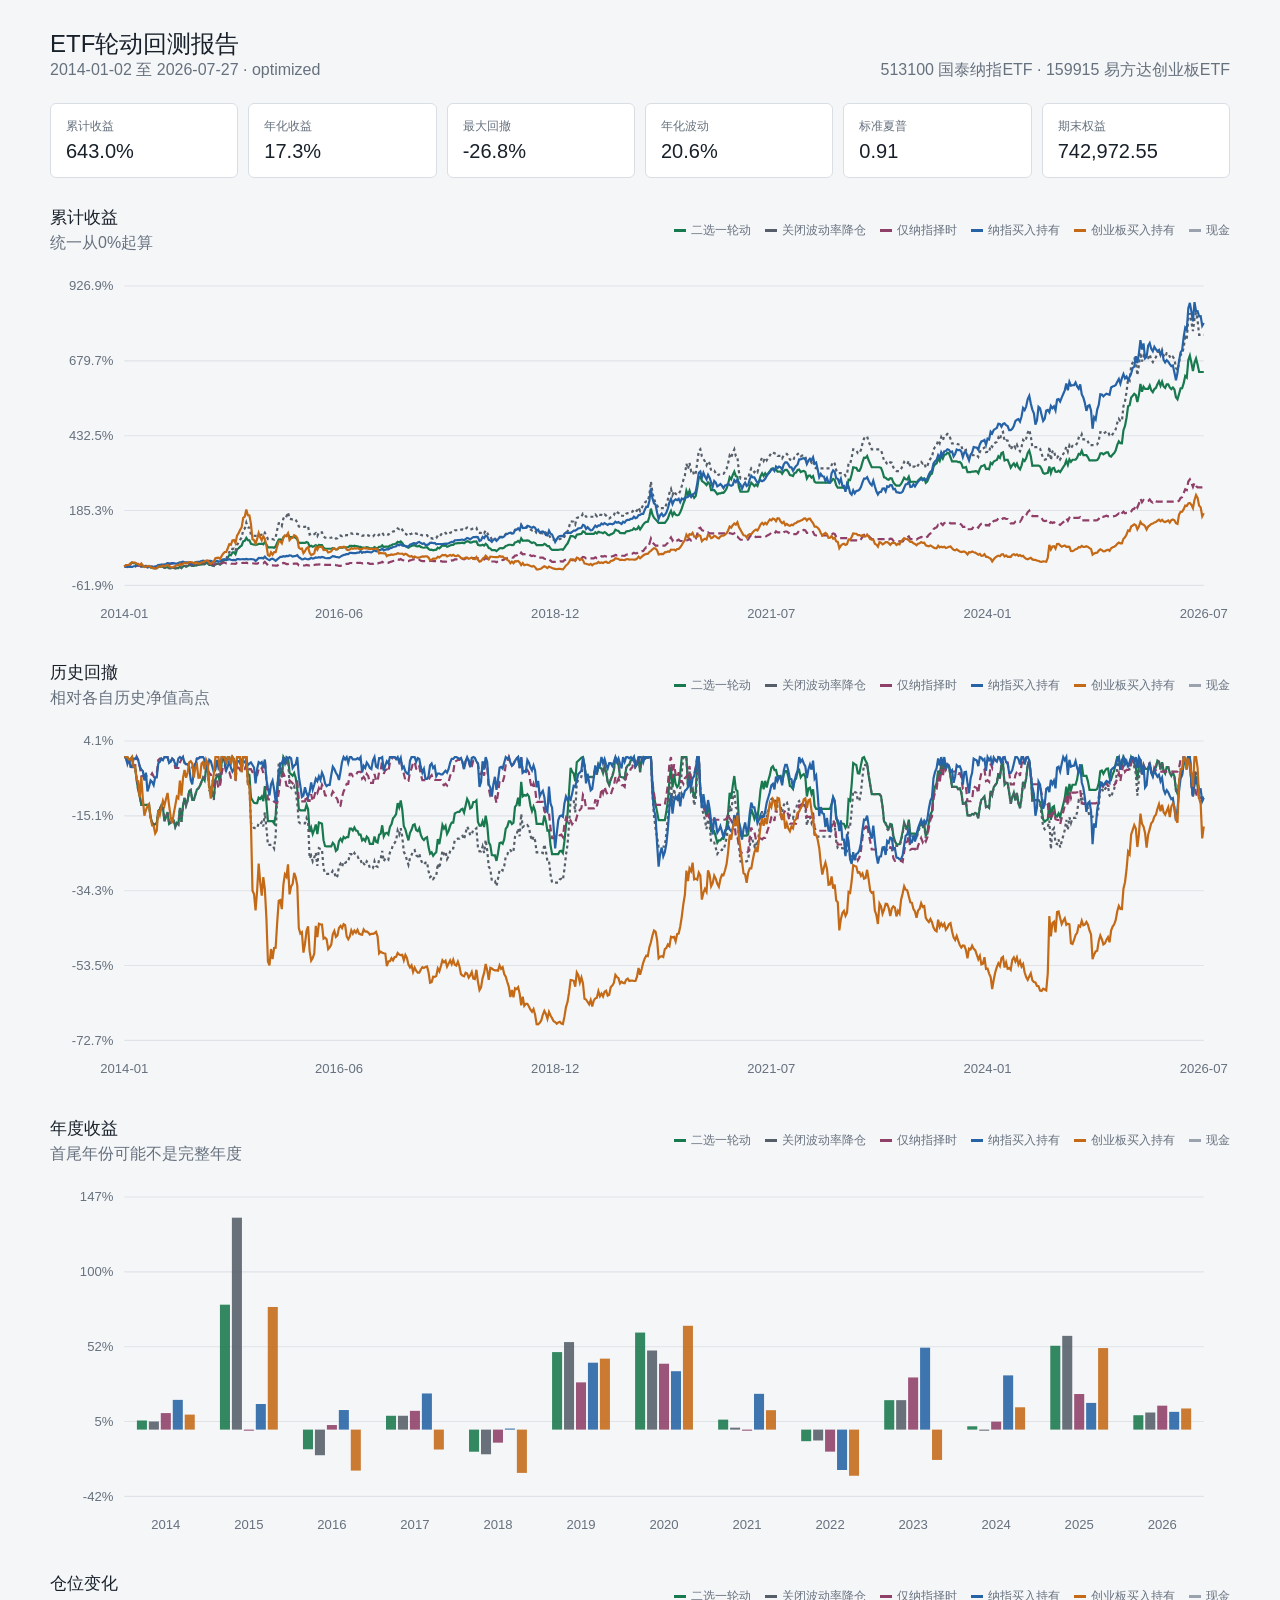
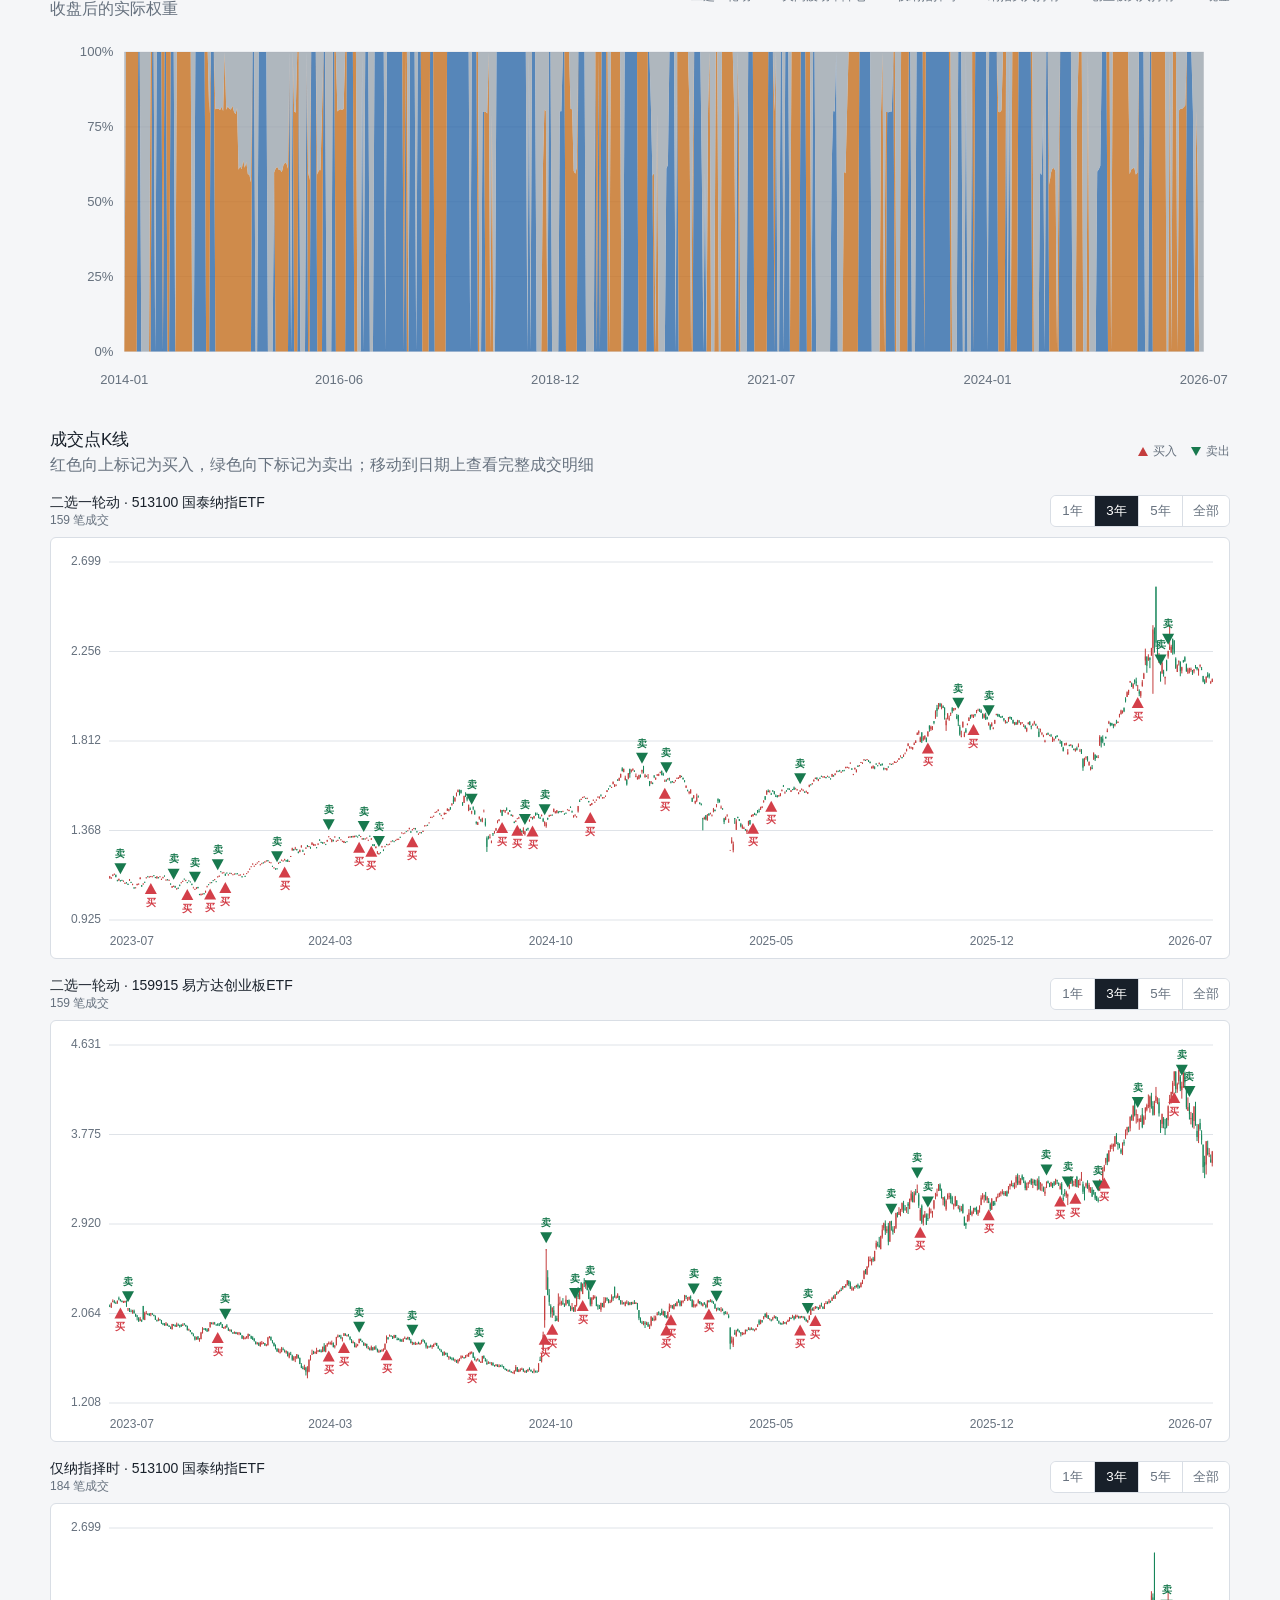
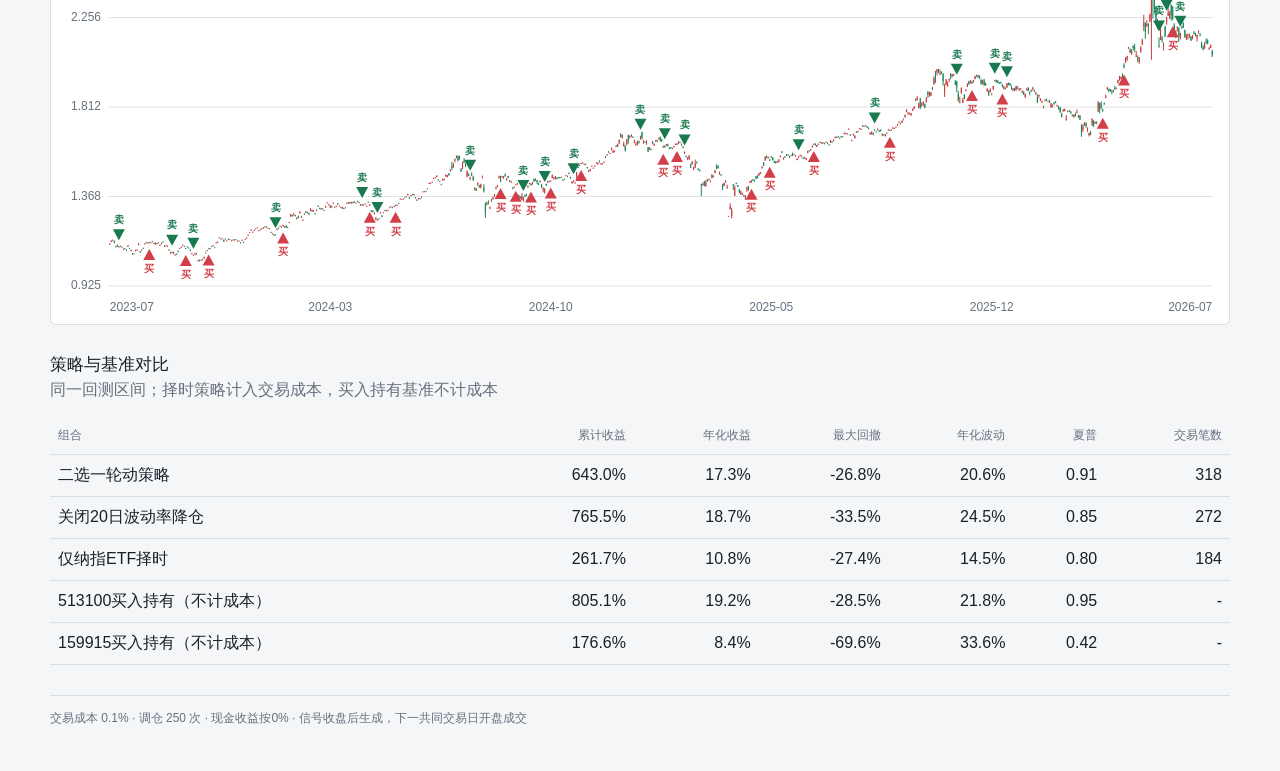
==== commit 525318ae: "纳指etf" ====
--- a/jobs/etf_rotation/outputs/report.html
+++ b/jobs/etf_rotation/outputs/report.html
@@ -5,8 +5,8 @@
   <meta name="viewport" content="width=device-width, initial-scale=1">
   <title>ETF轮动回测报告</title>
   <style>
-    :root { color-scheme: light dark; --bg:#f5f6f8; --surface:#ffffff; --text:#18202a; --muted:#66717e; --border:#d9dee5; --grid:#dfe3e8; --strategy:#18794e; --timing:#8f3f68; --nasdaq:#2563a6; --chinext:#c46a16; --cash:#9aa3ad; }
-    @media (prefers-color-scheme: dark) { :root { --bg:#111418; --surface:#191e24; --text:#eef1f4; --muted:#aab2bc; --border:#343b44; --grid:#303741; --strategy:#49b882; --timing:#d68db2; --nasdaq:#69a7e3; --chinext:#e9a35c; --cash:#747e89; } }
+    :root { color-scheme: light dark; --bg:#f5f6f8; --surface:#ffffff; --text:#18202a; --muted:#66717e; --border:#d9dee5; --grid:#dfe3e8; --strategy:#18794e; --no-vol:#555e69; --timing:#8f3f68; --nasdaq:#2563a6; --chinext:#c46a16; --cash:#9aa3ad; }
+    @media (prefers-color-scheme: dark) { :root { --bg:#111418; --surface:#191e24; --text:#eef1f4; --muted:#aab2bc; --border:#343b44; --grid:#303741; --strategy:#49b882; --no-vol:#c2c8d0; --timing:#d68db2; --nasdaq:#69a7e3; --chinext:#e9a35c; --cash:#747e89; } }
     * { box-sizing:border-box; }
     body { margin:0; background:var(--bg); color:var(--text); font-family:-apple-system,BlinkMacSystemFont,"Segoe UI","PingFang SC",sans-serif; letter-spacing:0; }
     main { width:min(1180px, calc(100% - 32px)); margin:0 auto; padding:28px 0 44px; }
@@ -18,11 +18,11 @@
     .metric span { display:block; color:var(--muted); font-size:12px; } .metric strong { display:block; margin-top:5px; font-size:20px; font-weight:500; }
     section { margin-top:28px; } .section-head { display:flex; justify-content:space-between; align-items:center; gap:16px; margin-bottom:8px; }
     .legend { display:flex; flex-wrap:wrap; gap:14px; color:var(--muted); font-size:12px; } .legend span { display:inline-flex; align-items:center; gap:5px; }
-    .swatch { width:12px; height:3px; display:inline-block; } .strategy { background:var(--strategy); } .timing { background:var(--timing); } .nasdaq { background:var(--nasdaq); } .chinext { background:var(--chinext); } .cash { background:var(--cash); }
+    .swatch { width:12px; height:3px; display:inline-block; } .strategy { background:var(--strategy); } .no-vol { background:var(--no-vol); } .timing { background:var(--timing); } .nasdaq { background:var(--nasdaq); } .chinext { background:var(--chinext); } .cash { background:var(--cash); }
     .chart { display:block; width:100%; height:auto; overflow:visible; } .grid { stroke:var(--grid); stroke-width:1; } .axis-label { fill:var(--muted); font-size:12px; }
-    .plot-line { fill:none; stroke-width:2.2; vector-effect:non-scaling-stroke; } .line-strategy { stroke:var(--strategy); } .line-timing { stroke:var(--timing); stroke-dasharray:7 4; } .line-nasdaq { stroke:var(--nasdaq); } .line-chinext { stroke:var(--chinext); }
+    .plot-line { fill:none; stroke-width:2.2; vector-effect:non-scaling-stroke; } .line-strategy { stroke:var(--strategy); } .line-no-vol { stroke:var(--no-vol); stroke-dasharray:3 3; } .line-timing { stroke:var(--timing); stroke-dasharray:7 4; } .line-nasdaq { stroke:var(--nasdaq); } .line-chinext { stroke:var(--chinext); }
     .plot-area { stroke:none; opacity:.76; } .area-nasdaq { fill:var(--nasdaq); } .area-chinext { fill:var(--chinext); } .area-cash { fill:var(--cash); }
-    .plot-bar { opacity:.88; } .bar-strategy { fill:var(--strategy); } .bar-timing { fill:var(--timing); } .bar-nasdaq { fill:var(--nasdaq); } .bar-chinext { fill:var(--chinext); }
+    .plot-bar { opacity:.88; } .bar-strategy { fill:var(--strategy); } .bar-no-vol { fill:var(--no-vol); } .bar-timing { fill:var(--timing); } .bar-nasdaq { fill:var(--nasdaq); } .bar-chinext { fill:var(--chinext); }
     .trade-chart-panel { margin-top:18px; } .trade-chart-toolbar { display:flex; justify-content:space-between; align-items:center; gap:12px; margin-bottom:8px; }
     .trade-chart-title { font-size:14px; font-weight:500; } .trade-chart-meta { color:var(--muted); font-size:12px; }
     .range-control { display:inline-flex; border:1px solid var(--border); border-radius:6px; overflow:hidden; flex:none; }
@@ -55,33 +55,37 @@
   <section><div class="section-head"><div><h2>累计收益</h2><p>统一从0%起算</p></div>
       <div class="legend" aria-label="图例">
         <span><i class="swatch strategy"></i>二选一轮动</span>
-        <span><i class="swatch timing"></i>仅纳指择时</span>
-        <span><i class="swatch nasdaq"></i>纳指买入持有</span>
-        <span><i class="swatch chinext"></i>创业板买入持有</span>
-        <span><i class="swatch cash"></i>现金</span>
-      </div>
-    </div><div class="chart-wrap"><svg class="chart" viewBox="0 0 1080 340" role="img" aria-label="轮动、仅纳指择时及两只ETF买入持有的累计收益曲线"><line class="grid" x1="68" y1="296.00" x2="1056" y2="296.00"/><text class="axis-label" x="58" y="300.00" text-anchor="end">-61.9%</text><line class="grid" x1="68" y1="227.50" x2="1056" y2="227.50"/><text class="axis-label" x="58" y="231.50" text-anchor="end">185.3%</text><line class="grid" x1="68" y1="159.00" x2="1056" y2="159.00"/><text class="axis-label" x="58" y="163.00" text-anchor="end">432.5%</text><line class="grid" x1="68" y1="90.50" x2="1056" y2="90.50"/><text class="axis-label" x="58" y="94.50" text-anchor="end">679.7%</text><line class="grid" x1="68" y1="22.00" x2="1056" y2="22.00"/><text class="axis-label" x="58" y="26.00" text-anchor="end">926.9%</text><text class="axis-label" x="68.00" y="326" text-anchor="middle">2014-01</text><text class="axis-label" x="264.47" y="326" text-anchor="middle">2016-06</text><text class="axis-label" x="462.35" y="326" text-anchor="middle">2018-12</text><text class="axis-label" x="660.23" y="326" text-anchor="middle">2021-07</text><text class="axis-label" x="858.12" y="326" text-anchor="middle">2024-01</text><text class="axis-label" x="1056.00" y="326" text-anchor="middle">2026-07</text><path class="plot-line line-strategy" d="M68.00,278.84 L69.41,277.80 L70.83,277.76 L72.24,277.67 L73.65,276.34 L75.07,275.23 L76.48,275.63 L77.89,275.54 L79.31,276.63 L80.72,277.45 L82.13,277.92 L83.55,278.65 L84.96,278.65 L86.37,278.65 L87.79,278.65 L89.20,278.65 L90.62,278.65 L92.03,279.65 L93.44,280.08 L94.86,280.31 L96.27,280.22 L97.68,280.13 L99.10,279.13 L100.51,279.02 L101.92,278.69 L103.34,278.89 L104.75,279.97 L106.16,279.66 L107.58,279.24 L108.99,280.21 L110.40,280.11 L111.82,279.91 L113.23,279.91 L114.64,280.45 L116.06,280.12 L117.47,280.24 L118.88,278.90 L120.30,280.05 L121.71,278.71 L123.12,278.09 L124.54,278.69 L125.95,278.29 L127.36,277.53 L128.78,277.43 L130.19,278.24 L131.61,278.24 L133.02,277.83 L134.43,277.40 L135.85,277.30 L137.26,277.08 L138.67,276.76 L140.09,276.44 L141.50,276.65 L142.91,275.68 L144.33,275.52 L145.74,277.22 L147.15,277.24 L148.57,277.66 L149.98,278.08 L151.39,276.59 L152.81,276.30 L154.22,276.22 L155.63,276.92 L157.05,275.24 L158.46,273.77 L159.87,272.48 L161.29,272.75 L162.70,270.51 L164.11,268.12 L165.53,268.47 L166.94,265.86 L168.35,265.68 L169.77,267.46 L171.18,263.09 L172.60,262.00 L174.01,260.57 L175.42,259.48 L176.84,255.65 L178.25,255.23 L179.66,252.45 L181.08,254.61 L182.49,254.73 L183.90,257.89 L185.32,258.29 L186.73,258.63 L188.14,258.67 L189.56,258.67 L190.97,257.91 L192.38,258.08 L193.80,257.75 L195.21,258.40 L196.62,256.30 L198.04,258.56 L199.45,261.19 L200.86,261.19 L202.28,261.19 L203.69,261.19 L205.10,261.50 L206.52,260.39 L207.93,256.87 L209.34,253.98 L210.76,253.89 L212.17,255.05 L213.59,251.89 L215.00,250.56 L216.41,250.88 L217.83,249.33 L219.24,251.62 L220.65,251.85 L222.07,252.08 L223.48,251.68 L224.89,252.39 L226.31,254.08 L227.72,256.94 L229.13,257.15 L230.55,257.15 L231.96,257.15 L233.37,257.15 L234.79,256.34 L236.20,257.00 L237.61,260.33 L239.03,259.70 L240.44,260.63 L241.85,260.01 L243.27,259.23 L244.68,260.65 L246.09,258.94 L247.51,259.02 L248.92,259.12 L250.33,261.53 L251.75,262.41 L253.16,262.46 L254.58,262.46 L255.99,262.46 L257.40,262.46 L258.82,261.94 L260.23,262.22 L261.64,263.12 L263.06,262.91 L264.47,261.66 L265.88,261.32 L267.30,261.71 L268.71,261.05 L270.12,261.26 L271.54,261.09 L272.95,261.09 L274.36,259.85 L275.78,259.85 L277.19,260.12 L278.60,259.68 L280.02,260.12 L281.43,260.17 L282.84,260.73 L284.26,260.73 L285.67,261.57 L287.08,261.35 L288.50,261.65 L289.91,261.00 L291.32,261.26 L292.74,262.09 L294.15,262.09 L295.57,262.09 L296.98,260.99 L298.39,261.75 L299.81,261.88 L301.22,260.74 L302.63,260.61 L304.05,259.35 L305.46,260.99 L306.87,260.53 L308.29,260.45 L309.70,260.70 L311.11,259.58 L312.53,259.21 L313.94,258.33 L315.35,258.08 L316.77,257.71 L318.18,256.08 L319.59,256.71 L321.01,255.71 L322.42,257.08 L323.83,259.49 L325.25,259.95 L326.66,260.79 L328.07,261.56 L329.49,260.46 L330.90,260.01 L332.31,259.32 L333.73,259.21 L335.14,260.05 L336.56,260.21 L337.97,259.77 L339.38,260.76 L340.80,261.28 L342.21,261.51 L343.62,261.23 L345.04,261.10 L346.45,262.55 L347.86,263.52 L349.28,263.31 L350.69,263.83 L352.10,263.52 L353.52,263.31 L354.93,261.38 L356.34,262.11 L357.76,260.78 L359.17,259.30 L360.58,259.82 L362.00,259.43 L363.41,260.62 L364.82,260.18 L366.24,259.39 L367.65,258.94 L369.06,258.94 L370.48,257.60 L371.89,257.49 L373.30,257.38 L374.72,257.38 L376.13,257.04 L377.55,256.93 L378.96,257.49 L380.37,256.48 L381.79,255.47 L383.20,255.92 L384.61,256.87 L386.03,256.70 L387.44,255.93 L388.85,255.93 L390.27,255.71 L391.68,258.85 L393.09,259.41 L394.51,259.41 L395.92,258.78 L397.33,259.61 L398.75,257.95 L400.16,259.28 L401.57,261.86 L402.99,262.26 L404.40,263.73 L405.81,263.76 L407.23,263.76 L408.64,264.58 L410.05,263.42 L411.47,261.97 L412.88,261.87 L414.29,262.07 L415.71,261.39 L417.12,259.84 L418.54,259.55 L419.95,258.78 L421.36,258.78 L422.78,259.17 L424.19,258.97 L425.60,256.65 L427.02,256.36 L428.43,255.30 L429.84,256.55 L431.26,252.98 L432.67,255.10 L434.08,254.91 L435.50,255.01 L436.91,254.77 L438.32,255.10 L439.74,256.47 L441.15,257.26 L442.56,256.61 L443.98,257.26 L445.39,259.15 L446.80,259.15 L448.22,259.15 L449.63,259.15 L451.04,259.22 L452.46,257.92 L453.87,258.78 L455.28,260.13 L456.70,260.08 L458.11,262.26 L459.53,263.57 L460.94,263.57 L462.35,263.57 L463.77,263.57 L465.18,263.57 L466.59,263.16 L468.01,263.09 L469.42,263.43 L470.83,261.68 L472.25,259.40 L473.66,257.70 L475.07,254.43 L476.49,250.90 L477.90,250.98 L479.31,251.24 L480.73,252.42 L482.14,249.57 L483.55,249.35 L484.97,249.14 L486.38,248.81 L487.79,246.55 L489.21,247.09 L490.62,248.87 L492.03,248.87 L493.45,248.87 L494.86,248.87 L496.27,248.87 L497.69,248.87 L499.10,247.32 L500.52,248.52 L501.93,246.97 L503.34,247.49 L504.76,247.56 L506.17,248.29 L507.58,247.25 L509.00,248.08 L510.41,249.66 L511.82,250.14 L513.24,249.27 L514.65,248.76 L516.06,247.84 L517.48,244.96 L518.89,245.70 L520.30,246.14 L521.72,248.02 L523.13,248.15 L524.54,248.15 L525.96,248.41 L527.37,246.69 L528.78,246.29 L530.20,246.19 L531.61,245.48 L533.02,245.27 L534.44,243.75 L535.85,244.87 L537.26,244.46 L538.68,242.21 L540.09,244.69 L541.51,242.62 L542.92,240.36 L544.33,238.77 L545.75,237.77 L547.16,237.76 L548.57,233.22 L549.99,225.72 L551.40,231.11 L552.81,233.96 L554.23,235.56 L555.64,237.13 L557.05,238.83 L558.47,238.83 L559.88,238.83 L561.29,238.83 L562.71,238.83 L564.12,236.98 L565.53,234.83 L566.95,230.58 L568.36,227.77 L569.77,232.03 L571.19,229.23 L572.60,231.28 L574.01,231.95 L575.43,231.52 L576.84,229.06 L578.25,225.55 L579.67,221.17 L581.08,217.87 L582.49,209.37 L583.91,213.06 L585.32,209.25 L586.74,214.01 L588.15,213.48 L589.56,215.87 L590.98,214.17 L592.39,206.78 L593.80,197.58 L595.22,196.44 L596.63,200.28 L598.04,201.37 L599.46,202.56 L600.87,204.22 L602.28,201.72 L603.70,203.12 L605.11,208.89 L606.52,208.89 L607.94,208.89 L609.35,210.67 L610.76,212.55 L612.18,211.80 L613.59,211.80 L615.00,211.14 L616.42,211.32 L617.83,209.62 L619.24,207.42 L620.66,203.20 L622.07,197.07 L623.48,198.84 L624.90,194.91 L626.31,191.86 L627.73,196.04 L629.14,196.52 L630.55,206.06 L631.97,210.29 L633.38,210.29 L634.79,210.29 L636.21,210.29 L637.62,210.29 L639.03,209.94 L640.45,205.14 L641.86,202.02 L643.27,203.47 L644.69,205.12 L646.10,203.67 L647.51,205.05 L648.93,200.69 L650.34,196.05 L651.75,193.36 L653.17,195.94 L654.58,193.36 L655.99,195.41 L657.41,193.25 L658.82,191.58 L660.23,189.32 L661.65,188.84 L663.06,190.00 L664.47,189.96 L665.89,191.93 L667.30,191.93 L668.72,191.81 L670.13,193.87 L671.54,191.47 L672.96,190.35 L674.37,190.35 L675.78,192.14 L677.20,194.94 L678.61,195.23 L680.02,195.87 L681.44,193.15 L682.85,192.69 L684.26,190.40 L685.68,190.01 L687.09,192.24 L688.50,191.60 L689.92,191.27 L691.33,192.14 L692.74,198.20 L694.16,195.70 L695.57,195.44 L696.98,197.39 L698.40,195.96 L699.81,201.08 L701.22,202.01 L702.64,202.01 L704.05,202.01 L705.46,202.01 L706.88,202.01 L708.29,202.01 L709.71,202.01 L711.12,202.01 L712.53,202.01 L713.95,202.01 L715.36,200.45 L716.77,198.52 L718.19,199.49 L719.60,204.34 L721.01,206.56 L722.43,206.56 L723.84,206.56 L725.25,206.56 L726.67,206.67 L728.08,207.90 L729.49,207.01 L730.91,199.14 L732.32,199.53 L733.73,194.54 L735.15,187.87 L736.56,188.21 L737.97,188.43 L739.39,191.03 L740.80,191.09 L742.21,188.31 L743.63,183.15 L745.04,179.11 L746.45,179.25 L747.87,177.58 L749.28,181.48 L750.70,184.69 L752.11,187.87 L753.52,187.87 L754.94,187.87 L756.35,187.87 L757.76,187.87 L759.18,187.87 L760.59,188.45 L762.00,191.97 L763.42,197.09 L764.83,197.51 L766.24,198.89 L767.66,199.39 L769.07,197.88 L770.48,198.08 L771.90,201.85 L773.31,203.65 L774.72,204.72 L776.14,204.72 L777.55,204.72 L778.96,203.10 L780.38,200.47 L781.79,197.42 L783.20,198.84 L784.62,199.14 L786.03,196.44 L787.44,201.39 L788.86,201.12 L790.27,201.12 L791.69,201.12 L793.10,202.18 L794.51,200.03 L795.93,198.60 L797.34,197.28 L798.75,198.72 L800.17,198.08 L801.58,202.09 L802.99,200.70 L804.41,197.23 L805.82,194.69 L807.23,193.65 L808.65,187.41 L810.06,185.33 L811.47,184.18 L812.89,179.90 L814.30,182.21 L815.71,177.36 L817.13,180.02 L818.54,176.43 L819.95,176.20 L821.37,174.70 L822.78,175.16 L824.19,178.68 L825.61,182.45 L827.02,182.45 L828.43,182.45 L829.85,182.45 L831.26,183.23 L832.68,183.01 L834.09,184.32 L835.50,188.24 L836.92,188.24 L838.33,187.62 L839.74,192.30 L841.16,192.30 L842.57,192.30 L843.98,191.80 L845.40,191.94 L846.81,191.44 L848.22,191.64 L849.64,193.33 L851.05,189.25 L852.46,186.86 L853.88,186.46 L855.29,185.76 L856.70,189.45 L858.12,189.17 L859.53,189.67 L860.94,183.81 L862.36,185.16 L863.77,182.56 L865.18,181.79 L866.60,181.12 L868.01,177.80 L869.42,179.36 L870.84,174.91 L872.25,174.23 L873.67,181.69 L875.08,181.02 L876.49,181.14 L877.91,184.49 L879.32,188.30 L880.73,186.03 L882.15,184.44 L883.56,187.02 L884.97,184.50 L886.39,188.13 L887.80,189.77 L889.21,186.32 L890.63,180.72 L892.04,182.10 L893.45,179.60 L894.87,174.77 L896.28,172.53 L897.69,177.70 L899.11,186.46 L900.52,186.36 L901.93,186.36 L903.35,186.36 L904.76,186.36 L906.17,187.07 L907.59,189.52 L909.00,193.02 L910.41,193.84 L911.83,193.40 L913.24,193.01 L914.66,187.22 L916.07,193.17 L917.48,188.88 L918.90,188.45 L920.31,191.89 L921.72,192.05 L923.14,190.96 L924.55,192.24 L925.96,189.97 L927.38,187.85 L928.79,185.65 L930.20,181.71 L931.62,185.65 L933.03,180.73 L934.44,182.93 L935.86,181.01 L937.27,181.01 L938.68,181.01 L940.10,179.15 L941.51,175.62 L942.92,176.22 L944.34,172.75 L945.75,176.78 L947.16,176.78 L948.58,176.78 L949.99,178.69 L951.40,181.66 L952.82,181.66 L954.23,181.66 L955.65,181.66 L957.06,181.66 L958.47,181.32 L959.89,179.39 L961.30,175.18 L962.71,174.88 L964.13,176.06 L965.54,175.05 L966.95,174.29 L968.37,174.23 L969.78,177.41 L971.19,178.06 L972.61,176.30 L974.02,174.96 L975.43,172.35 L976.85,167.30 L978.26,164.07 L979.67,165.84 L981.09,165.90 L982.50,153.91 L983.91,150.08 L985.33,142.54 L986.74,131.95 L988.15,131.09 L989.57,124.08 L990.98,122.44 L992.39,120.72 L993.81,121.82 L995.22,128.22 L996.64,121.56 L998.05,111.54 L999.46,118.71 L1000.88,114.10 L1002.29,116.05 L1003.70,116.05 L1005.12,116.05 L1006.53,112.99 L1007.94,117.43 L1009.36,119.14 L1010.77,116.30 L1012.18,115.29 L1013.60,111.85 L1015.01,109.19 L1016.42,113.28 L1017.84,109.48 L1019.25,113.93 L1020.66,115.29 L1022.08,111.99 L1023.49,111.99 L1024.90,114.87 L1026.32,116.44 L1027.73,114.91 L1029.14,116.69 L1030.56,123.86 L1031.97,125.71 L1033.38,120.80 L1034.80,115.66 L1036.21,115.57 L1037.63,110.85 L1039.04,104.36 L1040.45,105.81 L1041.87,89.78 L1043.28,85.70 L1044.69,92.30 L1046.11,99.90 L1047.52,92.23 L1048.93,88.25 L1050.35,93.85 L1051.76,100.68 L1053.17,100.68 L1054.59,100.68 L1056.00,100.68"><title>二选一轮动</title></path><path class="plot-line line-timing" d="M68.00,278.84 L69.41,278.63 L70.83,279.10 L72.24,278.51 L73.65,278.99 L75.07,279.01 L76.48,279.01 L77.89,278.92 L79.31,278.11 L80.72,277.76 L82.13,278.23 L83.55,278.95 L84.96,278.95 L86.37,278.95 L87.79,278.95 L89.20,278.95 L90.62,278.95 L92.03,278.95 L93.44,278.74 L94.86,278.98 L96.27,278.89 L97.68,278.80 L99.10,277.75 L100.51,277.63 L101.92,277.28 L103.34,277.39 L104.75,277.16 L106.16,276.81 L107.58,275.99 L108.99,276.34 L110.40,276.22 L111.82,275.99 L113.23,275.99 L114.64,276.60 L116.06,276.60 L117.47,276.60 L118.88,276.18 L120.30,275.95 L121.71,275.61 L123.12,276.07 L124.54,276.18 L125.95,276.18 L127.36,276.44 L128.78,276.44 L130.19,276.44 L131.61,276.44 L133.02,276.01 L134.43,275.55 L135.85,275.44 L137.26,275.21 L138.67,274.87 L140.09,274.52 L141.50,274.75 L142.91,275.32 L144.33,275.58 L145.74,275.83 L147.15,275.94 L148.57,276.38 L149.98,276.83 L151.39,276.63 L152.81,276.45 L154.22,277.10 L155.63,276.88 L157.05,275.91 L158.46,275.26 L159.87,275.15 L161.29,275.80 L162.70,275.72 L164.11,275.76 L165.53,276.21 L166.94,276.21 L168.35,276.21 L169.77,276.34 L171.18,275.38 L172.60,275.38 L174.01,275.60 L175.42,275.49 L176.84,275.38 L178.25,275.49 L179.66,275.17 L181.08,275.60 L182.49,275.52 L183.90,275.52 L185.32,275.76 L186.73,275.98 L188.14,276.01 L189.56,276.01 L190.97,275.52 L192.38,275.62 L193.80,275.42 L195.21,275.83 L196.62,274.49 L198.04,275.93 L199.45,277.61 L200.86,277.61 L202.28,277.61 L203.69,277.61 L205.10,277.81 L206.52,277.88 L207.93,277.91 L209.34,277.02 L210.76,275.94 L212.17,275.94 L213.59,275.44 L215.00,275.74 L216.41,276.46 L217.83,276.49 L219.24,276.02 L220.65,276.14 L222.07,276.27 L223.48,276.11 L224.89,276.11 L226.31,276.11 L227.72,277.64 L229.13,277.77 L230.55,277.77 L231.96,277.77 L233.37,277.77 L234.79,277.30 L236.20,277.72 L237.61,277.72 L239.03,277.17 L240.44,277.75 L241.85,277.36 L243.27,276.88 L244.68,277.07 L246.09,276.68 L247.51,276.97 L248.92,276.39 L250.33,276.68 L251.75,277.27 L253.16,277.30 L254.58,277.30 L255.99,277.30 L257.40,277.30 L258.82,276.95 L260.23,277.14 L261.64,277.42 L263.06,277.61 L264.47,278.20 L265.88,278.14 L267.30,277.40 L268.71,276.95 L270.12,276.67 L271.54,276.31 L272.95,276.31 L274.36,275.49 L275.78,275.49 L277.19,275.67 L278.60,275.58 L280.02,275.58 L281.43,275.33 L282.84,275.30 L284.26,275.30 L285.67,275.88 L287.08,275.73 L288.50,275.93 L289.91,275.49 L291.32,275.67 L292.74,276.23 L294.15,276.23 L295.57,276.23 L296.98,275.48 L298.39,276.00 L299.81,276.09 L301.22,275.31 L302.63,275.23 L304.05,274.36 L305.46,275.48 L306.87,275.17 L308.29,275.12 L309.70,275.29 L311.11,274.52 L312.53,274.27 L313.94,273.67 L315.35,273.50 L316.77,273.24 L318.18,272.14 L319.59,272.56 L321.01,271.88 L322.42,272.82 L323.83,273.28 L325.25,273.89 L326.66,273.92 L328.07,273.92 L329.49,273.13 L330.90,272.80 L332.31,272.30 L333.73,272.22 L335.14,272.83 L336.56,272.95 L337.97,272.63 L339.38,273.34 L340.80,273.86 L342.21,273.86 L343.62,273.86 L345.04,273.86 L346.45,273.86 L347.86,273.57 L349.28,273.42 L350.69,273.81 L352.10,273.84 L353.52,273.84 L354.93,273.84 L356.34,273.84 L357.76,273.84 L359.17,274.19 L360.58,274.30 L362.00,274.18 L363.41,274.34 L364.82,274.02 L366.24,273.47 L367.65,273.16 L369.06,273.16 L370.48,272.22 L371.89,272.14 L373.30,272.06 L374.72,272.06 L376.13,271.82 L377.55,271.74 L378.96,272.14 L380.37,271.43 L381.79,270.72 L383.20,271.04 L384.61,271.70 L386.03,271.58 L387.44,271.04 L388.85,271.04 L390.27,270.89 L391.68,271.12 L393.09,272.08 L394.51,272.08 L395.92,271.62 L397.33,272.23 L398.75,271.02 L400.16,271.38 L401.57,273.41 L402.99,274.12 L404.40,274.12 L405.81,274.12 L407.23,274.12 L408.64,274.74 L410.05,273.86 L411.47,272.76 L412.88,272.69 L414.29,272.84 L415.71,272.32 L417.12,271.15 L418.54,270.93 L419.95,270.34 L421.36,270.34 L422.78,270.64 L424.19,270.49 L425.60,268.73 L427.02,268.51 L428.43,267.71 L429.84,268.66 L431.26,265.95 L432.67,267.56 L434.08,267.41 L435.50,267.49 L436.91,267.31 L438.32,267.56 L439.74,268.60 L441.15,269.19 L442.56,268.71 L443.98,269.19 L445.39,270.63 L446.80,270.63 L448.22,270.63 L449.63,270.63 L451.04,270.63 L452.46,271.58 L453.87,271.82 L455.28,271.82 L456.70,271.79 L458.11,273.42 L459.53,274.40 L460.94,274.40 L462.35,274.40 L463.77,274.40 L465.18,274.40 L466.59,274.09 L468.01,274.04 L469.42,274.29 L470.83,272.98 L472.25,272.30 L473.66,272.64 L475.07,272.36 L476.49,272.57 L477.90,272.95 L479.31,272.72 L480.73,272.78 L482.14,272.19 L483.55,271.60 L484.97,271.47 L486.38,271.27 L487.79,269.88 L489.21,270.21 L490.62,271.30 L492.03,271.30 L493.45,271.30 L494.86,271.30 L496.27,271.30 L497.69,271.30 L499.10,270.35 L500.52,271.08 L501.93,270.29 L503.34,270.35 L504.76,269.24 L506.17,269.70 L507.58,269.04 L509.00,269.56 L510.41,269.86 L511.82,269.86 L513.24,269.86 L514.65,269.37 L516.06,268.97 L517.48,268.04 L518.89,268.51 L520.30,268.18 L521.72,268.71 L523.13,268.88 L524.54,268.88 L525.96,269.05 L527.37,267.94 L528.78,267.67 L530.20,267.61 L531.61,267.15 L533.02,267.02 L534.44,266.04 L535.85,266.76 L537.26,266.50 L538.68,265.26 L540.09,265.13 L541.51,264.60 L542.92,264.60 L544.33,262.58 L545.75,261.01 L547.16,261.08 L548.57,258.07 L549.99,253.12 L551.40,256.68 L552.81,258.07 L554.23,259.66 L555.64,259.66 L557.05,259.66 L558.47,259.66 L559.88,259.66 L561.29,259.66 L562.71,259.66 L564.12,258.38 L565.53,256.89 L566.95,253.95 L568.36,252.01 L569.77,254.96 L571.19,253.01 L572.60,254.43 L574.01,254.90 L575.43,254.14 L576.84,255.36 L578.25,255.36 L579.67,255.75 L581.08,254.94 L582.49,254.74 L583.91,254.40 L585.32,253.26 L586.74,255.00 L588.15,254.72 L589.56,254.39 L590.98,253.41 L592.39,249.16 L593.80,243.87 L595.22,243.22 L596.63,245.42 L598.04,246.05 L599.46,246.73 L600.87,247.69 L602.28,247.46 L603.70,248.36 L605.11,248.36 L606.52,248.36 L607.94,248.36 L609.35,248.36 L610.76,248.36 L612.18,248.36 L613.59,248.36 L615.00,248.36 L616.42,248.36 L617.83,248.36 L619.24,248.15 L620.66,247.41 L622.07,248.15 L623.48,248.49 L624.90,249.08 L626.31,248.24 L627.73,251.52 L629.14,251.46 L630.55,252.91 L631.97,254.24 L633.38,254.24 L634.79,254.24 L636.21,254.24 L637.62,254.24 L639.03,254.05 L640.45,251.44 L641.86,249.75 L643.27,250.53 L644.69,250.53 L646.10,251.87 L647.51,251.68 L648.93,251.68 L650.34,251.68 L651.75,251.86 L653.17,251.61 L654.58,251.61 L655.99,250.71 L657.41,249.87 L658.82,249.04 L660.23,247.91 L661.65,247.67 L663.06,248.56 L664.47,246.48 L665.89,247.49 L667.30,247.49 L668.72,247.43 L670.13,248.49 L671.54,247.25 L672.96,246.68 L674.37,246.68 L675.78,247.60 L677.20,249.04 L678.61,249.04 L680.02,249.04 L681.44,249.04 L682.85,249.04 L684.26,248.01 L685.68,245.78 L687.09,245.78 L688.50,245.44 L689.92,245.27 L691.33,245.73 L692.74,247.84 L694.16,247.84 L695.57,247.84 L696.98,247.84 L698.40,247.07 L699.81,249.83 L701.22,250.33 L702.64,250.33 L704.05,250.33 L705.46,250.33 L706.88,250.33 L708.29,250.33 L709.71,250.33 L711.12,250.33 L712.53,250.33 L713.95,250.33 L715.36,249.49 L716.77,248.45 L718.19,248.97 L719.60,251.58 L721.01,252.77 L722.43,252.77 L723.84,252.77 L725.25,252.77 L726.67,252.77 L728.08,252.77 L729.49,252.77 L730.91,253.02 L732.32,254.86 L733.73,254.86 L735.15,254.86 L736.56,254.86 L737.97,254.86 L739.39,255.59 L740.80,255.10 L742.21,253.86 L743.63,251.56 L745.04,249.76 L746.45,249.82 L747.87,249.08 L749.28,250.82 L750.70,252.24 L752.11,253.66 L753.52,253.66 L754.94,253.66 L756.35,253.66 L757.76,253.66 L759.18,253.66 L760.59,253.66 L762.00,253.66 L763.42,253.66 L764.83,253.66 L766.24,253.75 L767.66,254.00 L769.07,253.26 L770.48,253.36 L771.90,255.21 L773.31,255.69 L774.72,255.69 L776.14,255.69 L777.55,255.69 L778.96,255.69 L780.38,255.87 L781.79,254.06 L783.20,252.45 L784.62,252.26 L786.03,251.20 L787.44,253.69 L788.86,253.56 L790.27,253.56 L791.69,253.56 L793.10,254.09 L794.51,253.01 L795.93,252.29 L797.34,251.63 L798.75,252.35 L800.17,251.75 L801.58,252.23 L802.99,251.51 L804.41,249.70 L805.82,248.38 L807.23,247.84 L808.65,244.59 L810.06,243.51 L811.47,242.91 L812.89,240.69 L814.30,241.89 L815.71,239.37 L817.13,240.75 L818.54,238.89 L819.95,238.77 L821.37,237.98 L822.78,238.22 L824.19,239.25 L825.61,239.25 L827.02,239.25 L828.43,239.25 L829.85,239.25 L831.26,239.67 L832.68,239.56 L834.09,240.26 L835.50,242.39 L836.92,242.39 L838.33,242.05 L839.74,244.59 L841.16,244.59 L842.57,244.59 L843.98,244.32 L845.40,241.92 L846.81,242.09 L848.22,242.20 L849.64,243.15 L851.05,240.86 L852.46,239.53 L853.88,239.30 L855.29,238.91 L856.70,240.98 L858.12,240.82 L859.53,241.10 L860.94,237.82 L862.36,238.57 L863.77,237.12 L865.18,236.69 L866.60,236.31 L868.01,234.54 L869.42,234.65 L870.84,235.77 L872.25,234.65 L873.67,234.38 L875.08,235.18 L876.49,235.25 L877.91,237.16 L879.32,239.32 L880.73,239.32 L882.15,239.32 L883.56,237.61 L884.97,237.06 L886.39,236.80 L887.80,237.77 L889.21,235.74 L890.63,232.44 L892.04,233.25 L893.45,231.78 L894.87,228.93 L896.28,227.61 L897.69,230.66 L899.11,232.51 L900.52,232.51 L901.93,232.51 L903.35,232.51 L904.76,232.51 L906.17,232.95 L907.59,234.46 L909.00,236.62 L910.41,237.12 L911.83,236.85 L913.24,236.61 L914.66,239.34 L916.07,238.06 L917.48,238.85 L918.90,238.20 L920.31,239.64 L921.72,239.75 L923.14,239.86 L924.55,240.69 L925.96,239.38 L927.38,238.16 L928.79,236.90 L930.20,234.63 L931.62,236.90 L933.03,234.06 L934.44,235.33 L935.86,234.22 L937.27,234.22 L938.68,234.22 L940.10,234.14 L941.51,234.14 L942.92,233.59 L944.34,236.41 L945.75,236.41 L947.16,236.41 L948.58,236.41 L949.99,236.41 L951.40,236.41 L952.82,236.41 L954.23,236.41 L955.65,236.41 L957.06,236.41 L958.47,236.22 L959.89,235.14 L961.30,232.78 L962.71,232.61 L964.13,233.27 L965.54,232.70 L966.95,232.28 L968.37,232.83 L969.78,232.83 L971.19,232.83 L972.61,232.85 L974.02,232.67 L975.43,232.31 L976.85,231.18 L978.26,230.23 L979.67,231.86 L981.09,229.91 L982.50,228.50 L983.91,229.95 L985.33,229.58 L986.74,229.58 L988.15,229.52 L989.57,228.34 L990.98,226.35 L992.39,225.94 L993.81,222.32 L995.22,224.72 L996.64,221.28 L998.05,216.66 L999.46,219.96 L1000.88,217.83 L1002.29,218.74 L1003.70,218.74 L1005.12,218.74 L1006.53,217.33 L1007.94,219.37 L1009.36,220.23 L1010.77,218.46 L1012.18,219.05 L1013.60,219.37 L1015.01,219.37 L1016.42,219.37 L1017.84,219.37 L1019.25,219.37 L1020.66,219.37 L1022.08,219.37 L1023.49,219.37 L1024.90,219.37 L1026.32,219.37 L1027.73,219.37 L1029.14,219.37 L1030.56,219.37 L1031.97,219.37 L1033.38,218.47 L1034.80,215.95 L1036.21,215.29 L1037.63,211.41 L1039.04,208.05 L1040.45,208.76 L1041.87,200.95 L1043.28,198.96 L1044.69,202.18 L1046.11,205.88 L1047.52,202.14 L1048.93,205.00 L1050.35,206.33 L1051.76,206.33 L1053.17,206.33 L1054.59,206.33 L1056.00,206.33"><title>仅纳指择时</title></path><path class="plot-line line-nasdaq" d="M68.00,278.84 L69.41,278.72 L70.83,279.19 L72.24,278.60 L73.65,279.08 L75.07,279.08 L76.48,278.48 L77.89,278.37 L79.31,277.54 L80.72,277.18 L82.13,277.65 L83.55,277.89 L84.96,278.01 L86.37,278.72 L87.79,278.13 L89.20,279.55 L90.62,279.19 L92.03,278.72 L93.44,278.84 L94.86,279.08 L96.27,278.48 L97.68,278.48 L99.10,277.42 L100.51,277.30 L101.92,276.94 L103.34,277.06 L104.75,276.83 L106.16,276.47 L107.58,275.64 L108.99,276.00 L110.40,275.88 L111.82,275.64 L113.23,275.64 L114.64,276.00 L116.06,276.12 L117.47,275.52 L118.88,274.93 L120.30,274.69 L121.71,274.34 L123.12,274.81 L124.54,274.93 L125.95,274.93 L127.36,275.17 L128.78,276.23 L130.19,276.59 L131.61,275.52 L133.02,274.93 L134.43,274.46 L135.85,274.34 L137.26,274.10 L138.67,273.75 L140.09,273.39 L141.50,273.63 L142.91,274.22 L144.33,274.34 L145.74,273.51 L147.15,273.63 L148.57,274.10 L149.98,274.58 L151.39,274.34 L152.81,273.51 L154.22,274.22 L155.63,273.98 L157.05,272.92 L158.46,272.21 L159.87,272.09 L161.29,272.80 L162.70,272.44 L164.11,271.97 L165.53,272.56 L166.94,272.92 L168.35,272.68 L169.77,273.04 L171.18,271.97 L172.60,271.97 L174.01,272.21 L175.42,272.09 L176.84,271.97 L178.25,272.09 L179.66,271.73 L181.08,272.21 L182.49,272.09 L183.90,271.97 L185.32,272.09 L186.73,272.33 L188.14,273.75 L189.56,272.44 L190.97,270.91 L192.38,271.02 L193.80,270.79 L195.21,271.26 L196.62,269.72 L198.04,271.38 L199.45,272.21 L200.86,272.92 L202.28,271.85 L203.69,271.50 L205.10,272.33 L206.52,273.51 L207.93,272.21 L209.34,271.14 L210.76,269.84 L212.17,269.84 L213.59,269.25 L215.00,269.60 L216.41,269.01 L217.83,269.13 L219.24,268.54 L220.65,268.66 L222.07,269.60 L223.48,269.25 L224.89,269.13 L226.31,268.30 L227.72,270.19 L229.13,271.14 L230.55,272.21 L231.96,272.09 L233.37,271.26 L234.79,271.85 L236.20,272.21 L237.61,271.73 L239.03,270.79 L240.44,271.50 L241.85,271.02 L243.27,270.43 L244.68,270.67 L246.09,270.19 L247.51,270.55 L248.92,269.84 L250.33,270.19 L251.75,270.91 L253.16,271.14 L254.58,271.02 L255.99,271.02 L257.40,270.08 L258.82,269.25 L260.23,269.48 L261.64,269.84 L263.06,270.08 L264.47,270.55 L265.88,269.72 L267.30,268.77 L268.71,268.18 L270.12,267.83 L271.54,267.35 L272.95,267.35 L274.36,266.29 L275.78,266.29 L277.19,266.52 L278.60,266.41 L280.02,266.41 L281.43,265.93 L282.84,266.05 L284.26,264.51 L285.67,266.17 L287.08,265.46 L288.50,265.69 L289.91,265.10 L291.32,265.34 L292.74,265.69 L294.15,265.81 L295.57,264.87 L296.98,263.92 L298.39,264.63 L299.81,264.75 L301.22,263.68 L302.63,263.56 L304.05,262.38 L305.46,263.92 L306.87,263.33 L308.29,262.85 L309.70,263.09 L311.11,262.02 L312.53,261.67 L313.94,260.84 L315.35,260.60 L316.77,260.25 L318.18,258.71 L319.59,259.30 L321.01,258.35 L322.42,259.66 L323.83,259.42 L325.25,260.01 L326.66,260.25 L328.07,260.37 L329.49,258.71 L330.90,258.23 L332.31,257.52 L333.73,257.41 L335.14,258.00 L336.56,256.70 L337.97,256.22 L339.38,257.29 L340.80,258.00 L342.21,257.52 L343.62,258.83 L345.04,258.83 L346.45,258.47 L347.86,257.05 L349.28,256.81 L350.69,257.41 L352.10,257.17 L353.52,258.47 L354.93,258.12 L356.34,258.12 L357.76,258.23 L359.17,258.23 L360.58,258.00 L362.00,257.76 L363.41,258.00 L364.82,257.52 L366.24,256.70 L367.65,256.22 L369.06,256.22 L370.48,254.80 L371.89,254.68 L373.30,254.56 L374.72,254.56 L376.13,254.21 L377.55,254.09 L378.96,254.68 L380.37,253.62 L381.79,252.55 L383.20,253.02 L384.61,253.97 L386.03,252.67 L387.44,251.84 L388.85,251.84 L390.27,251.60 L391.68,251.96 L393.09,255.27 L394.51,254.56 L395.92,251.60 L397.33,252.79 L398.75,250.42 L400.16,251.13 L401.57,254.33 L402.99,254.80 L404.40,256.10 L405.81,254.33 L407.23,253.26 L408.64,255.16 L410.05,253.73 L411.47,251.96 L412.88,251.84 L414.29,252.08 L415.71,251.25 L417.12,249.35 L418.54,249.00 L419.95,248.05 L421.36,248.05 L422.78,248.52 L424.19,248.29 L425.60,245.45 L427.02,245.09 L428.43,243.79 L429.84,245.33 L431.26,240.95 L432.67,243.55 L434.08,243.31 L435.50,243.43 L436.91,241.42 L438.32,241.89 L439.74,242.72 L441.15,243.20 L442.56,242.37 L443.98,243.20 L445.39,246.04 L446.80,244.97 L448.22,247.58 L449.63,246.99 L451.04,246.63 L452.46,247.70 L453.87,249.83 L455.28,250.18 L456.70,245.92 L458.11,248.76 L459.53,249.47 L460.94,252.79 L462.35,256.34 L463.77,253.85 L465.18,251.60 L466.59,250.89 L468.01,250.77 L469.42,251.01 L470.83,248.76 L472.25,247.58 L473.66,248.17 L475.07,247.70 L476.49,248.05 L477.90,247.10 L479.31,245.80 L480.73,245.92 L482.14,244.85 L483.55,243.79 L484.97,243.55 L486.38,243.20 L487.79,240.71 L489.21,241.30 L490.62,244.38 L492.03,242.72 L493.45,244.26 L494.86,245.56 L496.27,245.33 L497.69,243.43 L499.10,241.30 L500.52,242.60 L501.93,241.18 L503.34,241.30 L504.76,239.29 L506.17,240.12 L507.58,238.93 L509.00,239.88 L510.41,240.59 L511.82,239.64 L513.24,239.64 L514.65,240.12 L516.06,239.41 L517.48,237.75 L518.89,238.58 L520.30,237.99 L521.72,238.93 L523.13,239.76 L524.54,237.75 L525.96,238.58 L527.37,236.56 L528.78,236.09 L530.20,235.97 L531.61,235.14 L533.02,234.91 L534.44,233.13 L535.85,234.43 L537.26,233.96 L538.68,231.71 L540.09,231.47 L541.51,230.53 L542.92,230.53 L544.33,226.85 L545.75,224.01 L547.16,224.13 L548.57,218.68 L549.99,207.20 L551.40,216.55 L552.81,220.82 L554.23,222.12 L555.64,229.34 L557.05,235.14 L558.47,231.71 L559.88,230.29 L561.29,232.54 L562.71,231.47 L564.12,229.34 L565.53,225.43 L566.95,219.99 L568.36,216.79 L569.77,221.64 L571.19,218.45 L572.60,217.26 L574.01,217.97 L575.43,216.67 L576.84,219.75 L578.25,216.55 L579.67,217.26 L581.08,215.84 L582.49,215.49 L583.91,214.89 L585.32,212.88 L586.74,215.01 L588.15,212.64 L589.56,212.05 L590.98,210.28 L592.39,202.58 L593.80,192.99 L595.22,191.80 L596.63,197.37 L598.04,192.87 L599.46,196.30 L600.87,198.91 L602.28,194.76 L603.70,197.49 L605.11,201.63 L606.52,205.89 L607.94,200.33 L609.35,201.87 L610.76,205.30 L612.18,204.47 L613.59,203.17 L615.00,204.83 L616.42,206.96 L617.83,204.59 L619.24,204.24 L620.66,202.93 L622.07,204.24 L623.48,204.83 L624.90,204.12 L626.31,199.62 L627.73,201.40 L629.14,199.15 L630.55,201.99 L631.97,203.76 L633.38,207.55 L634.79,204.12 L636.21,201.99 L637.62,205.07 L639.03,204.00 L640.45,198.91 L641.86,195.59 L643.27,197.13 L644.69,197.13 L646.10,199.74 L647.51,202.22 L648.93,201.04 L650.34,199.62 L651.75,200.57 L653.17,199.97 L654.58,198.43 L655.99,195.59 L657.41,193.93 L658.82,192.28 L660.23,190.03 L661.65,189.55 L663.06,191.33 L664.47,187.19 L665.89,188.61 L667.30,187.30 L668.72,187.90 L670.13,190.03 L671.54,185.29 L672.96,183.40 L674.37,183.40 L675.78,185.29 L677.20,187.90 L678.61,188.01 L680.02,190.97 L681.44,188.61 L682.85,186.59 L684.26,185.29 L685.68,180.67 L687.09,180.67 L688.50,179.96 L689.92,179.61 L691.33,180.55 L692.74,184.46 L694.16,181.50 L695.57,179.96 L696.98,181.62 L698.40,178.66 L699.81,184.58 L701.22,183.63 L702.64,189.79 L704.05,197.01 L705.46,194.05 L706.88,196.07 L708.29,196.30 L709.71,200.68 L711.12,197.61 L712.53,201.87 L713.95,201.99 L715.36,193.46 L716.77,190.74 L718.19,192.04 L719.60,197.96 L721.01,198.43 L722.43,201.99 L723.84,198.43 L725.25,204.83 L726.67,204.83 L728.08,210.28 L729.49,202.93 L730.91,205.42 L732.32,211.34 L733.73,212.88 L735.15,208.97 L736.56,211.70 L737.97,209.57 L739.39,209.33 L740.80,208.38 L742.21,206.01 L743.63,201.63 L745.04,198.20 L746.45,198.32 L747.87,196.90 L749.28,200.21 L750.70,202.93 L752.11,204.47 L753.52,200.21 L754.94,205.30 L756.35,209.92 L757.76,212.76 L759.18,210.51 L760.59,210.39 L762.00,207.43 L763.42,207.32 L764.83,209.92 L766.24,205.30 L767.66,205.89 L769.07,204.12 L770.48,204.36 L771.90,208.03 L773.31,207.67 L774.72,210.75 L776.14,210.87 L777.55,211.34 L778.96,211.22 L780.38,210.04 L781.79,206.61 L783.20,203.53 L784.62,203.17 L786.03,201.16 L787.44,205.89 L788.86,205.66 L790.27,203.29 L791.69,205.42 L793.10,203.17 L794.51,201.04 L795.93,199.62 L797.34,198.32 L798.75,199.74 L800.17,198.55 L801.58,199.50 L802.99,198.08 L804.41,194.53 L805.82,191.92 L807.23,190.86 L808.65,184.46 L810.06,182.33 L811.47,181.15 L812.89,176.76 L814.30,179.13 L815.71,174.16 L817.13,176.88 L818.54,173.21 L819.95,172.98 L821.37,171.44 L822.78,171.91 L824.19,174.04 L825.61,173.45 L827.02,177.95 L828.43,175.70 L829.85,171.67 L831.26,172.26 L832.68,172.03 L834.09,173.45 L835.50,178.54 L836.92,174.16 L838.33,174.04 L839.74,177.95 L841.16,181.62 L842.57,176.41 L843.98,174.40 L845.40,169.30 L846.81,169.66 L848.22,169.90 L849.64,171.91 L851.05,167.05 L852.46,164.21 L853.88,163.74 L855.29,162.91 L856.70,167.29 L858.12,161.73 L859.53,162.44 L860.94,155.21 L862.36,156.87 L863.77,153.67 L865.18,152.73 L866.60,151.90 L868.01,147.99 L869.42,148.23 L870.84,150.71 L872.25,148.23 L873.67,147.63 L875.08,149.41 L876.49,150.12 L877.91,153.91 L879.32,153.91 L880.73,152.73 L882.15,150.12 L883.56,145.74 L884.97,144.44 L886.39,143.84 L887.80,146.09 L889.21,141.36 L890.63,133.66 L892.04,135.56 L893.45,132.12 L894.87,125.49 L896.28,122.41 L897.69,129.52 L899.11,135.08 L900.52,138.40 L901.93,148.82 L903.35,144.91 L904.76,132.60 L906.17,134.02 L907.59,139.94 L909.00,145.50 L910.41,143.49 L911.83,136.03 L913.24,135.44 L914.66,137.57 L916.07,131.77 L917.48,133.78 L918.90,132.12 L920.31,135.79 L921.72,125.96 L923.14,125.49 L924.55,127.74 L925.96,124.19 L927.38,120.87 L928.79,117.44 L930.20,111.28 L931.62,117.44 L933.03,109.74 L934.44,113.18 L935.86,112.82 L937.27,112.70 L938.68,110.33 L940.10,113.89 L941.51,116.02 L942.92,111.99 L944.34,121.23 L945.75,123.95 L947.16,128.92 L948.58,136.27 L949.99,131.88 L951.40,131.06 L952.82,135.79 L954.23,152.61 L955.65,142.07 L957.06,144.20 L958.47,135.08 L959.89,130.70 L961.30,121.11 L962.71,121.35 L964.13,123.00 L965.54,121.58 L966.95,120.52 L968.37,120.99 L969.78,121.58 L971.19,114.83 L972.61,114.00 L974.02,113.53 L975.43,112.58 L976.85,109.62 L978.26,107.14 L979.67,111.40 L981.09,106.31 L982.50,102.64 L983.91,106.43 L985.33,104.77 L986.74,108.08 L988.15,105.12 L989.57,102.04 L990.98,96.83 L992.39,95.77 L993.81,86.29 L995.22,92.57 L996.64,83.57 L998.05,71.49 L999.46,80.14 L1000.88,74.57 L1002.29,88.19 L1003.70,86.77 L1005.12,76.47 L1006.53,74.10 L1007.94,79.43 L1009.36,81.68 L1010.77,77.65 L1012.18,79.90 L1013.60,81.68 L1015.01,80.49 L1016.42,84.40 L1017.84,82.27 L1019.25,89.49 L1020.66,91.86 L1022.08,89.85 L1023.49,91.15 L1024.90,93.40 L1026.32,95.29 L1027.73,94.70 L1029.14,101.22 L1030.56,108.32 L1031.97,101.45 L1033.38,90.44 L1034.80,82.74 L1036.21,80.73 L1037.63,68.53 L1039.04,60.12 L1040.45,61.90 L1041.87,42.36 L1043.28,37.39 L1044.69,45.44 L1046.11,54.32 L1047.52,36.68 L1048.93,45.09 L1050.35,44.97 L1051.76,49.70 L1053.17,49.59 L1054.59,58.35 L1056.00,55.74"><title>纳指ETF买入持有</title></path><path class="plot-line line-chinext" d="M68.00,278.84 L69.41,277.38 L70.83,277.33 L72.24,277.25 L73.65,275.89 L75.07,274.77 L76.48,275.17 L77.89,275.08 L79.31,276.19 L80.72,276.27 L82.13,277.63 L83.55,275.91 L84.96,277.71 L86.37,279.14 L87.79,278.67 L89.20,278.35 L90.62,278.18 L92.03,279.31 L93.44,279.94 L94.86,279.98 L96.27,280.60 L97.68,280.37 L99.10,278.67 L100.51,279.07 L101.92,278.46 L103.34,277.91 L104.75,278.29 L106.16,277.76 L107.58,277.25 L108.99,278.29 L110.40,279.20 L111.82,279.75 L113.23,278.97 L114.64,278.29 L116.06,277.57 L117.47,277.69 L118.88,276.23 L120.30,277.48 L121.71,276.02 L123.12,275.34 L124.54,276.00 L125.95,275.55 L127.36,274.72 L128.78,274.62 L130.19,274.83 L131.61,275.97 L133.02,275.13 L134.43,274.89 L135.85,276.00 L137.26,275.97 L138.67,274.81 L140.09,274.62 L141.50,274.11 L142.91,273.26 L144.33,273.09 L145.74,275.15 L147.15,276.21 L148.57,274.87 L149.98,274.00 L151.39,271.16 L152.81,270.73 L154.22,270.63 L155.63,271.65 L157.05,269.19 L158.46,267.02 L159.87,265.43 L161.29,265.39 L162.70,262.01 L164.11,258.32 L165.53,258.87 L166.94,254.82 L168.35,254.55 L169.77,257.37 L171.18,250.43 L172.60,248.24 L174.01,245.17 L175.42,242.73 L176.84,234.20 L178.25,233.07 L179.66,226.60 L181.08,231.74 L182.49,232.03 L183.90,239.72 L185.32,253.72 L186.73,254.42 L188.14,257.79 L189.56,253.74 L190.97,248.12 L192.38,251.96 L193.80,254.74 L195.21,250.92 L196.62,253.40 L198.04,259.32 L199.45,268.34 L200.86,269.14 L202.28,265.77 L203.69,267.83 L205.10,265.54 L206.52,265.49 L207.93,260.25 L209.34,255.82 L210.76,255.67 L212.17,257.52 L213.59,252.49 L215.00,250.37 L216.41,250.88 L217.83,248.29 L219.24,254.48 L220.65,252.85 L222.07,252.34 L223.48,250.05 L224.89,250.96 L226.31,252.68 L227.72,261.46 L229.13,262.59 L230.55,262.31 L231.96,266.51 L233.37,264.71 L234.79,262.01 L236.20,261.10 L237.61,266.19 L239.03,268.15 L240.44,267.62 L241.85,266.70 L243.27,260.97 L244.68,263.29 L246.09,260.55 L247.51,260.68 L248.92,260.72 L250.33,263.63 L251.75,263.41 L253.16,263.73 L254.58,265.81 L255.99,265.43 L257.40,264.86 L258.82,262.69 L260.23,262.04 L261.64,263.27 L263.06,262.95 L264.47,261.40 L265.88,260.97 L267.30,261.46 L268.71,260.63 L270.12,260.85 L271.54,263.18 L272.95,263.75 L274.36,263.20 L275.78,261.89 L277.19,262.59 L278.60,261.97 L280.02,262.40 L281.43,261.80 L282.84,262.59 L284.26,262.74 L285.67,262.80 L287.08,261.72 L288.50,262.16 L289.91,262.12 L291.32,262.37 L292.74,262.78 L294.15,262.63 L295.57,262.63 L296.98,262.50 L298.39,262.23 L299.81,263.18 L301.22,266.66 L302.63,266.30 L304.05,266.53 L305.46,266.64 L306.87,266.70 L308.29,269.29 L309.70,268.34 L311.11,268.27 L312.53,267.66 L313.94,268.10 L315.35,267.47 L316.77,267.38 L318.18,266.60 L319.59,266.92 L321.01,267.04 L322.42,266.98 L323.83,268.08 L325.25,266.98 L326.66,267.62 L328.07,268.99 L329.49,269.57 L330.90,269.14 L332.31,270.48 L333.73,269.61 L335.14,270.25 L336.56,270.65 L337.97,270.65 L339.38,269.99 L340.80,269.50 L342.21,269.69 L343.62,269.46 L345.04,269.36 L346.45,270.54 L347.86,272.75 L349.28,272.62 L350.69,271.50 L352.10,271.52 L353.52,271.35 L354.93,269.78 L356.34,270.37 L357.76,269.29 L359.17,268.08 L360.58,268.51 L362.00,268.19 L363.41,269.42 L364.82,268.78 L366.24,268.12 L367.65,268.89 L369.06,267.98 L370.48,269.02 L371.89,269.21 L373.30,268.38 L374.72,269.31 L376.13,270.95 L377.55,271.26 L378.96,271.41 L380.37,270.67 L381.79,270.84 L383.20,271.67 L384.61,271.22 L386.03,270.50 L387.44,271.88 L388.85,271.96 L390.27,270.06 L391.68,272.54 L393.09,274.23 L394.51,273.68 L395.92,271.77 L397.33,270.69 L398.75,268.85 L400.16,270.14 L401.57,272.13 L402.99,269.65 L404.40,269.80 L405.81,270.03 L407.23,270.16 L408.64,270.16 L410.05,270.22 L411.47,269.16 L412.88,269.86 L414.29,269.52 L415.71,270.95 L417.12,271.48 L418.54,272.58 L419.95,273.58 L421.36,275.68 L422.78,274.21 L424.19,275.74 L425.60,273.87 L427.02,274.04 L428.43,273.64 L429.84,274.96 L431.26,277.40 L432.67,275.61 L434.08,277.50 L435.50,277.10 L436.91,277.08 L438.32,277.63 L439.74,278.29 L441.15,278.71 L442.56,278.16 L443.98,279.33 L445.39,281.30 L446.80,281.32 L448.22,281.02 L449.63,280.52 L451.04,279.35 L452.46,278.54 L453.87,279.16 L455.28,280.15 L456.70,278.75 L458.11,279.50 L459.53,280.07 L460.94,280.68 L462.35,280.85 L463.77,281.19 L465.18,280.94 L466.59,280.79 L468.01,281.15 L469.42,281.26 L470.83,279.73 L472.25,277.76 L473.66,276.72 L475.07,274.72 L476.49,272.16 L477.90,272.22 L479.31,272.33 L480.73,273.53 L482.14,270.61 L483.55,271.18 L484.97,272.69 L486.38,271.65 L487.79,272.83 L489.21,276.04 L490.62,276.19 L492.03,276.70 L493.45,277.18 L494.86,276.31 L496.27,277.63 L497.69,276.38 L499.10,275.95 L500.52,275.83 L501.93,274.49 L503.34,275.53 L504.76,274.96 L506.17,275.55 L507.58,274.60 L509.00,274.38 L510.41,275.40 L511.82,275.21 L513.24,273.60 L514.65,273.30 L516.06,272.77 L517.48,271.12 L518.89,271.54 L520.30,271.80 L521.72,272.88 L523.13,272.52 L524.54,272.77 L525.96,272.83 L527.37,272.09 L528.78,271.88 L530.20,272.39 L531.61,272.30 L533.02,272.30 L534.44,272.37 L535.85,272.35 L537.26,271.48 L538.68,269.67 L540.09,271.09 L541.51,269.91 L542.92,268.61 L544.33,267.70 L545.75,267.13 L547.16,267.23 L548.57,265.39 L549.99,264.37 L551.40,262.97 L552.81,261.95 L554.23,262.16 L555.64,263.84 L557.05,267.68 L558.47,267.36 L559.88,267.23 L561.29,267.42 L562.71,265.79 L564.12,265.56 L565.53,264.81 L566.95,265.15 L568.36,263.22 L569.77,263.35 L571.19,263.24 L572.60,264.18 L574.01,262.69 L575.43,262.57 L576.84,261.12 L578.25,259.06 L579.67,256.50 L581.08,254.57 L582.49,249.58 L583.91,251.75 L585.32,249.14 L586.74,249.69 L588.15,247.93 L589.56,251.38 L590.98,251.24 L592.39,251.45 L593.80,249.98 L595.22,250.58 L596.63,255.56 L598.04,254.14 L599.46,253.34 L600.87,253.95 L602.28,249.52 L603.70,250.43 L605.11,252.81 L606.52,252.17 L607.94,250.60 L609.35,251.24 L610.76,252.32 L612.18,252.91 L613.59,251.34 L615.00,250.41 L616.42,250.51 L617.83,249.52 L619.24,248.22 L620.66,245.74 L622.07,242.13 L623.48,243.17 L624.90,240.86 L626.31,239.38 L627.73,240.39 L629.14,238.19 L630.55,242.71 L631.97,245.15 L633.38,247.74 L634.79,250.15 L636.21,250.32 L637.62,252.08 L639.03,250.01 L640.45,249.11 L641.86,249.11 L643.27,247.33 L644.69,245.80 L646.10,244.93 L647.51,245.76 L648.93,243.15 L650.34,240.37 L651.75,238.76 L653.17,240.31 L654.58,238.76 L655.99,239.99 L657.41,237.74 L658.82,235.68 L660.23,236.43 L661.65,234.79 L663.06,235.34 L664.47,237.17 L665.89,234.56 L667.30,234.71 L668.72,237.61 L670.13,239.14 L671.54,237.78 L672.96,240.90 L674.37,239.78 L675.78,240.88 L677.20,241.45 L678.61,240.48 L680.02,240.86 L681.44,239.25 L682.85,238.97 L684.26,237.61 L685.68,237.38 L687.09,236.62 L688.50,236.17 L689.92,234.84 L691.33,234.64 L692.74,236.66 L694.16,235.05 L695.57,234.88 L696.98,237.19 L698.40,239.04 L699.81,242.18 L701.22,242.15 L702.64,243.22 L704.05,244.89 L705.46,248.03 L706.88,250.41 L708.29,248.99 L709.71,247.93 L711.12,249.18 L712.53,252.51 L713.95,252.40 L715.36,250.77 L716.77,253.27 L718.19,252.45 L719.60,255.76 L721.01,256.12 L722.43,261.93 L723.84,259.62 L725.25,258.34 L726.67,257.90 L728.08,258.90 L729.49,258.26 L730.91,253.97 L732.32,254.16 L733.73,251.72 L735.15,248.46 L736.56,248.63 L737.97,248.73 L739.39,250.01 L740.80,249.90 L742.21,250.66 L743.63,250.17 L745.04,251.26 L746.45,251.11 L747.87,249.41 L749.28,251.38 L750.70,253.70 L752.11,254.18 L753.52,254.04 L754.94,257.81 L756.35,258.75 L757.76,260.59 L759.18,256.37 L760.59,256.96 L762.00,258.49 L763.42,257.64 L764.83,256.41 L766.24,256.46 L767.66,257.35 L769.07,258.98 L770.48,257.41 L771.90,256.94 L773.31,257.20 L774.72,259.02 L776.14,257.90 L777.55,258.45 L778.96,255.61 L780.38,254.31 L781.79,252.81 L783.20,253.51 L784.62,253.65 L786.03,254.86 L787.44,256.12 L788.86,256.22 L790.27,257.49 L791.69,258.03 L793.10,259.32 L794.51,257.81 L795.93,257.47 L797.34,256.29 L798.75,257.07 L800.17,256.92 L801.58,259.32 L802.99,259.83 L804.41,260.19 L805.82,259.55 L807.23,260.23 L808.65,261.34 L810.06,261.87 L811.47,262.10 L812.89,259.72 L814.30,261.19 L815.71,260.49 L817.13,261.04 L818.54,260.53 L819.95,261.78 L821.37,261.38 L822.78,260.63 L824.19,260.42 L825.61,262.08 L827.02,263.37 L828.43,263.90 L829.85,263.07 L831.26,264.05 L832.68,264.96 L834.09,265.47 L835.50,265.05 L836.92,265.09 L838.33,265.98 L839.74,267.68 L841.16,265.68 L842.57,265.85 L843.98,265.07 L845.40,265.71 L846.81,266.00 L848.22,266.94 L849.64,267.87 L851.05,267.17 L852.46,268.93 L853.88,268.78 L855.29,267.47 L856.70,269.89 L858.12,269.80 L859.53,270.84 L860.94,271.54 L862.36,274.02 L863.77,272.11 L865.18,270.56 L866.60,269.50 L868.01,268.72 L869.42,269.29 L870.84,267.66 L872.25,267.38 L873.67,269.59 L875.08,268.57 L876.49,269.82 L877.91,269.67 L879.32,270.08 L880.73,268.02 L882.15,267.51 L883.56,268.34 L884.97,267.53 L886.39,268.95 L887.80,268.23 L889.21,269.38 L890.63,268.87 L892.04,270.56 L893.45,271.54 L894.87,272.11 L896.28,271.46 L897.69,270.78 L899.11,272.20 L900.52,272.58 L901.93,272.66 L903.35,273.39 L904.76,273.43 L906.17,274.36 L907.59,274.45 L909.00,273.96 L910.41,274.13 L911.83,274.32 L913.24,270.78 L914.66,258.98 L916.07,263.16 L917.48,260.40 L918.90,260.13 L920.31,262.33 L921.72,258.13 L923.14,258.00 L924.55,259.38 L925.96,260.61 L927.38,259.91 L928.79,259.43 L930.20,260.76 L931.62,260.53 L933.03,260.66 L934.44,264.58 L935.86,264.73 L937.27,263.90 L938.68,262.86 L940.10,262.42 L941.51,260.93 L942.92,261.14 L944.34,259.93 L945.75,260.85 L947.16,260.72 L948.58,260.17 L949.99,260.76 L951.40,261.93 L952.82,262.76 L954.23,267.87 L955.65,266.87 L957.06,266.26 L958.47,266.11 L959.89,264.09 L961.30,262.97 L962.71,263.73 L964.13,264.81 L965.54,264.60 L966.95,263.86 L968.37,263.33 L969.78,264.37 L971.19,261.97 L972.61,261.12 L974.02,260.66 L975.43,259.74 L976.85,257.98 L978.26,256.86 L979.67,257.47 L981.09,257.49 L982.50,253.32 L983.91,251.98 L985.33,249.35 L986.74,245.66 L988.15,246.19 L989.57,242.11 L990.98,241.16 L992.39,240.16 L993.81,240.88 L995.22,244.70 L996.64,242.09 L998.05,237.83 L999.46,239.88 L1000.88,240.50 L1002.29,241.82 L1003.70,244.85 L1005.12,242.15 L1006.53,241.01 L1007.94,239.80 L1009.36,239.42 L1010.77,238.40 L1012.18,238.04 L1013.60,236.81 L1015.01,235.85 L1016.42,237.32 L1017.84,235.96 L1019.25,237.55 L1020.66,238.04 L1022.08,237.28 L1023.49,236.51 L1024.90,238.53 L1026.32,236.36 L1027.73,235.73 L1029.14,236.38 L1030.56,239.04 L1031.97,239.69 L1033.38,231.23 L1034.80,228.64 L1036.21,228.60 L1037.63,226.22 L1039.04,222.95 L1040.45,223.31 L1041.87,220.96 L1043.28,220.56 L1044.69,222.17 L1046.11,225.29 L1047.52,217.80 L1048.93,213.30 L1050.35,215.87 L1051.76,223.12 L1053.17,224.50 L1054.59,232.78 L1056.00,229.91"><title>创业板ETF买入持有</title></path></svg></div></section>
+        <span><i class="swatch no-vol"></i>关闭波动率降仓</span>
+        <span><i class="swatch timing"></i>仅纳指择时</span>
+        <span><i class="swatch nasdaq"></i>纳指买入持有</span>
+        <span><i class="swatch chinext"></i>创业板买入持有</span>
+        <span><i class="swatch cash"></i>现金</span>
+      </div>
+    </div><div class="chart-wrap"><svg class="chart" viewBox="0 0 1080 340" role="img" aria-label="轮动、关闭波动率降仓、仅纳指择时及两只ETF买入持有的累计收益曲线"><line class="grid" x1="68" y1="296.00" x2="1056" y2="296.00"/><text class="axis-label" x="58" y="300.00" text-anchor="end">-61.9%</text><line class="grid" x1="68" y1="227.50" x2="1056" y2="227.50"/><text class="axis-label" x="58" y="231.50" text-anchor="end">185.3%</text><line class="grid" x1="68" y1="159.00" x2="1056" y2="159.00"/><text class="axis-label" x="58" y="163.00" text-anchor="end">432.5%</text><line class="grid" x1="68" y1="90.50" x2="1056" y2="90.50"/><text class="axis-label" x="58" y="94.50" text-anchor="end">679.7%</text><line class="grid" x1="68" y1="22.00" x2="1056" y2="22.00"/><text class="axis-label" x="58" y="26.00" text-anchor="end">926.9%</text><text class="axis-label" x="68.00" y="326" text-anchor="middle">2014-01</text><text class="axis-label" x="264.47" y="326" text-anchor="middle">2016-06</text><text class="axis-label" x="462.35" y="326" text-anchor="middle">2018-12</text><text class="axis-label" x="660.23" y="326" text-anchor="middle">2021-07</text><text class="axis-label" x="858.12" y="326" text-anchor="middle">2024-01</text><text class="axis-label" x="1056.00" y="326" text-anchor="middle">2026-07</text><path class="plot-line line-strategy" d="M68.00,278.84 L69.41,277.80 L70.83,277.76 L72.24,277.67 L73.65,276.34 L75.07,275.23 L76.48,275.63 L77.89,275.54 L79.31,276.63 L80.72,277.45 L82.13,277.92 L83.55,278.65 L84.96,278.65 L86.37,278.65 L87.79,278.65 L89.20,278.65 L90.62,278.65 L92.03,279.65 L93.44,280.08 L94.86,280.31 L96.27,280.22 L97.68,280.13 L99.10,279.13 L100.51,279.02 L101.92,278.69 L103.34,278.89 L104.75,279.97 L106.16,279.66 L107.58,279.24 L108.99,280.21 L110.40,280.11 L111.82,279.91 L113.23,279.91 L114.64,280.45 L116.06,280.12 L117.47,280.24 L118.88,278.90 L120.30,280.05 L121.71,278.71 L123.12,278.09 L124.54,278.69 L125.95,278.29 L127.36,277.53 L128.78,277.43 L130.19,278.24 L131.61,278.24 L133.02,277.83 L134.43,277.40 L135.85,277.30 L137.26,277.08 L138.67,276.76 L140.09,276.44 L141.50,276.65 L142.91,275.68 L144.33,275.52 L145.74,277.22 L147.15,277.24 L148.57,277.66 L149.98,278.08 L151.39,276.59 L152.81,276.30 L154.22,276.22 L155.63,276.92 L157.05,275.24 L158.46,273.77 L159.87,272.48 L161.29,272.75 L162.70,270.51 L164.11,268.12 L165.53,268.47 L166.94,265.86 L168.35,265.68 L169.77,267.46 L171.18,263.09 L172.60,262.00 L174.01,260.57 L175.42,259.48 L176.84,255.65 L178.25,255.23 L179.66,252.45 L181.08,254.61 L182.49,254.73 L183.90,257.89 L185.32,258.29 L186.73,258.63 L188.14,258.67 L189.56,258.67 L190.97,257.91 L192.38,258.08 L193.80,257.75 L195.21,258.40 L196.62,256.30 L198.04,258.56 L199.45,261.19 L200.86,261.19 L202.28,261.19 L203.69,261.19 L205.10,261.50 L206.52,260.39 L207.93,256.87 L209.34,253.98 L210.76,253.89 L212.17,255.05 L213.59,251.89 L215.00,250.56 L216.41,250.88 L217.83,249.33 L219.24,251.62 L220.65,251.85 L222.07,252.08 L223.48,251.68 L224.89,252.39 L226.31,254.08 L227.72,256.94 L229.13,257.15 L230.55,257.15 L231.96,257.15 L233.37,257.15 L234.79,256.34 L236.20,257.00 L237.61,260.33 L239.03,259.70 L240.44,260.63 L241.85,260.01 L243.27,259.23 L244.68,260.65 L246.09,258.94 L247.51,259.02 L248.92,259.12 L250.33,261.53 L251.75,262.41 L253.16,262.46 L254.58,262.46 L255.99,262.46 L257.40,262.46 L258.82,261.94 L260.23,262.22 L261.64,263.12 L263.06,262.91 L264.47,261.66 L265.88,261.32 L267.30,261.71 L268.71,261.05 L270.12,261.26 L271.54,261.09 L272.95,261.09 L274.36,259.85 L275.78,259.85 L277.19,260.12 L278.60,259.68 L280.02,260.12 L281.43,260.17 L282.84,260.73 L284.26,260.73 L285.67,261.57 L287.08,261.35 L288.50,261.65 L289.91,261.00 L291.32,261.26 L292.74,262.09 L294.15,262.09 L295.57,262.09 L296.98,260.99 L298.39,261.75 L299.81,261.88 L301.22,260.74 L302.63,260.61 L304.05,259.35 L305.46,260.99 L306.87,260.53 L308.29,260.45 L309.70,260.70 L311.11,259.58 L312.53,259.21 L313.94,258.33 L315.35,258.08 L316.77,257.71 L318.18,256.08 L319.59,256.71 L321.01,255.71 L322.42,257.08 L323.83,259.49 L325.25,259.95 L326.66,260.79 L328.07,261.56 L329.49,260.46 L330.90,260.01 L332.31,259.32 L333.73,259.21 L335.14,260.05 L336.56,260.21 L337.97,259.77 L339.38,260.76 L340.80,261.28 L342.21,261.51 L343.62,261.23 L345.04,261.10 L346.45,262.55 L347.86,263.52 L349.28,263.31 L350.69,263.83 L352.10,263.52 L353.52,263.31 L354.93,261.38 L356.34,262.11 L357.76,260.78 L359.17,259.30 L360.58,259.82 L362.00,259.43 L363.41,260.62 L364.82,260.18 L366.24,259.39 L367.65,258.94 L369.06,258.94 L370.48,257.60 L371.89,257.49 L373.30,257.38 L374.72,257.38 L376.13,257.04 L377.55,256.93 L378.96,257.49 L380.37,256.48 L381.79,255.47 L383.20,255.92 L384.61,256.87 L386.03,256.70 L387.44,255.93 L388.85,255.93 L390.27,255.71 L391.68,258.85 L393.09,259.41 L394.51,259.41 L395.92,258.78 L397.33,259.61 L398.75,257.95 L400.16,259.28 L401.57,261.86 L402.99,262.26 L404.40,263.73 L405.81,263.76 L407.23,263.76 L408.64,264.58 L410.05,263.42 L411.47,261.97 L412.88,261.87 L414.29,262.07 L415.71,261.39 L417.12,259.84 L418.54,259.55 L419.95,258.78 L421.36,258.78 L422.78,259.17 L424.19,258.97 L425.60,256.65 L427.02,256.36 L428.43,255.30 L429.84,256.55 L431.26,252.98 L432.67,255.10 L434.08,254.91 L435.50,255.01 L436.91,254.77 L438.32,255.10 L439.74,256.47 L441.15,257.26 L442.56,256.61 L443.98,257.26 L445.39,259.15 L446.80,259.15 L448.22,259.15 L449.63,259.15 L451.04,259.22 L452.46,257.92 L453.87,258.78 L455.28,260.13 L456.70,260.08 L458.11,262.26 L459.53,263.57 L460.94,263.57 L462.35,263.57 L463.77,263.57 L465.18,263.57 L466.59,263.16 L468.01,263.09 L469.42,263.43 L470.83,261.68 L472.25,259.40 L473.66,257.70 L475.07,254.43 L476.49,250.90 L477.90,250.98 L479.31,251.24 L480.73,252.42 L482.14,249.57 L483.55,249.35 L484.97,249.14 L486.38,248.81 L487.79,246.55 L489.21,247.09 L490.62,248.87 L492.03,248.87 L493.45,248.87 L494.86,248.87 L496.27,248.87 L497.69,248.87 L499.10,247.32 L500.52,248.52 L501.93,246.97 L503.34,247.49 L504.76,247.56 L506.17,248.29 L507.58,247.25 L509.00,248.08 L510.41,249.66 L511.82,250.14 L513.24,249.27 L514.65,248.76 L516.06,247.84 L517.48,244.96 L518.89,245.70 L520.30,246.14 L521.72,248.02 L523.13,248.15 L524.54,248.15 L525.96,248.41 L527.37,246.69 L528.78,246.29 L530.20,246.19 L531.61,245.48 L533.02,245.27 L534.44,243.75 L535.85,244.87 L537.26,244.46 L538.68,242.21 L540.09,244.69 L541.51,242.62 L542.92,240.36 L544.33,238.77 L545.75,237.77 L547.16,237.76 L548.57,233.22 L549.99,225.72 L551.40,231.11 L552.81,233.96 L554.23,235.56 L555.64,237.13 L557.05,238.83 L558.47,238.83 L559.88,238.83 L561.29,238.83 L562.71,238.83 L564.12,236.98 L565.53,234.83 L566.95,230.58 L568.36,227.77 L569.77,232.03 L571.19,229.23 L572.60,231.28 L574.01,231.95 L575.43,231.52 L576.84,229.06 L578.25,225.55 L579.67,221.17 L581.08,217.87 L582.49,209.37 L583.91,213.06 L585.32,209.25 L586.74,214.01 L588.15,213.48 L589.56,215.87 L590.98,214.17 L592.39,206.78 L593.80,197.58 L595.22,196.44 L596.63,200.28 L598.04,201.37 L599.46,202.56 L600.87,204.22 L602.28,201.72 L603.70,203.12 L605.11,208.89 L606.52,208.89 L607.94,208.89 L609.35,210.67 L610.76,212.55 L612.18,211.80 L613.59,211.80 L615.00,211.14 L616.42,211.32 L617.83,209.62 L619.24,207.42 L620.66,203.20 L622.07,197.07 L623.48,198.84 L624.90,194.91 L626.31,191.86 L627.73,196.04 L629.14,196.52 L630.55,206.06 L631.97,210.29 L633.38,210.29 L634.79,210.29 L636.21,210.29 L637.62,210.29 L639.03,209.94 L640.45,205.14 L641.86,202.02 L643.27,203.47 L644.69,205.12 L646.10,203.67 L647.51,205.05 L648.93,200.69 L650.34,196.05 L651.75,193.36 L653.17,195.94 L654.58,193.36 L655.99,195.41 L657.41,193.25 L658.82,191.58 L660.23,189.32 L661.65,188.84 L663.06,190.00 L664.47,189.96 L665.89,191.93 L667.30,191.93 L668.72,191.81 L670.13,193.87 L671.54,191.47 L672.96,190.35 L674.37,190.35 L675.78,192.14 L677.20,194.94 L678.61,195.23 L680.02,195.87 L681.44,193.15 L682.85,192.69 L684.26,190.40 L685.68,190.01 L687.09,192.24 L688.50,191.60 L689.92,191.27 L691.33,192.14 L692.74,198.20 L694.16,195.70 L695.57,195.44 L696.98,197.39 L698.40,195.96 L699.81,201.08 L701.22,202.01 L702.64,202.01 L704.05,202.01 L705.46,202.01 L706.88,202.01 L708.29,202.01 L709.71,202.01 L711.12,202.01 L712.53,202.01 L713.95,202.01 L715.36,200.45 L716.77,198.52 L718.19,199.49 L719.60,204.34 L721.01,206.56 L722.43,206.56 L723.84,206.56 L725.25,206.56 L726.67,206.67 L728.08,207.90 L729.49,207.01 L730.91,199.14 L732.32,199.53 L733.73,194.54 L735.15,187.87 L736.56,188.21 L737.97,188.43 L739.39,191.03 L740.80,191.09 L742.21,188.31 L743.63,183.15 L745.04,179.11 L746.45,179.25 L747.87,177.58 L749.28,181.48 L750.70,184.69 L752.11,187.87 L753.52,187.87 L754.94,187.87 L756.35,187.87 L757.76,187.87 L759.18,187.87 L760.59,188.45 L762.00,191.97 L763.42,197.09 L764.83,197.51 L766.24,198.89 L767.66,199.39 L769.07,197.88 L770.48,198.08 L771.90,201.85 L773.31,203.65 L774.72,204.72 L776.14,204.72 L777.55,204.72 L778.96,203.10 L780.38,200.47 L781.79,197.42 L783.20,198.84 L784.62,199.14 L786.03,196.44 L787.44,201.39 L788.86,201.12 L790.27,201.12 L791.69,201.12 L793.10,202.18 L794.51,200.03 L795.93,198.60 L797.34,197.28 L798.75,198.72 L800.17,198.08 L801.58,202.09 L802.99,200.70 L804.41,197.23 L805.82,194.69 L807.23,193.65 L808.65,187.41 L810.06,185.33 L811.47,184.18 L812.89,179.90 L814.30,182.21 L815.71,177.36 L817.13,180.02 L818.54,176.43 L819.95,176.20 L821.37,174.70 L822.78,175.16 L824.19,178.68 L825.61,182.45 L827.02,182.45 L828.43,182.45 L829.85,182.45 L831.26,183.23 L832.68,183.01 L834.09,184.32 L835.50,188.24 L836.92,188.24 L838.33,187.62 L839.74,192.30 L841.16,192.30 L842.57,192.30 L843.98,191.80 L845.40,191.94 L846.81,191.44 L848.22,191.64 L849.64,193.33 L851.05,189.25 L852.46,186.86 L853.88,186.46 L855.29,185.76 L856.70,189.45 L858.12,189.17 L859.53,189.67 L860.94,183.81 L862.36,185.16 L863.77,182.56 L865.18,181.79 L866.60,181.12 L868.01,177.80 L869.42,179.36 L870.84,174.91 L872.25,174.23 L873.67,181.69 L875.08,181.02 L876.49,181.14 L877.91,184.49 L879.32,188.30 L880.73,186.03 L882.15,184.44 L883.56,187.02 L884.97,184.50 L886.39,188.13 L887.80,189.77 L889.21,186.32 L890.63,180.72 L892.04,182.10 L893.45,179.60 L894.87,174.77 L896.28,172.53 L897.69,177.70 L899.11,186.46 L900.52,186.36 L901.93,186.36 L903.35,186.36 L904.76,186.36 L906.17,187.07 L907.59,189.52 L909.00,193.02 L910.41,193.84 L911.83,193.40 L913.24,193.01 L914.66,187.22 L916.07,193.17 L917.48,188.88 L918.90,188.45 L920.31,191.89 L921.72,192.05 L923.14,190.96 L924.55,192.24 L925.96,189.97 L927.38,187.85 L928.79,185.65 L930.20,181.71 L931.62,185.65 L933.03,180.73 L934.44,182.93 L935.86,181.01 L937.27,181.01 L938.68,181.01 L940.10,179.15 L941.51,175.62 L942.92,176.22 L944.34,172.75 L945.75,176.78 L947.16,176.78 L948.58,176.78 L949.99,178.69 L951.40,181.66 L952.82,181.66 L954.23,181.66 L955.65,181.66 L957.06,181.66 L958.47,181.32 L959.89,179.39 L961.30,175.18 L962.71,174.88 L964.13,176.06 L965.54,175.05 L966.95,174.29 L968.37,174.23 L969.78,177.41 L971.19,178.06 L972.61,176.30 L974.02,174.96 L975.43,172.35 L976.85,167.30 L978.26,164.07 L979.67,165.84 L981.09,165.90 L982.50,153.91 L983.91,150.08 L985.33,142.54 L986.74,131.95 L988.15,131.09 L989.57,124.08 L990.98,122.44 L992.39,120.72 L993.81,121.82 L995.22,128.22 L996.64,121.56 L998.05,111.54 L999.46,118.71 L1000.88,114.10 L1002.29,116.05 L1003.70,116.05 L1005.12,116.05 L1006.53,112.99 L1007.94,117.43 L1009.36,119.14 L1010.77,116.30 L1012.18,115.29 L1013.60,111.85 L1015.01,109.19 L1016.42,113.28 L1017.84,109.48 L1019.25,113.93 L1020.66,115.29 L1022.08,111.99 L1023.49,111.99 L1024.90,114.87 L1026.32,116.44 L1027.73,114.91 L1029.14,116.69 L1030.56,123.86 L1031.97,125.71 L1033.38,120.80 L1034.80,115.66 L1036.21,115.57 L1037.63,110.85 L1039.04,104.36 L1040.45,105.81 L1041.87,89.78 L1043.28,85.70 L1044.69,92.30 L1046.11,99.90 L1047.52,92.23 L1048.93,88.25 L1050.35,93.85 L1051.76,100.68 L1053.17,100.68 L1054.59,100.68 L1056.00,100.68"><title>二选一轮动</title></path><path class="plot-line line-no-vol" d="M68.00,278.84 L69.41,277.80 L70.83,277.76 L72.24,277.67 L73.65,276.34 L75.07,275.23 L76.48,275.63 L77.89,275.54 L79.31,276.63 L80.72,277.45 L82.13,277.92 L83.55,278.65 L84.96,278.65 L86.37,278.65 L87.79,278.65 L89.20,278.65 L90.62,278.65 L92.03,279.65 L93.44,280.08 L94.86,280.31 L96.27,280.22 L97.68,280.13 L99.10,279.13 L100.51,279.02 L101.92,278.69 L103.34,278.89 L104.75,279.97 L106.16,279.66 L107.58,279.24 L108.99,280.21 L110.40,280.11 L111.82,279.91 L113.23,279.91 L114.64,280.45 L116.06,280.12 L117.47,280.24 L118.88,278.90 L120.30,280.05 L121.71,278.71 L123.12,278.09 L124.54,278.69 L125.95,278.29 L127.36,277.53 L128.78,277.43 L130.19,278.24 L131.61,278.24 L133.02,277.83 L134.43,277.40 L135.85,277.30 L137.26,277.08 L138.67,276.76 L140.09,276.44 L141.50,276.65 L142.91,275.68 L144.33,275.52 L145.74,277.43 L147.15,277.42 L148.57,277.84 L149.98,278.25 L151.39,276.44 L152.81,276.08 L154.22,275.99 L155.63,276.86 L157.05,274.76 L158.46,272.92 L159.87,271.57 L161.29,271.53 L162.70,268.66 L164.11,265.52 L165.53,265.99 L166.94,262.54 L168.35,262.31 L169.77,264.71 L171.18,258.81 L172.60,256.95 L174.01,254.33 L175.42,252.26 L176.84,245.00 L178.25,244.04 L179.66,238.54 L181.08,242.91 L182.49,243.16 L183.90,249.69 L185.32,250.19 L186.73,250.58 L188.14,250.64 L189.56,250.64 L190.97,249.75 L192.38,249.94 L193.80,249.56 L195.21,250.31 L196.62,247.86 L198.04,250.50 L199.45,253.58 L200.86,253.58 L202.28,253.58 L203.69,253.58 L205.10,254.17 L206.52,252.03 L207.93,245.08 L209.34,239.19 L210.76,238.99 L212.17,241.44 L213.59,234.77 L215.00,231.95 L216.41,232.62 L217.83,229.19 L219.24,235.00 L220.65,235.30 L222.07,235.60 L223.48,235.04 L224.89,236.20 L226.31,238.37 L227.72,242.08 L229.13,242.36 L230.55,242.36 L231.96,242.36 L233.37,242.36 L234.79,241.31 L236.20,242.09 L237.61,249.31 L239.03,248.76 L240.44,249.90 L241.85,249.14 L243.27,248.18 L244.68,250.81 L246.09,247.29 L247.51,247.45 L248.92,247.50 L250.33,251.25 L251.75,252.33 L253.16,252.39 L254.58,252.39 L255.99,252.39 L257.40,252.39 L258.82,251.74 L260.23,252.09 L261.64,253.20 L263.06,252.81 L264.47,250.90 L265.88,250.38 L267.30,250.98 L268.71,249.96 L270.12,250.22 L271.54,250.00 L272.95,250.00 L274.36,248.47 L275.78,248.47 L277.19,248.81 L278.60,248.25 L280.02,248.80 L281.43,248.86 L282.84,249.56 L284.26,249.56 L285.67,250.60 L287.08,250.33 L288.50,250.71 L289.91,249.90 L291.32,250.22 L292.74,251.25 L294.15,251.25 L295.57,251.25 L296.98,249.89 L298.39,250.83 L299.81,250.99 L301.22,249.57 L302.63,249.42 L304.05,247.84 L305.46,249.89 L306.87,249.32 L308.29,249.22 L309.70,249.53 L311.11,248.13 L312.53,247.66 L313.94,246.58 L315.35,246.27 L316.77,245.80 L318.18,243.78 L319.59,244.56 L321.01,243.31 L322.42,245.02 L323.83,248.02 L325.25,248.59 L326.66,249.64 L328.07,250.59 L329.49,249.23 L330.90,248.66 L332.31,247.81 L333.73,247.67 L335.14,248.72 L336.56,248.91 L337.97,248.37 L339.38,249.60 L340.80,250.24 L342.21,250.53 L343.62,250.18 L345.04,250.01 L346.45,251.82 L347.86,253.03 L349.28,252.77 L350.69,253.41 L352.10,253.03 L353.52,252.77 L354.93,250.37 L356.34,251.28 L357.76,249.63 L359.17,247.78 L360.58,248.43 L362.00,247.94 L363.41,249.43 L364.82,248.87 L366.24,247.90 L367.65,247.34 L369.06,247.34 L370.48,245.67 L371.89,245.53 L373.30,245.39 L374.72,245.39 L376.13,244.97 L377.55,244.83 L378.96,245.53 L380.37,244.27 L381.79,243.02 L383.20,243.58 L384.61,244.75 L386.03,244.54 L387.44,243.59 L388.85,243.59 L390.27,243.32 L391.68,247.23 L393.09,247.92 L394.51,247.92 L395.92,246.95 L397.33,248.23 L398.75,245.65 L400.16,247.74 L401.57,250.96 L402.99,251.46 L404.40,253.74 L405.81,253.79 L407.23,253.79 L408.64,254.80 L410.05,253.37 L411.47,251.58 L412.88,251.46 L414.29,251.70 L415.71,250.86 L417.12,248.96 L418.54,248.60 L419.95,247.65 L421.36,247.65 L422.78,248.12 L424.19,247.88 L425.60,245.02 L427.02,244.66 L428.43,243.35 L429.84,244.90 L431.26,240.49 L432.67,243.11 L434.08,242.88 L435.50,243.00 L436.91,242.70 L438.32,243.11 L439.74,244.80 L441.15,245.77 L442.56,244.98 L443.98,245.77 L445.39,248.10 L446.80,248.10 L448.22,248.10 L449.63,248.10 L451.04,248.25 L452.46,246.52 L453.87,247.84 L455.28,249.90 L456.70,249.85 L458.11,252.50 L459.53,254.11 L460.94,254.11 L462.35,254.11 L463.77,254.11 L465.18,254.11 L466.59,253.48 L468.01,253.37 L469.42,253.60 L470.83,251.45 L472.25,248.65 L473.66,246.56 L475.07,242.55 L476.49,237.39 L477.90,237.52 L479.31,237.73 L480.73,240.16 L482.14,234.28 L483.55,233.78 L484.97,233.51 L486.38,233.09 L487.79,230.21 L489.21,230.90 L490.62,233.17 L492.03,233.17 L493.45,233.17 L494.86,233.17 L496.27,233.17 L497.69,233.17 L499.10,231.19 L500.52,232.72 L501.93,230.74 L503.34,231.41 L504.76,231.50 L506.17,232.43 L507.58,231.10 L509.00,232.16 L510.41,234.17 L511.82,234.78 L513.24,233.68 L514.65,233.02 L516.06,231.85 L517.48,228.19 L518.89,229.13 L520.30,229.69 L521.72,232.09 L523.13,232.25 L524.54,232.25 L525.96,232.59 L527.37,230.40 L528.78,229.88 L530.20,229.75 L531.61,228.85 L533.02,228.59 L534.44,226.66 L535.85,228.08 L537.26,227.56 L538.68,224.70 L540.09,227.85 L541.51,225.22 L542.92,222.34 L544.33,220.32 L545.75,219.05 L547.16,219.04 L548.57,213.25 L549.99,201.05 L551.40,210.99 L552.81,217.06 L554.23,220.38 L555.64,222.76 L557.05,225.34 L558.47,225.34 L559.88,225.34 L561.29,225.34 L562.71,225.34 L564.12,221.64 L565.53,217.34 L566.95,211.35 L568.36,207.84 L569.77,213.18 L571.19,209.66 L572.60,212.23 L574.01,213.07 L575.43,212.53 L576.84,209.45 L578.25,205.05 L579.67,199.56 L581.08,195.44 L582.49,184.78 L583.91,189.41 L585.32,183.83 L586.74,191.29 L588.15,190.18 L589.56,195.26 L590.98,193.17 L592.39,184.11 L593.80,172.81 L595.22,171.42 L596.63,177.97 L598.04,180.19 L599.46,182.58 L600.87,185.90 L602.28,182.23 L603.70,184.21 L605.11,191.04 L606.52,191.04 L607.94,191.04 L609.35,193.15 L610.76,195.37 L612.18,194.48 L613.59,194.48 L615.00,193.70 L616.42,193.91 L617.83,191.91 L619.24,189.31 L620.66,184.32 L622.07,177.07 L623.48,179.16 L624.90,174.51 L626.31,171.52 L627.73,177.71 L629.14,178.26 L630.55,192.03 L631.97,198.19 L633.38,198.19 L634.79,198.19 L636.21,198.19 L637.62,198.19 L639.03,197.80 L640.45,192.40 L641.86,188.88 L643.27,190.51 L644.69,192.37 L646.10,190.73 L647.51,192.29 L648.93,187.38 L650.34,182.16 L651.75,179.13 L653.17,182.04 L654.58,179.13 L655.99,181.44 L657.41,179.00 L658.82,177.13 L660.23,174.58 L661.65,174.04 L663.06,175.14 L664.47,175.25 L665.89,177.46 L667.30,177.46 L668.72,177.33 L670.13,179.65 L671.54,176.94 L672.96,175.69 L674.37,175.69 L675.78,177.70 L677.20,180.85 L678.61,181.18 L680.02,181.90 L681.44,178.84 L682.85,178.32 L684.26,175.74 L685.68,175.30 L687.09,177.82 L688.50,177.09 L689.92,176.73 L691.33,177.70 L692.74,184.53 L694.16,181.71 L695.57,181.42 L696.98,183.61 L698.40,182.01 L699.81,187.77 L701.22,188.81 L702.64,188.81 L704.05,188.81 L705.46,188.81 L706.88,188.81 L708.29,188.81 L709.71,188.81 L711.12,188.81 L712.53,188.81 L713.95,188.81 L715.36,185.90 L716.77,182.99 L718.19,184.38 L719.60,190.70 L721.01,193.21 L722.43,193.21 L723.84,193.21 L725.25,193.21 L726.67,193.42 L728.08,195.74 L729.49,194.26 L730.91,184.30 L732.32,184.74 L733.73,179.07 L735.15,171.47 L736.56,171.86 L737.97,172.11 L739.39,175.07 L740.80,175.14 L742.21,171.97 L743.63,166.11 L745.04,161.51 L746.45,161.67 L747.87,159.77 L749.28,164.20 L750.70,167.85 L752.11,171.47 L753.52,171.47 L754.94,171.47 L756.35,171.47 L757.76,171.47 L759.18,171.47 L760.59,172.30 L762.00,176.43 L763.42,182.24 L764.83,182.84 L766.24,184.80 L767.66,185.51 L769.07,183.37 L770.48,183.66 L771.90,188.07 L773.31,190.10 L774.72,191.32 L776.14,191.32 L777.55,191.32 L778.96,189.49 L780.38,186.51 L781.79,183.05 L783.20,184.66 L784.62,185.00 L786.03,181.94 L787.44,187.54 L788.86,187.24 L790.27,187.24 L791.69,187.24 L793.10,188.44 L794.51,186.01 L795.93,184.39 L797.34,182.90 L798.75,184.52 L800.17,183.80 L801.58,188.34 L802.99,186.77 L804.41,182.84 L805.82,179.97 L807.23,178.79 L808.65,171.73 L810.06,169.38 L811.47,168.07 L812.89,163.23 L814.30,165.84 L815.71,160.35 L817.13,163.36 L818.54,159.31 L819.95,159.04 L821.37,157.35 L822.78,157.87 L824.19,161.85 L825.61,166.12 L827.02,166.12 L828.43,166.12 L829.85,166.12 L831.26,167.00 L832.68,166.75 L834.09,168.23 L835.50,172.67 L836.92,172.67 L838.33,171.96 L839.74,177.26 L841.16,177.26 L842.57,177.26 L843.98,176.69 L845.40,176.86 L846.81,176.29 L848.22,176.51 L849.64,178.43 L851.05,173.81 L852.46,171.10 L853.88,170.65 L855.29,169.87 L856.70,174.03 L858.12,173.72 L859.53,174.28 L860.94,167.65 L862.36,169.18 L863.77,166.24 L865.18,165.37 L866.60,164.61 L868.01,160.71 L869.42,162.92 L870.84,156.63 L872.25,155.56 L873.67,164.07 L875.08,163.30 L876.49,163.45 L877.91,167.26 L879.32,171.61 L880.73,169.02 L882.15,167.20 L883.56,170.16 L884.97,167.28 L886.39,171.42 L887.80,173.29 L889.21,169.35 L890.63,162.96 L892.04,164.53 L893.45,161.68 L894.87,156.17 L896.28,153.62 L897.69,159.52 L899.11,169.51 L900.52,169.39 L901.93,169.39 L903.35,169.39 L904.76,169.39 L906.17,170.74 L907.59,175.40 L909.00,179.78 L910.41,180.94 L911.83,180.45 L913.24,180.01 L914.66,169.29 L916.07,181.35 L917.48,173.39 L918.90,172.60 L920.31,178.97 L921.72,179.28 L923.14,177.26 L924.55,180.61 L925.96,178.11 L927.38,175.77 L928.79,173.36 L930.20,169.02 L931.62,173.36 L933.03,167.93 L934.44,170.35 L935.86,168.24 L937.27,168.24 L938.68,168.24 L940.10,165.72 L941.51,160.98 L942.92,161.66 L944.34,157.80 L945.75,162.28 L947.16,162.28 L948.58,162.28 L949.99,164.40 L951.40,167.70 L952.82,167.70 L954.23,167.70 L955.65,167.70 L957.06,167.70 L958.47,167.07 L959.89,163.50 L961.30,155.70 L962.71,155.89 L964.13,157.24 L965.54,156.08 L966.95,155.22 L968.37,155.14 L969.78,158.79 L971.19,159.53 L972.61,157.52 L974.02,155.98 L975.43,152.99 L976.85,147.21 L978.26,143.53 L979.67,145.54 L981.09,145.61 L982.50,131.90 L983.91,127.52 L985.33,118.88 L986.74,106.77 L988.15,108.51 L989.57,95.15 L990.98,92.01 L992.39,88.74 L993.81,91.11 L995.22,103.64 L996.64,94.40 L998.05,82.91 L999.46,91.13 L1000.88,85.84 L1002.29,88.08 L1003.70,88.08 L1005.12,88.08 L1006.53,84.57 L1007.94,89.66 L1009.36,91.62 L1010.77,88.36 L1012.18,87.21 L1013.60,83.27 L1015.01,80.21 L1016.42,84.90 L1017.84,80.55 L1019.25,85.64 L1020.66,87.21 L1022.08,83.42 L1023.49,83.42 L1024.90,86.73 L1026.32,88.53 L1027.73,86.77 L1029.14,88.81 L1030.56,97.04 L1031.97,99.16 L1033.38,92.11 L1034.80,84.75 L1036.21,84.62 L1037.63,77.86 L1039.04,68.56 L1040.45,70.61 L1041.87,51.76 L1043.28,46.97 L1044.69,54.73 L1046.11,63.30 L1047.52,52.02 L1048.93,46.11 L1050.35,53.28 L1051.76,66.73 L1053.17,66.73 L1054.59,66.73 L1056.00,66.73"><title>关闭波动率降仓</title></path><path class="plot-line line-timing" d="M68.00,278.84 L69.41,278.63 L70.83,279.10 L72.24,278.51 L73.65,278.99 L75.07,279.01 L76.48,279.01 L77.89,278.92 L79.31,278.11 L80.72,277.76 L82.13,278.23 L83.55,278.95 L84.96,278.95 L86.37,278.95 L87.79,278.95 L89.20,278.95 L90.62,278.95 L92.03,278.95 L93.44,278.74 L94.86,278.98 L96.27,278.89 L97.68,278.80 L99.10,277.75 L100.51,277.63 L101.92,277.28 L103.34,277.39 L104.75,277.16 L106.16,276.81 L107.58,275.99 L108.99,276.34 L110.40,276.22 L111.82,275.99 L113.23,275.99 L114.64,276.60 L116.06,276.60 L117.47,276.60 L118.88,276.18 L120.30,275.95 L121.71,275.61 L123.12,276.07 L124.54,276.18 L125.95,276.18 L127.36,276.44 L128.78,276.44 L130.19,276.44 L131.61,276.44 L133.02,276.01 L134.43,275.55 L135.85,275.44 L137.26,275.21 L138.67,274.87 L140.09,274.52 L141.50,274.75 L142.91,275.32 L144.33,275.58 L145.74,275.83 L147.15,275.94 L148.57,276.38 L149.98,276.83 L151.39,276.63 L152.81,276.45 L154.22,277.10 L155.63,276.88 L157.05,275.91 L158.46,275.26 L159.87,275.15 L161.29,275.80 L162.70,275.72 L164.11,275.76 L165.53,276.21 L166.94,276.21 L168.35,276.21 L169.77,276.34 L171.18,275.38 L172.60,275.38 L174.01,275.60 L175.42,275.49 L176.84,275.38 L178.25,275.49 L179.66,275.17 L181.08,275.60 L182.49,275.52 L183.90,275.52 L185.32,275.76 L186.73,275.98 L188.14,276.01 L189.56,276.01 L190.97,275.52 L192.38,275.62 L193.80,275.42 L195.21,275.83 L196.62,274.49 L198.04,275.93 L199.45,277.61 L200.86,277.61 L202.28,277.61 L203.69,277.61 L205.10,277.81 L206.52,277.88 L207.93,277.91 L209.34,277.02 L210.76,275.94 L212.17,275.94 L213.59,275.44 L215.00,275.74 L216.41,276.46 L217.83,276.49 L219.24,276.02 L220.65,276.14 L222.07,276.27 L223.48,276.11 L224.89,276.11 L226.31,276.11 L227.72,277.64 L229.13,277.77 L230.55,277.77 L231.96,277.77 L233.37,277.77 L234.79,277.30 L236.20,277.72 L237.61,277.72 L239.03,277.17 L240.44,277.75 L241.85,277.36 L243.27,276.88 L244.68,277.07 L246.09,276.68 L247.51,276.97 L248.92,276.39 L250.33,276.68 L251.75,277.27 L253.16,277.30 L254.58,277.30 L255.99,277.30 L257.40,277.30 L258.82,276.95 L260.23,277.14 L261.64,277.42 L263.06,277.61 L264.47,278.20 L265.88,278.14 L267.30,277.40 L268.71,276.95 L270.12,276.67 L271.54,276.31 L272.95,276.31 L274.36,275.49 L275.78,275.49 L277.19,275.67 L278.60,275.58 L280.02,275.58 L281.43,275.33 L282.84,275.30 L284.26,275.30 L285.67,275.88 L287.08,275.73 L288.50,275.93 L289.91,275.49 L291.32,275.67 L292.74,276.23 L294.15,276.23 L295.57,276.23 L296.98,275.48 L298.39,276.00 L299.81,276.09 L301.22,275.31 L302.63,275.23 L304.05,274.36 L305.46,275.48 L306.87,275.17 L308.29,275.12 L309.70,275.29 L311.11,274.52 L312.53,274.27 L313.94,273.67 L315.35,273.50 L316.77,273.24 L318.18,272.14 L319.59,272.56 L321.01,271.88 L322.42,272.82 L323.83,273.28 L325.25,273.89 L326.66,273.92 L328.07,273.92 L329.49,273.13 L330.90,272.80 L332.31,272.30 L333.73,272.22 L335.14,272.83 L336.56,272.95 L337.97,272.63 L339.38,273.34 L340.80,273.86 L342.21,273.86 L343.62,273.86 L345.04,273.86 L346.45,273.86 L347.86,273.57 L349.28,273.42 L350.69,273.81 L352.10,273.84 L353.52,273.84 L354.93,273.84 L356.34,273.84 L357.76,273.84 L359.17,274.19 L360.58,274.30 L362.00,274.18 L363.41,274.34 L364.82,274.02 L366.24,273.47 L367.65,273.16 L369.06,273.16 L370.48,272.22 L371.89,272.14 L373.30,272.06 L374.72,272.06 L376.13,271.82 L377.55,271.74 L378.96,272.14 L380.37,271.43 L381.79,270.72 L383.20,271.04 L384.61,271.70 L386.03,271.58 L387.44,271.04 L388.85,271.04 L390.27,270.89 L391.68,271.12 L393.09,272.08 L394.51,272.08 L395.92,271.62 L397.33,272.23 L398.75,271.02 L400.16,271.38 L401.57,273.41 L402.99,274.12 L404.40,274.12 L405.81,274.12 L407.23,274.12 L408.64,274.74 L410.05,273.86 L411.47,272.76 L412.88,272.69 L414.29,272.84 L415.71,272.32 L417.12,271.15 L418.54,270.93 L419.95,270.34 L421.36,270.34 L422.78,270.64 L424.19,270.49 L425.60,268.73 L427.02,268.51 L428.43,267.71 L429.84,268.66 L431.26,265.95 L432.67,267.56 L434.08,267.41 L435.50,267.49 L436.91,267.31 L438.32,267.56 L439.74,268.60 L441.15,269.19 L442.56,268.71 L443.98,269.19 L445.39,270.63 L446.80,270.63 L448.22,270.63 L449.63,270.63 L451.04,270.63 L452.46,271.58 L453.87,271.82 L455.28,271.82 L456.70,271.79 L458.11,273.42 L459.53,274.40 L460.94,274.40 L462.35,274.40 L463.77,274.40 L465.18,274.40 L466.59,274.09 L468.01,274.04 L469.42,274.29 L470.83,272.98 L472.25,272.30 L473.66,272.64 L475.07,272.36 L476.49,272.57 L477.90,272.95 L479.31,272.72 L480.73,272.78 L482.14,272.19 L483.55,271.60 L484.97,271.47 L486.38,271.27 L487.79,269.88 L489.21,270.21 L490.62,271.30 L492.03,271.30 L493.45,271.30 L494.86,271.30 L496.27,271.30 L497.69,271.30 L499.10,270.35 L500.52,271.08 L501.93,270.29 L503.34,270.35 L504.76,269.24 L506.17,269.70 L507.58,269.04 L509.00,269.56 L510.41,269.86 L511.82,269.86 L513.24,269.86 L514.65,269.37 L516.06,268.97 L517.48,268.04 L518.89,268.51 L520.30,268.18 L521.72,268.71 L523.13,268.88 L524.54,268.88 L525.96,269.05 L527.37,267.94 L528.78,267.67 L530.20,267.61 L531.61,267.15 L533.02,267.02 L534.44,266.04 L535.85,266.76 L537.26,266.50 L538.68,265.26 L540.09,265.13 L541.51,264.60 L542.92,264.60 L544.33,262.58 L545.75,261.01 L547.16,261.08 L548.57,258.07 L549.99,253.12 L551.40,256.68 L552.81,258.07 L554.23,259.66 L555.64,259.66 L557.05,259.66 L558.47,259.66 L559.88,259.66 L561.29,259.66 L562.71,259.66 L564.12,258.38 L565.53,256.89 L566.95,253.95 L568.36,252.01 L569.77,254.96 L571.19,253.01 L572.60,254.43 L574.01,254.90 L575.43,254.14 L576.84,255.36 L578.25,255.36 L579.67,255.75 L581.08,254.94 L582.49,254.74 L583.91,254.40 L585.32,253.26 L586.74,255.00 L588.15,254.72 L589.56,254.39 L590.98,253.41 L592.39,249.16 L593.80,243.87 L595.22,243.22 L596.63,245.42 L598.04,246.05 L599.46,246.73 L600.87,247.69 L602.28,247.46 L603.70,248.36 L605.11,248.36 L606.52,248.36 L607.94,248.36 L609.35,248.36 L610.76,248.36 L612.18,248.36 L613.59,248.36 L615.00,248.36 L616.42,248.36 L617.83,248.36 L619.24,248.15 L620.66,247.41 L622.07,248.15 L623.48,248.49 L624.90,249.08 L626.31,248.24 L627.73,251.52 L629.14,251.46 L630.55,252.91 L631.97,254.24 L633.38,254.24 L634.79,254.24 L636.21,254.24 L637.62,254.24 L639.03,254.05 L640.45,251.44 L641.86,249.75 L643.27,250.53 L644.69,250.53 L646.10,251.87 L647.51,251.68 L648.93,251.68 L650.34,251.68 L651.75,251.86 L653.17,251.61 L654.58,251.61 L655.99,250.71 L657.41,249.87 L658.82,249.04 L660.23,247.91 L661.65,247.67 L663.06,248.56 L664.47,246.48 L665.89,247.49 L667.30,247.49 L668.72,247.43 L670.13,248.49 L671.54,247.25 L672.96,246.68 L674.37,246.68 L675.78,247.60 L677.20,249.04 L678.61,249.04 L680.02,249.04 L681.44,249.04 L682.85,249.04 L684.26,248.01 L685.68,245.78 L687.09,245.78 L688.50,245.44 L689.92,245.27 L691.33,245.73 L692.74,247.84 L694.16,247.84 L695.57,247.84 L696.98,247.84 L698.40,247.07 L699.81,249.83 L701.22,250.33 L702.64,250.33 L704.05,250.33 L705.46,250.33 L706.88,250.33 L708.29,250.33 L709.71,250.33 L711.12,250.33 L712.53,250.33 L713.95,250.33 L715.36,249.49 L716.77,248.45 L718.19,248.97 L719.60,251.58 L721.01,252.77 L722.43,252.77 L723.84,252.77 L725.25,252.77 L726.67,252.77 L728.08,252.77 L729.49,252.77 L730.91,253.02 L732.32,254.86 L733.73,254.86 L735.15,254.86 L736.56,254.86 L737.97,254.86 L739.39,255.59 L740.80,255.10 L742.21,253.86 L743.63,251.56 L745.04,249.76 L746.45,249.82 L747.87,249.08 L749.28,250.82 L750.70,252.24 L752.11,253.66 L753.52,253.66 L754.94,253.66 L756.35,253.66 L757.76,253.66 L759.18,253.66 L760.59,253.66 L762.00,253.66 L763.42,253.66 L764.83,253.66 L766.24,253.75 L767.66,254.00 L769.07,253.26 L770.48,253.36 L771.90,255.21 L773.31,255.69 L774.72,255.69 L776.14,255.69 L777.55,255.69 L778.96,255.69 L780.38,255.87 L781.79,254.06 L783.20,252.45 L784.62,252.26 L786.03,251.20 L787.44,253.69 L788.86,253.56 L790.27,253.56 L791.69,253.56 L793.10,254.09 L794.51,253.01 L795.93,252.29 L797.34,251.63 L798.75,252.35 L800.17,251.75 L801.58,252.23 L802.99,251.51 L804.41,249.70 L805.82,248.38 L807.23,247.84 L808.65,244.59 L810.06,243.51 L811.47,242.91 L812.89,240.69 L814.30,241.89 L815.71,239.37 L817.13,240.75 L818.54,238.89 L819.95,238.77 L821.37,237.98 L822.78,238.22 L824.19,239.25 L825.61,239.25 L827.02,239.25 L828.43,239.25 L829.85,239.25 L831.26,239.67 L832.68,239.56 L834.09,240.26 L835.50,242.39 L836.92,242.39 L838.33,242.05 L839.74,244.59 L841.16,244.59 L842.57,244.59 L843.98,244.32 L845.40,241.92 L846.81,242.09 L848.22,242.20 L849.64,243.15 L851.05,240.86 L852.46,239.53 L853.88,239.30 L855.29,238.91 L856.70,240.98 L858.12,240.82 L859.53,241.10 L860.94,237.82 L862.36,238.57 L863.77,237.12 L865.18,236.69 L866.60,236.31 L868.01,234.54 L869.42,234.65 L870.84,235.77 L872.25,234.65 L873.67,234.38 L875.08,235.18 L876.49,235.25 L877.91,237.16 L879.32,239.32 L880.73,239.32 L882.15,239.32 L883.56,237.61 L884.97,237.06 L886.39,236.80 L887.80,237.77 L889.21,235.74 L890.63,232.44 L892.04,233.25 L893.45,231.78 L894.87,228.93 L896.28,227.61 L897.69,230.66 L899.11,232.51 L900.52,232.51 L901.93,232.51 L903.35,232.51 L904.76,232.51 L906.17,232.95 L907.59,234.46 L909.00,236.62 L910.41,237.12 L911.83,236.85 L913.24,236.61 L914.66,239.34 L916.07,238.06 L917.48,238.85 L918.90,238.20 L920.31,239.64 L921.72,239.75 L923.14,239.86 L924.55,240.69 L925.96,239.38 L927.38,238.16 L928.79,236.90 L930.20,234.63 L931.62,236.90 L933.03,234.06 L934.44,235.33 L935.86,234.22 L937.27,234.22 L938.68,234.22 L940.10,234.14 L941.51,234.14 L942.92,233.59 L944.34,236.41 L945.75,236.41 L947.16,236.41 L948.58,236.41 L949.99,236.41 L951.40,236.41 L952.82,236.41 L954.23,236.41 L955.65,236.41 L957.06,236.41 L958.47,236.22 L959.89,235.14 L961.30,232.78 L962.71,232.61 L964.13,233.27 L965.54,232.70 L966.95,232.28 L968.37,232.83 L969.78,232.83 L971.19,232.83 L972.61,232.85 L974.02,232.67 L975.43,232.31 L976.85,231.18 L978.26,230.23 L979.67,231.86 L981.09,229.91 L982.50,228.50 L983.91,229.95 L985.33,229.58 L986.74,229.58 L988.15,229.52 L989.57,228.34 L990.98,226.35 L992.39,225.94 L993.81,222.32 L995.22,224.72 L996.64,221.28 L998.05,216.66 L999.46,219.96 L1000.88,217.83 L1002.29,218.74 L1003.70,218.74 L1005.12,218.74 L1006.53,217.33 L1007.94,219.37 L1009.36,220.23 L1010.77,218.46 L1012.18,219.05 L1013.60,219.37 L1015.01,219.37 L1016.42,219.37 L1017.84,219.37 L1019.25,219.37 L1020.66,219.37 L1022.08,219.37 L1023.49,219.37 L1024.90,219.37 L1026.32,219.37 L1027.73,219.37 L1029.14,219.37 L1030.56,219.37 L1031.97,219.37 L1033.38,218.47 L1034.80,215.95 L1036.21,215.29 L1037.63,211.41 L1039.04,208.05 L1040.45,208.76 L1041.87,200.95 L1043.28,198.96 L1044.69,202.18 L1046.11,205.88 L1047.52,202.14 L1048.93,205.00 L1050.35,206.33 L1051.76,206.33 L1053.17,206.33 L1054.59,206.33 L1056.00,206.33"><title>仅纳指择时</title></path><path class="plot-line line-nasdaq" d="M68.00,278.84 L69.41,278.72 L70.83,279.19 L72.24,278.60 L73.65,279.08 L75.07,279.08 L76.48,278.48 L77.89,278.37 L79.31,277.54 L80.72,277.18 L82.13,277.65 L83.55,277.89 L84.96,278.01 L86.37,278.72 L87.79,278.13 L89.20,279.55 L90.62,279.19 L92.03,278.72 L93.44,278.84 L94.86,279.08 L96.27,278.48 L97.68,278.48 L99.10,277.42 L100.51,277.30 L101.92,276.94 L103.34,277.06 L104.75,276.83 L106.16,276.47 L107.58,275.64 L108.99,276.00 L110.40,275.88 L111.82,275.64 L113.23,275.64 L114.64,276.00 L116.06,276.12 L117.47,275.52 L118.88,274.93 L120.30,274.69 L121.71,274.34 L123.12,274.81 L124.54,274.93 L125.95,274.93 L127.36,275.17 L128.78,276.23 L130.19,276.59 L131.61,275.52 L133.02,274.93 L134.43,274.46 L135.85,274.34 L137.26,274.10 L138.67,273.75 L140.09,273.39 L141.50,273.63 L142.91,274.22 L144.33,274.34 L145.74,273.51 L147.15,273.63 L148.57,274.10 L149.98,274.58 L151.39,274.34 L152.81,273.51 L154.22,274.22 L155.63,273.98 L157.05,272.92 L158.46,272.21 L159.87,272.09 L161.29,272.80 L162.70,272.44 L164.11,271.97 L165.53,272.56 L166.94,272.92 L168.35,272.68 L169.77,273.04 L171.18,271.97 L172.60,271.97 L174.01,272.21 L175.42,272.09 L176.84,271.97 L178.25,272.09 L179.66,271.73 L181.08,272.21 L182.49,272.09 L183.90,271.97 L185.32,272.09 L186.73,272.33 L188.14,273.75 L189.56,272.44 L190.97,270.91 L192.38,271.02 L193.80,270.79 L195.21,271.26 L196.62,269.72 L198.04,271.38 L199.45,272.21 L200.86,272.92 L202.28,271.85 L203.69,271.50 L205.10,272.33 L206.52,273.51 L207.93,272.21 L209.34,271.14 L210.76,269.84 L212.17,269.84 L213.59,269.25 L215.00,269.60 L216.41,269.01 L217.83,269.13 L219.24,268.54 L220.65,268.66 L222.07,269.60 L223.48,269.25 L224.89,269.13 L226.31,268.30 L227.72,270.19 L229.13,271.14 L230.55,272.21 L231.96,272.09 L233.37,271.26 L234.79,271.85 L236.20,272.21 L237.61,271.73 L239.03,270.79 L240.44,271.50 L241.85,271.02 L243.27,270.43 L244.68,270.67 L246.09,270.19 L247.51,270.55 L248.92,269.84 L250.33,270.19 L251.75,270.91 L253.16,271.14 L254.58,271.02 L255.99,271.02 L257.40,270.08 L258.82,269.25 L260.23,269.48 L261.64,269.84 L263.06,270.08 L264.47,270.55 L265.88,269.72 L267.30,268.77 L268.71,268.18 L270.12,267.83 L271.54,267.35 L272.95,267.35 L274.36,266.29 L275.78,266.29 L277.19,266.52 L278.60,266.41 L280.02,266.41 L281.43,265.93 L282.84,266.05 L284.26,264.51 L285.67,266.17 L287.08,265.46 L288.50,265.69 L289.91,265.10 L291.32,265.34 L292.74,265.69 L294.15,265.81 L295.57,264.87 L296.98,263.92 L298.39,264.63 L299.81,264.75 L301.22,263.68 L302.63,263.56 L304.05,262.38 L305.46,263.92 L306.87,263.33 L308.29,262.85 L309.70,263.09 L311.11,262.02 L312.53,261.67 L313.94,260.84 L315.35,260.60 L316.77,260.25 L318.18,258.71 L319.59,259.30 L321.01,258.35 L322.42,259.66 L323.83,259.42 L325.25,260.01 L326.66,260.25 L328.07,260.37 L329.49,258.71 L330.90,258.23 L332.31,257.52 L333.73,257.41 L335.14,258.00 L336.56,256.70 L337.97,256.22 L339.38,257.29 L340.80,258.00 L342.21,257.52 L343.62,258.83 L345.04,258.83 L346.45,258.47 L347.86,257.05 L349.28,256.81 L350.69,257.41 L352.10,257.17 L353.52,258.47 L354.93,258.12 L356.34,258.12 L357.76,258.23 L359.17,258.23 L360.58,258.00 L362.00,257.76 L363.41,258.00 L364.82,257.52 L366.24,256.70 L367.65,256.22 L369.06,256.22 L370.48,254.80 L371.89,254.68 L373.30,254.56 L374.72,254.56 L376.13,254.21 L377.55,254.09 L378.96,254.68 L380.37,253.62 L381.79,252.55 L383.20,253.02 L384.61,253.97 L386.03,252.67 L387.44,251.84 L388.85,251.84 L390.27,251.60 L391.68,251.96 L393.09,255.27 L394.51,254.56 L395.92,251.60 L397.33,252.79 L398.75,250.42 L400.16,251.13 L401.57,254.33 L402.99,254.80 L404.40,256.10 L405.81,254.33 L407.23,253.26 L408.64,255.16 L410.05,253.73 L411.47,251.96 L412.88,251.84 L414.29,252.08 L415.71,251.25 L417.12,249.35 L418.54,249.00 L419.95,248.05 L421.36,248.05 L422.78,248.52 L424.19,248.29 L425.60,245.45 L427.02,245.09 L428.43,243.79 L429.84,245.33 L431.26,240.95 L432.67,243.55 L434.08,243.31 L435.50,243.43 L436.91,241.42 L438.32,241.89 L439.74,242.72 L441.15,243.20 L442.56,242.37 L443.98,243.20 L445.39,246.04 L446.80,244.97 L448.22,247.58 L449.63,246.99 L451.04,246.63 L452.46,247.70 L453.87,249.83 L455.28,250.18 L456.70,245.92 L458.11,248.76 L459.53,249.47 L460.94,252.79 L462.35,256.34 L463.77,253.85 L465.18,251.60 L466.59,250.89 L468.01,250.77 L469.42,251.01 L470.83,248.76 L472.25,247.58 L473.66,248.17 L475.07,247.70 L476.49,248.05 L477.90,247.10 L479.31,245.80 L480.73,245.92 L482.14,244.85 L483.55,243.79 L484.97,243.55 L486.38,243.20 L487.79,240.71 L489.21,241.30 L490.62,244.38 L492.03,242.72 L493.45,244.26 L494.86,245.56 L496.27,245.33 L497.69,243.43 L499.10,241.30 L500.52,242.60 L501.93,241.18 L503.34,241.30 L504.76,239.29 L506.17,240.12 L507.58,238.93 L509.00,239.88 L510.41,240.59 L511.82,239.64 L513.24,239.64 L514.65,240.12 L516.06,239.41 L517.48,237.75 L518.89,238.58 L520.30,237.99 L521.72,238.93 L523.13,239.76 L524.54,237.75 L525.96,238.58 L527.37,236.56 L528.78,236.09 L530.20,235.97 L531.61,235.14 L533.02,234.91 L534.44,233.13 L535.85,234.43 L537.26,233.96 L538.68,231.71 L540.09,231.47 L541.51,230.53 L542.92,230.53 L544.33,226.85 L545.75,224.01 L547.16,224.13 L548.57,218.68 L549.99,207.20 L551.40,216.55 L552.81,220.82 L554.23,222.12 L555.64,229.34 L557.05,235.14 L558.47,231.71 L559.88,230.29 L561.29,232.54 L562.71,231.47 L564.12,229.34 L565.53,225.43 L566.95,219.99 L568.36,216.79 L569.77,221.64 L571.19,218.45 L572.60,217.26 L574.01,217.97 L575.43,216.67 L576.84,219.75 L578.25,216.55 L579.67,217.26 L581.08,215.84 L582.49,215.49 L583.91,214.89 L585.32,212.88 L586.74,215.01 L588.15,212.64 L589.56,212.05 L590.98,210.28 L592.39,202.58 L593.80,192.99 L595.22,191.80 L596.63,197.37 L598.04,192.87 L599.46,196.30 L600.87,198.91 L602.28,194.76 L603.70,197.49 L605.11,201.63 L606.52,205.89 L607.94,200.33 L609.35,201.87 L610.76,205.30 L612.18,204.47 L613.59,203.17 L615.00,204.83 L616.42,206.96 L617.83,204.59 L619.24,204.24 L620.66,202.93 L622.07,204.24 L623.48,204.83 L624.90,204.12 L626.31,199.62 L627.73,201.40 L629.14,199.15 L630.55,201.99 L631.97,203.76 L633.38,207.55 L634.79,204.12 L636.21,201.99 L637.62,205.07 L639.03,204.00 L640.45,198.91 L641.86,195.59 L643.27,197.13 L644.69,197.13 L646.10,199.74 L647.51,202.22 L648.93,201.04 L650.34,199.62 L651.75,200.57 L653.17,199.97 L654.58,198.43 L655.99,195.59 L657.41,193.93 L658.82,192.28 L660.23,190.03 L661.65,189.55 L663.06,191.33 L664.47,187.19 L665.89,188.61 L667.30,187.30 L668.72,187.90 L670.13,190.03 L671.54,185.29 L672.96,183.40 L674.37,183.40 L675.78,185.29 L677.20,187.90 L678.61,188.01 L680.02,190.97 L681.44,188.61 L682.85,186.59 L684.26,185.29 L685.68,180.67 L687.09,180.67 L688.50,179.96 L689.92,179.61 L691.33,180.55 L692.74,184.46 L694.16,181.50 L695.57,179.96 L696.98,181.62 L698.40,178.66 L699.81,184.58 L701.22,183.63 L702.64,189.79 L704.05,197.01 L705.46,194.05 L706.88,196.07 L708.29,196.30 L709.71,200.68 L711.12,197.61 L712.53,201.87 L713.95,201.99 L715.36,193.46 L716.77,190.74 L718.19,192.04 L719.60,197.96 L721.01,198.43 L722.43,201.99 L723.84,198.43 L725.25,204.83 L726.67,204.83 L728.08,210.28 L729.49,202.93 L730.91,205.42 L732.32,211.34 L733.73,212.88 L735.15,208.97 L736.56,211.70 L737.97,209.57 L739.39,209.33 L740.80,208.38 L742.21,206.01 L743.63,201.63 L745.04,198.20 L746.45,198.32 L747.87,196.90 L749.28,200.21 L750.70,202.93 L752.11,204.47 L753.52,200.21 L754.94,205.30 L756.35,209.92 L757.76,212.76 L759.18,210.51 L760.59,210.39 L762.00,207.43 L763.42,207.32 L764.83,209.92 L766.24,205.30 L767.66,205.89 L769.07,204.12 L770.48,204.36 L771.90,208.03 L773.31,207.67 L774.72,210.75 L776.14,210.87 L777.55,211.34 L778.96,211.22 L780.38,210.04 L781.79,206.61 L783.20,203.53 L784.62,203.17 L786.03,201.16 L787.44,205.89 L788.86,205.66 L790.27,203.29 L791.69,205.42 L793.10,203.17 L794.51,201.04 L795.93,199.62 L797.34,198.32 L798.75,199.74 L800.17,198.55 L801.58,199.50 L802.99,198.08 L804.41,194.53 L805.82,191.92 L807.23,190.86 L808.65,184.46 L810.06,182.33 L811.47,181.15 L812.89,176.76 L814.30,179.13 L815.71,174.16 L817.13,176.88 L818.54,173.21 L819.95,172.98 L821.37,171.44 L822.78,171.91 L824.19,174.04 L825.61,173.45 L827.02,177.95 L828.43,175.70 L829.85,171.67 L831.26,172.26 L832.68,172.03 L834.09,173.45 L835.50,178.54 L836.92,174.16 L838.33,174.04 L839.74,177.95 L841.16,181.62 L842.57,176.41 L843.98,174.40 L845.40,169.30 L846.81,169.66 L848.22,169.90 L849.64,171.91 L851.05,167.05 L852.46,164.21 L853.88,163.74 L855.29,162.91 L856.70,167.29 L858.12,161.73 L859.53,162.44 L860.94,155.21 L862.36,156.87 L863.77,153.67 L865.18,152.73 L866.60,151.90 L868.01,147.99 L869.42,148.23 L870.84,150.71 L872.25,148.23 L873.67,147.63 L875.08,149.41 L876.49,150.12 L877.91,153.91 L879.32,153.91 L880.73,152.73 L882.15,150.12 L883.56,145.74 L884.97,144.44 L886.39,143.84 L887.80,146.09 L889.21,141.36 L890.63,133.66 L892.04,135.56 L893.45,132.12 L894.87,125.49 L896.28,122.41 L897.69,129.52 L899.11,135.08 L900.52,138.40 L901.93,148.82 L903.35,144.91 L904.76,132.60 L906.17,134.02 L907.59,139.94 L909.00,145.50 L910.41,143.49 L911.83,136.03 L913.24,135.44 L914.66,137.57 L916.07,131.77 L917.48,133.78 L918.90,132.12 L920.31,135.79 L921.72,125.96 L923.14,125.49 L924.55,127.74 L925.96,124.19 L927.38,120.87 L928.79,117.44 L930.20,111.28 L931.62,117.44 L933.03,109.74 L934.44,113.18 L935.86,112.82 L937.27,112.70 L938.68,110.33 L940.10,113.89 L941.51,116.02 L942.92,111.99 L944.34,121.23 L945.75,123.95 L947.16,128.92 L948.58,136.27 L949.99,131.88 L951.40,131.06 L952.82,135.79 L954.23,152.61 L955.65,142.07 L957.06,144.20 L958.47,135.08 L959.89,130.70 L961.30,121.11 L962.71,121.35 L964.13,123.00 L965.54,121.58 L966.95,120.52 L968.37,120.99 L969.78,121.58 L971.19,114.83 L972.61,114.00 L974.02,113.53 L975.43,112.58 L976.85,109.62 L978.26,107.14 L979.67,111.40 L981.09,106.31 L982.50,102.64 L983.91,106.43 L985.33,104.77 L986.74,108.08 L988.15,105.12 L989.57,102.04 L990.98,96.83 L992.39,95.77 L993.81,86.29 L995.22,92.57 L996.64,83.57 L998.05,71.49 L999.46,80.14 L1000.88,74.57 L1002.29,88.19 L1003.70,86.77 L1005.12,76.47 L1006.53,74.10 L1007.94,79.43 L1009.36,81.68 L1010.77,77.65 L1012.18,79.90 L1013.60,81.68 L1015.01,80.49 L1016.42,84.40 L1017.84,82.27 L1019.25,89.49 L1020.66,91.86 L1022.08,89.85 L1023.49,91.15 L1024.90,93.40 L1026.32,95.29 L1027.73,94.70 L1029.14,101.22 L1030.56,108.32 L1031.97,101.45 L1033.38,90.44 L1034.80,82.74 L1036.21,80.73 L1037.63,68.53 L1039.04,60.12 L1040.45,61.90 L1041.87,42.36 L1043.28,37.39 L1044.69,45.44 L1046.11,54.32 L1047.52,36.68 L1048.93,45.09 L1050.35,44.97 L1051.76,49.70 L1053.17,49.59 L1054.59,58.35 L1056.00,55.74"><title>纳指ETF买入持有</title></path><path class="plot-line line-chinext" d="M68.00,278.84 L69.41,277.38 L70.83,277.33 L72.24,277.25 L73.65,275.89 L75.07,274.77 L76.48,275.17 L77.89,275.08 L79.31,276.19 L80.72,276.27 L82.13,277.63 L83.55,275.91 L84.96,277.71 L86.37,279.14 L87.79,278.67 L89.20,278.35 L90.62,278.18 L92.03,279.31 L93.44,279.94 L94.86,279.98 L96.27,280.60 L97.68,280.37 L99.10,278.67 L100.51,279.07 L101.92,278.46 L103.34,277.91 L104.75,278.29 L106.16,277.76 L107.58,277.25 L108.99,278.29 L110.40,279.20 L111.82,279.75 L113.23,278.97 L114.64,278.29 L116.06,277.57 L117.47,277.69 L118.88,276.23 L120.30,277.48 L121.71,276.02 L123.12,275.34 L124.54,276.00 L125.95,275.55 L127.36,274.72 L128.78,274.62 L130.19,274.83 L131.61,275.97 L133.02,275.13 L134.43,274.89 L135.85,276.00 L137.26,275.97 L138.67,274.81 L140.09,274.62 L141.50,274.11 L142.91,273.26 L144.33,273.09 L145.74,275.15 L147.15,276.21 L148.57,274.87 L149.98,274.00 L151.39,271.16 L152.81,270.73 L154.22,270.63 L155.63,271.65 L157.05,269.19 L158.46,267.02 L159.87,265.43 L161.29,265.39 L162.70,262.01 L164.11,258.32 L165.53,258.87 L166.94,254.82 L168.35,254.55 L169.77,257.37 L171.18,250.43 L172.60,248.24 L174.01,245.17 L175.42,242.73 L176.84,234.20 L178.25,233.07 L179.66,226.60 L181.08,231.74 L182.49,232.03 L183.90,239.72 L185.32,253.72 L186.73,254.42 L188.14,257.79 L189.56,253.74 L190.97,248.12 L192.38,251.96 L193.80,254.74 L195.21,250.92 L196.62,253.40 L198.04,259.32 L199.45,268.34 L200.86,269.14 L202.28,265.77 L203.69,267.83 L205.10,265.54 L206.52,265.49 L207.93,260.25 L209.34,255.82 L210.76,255.67 L212.17,257.52 L213.59,252.49 L215.00,250.37 L216.41,250.88 L217.83,248.29 L219.24,254.48 L220.65,252.85 L222.07,252.34 L223.48,250.05 L224.89,250.96 L226.31,252.68 L227.72,261.46 L229.13,262.59 L230.55,262.31 L231.96,266.51 L233.37,264.71 L234.79,262.01 L236.20,261.10 L237.61,266.19 L239.03,268.15 L240.44,267.62 L241.85,266.70 L243.27,260.97 L244.68,263.29 L246.09,260.55 L247.51,260.68 L248.92,260.72 L250.33,263.63 L251.75,263.41 L253.16,263.73 L254.58,265.81 L255.99,265.43 L257.40,264.86 L258.82,262.69 L260.23,262.04 L261.64,263.27 L263.06,262.95 L264.47,261.40 L265.88,260.97 L267.30,261.46 L268.71,260.63 L270.12,260.85 L271.54,263.18 L272.95,263.75 L274.36,263.20 L275.78,261.89 L277.19,262.59 L278.60,261.97 L280.02,262.40 L281.43,261.80 L282.84,262.59 L284.26,262.74 L285.67,262.80 L287.08,261.72 L288.50,262.16 L289.91,262.12 L291.32,262.37 L292.74,262.78 L294.15,262.63 L295.57,262.63 L296.98,262.50 L298.39,262.23 L299.81,263.18 L301.22,266.66 L302.63,266.30 L304.05,266.53 L305.46,266.64 L306.87,266.70 L308.29,269.29 L309.70,268.34 L311.11,268.27 L312.53,267.66 L313.94,268.10 L315.35,267.47 L316.77,267.38 L318.18,266.60 L319.59,266.92 L321.01,267.04 L322.42,266.98 L323.83,268.08 L325.25,266.98 L326.66,267.62 L328.07,268.99 L329.49,269.57 L330.90,269.14 L332.31,270.48 L333.73,269.61 L335.14,270.25 L336.56,270.65 L337.97,270.65 L339.38,269.99 L340.80,269.50 L342.21,269.69 L343.62,269.46 L345.04,269.36 L346.45,270.54 L347.86,272.75 L349.28,272.62 L350.69,271.50 L352.10,271.52 L353.52,271.35 L354.93,269.78 L356.34,270.37 L357.76,269.29 L359.17,268.08 L360.58,268.51 L362.00,268.19 L363.41,269.42 L364.82,268.78 L366.24,268.12 L367.65,268.89 L369.06,267.98 L370.48,269.02 L371.89,269.21 L373.30,268.38 L374.72,269.31 L376.13,270.95 L377.55,271.26 L378.96,271.41 L380.37,270.67 L381.79,270.84 L383.20,271.67 L384.61,271.22 L386.03,270.50 L387.44,271.88 L388.85,271.96 L390.27,270.06 L391.68,272.54 L393.09,274.23 L394.51,273.68 L395.92,271.77 L397.33,270.69 L398.75,268.85 L400.16,270.14 L401.57,272.13 L402.99,269.65 L404.40,269.80 L405.81,270.03 L407.23,270.16 L408.64,270.16 L410.05,270.22 L411.47,269.16 L412.88,269.86 L414.29,269.52 L415.71,270.95 L417.12,271.48 L418.54,272.58 L419.95,273.58 L421.36,275.68 L422.78,274.21 L424.19,275.74 L425.60,273.87 L427.02,274.04 L428.43,273.64 L429.84,274.96 L431.26,277.40 L432.67,275.61 L434.08,277.50 L435.50,277.10 L436.91,277.08 L438.32,277.63 L439.74,278.29 L441.15,278.71 L442.56,278.16 L443.98,279.33 L445.39,281.30 L446.80,281.32 L448.22,281.02 L449.63,280.52 L451.04,279.35 L452.46,278.54 L453.87,279.16 L455.28,280.15 L456.70,278.75 L458.11,279.50 L459.53,280.07 L460.94,280.68 L462.35,280.85 L463.77,281.19 L465.18,280.94 L466.59,280.79 L468.01,281.15 L469.42,281.26 L470.83,279.73 L472.25,277.76 L473.66,276.72 L475.07,274.72 L476.49,272.16 L477.90,272.22 L479.31,272.33 L480.73,273.53 L482.14,270.61 L483.55,271.18 L484.97,272.69 L486.38,271.65 L487.79,272.83 L489.21,276.04 L490.62,276.19 L492.03,276.70 L493.45,277.18 L494.86,276.31 L496.27,277.63 L497.69,276.38 L499.10,275.95 L500.52,275.83 L501.93,274.49 L503.34,275.53 L504.76,274.96 L506.17,275.55 L507.58,274.60 L509.00,274.38 L510.41,275.40 L511.82,275.21 L513.24,273.60 L514.65,273.30 L516.06,272.77 L517.48,271.12 L518.89,271.54 L520.30,271.80 L521.72,272.88 L523.13,272.52 L524.54,272.77 L525.96,272.83 L527.37,272.09 L528.78,271.88 L530.20,272.39 L531.61,272.30 L533.02,272.30 L534.44,272.37 L535.85,272.35 L537.26,271.48 L538.68,269.67 L540.09,271.09 L541.51,269.91 L542.92,268.61 L544.33,267.70 L545.75,267.13 L547.16,267.23 L548.57,265.39 L549.99,264.37 L551.40,262.97 L552.81,261.95 L554.23,262.16 L555.64,263.84 L557.05,267.68 L558.47,267.36 L559.88,267.23 L561.29,267.42 L562.71,265.79 L564.12,265.56 L565.53,264.81 L566.95,265.15 L568.36,263.22 L569.77,263.35 L571.19,263.24 L572.60,264.18 L574.01,262.69 L575.43,262.57 L576.84,261.12 L578.25,259.06 L579.67,256.50 L581.08,254.57 L582.49,249.58 L583.91,251.75 L585.32,249.14 L586.74,249.69 L588.15,247.93 L589.56,251.38 L590.98,251.24 L592.39,251.45 L593.80,249.98 L595.22,250.58 L596.63,255.56 L598.04,254.14 L599.46,253.34 L600.87,253.95 L602.28,249.52 L603.70,250.43 L605.11,252.81 L606.52,252.17 L607.94,250.60 L609.35,251.24 L610.76,252.32 L612.18,252.91 L613.59,251.34 L615.00,250.41 L616.42,250.51 L617.83,249.52 L619.24,248.22 L620.66,245.74 L622.07,242.13 L623.48,243.17 L624.90,240.86 L626.31,239.38 L627.73,240.39 L629.14,238.19 L630.55,242.71 L631.97,245.15 L633.38,247.74 L634.79,250.15 L636.21,250.32 L637.62,252.08 L639.03,250.01 L640.45,249.11 L641.86,249.11 L643.27,247.33 L644.69,245.80 L646.10,244.93 L647.51,245.76 L648.93,243.15 L650.34,240.37 L651.75,238.76 L653.17,240.31 L654.58,238.76 L655.99,239.99 L657.41,237.74 L658.82,235.68 L660.23,236.43 L661.65,234.79 L663.06,235.34 L664.47,237.17 L665.89,234.56 L667.30,234.71 L668.72,237.61 L670.13,239.14 L671.54,237.78 L672.96,240.90 L674.37,239.78 L675.78,240.88 L677.20,241.45 L678.61,240.48 L680.02,240.86 L681.44,239.25 L682.85,238.97 L684.26,237.61 L685.68,237.38 L687.09,236.62 L688.50,236.17 L689.92,234.84 L691.33,234.64 L692.74,236.66 L694.16,235.05 L695.57,234.88 L696.98,237.19 L698.40,239.04 L699.81,242.18 L701.22,242.15 L702.64,243.22 L704.05,244.89 L705.46,248.03 L706.88,250.41 L708.29,248.99 L709.71,247.93 L711.12,249.18 L712.53,252.51 L713.95,252.40 L715.36,250.77 L716.77,253.27 L718.19,252.45 L719.60,255.76 L721.01,256.12 L722.43,261.93 L723.84,259.62 L725.25,258.34 L726.67,257.90 L728.08,258.90 L729.49,258.26 L730.91,253.97 L732.32,254.16 L733.73,251.72 L735.15,248.46 L736.56,248.63 L737.97,248.73 L739.39,250.01 L740.80,249.90 L742.21,250.66 L743.63,250.17 L745.04,251.26 L746.45,251.11 L747.87,249.41 L749.28,251.38 L750.70,253.70 L752.11,254.18 L753.52,254.04 L754.94,257.81 L756.35,258.75 L757.76,260.59 L759.18,256.37 L760.59,256.96 L762.00,258.49 L763.42,257.64 L764.83,256.41 L766.24,256.46 L767.66,257.35 L769.07,258.98 L770.48,257.41 L771.90,256.94 L773.31,257.20 L774.72,259.02 L776.14,257.90 L777.55,258.45 L778.96,255.61 L780.38,254.31 L781.79,252.81 L783.20,253.51 L784.62,253.65 L786.03,254.86 L787.44,256.12 L788.86,256.22 L790.27,257.49 L791.69,258.03 L793.10,259.32 L794.51,257.81 L795.93,257.47 L797.34,256.29 L798.75,257.07 L800.17,256.92 L801.58,259.32 L802.99,259.83 L804.41,260.19 L805.82,259.55 L807.23,260.23 L808.65,261.34 L810.06,261.87 L811.47,262.10 L812.89,259.72 L814.30,261.19 L815.71,260.49 L817.13,261.04 L818.54,260.53 L819.95,261.78 L821.37,261.38 L822.78,260.63 L824.19,260.42 L825.61,262.08 L827.02,263.37 L828.43,263.90 L829.85,263.07 L831.26,264.05 L832.68,264.96 L834.09,265.47 L835.50,265.05 L836.92,265.09 L838.33,265.98 L839.74,267.68 L841.16,265.68 L842.57,265.85 L843.98,265.07 L845.40,265.71 L846.81,266.00 L848.22,266.94 L849.64,267.87 L851.05,267.17 L852.46,268.93 L853.88,268.78 L855.29,267.47 L856.70,269.89 L858.12,269.80 L859.53,270.84 L860.94,271.54 L862.36,274.02 L863.77,272.11 L865.18,270.56 L866.60,269.50 L868.01,268.72 L869.42,269.29 L870.84,267.66 L872.25,267.38 L873.67,269.59 L875.08,268.57 L876.49,269.82 L877.91,269.67 L879.32,270.08 L880.73,268.02 L882.15,267.51 L883.56,268.34 L884.97,267.53 L886.39,268.95 L887.80,268.23 L889.21,269.38 L890.63,268.87 L892.04,270.56 L893.45,271.54 L894.87,272.11 L896.28,271.46 L897.69,270.78 L899.11,272.20 L900.52,272.58 L901.93,272.66 L903.35,273.39 L904.76,273.43 L906.17,274.36 L907.59,274.45 L909.00,273.96 L910.41,274.13 L911.83,274.32 L913.24,270.78 L914.66,258.98 L916.07,263.16 L917.48,260.40 L918.90,260.13 L920.31,262.33 L921.72,258.13 L923.14,258.00 L924.55,259.38 L925.96,260.61 L927.38,259.91 L928.79,259.43 L930.20,260.76 L931.62,260.53 L933.03,260.66 L934.44,264.58 L935.86,264.73 L937.27,263.90 L938.68,262.86 L940.10,262.42 L941.51,260.93 L942.92,261.14 L944.34,259.93 L945.75,260.85 L947.16,260.72 L948.58,260.17 L949.99,260.76 L951.40,261.93 L952.82,262.76 L954.23,267.87 L955.65,266.87 L957.06,266.26 L958.47,266.11 L959.89,264.09 L961.30,262.97 L962.71,263.73 L964.13,264.81 L965.54,264.60 L966.95,263.86 L968.37,263.33 L969.78,264.37 L971.19,261.97 L972.61,261.12 L974.02,260.66 L975.43,259.74 L976.85,257.98 L978.26,256.86 L979.67,257.47 L981.09,257.49 L982.50,253.32 L983.91,251.98 L985.33,249.35 L986.74,245.66 L988.15,246.19 L989.57,242.11 L990.98,241.16 L992.39,240.16 L993.81,240.88 L995.22,244.70 L996.64,242.09 L998.05,237.83 L999.46,239.88 L1000.88,240.50 L1002.29,241.82 L1003.70,244.85 L1005.12,242.15 L1006.53,241.01 L1007.94,239.80 L1009.36,239.42 L1010.77,238.40 L1012.18,238.04 L1013.60,236.81 L1015.01,235.85 L1016.42,237.32 L1017.84,235.96 L1019.25,237.55 L1020.66,238.04 L1022.08,237.28 L1023.49,236.51 L1024.90,238.53 L1026.32,236.36 L1027.73,235.73 L1029.14,236.38 L1030.56,239.04 L1031.97,239.69 L1033.38,231.23 L1034.80,228.64 L1036.21,228.60 L1037.63,226.22 L1039.04,222.95 L1040.45,223.31 L1041.87,220.96 L1043.28,220.56 L1044.69,222.17 L1046.11,225.29 L1047.52,217.80 L1048.93,213.30 L1050.35,215.87 L1051.76,223.12 L1053.17,224.50 L1054.59,232.78 L1056.00,229.91"><title>创业板ETF买入持有</title></path></svg></div></section>
   <section><div class="section-head"><div><h2>历史回撤</h2><p>相对各自历史净值高点</p></div>
       <div class="legend" aria-label="图例">
         <span><i class="swatch strategy"></i>二选一轮动</span>
-        <span><i class="swatch timing"></i>仅纳指择时</span>
-        <span><i class="swatch nasdaq"></i>纳指买入持有</span>
-        <span><i class="swatch chinext"></i>创业板买入持有</span>
-        <span><i class="swatch cash"></i>现金</span>
-      </div>
-    </div><div class="chart-wrap"><svg class="chart" viewBox="0 0 1080 340" role="img" aria-label="轮动、仅纳指择时及两只ETF买入持有的历史回撤曲线"><line class="grid" x1="68" y1="296.00" x2="1056" y2="296.00"/><text class="axis-label" x="58" y="300.00" text-anchor="end">-72.7%</text><line class="grid" x1="68" y1="227.50" x2="1056" y2="227.50"/><text class="axis-label" x="58" y="231.50" text-anchor="end">-53.5%</text><line class="grid" x1="68" y1="159.00" x2="1056" y2="159.00"/><text class="axis-label" x="58" y="163.00" text-anchor="end">-34.3%</text><line class="grid" x1="68" y1="90.50" x2="1056" y2="90.50"/><text class="axis-label" x="58" y="94.50" text-anchor="end">-15.1%</text><line class="grid" x1="68" y1="22.00" x2="1056" y2="22.00"/><text class="axis-label" x="58" y="26.00" text-anchor="end">4.1%</text><text class="axis-label" x="68.00" y="326" text-anchor="middle">2014-01</text><text class="axis-label" x="264.47" y="326" text-anchor="middle">2016-06</text><text class="axis-label" x="462.35" y="326" text-anchor="middle">2018-12</text><text class="axis-label" x="660.23" y="326" text-anchor="middle">2021-07</text><text class="axis-label" x="858.12" y="326" text-anchor="middle">2024-01</text><text class="axis-label" x="1056.00" y="326" text-anchor="middle">2026-07</text><path class="plot-line line-strategy" d="M68.00,36.68 L69.41,36.68 L70.83,36.68 L72.24,38.99 L73.65,38.64 L75.07,36.68 L76.48,45.38 L77.89,45.58 L79.31,57.77 L80.72,67.01 L82.13,72.27 L83.55,80.47 L84.96,80.47 L86.37,80.47 L87.79,80.47 L89.20,80.47 L90.62,80.47 L92.03,91.59 L93.44,96.45 L94.86,98.99 L96.27,98.02 L97.68,97.06 L99.10,85.82 L100.51,84.57 L101.92,80.82 L103.34,83.15 L104.75,95.27 L106.16,91.71 L107.58,86.99 L108.99,97.85 L110.40,96.82 L111.82,94.53 L113.23,94.53 L114.64,100.54 L116.06,96.93 L117.47,98.23 L118.88,83.27 L120.30,96.07 L121.71,81.10 L123.12,74.16 L124.54,80.89 L125.95,76.33 L127.36,67.87 L128.78,66.79 L130.19,75.78 L131.61,75.78 L133.02,71.28 L134.43,66.46 L135.85,65.25 L137.26,62.84 L138.67,59.22 L140.09,55.61 L141.50,58.02 L142.91,47.12 L144.33,45.35 L145.74,64.43 L147.15,64.62 L148.57,69.34 L149.98,74.07 L151.39,57.30 L152.81,54.04 L154.22,53.23 L155.63,61.05 L157.05,42.15 L158.46,36.68 L159.87,37.05 L161.29,41.36 L162.70,36.68 L164.11,36.68 L165.53,41.86 L166.94,36.68 L168.35,38.52 L169.77,53.93 L171.18,36.68 L172.60,36.68 L174.01,36.68 L175.42,45.19 L176.84,36.68 L178.25,36.68 L179.66,36.68 L181.08,52.14 L182.49,52.94 L183.90,73.66 L185.32,76.33 L186.73,78.51 L188.14,78.83 L189.56,78.83 L190.97,73.84 L192.38,74.90 L193.80,72.78 L195.21,77.02 L196.62,63.23 L198.04,78.08 L199.45,95.35 L200.86,95.35 L202.28,95.35 L203.69,95.35 L205.10,97.37 L206.52,90.10 L207.93,66.99 L209.34,48.03 L210.76,47.42 L212.17,55.03 L213.59,36.68 L215.00,39.37 L216.41,41.40 L217.83,36.68 L219.24,50.98 L220.65,52.39 L222.07,53.82 L223.48,51.33 L224.89,55.75 L226.31,66.32 L227.72,84.11 L229.13,85.43 L230.55,85.43 L231.96,85.43 L233.37,85.43 L234.79,80.40 L236.20,84.47 L237.61,105.25 L239.03,101.29 L240.44,107.09 L241.85,103.22 L243.27,98.39 L244.68,107.25 L246.09,96.56 L247.51,97.06 L248.92,97.70 L250.33,112.74 L251.75,118.22 L253.16,118.49 L254.58,118.49 L255.99,118.49 L257.40,118.49 L258.82,115.24 L260.23,117.00 L261.64,122.63 L263.06,121.28 L264.47,113.54 L265.88,111.42 L267.30,113.86 L268.71,109.72 L270.12,111.03 L271.54,109.95 L272.95,109.95 L274.36,102.24 L275.78,102.24 L277.19,103.96 L278.60,101.16 L280.02,103.94 L281.43,104.23 L282.84,107.72 L284.26,107.72 L285.67,112.94 L287.08,111.58 L288.50,113.48 L289.91,109.43 L291.32,111.05 L292.74,116.19 L294.15,116.19 L295.57,116.19 L296.98,109.37 L298.39,114.10 L299.81,114.89 L301.22,107.79 L302.63,107.01 L304.05,99.12 L305.46,109.37 L306.87,106.50 L308.29,106.01 L309.70,107.57 L311.11,100.57 L312.53,98.23 L313.94,92.78 L315.35,91.23 L316.77,88.89 L318.18,78.78 L319.59,82.67 L321.01,76.44 L322.42,85.00 L323.83,100.01 L325.25,102.86 L326.66,108.10 L328.07,112.89 L329.49,106.06 L330.90,103.22 L332.31,98.96 L333.73,98.24 L335.14,103.51 L336.56,104.48 L337.97,101.74 L339.38,107.91 L340.80,111.13 L342.21,112.59 L343.62,110.81 L345.04,110.00 L346.45,119.05 L347.86,125.09 L349.28,123.81 L350.69,127.02 L352.10,125.11 L353.52,123.81 L354.93,111.80 L356.34,116.35 L357.76,108.07 L359.17,98.81 L360.58,102.06 L362.00,99.62 L363.41,107.06 L364.82,104.27 L366.24,99.39 L367.65,96.60 L369.06,96.60 L370.48,88.22 L371.89,87.53 L373.30,86.83 L374.72,86.83 L376.13,84.74 L377.55,84.04 L378.96,87.53 L380.37,81.25 L381.79,74.97 L383.20,77.76 L384.61,83.65 L386.03,82.59 L387.44,77.82 L388.85,77.82 L390.27,76.45 L391.68,96.04 L393.09,99.49 L394.51,99.49 L395.92,95.61 L397.33,100.75 L398.75,90.40 L400.16,98.72 L401.57,114.77 L402.99,117.28 L404.40,126.42 L405.81,126.63 L407.23,126.63 L408.64,131.71 L410.05,124.48 L411.47,115.45 L412.88,114.85 L414.29,116.05 L415.71,111.83 L417.12,102.19 L418.54,100.39 L419.95,95.57 L421.36,95.57 L422.78,97.98 L424.19,96.77 L425.60,82.32 L427.02,80.51 L428.43,73.88 L429.84,81.71 L431.26,59.42 L432.67,72.68 L434.08,71.47 L435.50,72.07 L436.91,70.59 L438.32,72.67 L439.74,81.20 L441.15,86.11 L442.56,82.09 L443.98,86.11 L445.39,97.88 L446.80,97.88 L448.22,97.88 L449.63,97.88 L451.04,98.33 L452.46,90.21 L453.87,95.59 L455.28,103.97 L456.70,103.70 L458.11,117.26 L459.53,125.45 L460.94,125.45 L462.35,125.45 L463.77,125.45 L465.18,125.45 L466.59,122.89 L468.01,122.43 L469.42,124.52 L470.83,113.64 L472.25,99.45 L473.66,88.85 L475.07,68.50 L476.49,46.50 L477.90,50.06 L479.31,51.65 L480.73,58.92 L482.14,41.32 L483.55,39.98 L484.97,38.65 L486.38,37.34 L487.79,36.68 L489.21,44.28 L490.62,54.75 L492.03,54.75 L493.45,54.75 L494.86,54.75 L496.27,54.75 L497.69,54.75 L499.10,45.62 L500.52,52.67 L501.93,43.57 L503.34,46.64 L504.76,47.06 L506.17,51.32 L507.58,45.23 L509.00,50.10 L510.41,59.36 L511.82,62.19 L513.24,57.11 L514.65,54.09 L516.06,48.68 L517.48,36.68 L518.89,40.95 L520.30,43.51 L521.72,54.40 L523.13,55.16 L524.54,55.16 L525.96,56.67 L527.37,46.71 L528.78,44.36 L530.20,43.77 L531.61,39.67 L533.02,39.02 L534.44,36.68 L535.85,45.25 L537.26,42.96 L538.68,36.68 L540.09,50.42 L541.51,38.93 L542.92,36.68 L544.33,38.23 L545.75,37.44 L547.16,37.39 L548.57,36.68 L549.99,36.68 L551.40,60.44 L552.81,73.00 L554.23,80.08 L555.64,86.99 L557.05,94.48 L558.47,94.48 L559.88,94.48 L561.29,94.48 L562.71,94.48 L564.12,86.33 L565.53,76.84 L566.95,58.10 L568.36,45.72 L569.77,64.51 L571.19,52.14 L572.60,61.18 L574.01,64.15 L575.43,62.25 L576.84,51.40 L578.25,36.68 L579.67,36.68 L581.08,36.68 L582.49,36.68 L583.91,64.54 L585.32,51.15 L586.74,67.89 L588.15,66.02 L589.56,74.43 L590.98,68.44 L592.39,42.48 L593.80,36.68 L595.22,67.59 L596.63,78.94 L598.04,82.14 L599.46,85.67 L600.87,90.57 L602.28,83.20 L603.70,87.32 L605.11,104.38 L606.52,104.38 L607.94,104.38 L609.35,109.67 L610.76,115.21 L612.18,112.99 L613.59,112.99 L615.00,111.04 L616.42,111.57 L617.83,106.56 L619.24,100.05 L620.66,87.58 L622.07,69.45 L623.48,74.68 L624.90,63.06 L626.31,54.04 L627.73,66.41 L629.14,67.81 L630.55,96.04 L631.97,108.54 L633.38,108.54 L634.79,108.54 L636.21,108.54 L637.62,108.54 L639.03,107.50 L640.45,93.32 L641.86,84.08 L643.27,88.37 L644.69,93.24 L646.10,88.95 L647.51,93.03 L648.93,80.15 L650.34,66.43 L651.75,58.46 L653.17,66.11 L654.58,58.46 L655.99,64.54 L657.41,58.14 L658.82,53.21 L660.23,46.51 L661.65,45.10 L663.06,48.54 L664.47,48.42 L665.89,54.23 L667.30,54.23 L668.72,53.89 L670.13,59.99 L671.54,52.88 L672.96,49.58 L674.37,49.58 L675.78,54.87 L677.20,63.13 L678.61,63.99 L680.02,65.89 L681.44,57.86 L682.85,56.48 L684.26,49.72 L685.68,48.55 L687.09,55.17 L688.50,53.26 L689.92,52.31 L691.33,54.85 L692.74,72.78 L694.16,65.39 L695.57,64.61 L696.98,70.38 L698.40,66.17 L699.81,81.30 L701.22,84.04 L702.64,84.04 L704.05,84.04 L705.46,84.04 L706.88,84.04 L708.29,84.04 L709.71,84.04 L711.12,84.04 L712.53,84.04 L713.95,84.04 L715.36,79.44 L716.77,73.72 L718.19,76.61 L719.60,90.93 L721.01,97.49 L722.43,97.49 L723.84,97.49 L725.25,97.49 L726.67,97.82 L728.08,101.45 L729.49,98.82 L730.91,75.55 L732.32,76.70 L733.73,61.96 L735.15,42.23 L736.56,43.25 L737.97,43.89 L739.39,51.58 L740.80,51.76 L742.21,44.08 L743.63,37.48 L745.04,36.68 L746.45,40.15 L747.87,42.73 L749.28,53.33 L750.70,62.03 L752.11,70.68 L753.52,70.68 L754.94,70.68 L756.35,70.68 L757.76,70.68 L759.18,70.68 L760.59,72.26 L762.00,81.83 L763.42,95.73 L764.83,96.87 L766.24,100.62 L767.66,101.99 L769.07,97.89 L770.48,98.43 L771.90,108.68 L773.31,113.56 L774.72,116.48 L776.14,116.48 L777.55,116.48 L778.96,112.08 L780.38,104.94 L781.79,96.62 L783.20,100.49 L784.62,101.31 L786.03,93.97 L787.44,107.41 L788.86,106.69 L790.27,106.69 L791.69,106.69 L793.10,109.58 L794.51,103.73 L795.93,99.83 L797.34,96.26 L798.75,100.15 L800.17,98.42 L801.58,109.32 L802.99,105.55 L804.41,96.13 L805.82,89.22 L807.23,86.39 L808.65,69.44 L810.06,63.79 L811.47,60.65 L812.89,49.03 L814.30,55.31 L815.71,42.12 L817.13,49.34 L818.54,39.61 L819.95,47.41 L821.37,43.42 L822.78,44.65 L824.19,53.98 L825.61,63.99 L827.02,63.99 L828.43,63.99 L829.85,63.99 L831.26,66.04 L832.68,65.47 L834.09,68.93 L835.50,79.34 L836.92,79.34 L838.33,77.68 L839.74,90.11 L841.16,90.11 L842.57,90.11 L843.98,88.77 L845.40,89.16 L846.81,87.82 L848.22,88.35 L849.64,92.84 L851.05,82.01 L852.46,75.68 L853.88,74.62 L855.29,72.77 L856.70,82.54 L858.12,81.80 L859.53,83.13 L860.94,67.59 L862.36,71.15 L863.77,64.28 L865.18,62.24 L866.60,60.46 L868.01,51.64 L869.42,55.78 L870.84,43.97 L872.25,42.19 L873.67,61.96 L875.08,60.18 L876.49,60.52 L877.91,69.39 L879.32,79.50 L880.73,73.47 L882.15,69.25 L883.56,76.12 L884.97,69.43 L886.39,79.05 L887.80,83.39 L889.21,74.25 L890.63,59.39 L892.04,63.05 L893.45,56.42 L894.87,43.62 L896.28,39.63 L897.69,53.27 L899.11,76.37 L900.52,76.10 L901.93,76.10 L903.35,76.10 L904.76,76.10 L906.17,77.98 L907.59,84.44 L909.00,93.69 L910.41,95.85 L911.83,94.69 L913.24,93.66 L914.66,78.37 L916.07,94.09 L917.48,82.76 L918.90,81.62 L920.31,90.69 L921.72,91.13 L923.14,88.25 L924.55,91.62 L925.96,85.63 L927.38,80.03 L928.79,74.24 L930.20,63.86 L931.62,74.24 L933.03,61.26 L934.44,67.05 L935.86,61.99 L937.27,61.99 L938.68,61.99 L940.10,57.10 L941.51,47.77 L942.92,49.38 L944.34,43.37 L945.75,53.89 L947.16,53.89 L948.58,53.89 L949.99,58.88 L951.40,66.64 L952.82,66.64 L954.23,66.64 L955.65,66.64 L957.06,66.64 L958.47,65.75 L959.89,60.72 L961.30,49.71 L962.71,48.93 L964.13,52.01 L965.54,49.37 L966.95,47.39 L968.37,47.22 L969.78,55.54 L971.19,57.24 L972.61,52.64 L974.02,49.14 L975.43,42.30 L976.85,36.68 L978.26,36.68 L979.67,47.15 L981.09,47.30 L982.50,36.68 L983.91,38.88 L985.33,42.02 L986.74,43.62 L988.15,43.91 L989.57,36.68 L990.98,39.27 L992.39,42.33 L993.81,45.96 L995.22,57.98 L996.64,45.47 L998.05,39.35 L999.46,52.36 L1000.88,43.99 L1002.29,47.54 L1003.70,47.54 L1005.12,47.54 L1006.53,41.98 L1007.94,50.03 L1009.36,53.14 L1010.77,47.98 L1012.18,46.15 L1013.60,39.92 L1015.01,40.80 L1016.42,48.10 L1017.84,41.33 L1019.25,49.26 L1020.66,51.69 L1022.08,45.80 L1023.49,45.80 L1024.90,50.95 L1026.32,53.75 L1027.73,51.01 L1029.14,54.19 L1030.56,67.00 L1031.97,70.30 L1033.38,61.53 L1034.80,52.35 L1036.21,52.20 L1037.63,43.77 L1039.04,37.20 L1040.45,47.02 L1041.87,36.68 L1043.28,36.68 L1044.69,60.80 L1046.11,72.59 L1047.52,60.68 L1048.93,54.50 L1050.35,63.19 L1051.76,73.78 L1053.17,73.78 L1054.59,73.78 L1056.00,73.78"><title>二选一轮动</title></path><path class="plot-line line-timing" d="M68.00,36.68 L69.41,36.68 L70.83,42.75 L72.24,38.18 L73.65,45.67 L75.07,46.01 L76.48,46.01 L77.89,44.90 L79.31,36.68 L80.72,39.53 L82.13,45.23 L83.55,54.13 L84.96,54.13 L86.37,54.13 L87.79,54.13 L89.20,54.13 L90.62,54.13 L92.03,54.13 L93.44,51.55 L94.86,54.47 L96.27,53.35 L97.68,52.25 L99.10,39.30 L100.51,38.12 L101.92,38.10 L103.34,39.52 L104.75,36.68 L106.16,36.68 L107.58,36.68 L108.99,42.12 L110.40,40.76 L111.82,38.04 L113.23,39.39 L114.64,46.51 L116.06,46.51 L117.47,46.51 L118.88,41.59 L120.30,38.96 L121.71,36.68 L123.12,41.92 L124.54,43.23 L125.95,43.23 L127.36,46.20 L128.78,46.20 L130.19,46.20 L131.61,46.20 L133.02,41.27 L134.43,37.99 L135.85,37.98 L137.26,36.68 L138.67,36.68 L140.09,36.68 L141.50,39.22 L142.91,45.59 L144.33,48.48 L145.74,51.28 L147.15,52.50 L148.57,57.40 L149.98,62.31 L151.39,60.19 L152.81,58.12 L154.22,65.32 L155.63,62.92 L157.05,52.11 L158.46,44.91 L159.87,43.71 L161.29,50.91 L162.70,50.06 L164.11,50.40 L165.53,55.43 L166.94,55.43 L168.35,55.43 L169.77,56.96 L171.18,46.27 L172.60,46.27 L174.01,48.64 L175.42,47.45 L176.84,46.27 L178.25,47.45 L179.66,43.89 L181.08,48.64 L182.49,47.80 L183.90,47.80 L185.32,50.50 L186.73,52.85 L188.14,53.19 L189.56,53.19 L190.97,47.80 L192.38,48.95 L193.80,46.65 L195.21,51.24 L196.62,38.96 L198.04,57.05 L199.45,75.47 L200.86,75.47 L202.28,75.47 L203.69,75.47 L205.10,77.62 L206.52,78.46 L207.93,78.78 L209.34,69.02 L210.76,57.09 L212.17,57.09 L213.59,51.67 L215.00,54.93 L216.41,62.85 L217.83,63.18 L219.24,57.95 L220.65,59.33 L222.07,60.73 L223.48,58.94 L224.89,58.94 L226.31,58.94 L227.72,75.81 L229.13,77.16 L230.55,77.16 L231.96,77.16 L233.37,77.16 L234.79,71.99 L236.20,76.69 L237.61,76.69 L239.03,70.60 L240.44,77.01 L241.85,72.74 L243.27,67.40 L244.68,69.53 L246.09,65.26 L247.51,68.47 L248.92,62.06 L250.33,65.26 L251.75,71.67 L253.16,71.99 L254.58,71.99 L255.99,71.99 L257.40,71.99 L258.82,68.19 L260.23,70.25 L261.64,73.34 L263.06,75.41 L264.47,81.91 L265.88,81.22 L267.30,73.19 L268.71,68.18 L270.12,65.17 L271.54,61.16 L272.95,61.16 L274.36,52.13 L275.78,52.13 L277.19,54.14 L278.60,53.13 L280.02,53.13 L281.43,50.47 L282.84,50.13 L284.26,50.13 L285.67,56.40 L287.08,54.77 L288.50,57.05 L289.91,52.18 L291.32,54.13 L292.74,60.31 L294.15,60.31 L295.57,60.31 L296.98,52.11 L298.39,57.80 L299.81,58.75 L301.22,50.22 L302.63,49.27 L304.05,39.80 L305.46,52.11 L306.87,48.67 L308.29,48.08 L309.70,49.95 L311.11,41.53 L312.53,38.73 L313.94,36.68 L315.35,36.68 L316.77,38.49 L318.18,36.68 L319.59,41.09 L321.01,37.55 L322.42,47.16 L323.83,51.87 L325.25,58.18 L326.66,58.52 L328.07,58.52 L329.49,50.37 L330.90,46.97 L332.31,41.88 L333.73,41.03 L335.14,47.32 L336.56,48.48 L337.97,45.21 L339.38,52.58 L340.80,57.82 L342.21,57.82 L343.62,57.82 L345.04,57.82 L346.45,57.82 L347.86,54.92 L349.28,53.30 L350.69,57.35 L352.10,57.68 L353.52,57.68 L354.93,57.68 L356.34,57.68 L357.76,57.68 L359.17,61.27 L360.58,62.42 L362.00,61.14 L363.41,62.75 L364.82,59.52 L366.24,53.88 L367.65,50.66 L369.06,50.66 L370.48,40.99 L371.89,40.18 L373.30,39.38 L374.72,39.38 L376.13,37.48 L377.55,41.44 L378.96,47.72 L380.37,40.62 L381.79,36.68 L383.20,39.81 L384.61,46.41 L386.03,45.22 L387.44,39.87 L388.85,39.87 L390.27,40.48 L391.68,42.76 L393.09,52.22 L394.51,52.22 L395.92,47.71 L397.33,53.69 L398.75,41.74 L400.16,45.32 L401.57,65.45 L402.99,72.46 L404.40,72.46 L405.81,72.46 L407.23,72.46 L408.64,78.58 L410.05,69.88 L411.47,59.01 L412.88,58.29 L414.29,59.74 L415.71,54.66 L417.12,43.06 L418.54,40.89 L419.95,36.68 L421.36,41.66 L422.78,44.51 L424.19,43.08 L425.60,40.10 L427.02,38.05 L428.43,36.68 L429.84,46.73 L431.26,36.68 L432.67,50.83 L434.08,49.55 L435.50,50.19 L436.91,48.61 L438.32,50.83 L439.74,59.94 L441.15,65.18 L442.56,60.89 L443.98,65.18 L445.39,77.76 L446.80,77.76 L448.22,77.76 L449.63,77.76 L451.04,77.76 L452.46,86.10 L453.87,88.26 L455.28,88.26 L456.70,87.97 L458.11,102.28 L459.53,110.90 L460.94,110.90 L462.35,110.90 L463.77,110.90 L465.18,110.90 L466.59,108.21 L468.01,107.72 L469.42,109.93 L470.83,98.46 L472.25,92.42 L473.66,95.44 L475.07,93.02 L476.49,94.83 L477.90,98.15 L479.31,96.13 L480.73,96.70 L482.14,91.49 L483.55,86.28 L484.97,85.12 L486.38,83.39 L487.79,71.23 L489.21,74.12 L490.62,83.70 L492.03,83.70 L493.45,83.70 L494.86,83.70 L496.27,83.70 L497.69,83.70 L499.10,75.36 L500.52,81.70 L501.93,74.78 L503.34,75.36 L504.76,65.55 L506.17,69.59 L507.58,63.82 L509.00,68.43 L510.41,71.06 L511.82,71.06 L513.24,71.06 L514.65,66.73 L516.06,63.24 L517.48,55.09 L518.89,59.17 L520.30,56.26 L521.72,60.91 L523.13,62.41 L524.54,62.41 L525.96,63.88 L527.37,54.13 L528.78,51.84 L530.20,51.26 L531.61,47.25 L533.02,46.10 L534.44,37.50 L535.85,45.25 L537.26,42.96 L538.68,36.68 L540.09,36.68 L541.51,37.23 L542.92,41.61 L544.33,36.68 L545.75,36.68 L547.16,37.19 L548.57,36.68 L549.99,36.68 L551.40,60.44 L552.81,69.72 L554.23,80.35 L555.64,80.35 L557.05,80.35 L558.47,80.35 L559.88,80.35 L561.29,80.35 L562.71,80.35 L564.12,71.80 L565.53,61.87 L566.95,42.24 L568.36,36.68 L569.77,55.96 L571.19,43.26 L572.60,52.54 L574.01,55.59 L575.43,50.62 L576.84,58.63 L578.25,58.63 L579.67,61.17 L581.08,55.88 L582.49,54.56 L583.91,52.36 L585.32,44.87 L586.74,56.22 L588.15,54.42 L589.56,52.28 L590.98,45.88 L592.39,36.68 L593.80,36.68 L595.22,67.59 L596.63,78.94 L598.04,82.14 L599.46,85.67 L600.87,90.57 L602.28,89.40 L603.70,94.03 L605.11,94.03 L606.52,94.03 L607.94,94.03 L609.35,94.03 L610.76,94.03 L612.18,94.03 L613.59,94.03 L615.00,94.03 L616.42,94.03 L617.83,94.03 L619.24,92.94 L620.66,89.12 L622.07,92.94 L623.48,94.68 L624.90,97.75 L626.31,93.40 L627.73,110.28 L629.14,109.94 L630.55,117.43 L631.97,124.26 L633.38,124.26 L634.79,124.26 L636.21,124.26 L637.62,124.26 L639.03,123.28 L640.45,109.88 L641.86,101.16 L643.27,105.21 L644.69,105.21 L646.10,112.06 L647.51,111.10 L648.93,111.10 L650.34,111.10 L651.75,112.01 L653.17,110.72 L654.58,110.72 L655.99,106.10 L657.41,101.81 L658.82,97.52 L660.23,91.70 L661.65,90.48 L663.06,95.07 L664.47,84.35 L665.89,89.56 L667.30,89.56 L668.72,89.25 L670.13,94.71 L671.54,88.34 L672.96,85.39 L674.37,85.39 L675.78,90.13 L677.20,97.53 L678.61,97.53 L680.02,97.53 L681.44,97.53 L682.85,97.53 L684.26,92.24 L685.68,80.78 L687.09,80.78 L688.50,79.01 L689.92,78.13 L691.33,80.48 L692.74,91.37 L694.16,91.37 L695.57,91.37 L696.98,91.37 L698.40,87.42 L699.81,101.57 L701.22,104.13 L702.64,104.13 L704.05,104.13 L705.46,104.13 L706.88,104.13 L708.29,104.13 L709.71,104.13 L711.12,104.13 L712.53,104.13 L713.95,104.13 L715.36,99.83 L716.77,94.49 L718.19,97.18 L719.60,110.58 L721.01,116.71 L722.43,116.71 L723.84,116.71 L725.25,116.71 L726.67,116.71 L728.08,116.71 L729.49,116.71 L730.91,117.96 L732.32,127.44 L733.73,127.44 L735.15,127.44 L736.56,127.44 L737.97,127.44 L739.39,131.22 L740.80,128.66 L742.21,122.28 L743.63,110.48 L745.04,101.23 L746.45,101.54 L747.87,97.72 L749.28,106.65 L750.70,113.99 L752.11,121.28 L753.52,121.28 L754.94,121.28 L756.35,121.28 L757.76,121.28 L759.18,121.28 L760.59,121.28 L762.00,121.28 L763.42,121.28 L764.83,121.28 L766.24,121.75 L767.66,123.02 L769.07,119.21 L770.48,119.72 L771.90,129.23 L773.31,131.71 L774.72,131.71 L776.14,131.71 L777.55,131.71 L778.96,131.71 L780.38,132.61 L781.79,123.34 L783.20,115.03 L784.62,114.07 L786.03,108.63 L787.44,121.42 L788.86,120.73 L790.27,120.73 L791.69,120.73 L793.10,123.48 L794.51,117.92 L795.93,114.21 L797.34,110.81 L798.75,114.52 L800.17,111.43 L801.58,113.90 L802.99,110.19 L804.41,100.93 L805.82,94.13 L807.23,91.35 L808.65,74.67 L810.06,69.11 L811.47,66.02 L812.89,54.59 L814.30,60.77 L815.71,47.80 L817.13,54.90 L818.54,45.32 L819.95,47.41 L821.37,43.42 L822.78,44.65 L824.19,49.90 L825.61,49.90 L827.02,49.90 L828.43,49.90 L829.85,49.90 L831.26,52.04 L832.68,51.44 L834.09,55.05 L835.50,65.91 L836.92,65.91 L838.33,64.18 L839.74,77.13 L841.16,77.13 L842.57,77.13 L843.98,75.74 L845.40,63.51 L846.81,64.37 L848.22,64.94 L849.64,69.77 L851.05,58.11 L852.46,51.28 L853.88,50.15 L855.29,48.15 L856.70,58.68 L858.12,57.88 L859.53,59.31 L860.94,42.58 L862.36,46.42 L863.77,39.01 L865.18,39.13 L866.60,40.73 L868.01,36.68 L869.42,37.21 L870.84,42.80 L872.25,37.21 L873.67,36.68 L875.08,41.19 L876.49,41.54 L877.91,50.92 L879.32,61.60 L880.73,61.60 L882.15,61.60 L883.56,53.17 L884.97,50.42 L886.39,49.17 L887.80,53.92 L889.21,43.91 L890.63,36.68 L892.04,43.46 L893.45,37.16 L894.87,36.68 L896.28,39.63 L897.69,53.27 L899.11,61.56 L900.52,61.56 L901.93,61.56 L903.35,61.56 L904.76,61.56 L906.17,63.52 L907.59,70.28 L909.00,79.96 L910.41,82.21 L911.83,81.01 L913.24,79.92 L914.66,92.15 L916.07,86.42 L917.48,89.95 L918.90,87.04 L920.31,93.49 L921.72,93.99 L923.14,94.49 L924.55,98.20 L925.96,92.34 L927.38,86.87 L928.79,81.20 L930.20,71.05 L931.62,81.20 L933.03,68.51 L934.44,74.17 L935.86,69.22 L937.27,69.22 L938.68,69.22 L940.10,68.87 L941.51,68.87 L942.92,66.41 L944.34,79.05 L945.75,79.05 L947.16,79.05 L948.58,79.05 L949.99,79.05 L951.40,79.05 L952.82,79.05 L954.23,79.05 L955.65,79.05 L957.06,79.05 L958.47,78.19 L959.89,73.35 L961.30,62.76 L962.71,62.01 L964.13,64.98 L965.54,62.44 L966.95,60.53 L968.37,62.98 L969.78,62.98 L971.19,62.98 L972.61,63.10 L974.02,62.29 L975.43,60.67 L976.85,55.59 L978.26,51.33 L979.67,58.64 L981.09,49.91 L982.50,43.62 L983.91,50.11 L985.33,48.43 L986.74,48.43 L988.15,48.17 L989.57,42.89 L990.98,36.68 L992.39,40.64 L993.81,36.68 L995.22,46.84 L996.64,36.68 L998.05,39.35 L999.46,52.36 L1000.88,43.99 L1002.29,47.54 L1003.70,47.54 L1005.12,47.54 L1006.53,41.98 L1007.94,50.03 L1009.36,53.43 L1010.77,46.44 L1012.18,48.77 L1013.60,50.01 L1015.01,50.01 L1016.42,50.01 L1017.84,50.01 L1019.25,50.01 L1020.66,50.01 L1022.08,50.01 L1023.49,50.01 L1024.90,50.01 L1026.32,50.01 L1027.73,50.01 L1029.14,50.01 L1030.56,50.01 L1031.97,50.01 L1033.38,46.48 L1034.80,39.25 L1036.21,36.68 L1037.63,36.68 L1039.04,41.24 L1040.45,43.78 L1041.87,36.68 L1043.28,36.68 L1044.69,60.80 L1046.11,72.59 L1047.52,60.68 L1048.93,69.76 L1050.35,74.00 L1051.76,74.00 L1053.17,74.00 L1054.59,74.00 L1056.00,74.00"><title>仅纳指择时</title></path><path class="plot-line line-nasdaq" d="M68.00,36.68 L69.41,36.68 L70.83,42.75 L72.24,38.18 L73.65,45.67 L75.07,45.67 L76.48,38.18 L77.89,38.17 L79.31,36.68 L80.72,39.53 L82.13,45.23 L83.55,48.09 L84.96,49.51 L86.37,58.07 L87.79,50.94 L89.20,68.05 L90.62,63.77 L92.03,58.07 L93.44,59.49 L94.86,62.34 L96.27,55.22 L97.68,55.22 L99.10,42.38 L100.51,40.96 L101.92,38.10 L103.34,39.52 L104.75,36.68 L106.16,36.68 L107.58,36.68 L108.99,42.12 L110.40,40.76 L111.82,38.04 L113.23,39.39 L114.64,43.46 L116.06,44.81 L117.47,38.03 L118.88,36.68 L120.30,38.00 L121.71,36.68 L123.12,41.92 L124.54,43.23 L125.95,43.23 L127.36,45.85 L128.78,57.65 L130.19,61.58 L131.61,49.78 L133.02,43.23 L134.43,37.99 L135.85,37.98 L137.26,36.68 L138.67,36.68 L140.09,36.68 L141.50,39.22 L142.91,45.59 L144.33,46.86 L145.74,39.22 L147.15,40.48 L148.57,45.56 L149.98,50.63 L151.39,48.10 L152.81,39.22 L154.22,46.83 L155.63,44.29 L157.05,36.68 L158.46,36.68 L159.87,41.51 L161.29,48.76 L162.70,45.14 L164.11,40.30 L165.53,46.35 L166.94,49.97 L168.35,47.55 L169.77,51.18 L171.18,40.30 L172.60,40.30 L174.01,42.72 L175.42,41.51 L176.84,40.30 L178.25,41.51 L179.66,39.09 L181.08,43.90 L182.49,42.70 L183.90,41.50 L185.32,43.88 L186.73,46.28 L188.14,60.68 L189.56,47.48 L190.97,41.35 L192.38,42.52 L193.80,41.34 L195.21,46.00 L196.62,38.96 L198.04,57.05 L199.45,64.97 L200.86,71.76 L202.28,61.58 L203.69,58.18 L205.10,66.10 L206.52,77.42 L207.93,64.97 L209.34,54.79 L210.76,42.34 L212.17,42.34 L213.59,37.81 L215.00,42.30 L216.41,36.68 L217.83,37.80 L219.24,36.68 L220.65,37.79 L222.07,46.67 L223.48,44.43 L224.89,43.32 L226.31,36.68 L227.72,54.34 L229.13,63.17 L230.55,73.10 L231.96,72.00 L233.37,64.27 L234.79,69.79 L236.20,73.10 L237.61,68.68 L239.03,59.86 L240.44,66.48 L241.85,62.06 L243.27,56.54 L244.68,58.75 L246.09,54.34 L247.51,57.65 L248.92,51.03 L250.33,54.34 L251.75,60.96 L253.16,63.17 L254.58,62.06 L255.99,62.06 L257.40,53.23 L258.82,45.51 L260.23,47.72 L261.64,51.03 L263.06,53.23 L264.47,57.65 L265.88,49.92 L267.30,41.09 L268.71,36.68 L270.12,38.85 L271.54,36.68 L272.95,41.98 L274.36,36.68 L275.78,36.68 L277.19,38.78 L278.60,38.77 L280.02,38.77 L281.43,37.71 L282.84,38.75 L284.26,36.68 L285.67,50.74 L287.08,44.71 L288.50,46.72 L289.91,41.70 L291.32,43.71 L292.74,46.72 L294.15,47.72 L295.57,39.69 L296.98,36.68 L298.39,45.52 L299.81,46.50 L301.22,37.66 L302.63,37.66 L304.05,36.68 L305.46,49.10 L306.87,44.32 L308.29,40.50 L309.70,42.41 L311.11,36.68 L312.53,36.68 L313.94,36.68 L315.35,36.68 L316.77,38.49 L318.18,36.68 L319.59,41.09 L321.01,37.55 L322.42,47.16 L323.83,45.42 L325.25,49.78 L326.66,51.53 L328.07,52.41 L329.49,40.17 L330.90,36.68 L332.31,36.68 L333.73,36.68 L335.14,40.97 L336.56,37.52 L337.97,38.35 L339.38,45.86 L340.80,50.87 L342.21,47.53 L343.62,56.71 L345.04,56.71 L346.45,54.21 L347.86,44.19 L349.28,42.52 L350.69,46.70 L352.10,45.03 L353.52,54.21 L354.93,51.71 L356.34,51.71 L357.76,52.54 L359.17,52.54 L360.58,50.87 L362.00,49.20 L363.41,50.87 L364.82,47.53 L366.24,41.69 L367.65,38.35 L369.06,38.35 L370.48,36.68 L371.89,36.68 L373.30,37.49 L374.72,38.30 L376.13,37.48 L377.55,41.44 L378.96,47.72 L380.37,40.62 L381.79,36.68 L383.20,39.81 L384.61,46.06 L386.03,37.46 L387.44,36.68 L388.85,37.45 L390.27,40.48 L391.68,42.76 L393.09,64.04 L394.51,59.48 L395.92,40.48 L397.33,48.08 L398.75,36.68 L400.16,41.19 L401.57,61.50 L402.99,64.50 L404.40,72.78 L405.81,61.50 L407.23,54.73 L408.64,66.76 L410.05,57.74 L411.47,46.46 L412.88,45.70 L414.29,47.21 L415.71,41.94 L417.12,36.68 L418.54,38.14 L419.95,36.68 L421.36,41.66 L422.78,44.51 L424.19,43.08 L425.60,40.10 L427.02,38.05 L428.43,36.68 L429.84,46.73 L431.26,36.68 L432.67,50.83 L434.08,49.55 L435.50,50.19 L436.91,39.25 L438.32,41.83 L439.74,46.33 L441.15,48.90 L442.56,44.40 L443.98,48.90 L445.39,64.35 L446.80,58.56 L448.22,72.71 L449.63,69.50 L451.04,67.56 L452.46,73.36 L453.87,84.94 L455.28,86.87 L456.70,63.70 L458.11,79.15 L459.53,83.01 L460.94,101.02 L462.35,120.33 L463.77,106.82 L465.18,94.59 L466.59,90.73 L468.01,90.09 L469.42,91.37 L470.83,79.15 L472.25,72.71 L473.66,75.93 L475.07,73.36 L476.49,75.29 L477.90,70.14 L479.31,63.06 L480.73,63.70 L482.14,57.91 L483.55,52.12 L484.97,50.83 L486.38,48.90 L487.79,36.68 L489.21,44.28 L490.62,60.74 L492.03,51.87 L493.45,60.11 L494.86,67.07 L496.27,65.80 L497.69,55.67 L499.10,44.28 L500.52,51.24 L501.93,43.64 L503.34,44.28 L504.76,36.68 L506.17,42.31 L507.58,38.54 L509.00,43.51 L510.41,47.24 L511.82,42.27 L513.24,42.27 L514.65,44.75 L516.06,41.03 L517.48,36.68 L518.89,40.97 L520.30,37.91 L521.72,42.81 L523.13,47.11 L524.54,36.68 L525.96,40.97 L527.37,36.68 L528.78,36.68 L530.20,37.87 L531.61,36.68 L533.02,39.02 L534.44,36.68 L535.85,45.25 L537.26,42.96 L538.68,36.68 L540.09,36.68 L541.51,37.23 L542.92,41.61 L544.33,36.68 L545.75,36.68 L547.16,37.19 L548.57,36.68 L549.99,36.68 L551.40,70.24 L552.81,85.54 L554.23,90.21 L555.64,116.13 L557.05,136.95 L558.47,124.63 L559.88,119.53 L561.29,127.60 L562.71,123.78 L564.12,116.13 L565.53,102.11 L566.95,82.57 L568.36,71.09 L569.77,88.51 L571.19,77.04 L572.60,72.79 L574.01,75.34 L575.43,70.67 L576.84,81.72 L578.25,70.24 L579.67,72.79 L581.08,67.70 L582.49,66.42 L583.91,64.30 L585.32,57.07 L586.74,64.72 L588.15,56.22 L589.56,54.10 L590.98,47.73 L592.39,36.68 L593.80,36.68 L595.22,67.59 L596.63,83.38 L598.04,70.61 L599.46,80.36 L600.87,87.75 L602.28,75.99 L603.70,83.72 L605.11,95.48 L606.52,107.57 L607.94,91.78 L609.35,96.15 L610.76,105.89 L612.18,103.54 L613.59,99.84 L615.00,104.55 L616.42,110.59 L617.83,103.87 L619.24,102.87 L620.66,99.17 L622.07,102.87 L623.48,104.55 L624.90,102.53 L626.31,89.76 L627.73,94.80 L629.14,88.42 L630.55,96.48 L631.97,101.52 L633.38,112.27 L634.79,102.53 L636.21,96.48 L637.62,105.22 L639.03,102.20 L640.45,87.75 L641.86,78.34 L643.27,82.71 L644.69,82.71 L646.10,90.10 L647.51,97.16 L648.93,93.80 L650.34,89.76 L651.75,92.45 L653.17,90.77 L654.58,86.40 L655.99,78.34 L657.41,73.64 L658.82,68.93 L660.23,62.55 L661.65,61.21 L663.06,66.24 L664.47,54.49 L665.89,58.52 L667.30,54.82 L668.72,56.50 L670.13,62.55 L671.54,49.11 L672.96,43.73 L674.37,43.73 L675.78,49.11 L677.20,56.50 L678.61,56.84 L680.02,65.24 L681.44,58.52 L682.85,52.81 L684.26,49.11 L685.68,36.68 L687.09,40.99 L688.50,39.00 L689.92,42.57 L691.33,45.18 L692.74,55.97 L694.16,47.80 L695.57,43.55 L696.98,48.13 L698.40,39.95 L699.81,56.30 L701.22,53.68 L702.64,70.69 L704.05,90.64 L705.46,82.46 L706.88,88.02 L708.29,88.68 L709.71,100.78 L711.12,92.28 L712.53,104.05 L713.95,104.38 L715.36,80.83 L716.77,73.31 L718.19,76.90 L719.60,93.26 L721.01,94.57 L722.43,104.38 L723.84,94.57 L725.25,112.23 L726.67,112.23 L728.08,127.27 L729.49,106.99 L730.91,113.86 L732.32,130.21 L733.73,134.46 L735.15,123.67 L736.56,131.19 L737.97,125.31 L739.39,124.65 L740.80,122.04 L742.21,115.50 L743.63,103.40 L745.04,93.91 L746.45,94.24 L747.87,90.31 L749.28,99.47 L750.70,106.99 L752.11,111.24 L753.52,99.47 L754.94,113.53 L756.35,126.29 L757.76,134.14 L759.18,127.92 L760.59,127.60 L762.00,119.42 L763.42,119.09 L764.83,126.29 L766.24,113.53 L767.66,115.17 L769.07,110.26 L770.48,110.92 L771.90,121.06 L773.31,120.07 L774.72,128.58 L776.14,128.90 L777.55,130.21 L778.96,129.89 L780.38,126.62 L781.79,117.13 L783.20,108.63 L784.62,107.65 L786.03,102.09 L787.44,115.17 L788.86,114.51 L790.27,107.97 L791.69,113.86 L793.10,107.65 L794.51,101.76 L795.93,97.84 L797.34,94.24 L798.75,98.16 L800.17,94.89 L801.58,97.51 L802.99,93.58 L804.41,83.77 L805.82,76.58 L807.23,73.63 L808.65,55.97 L810.06,50.09 L811.47,46.82 L812.89,37.97 L814.30,44.46 L815.71,36.68 L817.13,44.01 L818.54,36.68 L819.95,47.41 L821.37,43.42 L822.78,44.65 L824.19,50.17 L825.61,48.63 L827.02,60.28 L828.43,54.46 L829.85,44.03 L831.26,45.57 L832.68,44.95 L834.09,48.63 L835.50,61.81 L836.92,50.47 L838.33,50.17 L839.74,60.28 L841.16,69.78 L842.57,56.30 L843.98,51.08 L845.40,38.21 L846.81,39.13 L848.22,39.74 L849.64,44.95 L851.05,36.68 L852.46,37.27 L853.88,39.61 L855.29,38.43 L856.70,49.25 L858.12,36.68 L859.53,39.58 L860.94,37.24 L862.36,44.40 L863.77,36.95 L865.18,39.13 L866.60,40.73 L868.01,36.68 L869.42,37.21 L870.84,42.80 L872.25,37.21 L873.67,36.68 L875.08,41.19 L876.49,42.78 L877.91,51.27 L879.32,51.27 L880.73,48.61 L882.15,42.78 L883.56,36.68 L884.97,36.68 L886.39,38.49 L887.80,43.39 L889.21,36.68 L890.63,36.68 L892.04,43.46 L893.45,37.16 L894.87,36.68 L896.28,39.63 L897.69,53.27 L899.11,63.96 L900.52,70.33 L901.93,90.33 L903.35,82.83 L904.76,59.19 L906.17,61.91 L907.59,73.28 L909.00,83.97 L910.41,80.10 L911.83,65.78 L913.24,64.64 L914.66,68.73 L916.07,57.59 L917.48,61.46 L918.90,58.28 L920.31,65.32 L921.72,46.45 L923.14,45.55 L924.55,49.86 L925.96,43.04 L927.38,36.68 L928.79,39.56 L930.20,36.68 L931.62,53.08 L933.03,39.23 L934.44,45.41 L935.86,44.77 L937.27,44.56 L938.68,40.30 L940.10,46.69 L941.51,50.52 L942.92,43.28 L944.34,59.89 L945.75,64.79 L947.16,73.73 L948.58,86.93 L949.99,79.06 L951.40,77.56 L952.82,86.08 L954.23,116.32 L955.65,97.37 L957.06,101.20 L958.47,84.81 L959.89,76.93 L961.30,59.68 L962.71,60.10 L964.13,63.08 L965.54,60.53 L966.95,58.61 L968.37,59.46 L969.78,60.53 L971.19,48.39 L972.61,46.90 L974.02,46.05 L975.43,44.34 L976.85,39.02 L978.26,36.68 L979.67,48.39 L981.09,39.40 L982.50,36.68 L983.91,43.30 L985.33,40.40 L986.74,46.20 L988.15,41.03 L989.57,36.68 L990.98,36.68 L992.39,40.64 L993.81,36.68 L995.22,46.84 L996.64,36.68 L998.05,39.35 L999.46,52.36 L1000.88,43.99 L1002.29,64.48 L1003.70,62.34 L1005.12,46.84 L1006.53,43.27 L1007.94,51.29 L1009.36,54.68 L1010.77,48.62 L1012.18,52.01 L1013.60,54.68 L1015.01,52.90 L1016.42,58.78 L1017.84,55.57 L1019.25,66.44 L1020.66,70.01 L1022.08,66.98 L1023.49,68.94 L1024.90,72.33 L1026.32,75.18 L1027.73,74.29 L1029.14,84.09 L1030.56,94.78 L1031.97,84.45 L1033.38,67.87 L1034.80,56.28 L1036.21,53.25 L1037.63,36.68 L1039.04,41.24 L1040.45,43.78 L1041.87,36.68 L1043.28,36.68 L1044.69,60.80 L1046.11,72.10 L1047.52,49.64 L1048.93,60.34 L1050.35,60.19 L1051.76,66.22 L1053.17,66.07 L1054.59,77.22 L1056.00,73.91"><title>纳指ETF买入持有</title></path><path class="plot-line line-chinext" d="M68.00,36.68 L69.41,36.68 L70.83,36.68 L72.24,38.99 L73.65,38.64 L75.07,36.68 L76.48,45.38 L77.89,45.58 L79.31,57.77 L80.72,58.71 L82.13,73.71 L83.55,54.73 L84.96,74.65 L86.37,90.35 L87.79,85.19 L89.20,81.68 L90.62,79.80 L92.03,92.22 L93.44,99.26 L94.86,99.72 L96.27,106.52 L97.68,103.94 L99.10,85.19 L100.51,89.65 L101.92,82.85 L103.34,76.76 L104.75,80.97 L106.16,75.12 L107.58,69.49 L108.99,80.97 L110.40,91.05 L111.82,97.15 L113.23,88.47 L114.64,80.97 L116.06,73.01 L117.47,74.41 L118.88,58.24 L120.30,72.07 L121.71,55.90 L123.12,48.40 L124.54,55.66 L125.95,50.74 L127.36,41.60 L128.78,40.43 L130.19,42.77 L131.61,55.43 L133.02,46.05 L134.43,43.48 L135.85,55.66 L137.26,55.43 L138.67,42.54 L140.09,41.12 L141.50,47.97 L142.91,38.94 L144.33,42.02 L145.74,63.62 L147.15,74.75 L148.57,60.73 L149.98,51.60 L151.39,36.68 L152.81,36.68 L154.22,36.68 L155.63,50.03 L157.05,36.68 L158.46,36.68 L159.87,37.05 L161.29,42.46 L162.70,36.68 L164.11,36.68 L165.53,43.07 L166.94,36.68 L168.35,38.85 L169.77,58.07 L171.18,36.68 L172.60,36.68 L174.01,36.68 L175.42,50.46 L176.84,36.68 L178.25,36.68 L179.66,36.68 L181.08,61.51 L182.49,62.83 L183.90,96.88 L185.32,158.95 L186.73,162.06 L188.14,177.01 L189.56,159.05 L190.97,134.12 L192.38,151.15 L193.80,163.47 L195.21,146.54 L196.62,157.54 L198.04,183.78 L199.45,223.76 L200.86,227.33 L202.28,212.38 L203.69,221.50 L205.10,211.34 L206.52,211.15 L207.93,187.92 L209.34,168.26 L210.76,167.61 L212.17,175.79 L213.59,153.50 L215.00,144.09 L216.41,146.35 L217.83,134.87 L219.24,162.34 L220.65,155.10 L222.07,152.84 L223.48,142.68 L224.89,146.73 L226.31,154.34 L227.72,193.28 L229.13,198.27 L230.55,197.05 L231.96,215.67 L233.37,207.67 L234.79,195.73 L236.20,191.68 L237.61,214.26 L239.03,222.91 L240.44,220.56 L241.85,216.52 L243.27,191.12 L244.68,201.37 L246.09,189.24 L247.51,189.80 L248.92,189.99 L250.33,202.88 L251.75,201.94 L253.16,203.35 L254.58,212.57 L255.99,210.87 L257.40,208.33 L258.82,198.74 L260.23,195.82 L261.64,201.28 L263.06,199.87 L264.47,193.00 L265.88,191.12 L267.30,193.28 L268.71,189.62 L270.12,190.56 L271.54,200.90 L272.95,203.44 L274.36,201.00 L275.78,195.17 L277.19,198.27 L278.60,195.54 L280.02,197.42 L281.43,194.79 L282.84,198.27 L284.26,198.93 L285.67,199.21 L287.08,194.41 L288.50,196.39 L289.91,196.20 L291.32,197.33 L292.74,199.12 L294.15,198.46 L295.57,198.46 L296.98,197.89 L298.39,196.67 L299.81,200.90 L301.22,216.33 L302.63,214.73 L304.05,215.76 L305.46,216.23 L306.87,216.52 L308.29,227.99 L309.70,223.76 L311.11,223.48 L312.53,220.75 L313.94,222.72 L315.35,219.90 L316.77,219.53 L318.18,216.05 L319.59,217.46 L321.01,218.02 L322.42,217.74 L323.83,222.63 L325.25,217.74 L326.66,220.56 L328.07,226.67 L329.49,229.21 L330.90,227.33 L332.31,233.26 L333.73,229.40 L335.14,232.22 L336.56,234.01 L337.97,234.01 L339.38,231.09 L340.80,228.93 L342.21,229.78 L343.62,228.74 L345.04,228.27 L346.45,233.54 L347.86,243.32 L349.28,242.76 L350.69,237.77 L352.10,237.87 L353.52,237.11 L354.93,230.15 L356.34,232.79 L357.76,227.99 L359.17,222.63 L360.58,224.51 L362.00,223.10 L363.41,228.56 L364.82,225.73 L366.24,222.82 L367.65,226.20 L369.06,222.16 L370.48,226.77 L371.89,227.61 L373.30,223.95 L374.72,228.09 L376.13,235.33 L377.55,236.74 L378.96,237.40 L380.37,234.10 L381.79,234.86 L383.20,238.53 L384.61,236.55 L386.03,233.35 L387.44,239.47 L388.85,239.84 L390.27,231.38 L391.68,242.38 L393.09,249.91 L394.51,247.46 L395.92,239.00 L397.33,234.20 L398.75,226.02 L400.16,231.75 L401.57,240.59 L402.99,229.59 L404.40,230.25 L405.81,231.28 L407.23,231.85 L408.64,231.85 L410.05,232.13 L411.47,227.43 L412.88,230.53 L414.29,229.03 L415.71,235.33 L417.12,237.68 L418.54,242.57 L419.95,246.99 L421.36,256.30 L422.78,249.81 L424.19,256.58 L425.60,248.31 L427.02,249.06 L428.43,247.27 L429.84,253.10 L431.26,263.92 L432.67,256.02 L434.08,264.39 L435.50,262.60 L436.91,262.51 L438.32,264.96 L439.74,267.87 L441.15,269.75 L442.56,267.31 L443.98,272.48 L445.39,281.23 L446.80,281.32 L448.22,280.00 L449.63,277.75 L451.04,272.57 L452.46,269.00 L453.87,271.73 L455.28,276.15 L456.70,269.94 L458.11,273.23 L459.53,275.77 L460.94,278.50 L462.35,279.25 L463.77,280.76 L465.18,279.63 L466.59,278.97 L468.01,280.57 L469.42,281.04 L470.83,274.27 L472.25,265.52 L473.66,260.91 L475.07,252.07 L476.49,240.69 L477.90,240.97 L479.31,241.44 L480.73,246.80 L482.14,233.82 L483.55,236.36 L484.97,243.04 L486.38,238.43 L487.79,243.70 L489.21,257.90 L490.62,258.56 L492.03,260.82 L493.45,262.98 L494.86,259.12 L496.27,264.96 L497.69,259.41 L499.10,257.52 L500.52,256.96 L501.93,251.04 L503.34,255.64 L504.76,253.10 L506.17,255.74 L507.58,251.51 L509.00,250.56 L510.41,255.08 L511.82,254.23 L513.24,247.08 L514.65,245.77 L516.06,243.42 L517.48,236.08 L518.89,237.96 L520.30,239.09 L521.72,243.89 L523.13,242.29 L524.54,243.42 L525.96,243.70 L527.37,240.41 L528.78,239.47 L530.20,241.72 L531.61,241.35 L533.02,241.35 L534.44,241.63 L535.85,241.54 L537.26,237.68 L538.68,229.68 L540.09,235.99 L541.51,230.72 L542.92,224.98 L544.33,220.94 L545.75,218.40 L547.16,218.87 L548.57,210.68 L549.99,206.17 L551.40,199.96 L552.81,195.45 L554.23,196.39 L555.64,203.82 L557.05,220.84 L558.47,219.43 L559.88,218.87 L561.29,219.71 L562.71,212.47 L564.12,211.44 L565.53,208.14 L566.95,209.65 L568.36,201.09 L569.77,201.65 L571.19,201.18 L572.60,205.32 L574.01,198.74 L575.43,198.17 L576.84,191.78 L578.25,182.66 L579.67,171.27 L581.08,162.72 L582.49,140.61 L583.91,150.21 L585.32,138.64 L586.74,141.08 L588.15,133.28 L589.56,148.61 L590.98,147.95 L592.39,148.89 L593.80,142.40 L595.22,145.03 L596.63,167.14 L598.04,160.83 L599.46,157.26 L600.87,159.99 L602.28,140.33 L603.70,144.37 L605.11,154.91 L606.52,152.09 L607.94,145.13 L609.35,147.95 L610.76,152.75 L612.18,155.38 L613.59,148.42 L615.00,144.28 L616.42,144.75 L617.83,140.33 L619.24,134.59 L620.66,123.59 L622.07,107.60 L623.48,112.21 L624.90,101.95 L626.31,95.37 L627.73,99.89 L629.14,90.10 L630.55,110.14 L631.97,120.95 L633.38,132.43 L634.79,143.15 L636.21,143.90 L637.62,151.71 L639.03,142.49 L640.45,138.54 L641.86,138.54 L643.27,130.64 L644.69,123.87 L646.10,120.01 L647.51,123.68 L648.93,112.11 L650.34,99.79 L651.75,92.64 L653.17,99.51 L654.58,92.64 L655.99,98.10 L657.41,88.13 L658.82,79.00 L660.23,82.30 L661.65,75.05 L663.06,77.50 L664.47,85.59 L665.89,74.02 L667.30,74.68 L668.72,87.56 L670.13,94.34 L671.54,88.32 L672.96,102.14 L674.37,97.16 L675.78,102.05 L677.20,104.59 L678.61,100.26 L680.02,101.95 L681.44,94.81 L682.85,93.58 L684.26,87.56 L685.68,86.53 L687.09,83.14 L688.50,81.17 L689.92,75.24 L691.33,74.40 L692.74,83.33 L694.16,76.18 L695.57,75.43 L696.98,85.68 L698.40,93.87 L699.81,107.79 L701.22,107.69 L702.64,112.39 L704.05,119.83 L705.46,133.75 L706.88,144.28 L708.29,137.98 L709.71,133.28 L711.12,138.82 L712.53,153.59 L713.95,153.12 L715.36,145.88 L716.77,156.98 L718.19,153.31 L719.60,167.98 L721.01,169.58 L722.43,195.35 L723.84,185.10 L725.25,179.46 L726.67,177.48 L728.08,181.90 L729.49,179.08 L730.91,160.08 L732.32,160.93 L733.73,150.11 L735.15,135.63 L736.56,136.38 L737.97,136.85 L739.39,142.49 L740.80,142.02 L742.21,145.41 L743.63,143.25 L745.04,148.04 L746.45,147.38 L747.87,139.86 L749.28,148.61 L750.70,158.86 L752.11,161.02 L753.52,160.36 L754.94,177.11 L756.35,181.24 L757.76,189.43 L759.18,170.71 L760.59,173.34 L762.00,180.12 L763.42,176.35 L764.83,170.90 L766.24,171.09 L767.66,175.04 L769.07,182.28 L770.48,175.32 L771.90,173.25 L773.31,174.38 L774.72,182.47 L776.14,177.48 L777.55,179.93 L778.96,167.32 L780.38,161.59 L781.79,154.91 L783.20,158.01 L784.62,158.67 L786.03,164.03 L787.44,169.58 L788.86,170.05 L790.27,175.70 L791.69,178.05 L793.10,183.78 L794.51,177.11 L795.93,175.60 L797.34,170.33 L798.75,173.81 L800.17,173.16 L801.58,183.78 L802.99,186.04 L804.41,187.64 L805.82,184.82 L807.23,187.83 L808.65,192.72 L810.06,195.07 L811.47,196.11 L812.89,185.57 L814.30,192.06 L815.71,188.96 L817.13,191.40 L818.54,189.15 L819.95,194.69 L821.37,192.91 L822.78,189.62 L824.19,188.68 L825.61,196.01 L827.02,201.75 L828.43,204.10 L829.85,200.43 L831.26,204.76 L832.68,208.80 L834.09,211.06 L835.50,209.18 L836.92,209.37 L838.33,213.32 L839.74,220.84 L841.16,212.00 L842.57,212.75 L843.98,209.27 L845.40,212.10 L846.81,213.41 L848.22,217.55 L849.64,221.69 L851.05,218.59 L852.46,226.39 L853.88,225.73 L855.29,219.90 L856.70,230.62 L858.12,230.25 L859.53,234.86 L860.94,237.96 L862.36,248.97 L863.77,240.50 L865.18,233.63 L866.60,228.93 L868.01,225.45 L869.42,227.99 L870.84,220.75 L872.25,219.53 L873.67,229.31 L875.08,224.79 L876.49,230.34 L877.91,229.68 L879.32,231.47 L880.73,222.35 L882.15,220.09 L883.56,223.76 L884.97,220.18 L886.39,226.49 L887.80,223.29 L889.21,228.37 L890.63,226.11 L892.04,233.63 L893.45,237.96 L894.87,240.50 L896.28,237.58 L897.69,234.57 L899.11,240.88 L900.52,242.57 L901.93,242.95 L903.35,246.14 L904.76,246.33 L906.17,250.47 L907.59,250.85 L909.00,248.68 L910.41,249.44 L911.83,250.28 L913.24,234.57 L914.66,182.28 L916.07,200.81 L917.48,188.58 L918.90,187.36 L920.31,197.14 L921.72,178.52 L923.14,177.95 L924.55,184.07 L925.96,189.52 L927.38,186.42 L928.79,184.25 L930.20,190.18 L931.62,189.15 L933.03,189.71 L934.44,207.11 L935.86,207.77 L937.27,204.10 L938.68,199.49 L940.10,197.52 L941.51,190.93 L942.92,191.87 L944.34,186.51 L945.75,190.56 L947.16,189.99 L948.58,187.55 L949.99,190.18 L951.40,195.35 L952.82,199.02 L954.23,221.69 L955.65,217.27 L957.06,214.54 L958.47,213.88 L959.89,204.95 L961.30,199.96 L962.71,203.35 L964.13,208.14 L965.54,207.20 L966.95,203.91 L968.37,201.56 L969.78,206.17 L971.19,195.54 L972.61,191.78 L974.02,189.71 L975.43,185.67 L976.85,177.86 L978.26,172.87 L979.67,175.60 L981.09,175.70 L982.50,157.17 L983.91,151.24 L985.33,139.58 L986.74,123.21 L988.15,125.56 L989.57,107.50 L990.98,103.27 L992.39,98.85 L993.81,102.05 L995.22,118.98 L996.64,107.41 L998.05,88.50 L999.46,97.63 L1000.88,100.36 L1002.29,106.19 L1003.70,119.64 L1005.12,107.69 L1006.53,102.61 L1007.94,97.25 L1009.36,95.56 L1010.77,91.04 L1012.18,89.44 L1013.60,83.99 L1015.01,79.76 L1016.42,86.25 L1017.84,80.23 L1019.25,87.28 L1020.66,89.44 L1022.08,86.06 L1023.49,82.67 L1024.90,91.61 L1026.32,82.01 L1027.73,79.19 L1029.14,82.11 L1030.56,93.87 L1031.97,96.78 L1033.38,59.25 L1034.80,47.78 L1036.21,47.59 L1037.63,37.05 L1039.04,37.31 L1040.45,47.69 L1041.87,37.91 L1043.28,44.00 L1044.69,51.13 L1046.11,63.77 L1047.52,36.68 L1048.93,36.68 L1050.35,46.49 L1051.76,74.23 L1053.17,79.50 L1054.59,111.14 L1056.00,100.19"><title>创业板ETF买入持有</title></path></svg></div></section>
+        <span><i class="swatch no-vol"></i>关闭波动率降仓</span>
+        <span><i class="swatch timing"></i>仅纳指择时</span>
+        <span><i class="swatch nasdaq"></i>纳指买入持有</span>
+        <span><i class="swatch chinext"></i>创业板买入持有</span>
+        <span><i class="swatch cash"></i>现金</span>
+      </div>
+    </div><div class="chart-wrap"><svg class="chart" viewBox="0 0 1080 340" role="img" aria-label="轮动、关闭波动率降仓、仅纳指择时及两只ETF买入持有的历史回撤曲线"><line class="grid" x1="68" y1="296.00" x2="1056" y2="296.00"/><text class="axis-label" x="58" y="300.00" text-anchor="end">-72.7%</text><line class="grid" x1="68" y1="227.50" x2="1056" y2="227.50"/><text class="axis-label" x="58" y="231.50" text-anchor="end">-53.5%</text><line class="grid" x1="68" y1="159.00" x2="1056" y2="159.00"/><text class="axis-label" x="58" y="163.00" text-anchor="end">-34.3%</text><line class="grid" x1="68" y1="90.50" x2="1056" y2="90.50"/><text class="axis-label" x="58" y="94.50" text-anchor="end">-15.1%</text><line class="grid" x1="68" y1="22.00" x2="1056" y2="22.00"/><text class="axis-label" x="58" y="26.00" text-anchor="end">4.1%</text><text class="axis-label" x="68.00" y="326" text-anchor="middle">2014-01</text><text class="axis-label" x="264.47" y="326" text-anchor="middle">2016-06</text><text class="axis-label" x="462.35" y="326" text-anchor="middle">2018-12</text><text class="axis-label" x="660.23" y="326" text-anchor="middle">2021-07</text><text class="axis-label" x="858.12" y="326" text-anchor="middle">2024-01</text><text class="axis-label" x="1056.00" y="326" text-anchor="middle">2026-07</text><path class="plot-line line-strategy" d="M68.00,36.68 L69.41,36.68 L70.83,36.68 L72.24,38.99 L73.65,38.64 L75.07,36.68 L76.48,45.38 L77.89,45.58 L79.31,57.77 L80.72,67.01 L82.13,72.27 L83.55,80.47 L84.96,80.47 L86.37,80.47 L87.79,80.47 L89.20,80.47 L90.62,80.47 L92.03,91.59 L93.44,96.45 L94.86,98.99 L96.27,98.02 L97.68,97.06 L99.10,85.82 L100.51,84.57 L101.92,80.82 L103.34,83.15 L104.75,95.27 L106.16,91.71 L107.58,86.99 L108.99,97.85 L110.40,96.82 L111.82,94.53 L113.23,94.53 L114.64,100.54 L116.06,96.93 L117.47,98.23 L118.88,83.27 L120.30,96.07 L121.71,81.10 L123.12,74.16 L124.54,80.89 L125.95,76.33 L127.36,67.87 L128.78,66.79 L130.19,75.78 L131.61,75.78 L133.02,71.28 L134.43,66.46 L135.85,65.25 L137.26,62.84 L138.67,59.22 L140.09,55.61 L141.50,58.02 L142.91,47.12 L144.33,45.35 L145.74,64.43 L147.15,64.62 L148.57,69.34 L149.98,74.07 L151.39,57.30 L152.81,54.04 L154.22,53.23 L155.63,61.05 L157.05,42.15 L158.46,36.68 L159.87,37.05 L161.29,41.36 L162.70,36.68 L164.11,36.68 L165.53,41.86 L166.94,36.68 L168.35,38.52 L169.77,53.93 L171.18,36.68 L172.60,36.68 L174.01,36.68 L175.42,45.19 L176.84,36.68 L178.25,36.68 L179.66,36.68 L181.08,52.14 L182.49,52.94 L183.90,73.66 L185.32,76.33 L186.73,78.51 L188.14,78.83 L189.56,78.83 L190.97,73.84 L192.38,74.90 L193.80,72.78 L195.21,77.02 L196.62,63.23 L198.04,78.08 L199.45,95.35 L200.86,95.35 L202.28,95.35 L203.69,95.35 L205.10,97.37 L206.52,90.10 L207.93,66.99 L209.34,48.03 L210.76,47.42 L212.17,55.03 L213.59,36.68 L215.00,39.37 L216.41,41.40 L217.83,36.68 L219.24,50.98 L220.65,52.39 L222.07,53.82 L223.48,51.33 L224.89,55.75 L226.31,66.32 L227.72,84.11 L229.13,85.43 L230.55,85.43 L231.96,85.43 L233.37,85.43 L234.79,80.40 L236.20,84.47 L237.61,105.25 L239.03,101.29 L240.44,107.09 L241.85,103.22 L243.27,98.39 L244.68,107.25 L246.09,96.56 L247.51,97.06 L248.92,97.70 L250.33,112.74 L251.75,118.22 L253.16,118.49 L254.58,118.49 L255.99,118.49 L257.40,118.49 L258.82,115.24 L260.23,117.00 L261.64,122.63 L263.06,121.28 L264.47,113.54 L265.88,111.42 L267.30,113.86 L268.71,109.72 L270.12,111.03 L271.54,109.95 L272.95,109.95 L274.36,102.24 L275.78,102.24 L277.19,103.96 L278.60,101.16 L280.02,103.94 L281.43,104.23 L282.84,107.72 L284.26,107.72 L285.67,112.94 L287.08,111.58 L288.50,113.48 L289.91,109.43 L291.32,111.05 L292.74,116.19 L294.15,116.19 L295.57,116.19 L296.98,109.37 L298.39,114.10 L299.81,114.89 L301.22,107.79 L302.63,107.01 L304.05,99.12 L305.46,109.37 L306.87,106.50 L308.29,106.01 L309.70,107.57 L311.11,100.57 L312.53,98.23 L313.94,92.78 L315.35,91.23 L316.77,88.89 L318.18,78.78 L319.59,82.67 L321.01,76.44 L322.42,85.00 L323.83,100.01 L325.25,102.86 L326.66,108.10 L328.07,112.89 L329.49,106.06 L330.90,103.22 L332.31,98.96 L333.73,98.24 L335.14,103.51 L336.56,104.48 L337.97,101.74 L339.38,107.91 L340.80,111.13 L342.21,112.59 L343.62,110.81 L345.04,110.00 L346.45,119.05 L347.86,125.09 L349.28,123.81 L350.69,127.02 L352.10,125.11 L353.52,123.81 L354.93,111.80 L356.34,116.35 L357.76,108.07 L359.17,98.81 L360.58,102.06 L362.00,99.62 L363.41,107.06 L364.82,104.27 L366.24,99.39 L367.65,96.60 L369.06,96.60 L370.48,88.22 L371.89,87.53 L373.30,86.83 L374.72,86.83 L376.13,84.74 L377.55,84.04 L378.96,87.53 L380.37,81.25 L381.79,74.97 L383.20,77.76 L384.61,83.65 L386.03,82.59 L387.44,77.82 L388.85,77.82 L390.27,76.45 L391.68,96.04 L393.09,99.49 L394.51,99.49 L395.92,95.61 L397.33,100.75 L398.75,90.40 L400.16,98.72 L401.57,114.77 L402.99,117.28 L404.40,126.42 L405.81,126.63 L407.23,126.63 L408.64,131.71 L410.05,124.48 L411.47,115.45 L412.88,114.85 L414.29,116.05 L415.71,111.83 L417.12,102.19 L418.54,100.39 L419.95,95.57 L421.36,95.57 L422.78,97.98 L424.19,96.77 L425.60,82.32 L427.02,80.51 L428.43,73.88 L429.84,81.71 L431.26,59.42 L432.67,72.68 L434.08,71.47 L435.50,72.07 L436.91,70.59 L438.32,72.67 L439.74,81.20 L441.15,86.11 L442.56,82.09 L443.98,86.11 L445.39,97.88 L446.80,97.88 L448.22,97.88 L449.63,97.88 L451.04,98.33 L452.46,90.21 L453.87,95.59 L455.28,103.97 L456.70,103.70 L458.11,117.26 L459.53,125.45 L460.94,125.45 L462.35,125.45 L463.77,125.45 L465.18,125.45 L466.59,122.89 L468.01,122.43 L469.42,124.52 L470.83,113.64 L472.25,99.45 L473.66,88.85 L475.07,68.50 L476.49,46.50 L477.90,50.06 L479.31,51.65 L480.73,58.92 L482.14,41.32 L483.55,39.98 L484.97,38.65 L486.38,37.34 L487.79,36.68 L489.21,44.28 L490.62,54.75 L492.03,54.75 L493.45,54.75 L494.86,54.75 L496.27,54.75 L497.69,54.75 L499.10,45.62 L500.52,52.67 L501.93,43.57 L503.34,46.64 L504.76,47.06 L506.17,51.32 L507.58,45.23 L509.00,50.10 L510.41,59.36 L511.82,62.19 L513.24,57.11 L514.65,54.09 L516.06,48.68 L517.48,36.68 L518.89,40.95 L520.30,43.51 L521.72,54.40 L523.13,55.16 L524.54,55.16 L525.96,56.67 L527.37,46.71 L528.78,44.36 L530.20,43.77 L531.61,39.67 L533.02,39.02 L534.44,36.68 L535.85,45.25 L537.26,42.96 L538.68,36.68 L540.09,50.42 L541.51,38.93 L542.92,36.68 L544.33,38.23 L545.75,37.44 L547.16,37.39 L548.57,36.68 L549.99,36.68 L551.40,60.44 L552.81,73.00 L554.23,80.08 L555.64,86.99 L557.05,94.48 L558.47,94.48 L559.88,94.48 L561.29,94.48 L562.71,94.48 L564.12,86.33 L565.53,76.84 L566.95,58.10 L568.36,45.72 L569.77,64.51 L571.19,52.14 L572.60,61.18 L574.01,64.15 L575.43,62.25 L576.84,51.40 L578.25,36.68 L579.67,36.68 L581.08,36.68 L582.49,36.68 L583.91,64.54 L585.32,51.15 L586.74,67.89 L588.15,66.02 L589.56,74.43 L590.98,68.44 L592.39,42.48 L593.80,36.68 L595.22,67.59 L596.63,78.94 L598.04,82.14 L599.46,85.67 L600.87,90.57 L602.28,83.20 L603.70,87.32 L605.11,104.38 L606.52,104.38 L607.94,104.38 L609.35,109.67 L610.76,115.21 L612.18,112.99 L613.59,112.99 L615.00,111.04 L616.42,111.57 L617.83,106.56 L619.24,100.05 L620.66,87.58 L622.07,69.45 L623.48,74.68 L624.90,63.06 L626.31,54.04 L627.73,66.41 L629.14,67.81 L630.55,96.04 L631.97,108.54 L633.38,108.54 L634.79,108.54 L636.21,108.54 L637.62,108.54 L639.03,107.50 L640.45,93.32 L641.86,84.08 L643.27,88.37 L644.69,93.24 L646.10,88.95 L647.51,93.03 L648.93,80.15 L650.34,66.43 L651.75,58.46 L653.17,66.11 L654.58,58.46 L655.99,64.54 L657.41,58.14 L658.82,53.21 L660.23,46.51 L661.65,45.10 L663.06,48.54 L664.47,48.42 L665.89,54.23 L667.30,54.23 L668.72,53.89 L670.13,59.99 L671.54,52.88 L672.96,49.58 L674.37,49.58 L675.78,54.87 L677.20,63.13 L678.61,63.99 L680.02,65.89 L681.44,57.86 L682.85,56.48 L684.26,49.72 L685.68,48.55 L687.09,55.17 L688.50,53.26 L689.92,52.31 L691.33,54.85 L692.74,72.78 L694.16,65.39 L695.57,64.61 L696.98,70.38 L698.40,66.17 L699.81,81.30 L701.22,84.04 L702.64,84.04 L704.05,84.04 L705.46,84.04 L706.88,84.04 L708.29,84.04 L709.71,84.04 L711.12,84.04 L712.53,84.04 L713.95,84.04 L715.36,79.44 L716.77,73.72 L718.19,76.61 L719.60,90.93 L721.01,97.49 L722.43,97.49 L723.84,97.49 L725.25,97.49 L726.67,97.82 L728.08,101.45 L729.49,98.82 L730.91,75.55 L732.32,76.70 L733.73,61.96 L735.15,42.23 L736.56,43.25 L737.97,43.89 L739.39,51.58 L740.80,51.76 L742.21,44.08 L743.63,37.48 L745.04,36.68 L746.45,40.15 L747.87,42.73 L749.28,53.33 L750.70,62.03 L752.11,70.68 L753.52,70.68 L754.94,70.68 L756.35,70.68 L757.76,70.68 L759.18,70.68 L760.59,72.26 L762.00,81.83 L763.42,95.73 L764.83,96.87 L766.24,100.62 L767.66,101.99 L769.07,97.89 L770.48,98.43 L771.90,108.68 L773.31,113.56 L774.72,116.48 L776.14,116.48 L777.55,116.48 L778.96,112.08 L780.38,104.94 L781.79,96.62 L783.20,100.49 L784.62,101.31 L786.03,93.97 L787.44,107.41 L788.86,106.69 L790.27,106.69 L791.69,106.69 L793.10,109.58 L794.51,103.73 L795.93,99.83 L797.34,96.26 L798.75,100.15 L800.17,98.42 L801.58,109.32 L802.99,105.55 L804.41,96.13 L805.82,89.22 L807.23,86.39 L808.65,69.44 L810.06,63.79 L811.47,60.65 L812.89,49.03 L814.30,55.31 L815.71,42.12 L817.13,49.34 L818.54,39.61 L819.95,47.41 L821.37,43.42 L822.78,44.65 L824.19,53.98 L825.61,63.99 L827.02,63.99 L828.43,63.99 L829.85,63.99 L831.26,66.04 L832.68,65.47 L834.09,68.93 L835.50,79.34 L836.92,79.34 L838.33,77.68 L839.74,90.11 L841.16,90.11 L842.57,90.11 L843.98,88.77 L845.40,89.16 L846.81,87.82 L848.22,88.35 L849.64,92.84 L851.05,82.01 L852.46,75.68 L853.88,74.62 L855.29,72.77 L856.70,82.54 L858.12,81.80 L859.53,83.13 L860.94,67.59 L862.36,71.15 L863.77,64.28 L865.18,62.24 L866.60,60.46 L868.01,51.64 L869.42,55.78 L870.84,43.97 L872.25,42.19 L873.67,61.96 L875.08,60.18 L876.49,60.52 L877.91,69.39 L879.32,79.50 L880.73,73.47 L882.15,69.25 L883.56,76.12 L884.97,69.43 L886.39,79.05 L887.80,83.39 L889.21,74.25 L890.63,59.39 L892.04,63.05 L893.45,56.42 L894.87,43.62 L896.28,39.63 L897.69,53.27 L899.11,76.37 L900.52,76.10 L901.93,76.10 L903.35,76.10 L904.76,76.10 L906.17,77.98 L907.59,84.44 L909.00,93.69 L910.41,95.85 L911.83,94.69 L913.24,93.66 L914.66,78.37 L916.07,94.09 L917.48,82.76 L918.90,81.62 L920.31,90.69 L921.72,91.13 L923.14,88.25 L924.55,91.62 L925.96,85.63 L927.38,80.03 L928.79,74.24 L930.20,63.86 L931.62,74.24 L933.03,61.26 L934.44,67.05 L935.86,61.99 L937.27,61.99 L938.68,61.99 L940.10,57.10 L941.51,47.77 L942.92,49.38 L944.34,43.37 L945.75,53.89 L947.16,53.89 L948.58,53.89 L949.99,58.88 L951.40,66.64 L952.82,66.64 L954.23,66.64 L955.65,66.64 L957.06,66.64 L958.47,65.75 L959.89,60.72 L961.30,49.71 L962.71,48.93 L964.13,52.01 L965.54,49.37 L966.95,47.39 L968.37,47.22 L969.78,55.54 L971.19,57.24 L972.61,52.64 L974.02,49.14 L975.43,42.30 L976.85,36.68 L978.26,36.68 L979.67,47.15 L981.09,47.30 L982.50,36.68 L983.91,38.88 L985.33,42.02 L986.74,43.62 L988.15,43.91 L989.57,36.68 L990.98,39.27 L992.39,42.33 L993.81,45.96 L995.22,57.98 L996.64,45.47 L998.05,39.35 L999.46,52.36 L1000.88,43.99 L1002.29,47.54 L1003.70,47.54 L1005.12,47.54 L1006.53,41.98 L1007.94,50.03 L1009.36,53.14 L1010.77,47.98 L1012.18,46.15 L1013.60,39.92 L1015.01,40.80 L1016.42,48.10 L1017.84,41.33 L1019.25,49.26 L1020.66,51.69 L1022.08,45.80 L1023.49,45.80 L1024.90,50.95 L1026.32,53.75 L1027.73,51.01 L1029.14,54.19 L1030.56,67.00 L1031.97,70.30 L1033.38,61.53 L1034.80,52.35 L1036.21,52.20 L1037.63,43.77 L1039.04,37.20 L1040.45,47.02 L1041.87,36.68 L1043.28,36.68 L1044.69,60.80 L1046.11,72.59 L1047.52,60.68 L1048.93,54.50 L1050.35,63.19 L1051.76,73.78 L1053.17,73.78 L1054.59,73.78 L1056.00,73.78"><title>二选一轮动</title></path><path class="plot-line line-no-vol" d="M68.00,36.68 L69.41,36.68 L70.83,36.68 L72.24,38.99 L73.65,38.64 L75.07,36.68 L76.48,45.38 L77.89,45.58 L79.31,57.77 L80.72,67.01 L82.13,72.27 L83.55,80.47 L84.96,80.47 L86.37,80.47 L87.79,80.47 L89.20,80.47 L90.62,80.47 L92.03,91.59 L93.44,96.45 L94.86,98.99 L96.27,98.02 L97.68,97.06 L99.10,85.82 L100.51,84.57 L101.92,80.82 L103.34,83.15 L104.75,95.27 L106.16,91.71 L107.58,86.99 L108.99,97.85 L110.40,96.82 L111.82,94.53 L113.23,94.53 L114.64,100.54 L116.06,96.93 L117.47,98.23 L118.88,83.27 L120.30,96.07 L121.71,81.10 L123.12,74.16 L124.54,80.89 L125.95,76.33 L127.36,67.87 L128.78,66.79 L130.19,75.78 L131.61,75.78 L133.02,71.28 L134.43,66.46 L135.85,65.25 L137.26,62.84 L138.67,59.22 L140.09,55.61 L141.50,58.02 L142.91,47.12 L144.33,45.35 L145.74,66.75 L147.15,66.59 L148.57,71.29 L149.98,75.99 L151.39,55.66 L152.81,51.62 L154.22,50.61 L155.63,60.32 L157.05,36.85 L158.46,36.68 L159.87,37.05 L161.29,42.46 L162.70,36.68 L164.11,36.68 L165.53,43.07 L166.94,36.68 L168.35,38.85 L169.77,58.07 L171.18,36.68 L172.60,36.68 L174.01,36.68 L175.42,50.46 L176.84,36.68 L178.25,36.68 L179.66,36.68 L181.08,61.51 L182.49,62.83 L183.90,96.88 L185.32,99.49 L186.73,101.50 L188.14,101.80 L189.56,101.80 L190.97,97.17 L192.38,98.15 L193.80,96.19 L195.21,100.12 L196.62,87.34 L198.04,101.10 L199.45,117.11 L200.86,117.11 L202.28,117.11 L203.69,117.11 L205.10,120.22 L206.52,109.08 L207.93,72.82 L209.34,42.14 L210.76,41.11 L212.17,56.08 L213.59,36.68 L215.00,40.94 L216.41,44.13 L217.83,36.68 L219.24,63.48 L220.65,64.83 L222.07,66.21 L223.48,63.66 L224.89,68.98 L226.31,79.00 L227.72,96.10 L229.13,97.36 L230.55,97.36 L231.96,97.36 L233.37,97.36 L234.79,92.53 L236.20,96.11 L237.61,129.40 L239.03,126.85 L240.44,132.14 L241.85,128.61 L243.27,124.20 L244.68,136.32 L246.09,120.08 L247.51,120.83 L248.92,121.08 L250.33,138.35 L251.75,143.33 L253.16,143.58 L254.58,143.58 L255.99,143.58 L257.40,143.58 L258.82,140.62 L260.23,142.22 L261.64,147.34 L263.06,145.53 L264.47,136.73 L265.88,134.32 L267.30,137.09 L268.71,132.39 L270.12,133.60 L271.54,132.60 L272.95,132.60 L274.36,125.51 L275.78,125.51 L277.19,127.09 L278.60,124.51 L280.02,127.07 L281.43,127.34 L282.84,130.55 L284.26,130.55 L285.67,135.35 L287.08,134.10 L288.50,135.85 L289.91,132.12 L291.32,133.61 L292.74,138.34 L294.15,138.34 L295.57,138.34 L296.98,132.07 L298.39,136.42 L299.81,137.15 L301.22,130.62 L302.63,129.89 L304.05,122.64 L305.46,132.07 L306.87,129.43 L308.29,128.98 L309.70,130.41 L311.11,123.97 L312.53,121.82 L313.94,116.81 L315.35,115.38 L316.77,113.23 L318.18,103.92 L319.59,107.50 L321.01,101.77 L322.42,109.65 L323.83,123.46 L325.25,126.08 L326.66,130.90 L328.07,135.30 L329.49,129.02 L330.90,126.41 L332.31,122.49 L333.73,121.83 L335.14,126.68 L336.56,127.57 L337.97,125.05 L339.38,130.73 L340.80,133.69 L342.21,135.03 L343.62,133.39 L345.04,132.65 L346.45,140.97 L347.86,146.53 L349.28,145.35 L350.69,148.30 L352.10,146.55 L353.52,145.36 L354.93,134.30 L356.34,138.49 L357.76,130.87 L359.17,122.35 L360.58,125.34 L362.00,123.10 L363.41,129.95 L364.82,127.38 L366.24,122.89 L367.65,120.32 L369.06,120.32 L370.48,112.61 L371.89,111.97 L373.30,111.33 L374.72,111.33 L376.13,109.40 L377.55,108.76 L378.96,111.97 L380.37,106.19 L381.79,100.42 L383.20,102.98 L384.61,108.40 L386.03,107.43 L387.44,103.04 L388.85,103.04 L390.27,101.78 L391.68,119.81 L393.09,122.98 L394.51,122.98 L395.92,118.51 L397.33,124.43 L398.75,112.52 L400.16,122.16 L401.57,137.00 L402.99,139.31 L404.40,149.82 L405.81,150.06 L407.23,150.06 L408.64,154.70 L410.05,148.11 L411.47,139.86 L412.88,139.31 L414.29,140.41 L415.71,136.57 L417.12,127.78 L418.54,126.13 L419.95,121.73 L421.36,121.73 L422.78,123.93 L424.19,122.83 L425.60,109.65 L427.02,108.00 L428.43,101.95 L429.84,109.10 L431.26,88.77 L432.67,100.85 L434.08,99.76 L435.50,100.30 L436.91,98.95 L438.32,100.85 L439.74,108.63 L441.15,113.10 L442.56,109.44 L443.98,113.10 L445.39,123.84 L446.80,123.84 L448.22,123.84 L449.63,123.84 L451.04,124.53 L452.46,116.57 L453.87,122.64 L455.28,132.12 L456.70,131.87 L458.11,144.12 L459.53,151.51 L460.94,151.51 L462.35,151.51 L463.77,151.51 L465.18,151.51 L466.59,148.63 L468.01,148.11 L469.42,149.15 L470.83,139.26 L472.25,126.38 L473.66,116.74 L475.07,98.26 L476.49,74.48 L477.90,75.07 L479.31,76.05 L480.73,87.25 L482.14,60.12 L483.55,57.85 L484.97,56.58 L486.38,54.68 L487.79,41.40 L489.21,44.56 L490.62,55.02 L492.03,55.02 L493.45,55.02 L494.86,55.02 L496.27,55.02 L497.69,55.02 L499.10,45.91 L500.52,52.95 L501.93,43.85 L503.34,46.92 L504.76,47.34 L506.17,51.60 L507.58,45.51 L509.00,50.38 L510.41,59.63 L511.82,62.46 L513.24,57.39 L514.65,54.36 L516.06,48.96 L517.48,36.68 L518.89,40.95 L520.30,43.51 L521.72,54.40 L523.13,55.16 L524.54,55.16 L525.96,56.67 L527.37,46.71 L528.78,44.36 L530.20,43.77 L531.61,39.67 L533.02,39.02 L534.44,36.68 L535.85,45.25 L537.26,42.96 L538.68,36.68 L540.09,50.42 L541.51,38.93 L542.92,36.68 L544.33,38.23 L545.75,37.44 L547.16,37.39 L548.57,36.68 L549.99,36.68 L551.40,70.24 L552.81,90.77 L554.23,101.99 L555.64,110.02 L557.05,118.73 L558.47,118.73 L559.88,118.73 L561.29,118.73 L562.71,118.73 L564.12,106.24 L565.53,91.72 L566.95,71.48 L568.36,59.60 L569.77,77.64 L571.19,65.76 L572.60,74.44 L574.01,77.29 L575.43,75.47 L576.84,65.05 L578.25,50.18 L579.67,36.68 L581.08,36.68 L582.49,36.68 L583.91,64.54 L585.32,48.89 L586.74,69.83 L588.15,66.72 L589.56,80.98 L590.98,75.11 L592.39,49.68 L593.80,36.68 L595.22,67.59 L596.63,83.38 L598.04,88.72 L599.46,94.48 L600.87,102.47 L602.28,93.63 L603.70,98.42 L605.11,114.85 L606.52,114.85 L607.94,114.85 L609.35,119.95 L610.76,125.30 L612.18,123.16 L613.59,123.16 L615.00,121.27 L616.42,121.78 L617.83,116.95 L619.24,110.69 L620.66,98.66 L622.07,81.19 L623.48,86.23 L624.90,75.03 L626.31,67.84 L627.73,82.74 L629.14,84.07 L630.55,117.25 L631.97,132.09 L633.38,132.09 L634.79,132.09 L636.21,132.09 L637.62,132.09 L639.03,131.14 L640.45,118.13 L641.86,109.66 L643.27,113.59 L644.69,118.06 L646.10,114.13 L647.51,117.87 L648.93,106.05 L650.34,93.47 L651.75,86.16 L653.17,93.18 L654.58,86.16 L655.99,91.74 L657.41,85.87 L658.82,81.34 L660.23,75.20 L661.65,73.91 L663.06,76.56 L664.47,76.81 L665.89,82.14 L667.30,82.14 L668.72,81.83 L670.13,87.43 L671.54,80.90 L672.96,77.88 L674.37,77.88 L675.78,82.73 L677.20,90.31 L678.61,91.10 L680.02,92.84 L681.44,85.47 L682.85,84.21 L684.26,78.00 L685.68,76.94 L687.09,83.00 L688.50,81.25 L689.92,80.38 L691.33,82.71 L692.74,99.17 L694.16,92.39 L695.57,91.67 L696.98,96.97 L698.40,93.10 L699.81,106.99 L701.22,109.50 L702.64,109.50 L704.05,109.50 L705.46,109.50 L706.88,109.50 L708.29,109.50 L709.71,109.50 L711.12,109.50 L712.53,109.50 L713.95,109.50 L715.36,102.47 L716.77,95.47 L718.19,98.82 L719.60,114.04 L721.01,120.10 L722.43,120.10 L723.84,120.10 L725.25,120.10 L726.67,120.61 L728.08,126.19 L729.49,122.63 L730.91,98.62 L732.32,99.69 L733.73,86.02 L735.15,67.71 L736.56,68.66 L737.97,69.26 L739.39,76.39 L740.80,76.56 L742.21,68.92 L743.63,54.79 L745.04,43.72 L746.45,44.10 L747.87,42.73 L749.28,53.33 L750.70,62.03 L752.11,70.68 L753.52,70.68 L754.94,70.68 L756.35,70.68 L757.76,70.68 L759.18,70.68 L760.59,72.65 L762.00,82.52 L763.42,96.40 L764.83,97.82 L766.24,102.49 L767.66,104.19 L769.07,99.09 L770.48,99.77 L771.90,110.31 L773.31,115.16 L774.72,118.07 L776.14,118.07 L777.55,118.07 L778.96,113.69 L780.38,106.59 L781.79,98.32 L783.20,102.16 L784.62,102.98 L786.03,95.68 L787.44,109.05 L788.86,108.33 L790.27,108.33 L791.69,108.33 L793.10,111.20 L794.51,105.39 L795.93,101.51 L797.34,97.96 L798.75,101.83 L800.17,100.10 L801.58,110.94 L802.99,107.19 L804.41,97.83 L805.82,90.96 L807.23,88.15 L808.65,71.29 L810.06,65.67 L811.47,62.55 L812.89,51.00 L814.30,57.24 L815.71,44.13 L817.13,51.31 L818.54,41.64 L819.95,47.41 L821.37,43.42 L822.78,44.65 L824.19,53.98 L825.61,63.99 L827.02,63.99 L828.43,63.99 L829.85,63.99 L831.26,66.04 L832.68,65.47 L834.09,68.93 L835.50,79.34 L836.92,79.34 L838.33,77.68 L839.74,90.11 L841.16,90.11 L842.57,90.11 L843.98,88.77 L845.40,89.16 L846.81,87.82 L848.22,88.35 L849.64,92.84 L851.05,82.01 L852.46,75.68 L853.88,74.62 L855.29,72.77 L856.70,82.54 L858.12,81.80 L859.53,83.13 L860.94,67.59 L862.36,71.15 L863.77,64.28 L865.18,62.24 L866.60,60.46 L868.01,51.32 L869.42,56.50 L870.84,41.74 L872.25,42.19 L873.67,61.96 L875.08,60.18 L876.49,60.52 L877.91,69.39 L879.32,79.50 L880.73,73.47 L882.15,69.25 L883.56,76.12 L884.97,69.43 L886.39,79.05 L887.80,83.39 L889.21,74.25 L890.63,59.39 L892.04,63.05 L893.45,56.42 L894.87,43.62 L896.28,39.63 L897.69,53.27 L899.11,76.37 L900.52,76.10 L901.93,76.10 L903.35,76.10 L904.76,76.10 L906.17,79.22 L907.59,90.00 L909.00,100.12 L910.41,102.78 L911.83,101.66 L913.24,100.64 L914.66,94.72 L916.07,120.94 L917.48,103.63 L918.90,101.90 L920.31,115.75 L921.72,116.42 L923.14,112.03 L924.55,119.33 L925.96,113.89 L927.38,108.81 L928.79,103.55 L930.20,94.12 L931.62,103.55 L933.03,91.76 L934.44,97.02 L935.86,92.42 L937.27,92.42 L938.68,92.42 L940.10,86.95 L941.51,76.64 L942.92,78.12 L944.34,69.72 L945.75,79.46 L947.16,79.46 L948.58,79.46 L949.99,84.07 L951.40,91.25 L952.82,91.25 L954.23,91.25 L955.65,91.25 L957.06,91.25 L958.47,89.87 L959.89,82.12 L961.30,65.16 L962.71,65.58 L964.13,68.51 L965.54,66.00 L966.95,64.11 L968.37,63.95 L969.78,71.87 L971.19,73.48 L972.61,69.11 L974.02,65.78 L975.43,59.27 L976.85,46.71 L978.26,38.69 L979.67,47.15 L981.09,47.30 L982.50,36.68 L983.91,38.88 L985.33,42.02 L986.74,43.62 L988.15,48.67 L989.57,36.68 L990.98,40.91 L992.39,45.78 L993.81,52.11 L995.22,71.94 L996.64,57.31 L998.05,39.35 L999.46,52.36 L1000.88,43.99 L1002.29,47.54 L1003.70,47.54 L1005.12,47.54 L1006.53,41.98 L1007.94,50.03 L1009.36,53.14 L1010.77,47.98 L1012.18,46.15 L1013.60,39.92 L1015.01,40.80 L1016.42,48.10 L1017.84,41.33 L1019.25,49.26 L1020.66,51.69 L1022.08,45.80 L1023.49,45.80 L1024.90,50.95 L1026.32,53.75 L1027.73,51.01 L1029.14,54.19 L1030.56,67.00 L1031.97,70.30 L1033.38,59.34 L1034.80,47.86 L1036.21,47.68 L1037.63,37.14 L1039.04,37.31 L1040.45,49.18 L1041.87,36.68 L1043.28,36.68 L1044.69,60.80 L1046.11,72.10 L1047.52,57.21 L1048.93,49.41 L1050.35,58.88 L1051.76,76.64 L1053.17,76.64 L1054.59,76.64 L1056.00,76.64"><title>关闭波动率降仓</title></path><path class="plot-line line-timing" d="M68.00,36.68 L69.41,36.68 L70.83,42.75 L72.24,38.18 L73.65,45.67 L75.07,46.01 L76.48,46.01 L77.89,44.90 L79.31,36.68 L80.72,39.53 L82.13,45.23 L83.55,54.13 L84.96,54.13 L86.37,54.13 L87.79,54.13 L89.20,54.13 L90.62,54.13 L92.03,54.13 L93.44,51.55 L94.86,54.47 L96.27,53.35 L97.68,52.25 L99.10,39.30 L100.51,38.12 L101.92,38.10 L103.34,39.52 L104.75,36.68 L106.16,36.68 L107.58,36.68 L108.99,42.12 L110.40,40.76 L111.82,38.04 L113.23,39.39 L114.64,46.51 L116.06,46.51 L117.47,46.51 L118.88,41.59 L120.30,38.96 L121.71,36.68 L123.12,41.92 L124.54,43.23 L125.95,43.23 L127.36,46.20 L128.78,46.20 L130.19,46.20 L131.61,46.20 L133.02,41.27 L134.43,37.99 L135.85,37.98 L137.26,36.68 L138.67,36.68 L140.09,36.68 L141.50,39.22 L142.91,45.59 L144.33,48.48 L145.74,51.28 L147.15,52.50 L148.57,57.40 L149.98,62.31 L151.39,60.19 L152.81,58.12 L154.22,65.32 L155.63,62.92 L157.05,52.11 L158.46,44.91 L159.87,43.71 L161.29,50.91 L162.70,50.06 L164.11,50.40 L165.53,55.43 L166.94,55.43 L168.35,55.43 L169.77,56.96 L171.18,46.27 L172.60,46.27 L174.01,48.64 L175.42,47.45 L176.84,46.27 L178.25,47.45 L179.66,43.89 L181.08,48.64 L182.49,47.80 L183.90,47.80 L185.32,50.50 L186.73,52.85 L188.14,53.19 L189.56,53.19 L190.97,47.80 L192.38,48.95 L193.80,46.65 L195.21,51.24 L196.62,38.96 L198.04,57.05 L199.45,75.47 L200.86,75.47 L202.28,75.47 L203.69,75.47 L205.10,77.62 L206.52,78.46 L207.93,78.78 L209.34,69.02 L210.76,57.09 L212.17,57.09 L213.59,51.67 L215.00,54.93 L216.41,62.85 L217.83,63.18 L219.24,57.95 L220.65,59.33 L222.07,60.73 L223.48,58.94 L224.89,58.94 L226.31,58.94 L227.72,75.81 L229.13,77.16 L230.55,77.16 L231.96,77.16 L233.37,77.16 L234.79,71.99 L236.20,76.69 L237.61,76.69 L239.03,70.60 L240.44,77.01 L241.85,72.74 L243.27,67.40 L244.68,69.53 L246.09,65.26 L247.51,68.47 L248.92,62.06 L250.33,65.26 L251.75,71.67 L253.16,71.99 L254.58,71.99 L255.99,71.99 L257.40,71.99 L258.82,68.19 L260.23,70.25 L261.64,73.34 L263.06,75.41 L264.47,81.91 L265.88,81.22 L267.30,73.19 L268.71,68.18 L270.12,65.17 L271.54,61.16 L272.95,61.16 L274.36,52.13 L275.78,52.13 L277.19,54.14 L278.60,53.13 L280.02,53.13 L281.43,50.47 L282.84,50.13 L284.26,50.13 L285.67,56.40 L287.08,54.77 L288.50,57.05 L289.91,52.18 L291.32,54.13 L292.74,60.31 L294.15,60.31 L295.57,60.31 L296.98,52.11 L298.39,57.80 L299.81,58.75 L301.22,50.22 L302.63,49.27 L304.05,39.80 L305.46,52.11 L306.87,48.67 L308.29,48.08 L309.70,49.95 L311.11,41.53 L312.53,38.73 L313.94,36.68 L315.35,36.68 L316.77,38.49 L318.18,36.68 L319.59,41.09 L321.01,37.55 L322.42,47.16 L323.83,51.87 L325.25,58.18 L326.66,58.52 L328.07,58.52 L329.49,50.37 L330.90,46.97 L332.31,41.88 L333.73,41.03 L335.14,47.32 L336.56,48.48 L337.97,45.21 L339.38,52.58 L340.80,57.82 L342.21,57.82 L343.62,57.82 L345.04,57.82 L346.45,57.82 L347.86,54.92 L349.28,53.30 L350.69,57.35 L352.10,57.68 L353.52,57.68 L354.93,57.68 L356.34,57.68 L357.76,57.68 L359.17,61.27 L360.58,62.42 L362.00,61.14 L363.41,62.75 L364.82,59.52 L366.24,53.88 L367.65,50.66 L369.06,50.66 L370.48,40.99 L371.89,40.18 L373.30,39.38 L374.72,39.38 L376.13,37.48 L377.55,41.44 L378.96,47.72 L380.37,40.62 L381.79,36.68 L383.20,39.81 L384.61,46.41 L386.03,45.22 L387.44,39.87 L388.85,39.87 L390.27,40.48 L391.68,42.76 L393.09,52.22 L394.51,52.22 L395.92,47.71 L397.33,53.69 L398.75,41.74 L400.16,45.32 L401.57,65.45 L402.99,72.46 L404.40,72.46 L405.81,72.46 L407.23,72.46 L408.64,78.58 L410.05,69.88 L411.47,59.01 L412.88,58.29 L414.29,59.74 L415.71,54.66 L417.12,43.06 L418.54,40.89 L419.95,36.68 L421.36,41.66 L422.78,44.51 L424.19,43.08 L425.60,40.10 L427.02,38.05 L428.43,36.68 L429.84,46.73 L431.26,36.68 L432.67,50.83 L434.08,49.55 L435.50,50.19 L436.91,48.61 L438.32,50.83 L439.74,59.94 L441.15,65.18 L442.56,60.89 L443.98,65.18 L445.39,77.76 L446.80,77.76 L448.22,77.76 L449.63,77.76 L451.04,77.76 L452.46,86.10 L453.87,88.26 L455.28,88.26 L456.70,87.97 L458.11,102.28 L459.53,110.90 L460.94,110.90 L462.35,110.90 L463.77,110.90 L465.18,110.90 L466.59,108.21 L468.01,107.72 L469.42,109.93 L470.83,98.46 L472.25,92.42 L473.66,95.44 L475.07,93.02 L476.49,94.83 L477.90,98.15 L479.31,96.13 L480.73,96.70 L482.14,91.49 L483.55,86.28 L484.97,85.12 L486.38,83.39 L487.79,71.23 L489.21,74.12 L490.62,83.70 L492.03,83.70 L493.45,83.70 L494.86,83.70 L496.27,83.70 L497.69,83.70 L499.10,75.36 L500.52,81.70 L501.93,74.78 L503.34,75.36 L504.76,65.55 L506.17,69.59 L507.58,63.82 L509.00,68.43 L510.41,71.06 L511.82,71.06 L513.24,71.06 L514.65,66.73 L516.06,63.24 L517.48,55.09 L518.89,59.17 L520.30,56.26 L521.72,60.91 L523.13,62.41 L524.54,62.41 L525.96,63.88 L527.37,54.13 L528.78,51.84 L530.20,51.26 L531.61,47.25 L533.02,46.10 L534.44,37.50 L535.85,45.25 L537.26,42.96 L538.68,36.68 L540.09,36.68 L541.51,37.23 L542.92,41.61 L544.33,36.68 L545.75,36.68 L547.16,37.19 L548.57,36.68 L549.99,36.68 L551.40,60.44 L552.81,69.72 L554.23,80.35 L555.64,80.35 L557.05,80.35 L558.47,80.35 L559.88,80.35 L561.29,80.35 L562.71,80.35 L564.12,71.80 L565.53,61.87 L566.95,42.24 L568.36,36.68 L569.77,55.96 L571.19,43.26 L572.60,52.54 L574.01,55.59 L575.43,50.62 L576.84,58.63 L578.25,58.63 L579.67,61.17 L581.08,55.88 L582.49,54.56 L583.91,52.36 L585.32,44.87 L586.74,56.22 L588.15,54.42 L589.56,52.28 L590.98,45.88 L592.39,36.68 L593.80,36.68 L595.22,67.59 L596.63,78.94 L598.04,82.14 L599.46,85.67 L600.87,90.57 L602.28,89.40 L603.70,94.03 L605.11,94.03 L606.52,94.03 L607.94,94.03 L609.35,94.03 L610.76,94.03 L612.18,94.03 L613.59,94.03 L615.00,94.03 L616.42,94.03 L617.83,94.03 L619.24,92.94 L620.66,89.12 L622.07,92.94 L623.48,94.68 L624.90,97.75 L626.31,93.40 L627.73,110.28 L629.14,109.94 L630.55,117.43 L631.97,124.26 L633.38,124.26 L634.79,124.26 L636.21,124.26 L637.62,124.26 L639.03,123.28 L640.45,109.88 L641.86,101.16 L643.27,105.21 L644.69,105.21 L646.10,112.06 L647.51,111.10 L648.93,111.10 L650.34,111.10 L651.75,112.01 L653.17,110.72 L654.58,110.72 L655.99,106.10 L657.41,101.81 L658.82,97.52 L660.23,91.70 L661.65,90.48 L663.06,95.07 L664.47,84.35 L665.89,89.56 L667.30,89.56 L668.72,89.25 L670.13,94.71 L671.54,88.34 L672.96,85.39 L674.37,85.39 L675.78,90.13 L677.20,97.53 L678.61,97.53 L680.02,97.53 L681.44,97.53 L682.85,97.53 L684.26,92.24 L685.68,80.78 L687.09,80.78 L688.50,79.01 L689.92,78.13 L691.33,80.48 L692.74,91.37 L694.16,91.37 L695.57,91.37 L696.98,91.37 L698.40,87.42 L699.81,101.57 L701.22,104.13 L702.64,104.13 L704.05,104.13 L705.46,104.13 L706.88,104.13 L708.29,104.13 L709.71,104.13 L711.12,104.13 L712.53,104.13 L713.95,104.13 L715.36,99.83 L716.77,94.49 L718.19,97.18 L719.60,110.58 L721.01,116.71 L722.43,116.71 L723.84,116.71 L725.25,116.71 L726.67,116.71 L728.08,116.71 L729.49,116.71 L730.91,117.96 L732.32,127.44 L733.73,127.44 L735.15,127.44 L736.56,127.44 L737.97,127.44 L739.39,131.22 L740.80,128.66 L742.21,122.28 L743.63,110.48 L745.04,101.23 L746.45,101.54 L747.87,97.72 L749.28,106.65 L750.70,113.99 L752.11,121.28 L753.52,121.28 L754.94,121.28 L756.35,121.28 L757.76,121.28 L759.18,121.28 L760.59,121.28 L762.00,121.28 L763.42,121.28 L764.83,121.28 L766.24,121.75 L767.66,123.02 L769.07,119.21 L770.48,119.72 L771.90,129.23 L773.31,131.71 L774.72,131.71 L776.14,131.71 L777.55,131.71 L778.96,131.71 L780.38,132.61 L781.79,123.34 L783.20,115.03 L784.62,114.07 L786.03,108.63 L787.44,121.42 L788.86,120.73 L790.27,120.73 L791.69,120.73 L793.10,123.48 L794.51,117.92 L795.93,114.21 L797.34,110.81 L798.75,114.52 L800.17,111.43 L801.58,113.90 L802.99,110.19 L804.41,100.93 L805.82,94.13 L807.23,91.35 L808.65,74.67 L810.06,69.11 L811.47,66.02 L812.89,54.59 L814.30,60.77 L815.71,47.80 L817.13,54.90 L818.54,45.32 L819.95,47.41 L821.37,43.42 L822.78,44.65 L824.19,49.90 L825.61,49.90 L827.02,49.90 L828.43,49.90 L829.85,49.90 L831.26,52.04 L832.68,51.44 L834.09,55.05 L835.50,65.91 L836.92,65.91 L838.33,64.18 L839.74,77.13 L841.16,77.13 L842.57,77.13 L843.98,75.74 L845.40,63.51 L846.81,64.37 L848.22,64.94 L849.64,69.77 L851.05,58.11 L852.46,51.28 L853.88,50.15 L855.29,48.15 L856.70,58.68 L858.12,57.88 L859.53,59.31 L860.94,42.58 L862.36,46.42 L863.77,39.01 L865.18,39.13 L866.60,40.73 L868.01,36.68 L869.42,37.21 L870.84,42.80 L872.25,37.21 L873.67,36.68 L875.08,41.19 L876.49,41.54 L877.91,50.92 L879.32,61.60 L880.73,61.60 L882.15,61.60 L883.56,53.17 L884.97,50.42 L886.39,49.17 L887.80,53.92 L889.21,43.91 L890.63,36.68 L892.04,43.46 L893.45,37.16 L894.87,36.68 L896.28,39.63 L897.69,53.27 L899.11,61.56 L900.52,61.56 L901.93,61.56 L903.35,61.56 L904.76,61.56 L906.17,63.52 L907.59,70.28 L909.00,79.96 L910.41,82.21 L911.83,81.01 L913.24,79.92 L914.66,92.15 L916.07,86.42 L917.48,89.95 L918.90,87.04 L920.31,93.49 L921.72,93.99 L923.14,94.49 L924.55,98.20 L925.96,92.34 L927.38,86.87 L928.79,81.20 L930.20,71.05 L931.62,81.20 L933.03,68.51 L934.44,74.17 L935.86,69.22 L937.27,69.22 L938.68,69.22 L940.10,68.87 L941.51,68.87 L942.92,66.41 L944.34,79.05 L945.75,79.05 L947.16,79.05 L948.58,79.05 L949.99,79.05 L951.40,79.05 L952.82,79.05 L954.23,79.05 L955.65,79.05 L957.06,79.05 L958.47,78.19 L959.89,73.35 L961.30,62.76 L962.71,62.01 L964.13,64.98 L965.54,62.44 L966.95,60.53 L968.37,62.98 L969.78,62.98 L971.19,62.98 L972.61,63.10 L974.02,62.29 L975.43,60.67 L976.85,55.59 L978.26,51.33 L979.67,58.64 L981.09,49.91 L982.50,43.62 L983.91,50.11 L985.33,48.43 L986.74,48.43 L988.15,48.17 L989.57,42.89 L990.98,36.68 L992.39,40.64 L993.81,36.68 L995.22,46.84 L996.64,36.68 L998.05,39.35 L999.46,52.36 L1000.88,43.99 L1002.29,47.54 L1003.70,47.54 L1005.12,47.54 L1006.53,41.98 L1007.94,50.03 L1009.36,53.43 L1010.77,46.44 L1012.18,48.77 L1013.60,50.01 L1015.01,50.01 L1016.42,50.01 L1017.84,50.01 L1019.25,50.01 L1020.66,50.01 L1022.08,50.01 L1023.49,50.01 L1024.90,50.01 L1026.32,50.01 L1027.73,50.01 L1029.14,50.01 L1030.56,50.01 L1031.97,50.01 L1033.38,46.48 L1034.80,39.25 L1036.21,36.68 L1037.63,36.68 L1039.04,41.24 L1040.45,43.78 L1041.87,36.68 L1043.28,36.68 L1044.69,60.80 L1046.11,72.59 L1047.52,60.68 L1048.93,69.76 L1050.35,74.00 L1051.76,74.00 L1053.17,74.00 L1054.59,74.00 L1056.00,74.00"><title>仅纳指择时</title></path><path class="plot-line line-nasdaq" d="M68.00,36.68 L69.41,36.68 L70.83,42.75 L72.24,38.18 L73.65,45.67 L75.07,45.67 L76.48,38.18 L77.89,38.17 L79.31,36.68 L80.72,39.53 L82.13,45.23 L83.55,48.09 L84.96,49.51 L86.37,58.07 L87.79,50.94 L89.20,68.05 L90.62,63.77 L92.03,58.07 L93.44,59.49 L94.86,62.34 L96.27,55.22 L97.68,55.22 L99.10,42.38 L100.51,40.96 L101.92,38.10 L103.34,39.52 L104.75,36.68 L106.16,36.68 L107.58,36.68 L108.99,42.12 L110.40,40.76 L111.82,38.04 L113.23,39.39 L114.64,43.46 L116.06,44.81 L117.47,38.03 L118.88,36.68 L120.30,38.00 L121.71,36.68 L123.12,41.92 L124.54,43.23 L125.95,43.23 L127.36,45.85 L128.78,57.65 L130.19,61.58 L131.61,49.78 L133.02,43.23 L134.43,37.99 L135.85,37.98 L137.26,36.68 L138.67,36.68 L140.09,36.68 L141.50,39.22 L142.91,45.59 L144.33,46.86 L145.74,39.22 L147.15,40.48 L148.57,45.56 L149.98,50.63 L151.39,48.10 L152.81,39.22 L154.22,46.83 L155.63,44.29 L157.05,36.68 L158.46,36.68 L159.87,41.51 L161.29,48.76 L162.70,45.14 L164.11,40.30 L165.53,46.35 L166.94,49.97 L168.35,47.55 L169.77,51.18 L171.18,40.30 L172.60,40.30 L174.01,42.72 L175.42,41.51 L176.84,40.30 L178.25,41.51 L179.66,39.09 L181.08,43.90 L182.49,42.70 L183.90,41.50 L185.32,43.88 L186.73,46.28 L188.14,60.68 L189.56,47.48 L190.97,41.35 L192.38,42.52 L193.80,41.34 L195.21,46.00 L196.62,38.96 L198.04,57.05 L199.45,64.97 L200.86,71.76 L202.28,61.58 L203.69,58.18 L205.10,66.10 L206.52,77.42 L207.93,64.97 L209.34,54.79 L210.76,42.34 L212.17,42.34 L213.59,37.81 L215.00,42.30 L216.41,36.68 L217.83,37.80 L219.24,36.68 L220.65,37.79 L222.07,46.67 L223.48,44.43 L224.89,43.32 L226.31,36.68 L227.72,54.34 L229.13,63.17 L230.55,73.10 L231.96,72.00 L233.37,64.27 L234.79,69.79 L236.20,73.10 L237.61,68.68 L239.03,59.86 L240.44,66.48 L241.85,62.06 L243.27,56.54 L244.68,58.75 L246.09,54.34 L247.51,57.65 L248.92,51.03 L250.33,54.34 L251.75,60.96 L253.16,63.17 L254.58,62.06 L255.99,62.06 L257.40,53.23 L258.82,45.51 L260.23,47.72 L261.64,51.03 L263.06,53.23 L264.47,57.65 L265.88,49.92 L267.30,41.09 L268.71,36.68 L270.12,38.85 L271.54,36.68 L272.95,41.98 L274.36,36.68 L275.78,36.68 L277.19,38.78 L278.60,38.77 L280.02,38.77 L281.43,37.71 L282.84,38.75 L284.26,36.68 L285.67,50.74 L287.08,44.71 L288.50,46.72 L289.91,41.70 L291.32,43.71 L292.74,46.72 L294.15,47.72 L295.57,39.69 L296.98,36.68 L298.39,45.52 L299.81,46.50 L301.22,37.66 L302.63,37.66 L304.05,36.68 L305.46,49.10 L306.87,44.32 L308.29,40.50 L309.70,42.41 L311.11,36.68 L312.53,36.68 L313.94,36.68 L315.35,36.68 L316.77,38.49 L318.18,36.68 L319.59,41.09 L321.01,37.55 L322.42,47.16 L323.83,45.42 L325.25,49.78 L326.66,51.53 L328.07,52.41 L329.49,40.17 L330.90,36.68 L332.31,36.68 L333.73,36.68 L335.14,40.97 L336.56,37.52 L337.97,38.35 L339.38,45.86 L340.80,50.87 L342.21,47.53 L343.62,56.71 L345.04,56.71 L346.45,54.21 L347.86,44.19 L349.28,42.52 L350.69,46.70 L352.10,45.03 L353.52,54.21 L354.93,51.71 L356.34,51.71 L357.76,52.54 L359.17,52.54 L360.58,50.87 L362.00,49.20 L363.41,50.87 L364.82,47.53 L366.24,41.69 L367.65,38.35 L369.06,38.35 L370.48,36.68 L371.89,36.68 L373.30,37.49 L374.72,38.30 L376.13,37.48 L377.55,41.44 L378.96,47.72 L380.37,40.62 L381.79,36.68 L383.20,39.81 L384.61,46.06 L386.03,37.46 L387.44,36.68 L388.85,37.45 L390.27,40.48 L391.68,42.76 L393.09,64.04 L394.51,59.48 L395.92,40.48 L397.33,48.08 L398.75,36.68 L400.16,41.19 L401.57,61.50 L402.99,64.50 L404.40,72.78 L405.81,61.50 L407.23,54.73 L408.64,66.76 L410.05,57.74 L411.47,46.46 L412.88,45.70 L414.29,47.21 L415.71,41.94 L417.12,36.68 L418.54,38.14 L419.95,36.68 L421.36,41.66 L422.78,44.51 L424.19,43.08 L425.60,40.10 L427.02,38.05 L428.43,36.68 L429.84,46.73 L431.26,36.68 L432.67,50.83 L434.08,49.55 L435.50,50.19 L436.91,39.25 L438.32,41.83 L439.74,46.33 L441.15,48.90 L442.56,44.40 L443.98,48.90 L445.39,64.35 L446.80,58.56 L448.22,72.71 L449.63,69.50 L451.04,67.56 L452.46,73.36 L453.87,84.94 L455.28,86.87 L456.70,63.70 L458.11,79.15 L459.53,83.01 L460.94,101.02 L462.35,120.33 L463.77,106.82 L465.18,94.59 L466.59,90.73 L468.01,90.09 L469.42,91.37 L470.83,79.15 L472.25,72.71 L473.66,75.93 L475.07,73.36 L476.49,75.29 L477.90,70.14 L479.31,63.06 L480.73,63.70 L482.14,57.91 L483.55,52.12 L484.97,50.83 L486.38,48.90 L487.79,36.68 L489.21,44.28 L490.62,60.74 L492.03,51.87 L493.45,60.11 L494.86,67.07 L496.27,65.80 L497.69,55.67 L499.10,44.28 L500.52,51.24 L501.93,43.64 L503.34,44.28 L504.76,36.68 L506.17,42.31 L507.58,38.54 L509.00,43.51 L510.41,47.24 L511.82,42.27 L513.24,42.27 L514.65,44.75 L516.06,41.03 L517.48,36.68 L518.89,40.97 L520.30,37.91 L521.72,42.81 L523.13,47.11 L524.54,36.68 L525.96,40.97 L527.37,36.68 L528.78,36.68 L530.20,37.87 L531.61,36.68 L533.02,39.02 L534.44,36.68 L535.85,45.25 L537.26,42.96 L538.68,36.68 L540.09,36.68 L541.51,37.23 L542.92,41.61 L544.33,36.68 L545.75,36.68 L547.16,37.19 L548.57,36.68 L549.99,36.68 L551.40,70.24 L552.81,85.54 L554.23,90.21 L555.64,116.13 L557.05,136.95 L558.47,124.63 L559.88,119.53 L561.29,127.60 L562.71,123.78 L564.12,116.13 L565.53,102.11 L566.95,82.57 L568.36,71.09 L569.77,88.51 L571.19,77.04 L572.60,72.79 L574.01,75.34 L575.43,70.67 L576.84,81.72 L578.25,70.24 L579.67,72.79 L581.08,67.70 L582.49,66.42 L583.91,64.30 L585.32,57.07 L586.74,64.72 L588.15,56.22 L589.56,54.10 L590.98,47.73 L592.39,36.68 L593.80,36.68 L595.22,67.59 L596.63,83.38 L598.04,70.61 L599.46,80.36 L600.87,87.75 L602.28,75.99 L603.70,83.72 L605.11,95.48 L606.52,107.57 L607.94,91.78 L609.35,96.15 L610.76,105.89 L612.18,103.54 L613.59,99.84 L615.00,104.55 L616.42,110.59 L617.83,103.87 L619.24,102.87 L620.66,99.17 L622.07,102.87 L623.48,104.55 L624.90,102.53 L626.31,89.76 L627.73,94.80 L629.14,88.42 L630.55,96.48 L631.97,101.52 L633.38,112.27 L634.79,102.53 L636.21,96.48 L637.62,105.22 L639.03,102.20 L640.45,87.75 L641.86,78.34 L643.27,82.71 L644.69,82.71 L646.10,90.10 L647.51,97.16 L648.93,93.80 L650.34,89.76 L651.75,92.45 L653.17,90.77 L654.58,86.40 L655.99,78.34 L657.41,73.64 L658.82,68.93 L660.23,62.55 L661.65,61.21 L663.06,66.24 L664.47,54.49 L665.89,58.52 L667.30,54.82 L668.72,56.50 L670.13,62.55 L671.54,49.11 L672.96,43.73 L674.37,43.73 L675.78,49.11 L677.20,56.50 L678.61,56.84 L680.02,65.24 L681.44,58.52 L682.85,52.81 L684.26,49.11 L685.68,36.68 L687.09,40.99 L688.50,39.00 L689.92,42.57 L691.33,45.18 L692.74,55.97 L694.16,47.80 L695.57,43.55 L696.98,48.13 L698.40,39.95 L699.81,56.30 L701.22,53.68 L702.64,70.69 L704.05,90.64 L705.46,82.46 L706.88,88.02 L708.29,88.68 L709.71,100.78 L711.12,92.28 L712.53,104.05 L713.95,104.38 L715.36,80.83 L716.77,73.31 L718.19,76.90 L719.60,93.26 L721.01,94.57 L722.43,104.38 L723.84,94.57 L725.25,112.23 L726.67,112.23 L728.08,127.27 L729.49,106.99 L730.91,113.86 L732.32,130.21 L733.73,134.46 L735.15,123.67 L736.56,131.19 L737.97,125.31 L739.39,124.65 L740.80,122.04 L742.21,115.50 L743.63,103.40 L745.04,93.91 L746.45,94.24 L747.87,90.31 L749.28,99.47 L750.70,106.99 L752.11,111.24 L753.52,99.47 L754.94,113.53 L756.35,126.29 L757.76,134.14 L759.18,127.92 L760.59,127.60 L762.00,119.42 L763.42,119.09 L764.83,126.29 L766.24,113.53 L767.66,115.17 L769.07,110.26 L770.48,110.92 L771.90,121.06 L773.31,120.07 L774.72,128.58 L776.14,128.90 L777.55,130.21 L778.96,129.89 L780.38,126.62 L781.79,117.13 L783.20,108.63 L784.62,107.65 L786.03,102.09 L787.44,115.17 L788.86,114.51 L790.27,107.97 L791.69,113.86 L793.10,107.65 L794.51,101.76 L795.93,97.84 L797.34,94.24 L798.75,98.16 L800.17,94.89 L801.58,97.51 L802.99,93.58 L804.41,83.77 L805.82,76.58 L807.23,73.63 L808.65,55.97 L810.06,50.09 L811.47,46.82 L812.89,37.97 L814.30,44.46 L815.71,36.68 L817.13,44.01 L818.54,36.68 L819.95,47.41 L821.37,43.42 L822.78,44.65 L824.19,50.17 L825.61,48.63 L827.02,60.28 L828.43,54.46 L829.85,44.03 L831.26,45.57 L832.68,44.95 L834.09,48.63 L835.50,61.81 L836.92,50.47 L838.33,50.17 L839.74,60.28 L841.16,69.78 L842.57,56.30 L843.98,51.08 L845.40,38.21 L846.81,39.13 L848.22,39.74 L849.64,44.95 L851.05,36.68 L852.46,37.27 L853.88,39.61 L855.29,38.43 L856.70,49.25 L858.12,36.68 L859.53,39.58 L860.94,37.24 L862.36,44.40 L863.77,36.95 L865.18,39.13 L866.60,40.73 L868.01,36.68 L869.42,37.21 L870.84,42.80 L872.25,37.21 L873.67,36.68 L875.08,41.19 L876.49,42.78 L877.91,51.27 L879.32,51.27 L880.73,48.61 L882.15,42.78 L883.56,36.68 L884.97,36.68 L886.39,38.49 L887.80,43.39 L889.21,36.68 L890.63,36.68 L892.04,43.46 L893.45,37.16 L894.87,36.68 L896.28,39.63 L897.69,53.27 L899.11,63.96 L900.52,70.33 L901.93,90.33 L903.35,82.83 L904.76,59.19 L906.17,61.91 L907.59,73.28 L909.00,83.97 L910.41,80.10 L911.83,65.78 L913.24,64.64 L914.66,68.73 L916.07,57.59 L917.48,61.46 L918.90,58.28 L920.31,65.32 L921.72,46.45 L923.14,45.55 L924.55,49.86 L925.96,43.04 L927.38,36.68 L928.79,39.56 L930.20,36.68 L931.62,53.08 L933.03,39.23 L934.44,45.41 L935.86,44.77 L937.27,44.56 L938.68,40.30 L940.10,46.69 L941.51,50.52 L942.92,43.28 L944.34,59.89 L945.75,64.79 L947.16,73.73 L948.58,86.93 L949.99,79.06 L951.40,77.56 L952.82,86.08 L954.23,116.32 L955.65,97.37 L957.06,101.20 L958.47,84.81 L959.89,76.93 L961.30,59.68 L962.71,60.10 L964.13,63.08 L965.54,60.53 L966.95,58.61 L968.37,59.46 L969.78,60.53 L971.19,48.39 L972.61,46.90 L974.02,46.05 L975.43,44.34 L976.85,39.02 L978.26,36.68 L979.67,48.39 L981.09,39.40 L982.50,36.68 L983.91,43.30 L985.33,40.40 L986.74,46.20 L988.15,41.03 L989.57,36.68 L990.98,36.68 L992.39,40.64 L993.81,36.68 L995.22,46.84 L996.64,36.68 L998.05,39.35 L999.46,52.36 L1000.88,43.99 L1002.29,64.48 L1003.70,62.34 L1005.12,46.84 L1006.53,43.27 L1007.94,51.29 L1009.36,54.68 L1010.77,48.62 L1012.18,52.01 L1013.60,54.68 L1015.01,52.90 L1016.42,58.78 L1017.84,55.57 L1019.25,66.44 L1020.66,70.01 L1022.08,66.98 L1023.49,68.94 L1024.90,72.33 L1026.32,75.18 L1027.73,74.29 L1029.14,84.09 L1030.56,94.78 L1031.97,84.45 L1033.38,67.87 L1034.80,56.28 L1036.21,53.25 L1037.63,36.68 L1039.04,41.24 L1040.45,43.78 L1041.87,36.68 L1043.28,36.68 L1044.69,60.80 L1046.11,72.10 L1047.52,49.64 L1048.93,60.34 L1050.35,60.19 L1051.76,66.22 L1053.17,66.07 L1054.59,77.22 L1056.00,73.91"><title>纳指ETF买入持有</title></path><path class="plot-line line-chinext" d="M68.00,36.68 L69.41,36.68 L70.83,36.68 L72.24,38.99 L73.65,38.64 L75.07,36.68 L76.48,45.38 L77.89,45.58 L79.31,57.77 L80.72,58.71 L82.13,73.71 L83.55,54.73 L84.96,74.65 L86.37,90.35 L87.79,85.19 L89.20,81.68 L90.62,79.80 L92.03,92.22 L93.44,99.26 L94.86,99.72 L96.27,106.52 L97.68,103.94 L99.10,85.19 L100.51,89.65 L101.92,82.85 L103.34,76.76 L104.75,80.97 L106.16,75.12 L107.58,69.49 L108.99,80.97 L110.40,91.05 L111.82,97.15 L113.23,88.47 L114.64,80.97 L116.06,73.01 L117.47,74.41 L118.88,58.24 L120.30,72.07 L121.71,55.90 L123.12,48.40 L124.54,55.66 L125.95,50.74 L127.36,41.60 L128.78,40.43 L130.19,42.77 L131.61,55.43 L133.02,46.05 L134.43,43.48 L135.85,55.66 L137.26,55.43 L138.67,42.54 L140.09,41.12 L141.50,47.97 L142.91,38.94 L144.33,42.02 L145.74,63.62 L147.15,74.75 L148.57,60.73 L149.98,51.60 L151.39,36.68 L152.81,36.68 L154.22,36.68 L155.63,50.03 L157.05,36.68 L158.46,36.68 L159.87,37.05 L161.29,42.46 L162.70,36.68 L164.11,36.68 L165.53,43.07 L166.94,36.68 L168.35,38.85 L169.77,58.07 L171.18,36.68 L172.60,36.68 L174.01,36.68 L175.42,50.46 L176.84,36.68 L178.25,36.68 L179.66,36.68 L181.08,61.51 L182.49,62.83 L183.90,96.88 L185.32,158.95 L186.73,162.06 L188.14,177.01 L189.56,159.05 L190.97,134.12 L192.38,151.15 L193.80,163.47 L195.21,146.54 L196.62,157.54 L198.04,183.78 L199.45,223.76 L200.86,227.33 L202.28,212.38 L203.69,221.50 L205.10,211.34 L206.52,211.15 L207.93,187.92 L209.34,168.26 L210.76,167.61 L212.17,175.79 L213.59,153.50 L215.00,144.09 L216.41,146.35 L217.83,134.87 L219.24,162.34 L220.65,155.10 L222.07,152.84 L223.48,142.68 L224.89,146.73 L226.31,154.34 L227.72,193.28 L229.13,198.27 L230.55,197.05 L231.96,215.67 L233.37,207.67 L234.79,195.73 L236.20,191.68 L237.61,214.26 L239.03,222.91 L240.44,220.56 L241.85,216.52 L243.27,191.12 L244.68,201.37 L246.09,189.24 L247.51,189.80 L248.92,189.99 L250.33,202.88 L251.75,201.94 L253.16,203.35 L254.58,212.57 L255.99,210.87 L257.40,208.33 L258.82,198.74 L260.23,195.82 L261.64,201.28 L263.06,199.87 L264.47,193.00 L265.88,191.12 L267.30,193.28 L268.71,189.62 L270.12,190.56 L271.54,200.90 L272.95,203.44 L274.36,201.00 L275.78,195.17 L277.19,198.27 L278.60,195.54 L280.02,197.42 L281.43,194.79 L282.84,198.27 L284.26,198.93 L285.67,199.21 L287.08,194.41 L288.50,196.39 L289.91,196.20 L291.32,197.33 L292.74,199.12 L294.15,198.46 L295.57,198.46 L296.98,197.89 L298.39,196.67 L299.81,200.90 L301.22,216.33 L302.63,214.73 L304.05,215.76 L305.46,216.23 L306.87,216.52 L308.29,227.99 L309.70,223.76 L311.11,223.48 L312.53,220.75 L313.94,222.72 L315.35,219.90 L316.77,219.53 L318.18,216.05 L319.59,217.46 L321.01,218.02 L322.42,217.74 L323.83,222.63 L325.25,217.74 L326.66,220.56 L328.07,226.67 L329.49,229.21 L330.90,227.33 L332.31,233.26 L333.73,229.40 L335.14,232.22 L336.56,234.01 L337.97,234.01 L339.38,231.09 L340.80,228.93 L342.21,229.78 L343.62,228.74 L345.04,228.27 L346.45,233.54 L347.86,243.32 L349.28,242.76 L350.69,237.77 L352.10,237.87 L353.52,237.11 L354.93,230.15 L356.34,232.79 L357.76,227.99 L359.17,222.63 L360.58,224.51 L362.00,223.10 L363.41,228.56 L364.82,225.73 L366.24,222.82 L367.65,226.20 L369.06,222.16 L370.48,226.77 L371.89,227.61 L373.30,223.95 L374.72,228.09 L376.13,235.33 L377.55,236.74 L378.96,237.40 L380.37,234.10 L381.79,234.86 L383.20,238.53 L384.61,236.55 L386.03,233.35 L387.44,239.47 L388.85,239.84 L390.27,231.38 L391.68,242.38 L393.09,249.91 L394.51,247.46 L395.92,239.00 L397.33,234.20 L398.75,226.02 L400.16,231.75 L401.57,240.59 L402.99,229.59 L404.40,230.25 L405.81,231.28 L407.23,231.85 L408.64,231.85 L410.05,232.13 L411.47,227.43 L412.88,230.53 L414.29,229.03 L415.71,235.33 L417.12,237.68 L418.54,242.57 L419.95,246.99 L421.36,256.30 L422.78,249.81 L424.19,256.58 L425.60,248.31 L427.02,249.06 L428.43,247.27 L429.84,253.10 L431.26,263.92 L432.67,256.02 L434.08,264.39 L435.50,262.60 L436.91,262.51 L438.32,264.96 L439.74,267.87 L441.15,269.75 L442.56,267.31 L443.98,272.48 L445.39,281.23 L446.80,281.32 L448.22,280.00 L449.63,277.75 L451.04,272.57 L452.46,269.00 L453.87,271.73 L455.28,276.15 L456.70,269.94 L458.11,273.23 L459.53,275.77 L460.94,278.50 L462.35,279.25 L463.77,280.76 L465.18,279.63 L466.59,278.97 L468.01,280.57 L469.42,281.04 L470.83,274.27 L472.25,265.52 L473.66,260.91 L475.07,252.07 L476.49,240.69 L477.90,240.97 L479.31,241.44 L480.73,246.80 L482.14,233.82 L483.55,236.36 L484.97,243.04 L486.38,238.43 L487.79,243.70 L489.21,257.90 L490.62,258.56 L492.03,260.82 L493.45,262.98 L494.86,259.12 L496.27,264.96 L497.69,259.41 L499.10,257.52 L500.52,256.96 L501.93,251.04 L503.34,255.64 L504.76,253.10 L506.17,255.74 L507.58,251.51 L509.00,250.56 L510.41,255.08 L511.82,254.23 L513.24,247.08 L514.65,245.77 L516.06,243.42 L517.48,236.08 L518.89,237.96 L520.30,239.09 L521.72,243.89 L523.13,242.29 L524.54,243.42 L525.96,243.70 L527.37,240.41 L528.78,239.47 L530.20,241.72 L531.61,241.35 L533.02,241.35 L534.44,241.63 L535.85,241.54 L537.26,237.68 L538.68,229.68 L540.09,235.99 L541.51,230.72 L542.92,224.98 L544.33,220.94 L545.75,218.40 L547.16,218.87 L548.57,210.68 L549.99,206.17 L551.40,199.96 L552.81,195.45 L554.23,196.39 L555.64,203.82 L557.05,220.84 L558.47,219.43 L559.88,218.87 L561.29,219.71 L562.71,212.47 L564.12,211.44 L565.53,208.14 L566.95,209.65 L568.36,201.09 L569.77,201.65 L571.19,201.18 L572.60,205.32 L574.01,198.74 L575.43,198.17 L576.84,191.78 L578.25,182.66 L579.67,171.27 L581.08,162.72 L582.49,140.61 L583.91,150.21 L585.32,138.64 L586.74,141.08 L588.15,133.28 L589.56,148.61 L590.98,147.95 L592.39,148.89 L593.80,142.40 L595.22,145.03 L596.63,167.14 L598.04,160.83 L599.46,157.26 L600.87,159.99 L602.28,140.33 L603.70,144.37 L605.11,154.91 L606.52,152.09 L607.94,145.13 L609.35,147.95 L610.76,152.75 L612.18,155.38 L613.59,148.42 L615.00,144.28 L616.42,144.75 L617.83,140.33 L619.24,134.59 L620.66,123.59 L622.07,107.60 L623.48,112.21 L624.90,101.95 L626.31,95.37 L627.73,99.89 L629.14,90.10 L630.55,110.14 L631.97,120.95 L633.38,132.43 L634.79,143.15 L636.21,143.90 L637.62,151.71 L639.03,142.49 L640.45,138.54 L641.86,138.54 L643.27,130.64 L644.69,123.87 L646.10,120.01 L647.51,123.68 L648.93,112.11 L650.34,99.79 L651.75,92.64 L653.17,99.51 L654.58,92.64 L655.99,98.10 L657.41,88.13 L658.82,79.00 L660.23,82.30 L661.65,75.05 L663.06,77.50 L664.47,85.59 L665.89,74.02 L667.30,74.68 L668.72,87.56 L670.13,94.34 L671.54,88.32 L672.96,102.14 L674.37,97.16 L675.78,102.05 L677.20,104.59 L678.61,100.26 L680.02,101.95 L681.44,94.81 L682.85,93.58 L684.26,87.56 L685.68,86.53 L687.09,83.14 L688.50,81.17 L689.92,75.24 L691.33,74.40 L692.74,83.33 L694.16,76.18 L695.57,75.43 L696.98,85.68 L698.40,93.87 L699.81,107.79 L701.22,107.69 L702.64,112.39 L704.05,119.83 L705.46,133.75 L706.88,144.28 L708.29,137.98 L709.71,133.28 L711.12,138.82 L712.53,153.59 L713.95,153.12 L715.36,145.88 L716.77,156.98 L718.19,153.31 L719.60,167.98 L721.01,169.58 L722.43,195.35 L723.84,185.10 L725.25,179.46 L726.67,177.48 L728.08,181.90 L729.49,179.08 L730.91,160.08 L732.32,160.93 L733.73,150.11 L735.15,135.63 L736.56,136.38 L737.97,136.85 L739.39,142.49 L740.80,142.02 L742.21,145.41 L743.63,143.25 L745.04,148.04 L746.45,147.38 L747.87,139.86 L749.28,148.61 L750.70,158.86 L752.11,161.02 L753.52,160.36 L754.94,177.11 L756.35,181.24 L757.76,189.43 L759.18,170.71 L760.59,173.34 L762.00,180.12 L763.42,176.35 L764.83,170.90 L766.24,171.09 L767.66,175.04 L769.07,182.28 L770.48,175.32 L771.90,173.25 L773.31,174.38 L774.72,182.47 L776.14,177.48 L777.55,179.93 L778.96,167.32 L780.38,161.59 L781.79,154.91 L783.20,158.01 L784.62,158.67 L786.03,164.03 L787.44,169.58 L788.86,170.05 L790.27,175.70 L791.69,178.05 L793.10,183.78 L794.51,177.11 L795.93,175.60 L797.34,170.33 L798.75,173.81 L800.17,173.16 L801.58,183.78 L802.99,186.04 L804.41,187.64 L805.82,184.82 L807.23,187.83 L808.65,192.72 L810.06,195.07 L811.47,196.11 L812.89,185.57 L814.30,192.06 L815.71,188.96 L817.13,191.40 L818.54,189.15 L819.95,194.69 L821.37,192.91 L822.78,189.62 L824.19,188.68 L825.61,196.01 L827.02,201.75 L828.43,204.10 L829.85,200.43 L831.26,204.76 L832.68,208.80 L834.09,211.06 L835.50,209.18 L836.92,209.37 L838.33,213.32 L839.74,220.84 L841.16,212.00 L842.57,212.75 L843.98,209.27 L845.40,212.10 L846.81,213.41 L848.22,217.55 L849.64,221.69 L851.05,218.59 L852.46,226.39 L853.88,225.73 L855.29,219.90 L856.70,230.62 L858.12,230.25 L859.53,234.86 L860.94,237.96 L862.36,248.97 L863.77,240.50 L865.18,233.63 L866.60,228.93 L868.01,225.45 L869.42,227.99 L870.84,220.75 L872.25,219.53 L873.67,229.31 L875.08,224.79 L876.49,230.34 L877.91,229.68 L879.32,231.47 L880.73,222.35 L882.15,220.09 L883.56,223.76 L884.97,220.18 L886.39,226.49 L887.80,223.29 L889.21,228.37 L890.63,226.11 L892.04,233.63 L893.45,237.96 L894.87,240.50 L896.28,237.58 L897.69,234.57 L899.11,240.88 L900.52,242.57 L901.93,242.95 L903.35,246.14 L904.76,246.33 L906.17,250.47 L907.59,250.85 L909.00,248.68 L910.41,249.44 L911.83,250.28 L913.24,234.57 L914.66,182.28 L916.07,200.81 L917.48,188.58 L918.90,187.36 L920.31,197.14 L921.72,178.52 L923.14,177.95 L924.55,184.07 L925.96,189.52 L927.38,186.42 L928.79,184.25 L930.20,190.18 L931.62,189.15 L933.03,189.71 L934.44,207.11 L935.86,207.77 L937.27,204.10 L938.68,199.49 L940.10,197.52 L941.51,190.93 L942.92,191.87 L944.34,186.51 L945.75,190.56 L947.16,189.99 L948.58,187.55 L949.99,190.18 L951.40,195.35 L952.82,199.02 L954.23,221.69 L955.65,217.27 L957.06,214.54 L958.47,213.88 L959.89,204.95 L961.30,199.96 L962.71,203.35 L964.13,208.14 L965.54,207.20 L966.95,203.91 L968.37,201.56 L969.78,206.17 L971.19,195.54 L972.61,191.78 L974.02,189.71 L975.43,185.67 L976.85,177.86 L978.26,172.87 L979.67,175.60 L981.09,175.70 L982.50,157.17 L983.91,151.24 L985.33,139.58 L986.74,123.21 L988.15,125.56 L989.57,107.50 L990.98,103.27 L992.39,98.85 L993.81,102.05 L995.22,118.98 L996.64,107.41 L998.05,88.50 L999.46,97.63 L1000.88,100.36 L1002.29,106.19 L1003.70,119.64 L1005.12,107.69 L1006.53,102.61 L1007.94,97.25 L1009.36,95.56 L1010.77,91.04 L1012.18,89.44 L1013.60,83.99 L1015.01,79.76 L1016.42,86.25 L1017.84,80.23 L1019.25,87.28 L1020.66,89.44 L1022.08,86.06 L1023.49,82.67 L1024.90,91.61 L1026.32,82.01 L1027.73,79.19 L1029.14,82.11 L1030.56,93.87 L1031.97,96.78 L1033.38,59.25 L1034.80,47.78 L1036.21,47.59 L1037.63,37.05 L1039.04,37.31 L1040.45,47.69 L1041.87,37.91 L1043.28,44.00 L1044.69,51.13 L1046.11,63.77 L1047.52,36.68 L1048.93,36.68 L1050.35,46.49 L1051.76,74.23 L1053.17,79.50 L1054.59,111.14 L1056.00,100.19"><title>创业板ETF买入持有</title></path></svg></div></section>
   <section><div class="section-head"><div><h2>年度收益</h2><p>首尾年份可能不是完整年度</p></div>
       <div class="legend" aria-label="图例">
         <span><i class="swatch strategy"></i>二选一轮动</span>
-        <span><i class="swatch timing"></i>仅纳指择时</span>
-        <span><i class="swatch nasdaq"></i>纳指买入持有</span>
-        <span><i class="swatch chinext"></i>创业板买入持有</span>
-        <span><i class="swatch cash"></i>现金</span>
-      </div>
-    </div><div class="chart-wrap"><svg class="chart" viewBox="0 0 1080 340" role="img" aria-label="各策略与ETF的年度收益对比柱状图"><line class="grid" x1="68" y1="296.00" x2="1056" y2="296.00"/><text class="axis-label" x="58" y="300.00" text-anchor="end">-38%</text><line class="grid" x1="68" y1="227.50" x2="1056" y2="227.50"/><text class="axis-label" x="58" y="231.50" text-anchor="end">-6%</text><line class="grid" x1="68" y1="159.00" x2="1056" y2="159.00"/><text class="axis-label" x="58" y="163.00" text-anchor="end">25%</text><line class="grid" x1="68" y1="90.50" x2="1056" y2="90.50"/><text class="axis-label" x="58" y="94.50" text-anchor="end">56%</text><line class="grid" x1="68" y1="22.00" x2="1056" y2="22.00"/><text class="axis-label" x="58" y="26.00" text-anchor="end">88%</text><text class="axis-label" x="106.00" y="326" text-anchor="middle">2014</text><rect class="plot-bar bar-strategy" x="79.73" y="200.80" width="11.49" height="12.60"><title>2014 二选一轮动: 5.77%</title></rect><rect class="plot-bar bar-timing" x="93.41" y="190.59" width="11.49" height="22.81"><title>2014 仅纳指择时: 10.45%</title></rect><rect class="plot-bar bar-nasdaq" x="107.09" y="172.34" width="11.49" height="41.05"><title>2014 纳指买入持有: 18.80%</title></rect><rect class="plot-bar bar-chinext" x="120.77" y="192.67" width="11.49" height="20.73"><title>2014 创业板买入持有: 9.49%</title></rect><text class="axis-label" x="182.00" y="326" text-anchor="middle">2015</text><rect class="plot-bar bar-strategy" x="155.73" y="40.90" width="11.49" height="172.50"><title>2015 二选一轮动: 79.01%</title></rect><rect class="plot-bar bar-timing" x="169.41" y="213.40" width="11.49" height="1.15"><title>2015 仅纳指择时: -0.53%</title></rect><rect class="plot-bar bar-nasdaq" x="183.09" y="178.06" width="11.49" height="35.34"><title>2015 纳指买入持有: 16.19%</title></rect><rect class="plot-bar bar-chinext" x="196.77" y="44.08" width="11.49" height="169.32"><title>2015 创业板买入持有: 77.55%</title></rect><text class="axis-label" x="258.00" y="326" text-anchor="middle">2016</text><rect class="plot-bar bar-strategy" x="231.73" y="213.40" width="11.49" height="27.18"><title>2016 二选一轮动: -12.45%</title></rect><rect class="plot-bar bar-timing" x="245.41" y="207.08" width="11.49" height="6.31"><title>2016 仅纳指择时: 2.89%</title></rect><rect class="plot-bar bar-nasdaq" x="259.09" y="186.36" width="11.49" height="27.04"><title>2016 纳指买入持有: 12.38%</title></rect><rect class="plot-bar bar-chinext" x="272.77" y="213.40" width="11.49" height="56.58"><title>2016 创业板买入持有: -25.92%</title></rect><text class="axis-label" x="334.00" y="326" text-anchor="middle">2017</text><rect class="plot-bar bar-strategy" x="307.73" y="194.27" width="11.49" height="19.12"><title>2017 二选一轮动: 8.76%</title></rect><rect class="plot-bar bar-timing" x="321.41" y="187.48" width="11.49" height="25.91"><title>2017 仅纳指择时: 11.87%</title></rect><rect class="plot-bar bar-nasdaq" x="335.09" y="163.48" width="11.49" height="49.92"><title>2017 纳指买入持有: 22.87%</title></rect><rect class="plot-bar bar-chinext" x="348.77" y="213.40" width="11.49" height="27.51"><title>2017 创业板买入持有: -12.60%</title></rect><text class="axis-label" x="410.00" y="326" text-anchor="middle">2018</text><rect class="plot-bar bar-strategy" x="383.73" y="213.40" width="11.49" height="30.52"><title>2018 二选一轮动: -13.98%</title></rect><rect class="plot-bar bar-timing" x="397.41" y="213.40" width="11.49" height="18.03"><title>2018 仅纳指择时: -8.26%</title></rect><rect class="plot-bar bar-nasdaq" x="411.09" y="211.93" width="11.49" height="1.47"><title>2018 纳指买入持有: 0.67%</title></rect><rect class="plot-bar bar-chinext" x="424.77" y="213.40" width="11.49" height="59.76"><title>2018 创业板买入持有: -27.37%</title></rect><text class="axis-label" x="486.00" y="326" text-anchor="middle">2019</text><rect class="plot-bar bar-strategy" x="459.73" y="106.38" width="11.49" height="107.02"><title>2019 二选一轮动: 49.02%</title></rect><rect class="plot-bar bar-timing" x="473.41" y="148.18" width="11.49" height="65.21"><title>2019 仅纳指择时: 29.87%</title></rect><rect class="plot-bar bar-nasdaq" x="487.09" y="121.01" width="11.49" height="92.39"><title>2019 纳指买入持有: 42.32%</title></rect><rect class="plot-bar bar-chinext" x="500.77" y="115.39" width="11.49" height="98.01"><title>2019 创业板买入持有: 44.89%</title></rect><text class="axis-label" x="562.00" y="326" text-anchor="middle">2020</text><rect class="plot-bar bar-strategy" x="535.73" y="79.39" width="11.49" height="134.01"><title>2020 二选一轮动: 61.38%</title></rect><rect class="plot-bar bar-timing" x="549.41" y="122.43" width="11.49" height="90.97"><title>2020 仅纳指择时: 41.66%</title></rect><rect class="plot-bar bar-nasdaq" x="563.09" y="132.76" width="11.49" height="80.63"><title>2020 纳指买入持有: 36.93%</title></rect><rect class="plot-bar bar-chinext" x="576.77" y="70.03" width="11.49" height="143.36"><title>2020 创业板买入持有: 65.66%</title></rect><text class="axis-label" x="638.00" y="326" text-anchor="middle">2021</text><rect class="plot-bar bar-strategy" x="611.73" y="199.61" width="11.49" height="13.78"><title>2021 二选一轮动: 6.31%</title></rect><rect class="plot-bar bar-timing" x="625.41" y="213.40" width="11.49" height="1.00"><title>2021 仅纳指择时: -0.09%</title></rect><rect class="plot-bar bar-nasdaq" x="639.09" y="163.99" width="11.49" height="49.40"><title>2021 纳指买入持有: 22.63%</title></rect><rect class="plot-bar bar-chinext" x="652.77" y="186.58" width="11.49" height="26.81"><title>2021 创业板买入持有: 12.28%</title></rect><text class="axis-label" x="714.00" y="326" text-anchor="middle">2022</text><rect class="plot-bar bar-strategy" x="687.73" y="213.40" width="11.49" height="15.99"><title>2022 二选一轮动: -7.32%</title></rect><rect class="plot-bar bar-timing" x="701.41" y="213.40" width="11.49" height="30.41"><title>2022 仅纳指择时: -13.93%</title></rect><rect class="plot-bar bar-nasdaq" x="715.09" y="213.40" width="11.49" height="55.75"><title>2022 纳指买入持有: -25.54%</title></rect><rect class="plot-bar bar-chinext" x="728.77" y="213.40" width="11.49" height="63.71"><title>2022 创业板买入持有: -29.18%</title></rect><text class="axis-label" x="790.00" y="326" text-anchor="middle">2023</text><rect class="plot-bar bar-strategy" x="763.73" y="172.74" width="11.49" height="40.65"><title>2023 二选一轮动: 18.62%</title></rect><rect class="plot-bar bar-timing" x="777.41" y="141.37" width="11.49" height="72.02"><title>2023 仅纳指择时: 32.99%</title></rect><rect class="plot-bar bar-nasdaq" x="791.09" y="100.27" width="11.49" height="113.13"><title>2023 纳指买入持有: 51.81%</title></rect><rect class="plot-bar bar-chinext" x="804.77" y="213.40" width="11.49" height="41.86"><title>2023 创业板买入持有: -19.18%</title></rect><text class="axis-label" x="866.00" y="326" text-anchor="middle">2024</text><rect class="plot-bar bar-strategy" x="839.73" y="208.81" width="11.49" height="4.58"><title>2024 二选一轮动: 2.10%</title></rect><rect class="plot-bar bar-timing" x="853.41" y="202.38" width="11.49" height="11.02"><title>2024 仅纳指择时: 5.05%</title></rect><rect class="plot-bar bar-nasdaq" x="867.09" y="138.52" width="11.49" height="74.88"><title>2024 纳指买入持有: 34.30%</title></rect><rect class="plot-bar bar-chinext" x="880.77" y="182.58" width="11.49" height="30.82"><title>2024 创业板买入持有: 14.12%</title></rect><text class="axis-label" x="942.00" y="326" text-anchor="middle">2025</text><rect class="plot-bar bar-strategy" x="915.73" y="97.63" width="11.49" height="115.77"><title>2025 二选一轮动: 53.03%</title></rect><rect class="plot-bar bar-timing" x="929.41" y="164.25" width="11.49" height="49.14"><title>2025 仅纳指择时: 22.51%</title></rect><rect class="plot-bar bar-nasdaq" x="943.09" y="176.54" width="11.49" height="36.86"><title>2025 纳指买入持有: 16.88%</title></rect><rect class="plot-bar bar-chinext" x="956.77" y="100.80" width="11.49" height="112.59"><title>2025 创业板买入持有: 51.57%</title></rect><text class="axis-label" x="1018.00" y="326" text-anchor="middle">2026</text><rect class="plot-bar bar-strategy" x="991.73" y="193.54" width="11.49" height="19.85"><title>2026 二选一轮动: 9.09%</title></rect><rect class="plot-bar bar-timing" x="1005.41" y="180.34" width="11.49" height="33.06"><title>2026 仅纳指择时: 15.14%</title></rect><rect class="plot-bar bar-nasdaq" x="1019.09" y="188.86" width="11.49" height="24.54"><title>2026 纳指买入持有: 11.24%</title></rect><rect class="plot-bar bar-chinext" x="1032.77" y="184.20" width="11.49" height="29.19"><title>2026 创业板买入持有: 13.37%</title></rect></svg></div></section>
+        <span><i class="swatch no-vol"></i>关闭波动率降仓</span>
+        <span><i class="swatch timing"></i>仅纳指择时</span>
+        <span><i class="swatch nasdaq"></i>纳指买入持有</span>
+        <span><i class="swatch chinext"></i>创业板买入持有</span>
+        <span><i class="swatch cash"></i>现金</span>
+      </div>
+    </div><div class="chart-wrap"><svg class="chart" viewBox="0 0 1080 340" role="img" aria-label="各策略与ETF的年度收益对比柱状图"><line class="grid" x1="68" y1="296.00" x2="1056" y2="296.00"/><text class="axis-label" x="58" y="300.00" text-anchor="end">-42%</text><line class="grid" x1="68" y1="227.50" x2="1056" y2="227.50"/><text class="axis-label" x="58" y="231.50" text-anchor="end">5%</text><line class="grid" x1="68" y1="159.00" x2="1056" y2="159.00"/><text class="axis-label" x="58" y="163.00" text-anchor="end">52%</text><line class="grid" x1="68" y1="90.50" x2="1056" y2="90.50"/><text class="axis-label" x="58" y="94.50" text-anchor="end">100%</text><line class="grid" x1="68" y1="22.00" x2="1056" y2="22.00"/><text class="axis-label" x="58" y="26.00" text-anchor="end">147%</text><text class="axis-label" x="106.00" y="326" text-anchor="middle">2014</text><rect class="plot-bar bar-strategy" x="79.52" y="226.52" width="9.19" height="8.35"><title>2014 二选一轮动: 5.77%</title></rect><rect class="plot-bar bar-no-vol" x="90.46" y="227.44" width="9.19" height="7.43"><title>2014 关闭波动率降仓: 5.13%</title></rect><rect class="plot-bar bar-timing" x="101.40" y="219.75" width="9.19" height="15.12"><title>2014 仅纳指择时: 10.45%</title></rect><rect class="plot-bar bar-nasdaq" x="112.35" y="207.66" width="9.19" height="27.21"><title>2014 纳指买入持有: 18.80%</title></rect><rect class="plot-bar bar-chinext" x="123.29" y="221.13" width="9.19" height="13.74"><title>2014 创业板买入持有: 9.49%</title></rect><text class="axis-label" x="182.00" y="326" text-anchor="middle">2015</text><rect class="plot-bar bar-strategy" x="155.52" y="120.52" width="9.19" height="114.35"><title>2015 二选一轮动: 79.01%</title></rect><rect class="plot-bar bar-no-vol" x="166.46" y="40.90" width="9.19" height="193.98"><title>2015 关闭波动率降仓: 134.03%</title></rect><rect class="plot-bar bar-timing" x="177.40" y="234.87" width="9.19" height="1.00"><title>2015 仅纳指择时: -0.53%</title></rect><rect class="plot-bar bar-nasdaq" x="188.35" y="211.44" width="9.19" height="23.43"><title>2015 纳指买入持有: 16.19%</title></rect><rect class="plot-bar bar-chinext" x="199.29" y="122.63" width="9.19" height="112.24"><title>2015 创业板买入持有: 77.55%</title></rect><text class="axis-label" x="258.00" y="326" text-anchor="middle">2016</text><rect class="plot-bar bar-strategy" x="231.52" y="234.87" width="9.19" height="18.01"><title>2016 二选一轮动: -12.45%</title></rect><rect class="plot-bar bar-no-vol" x="242.46" y="234.87" width="9.19" height="23.45"><title>2016 关闭波动率降仓: -16.20%</title></rect><rect class="plot-bar bar-timing" x="253.40" y="230.69" width="9.19" height="4.18"><title>2016 仅纳指择时: 2.89%</title></rect><rect class="plot-bar bar-nasdaq" x="264.35" y="216.95" width="9.19" height="17.92"><title>2016 纳指买入持有: 12.38%</title></rect><rect class="plot-bar bar-chinext" x="275.29" y="234.87" width="9.19" height="37.51"><title>2016 创业板买入持有: -25.92%</title></rect><text class="axis-label" x="334.00" y="326" text-anchor="middle">2017</text><rect class="plot-bar bar-strategy" x="307.52" y="222.20" width="9.19" height="12.68"><title>2017 二选一轮动: 8.76%</title></rect><rect class="plot-bar bar-no-vol" x="318.46" y="222.20" width="9.19" height="12.68"><title>2017 关闭波动率降仓: 8.76%</title></rect><rect class="plot-bar bar-timing" x="329.40" y="217.69" width="9.19" height="17.18"><title>2017 仅纳指择时: 11.87%</title></rect><rect class="plot-bar bar-nasdaq" x="340.35" y="201.78" width="9.19" height="33.09"><title>2017 纳指买入持有: 22.87%</title></rect><rect class="plot-bar bar-chinext" x="351.29" y="234.87" width="9.19" height="18.24"><title>2017 创业板买入持有: -12.60%</title></rect><text class="axis-label" x="410.00" y="326" text-anchor="middle">2018</text><rect class="plot-bar bar-strategy" x="383.52" y="234.87" width="9.19" height="20.23"><title>2018 二选一轮动: -13.98%</title></rect><rect class="plot-bar bar-no-vol" x="394.46" y="234.87" width="9.19" height="22.58"><title>2018 关闭波动率降仓: -15.60%</title></rect><rect class="plot-bar bar-timing" x="405.40" y="234.87" width="9.19" height="11.95"><title>2018 仅纳指择时: -8.26%</title></rect><rect class="plot-bar bar-nasdaq" x="416.35" y="233.90" width="9.19" height="1.00"><title>2018 纳指买入持有: 0.67%</title></rect><rect class="plot-bar bar-chinext" x="427.29" y="234.87" width="9.19" height="39.62"><title>2018 创业板买入持有: -27.37%</title></rect><text class="axis-label" x="486.00" y="326" text-anchor="middle">2019</text><rect class="plot-bar bar-strategy" x="459.52" y="163.93" width="9.19" height="70.94"><title>2019 二选一轮动: 49.02%</title></rect><rect class="plot-bar bar-no-vol" x="470.46" y="154.75" width="9.19" height="80.12"><title>2019 关闭波动率降仓: 55.36%</title></rect><rect class="plot-bar bar-timing" x="481.40" y="191.64" width="9.19" height="43.23"><title>2019 仅纳指择时: 29.87%</title></rect><rect class="plot-bar bar-nasdaq" x="492.35" y="173.63" width="9.19" height="61.24"><title>2019 纳指买入持有: 42.32%</title></rect><rect class="plot-bar bar-chinext" x="503.29" y="169.90" width="9.19" height="64.97"><title>2019 创业板买入持有: 44.89%</title></rect><text class="axis-label" x="562.00" y="326" text-anchor="middle">2020</text><rect class="plot-bar bar-strategy" x="535.52" y="146.04" width="9.19" height="88.83"><title>2020 二选一轮动: 61.38%</title></rect><rect class="plot-bar bar-no-vol" x="546.46" y="162.46" width="9.19" height="72.41"><title>2020 关闭波动率降仓: 50.03%</title></rect><rect class="plot-bar bar-timing" x="557.40" y="174.57" width="9.19" height="60.30"><title>2020 仅纳指择时: 41.66%</title></rect><rect class="plot-bar bar-nasdaq" x="568.35" y="181.42" width="9.19" height="53.45"><title>2020 纳指买入持有: 36.93%</title></rect><rect class="plot-bar bar-chinext" x="579.29" y="139.84" width="9.19" height="95.04"><title>2020 创业板买入持有: 65.66%</title></rect><text class="axis-label" x="638.00" y="326" text-anchor="middle">2021</text><rect class="plot-bar bar-strategy" x="611.52" y="225.73" width="9.19" height="9.14"><title>2021 二选一轮动: 6.31%</title></rect><rect class="plot-bar bar-no-vol" x="622.46" y="233.09" width="9.19" height="1.78"><title>2021 关闭波动率降仓: 1.23%</title></rect><rect class="plot-bar bar-timing" x="633.40" y="234.87" width="9.19" height="1.00"><title>2021 仅纳指择时: -0.09%</title></rect><rect class="plot-bar bar-nasdaq" x="644.35" y="202.12" width="9.19" height="32.75"><title>2021 纳指买入持有: 22.63%</title></rect><rect class="plot-bar bar-chinext" x="655.29" y="217.10" width="9.19" height="17.78"><title>2021 创业板买入持有: 12.28%</title></rect><text class="axis-label" x="714.00" y="326" text-anchor="middle">2022</text><rect class="plot-bar bar-strategy" x="687.52" y="234.87" width="9.19" height="10.60"><title>2022 二选一轮动: -7.32%</title></rect><rect class="plot-bar bar-no-vol" x="698.46" y="234.87" width="9.19" height="9.95"><title>2022 关闭波动率降仓: -6.88%</title></rect><rect class="plot-bar bar-timing" x="709.40" y="234.87" width="9.19" height="20.16"><title>2022 仅纳指择时: -13.93%</title></rect><rect class="plot-bar bar-nasdaq" x="720.35" y="234.87" width="9.19" height="36.96"><title>2022 纳指买入持有: -25.54%</title></rect><rect class="plot-bar bar-chinext" x="731.29" y="234.87" width="9.19" height="42.23"><title>2022 创业板买入持有: -29.18%</title></rect><text class="axis-label" x="790.00" y="326" text-anchor="middle">2023</text><rect class="plot-bar bar-strategy" x="763.52" y="207.92" width="9.19" height="26.95"><title>2023 二选一轮动: 18.62%</title></rect><rect class="plot-bar bar-no-vol" x="774.46" y="207.92" width="9.19" height="26.95"><title>2023 关闭波动率降仓: 18.62%</title></rect><rect class="plot-bar bar-timing" x="785.40" y="187.13" width="9.19" height="47.75"><title>2023 仅纳指择时: 32.99%</title></rect><rect class="plot-bar bar-nasdaq" x="796.35" y="159.88" width="9.19" height="74.99"><title>2023 纳指买入持有: 51.81%</title></rect><rect class="plot-bar bar-chinext" x="807.29" y="234.87" width="9.19" height="27.75"><title>2023 创业板买入持有: -19.18%</title></rect><text class="axis-label" x="866.00" y="326" text-anchor="middle">2024</text><rect class="plot-bar bar-strategy" x="839.52" y="231.83" width="9.19" height="3.04"><title>2024 二选一轮动: 2.10%</title></rect><rect class="plot-bar bar-no-vol" x="850.46" y="234.87" width="9.19" height="1.00"><title>2024 关闭波动率降仓: -0.60%</title></rect><rect class="plot-bar bar-timing" x="861.40" y="227.57" width="9.19" height="7.30"><title>2024 仅纳指择时: 5.05%</title></rect><rect class="plot-bar bar-nasdaq" x="872.35" y="185.24" width="9.19" height="49.64"><title>2024 纳指买入持有: 34.30%</title></rect><rect class="plot-bar bar-chinext" x="883.29" y="214.44" width="9.19" height="20.43"><title>2024 创业板买入持有: 14.12%</title></rect><text class="axis-label" x="942.00" y="326" text-anchor="middle">2025</text><rect class="plot-bar bar-strategy" x="915.52" y="158.13" width="9.19" height="76.74"><title>2025 二选一轮动: 53.03%</title></rect><rect class="plot-bar bar-no-vol" x="926.46" y="149.05" width="9.19" height="85.82"><title>2025 关闭波动率降仓: 59.30%</title></rect><rect class="plot-bar bar-timing" x="937.40" y="202.29" width="9.19" height="32.58"><title>2025 仅纳指择时: 22.51%</title></rect><rect class="plot-bar bar-nasdaq" x="948.35" y="210.44" width="9.19" height="24.43"><title>2025 纳指买入持有: 16.88%</title></rect><rect class="plot-bar bar-chinext" x="959.29" y="160.24" width="9.19" height="74.64"><title>2025 创业板买入持有: 51.57%</title></rect><text class="axis-label" x="1018.00" y="326" text-anchor="middle">2026</text><rect class="plot-bar bar-strategy" x="991.52" y="221.71" width="9.19" height="13.16"><title>2026 二选一轮动: 9.09%</title></rect><rect class="plot-bar bar-no-vol" x="1002.46" y="219.23" width="9.19" height="15.64"><title>2026 关闭波动率降仓: 10.81%</title></rect><rect class="plot-bar bar-timing" x="1013.40" y="212.96" width="9.19" height="21.92"><title>2026 仅纳指择时: 15.14%</title></rect><rect class="plot-bar bar-nasdaq" x="1024.35" y="218.61" width="9.19" height="16.27"><title>2026 纳指买入持有: 11.24%</title></rect><rect class="plot-bar bar-chinext" x="1035.29" y="215.52" width="9.19" height="19.35"><title>2026 创业板买入持有: 13.37%</title></rect></svg></div></section>
   <section><div class="section-head"><div><h2>仓位变化</h2><p>收盘后的实际权重</p></div>
       <div class="legend" aria-label="图例">
         <span><i class="swatch strategy"></i>二选一轮动</span>
+        <span><i class="swatch no-vol"></i>关闭波动率降仓</span>
         <span><i class="swatch timing"></i>仅纳指择时</span>
         <span><i class="swatch nasdaq"></i>纳指买入持有</span>
         <span><i class="swatch chinext"></i>创业板买入持有</span>
@@ -112,7 +116,7 @@
   </section>
   <section><div class="section-head"><div><h2>策略与基准对比</h2><p>同一回测区间；择时策略计入交易成本，买入持有基准不计成本</p></div></div>
     <div class="table-wrap"><table class="comparison"><thead><tr><th>组合</th><th>累计收益</th><th>年化收益</th><th>最大回撤</th><th>年化波动</th><th>夏普</th><th>交易笔数</th></tr></thead><tbody>
-      <tr><td>二选一轮动策略</td><td>643.0%</td><td>17.3%</td><td>-26.8%</td><td>20.6%</td><td>0.91</td><td>318</td></tr><tr><td>仅纳指ETF择时</td><td>261.7%</td><td>10.8%</td><td>-27.4%</td><td>14.5%</td><td>0.80</td><td>184</td></tr><tr><td>513100买入持有（不计成本）</td><td>805.1%</td><td>19.2%</td><td>-28.5%</td><td>21.8%</td><td>0.95</td><td>-</td></tr><tr><td>159915买入持有（不计成本）</td><td>176.6%</td><td>8.4%</td><td>-69.6%</td><td>33.6%</td><td>0.42</td><td>-</td></tr>
+      <tr><td>二选一轮动策略</td><td>643.0%</td><td>17.3%</td><td>-26.8%</td><td>20.6%</td><td>0.91</td><td>318</td></tr><tr><td>关闭20日波动率降仓</td><td>765.5%</td><td>18.7%</td><td>-33.5%</td><td>24.5%</td><td>0.85</td><td>272</td></tr><tr><td>仅纳指ETF择时</td><td>261.7%</td><td>10.8%</td><td>-27.4%</td><td>14.5%</td><td>0.80</td><td>184</td></tr><tr><td>513100买入持有（不计成本）</td><td>805.1%</td><td>19.2%</td><td>-28.5%</td><td>21.8%</td><td>0.95</td><td>-</td></tr><tr><td>159915买入持有（不计成本）</td><td>176.6%</td><td>8.4%</td><td>-69.6%</td><td>33.6%</td><td>0.42</td><td>-</td></tr>
     </tbody></table></div>
   </section>
   <footer>交易成本 0.1% · 调仓 250 次 · 现金收益按0% · 信号收盘后生成，下一共同交易日开盘成交</footer>
